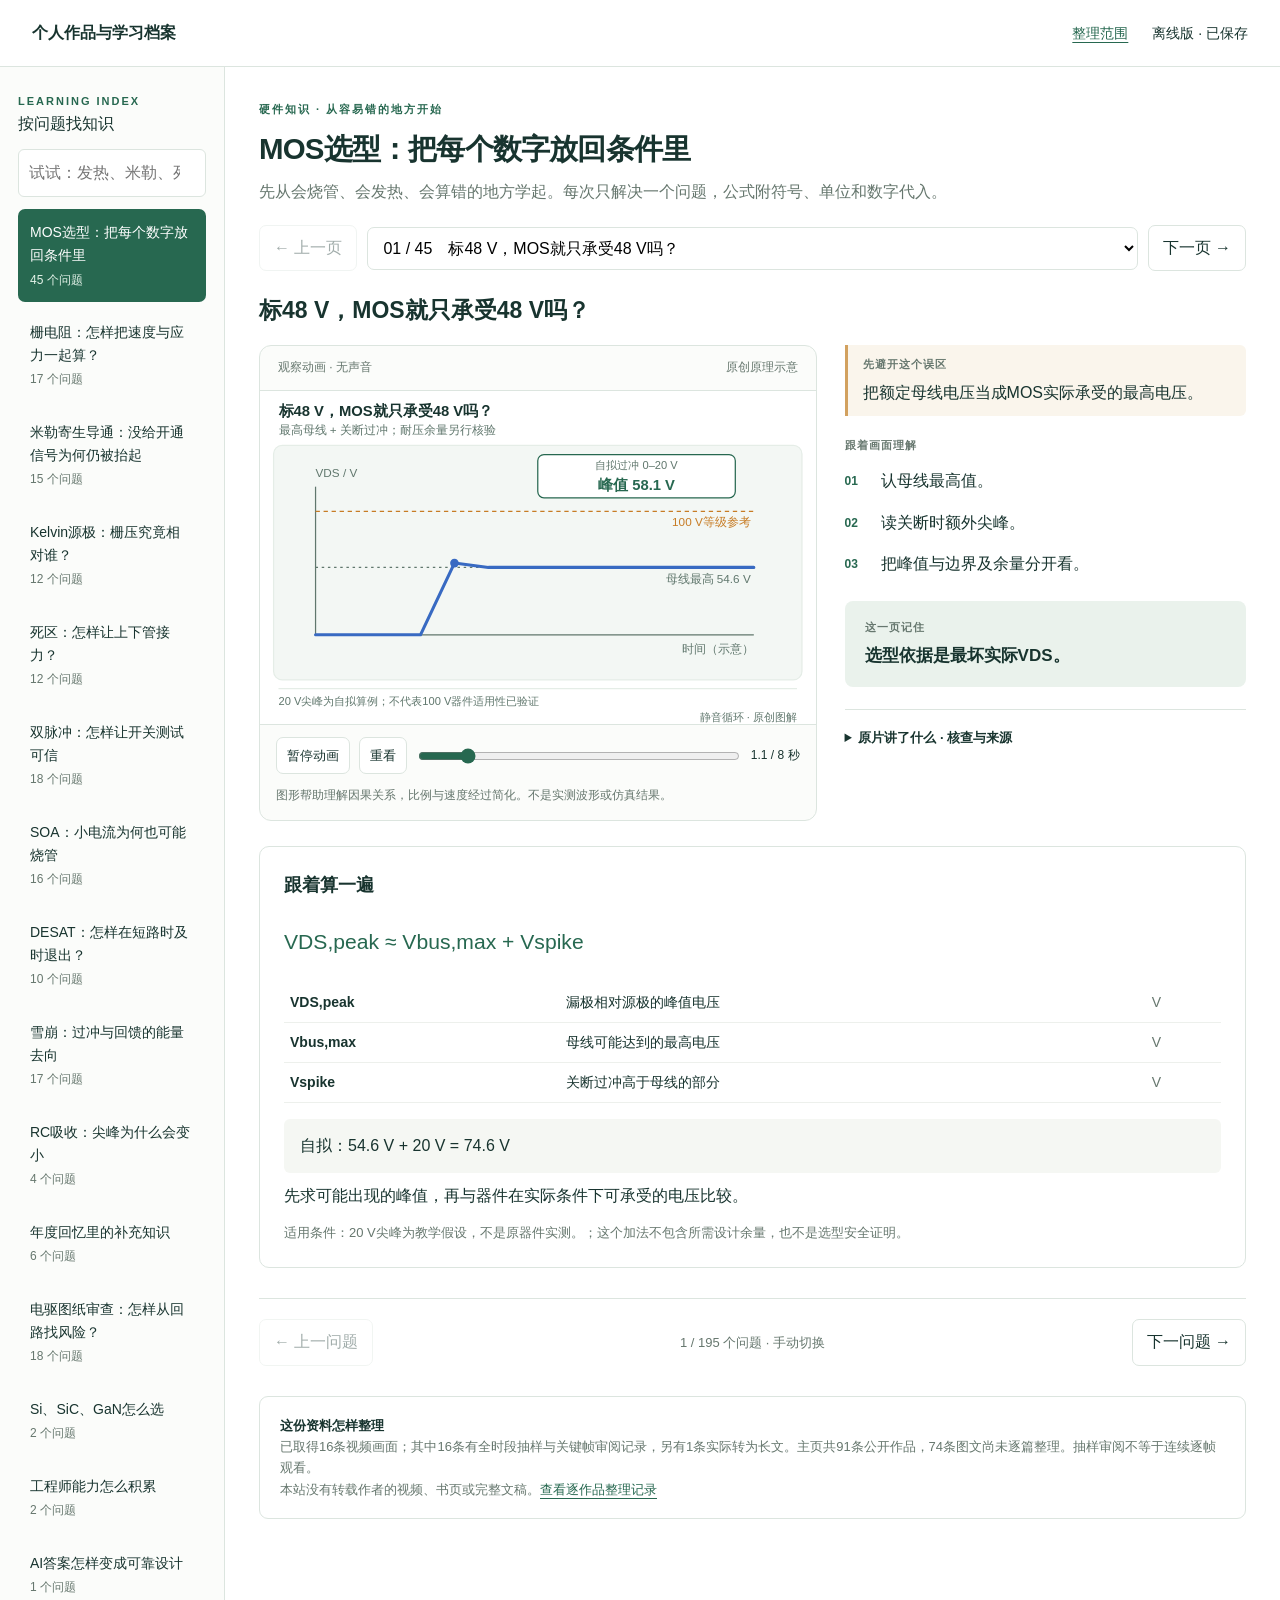
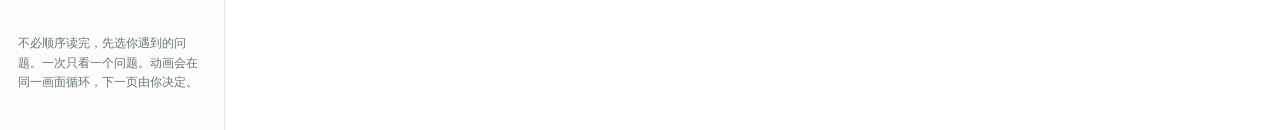
==== downloads/offline-learning.html @ 312a4195 "Publish portfolio and silent hardware learning on GitHub Pages" ====
<!doctype html><html lang="zh-CN"><head><meta charset="utf-8"><meta name="viewport" content="width=device-width,initial-scale=1"><meta name="theme-color" content="#ffffff"><title>硬件知识 · 从容易错的地方开始</title><meta name="description" content="静音固定画面动画，配合误区、分步解读、公式代入和结论。"><style>:root{--ink:#18342f;--green:#276850;--blue:#386ac2;--orange:#a9651c;--line:#dce5df;--muted:#66776e;--paper:#f5f7f3;--soft:#eaf2ec}*{box-sizing:border-box}body{margin:0;color:var(--ink);background:#fff;font:16px/1.65 'Segoe UI','Microsoft YaHei',sans-serif}button,input,select{font:inherit}a{color:var(--green);text-underline-offset:4px}button,select{cursor:pointer}button{color:inherit;background:white;border:1px solid var(--line);border-radius:7px;padding:9px 14px}button:hover{border-color:var(--green);background:var(--paper)}button:disabled{opacity:.4;cursor:default}button:focus-visible,a:focus-visible,select:focus-visible,input:focus-visible{outline:3px solid #b2d1ed;outline-offset:3px}.top{padding:20px 32px;border-bottom:1px solid var(--line);display:flex;justify-content:space-between;align-items:center;gap:15px}.brand{font-weight:650;text-decoration:none;color:var(--ink)}.top nav{display:flex;gap:24px;font-size:14px}.layout{max-width:1900px;margin:auto;display:grid;grid-template-columns:225px minmax(0,1fr)}.sidebar{padding:25px 18px;border-right:1px solid var(--line);background:#fbfcfa}.eyebrow{font-size:11px;letter-spacing:2px;text-transform:uppercase;color:var(--green);font-weight:700}.sidebar input{width:100%;padding:10px;border:1px solid var(--line);border-radius:6px;margin:12px 0}.module-list{display:flex;flex-direction:column;gap:7px}.module-button{border:0;background:transparent;text-align:left;padding:12px;font-size:14px;width:100%}.module-button small{display:block;color:var(--muted);font-size:12px;margin-top:3px}.module-button[aria-current=true]{background:var(--green);color:white}.module-button[aria-current=true] small{color:#e4f3e9}.sidebar-note{font-size:12px;color:var(--muted);margin-top:24px}.search-result{display:block;text-align:left;width:100%;font-size:13px;margin:6px 0}.content{padding:28px 34px 50px;min-width:0}.module-intro{max-width:1000px;margin-bottom:20px}.module-intro h1{font-size:clamp(25px,2.3vw,37px);line-height:1.35;letter-spacing:-.8px;margin:7px 0 10px}.module-intro p{margin:0;color:var(--muted);max-width:850px}.lesson-picker{display:flex;gap:10px;align-items:center;margin-bottom:22px}.lesson-picker select{max-width:100%;flex:1;min-width:0;border:1px solid var(--line);padding:11px;background:white;border-radius:7px}.lesson-picker button{white-space:nowrap}.lesson-head{margin:0 0 17px;font-size:23px;line-height:1.5}.study-grid{display:grid;grid-template-columns:minmax(0,1.25fr) minmax(320px,.9fr);gap:28px;align-items:start}.animation-panel{position:sticky;top:18px;border:1px solid var(--line);border-radius:12px;overflow:hidden;background:#fbfcfa}.canvas-label{padding:12px 18px;display:flex;justify-content:space-between;gap:10px;font-size:12px;color:var(--muted);border-bottom:1px solid var(--line)}#canvas{aspect-ratio:5/3;width:100%;display:flex;align-items:center;background:#fff}#canvas svg{width:100%;height:100%;display:block}.animation-controls{padding:12px 16px;border-top:1px solid var(--line);display:flex;align-items:center;gap:9px}.animation-controls button{font-size:13px;padding:7px 10px}.animation-controls input{width:100%;min-width:40px;accent-color:var(--green)}#time{font-size:12px;white-space:nowrap;font-variant-numeric:tabular-nums}.visual-caption{margin:0;padding:0 16px 14px;color:var(--muted);font-size:12px}.explanation{min-width:0}.section-label{font-size:11px;letter-spacing:1px;color:var(--muted);font-weight:700;margin-bottom:6px}.pitfall{border-left:3px solid #d2a15f;padding:10px 15px;background:#faf5ec;border-radius:0 6px 6px 0;margin-bottom:20px}.pitfall p{margin:0;line-height:1.7}.steps{list-style:none;padding:0;margin:12px 0 22px;counter-reset:step}.steps li{counter-increment:step;display:flex;gap:12px;margin:12px 0;line-height:1.85}.steps li:before{content:counter(step,decimal-leading-zero);flex:0 0 24px;color:var(--green);font-size:12px;font-weight:700;padding-top:4px}.takeaway{padding:17px 20px;background:var(--soft);border-radius:8px;margin:18px 0}.takeaway p{font-size:17px;font-weight:650;margin:4px 0 0}.formula-card{margin-top:25px;border:1px solid var(--line);padding:24px;border-radius:10px;background:white}.formula-card h3{font-size:18px;margin:0 0 12px}.formula-expression{font-family:'Cambria Math',Consolas,'Microsoft YaHei',sans-serif;font-size:clamp(19px,1.65vw,26px);line-height:1.6;color:var(--green);padding:12px 0;overflow-wrap:anywhere}.variables{margin:12px 0;border-collapse:collapse;width:100%;font-size:14px}.variables td{border-bottom:1px solid #edf0ec;padding:8px 6px;text-align:left}.variables td:first-child{font-family:Consolas,'Microsoft YaHei',sans-serif;font-weight:700}.variables td:last-child{color:var(--muted);white-space:nowrap}.substitution{background:var(--paper);padding:14px 16px;margin:16px 0 10px;border-radius:6px;overflow-wrap:anywhere}.formula-explanation{margin:0 0 12px}.conditions{color:var(--muted);font-size:13px;margin:8px 0 0}.evidence{margin-top:22px;border-top:1px solid var(--line);padding-top:17px;font-size:13px;color:var(--muted)}.evidence summary{cursor:pointer;color:var(--ink);font-weight:650}.evidence p{margin:12px 0}.sources{padding-left:20px;overflow-wrap:anywhere}.sources li{margin:7px 0}.bottom-nav{display:flex;justify-content:space-between;gap:15px;align-items:center;border-top:1px solid var(--line);margin-top:30px;padding-top:20px}.bottom-nav span{font-size:13px;color:var(--muted)}.coverage-note{padding:18px 20px;border:1px solid var(--line);border-radius:9px;font-size:13px;margin-top:30px;color:var(--muted)}.coverage-note strong{color:var(--ink)}.skip{position:absolute;left:-9999px}.skip:focus{left:10px;top:10px;background:white;padding:12px;z-index:3}.empty{padding:40px}.no-formula{font-size:14px;padding:18px 0;color:var(--muted)}[hidden]{display:none!important}@media(min-width:1700px){.content{padding:32px 44px 55px}.study-grid{gap:38px}.explanation{font-size:18px}}@media(max-width:1100px){.layout{grid-template-columns:185px minmax(0,1fr)}.content{padding:22px}.study-grid{grid-template-columns:minmax(0,1fr) minmax(285px,.95fr);gap:20px}.top{padding:17px 22px}.sidebar{padding:20px 10px}}@media(max-width:780px){.top{padding:15px 18px;align-items:flex-start}.top nav{gap:12px;font-size:12px}.layout{display:block}.sidebar{border-right:0;border-bottom:1px solid var(--line);padding:16px}.module-list{flex-direction:row;overflow-x:auto}.module-button{min-width:175px}.sidebar-note{margin:12px 0 0}.content{padding:20px 16px}.study-grid{display:block}.animation-panel{position:static;margin-bottom:25px}.lesson-picker button{font-size:12px;padding:10px}.module-intro h1{font-size:27px}.lesson-head{font-size:22px}.formula-card{padding:18px}.brand{font-size:14px}.bottom-nav span{display:none}}@media(prefers-reduced-motion:reduce){*{scroll-behavior:auto!important}}

/* controls-layout-fix */
.animation-controls button{flex:none;white-space:nowrap}.animation-controls input{flex:1;width:auto}.sidebar .module-list[hidden]{display:none}.module-intro p{font-size:16px}.formula-card{max-width:1100px}
</style></head><body><a class="skip" href="#main">跳到学习内容</a><header class="top"><a class="brand" href="https://fsy132.github.io/">个人作品与学习档案</a><nav><a href="https://fsy132.github.io/learning/coverage.html">整理范围</a><span>离线版 · 已保存</span></nav></header><div class="layout"><aside class="sidebar"><div class="eyebrow">LEARNING INDEX</div><label for="search">按问题找知识</label><input id="search" type="search" placeholder="试试：发热、米勒、死区"><nav id="modules" class="module-list" aria-label="学习模块"></nav><div id="search-results" hidden></div><p class="sidebar-note">不必顺序读完，先选你遇到的问题。一次只看一个问题。动画会在同一画面循环，下一页由你决定。</p></aside><main id="main" class="content"><div class="module-intro"><span class="eyebrow" id="category">HARDWARE / LEARNING</span><h1 id="module-title">正在打开学习内容</h1><p id="module-intro"></p></div><div class="lesson-picker"><button id="prev" type="button">← 上一页</button><select id="lesson" aria-label="选择问题"></select><button id="next" type="button">下一页 →</button></div><h2 class="lesson-head" id="lesson-title"></h2><div class="study-grid"><section class="animation-panel" aria-label="固定画面循环动画"><div class="canvas-label"><span>观察动画 · 无声音</span><span>原创原理示意</span></div><div id="canvas" role="img" aria-label="学习原理动画"></div><div class="animation-controls"><button id="play" type="button">暂停动画</button><button id="restart" type="button">重看</button><input type="range" min="0" max="7999" value="0" id="scrub" aria-label="动画进度"><span id="time">0.0 / 8 秒</span></div><p class="visual-caption">图形帮助理解因果关系，比例与速度经过简化。不是实测波形或仿真结果。</p></section><section class="explanation" aria-label="对应解读"><div class="pitfall"><div class="section-label">先避开这个误区</div><p id="pitfall"></p></div><div class="section-label">跟着画面理解</div><ol class="steps" id="steps"></ol><div class="takeaway"><div class="section-label">这一页记住</div><p id="takeaway"></p></div><details class="evidence"><summary>原片讲了什么 · 核查与来源</summary><div id="evidence"></div><ul class="sources" id="sources"></ul></details></section></div><section class="formula-card" id="formula-card" aria-labelledby="formula-title"><h3 id="formula-title">跟着算一遍</h3><div class="formula-expression" id="expression"></div><table class="variables" aria-label="公式符号、含义和单位"><tbody id="variables"></tbody></table><div class="substitution" id="substitution"></div><p class="formula-explanation" id="formula-explanation"></p><p class="conditions" id="conditions"></p></section><div class="bottom-nav"><button id="previous-bottom" type="button">← 上一问题</button><span id="position"></span><button id="next-bottom" type="button">下一问题 →</button></div><aside class="coverage-note" id="coverage-note"></aside></main></div><script>window.HardwareCourse = {"schemaVersion":1,"modules":[{"id":"7697709154601974257","key":"selection","title":"MOS选型：把每个数字放回条件里","intro":"先从会烧管、会发热、会算错的地方学起。每次只解决一个问题，公式附符号、单位和数字代入。","sourceUrl":"https://www.douyin.com/video/7697709154601974257","scope":"已完成全部已识别静态内容板块的抽样审阅；不是逐帧连续观看；每课一问、一幅固定画布、一条主公式。","lessons":[{"id":"mos01-a","title":"标48 V，MOS就只承受48 V吗？","pitfall":"把额定母线电压当成MOS实际承受的最高电压。","steps":["认母线最高值。","读关断时额外尖峰。","把峰值与边界及余量分开看。"],"takeaway":"选型依据是最坏实际VDS。","formula":{"expression":"VDS,peak ≈ Vbus,max + Vspike","variables":[{"symbol":"VDS,peak","meaning":"漏极相对源极的峰值电压","unit":"V"},{"symbol":"Vbus,max","meaning":"母线可能达到的最高电压","unit":"V"},{"symbol":"Vspike","meaning":"关断过冲高于母线的部分","unit":"V"}],"substitution":"自拟：54.6 V + 20 V = 74.6 V","explanation":"先求可能出现的峰值，再与器件在实际条件下可承受的电压比较。","conditions":["20 V尖峰为教学假设，不是原器件实测。","这个加法不包含所需设计余量，也不是选型安全证明。"]},"sources":[{"title":"原作者作品：2分钟教你学会mos管选型","url":"https://www.douyin.com/video/7697709154601974257"},{"title":"官方数据表 表4、图16","url":"https://www.infineon.com/assets/row/public/documents/24/49/infineon-isc019n10nm8sc-datasheet-en.pdf"}],"visual":{"kind":"ringing","labels":["最高电压不是标称电压","VDS,peak","Vbus,max","Vspike"],"values":{"isIllustrative":true,"busV":54.6,"ratingV":100,"spikeV":20,"scene":"MOS01-A","mode":"最高电压不是标称电压"},"notes":["固定电压坐标、母线基线、额定边界及测量探头图","只让尖峰光标、峰值标记移动","固定画布、静音；图中的数值与曲线默认示意，不是实测或安全判据。"]},"origin":{"type":"source_corrected","sourcePointIds":["MOS01"],"sourceSummary":"V(BR)DSS最低100 V；测试VGS=0 V、ID=1 mA、Tj=25°C。 原片用某48 V系统充满54.6 V再叠加关断尖峰，说明为何考虑100 V等级。 提醒低温时击穿电压下降，指向数据表图16。","addedOrCorrected":"54.6 V对应特定电池串数/体系，不是所有48 V系统。 选择100 V只是原片示例；必须用真实最坏母线、尖峰、温度及容差验证，不能把48→100当通用规则。 低温曲线是器件特性参考；需按实际最低工作温度核验。"}},{"id":"mos01-b","title":"关断尖峰可以从哪里降下来？","pitfall":"把额定母线电压当成MOS实际承受的最高电压。","steps":["标出高di/dt电流回路。","观察寄生电感引起过冲。","比较减小回路/调整驱动/吸收后的趋势。"],"takeaway":"先改善回路，再依据实测确定保护；示意不是保证曲线。","formula":null,"sources":[{"title":"原作者作品：2分钟教你学会mos管选型","url":"https://www.douyin.com/video/7697709154601974257"},{"title":"官方数据表 表4、图16","url":"https://www.infineon.com/assets/row/public/documents/24/49/infineon-isc019n10nm8sc-datasheet-en.pdf"}],"visual":{"kind":"ringing","labels":["抑制过冲的代价","击穿电压","母线尖峰"],"values":{"isIllustrative":true,"busV":54.6,"ratingV":100,"spikeV":20,"scene":"MOS01-B","mode":"抑制过冲的代价"},"notes":["固定寄生电感、MOS、吸收支路及两条示意波形","只让电流流点和波形光标往复","固定画布、静音；图中的数值与曲线默认示意，不是实测或安全判据。"]},"origin":{"type":"source_corrected","sourcePointIds":["MOS01"],"sourceSummary":"V(BR)DSS最低100 V；测试VGS=0 V、ID=1 mA、Tj=25°C。 原片用某48 V系统充满54.6 V再叠加关断尖峰，说明为何考虑100 V等级。 提醒低温时击穿电压下降，指向数据表图16。","addedOrCorrected":"54.6 V对应特定电池串数/体系，不是所有48 V系统。 选择100 V只是原片示例；必须用真实最坏母线、尖峰、温度及容差验证，不能把48→100当通用规则。 低温曲线是器件特性参考；需按实际最低工作温度核验。"}},{"id":"mos02-a","title":"为什么同一只MOS有几个导通电阻？","pitfall":"用典型室温电阻估算热设计。","steps":["先读VGS。","再读ID和温度。","取对应最大值。"],"takeaway":"离开条件的低电阻数字无法比较。","formula":null,"sources":[{"title":"原作者作品：2分钟教你学会mos管选型","url":"https://www.douyin.com/video/7697709154601974257"},{"title":"官方数据表 表4、图9；既有核查F04","url":"https://www.infineon.com/assets/row/public/documents/24/49/infineon-isc019n10nm8sc-datasheet-en.pdf"}],"visual":{"kind":"thermal","labels":["读同一行的测试条件","导通电阻要同时带栅压和温度"],"values":{"isIllustrative":true,"currentA":50,"rdsColdMilliOhm":1.95,"rdsHotMilliOhm":4.46,"coldC":25,"hotC":175,"scene":"MOS02-A","mode":"读同一行的测试条件"},"notes":["固定三行VGS/ID/Rds条件表、典型/最大两列","只让行选择光标及读数指示移动","固定画布、静音；图中的数值与曲线默认示意，不是实测或安全判据。"]},"origin":{"type":"source_corrected","sourcePointIds":["MOS02"],"sourceSummary":"25°C下，15 V/50 A的RDS(on)典型/最大1.62/1.93 mΩ；10 V/50 A为1.73/1.95 mΩ；8 V/25 A为1.87/2.12 mΩ。 原片建议用最大值设计；10 V与15 V最大电阻仅相差约1%。 175°C约2.3倍、约4.46 mΩ，原片明确写由额定电流反推；50 A导通损耗约4.9 W→11.2 W。","addedOrCorrected":"4.46 mΩ是从额定值反推的模型值，不是175°C、245 A下独立保证的最大电阻。 典型温度系数乘室温最大值常用于估算，不能自动变成有保证的全温最坏值。 10–12 V够用仅针对本器件静态电阻比较；仍需检查驱动容差、动态损耗、栅压振铃与最大额定值。"}},{"id":"mos02-b","title":"电流翻倍，发热为什么变成四倍？","pitfall":"用典型室温电阻估算热设计。","steps":["把mΩ换成Ω。","计算I²。","相乘得到W。"],"takeaway":"P=I²R；电流变化影响是平方关系。","formula":{"expression":"Pcond = Irms² × RDS(on)","variables":[{"symbol":"Pcond","meaning":"沟道导通平均损耗","unit":"W"},{"symbol":"Irms","meaning":"该器件导通电流在完整计算周期内的有效值","unit":"A"},{"symbol":"RDS(on)","meaning":"实际栅压与结温下的导通电阻","unit":"Ω"}],"substitution":"原片直流算例：50² × (1.95÷1000) = 4.875 W；热态用4.46 mΩ得11.15 W","explanation":"毫欧先除以1000换欧姆，电流必须先平方。若只在部分时间导通，要用正确的有效值或占空比。","conditions":["不包含开关、二极管、反向恢复和雪崩损耗。","热态电阻随结温变化，设计需迭代。"]},"sources":[{"title":"原作者作品：2分钟教你学会mos管选型","url":"https://www.douyin.com/video/7697709154601974257"},{"title":"官方数据表 表4、图9；既有核查F04","url":"https://www.infineon.com/assets/row/public/documents/24/49/infineon-isc019n10nm8sc-datasheet-en.pdf"}],"visual":{"kind":"thermal","labels":["电流翻倍为什么热四倍","Pcond","Irms","RDS(on)"],"values":{"isIllustrative":true,"currentA":50,"rdsColdMilliOhm":1.95,"rdsHotMilliOhm":4.46,"coldC":25,"hotC":175,"scene":"MOS02-B","mode":"电流翻倍为什么热四倍"},"notes":["固定I、R、P三表和导体图","只让电流流点密度和损耗柱变化","固定画布、静音；图中的数值与曲线默认示意，不是实测或安全判据。"]},"origin":{"type":"source_corrected","sourcePointIds":["MOS02"],"sourceSummary":"25°C下，15 V/50 A的RDS(on)典型/最大1.62/1.93 mΩ；10 V/50 A为1.73/1.95 mΩ；8 V/25 A为1.87/2.12 mΩ。 原片建议用最大值设计；10 V与15 V最大电阻仅相差约1%。 175°C约2.3倍、约4.46 mΩ，原片明确写由额定电流反推；50 A导通损耗约4.9 W→11.2 W。","addedOrCorrected":"4.46 mΩ是从额定值反推的模型值，不是175°C、245 A下独立保证的最大电阻。 典型温度系数乘室温最大值常用于估算，不能自动变成有保证的全温最坏值。 10–12 V够用仅针对本器件静态电阻比较；仍需检查驱动容差、动态损耗、栅压振铃与最大额定值。"}},{"id":"mos02-c","title":"管子变热后，原来的损耗还准吗？","pitfall":"用典型室温电阻估算热设计。","steps":["升高结温。","电阻随之增加。","重新计算损耗。"],"takeaway":"热设计需要温度与损耗相互校核。","formula":{"expression":"Pcond = Irms² × RDS(on)","variables":[{"symbol":"Pcond","meaning":"沟道导通平均损耗","unit":"W"},{"symbol":"Irms","meaning":"该器件导通电流在完整计算周期内的有效值","unit":"A"},{"symbol":"RDS(on)","meaning":"实际栅压与结温下的导通电阻","unit":"Ω"}],"substitution":"原片直流算例：50² × (1.95÷1000) = 4.875 W；热态用4.46 mΩ得11.15 W","explanation":"毫欧先除以1000换欧姆，电流必须先平方。若只在部分时间导通，要用正确的有效值或占空比。","conditions":["不包含开关、二极管、反向恢复和雪崩损耗。","热态电阻随结温变化，设计需迭代。"]},"sources":[{"title":"原作者作品：2分钟教你学会mos管选型","url":"https://www.douyin.com/video/7697709154601974257"},{"title":"官方数据表 表4、图9；既有核查F04","url":"https://www.infineon.com/assets/row/public/documents/24/49/infineon-isc019n10nm8sc-datasheet-en.pdf"}],"visual":{"kind":"thermal","labels":["热态电阻会反过来增加发热","Pcond","Irms","RDS(on)"],"values":{"isIllustrative":true,"currentA":50,"rdsColdMilliOhm":1.95,"rdsHotMilliOhm":4.46,"coldC":25,"hotC":175,"scene":"MOS02-C","mode":"热态电阻会反过来增加发热"},"notes":["固定温度轴和电阻趋势图，标明示意","只让温度/电阻光标和功耗数值改变","固定画布、静音；图中的数值与曲线默认示意，不是实测或安全判据。"]},"origin":{"type":"source_corrected","sourcePointIds":["MOS02"],"sourceSummary":"25°C下，15 V/50 A的RDS(on)典型/最大1.62/1.93 mΩ；10 V/50 A为1.73/1.95 mΩ；8 V/25 A为1.87/2.12 mΩ。 原片建议用最大值设计；10 V与15 V最大电阻仅相差约1%。 175°C约2.3倍、约4.46 mΩ，原片明确写由额定电流反推；50 A导通损耗约4.9 W→11.2 W。","addedOrCorrected":"4.46 mΩ是从额定值反推的模型值，不是175°C、245 A下独立保证的最大电阻。 典型温度系数乘室温最大值常用于估算，不能自动变成有保证的全温最坏值。 10–12 V够用仅针对本器件静态电阻比较；仍需检查驱动容差、动态损耗、栅压振铃与最大额定值。"}},{"id":"mos03-a","title":"结温、壳温、环境温度有何不同？","pitfall":"只看很低的RθJC便认定不需要散热。","steps":["认Tj。","认TC。","认TA。"],"takeaway":"温度下标决定边界，不能互换。","formula":null,"sources":[{"title":"原作者作品：2分钟教你学会mos管选型","url":"https://www.douyin.com/video/7697709154601974257"},{"title":"官方数据表 表3及PCB脚注；既有核查F01/F02","url":"https://www.infineon.com/assets/row/public/documents/24/49/infineon-isc019n10nm8sc-datasheet-en.pdf"}],"visual":{"kind":"thermal","labels":["结、壳、环境是三个温度点","热阻","完整散热路径"],"values":{"isIllustrative":true,"bottomJcMax":0.56,"topJcMax":0.72,"testJa":50,"testCopperCm2":6,"powerW":2,"exampleJa":40,"scene":"MOS03-A","mode":"结、壳、环境是三个温度点"},"notes":["固定芯片—外壳—板/散热器—空气节点","只让热流点与节点温度改变","固定画布、静音；图中的数值与曲线默认示意，不是实测或安全判据。"]},"origin":{"type":"source_corrected","sourcePointIds":["MOS03"],"sourceSummary":"RθJC底面最大0.56、典型0.37°C/W；顶面最大0.72、典型0.36°C/W。 RθJA=50°C/W来自指定PCB：40×40×1.5 mm FR4，漏极铜面积6 cm²、单层70 µm、竖直静止空气。 双面散热；原片强调芯片到外壳很容易，外壳以后才常是瓶颈，并比较50/0.56约90倍。","addedOrCorrected":"不能把RθJC和RθJA相加；二者终点不同。 顶/底散热路径可并行，不应把两个JC简单串联。 RθJA不是任意PCB都相同的固有常数。"}},{"id":"mos03-b","title":"芯片到壳很凉，为什么芯片仍会热？","pitfall":"只看很低的RθJC便认定不需要散热。","steps":["给定损耗。","改变一段热阻。","观察结温变化。"],"takeaway":"改善最大瓶颈通常比只盯芯片封装更有效。","formula":{"expression":"ΔT = P × Rθ","variables":[{"symbol":"ΔT","meaning":"起终点温差","unit":"°C"},{"symbol":"P","meaning":"流经该热路的功率","unit":"W"},{"symbol":"Rθ","meaning":"所选起终点之间的稳态热阻","unit":"°C/W"}],"substitution":"自拟：2 W × 40°C/W = 80°C温升","explanation":"热阻表示每一瓦热量造成多大的温差；必须先说清起点和终点。","conditions":["稳态、适用边界条件下的一阶近似。","短脉冲改用瞬态热阻抗；多热源、双面散热需相应热网络。"]},"sources":[{"title":"原作者作品：2分钟教你学会mos管选型","url":"https://www.douyin.com/video/7697709154601974257"},{"title":"官方数据表 表3及PCB脚注；既有核查F01/F02","url":"https://www.infineon.com/assets/row/public/documents/24/49/infineon-isc019n10nm8sc-datasheet-en.pdf"}],"visual":{"kind":"thermal","labels":["散热瓶颈在哪里","ΔT","P","Rθ"],"values":{"isIllustrative":true,"bottomJcMax":0.56,"topJcMax":0.72,"testJa":50,"testCopperCm2":6,"powerW":2,"exampleJa":40,"scene":"MOS03-B","mode":"散热瓶颈在哪里"},"notes":["固定同一热路及各段温差条","只让界面/散热器段热阻和温差变化","固定画布、静音；图中的数值与曲线默认示意，不是实测或安全判据。"]},"origin":{"type":"source_corrected","sourcePointIds":["MOS03"],"sourceSummary":"RθJC底面最大0.56、典型0.37°C/W；顶面最大0.72、典型0.36°C/W。 RθJA=50°C/W来自指定PCB：40×40×1.5 mm FR4，漏极铜面积6 cm²、单层70 µm、竖直静止空气。 双面散热；原片强调芯片到外壳很容易，外壳以后才常是瓶颈，并比较50/0.56约90倍。","addedOrCorrected":"不能把RθJC和RθJA相加；二者终点不同。 顶/底散热路径可并行，不应把两个JC简单串联。 RθJA不是任意PCB都相同的固有常数。"}},{"id":"mos03-c","title":"手册那块试验板等于你的板吗？","pitfall":"只看很低的RθJC便认定不需要散热。","steps":["识别6 cm²只是测试条件的一项。","比较板层、铜皮与风况。","用应用热模型或实测替换测试RθJA。"],"takeaway":"同一器件在不同安装条件下可有不同温升。","formula":null,"sources":[{"title":"原作者作品：2分钟教你学会mos管选型","url":"https://www.douyin.com/video/7697709154601974257"},{"title":"官方数据表 表3及PCB脚注；既有核查F01/F02","url":"https://www.infineon.com/assets/row/public/documents/24/49/infineon-isc019n10nm8sc-datasheet-en.pdf"}],"visual":{"kind":"thermal","labels":["PCB试验条件不是你的板","热阻","完整散热路径"],"values":{"isIllustrative":true,"bottomJcMax":0.56,"topJcMax":0.72,"testJa":50,"testCopperCm2":6,"powerW":2,"exampleJa":40,"scene":"MOS03-C","mode":"PCB试验条件不是你的板"},"notes":["固定试验板与自拟应用板并排，均有尺寸/铜厚/风况标签","只让条件项与热阻估计范围高亮","固定画布、静音；图中的数值与曲线默认示意，不是实测或安全判据。"]},"origin":{"type":"source_corrected","sourcePointIds":["MOS03"],"sourceSummary":"RθJC底面最大0.56、典型0.37°C/W；顶面最大0.72、典型0.36°C/W。 RθJA=50°C/W来自指定PCB：40×40×1.5 mm FR4，漏极铜面积6 cm²、单层70 µm、竖直静止空气。 双面散热；原片强调芯片到外壳很容易，外壳以后才常是瓶颈，并比较50/0.56约90倍。","addedOrCorrected":"不能把RθJC和RθJA相加；二者终点不同。 顶/底散热路径可并行，不应把两个JC简单串联。 RθJA不是任意PCB都相同的固有常数。"}},{"id":"mos04-a","title":"245 A和26 A，哪个可以直接用？","pitfall":"首页连续电流可直接用于实际PCB。","steps":["分清TC=25与TA=25。","观察中间散热路径是否包括在内。","对照245与26的条件。"],"takeaway":"数字差异主要是边界改变，不能直接互换。","formula":null,"sources":[{"title":"原作者作品：2分钟教你学会mos管选型","url":"https://www.douyin.com/video/7697709154601974257"},{"title":"官方数据表 表2与脚注；既有核查F03/F04","url":"https://www.infineon.com/assets/row/public/documents/24/49/infineon-isc019n10nm8sc-datasheet-en.pdf"}],"visual":{"kind":"thermal","labels":["壳温固定与环境固定","245 A","26 A来自不同热边界"],"values":{"isIllustrative":true,"case25CurrentA":245,"case100CurrentA":173,"testBoardCurrentA":26,"case25PowerW":268,"testBoardPowerW":3,"rdsHotMilliOhm":4.46,"scene":"MOS04-A","mode":"壳温固定与环境固定"},"notes":["固定两个热边界示意及相同MOS图","只让热流和TC/TA对应温度指示变化","固定画布、静音；图中的数值与曲线默认示意，不是实测或安全判据。"]},"origin":{"type":"source_corrected","sourcePointIds":["MOS04"],"sourceSummary":"原片先以(175−25)/0.56求268 W。 再写ID=√(Ptot/RDS(on),max@175°C)=245 A，同时标注反推RDS(on)≈4.46 mΩ。 TC=100°C时134 W对应173 A；指定PCB环境散热3 W对应26 A。 柱图对比245 A(TC25°C)、173 A(TC100°C)、26 A(PCB6 cm²)。","addedOrCorrected":"4.46 mΩ由268/245²倒算，再代回245 A是循环一致性校核，不是从独立保证的热态电阻预测出额定值。 26 A不是所有6 cm²铜皮板的统一限流。 用Tj,max175°C算的是极限热预算，不是推荐持续工作结温。 模型仅含导通损耗，还要扣除其他损耗并检查SOA/封装/互连限制。"}},{"id":"mos04-b","title":"怎样从散热条件算出可用电流？","pitfall":"首页连续电流可直接用于实际PCB。","steps":["先算温差。","再求总功率预算。","扣其他损耗后求电流。"],"takeaway":"先有可用瓦数，才谈能过几安。","formula":{"expression":"Ithermal = √((Pthermal − Pother) / Rhot)","variables":[{"symbol":"Ithermal","meaning":"仅由这个热模型得到的电流上限","unit":"A"},{"symbol":"Pthermal","meaning":"总热预算","unit":"W"},{"symbol":"Pother","meaning":"开关等其他损耗","unit":"W"},{"symbol":"Rhot","meaning":"热态导通电阻","unit":"Ω"}],"substitution":"原片忽略其他损耗：√(3/0.00446)=25.94 A；补充：若其他损耗1 W，则√(2/0.00446)=21.18 A","explanation":"先从总预算扣其他热量，再除以电阻，最后开平方。","conditions":["Pthermal必须大于Pother；还需SOA与器件/封装约束。","Rhot必须有来源；这里4.46mΩ为反推估计。"]},"sources":[{"title":"原作者作品：2分钟教你学会mos管选型","url":"https://www.douyin.com/video/7697709154601974257"},{"title":"官方数据表 表2与脚注；既有核查F03/F04","url":"https://www.infineon.com/assets/row/public/documents/24/49/infineon-isc019n10nm8sc-datasheet-en.pdf"}],"visual":{"kind":"thermal","labels":["热预算怎么换算电流","Ithermal","Pthermal","Pother"],"values":{"isIllustrative":true,"case25CurrentA":245,"case100CurrentA":173,"testBoardCurrentA":26,"case25PowerW":268,"testBoardPowerW":3,"rdsHotMilliOhm":4.46,"scene":"MOS04-B","mode":"热预算怎么换算电流"},"notes":["固定温差、热阻、功率、电流四栏","只让选定边界温度和结果条变化","固定画布、静音；图中的数值与曲线默认示意，不是实测或安全判据。"]},"origin":{"type":"source_corrected","sourcePointIds":["MOS04"],"sourceSummary":"原片先以(175−25)/0.56求268 W。 再写ID=√(Ptot/RDS(on),max@175°C)=245 A，同时标注反推RDS(on)≈4.46 mΩ。 TC=100°C时134 W对应173 A；指定PCB环境散热3 W对应26 A。 柱图对比245 A(TC25°C)、173 A(TC100°C)、26 A(PCB6 cm²)。","addedOrCorrected":"4.46 mΩ由268/245²倒算，再代回245 A是循环一致性校核，不是从独立保证的热态电阻预测出额定值。 26 A不是所有6 cm²铜皮板的统一限流。 用Tj,max175°C算的是极限热预算，不是推荐持续工作结温。 模型仅含导通损耗，还要扣除其他损耗并检查SOA/封装/互连限制。"}},{"id":"mos04-c","title":"反推出的电阻能当保证值吗？","pitfall":"首页连续电流可直接用于实际PCB。","steps":["明确哪些值来自手册。","按P/I²得到模型电阻。","标记它不能独立验证输入值。"],"takeaway":"反推适合解释，不能升级成未给出的保证参数。","formula":null,"sources":[{"title":"原作者作品：2分钟教你学会mos管选型","url":"https://www.douyin.com/video/7697709154601974257"},{"title":"官方数据表 表2与脚注；既有核查F03/F04","url":"https://www.infineon.com/assets/row/public/documents/24/49/infineon-isc019n10nm8sc-datasheet-en.pdf"}],"visual":{"kind":"thermal","labels":["反推值不是新的保证值","245 A","26 A来自不同热边界"],"values":{"isIllustrative":true,"case25CurrentA":245,"case100CurrentA":173,"testBoardCurrentA":26,"case25PowerW":268,"testBoardPowerW":3,"rdsHotMilliOhm":4.46,"scene":"MOS04-C","mode":"反推值不是新的保证值"},"notes":["固定268 W和245 A两已知卡，4.46mΩ估算卡","只让公式计算光点移动","固定画布、静音；图中的数值与曲线默认示意，不是实测或安全判据。"]},"origin":{"type":"source_corrected","sourcePointIds":["MOS04"],"sourceSummary":"原片先以(175−25)/0.56求268 W。 再写ID=√(Ptot/RDS(on),max@175°C)=245 A，同时标注反推RDS(on)≈4.46 mΩ。 TC=100°C时134 W对应173 A；指定PCB环境散热3 W对应26 A。 柱图对比245 A(TC25°C)、173 A(TC100°C)、26 A(PCB6 cm²)。","addedOrCorrected":"4.46 mΩ由268/245²倒算，再代回245 A是循环一致性校核，不是从独立保证的热态电阻预测出额定值。 26 A不是所有6 cm²铜皮板的统一限流。 用Tj,max175°C算的是极限热预算，不是推荐持续工作结温。 模型仅含导通损耗，还要扣除其他损耗并检查SOA/封装/互连限制。"}},{"id":"mos04-formula-1","title":"允许温差怎样换成瓦数？","pitfall":"只记住答案，省略单位、边界或适用条件。","steps":["先确认要算的量，把输入值换成下方公式标明的单位。","再代入：原片：(175−25)/0.56=267.86 W；指定试验PCB：(175−25)/50=3 W","先算允许温差，再除以每瓦的温差。"],"takeaway":"极限计算不等于推荐设计；必须选合理结温余量。","formula":{"expression":"Pthermal = (Tj,limit − Tboundary) / Rθ","variables":[{"symbol":"Pthermal","meaning":"给定温度边界下的总热预算","unit":"W"},{"symbol":"Tj,limit","meaning":"选定的结温上限","unit":"°C"},{"symbol":"Tboundary","meaning":"相应外壳或环境温度","unit":"°C"},{"symbol":"Rθ","meaning":"与该温度边界匹配的热阻","unit":"°C/W"}],"substitution":"原片：(175−25)/0.56=267.86 W；指定试验PCB：(175−25)/50=3 W","explanation":"先算允许温差，再除以每瓦的温差。","conditions":["极限计算不等于推荐设计；必须选合理结温余量。"]},"sources":[{"title":"原作者作品：2分钟教你学会mos管选型","url":"https://www.douyin.com/video/7697709154601974257"},{"title":"官方数据表 表2与脚注；既有核查F03/F04","url":"https://www.infineon.com/assets/row/public/documents/24/49/infineon-isc019n10nm8sc-datasheet-en.pdf"}],"visual":{"kind":"thermal","labels":["Pthermal","Tj,limit","Tboundary","Rθ"],"values":{"isIllustrative":true,"case25CurrentA":245,"case100CurrentA":173,"testBoardCurrentA":26,"case25PowerW":268,"testBoardPowerW":3,"rdsHotMilliOhm":4.46,"mode":"formula","formula":"Pthermal = (Tj,limit − Tboundary) / Rθ"},"notes":["固定同一坐标/电路与变量标签，仅变量、游标或面积变化。","只展示本页这一条主公式；数值来源与限制见右侧。"]},"origin":{"type":"source_corrected","sourcePointIds":["MOS04"],"sourceSummary":"原片先以(175−25)/0.56求268 W。 再写ID=√(Ptot/RDS(on),max@175°C)=245 A，同时标注反推RDS(on)≈4.46 mΩ。 TC=100°C时134 W对应173 A；指定PCB环境散热3 W对应26 A。 柱图对比245 A(TC25°C)、173 A(TC100°C)、26 A(PCB6 cm²)。","addedOrCorrected":"原片公式与算例，补充限制；4.46 mΩ由268/245²倒算，再代回245 A是循环一致性校核，不是从独立保证的热态电阻预测出额定值。 26 A不是所有6 cm²铜皮板的统一限流。 用Tj,max175°C算的是极限热预算，不是推荐持续工作结温。 模型仅含导通损耗，还要扣除其他损耗并检查SOA/封装/互连限制。"}},{"id":"mos05-a","title":"同样电压和电流，持续久一点会怎样？","pitfall":"电流小于首页ID、电压小于耐压就一定安全。","steps":["定位VDS和ID。","选择真实脉宽。","判断与对应边界的关系。"],"takeaway":"不得把短脉冲曲线当连续能力；示意不作安全判据。","formula":null,"sources":[{"title":"原作者作品：2分钟教你学会mos管选型","url":"https://www.douyin.com/video/7697709154601974257"},{"title":"官方数据表 图3、4及最大额定说明","url":"https://www.infineon.com/assets/row/public/documents/24/49/infineon-isc019n10nm8sc-datasheet-en.pdf"}],"visual":{"kind":"soa","labels":["同样电压电流，不同持续时间","安全工作区","瞬态热阻抗"],"values":{"isIllustrative":true,"voltageV":20,"currentA":5,"powerW":100,"zthExample":0.1,"scene":"MOS05-A","mode":"同样电压电流，不同持续时间"},"notes":["固定定性SOA坐标与多条脉宽边界、工作点","只让脉宽标签和曲线光标变化","固定画布、静音；图中的数值与曲线默认示意，不是实测或安全判据。"]},"origin":{"type":"source_corrected","sourcePointIds":["MOS05"],"sourceSummary":"指向SOA图3和ZthJC图4，结温范围−55至175°C。 区分完全增强的开关导通与缓启动、热插拔、电子负载等线性工作。 SOA条件TC25°C、单脉冲D=0；要求按实际壳温降额、重复脉冲考虑Zth。","addedOrCorrected":"开关器件的转换瞬间、短路等也要检查SOA；不能理解为开关模式完全不看SOA。 Zth用于热响应；重复脉冲还要检查单脉冲电应力、平均热和厂家规定的可重复能力。 线性区热不稳定/热点等限制不必然能用一个平均结温数覆盖。"}},{"id":"mos05-b","title":"脉冲之间有空隙，热量就清零了吗？","pitfall":"电流小于首页ID、电压小于耐压就一定安全。","steps":["一次脉冲升温。","间隔内冷却。","重复后可能形成更高温度基线。"],"takeaway":"同时检查峰值温升和周期平均热。","formula":{"expression":"ΔTj ≈ Ppulse × ZthJC(tp)","variables":[{"symbol":"ΔTj","meaning":"脉冲引起的结到壳温升","unit":"°C"},{"symbol":"Ppulse","meaning":"近似恒定的矩形脉冲功率","unit":"W"},{"symbol":"ZthJC(tp)","meaning":"该脉宽对应的瞬态热阻抗","unit":"°C/W"},{"symbol":"tp","meaning":"脉冲持续时间","unit":"s"}],"substitution":"自拟：100 W × 0.1°C/W = 10°C","explanation":"短时热响应不同于稳态；从合适的曲线取对应时间的热阻抗。","conditions":["0.1为教学假设。","适用于相应矩形脉冲与固定壳温近似；复杂波形需热叠加/仿真。"]},"sources":[{"title":"原作者作品：2分钟教你学会mos管选型","url":"https://www.douyin.com/video/7697709154601974257"},{"title":"官方数据表 图3、4及最大额定说明","url":"https://www.infineon.com/assets/row/public/documents/24/49/infineon-isc019n10nm8sc-datasheet-en.pdf"}],"visual":{"kind":"soa","labels":["重复脉冲为什么积热","ΔTj","Ppulse","ZthJC(tp)"],"values":{"isIllustrative":true,"voltageV":20,"currentA":5,"powerW":100,"zthExample":0.1,"scene":"MOS05-B","mode":"重复脉冲为什么积热"},"notes":["固定功率脉冲轴、结温轴及冷却基线","只让时间光标沿已绘曲线循环","固定画布、静音；图中的数值与曲线默认示意，不是实测或安全判据。"]},"origin":{"type":"source_corrected","sourcePointIds":["MOS05"],"sourceSummary":"指向SOA图3和ZthJC图4，结温范围−55至175°C。 区分完全增强的开关导通与缓启动、热插拔、电子负载等线性工作。 SOA条件TC25°C、单脉冲D=0；要求按实际壳温降额、重复脉冲考虑Zth。","addedOrCorrected":"开关器件的转换瞬间、短路等也要检查SOA；不能理解为开关模式完全不看SOA。 Zth用于热响应；重复脉冲还要检查单脉冲电应力、平均热和厂家规定的可重复能力。 线性区热不稳定/热点等限制不必然能用一个平均结温数覆盖。"}},{"id":"mos05-formula-1","title":"线性工作为什么容易发热？","pitfall":"只记住答案，省略单位、边界或适用条件。","steps":["先确认要算的量，把输入值换成下方公式标明的单位。","再代入：自拟：20 V × 5 A = 100 W","线性工作可能同时有较高电压和电流，乘积很大。"],"takeaway":"100 W是否可承受要看持续时间和SOA，不能只与Ptot比较。","formula":{"expression":"P(t) = VDS(t) × ID(t)","variables":[{"symbol":"P(t)","meaning":"瞬时器件功率","unit":"W"},{"symbol":"VDS(t)","meaning":"当时漏源电压","unit":"V"},{"symbol":"ID(t)","meaning":"当时漏电流","unit":"A"}],"substitution":"自拟：20 V × 5 A = 100 W","explanation":"线性工作可能同时有较高电压和电流，乘积很大。","conditions":["100 W是否可承受要看持续时间和SOA，不能只与Ptot比较。"]},"sources":[{"title":"原作者作品：2分钟教你学会mos管选型","url":"https://www.douyin.com/video/7697709154601974257"},{"title":"官方数据表 图3、4及最大额定说明","url":"https://www.infineon.com/assets/row/public/documents/24/49/infineon-isc019n10nm8sc-datasheet-en.pdf"}],"visual":{"kind":"soa","labels":["P(t)","VDS(t)","ID(t)"],"values":{"isIllustrative":true,"voltageV":20,"currentA":5,"powerW":100,"zthExample":0.1,"mode":"formula","formula":"P(t) = VDS(t) × ID(t)"},"notes":["固定同一坐标/电路与变量标签，仅变量、游标或面积变化。","只展示本页这一条主公式；数值来源与限制见右侧。"]},"origin":{"type":"review_supplement","sourcePointIds":["MOS05"],"sourceSummary":"指向SOA图3和ZthJC图4，结温范围−55至175°C。 区分完全增强的开关导通与缓启动、热插拔、电子负载等线性工作。 SOA条件TC25°C、单脉冲D=0；要求按实际壳温降额、重复脉冲考虑Zth。","addedOrCorrected":"本次补充教学；开关器件的转换瞬间、短路等也要检查SOA；不能理解为开关模式完全不看SOA。 Zth用于热响应；重复脉冲还要检查单脉冲电应力、平均热和厂家规定的可重复能力。 线性区热不稳定/热点等限制不必然能用一个平均结温数覆盖。"}},{"id":"mos06-a","title":"每次开通，驱动器到底在搬什么？","pitfall":"平均充电电流很小，驱动器峰值电流也可以很小。","steps":["从0V开始。","充到规定驱动电压。","读Qg对应条件。"],"takeaway":"Qg是一次过程的电荷量，不是固定电容。","formula":null,"sources":[{"title":"原作者作品：2分钟教你学会mos管选型","url":"https://www.douyin.com/video/7697709154601974257"},{"title":"官方数据表 表6；TI栅极驱动基础","url":"https://www.infineon.com/assets/row/public/documents/24/49/infineon-isc019n10nm8sc-datasheet-en.pdf"},{"title":"Fundamentals of MOSFET and IGBT Gate Driver Circuits","url":"https://www.ti.com/lit/ml/slua618a/slua618a.pdf"}],"visual":{"kind":"gate","labels":["每次开通搬多少电荷","栅极电荷","驱动功耗"],"values":{"isIllustrative":true,"QgNc":106,"QgMaxNc":133,"Vdrv":10,"frequencyKhz":100,"QgSyncNc":88,"scene":"MOS06-A","mode":"每次开通搬多少电荷"},"notes":["固定驱动器、栅极及电荷计量条","只让电荷光点和计量条在明确充/放阶段循环","固定画布、静音；图中的数值与曲线默认示意，不是实测或安全判据。"]},"origin":{"type":"source_corrected","sourcePointIds":["MOS06"],"sourceSummary":"Qg典型106 nC、最大133 nC，条件VGS0→10 V、VDD50 V、ID25 A。 用P=Qg×Vdrv×fsw估算20 kHz约21 mW、100 kHz约106 mW每只管。 同步整流且VDS约0时提及Qg(sync)=88 nC。","addedOrCorrected":"这里估的是栅极驱动供电相关能量，不是MOS总开关损耗，也不全耗在驱动芯片内。 Qg依赖VDS、ID和驱动摆幅；同步整流并不意味着所有时刻都可用88 nC。 Qg×f是平均充电/驱动供电电流，不能叫完整周期净栅极平均电流。"}},{"id":"mos06-b","title":"频率翻倍，驱动功耗会怎样？","pitfall":"平均充电电流很小，驱动器峰值电流也可以很小。","steps":["每次需要相近能量。","每秒次数增加。","平均功率跟着增加。"],"takeaway":"用Qg、驱动幅值和频率一起估算。","formula":{"expression":"Pgate ≈ Qg × Vdrv × fsw","variables":[{"symbol":"Pgate","meaning":"栅极驱动供电相关平均功率","unit":"W"},{"symbol":"Qg","meaning":"每次指定条件下的栅极总电荷","unit":"C"},{"symbol":"Vdrv","meaning":"本算例0到正电压的驱动幅值","unit":"V"},{"symbol":"fsw","meaning":"每秒开关次数","unit":"Hz"}],"substitution":"106×10⁻⁹ C × 10 V × 100000/s = 0.106 W = 106 mW","explanation":"nC换成C乘10⁻⁹；kHz换Hz乘1000。先算每次能量，再乘每秒次数。","conditions":["不含驱动静态电流、其它内部损耗；特殊回收/双极性驱动要用适用模型。"]},"sources":[{"title":"原作者作品：2分钟教你学会mos管选型","url":"https://www.douyin.com/video/7697709154601974257"},{"title":"官方数据表 表6；TI栅极驱动基础","url":"https://www.infineon.com/assets/row/public/documents/24/49/infineon-isc019n10nm8sc-datasheet-en.pdf"},{"title":"Fundamentals of MOSFET and IGBT Gate Driver Circuits","url":"https://www.ti.com/lit/ml/slua618a/slua618a.pdf"}],"visual":{"kind":"gate","labels":["频率提高，平均驱动功耗增加","Pgate","Qg","Vdrv"],"values":{"isIllustrative":true,"QgNc":106,"QgMaxNc":133,"Vdrv":10,"frequencyKhz":100,"QgSyncNc":88,"scene":"MOS06-B","mode":"频率提高，平均驱动功耗增加"},"notes":["固定频率刻度及每周期能量块","只让事件节奏、频率光标和平均功率柱变化","固定画布、静音；图中的数值与曲线默认示意，不是实测或安全判据。"]},"origin":{"type":"source_corrected","sourcePointIds":["MOS06"],"sourceSummary":"Qg典型106 nC、最大133 nC，条件VGS0→10 V、VDD50 V、ID25 A。 用P=Qg×Vdrv×fsw估算20 kHz约21 mW、100 kHz约106 mW每只管。 同步整流且VDS约0时提及Qg(sync)=88 nC。","addedOrCorrected":"这里估的是栅极驱动供电相关能量，不是MOS总开关损耗，也不全耗在驱动芯片内。 Qg依赖VDS、ID和驱动摆幅；同步整流并不意味着所有时刻都可用88 nC。 Qg×f是平均充电/驱动供电电流，不能叫完整周期净栅极平均电流。"}},{"id":"mos06-formula-2","title":"平均栅极充电电流能说明开通快慢吗？","pitfall":"只记住答案，省略单位、边界或适用条件。","steps":["先确认要算的量，把输入值换成下方公式标明的单位。","再代入：106 nC × 100 kHz = 10.6 mA","这是平均充电需求；充放电电流方向相反，完整周期净电荷理想为零。"],"takeaway":"不能作为峰值驱动电流或开通速度的直接指标。","formula":{"expression":"Icharge,avg = Qg × fsw","variables":[{"symbol":"Icharge,avg","meaning":"每周期充入栅极的平均供电电流","unit":"A"},{"symbol":"Qg","meaning":"每次充入电荷","unit":"C"},{"symbol":"fsw","meaning":"开关频率","unit":"Hz"}],"substitution":"106 nC × 100 kHz = 10.6 mA","explanation":"这是平均充电需求；充放电电流方向相反，完整周期净电荷理想为零。","conditions":["不能作为峰值驱动电流或开通速度的直接指标。"]},"sources":[{"title":"原作者作品：2分钟教你学会mos管选型","url":"https://www.douyin.com/video/7697709154601974257"},{"title":"官方数据表 表6；TI栅极驱动基础","url":"https://www.infineon.com/assets/row/public/documents/24/49/infineon-isc019n10nm8sc-datasheet-en.pdf"},{"title":"Fundamentals of MOSFET and IGBT Gate Driver Circuits","url":"https://www.ti.com/lit/ml/slua618a/slua618a.pdf"}],"visual":{"kind":"gate","labels":["Icharge,avg","Qg","fsw"],"values":{"isIllustrative":true,"QgNc":106,"QgMaxNc":133,"Vdrv":10,"frequencyKhz":100,"QgSyncNc":88,"mode":"formula","formula":"Icharge,avg = Qg × fsw"},"notes":["固定同一坐标/电路与变量标签，仅变量、游标或面积变化。","只展示本页这一条主公式；数值来源与限制见右侧。"]},"origin":{"type":"review_supplement","sourcePointIds":["MOS06"],"sourceSummary":"Qg典型106 nC、最大133 nC，条件VGS0→10 V、VDD50 V、ID25 A。 用P=Qg×Vdrv×fsw估算20 kHz约21 mW、100 kHz约106 mW每只管。 同步整流且VDS约0时提及Qg(sync)=88 nC。","addedOrCorrected":"本次补充教学；这里估的是栅极驱动供电相关能量，不是MOS总开关损耗，也不全耗在驱动芯片内。 Qg依赖VDS、ID和驱动摆幅；同步整流并不意味着所有时刻都可用88 nC。 Qg×f是平均充电/驱动供电电流，不能叫完整周期净栅极平均电流。"}},{"id":"mos07-a","title":"米勒平台上，栅压没怎么涨，电荷去哪了？","pitfall":"Qgd越小就一定开关更快；算出的11ns就是器件开通时间。","steps":["VGS升到平台附近。","平台期间VDS发生主要变化。","平台后VGS继续升高。"],"takeaway":"平台不是停止充电，而是电荷在改变漏源状态。","formula":null,"sources":[{"title":"原作者作品：2分钟教你学会mos管选型","url":"https://www.douyin.com/video/7697709154601974257"},{"title":"官方数据表 表4–6；既有核查F05–F07","url":"https://www.infineon.com/assets/row/public/documents/24/49/infineon-isc019n10nm8sc-datasheet-en.pdf"},{"title":"TI栅极驱动基础","url":"https://www.ti.com/lit/ml/slua618a/slua618a.pdf"}],"visual":{"kind":"miller","labels":["平台期间什么在变化","米勒平台、电荷","峰值驱动"],"values":{"isIllustrative":true,"QgdNc":26,"QgdMaxNc":39,"plateauV":4.2,"driveV":10,"rgExt":1.6,"rgInt":0.8,"rDriverExample":1,"scene":"MOS07-A","mode":"平台期间什么在变化"},"notes":["固定同时间轴VGS/VDS示意波形和米勒区","只让时间光标、电荷光点移动","固定画布、静音；图中的数值与曲线默认示意，不是实测或安全判据。"]},"origin":{"type":"source_corrected","sourcePointIds":["MOS07"],"sourceSummary":"Qgd典型26 nC最大39 nC；Vplateau典型4.2 V；内部栅阻典型0.8Ω。 原片以10 V驱动、外栅阻1.6Ω估算Ig=(10−4.2)/(1.6+0.8)≈2.4 A，平台约26 nC/2.4 A≈11 ns。 它把11 ns与手册tf=13 ns作量级对照，并说栅阻增加会减慢切换、增加损耗、降低尖峰。","addedOrCorrected":"原式是开通时驱动供电到平台的电流模型；tf是关断下降时间，二者定义不同，仅同量级不能验证平台时间。 原式省略驱动器输出电阻、走线及寄生电感；加入后电流/时间会改变。 平台电压和Qgd是给定条件下的值，不能用典型组合当完整最坏值。 更大栅阻一般降低切换速度，但尖峰变化取决于布局、换流和谐振，不能保证单调。"}},{"id":"mos07-b","title":"算栅电流时，漏了驱动器自己会怎样？","pitfall":"Qgd越小就一定开关更快；算出的11ns就是器件开通时间。","steps":["求有效电压差。","把完整回路电阻相加。","求近似电流。"],"takeaway":"不要漏掉驱动器自身输出阻抗。","formula":{"expression":"Ig,on ≈ (Vdrv − Vplateau) / (Rdrv,source + Rg,ext + Rg,int + Rtrace)","variables":[{"symbol":"Ig,on","meaning":"平台期间的近似开通栅极电流","unit":"A"},{"symbol":"Vdrv","meaning":"驱动器高电平","unit":"V"},{"symbol":"Vplateau","meaning":"对应电流下的平台电压","unit":"V"},{"symbol":"Rdrv,source","meaning":"驱动器拉电流等效输出电阻","unit":"Ω"},{"symbol":"Rg,ext","meaning":"外部栅极串联电阻","unit":"Ω"},{"symbol":"Rg,int","meaning":"器件内部栅阻","unit":"Ω"},{"symbol":"Rtrace","meaning":"其余回路电阻","unit":"Ω"}],"substitution":"原片忽略Rdrv和Rtrace：(10−4.2)/(1.6+0.8)=2.42 A；补充Rdrv=1Ω时约1.71 A","explanation":"平台期间，推动栅电流的是驱动电压与平台电压之间的差。","conditions":["电阻近似省略非线性限流和寄生电感；关断需用下拉阻抗及平台到Voff的电压差。"]},"sources":[{"title":"原作者作品：2分钟教你学会mos管选型","url":"https://www.douyin.com/video/7697709154601974257"},{"title":"官方数据表 表4–6；既有核查F05–F07","url":"https://www.infineon.com/assets/row/public/documents/24/49/infineon-isc019n10nm8sc-datasheet-en.pdf"},{"title":"TI栅极驱动基础","url":"https://www.ti.com/lit/ml/slua618a/slua618a.pdf"}],"visual":{"kind":"miller","labels":["栅阻和驱动输出共同限流","Ig,on","Vdrv","Vplateau"],"values":{"isIllustrative":true,"QgdNc":26,"QgdMaxNc":39,"plateauV":4.2,"driveV":10,"rgExt":1.6,"rgInt":0.8,"rDriverExample":1,"scene":"MOS07-B","mode":"栅阻和驱动输出共同限流"},"notes":["固定驱动电压、四段回路电阻和平台电压","只让外栅阻、近似Ig及流点速度变化","固定画布、静音；图中的数值与曲线默认示意，不是实测或安全判据。"]},"origin":{"type":"source_corrected","sourcePointIds":["MOS07"],"sourceSummary":"Qgd典型26 nC最大39 nC；Vplateau典型4.2 V；内部栅阻典型0.8Ω。 原片以10 V驱动、外栅阻1.6Ω估算Ig=(10−4.2)/(1.6+0.8)≈2.4 A，平台约26 nC/2.4 A≈11 ns。 它把11 ns与手册tf=13 ns作量级对照，并说栅阻增加会减慢切换、增加损耗、降低尖峰。","addedOrCorrected":"原式是开通时驱动供电到平台的电流模型；tf是关断下降时间，二者定义不同，仅同量级不能验证平台时间。 原式省略驱动器输出电阻、走线及寄生电感；加入后电流/时间会改变。 平台电压和Qgd是给定条件下的值，不能用典型组合当完整最坏值。 更大栅阻一般降低切换速度，但尖峰变化取决于布局、换流和谐振，不能保证单调。"}},{"id":"mos07-c","title":"平台11 ns，等于开关时间11 ns吗？","pitfall":"Qgd越小就一定开关更快；算出的11ns就是器件开通时间。","steps":["识别时间定义。","按Qgd/Ig估平台。","只与定义和条件一致的测量比较。"],"takeaway":"相近的纳秒数不代表同一个参数。","formula":{"expression":"tM ≈ Qgd / Ig","variables":[{"symbol":"tM","meaning":"米勒平台所需时间估计","unit":"s"},{"symbol":"Qgd","meaning":"平台相关栅漏电荷","unit":"C"},{"symbol":"Ig","meaning":"平台期间近似栅极电流","unit":"A"}],"substitution":"26 nC/2.42 A≈10.8 ns；若1.71 A则≈15.2 ns","explanation":"电荷=电流×时间，所以时间=电荷/电流。","conditions":["电流和电荷条件要匹配；不是总开通时间，也不能用tf数值直接验证。"]},"sources":[{"title":"原作者作品：2分钟教你学会mos管选型","url":"https://www.douyin.com/video/7697709154601974257"},{"title":"官方数据表 表4–6；既有核查F05–F07","url":"https://www.infineon.com/assets/row/public/documents/24/49/infineon-isc019n10nm8sc-datasheet-en.pdf"},{"title":"TI栅极驱动基础","url":"https://www.ti.com/lit/ml/slua618a/slua618a.pdf"}],"visual":{"kind":"miller","labels":["平台时间不等于总开关时间","tM","Qgd","Ig"],"values":{"isIllustrative":true,"QgdNc":26,"QgdMaxNc":39,"plateauV":4.2,"driveV":10,"rgExt":1.6,"rgInt":0.8,"rDriverExample":1,"scene":"MOS07-C","mode":"平台时间不等于总开关时间"},"notes":["固定延迟、上升、平台、下降各定义区间","只让测量游标沿对应区间移动","固定画布、静音；图中的数值与曲线默认示意，不是实测或安全判据。"]},"origin":{"type":"source_corrected","sourcePointIds":["MOS07"],"sourceSummary":"Qgd典型26 nC最大39 nC；Vplateau典型4.2 V；内部栅阻典型0.8Ω。 原片以10 V驱动、外栅阻1.6Ω估算Ig=(10−4.2)/(1.6+0.8)≈2.4 A，平台约26 nC/2.4 A≈11 ns。 它把11 ns与手册tf=13 ns作量级对照，并说栅阻增加会减慢切换、增加损耗、降低尖峰。","addedOrCorrected":"原式是开通时驱动供电到平台的电流模型；tf是关断下降时间，二者定义不同，仅同量级不能验证平台时间。 原式省略驱动器输出电阻、走线及寄生电感；加入后电流/时间会改变。 平台电压和Qgd是给定条件下的值，不能用典型组合当完整最坏值。 更大栅阻一般降低切换速度，但尖峰变化取决于布局、换流和谐振，不能保证单调。"}},{"id":"mos08-a","title":"超过阈值，就能低阻带大电流吗？","pitfall":"3.3V高于阈值，所以能用3.3V驱动大电流低损耗。","steps":["读114µA测试条件。","看到只是开始出现通道。","到Rds保证条件确认低阻。"],"takeaway":"阈值不是推荐驱动电压。","formula":null,"sources":[{"title":"原作者作品：2分钟教你学会mos管选型","url":"https://www.douyin.com/video/7697709154601974257"},{"title":"官方数据表 表2、4与图10","url":"https://www.infineon.com/assets/row/public/documents/24/49/infineon-isc019n10nm8sc-datasheet-en.pdf"}],"visual":{"kind":"gate","labels":["刚有微小电流不是大电流低阻","阈值不等于充分导通，栅压也有上下限"],"values":{"isIllustrative":true,"thresholdMinV":2.4,"thresholdTypV":2.8,"thresholdMaxV":3.2,"thresholdTestMicroA":114,"gateMaxV":20,"scene":"MOS08-A","mode":"刚有微小电流不是大电流低阻"},"notes":["固定两个器件剖面示意：阈值测试/充分增强条件","只让小电流和大电流光点、通道强弱改变","固定画布、静音；图中的数值与曲线默认示意，不是实测或安全判据。"]},"origin":{"type":"source_corrected","sourcePointIds":["MOS08"],"sourceSummary":"阈值2.4–3.2 V、典型2.8 V；条件VDS=VGS、ID=114 µA、Tj25°C。 栅源绝对最大值±20 V；原片提醒驱动加振铃不可越界。 原片提示低阈值更易误导通、温升会降低阈值，必要时采用负压或米勒钳位；0 V关断与2.4 V最小阈值作余量对比。","addedOrCorrected":"阈值是很小测试电流出现的条件，不是低阻充分导通电压；原片本段没有充分展开此点，教学应补。 2.4 V是25°C表格最小值，不是全温动态抗扰余量。 负偏置/米勒钳位需按实际dV/dt、关断阻抗、源极寄生和器件限制决定，不是所有应用都必须增加。"}},{"id":"mos08-b","title":"栅极对地12 V，就是VGS=12 V吗？","pitfall":"3.3V高于阈值，所以能用3.3V驱动大电流低损耗。","steps":["保持同一参考点。","相减得到VGS。","检查正负尖峰和限值。"],"takeaway":"只量栅对地会误判器件实际栅压。","formula":{"expression":"VGS = VG − VS","variables":[{"symbol":"VGS","meaning":"栅极相对源极电压","unit":"V"},{"symbol":"VG","meaning":"栅极相对同一参考点的电压","unit":"V"},{"symbol":"VS","meaning":"源极相对同一参考点的电压","unit":"V"}],"substitution":"自拟：栅极12 V、源极3 V，则VGS=9 V","explanation":"MOS看栅与源之间的差，不是栅极对地电压。","conditions":["高边和源极振铃场景尤其要用同参考测量；注意探头方式。"]},"sources":[{"title":"原作者作品：2分钟教你学会mos管选型","url":"https://www.douyin.com/video/7697709154601974257"},{"title":"官方数据表 表2、4与图10","url":"https://www.infineon.com/assets/row/public/documents/24/49/infineon-isc019n10nm8sc-datasheet-en.pdf"}],"visual":{"kind":"gate","labels":["栅极看相对源极的电压","VGS","VG","VS"],"values":{"isIllustrative":true,"thresholdMinV":2.4,"thresholdTypV":2.8,"thresholdMaxV":3.2,"thresholdTestMicroA":114,"gateMaxV":20,"scene":"MOS08-B","mode":"栅极看相对源极的电压"},"notes":["固定VG、VS两电压标尺及差值括号","只让源极电位和VGS读数改变","固定画布、静音；图中的数值与曲线默认示意，不是实测或安全判据。"]},"origin":{"type":"source_corrected","sourcePointIds":["MOS08"],"sourceSummary":"阈值2.4–3.2 V、典型2.8 V；条件VDS=VGS、ID=114 µA、Tj25°C。 栅源绝对最大值±20 V；原片提醒驱动加振铃不可越界。 原片提示低阈值更易误导通、温升会降低阈值，必要时采用负压或米勒钳位；0 V关断与2.4 V最小阈值作余量对比。","addedOrCorrected":"阈值是很小测试电流出现的条件，不是低阻充分导通电压；原片本段没有充分展开此点，教学应补。 2.4 V是25°C表格最小值，不是全温动态抗扰余量。 负偏置/米勒钳位需按实际dV/dt、关断阻抗、源极寄生和器件限制决定，不是所有应用都必须增加。"}},{"id":"mos08-c","title":"栅极已拉低，为什么还会误开通？","pitfall":"3.3V高于阈值，所以能用3.3V驱动大电流低损耗。","steps":["漏端变化通过Cgd耦合。","关断回路吸走电流。","比较不同关断阻抗的示意趋势。"],"takeaway":"钳位和布局针对实际耦合，不用固定2.4V作全温保证。","formula":null,"sources":[{"title":"原作者作品：2分钟教你学会mos管选型","url":"https://www.douyin.com/video/7697709154601974257"},{"title":"官方数据表 表2、4与图10","url":"https://www.infineon.com/assets/row/public/documents/24/49/infineon-isc019n10nm8sc-datasheet-en.pdf"}],"visual":{"kind":"gate","labels":["误开通取决于完整关断回路","阈值不等于充分导通，栅压也有上下限"],"values":{"isIllustrative":true,"thresholdMinV":2.4,"thresholdTypV":2.8,"thresholdMaxV":3.2,"thresholdTestMicroA":114,"gateMaxV":20,"scene":"MOS08-C","mode":"误开通取决于完整关断回路"},"notes":["固定半桥、寄生Cgd、下拉/钳位路径及VGS波形","只让耦合电流流点和波形光标移动","固定画布、静音；图中的数值与曲线默认示意，不是实测或安全判据。"]},"origin":{"type":"source_corrected","sourcePointIds":["MOS08"],"sourceSummary":"阈值2.4–3.2 V、典型2.8 V；条件VDS=VGS、ID=114 µA、Tj25°C。 栅源绝对最大值±20 V；原片提醒驱动加振铃不可越界。 原片提示低阈值更易误导通、温升会降低阈值，必要时采用负压或米勒钳位；0 V关断与2.4 V最小阈值作余量对比。","addedOrCorrected":"阈值是很小测试电流出现的条件，不是低阻充分导通电压；原片本段没有充分展开此点，教学应补。 2.4 V是25°C表格最小值，不是全温动态抗扰余量。 负偏置/米勒钳位需按实际dV/dt、关断阻抗、源极寄生和器件限制决定，不是所有应用都必须增加。"}},{"id":"mos09-a","title":"Coss标1000 pF，所有电压下都一样吗？","pitfall":"电荷和能量是同一东西，Coss1000pF在所有电压下固定。","steps":["选一个偏置电压。","读该点电容。","移动到另一个电压再比较。"],"takeaway":"单点Coss不能代表全摆幅。","formula":null,"sources":[{"title":"原作者作品：2分钟教你学会mos管选型","url":"https://www.douyin.com/video/7697709154601974257"},{"title":"官方数据表 表5、6与电容曲线","url":"https://www.infineon.com/assets/row/public/documents/24/49/infineon-isc019n10nm8sc-datasheet-en.pdf"}],"visual":{"kind":"energy","labels":["电容不是固定常数","非线性电容、输出电荷","能量"],"values":{"isIllustrative":true,"CissPf":6800,"CossPf":1000,"CrssPf":190,"QossNc":205,"QossMaxNc":273,"voltageV":50,"scene":"MOS09-A","mode":"电容不是固定常数"},"notes":["固定示意C—V曲线及单位","只让电压游标和局部电容读数变化","固定画布、静音；图中的数值与曲线默认示意，不是实测或安全判据。"]},"origin":{"type":"source_corrected","sourcePointIds":["MOS09"],"sourceSummary":"Ciss6800 pF、Coss1000 pF、Crss190 pF均为典型；Qoss205 nC典型、273 nC最大。 条件VGS0 V、VDS50 V；电容还规定f1 MHz。 原片要求看C随VDS变化曲线，不只看一点；Crss/Ciss约2.8%，并联系米勒误开通。 原片说硬开关要释放输出电荷、软开关时影响所需能量，同步整流/LLC重点关注Qoss。","addedOrCorrected":"单个偏置点的Crss/Ciss只能给趋势，动态误开通还受驱动阻抗、dv/dt、源极电感、阈值温度影响。 Qoss单位是C，Eoss单位是J；Qoss不能单独决定软开关所需能量。 非线性Coss必须分别积分求电荷和能量，不能把0.5×单点Coss×V²当通用精确值。 硬开关输出电容能量的分配/损耗与拓扑和换流有关；软开关也需检查换流电荷、可用能量及死区。"}},{"id":"mos09-b","title":"Qoss和Eoss为什么不是同一个量？","pitfall":"电荷和能量是同一东西，Coss1000pF在所有电压下固定。","steps":["上图累加电荷。","下图加入电压权重。","对照C与J单位。"],"takeaway":"Qoss与Eoss用途相连，但不是同一个量。","formula":{"expression":"Eoss(V) = ∫₀ⱽ v·Coss(v) dv","variables":[{"symbol":"Eoss","meaning":"输出电容储存的能量","unit":"J"},{"symbol":"Coss(v)","meaning":"电压相关输出电容","unit":"F"},{"symbol":"v、V","meaning":"电压和终点电压","unit":"V"}],"substitution":"自拟恒定电容简例：½×1nF×50²=1.25µJ","explanation":"同一份电荷在更高电压搬运时能量贡献更大，因此要再乘电压。","conditions":["若画面积，纵轴必须是v·Coss(v)，不能仍写普通Coss。","是否转为损耗取决于换流方式。"]},"sources":[{"title":"原作者作品：2分钟教你学会mos管选型","url":"https://www.douyin.com/video/7697709154601974257"},{"title":"官方数据表 表5、6与电容曲线","url":"https://www.infineon.com/assets/row/public/documents/24/49/infineon-isc019n10nm8sc-datasheet-en.pdf"}],"visual":{"kind":"energy","labels":["电荷与能量看不同面积","Eoss","Coss(v)","v、V"],"values":{"isIllustrative":true,"CissPf":6800,"CossPf":1000,"CrssPf":190,"QossNc":205,"QossMaxNc":273,"voltageV":50,"scene":"MOS09-B","mode":"电荷与能量看不同面积"},"notes":["固定上下两图：C—V和vC—V，清楚写示意","只让终点光标和积分填充范围往复","固定画布、静音；图中的数值与曲线默认示意，不是实测或安全判据。"]},"origin":{"type":"source_corrected","sourcePointIds":["MOS09"],"sourceSummary":"Ciss6800 pF、Coss1000 pF、Crss190 pF均为典型；Qoss205 nC典型、273 nC最大。 条件VGS0 V、VDS50 V；电容还规定f1 MHz。 原片要求看C随VDS变化曲线，不只看一点；Crss/Ciss约2.8%，并联系米勒误开通。 原片说硬开关要释放输出电荷、软开关时影响所需能量，同步整流/LLC重点关注Qoss。","addedOrCorrected":"单个偏置点的Crss/Ciss只能给趋势，动态误开通还受驱动阻抗、dv/dt、源极电感、阈值温度影响。 Qoss单位是C，Eoss单位是J；Qoss不能单独决定软开关所需能量。 非线性Coss必须分别积分求电荷和能量，不能把0.5×单点Coss×V²当通用精确值。 硬开关输出电容能量的分配/损耗与拓扑和换流有关；软开关也需检查换流电荷、可用能量及死区。"}},{"id":"mos09-c","title":"Crss/Ciss小，就一定不会误开通吗？","pitfall":"电荷和能量是同一东西，Coss1000pF在所有电压下固定。","steps":["看耦合电容。","看电压变化速度。","看关断阻抗。"],"takeaway":"不能凭2.8%单个比值宣布抗误导通安全。","formula":null,"sources":[{"title":"原作者作品：2分钟教你学会mos管选型","url":"https://www.douyin.com/video/7697709154601974257"},{"title":"官方数据表 表5、6与电容曲线","url":"https://www.infineon.com/assets/row/public/documents/24/49/infineon-isc019n10nm8sc-datasheet-en.pdf"}],"visual":{"kind":"energy","labels":["米勒比值只是一个影响因素","非线性电容、输出电荷","能量"],"values":{"isIllustrative":true,"CissPf":6800,"CossPf":1000,"CrssPf":190,"QossNc":205,"QossMaxNc":273,"voltageV":50,"scene":"MOS09-C","mode":"米勒比值只是一个影响因素"},"notes":["固定Cgd/Cgs及关断回路、dv/dt箭头","只让耦合电流与VGS光标变化","固定画布、静音；图中的数值与曲线默认示意，不是实测或安全判据。"]},"origin":{"type":"source_corrected","sourcePointIds":["MOS09"],"sourceSummary":"Ciss6800 pF、Coss1000 pF、Crss190 pF均为典型；Qoss205 nC典型、273 nC最大。 条件VGS0 V、VDS50 V；电容还规定f1 MHz。 原片要求看C随VDS变化曲线，不只看一点；Crss/Ciss约2.8%，并联系米勒误开通。 原片说硬开关要释放输出电荷、软开关时影响所需能量，同步整流/LLC重点关注Qoss。","addedOrCorrected":"单个偏置点的Crss/Ciss只能给趋势，动态误开通还受驱动阻抗、dv/dt、源极电感、阈值温度影响。 Qoss单位是C，Eoss单位是J；Qoss不能单独决定软开关所需能量。 非线性Coss必须分别积分求电荷和能量，不能把0.5×单点Coss×V²当通用精确值。 硬开关输出电容能量的分配/损耗与拓扑和换流有关；软开关也需检查换流电荷、可用能量及死区。"}},{"id":"mos09-formula-1","title":"C—V曲线下面积是什么？","pitfall":"只记住答案，省略单位、边界或适用条件。","steps":["先确认要算的量，把输入值换成下方公式标明的单位。","再代入：自拟恒定电容简例：1 nF × 50 V = 50 nC；不是源器件205 nC的替代值","把不同电压小段所需的电荷加起来；C—V曲线下面积表示电荷。"],"takeaway":"真实MOS电容非线性；应使用曲线/手册Qoss。","formula":{"expression":"Qoss(V) = ∫₀ⱽ Coss(v) dv","variables":[{"symbol":"Qoss","meaning":"从0到该电压所需输出电荷","unit":"C"},{"symbol":"Coss(v)","meaning":"每个偏置电压处的输出电容","unit":"F"},{"symbol":"v、V","meaning":"积分中的电压和终点电压","unit":"V"}],"substitution":"自拟恒定电容简例：1 nF × 50 V = 50 nC；不是源器件205 nC的替代值","explanation":"把不同电压小段所需的电荷加起来；C—V曲线下面积表示电荷。","conditions":["真实MOS电容非线性；应使用曲线/手册Qoss。"]},"sources":[{"title":"原作者作品：2分钟教你学会mos管选型","url":"https://www.douyin.com/video/7697709154601974257"},{"title":"官方数据表 表5、6与电容曲线","url":"https://www.infineon.com/assets/row/public/documents/24/49/infineon-isc019n10nm8sc-datasheet-en.pdf"}],"visual":{"kind":"energy","labels":["Qoss","Coss(v)","v、V"],"values":{"isIllustrative":true,"CissPf":6800,"CossPf":1000,"CrssPf":190,"QossNc":205,"QossMaxNc":273,"voltageV":50,"mode":"formula","formula":"Qoss(V) = ∫₀ⱽ Coss(v) dv"},"notes":["固定同一坐标/电路与变量标签，仅变量、游标或面积变化。","只展示本页这一条主公式；数值来源与限制见右侧。"]},"origin":{"type":"review_supplement","sourcePointIds":["MOS09"],"sourceSummary":"Ciss6800 pF、Coss1000 pF、Crss190 pF均为典型；Qoss205 nC典型、273 nC最大。 条件VGS0 V、VDS50 V；电容还规定f1 MHz。 原片要求看C随VDS变化曲线，不只看一点；Crss/Ciss约2.8%，并联系米勒误开通。 原片说硬开关要释放输出电荷、软开关时影响所需能量，同步整流/LLC重点关注Qoss。","addedOrCorrected":"本次补充教学；单个偏置点的Crss/Ciss只能给趋势，动态误开通还受驱动阻抗、dv/dt、源极电感、阈值温度影响。 Qoss单位是C，Eoss单位是J；Qoss不能单独决定软开关所需能量。 非线性Coss必须分别积分求电荷和能量，不能把0.5×单点Coss×V²当通用精确值。 硬开关输出电容能量的分配/损耗与拓扑和换流有关；软开关也需检查换流电荷、可用能量及死区。"}},{"id":"mos10-a","title":"死区里41 W，就是平均多耗41 W吗？","pitfall":"恢复时间更短，就一定恢复损耗更小。","steps":["辨认二极管导通时段。","算当时V×I。","乘实际导通时间比例。"],"takeaway":"瞬时功率与平均损耗必须分开。","formula":{"expression":"Pdiode,avg ≈ VF × IF × tdead,total × fsw","variables":[{"symbol":"Pdiode,avg","meaning":"该器件体二极管死区平均损耗估计","unit":"W"},{"symbol":"VF","meaning":"该电流温度下的正向压降","unit":"V"},{"symbol":"IF","meaning":"近似死区正向电流","unit":"A"},{"symbol":"tdead,total","meaning":"该器件每周期实际二极管导通总时长","unit":"s"},{"symbol":"fsw","meaning":"开关频率","unit":"Hz"}],"substitution":"原片41W瞬时；自拟总导通200ns/周期、100kHz：41×200×10⁻⁹×100000=0.82W","explanation":"先算导通期间功率，再乘它占整个周期的比例。","conditions":["总时长必须按该器件实际电流路径计数，不能固定盲乘2。","电流或VF变化时应积分；不含Qrr损耗。"]},"sources":[{"title":"原作者作品：2分钟教你学会mos管选型","url":"https://www.douyin.com/video/7697709154601974257"},{"title":"官方数据表 表7","url":"https://www.infineon.com/assets/row/public/documents/24/49/infineon-isc019n10nm8sc-datasheet-en.pdf"}],"visual":{"kind":"deadtime","labels":["死区内热，周期平均未必41W","Pdiode,avg","VF","IF"],"values":{"isIllustrative":true,"IfA":50,"Vf":0.82,"QrrSlowNc":53,"QrrFastNc":431,"slowDidtAperUs":100,"fastDidtAperUs":1000,"scene":"MOS10-A","mode":"死区内热，周期平均未必41W"},"notes":["固定半桥电流路径和周期时间条","只让光点、死区高亮与平均功率读数变化","固定画布、静音；图中的数值与曲线默认示意，不是实测或安全判据。"]},"origin":{"type":"source_corrected","sourcePointIds":["MOS10"],"sourceSummary":"VSD在50 A下典型0.82 V最大1.0 V；IS额定226 A要求TC25°C。 VR50 V、IF25 A条件：100 A/µs时Qrr典型53 nC最大106 nC、trr典型37 ns；1000 A/µs时Qrr431/862 nC、trr典型30 ns。 原片算50 A×0.82 V≈41 W并明确只在几百ns死区内。 用两组di/dt对比提醒恢复电荷受测试条件影响，并联系对管开通额外损耗和尖峰。","addedOrCorrected":"41 W是导通期间近似瞬时功率，不是全周期平均值，原片已有死区时长提醒。 10倍di/dt造成约8倍Qrr只适用于这两组数据，不能外推通用比例。 Qrr、trr受温度、正向电流、反向电压、换流速度影响；trr短不代表电荷小。"}},{"id":"mos10-b","title":"恢复时间短，就一定恢复损耗低吗？","pitfall":"恢复时间更短，就一定恢复损耗更小。","steps":["找反向恢复起止。","比较峰值和时间。","读电流面积。"],"takeaway":"同条件比较Qrr，不能只看trr。","formula":{"expression":"Qrr = ∫reverse |iR(t)| dt","variables":[{"symbol":"Qrr","meaning":"反向恢复期间需要移除的电荷正值","unit":"C"},{"symbol":"iR(t)","meaning":"恢复区间的反向电流","unit":"A"},{"symbol":"t","meaning":"时间","unit":"s"}],"substitution":"自拟三角形恢复电流：½×4A×30ns=60nC","explanation":"面积大表示需要搬走更多电荷，即使时间不长也可能有较大峰值。","conditions":["只积分反向恢复区，不能把之前的正向导通面积算入。"]},"sources":[{"title":"原作者作品：2分钟教你学会mos管选型","url":"https://www.douyin.com/video/7697709154601974257"},{"title":"官方数据表 表7","url":"https://www.infineon.com/assets/row/public/documents/24/49/infineon-isc019n10nm8sc-datasheet-en.pdf"}],"visual":{"kind":"deadtime","labels":["恢复快慢和恢复电荷不是同一量","Qrr","iR(t)","t"],"values":{"isIllustrative":true,"IfA":50,"Vf":0.82,"QrrSlowNc":53,"QrrFastNc":431,"slowDidtAperUs":100,"fastDidtAperUs":1000,"scene":"MOS10-B","mode":"恢复快慢和恢复电荷不是同一量"},"notes":["固定两组示意反向电流曲线及负向面积","只让时间游标和面积累计值变化","固定画布、静音；图中的数值与曲线默认示意，不是实测或安全判据。"]},"origin":{"type":"source_corrected","sourcePointIds":["MOS10"],"sourceSummary":"VSD在50 A下典型0.82 V最大1.0 V；IS额定226 A要求TC25°C。 VR50 V、IF25 A条件：100 A/µs时Qrr典型53 nC最大106 nC、trr典型37 ns；1000 A/µs时Qrr431/862 nC、trr典型30 ns。 原片算50 A×0.82 V≈41 W并明确只在几百ns死区内。 用两组di/dt对比提醒恢复电荷受测试条件影响，并联系对管开通额外损耗和尖峰。","addedOrCorrected":"41 W是导通期间近似瞬时功率，不是全周期平均值，原片已有死区时长提醒。 10倍di/dt造成约8倍Qrr只适用于这两组数据，不能外推通用比例。 Qrr、trr受温度、正向电流、反向电压、换流速度影响；trr短不代表电荷小。"}},{"id":"mos10-c","title":"同一个Qrr，为什么有两组数字？","pitfall":"恢复时间更短，就一定恢复损耗更小。","steps":["保持VR/IF/Tj一致。","切换di/dt条件。","看到Qrr不再是单一不变数字。"],"takeaway":"宣传页小数字必须连同测试条件读。","formula":null,"sources":[{"title":"原作者作品：2分钟教你学会mos管选型","url":"https://www.douyin.com/video/7697709154601974257"},{"title":"官方数据表 表7","url":"https://www.infineon.com/assets/row/public/documents/24/49/infineon-isc019n10nm8sc-datasheet-en.pdf"}],"visual":{"kind":"deadtime","labels":["同一器件换流速度改变测试结果","体二极管、死区损耗和反向恢复"],"values":{"isIllustrative":true,"IfA":50,"Vf":0.82,"QrrSlowNc":53,"QrrFastNc":431,"slowDidtAperUs":100,"fastDidtAperUs":1000,"scene":"MOS10-C","mode":"同一器件换流速度改变测试结果"},"notes":["固定两组官方条件卡100/1000A每µs和Qrr条形","只让条件选择与读数高亮变化","固定画布、静音；图中的数值与曲线默认示意，不是实测或安全判据。"]},"origin":{"type":"source_corrected","sourcePointIds":["MOS10"],"sourceSummary":"VSD在50 A下典型0.82 V最大1.0 V；IS额定226 A要求TC25°C。 VR50 V、IF25 A条件：100 A/µs时Qrr典型53 nC最大106 nC、trr典型37 ns；1000 A/µs时Qrr431/862 nC、trr典型30 ns。 原片算50 A×0.82 V≈41 W并明确只在几百ns死区内。 用两组di/dt对比提醒恢复电荷受测试条件影响，并联系对管开通额外损耗和尖峰。","addedOrCorrected":"41 W是导通期间近似瞬时功率，不是全周期平均值，原片已有死区时长提醒。 10倍di/dt造成约8倍Qrr只适用于这两组数据，不能外推通用比例。 Qrr、trr受温度、正向电流、反向电压、换流速度影响；trr短不代表电荷小。"}},{"id":"mos11-a","title":"雪崩能量是怎样从波形算出来的？","pitfall":"每次能量低于395mJ就可以无限重复。","steps":["看电压与电流。","相乘得瞬时功率。","沿时间累加得到能量。"],"takeaway":"EAS比较必须使用匹配的电流与起始温度条件。","formula":{"expression":"Eav = ∫ VDS(t) × ID(t) dt","variables":[{"symbol":"Eav","meaning":"雪崩期间器件吸收的能量","unit":"J"},{"symbol":"VDS(t)","meaning":"雪崩期间漏源电压","unit":"V"},{"symbol":"ID(t)","meaning":"雪崩电流","unit":"A"},{"symbol":"t","meaning":"时间","unit":"s"}],"substitution":"自拟矩形近似：100V×1A×10µs=1mJ","explanation":"电压乘电流是功率，再累加持续时间得到能量。","conditions":["真实波形需积分；½LI²是初始电感储能，电源继续供能时不一定等于器件Eav。"]},"sources":[{"title":"原作者作品：2分钟教你学会mos管选型","url":"https://www.douyin.com/video/7697709154601974257"},{"title":"官方数据表 首页、表2、图14","url":"https://www.infineon.com/assets/row/public/documents/24/49/infineon-isc019n10nm8sc-datasheet-en.pdf"}],"visual":{"kind":"energy","labels":["一次事件的能量怎样计数","Eav","VDS(t)","ID(t)"],"values":{"isIllustrative":true,"sourceEasMilliJ":395,"exampleEnergyMilliJ":5,"exampleFrequencyKhz":10,"scene":"MOS11-A","mode":"一次事件的能量怎样计数"},"notes":["固定雪崩VDS/ID/功率三轴和能量表","只让时间光标与截至该时刻累计面积变化，回放明确标记","固定画布、静音；图中的数值与曲线默认示意，不是实测或安全判据。"]},"origin":{"type":"source_corrected","sourcePointIds":["MOS11"],"sourceSummary":"单次EAS395 mJ；原片列ID50 A、RGS25Ω、TC25°C、单脉冲，并提100%出厂雪崩测试。 原片说初始结温越高可承受越少，引用图14的25/100/150°C曲线。 提醒重复雪崩另算结温，更多内容在其雪崩作品。","addedOrCorrected":"表2总说明为TA25°C，EAS这一行没有单独明确TC25°C；不应把原片TC25写成该行逐字官方测试条件。解释能力曲线应使用图14的起始结温Tj,start。 出厂测试不代表任意应用脉冲、任意电流或重复雪崩都安全。 重复雪崩检查结温是必要步骤，仍需厂家重复能力、单次电应力和可靠性限制。"}},{"id":"mos11-b","title":"一次能扛住，就能每秒重复很多次吗？","pitfall":"每次能量低于395mJ就可以无限重复。","steps":["每次吸收一定能量。","按频率反复发生。","计算平均功率并检查冷却。"],"takeaway":"单次合格不自动等于重复可用。","formula":{"expression":"Pav = Eav × frep","variables":[{"symbol":"Pav","meaning":"重复事件贡献的平均功率","unit":"W"},{"symbol":"Eav","meaning":"每次吸收能量","unit":"J"},{"symbol":"frep","meaning":"每秒重复次数","unit":"Hz"}],"substitution":"自拟：5mJ×10kHz=50W","explanation":"每次不大，每秒很多次，也会形成很大的平均热。","conditions":["这个平均功率检查不能代替单次峰值、脉宽和厂家重复雪崩能力。"]},"sources":[{"title":"原作者作品：2分钟教你学会mos管选型","url":"https://www.douyin.com/video/7697709154601974257"},{"title":"官方数据表 首页、表2、图14","url":"https://www.infineon.com/assets/row/public/documents/24/49/infineon-isc019n10nm8sc-datasheet-en.pdf"}],"visual":{"kind":"energy","labels":["重复事件形成平均热","Pav","Eav","frep"],"values":{"isIllustrative":true,"sourceEasMilliJ":395,"exampleEnergyMilliJ":5,"exampleFrequencyKhz":10,"scene":"MOS11-B","mode":"重复事件形成平均热"},"notes":["固定事件序列、每次能量及温升趋势图","只让事件光点和累计温升游标移动","固定画布、静音；图中的数值与曲线默认示意，不是实测或安全判据。"]},"origin":{"type":"source_corrected","sourcePointIds":["MOS11"],"sourceSummary":"单次EAS395 mJ；原片列ID50 A、RGS25Ω、TC25°C、单脉冲，并提100%出厂雪崩测试。 原片说初始结温越高可承受越少，引用图14的25/100/150°C曲线。 提醒重复雪崩另算结温，更多内容在其雪崩作品。","addedOrCorrected":"表2总说明为TA25°C，EAS这一行没有单独明确TC25°C；不应把原片TC25写成该行逐字官方测试条件。解释能力曲线应使用图14的起始结温Tj,start。 出厂测试不代表任意应用脉冲、任意电流或重复雪崩都安全。 重复雪崩检查结温是必要步骤，仍需厂家重复能力、单次电应力和可靠性限制。"}},{"id":"mos11-c","title":"热着开始雪崩，能力还一样吗？","pitfall":"每次能量低于395mJ就可以无限重复。","steps":["识别Tj,start。","选择相应曲线。","保持电流/脉宽条件一致。"],"takeaway":"曲线的温度起点不可省；示意不能当安全边界。","formula":null,"sources":[{"title":"原作者作品：2分钟教你学会mos管选型","url":"https://www.douyin.com/video/7697709154601974257"},{"title":"官方数据表 首页、表2、图14","url":"https://www.infineon.com/assets/row/public/documents/24/49/infineon-isc019n10nm8sc-datasheet-en.pdf"}],"visual":{"kind":"energy","labels":["热起点改变剩余能力","单脉冲雪崩能量不能直接当重复能力"],"values":{"isIllustrative":true,"sourceEasMilliJ":395,"exampleEnergyMilliJ":5,"exampleFrequencyKhz":10,"scene":"MOS11-C","mode":"热起点改变剩余能力"},"notes":["固定25/100/150°C起始温度卡与定性能力图","只让初始温度标记及对应曲线高亮变化","固定画布、静音；图中的数值与曲线默认示意，不是实测或安全判据。"]},"origin":{"type":"source_corrected","sourcePointIds":["MOS11"],"sourceSummary":"单次EAS395 mJ；原片列ID50 A、RGS25Ω、TC25°C、单脉冲，并提100%出厂雪崩测试。 原片说初始结温越高可承受越少，引用图14的25/100/150°C曲线。 提醒重复雪崩另算结温，更多内容在其雪崩作品。","addedOrCorrected":"表2总说明为TA25°C，EAS这一行没有单独明确TC25°C；不应把原片TC25写成该行逐字官方测试条件。解释能力曲线应使用图14的起始结温Tj,start。 出厂测试不代表任意应用脉冲、任意电流或重复雪崩都安全。 重复雪崩检查结温是必要步骤，仍需厂家重复能力、单次电应力和可靠性限制。"}},{"id":"selection-other-1","title":"980 A脉冲电流可以一直流吗？","pitfall":"只记一个数字，没有先确认参数定义和测试条件。","steps":["规定条件下的脉冲额定值，不是持续电流。","原片示例：980 A；条件：TC25°C，另见SOA图3。","要一并检查脉宽、结温、SOA与互连限制。"],"takeaway":"要一并检查脉宽、结温、SOA与互连限制。","formula":null,"sources":[{"title":"原作者MOS选型作品","url":"https://www.douyin.com/video/7697709154601974257"},{"title":"ISC019N10NM8SC官方数据表","url":"https://www.infineon.com/assets/row/public/documents/24/49/infineon-isc019n10nm8sc-datasheet-en.pdf"}],"visual":{"kind":"soa","labels":["脉冲漏极电流ID,pulse","980 A","测试条件"],"values":{"isIllustrative":true,"mode":"脉冲漏极电流ID,pulse"},"notes":["固定脉冲轴与SOA边界，移动脉宽游标；另页对比连续与脉冲额定。","数值仅对应已列的样品和测试条件。"]},"origin":{"type":"source_corrected","sourcePointIds":["MOS-OTHER-1"],"sourceSummary":"脉冲漏极电流ID,pulse：980 A","addedOrCorrected":"要一并检查脉宽、结温、SOA与互连限制。"}},{"id":"selection-other-2","title":"268 W是普通PCB也能散掉的热吗？","pitfall":"只记一个数字，没有先确认参数定义和测试条件。","steps":["在规定温度边界下允许的热预算。","原片示例：268 W；条件：TC25°C；另有TA25°C/RθJA50时3W。","不是器件能主动消耗的恒定功率，更不是普通板上的推荐工作值。"],"takeaway":"不是器件能主动消耗的恒定功率，更不是普通板上的推荐工作值。","formula":null,"sources":[{"title":"原作者MOS选型作品","url":"https://www.douyin.com/video/7697709154601974257"},{"title":"ISC019N10NM8SC官方数据表","url":"https://www.infineon.com/assets/row/public/documents/24/49/infineon-isc019n10nm8sc-datasheet-en.pdf"}],"visual":{"kind":"thermal","labels":["最大功耗Ptot","268 W","测试条件"],"values":{"isIllustrative":true,"mode":"最大功耗Ptot"},"notes":["复用MOS04热预算页，不重复堆参数。","数值仅对应已列的样品和测试条件。"]},"origin":{"type":"source_corrected","sourcePointIds":["MOS-OTHER-2"],"sourceSummary":"最大功耗Ptot：268 W","addedOrCorrected":"不是器件能主动消耗的恒定功率，更不是普通板上的推荐工作值。"}},{"id":"selection-other-3","title":"150 S跨导是不是固定放大倍数？","pitfall":"只记一个数字，没有先确认参数定义和测试条件。","steps":["工作点附近栅压微小变化对应漏电流变化的斜率；S=A/V。","原片示例：典型150 S、最小75 S；条件：ID50A，|VDS|≥2|ID|RDS(on),max；设计定义，非逐件量产测试。","原片称线性/并联时才看较绝对；跨导也影响平台、电流建立等。并联均流不能仅用gfs判断。"],"takeaway":"原片称线性/并联时才看较绝对；跨导也影响平台、电流建立等。并联均流不能仅用gfs判断。","formula":{"expression":"gfs ≈ ΔID / ΔVGS","variables":[{"symbol":"gfs","meaning":"局部跨导","unit":"S=A/V"},{"symbol":"ΔID","meaning":"漏电流小变化","unit":"A"},{"symbol":"ΔVGS","meaning":"栅源电压小变化","unit":"V"}],"substitution":"自拟局部例：1.5A/0.01V=150S","explanation":"它是工作点附近的斜率，不是恒定倍数。","conditions":["不能用150S从0V外推到大栅压或算任意电流。"]},"sources":[{"title":"原作者MOS选型作品","url":"https://www.douyin.com/video/7697709154601974257"},{"title":"ISC019N10NM8SC官方数据表","url":"https://www.infineon.com/assets/row/public/documents/24/49/infineon-isc019n10nm8sc-datasheet-en.pdf"}],"visual":{"kind":"gate","labels":["跨导gfs","典型150 S、最小75 S","测试条件"],"values":{"isIllustrative":true,"mode":"跨导gfs"},"notes":["固定ID—VGS示意曲线和局部切线，只移动工作点及小增量。","数值仅对应已列的样品和测试条件。"]},"origin":{"type":"source_corrected","sourcePointIds":["MOS-OTHER-3"],"sourceSummary":"跨导gfs：典型150 S、最小75 S","addedOrCorrected":"原片称线性/并联时才看较绝对；跨导也影响平台、电流建立等。并联均流不能仅用gfs判断。"}},{"id":"selection-other-4","title":"关断漏电为什么热了会增大？","pitfall":"只记一个数字，没有先确认参数定义和测试条件。","steps":["栅极关断时漏源仍有小漏电。","原片示例：典型0.1 µA→10 µA；条件：VDS80V、VGS0V；25°C典型0.1/最大1µA，125°C典型10/最大100µA。","原片的100倍是两组典型值之比；设计不能把典型值当保证上限，温度关系不能任意外推。"],"takeaway":"原片的100倍是两组典型值之比；设计不能把典型值当保证上限，温度关系不能任意外推。","formula":{"expression":"Pleak = VDS × IDSS","variables":[{"symbol":"Pleak","meaning":"关断漏电功率","unit":"W"},{"symbol":"VDS","meaning":"漏源电压","unit":"V"},{"symbol":"IDSS","meaning":"该条件下漏电流","unit":"A"}],"substitution":"80V×10µA=0.8mW（125°C典型）；最大100µA对应8mW","explanation":"把µA换A乘10⁻⁶，再用电压乘电流。","conditions":["只是器件这一条漏电，不是整机待机功耗。"]},"sources":[{"title":"原作者MOS选型作品","url":"https://www.douyin.com/video/7697709154601974257"},{"title":"ISC019N10NM8SC官方数据表","url":"https://www.infineon.com/assets/row/public/documents/24/49/infineon-isc019n10nm8sc-datasheet-en.pdf"}],"visual":{"kind":"thermal","labels":["关断漏电IDSS","典型0.1 µA→10 µA","测试条件"],"values":{"isIllustrative":true,"mode":"关断漏电IDSS"},"notes":["固定25/125°C条件卡与典型/最大漏电两列；另页单独算功率。","数值仅对应已列的样品和测试条件。"]},"origin":{"type":"source_corrected","sourcePointIds":["MOS-OTHER-4"],"sourceSummary":"关断漏电IDSS：典型0.1 µA→10 µA","addedOrCorrected":"原片的100倍是两组典型值之比；设计不能把典型值当保证上限，温度关系不能任意外推。"}},{"id":"selection-other-5","title":"栅极漏电和开关充电电流相同吗？","pitfall":"只记一个数字，没有先确认参数定义和测试条件。","steps":["栅氧绝缘存在的小漏电。","原片示例：≤100 nA；条件：VGS20V、VDS0V；典型10nA、最大100nA，默认Tj25°C。","原片联系自举/电荷泵长时间保持合理，但完整保持能力还要算驱动静态电流、其它漏电和自举电容。"],"takeaway":"原片联系自举/电荷泵长时间保持合理，但完整保持能力还要算驱动静态电流、其它漏电和自举电容。","formula":null,"sources":[{"title":"原作者MOS选型作品","url":"https://www.douyin.com/video/7697709154601974257"},{"title":"ISC019N10NM8SC官方数据表","url":"https://www.infineon.com/assets/row/public/documents/24/49/infineon-isc019n10nm8sc-datasheet-en.pdf"}],"visual":{"kind":"gate","labels":["栅极漏电IGSS","≤100 nA","测试条件"],"values":{"isIllustrative":true,"mode":"栅极漏电IGSS"},"notes":["固定保持电容和多条耗电路径，只让电压缓慢下降；另页分清IGSS与开关栅电流。","数值仅对应已列的样品和测试条件。"]},"origin":{"type":"source_corrected","sourcePointIds":["MOS-OTHER-5"],"sourceSummary":"栅极漏电IGSS：≤100 nA","addedOrCorrected":"原片联系自举/电荷泵长时间保持合理，但完整保持能力还要算驱动静态电流、其它漏电和自举电容。"}},{"id":"selection-other-6","title":"17、4.4、36、13 ns分别量的是什么？","pitfall":"只记一个数字，没有先确认参数定义和测试条件。","steps":["分别是开通延迟、上升、关断延迟和下降时间，定义不能互换。","原片示例：td(on)/tr/td(off)/tf = 17/4.4/36/13 ns，均典型；条件：VDD50V、VGS10V、ID25A、Rg,ext1.6Ω。","不是所有驱动器、栅阻、电流都固有相同；尤其tf13不能验证开通平台11。"],"takeaway":"不是所有驱动器、栅阻、电流都固有相同；尤其tf13不能验证开通平台11。","formula":null,"sources":[{"title":"原作者MOS选型作品","url":"https://www.douyin.com/video/7697709154601974257"},{"title":"ISC019N10NM8SC官方数据表","url":"https://www.infineon.com/assets/row/public/documents/24/49/infineon-isc019n10nm8sc-datasheet-en.pdf"}],"visual":{"kind":"gate","labels":["四个开关时间","td(on)/tr/td(off)/tf = 17/4.4/36/13 ns，均典型","测试条件"],"values":{"isIllustrative":true,"mode":"四个开关时间"},"notes":["固定两组波形及四段括号，移动测量游标，禁止把四段合成一个无条件速度数。","数值仅对应已列的样品和测试条件。"]},"origin":{"type":"source_corrected","sourcePointIds":["MOS-OTHER-6"],"sourceSummary":"四个开关时间：td(on)/tr/td(off)/tf = 17/4.4/36/13 ns，均典型","addedOrCorrected":"不是所有驱动器、栅阻、电流都固有相同；尤其tf13不能验证开通平台11。"}},{"id":"selection-other-7","title":"Qgs、Qg(th)、Qsw能直接相加吗？","pitfall":"只记一个数字，没有先确认参数定义和测试条件。","steps":["表征栅极充电不同区间；按官方图定义区分。","原片示例：Qgs29、Qg(th)19、Qsw36 nC，均典型；条件：VDD50V、ID25A、VGS0→10V。","不能把这三项任意相加当总Qg；有重叠定义，应按图16分段关系读。"],"takeaway":"不能把这三项任意相加当总Qg；有重叠定义，应按图16分段关系读。","formula":null,"sources":[{"title":"原作者MOS选型作品","url":"https://www.douyin.com/video/7697709154601974257"},{"title":"ISC019N10NM8SC官方数据表","url":"https://www.infineon.com/assets/row/public/documents/24/49/infineon-isc019n10nm8sc-datasheet-en.pdf"}],"visual":{"kind":"gate","labels":["栅极电荷分段","Qgs29、Qg(th)19、Qsw36 nC，均典型","测试条件"],"values":{"isIllustrative":true,"mode":"栅极电荷分段"},"notes":["固定栅电荷—栅压曲线和分段括号，只让Q游标移动；不同定义单独页说明。","数值仅对应已列的样品和测试条件。"]},"origin":{"type":"source_corrected","sourcePointIds":["MOS-OTHER-7"],"sourceSummary":"栅极电荷分段：Qgs29、Qg(th)19、Qsw36 nC，均典型","addedOrCorrected":"不能把这三项任意相加当总Qg；有重叠定义，应按图16分段关系读。"}},{"id":"selection-other-8","title":"二极管226 A能代替沟道245 A吗？","pitfall":"只记一个数字，没有先确认参数定义和测试条件。","steps":["反向体二极管的连续/脉冲电流额定。","原片示例：226/980 A；条件：TC25°C；还要SOA和热条件。","与沟道ID245A不是同一导电机制，不能互换。"],"takeaway":"与沟道ID245A不是同一导电机制，不能互换。","formula":null,"sources":[{"title":"原作者MOS选型作品","url":"https://www.douyin.com/video/7697709154601974257"},{"title":"ISC019N10NM8SC官方数据表","url":"https://www.infineon.com/assets/row/public/documents/24/49/infineon-isc019n10nm8sc-datasheet-en.pdf"}],"visual":{"kind":"deadtime","labels":["体二极管电流IS/IS,pulse","226/980 A","测试条件"],"values":{"isIllustrative":true,"mode":"体二极管电流IS/IS,pulse"},"notes":["固定二极管路径与沟道路径两图，只让方向和流点改变。","数值仅对应已列的样品和测试条件。"]},"origin":{"type":"source_corrected","sourcePointIds":["MOS-OTHER-8"],"sourceSummary":"体二极管电流IS/IS,pulse：226/980 A","addedOrCorrected":"与沟道ID245A不是同一导电机制，不能互换。"}},{"id":"selection-other-9","title":"175°C和质量声明能当使用保证吗？","pitfall":"只记一个数字，没有先确认参数定义和测试条件。","steps":["额定温度与材料/可靠性声明各自回答不同问题。","原片示例：−55至175°C；无铅/无卤/JEDEC；条件：表2含工作/存储温度；声明需按官方具体文件。","175°C是极限不是推荐长期结温；“JEDEC认证”宜改为厂家声明按相关JEDEC要求资格验证，不能推成第三方通用认证。"],"takeaway":"175°C是极限不是推荐长期结温；“JEDEC认证”宜改为厂家声明按相关JEDEC要求资格验证，不能推成第三方通用认证。","formula":null,"sources":[{"title":"原作者MOS选型作品","url":"https://www.douyin.com/video/7697709154601974257"},{"title":"ISC019N10NM8SC官方数据表","url":"https://www.infineon.com/assets/row/public/documents/24/49/infineon-isc019n10nm8sc-datasheet-en.pdf"}],"visual":{"kind":"thermal","labels":["结温范围与质量声明","−55至175°C；无铅/无卤/JEDEC","测试条件"],"values":{"isIllustrative":true,"mode":"结温范围与质量声明"},"notes":["固定温度工作带与设计余量标记；质量声明另页图标解释，不与电性能混作安全保证。","数值仅对应已列的样品和测试条件。"]},"origin":{"type":"source_corrected","sourcePointIds":["MOS-OTHER-9"],"sourceSummary":"结温范围与质量声明：−55至175°C；无铅/无卤/JEDEC","addedOrCorrected":"175°C是极限不是推荐长期结温；“JEDEC认证”宜改为厂家声明按相关JEDEC要求资格验证，不能推成第三方通用认证。"}},{"id":"selection-checklist","title":"真正选一只MOS，先后查哪五件事？","pitfall":"只挑首页电流最大或导通电阻最小的一只。","steps":["先核对耐压：最高母线、关断尖峰、温度和余量。再用适用栅压下的热态电阻计算损耗。","把损耗放入真实散热边界，检查电流和结温；线性、转换和故障过程还要按时间检查SOA。","最后连同测试条件比较Qg、Qgd、Qrr、Qoss，配合驱动与换流实测复核。"],"takeaway":"每个数字都要和定义、条件、应用场景一起看。","formula":null,"sources":[{"title":"原作者MOS选型作品结尾清单","url":"https://www.douyin.com/video/7697709154601974257"}],"visual":{"kind":"roadmap","labels":["耐压","损耗","散热/电流","SOA","驱动/换流"],"values":{"isIllustrative":true,"mode":"selection-checklist"},"notes":["五个位置固定，只让检查游标移动；没有通过/安全的自动判断。"]},"origin":{"type":"source_corrected","sourceSummary":"原片结尾给出耐压、RDS(on)、电流、SOA、开关五步。","addedOrCorrected":"保留顺序，去掉48V必选100V、26A固定限流等可能的无条件理解。"}},{"id":"selection-units","title":"mΩ、nC、kHz先怎么换单位？","pitfall":"漏掉数量级，算出的损耗或时间相差一千倍。","steps":["m表示千分之一：1 mΩ=0.001 Ω；µ表示百万分之一：1 µs=0.000001 s。","n表示十亿分之一：1 nC=10⁻⁹ C；p表示万亿分之一：1 pF=10⁻¹² F。","k表示一千：1 kHz=1000次/秒。先把各量换到公式使用的单位，再计算。"],"takeaway":"单位一起参与运算；先换单位再代入。","formula":null,"sources":[{"title":"原作者MOS选型作品的参数单位","url":"https://www.douyin.com/video/7697709154601974257"}],"visual":{"kind":"comparison","labels":["m：10⁻³","µ：10⁻⁶","n：10⁻⁹","p：10⁻¹²","k：10³"],"values":{"isIllustrative":true,"mode":"unit-conversion"},"notes":["固定单位对照尺，仅高亮一条换算关系，不自动切页。"]},"origin":{"type":"review_supplement","sourceSummary":"原片使用mΩ、nC、ns、kHz等单位但未逐项解释换算。","addedOrCorrected":"为初学者增加数量级基础。"}}]},{"id":"7698099047316534245","key":"gate","title":"栅电阻：怎样把速度与应力一起算？","intro":"从电荷和电流出发，逐步估算速度、损耗、过冲与误导通，再纠正原图关断支路的等效阻值。所有候选阻值都需要实际验证。","sourceUrl":"https://www.douyin.com/video/7698099047316534245","scope":"本模块来自这条已审画面及独立核验；不是原片逐字转录。示意动画不代表实测，补充算例另作标注。","lessons":[{"id":"gate-tradeoff","title":"栅电阻越小越好吗？","pitfall":"只追求最快切换而忽略尖峰、恢复和干扰。","steps":["减小阻抗通常让栅极充放电更快。","更快可能降低一部分重叠损耗，也可能加剧电压尖峰和干扰。","分别确定开通与关断限制，再找可验证的候选值。"],"takeaway":"栅电阻是多项约束的结果，没有通用最好阻值。","formula":null,"sources":[{"title":"TI Fundamentals of MOSFET and IGBT Gate Driver Circuits, SLUA618A","url":"https://www.ti.com/lit/ml/slua618a/slua618a.pdf"},{"title":"Infineon EiceDRIVER Gate resistor for power devices, AN2015-06","url":"https://www.infineon.com/assets/row/public/documents/24/42/infineon-eicedriver-gate-resistor-for-power-devices-applicationnotes-en.pdf"}],"visual":{"kind":"gate","labels":["速度","损耗","尖峰","抗干扰"],"values":{"isIllustrative":true},"notes":["固定画布、静音；按本页内容改变图中状态，不自动切页。","所有未指定器件的数值是教学示例，不视为安全保证。"]},"origin":{"type":"source_explained","sourcePointIds":["K1"],"sourceSummary":"用1.6Ω与20Ω对比开关损耗和关断峰值，引出不能只追求最快或最慢。","addedOrCorrected":"补足初学者所需的定义、条件与独立图示。"}},{"id":"gate-charge","title":"估算主要开关区间，该用哪段电荷？","pitfall":"把总Qg和米勒平台电荷混成同一个数字。","steps":["先沿栅极电荷曲线找到阈值附近。","接着识别电流上升段和漏源电压变化的平台段。","只把本次要估的阶段电荷相加。"],"takeaway":"先定义区间，才能用电荷除以电流算时间。","formula":{"expression":"Qsw=(Qgs−Qg(th))+Qgd","variables":[{"symbol":"Qsw","meaning":"本模型主要转换区间电荷","unit":"nC"},{"symbol":"Qgs","meaning":"到平台开始的电荷","unit":"nC"},{"symbol":"Qg(th)","meaning":"到阈值附近的电荷","unit":"nC"},{"symbol":"Qgd","meaning":"米勒区电荷","unit":"nC"}],"substitution":"原片典型值：(29−19)+26=36nC；总Qg为106nC。","explanation":"36nC只包含选定转换段，后续把栅极充到10V还需电荷。","conditions":"50V、25A、0→10V典型测试；条件改变时不能固定沿用。"},"sources":[{"title":"Infineon ISC019N10NM8SC datasheet, Rev.1.0, 2025-12-12","url":"https://www.infineon.com/assets/row/public/documents/24/49/infineon-isc019n10nm8sc-datasheet-en.pdf"}],"visual":{"kind":"gate","labels":["阈值","电流变化","米勒平台","最终栅压"],"values":{"Qgth_nC":19,"Qgs_nC":29,"Qgd_nC":26,"Qsw_nC":36,"Qg_nC":106,"isIllustrative":true},"notes":["固定画布、静音；按本页内容改变图中状态，不自动切页。","所有未指定器件的数值是教学示例，不视为安全保证。"]},"origin":{"type":"source_explained","sourcePointIds":["K2"],"sourceSummary":"以ISC019N10NM8SC为例列Qgs/Qg(th)/Qgd/Qsw/平台电压/内部栅阻，再算开关栅电流。","addedOrCorrected":"补足初学者所需的定义、条件与独立图示。"}},{"id":"gate-current-on","title":"平台时10V驱动能提供多大栅电流？","pitfall":"用10V直接除电阻，忘了栅极已经升高。","steps":["驱动端与栅极之间的电压差推动电流。","平台约4.2V时，10V驱动只剩5.8V差值。","把外部、内部和驱动输出阻抗都算进路径。"],"takeaway":"平台电流不同于充电刚开始的峰值。","formula":{"expression":"Ig,on≈(Vdrv−Vpl)/Ron,total","variables":[{"symbol":"Ig,on","meaning":"平台附近开通栅电流","unit":"A"},{"symbol":"Vdrv","meaning":"驱动高电平","unit":"V"},{"symbol":"Vpl","meaning":"平台电压","unit":"V"},{"symbol":"Ron,total","meaning":"实际开通总电阻","unit":"Ω"}],"substitution":"原片忽略驱动内阻： (10−4.2)/(1.6+0.8)≈2.417A。","explanation":"平台已经占用了部分电压，剩余电压才落在电阻上。","conditions":"恒平台近似；驱动器限流、二极管压降和寄生还可能改变结果。"},"sources":[{"title":"TI Fundamentals of MOSFET and IGBT Gate Driver Circuits, SLUA618A","url":"https://www.ti.com/lit/ml/slua618a/slua618a.pdf"},{"title":"Infineon EiceDRIVER Gate resistor for power devices, AN2015-06","url":"https://www.infineon.com/assets/row/public/documents/24/42/infineon-eicedriver-gate-resistor-for-power-devices-applicationnotes-en.pdf"}],"visual":{"kind":"gate","labels":["10V驱动","4.2V平台","2.4Ω总阻"],"values":{"drive_V":10,"plateau_V":4.2,"total_ohm":2.4,"current_A":2.4166666666666665,"isIllustrative":true},"notes":["固定画布、静音；按本页内容改变图中状态，不自动切页。","所有未指定器件的数值是教学示例，不视为安全保证。"]},"origin":{"type":"source_explained","sourcePointIds":["K2"],"sourceSummary":"以ISC019N10NM8SC为例列Qgs/Qg(th)/Qgd/Qsw/平台电压/内部栅阻，再算开关栅电流。","addedOrCorrected":"补足初学者所需的定义、条件与独立图示。"}},{"id":"gate-current-off","title":"相同电阻，关断电流为何可能更小？","pitfall":"把开通和关断时的电压差看成相同。","steps":["开通时从高电平给栅极送电荷。","0V关断时，平台到0V的差值只有平台电压。","比较实际两个路径，不假定所有驱动都具有同样强度。"],"takeaway":"原片中关断较慢是这组条件的结果，不是器件天性。","formula":{"expression":"Ig,off≈(Vpl−Voff)/Roff,total","variables":[{"symbol":"Ig,off","meaning":"平台附近关断抽电荷电流","unit":"A"},{"symbol":"Vpl","meaning":"平台电压","unit":"V"},{"symbol":"Voff","meaning":"关断电平","unit":"V"},{"symbol":"Roff,total","meaning":"实际关断总电阻","unit":"Ω"}],"substitution":"独立路径示例：(4.2−0)/2.4=1.75A。","explanation":"抽走电荷的速度由平台到关断电平的差值决定。","conditions":"负压、不同驱动灌阻、并联支路会改变结果。"},"sources":[{"title":"TI Fundamentals of MOSFET and IGBT Gate Driver Circuits, SLUA618A","url":"https://www.ti.com/lit/ml/slua618a/slua618a.pdf"},{"title":"TI TIDA-010023 reference design guide, TIDUEF6","url":"https://www.ti.com/lit/ug/tiduef6/tiduef6.pdf"}],"visual":{"kind":"gate","labels":["4.2V平台","0V关断","抽走电荷"],"values":{"plateau_V":4.2,"off_V":0,"total_ohm":2.4,"current_A":1.75,"isIllustrative":true},"notes":["固定画布、静音；按本页内容改变图中状态，不自动切页。","所有未指定器件的数值是教学示例，不视为安全保证。"]},"origin":{"type":"source_explained","sourcePointIds":["K2"],"sourceSummary":"以ISC019N10NM8SC为例列Qgs/Qg(th)/Qgd/Qsw/平台电压/内部栅阻，再算开关栅电流。","addedOrCorrected":"补足初学者所需的定义、条件与独立图示。"}},{"id":"gate-time","title":"36nC转换电荷需要多少时间？","pitfall":"把驱动器标题峰值电流当成整个过程恒定电流。","steps":["选好转换区间电荷。","估算该区间的实际平均栅电流。","两者相除只得到这个区间的近似时长。"],"takeaway":"转换时间不等于包含所有延迟的完整开关时间。","formula":{"expression":"tsw≈Qsw/Ig","variables":[{"symbol":"tsw","meaning":"指定转换区间时长","unit":"s"},{"symbol":"Qsw","meaning":"该区间电荷","unit":"C"},{"symbol":"Ig","meaning":"该区间近似栅电流","unit":"A"}],"substitution":"原片模型：36nC/2.417A≈14.90ns。","explanation":"转移同样电荷，电流越小，时间越长。","conditions":"电流、平台、电荷在真实过程中会变化；不是保证值。"},"sources":[{"title":"Infineon ISC019N10NM8SC datasheet, Rev.1.0, 2025-12-12","url":"https://www.infineon.com/assets/row/public/documents/24/49/infineon-isc019n10nm8sc-datasheet-en.pdf"},{"title":"TI Fundamentals of MOSFET and IGBT Gate Driver Circuits, SLUA618A","url":"https://www.ti.com/lit/ml/slua618a/slua618a.pdf"}],"visual":{"kind":"gate","labels":["36nC","2.417A","14.90ns"],"values":{"charge_nC":36,"current_A":2.4166666666666665,"time_ns":14.896551724137932,"isIllustrative":true},"notes":["固定画布、静音；按本页内容改变图中状态，不自动切页。","所有未指定器件的数值是教学示例，不视为安全保证。"]},"origin":{"type":"source_explained","sourcePointIds":["K3"],"sourceSummary":"Qsw/Ig估算时长，三角重叠能量乘频率，比较四组阻值。","addedOrCorrected":"补足初学者所需的定义、条件与独立图示。"}},{"id":"gate-energy","title":"电压和电流重叠时怎样估算能量？","pitfall":"把高电压或大电流单独当作损耗。","steps":["损耗取决于电压与电流同时存在的那段时间。","用线性斜坡作一阶模型，重叠面积近似三角形。","分别算开通和关断，再加其他损耗项。"],"takeaway":"三角估算只覆盖指定重叠部分。","formula":{"expression":"Eoverlap≈0.5 Vbus I tsw","variables":[{"symbol":"Eoverlap","meaning":"一次转换重叠能量","unit":"J"},{"symbol":"Vbus","meaning":"母线电压","unit":"V"},{"symbol":"I","meaning":"换流电流","unit":"A"},{"symbol":"tsw","meaning":"重叠转换时长","unit":"s"}],"substitution":"原片模型：0.5×50V×25A×14.90ns≈9.31µJ。","explanation":"伏安乘秒得到焦耳。","conditions":"线性硬开关近似；Qrr、Coss、二极管和导通热不全在这里。"},"sources":[{"title":"TI Fundamentals of MOSFET and IGBT Gate Driver Circuits, SLUA618A","url":"https://www.ti.com/lit/ml/slua618a/slua618a.pdf"}],"visual":{"kind":"thermal","labels":["电压","电流","重叠面积"],"values":{"bus_V":50,"current_A":25,"time_ns":14.9,"energy_uJ":9.3125,"isIllustrative":true},"notes":["固定画布、静音；按本页内容改变图中状态，不自动切页。","所有未指定器件的数值是教学示例，不视为安全保证。"]},"origin":{"type":"source_explained","sourcePointIds":["K3"],"sourceSummary":"Qsw/Ig估算时长，三角重叠能量乘频率，比较四组阻值。","addedOrCorrected":"补足初学者所需的定义、条件与独立图示。"}},{"id":"gate-power","title":"每次几微焦，怎么变成每秒发热？","pitfall":"混淆单次能量与平均功率。","steps":["把一次开通和一次关断的能量相加。","乘每秒经历的开关周期数。","用瓦数进入热预算，而不是把焦耳直接当温升。"],"takeaway":"频率增加会累计更多转换损耗。","formula":{"expression":"Psw≈(Eon+Eoff)fsw","variables":[{"symbol":"Psw","meaning":"平均开关损耗","unit":"W"},{"symbol":"Eon,Eoff","meaning":"每次开通与关断能量","unit":"J"},{"symbol":"fsw","meaning":"开关频率","unit":"Hz"}],"substitution":"原片近似：(9.31+12.86)µJ×20kHz≈0.443W。","explanation":"每次多少热，乘每秒多少次，就是每秒多少热。","conditions":"仅当前重叠模型，不是器件总损耗。"},"sources":[{"title":"TI Fundamentals of MOSFET and IGBT Gate Driver Circuits, SLUA618A","url":"https://www.ti.com/lit/ml/slua618a/slua618a.pdf"}],"visual":{"kind":"thermal","labels":["开通能量","关断能量","每秒次数"],"values":{"on_uJ":9.31,"off_uJ":12.86,"frequency_Hz":20000,"power_W":0.4434,"isIllustrative":true},"notes":["固定画布、静音；按本页内容改变图中状态，不自动切页。","所有未指定器件的数值是教学示例，不视为安全保证。"]},"origin":{"type":"source_explained","sourcePointIds":["K3"],"sourceSummary":"Qsw/Ig估算时长，三角重叠能量乘频率，比较四组阻值。","addedOrCorrected":"补足初学者所需的定义、条件与独立图示。"}},{"id":"gate-ratio","title":"20Ω的损耗为何说是1.6Ω的8.7倍？","pitfall":"把8.7倍理解成整机损耗或效率变化。","steps":["在原片模型里，电荷和平台保持不变。","转换时间近似跟总栅阻成正比，重叠损耗也随之变化。","比例要计入内部0.8Ω，而不是只除外部电阻。"],"takeaway":"8.7倍属于固定参数模型中的一项损耗。","formula":{"expression":"P20/P1.6≈(20+0.8)/(1.6+0.8)","variables":[{"symbol":"P20,P1.6","meaning":"相应阻值下模型重叠损耗","unit":"W"}],"substitution":"20.8/2.4≈8.67。","explanation":"内部电阻也限制栅电流，不能从比较中删除。","conditions":"忽略驱动内阻且电荷/波形假设不变；不是实测总损耗倍数。"},"sources":[{"title":"TI Fundamentals of MOSFET and IGBT Gate Driver Circuits, SLUA618A","url":"https://www.ti.com/lit/ml/slua618a/slua618a.pdf"}],"visual":{"kind":"thermal","labels":["1.6Ω外阻","20Ω外阻","共同0.8Ω内阻"],"values":{"smallExternal_ohm":1.6,"largeExternal_ohm":20,"internal_ohm":0.8,"ratio":8.666666666666668,"isIllustrative":true},"notes":["固定画布、静音；按本页内容改变图中状态，不自动切页。","所有未指定器件的数值是教学示例，不视为安全保证。"]},"origin":{"type":"source_corrected","sourcePointIds":["K3"],"sourceSummary":"Qsw/Ig估算时长，三角重叠能量乘频率，比较四组阻值。","addedOrCorrected":"限定8.7倍的统计对象。"}},{"id":"gate-off-spike","title":"关得更快，为什么电压峰值更高？","pitfall":"把关断速度只看成减少损耗的好事。","steps":["电流下降时，回路电感会反抗变化。","相同电流在更短时间内降完，感应电压更大。","用目标峰值和实测波形约束关断速度。"],"takeaway":"估算可筛查，实际尖峰仍须在目标板测量。","formula":{"expression":"ΔV≈Lσ I/tfi","variables":[{"symbol":"ΔV","meaning":"电感过冲量级","unit":"V"},{"symbol":"Lσ","meaning":"换流回路寄生电感","unit":"H"},{"symbol":"I","meaning":"下降电流","unit":"A"},{"symbol":"tfi","meaning":"电流下降时长","unit":"s"}],"substitution":"原片1.6Ω独立路径：10nH×25A/5.714ns≈43.75V；50V母线约93.75V峰值。","explanation":"把同一电流更快切断，相当于更大的di/dt。","conditions":"10nH为假设；固定平台和电荷只是一阶近似，振铃与钳位未全计入。"},"sources":[{"title":"TI Fundamentals of MOSFET and IGBT Gate Driver Circuits, SLUA618A","url":"https://www.ti.com/lit/ml/slua618a/slua618a.pdf"},{"title":"Infineon EiceDRIVER Gate resistor for power devices, AN2015-06","url":"https://www.infineon.com/assets/row/public/documents/24/42/infineon-eicedriver-gate-resistor-for-power-devices-applicationnotes-en.pdf"}],"visual":{"kind":"ringing","labels":["50V母线","43.75V过冲","峰值"],"values":{"bus_V":50,"inductance_nH":10,"current_A":25,"fall_ns":5.714285714285714,"overshoot_V":43.75,"peak_V":93.75,"isIllustrative":true},"notes":["固定画布、静音；按本页内容改变图中状态，不自动切页。","所有未指定器件的数值是教学示例，不视为安全保证。"]},"origin":{"type":"source_explained","sourcePointIds":["K4"],"sourceSummary":"从10nC电流下降电荷得到di/dt，再以10nH算关断过冲，采用80V目标。","addedOrCorrected":"补足初学者所需的定义、条件与独立图示。"}},{"id":"gate-lower-bound","title":"Roff至少2.7Ω是怎样来的？","pitfall":"把某个电阻下限抄给所有100V器件。","steps":["原片先为50V母线选定80V峰值目标。","留给电感过冲的空间只有30V。","在既定电荷、电流和电感模型中反推外部关断阻值。"],"takeaway":"2.7Ω跟全部假设绑定，80V也不是通用80%规则。","formula":{"expression":"Roff,ext≥Lσ I Vpl/[ΔQ(Vlimit−Vbus)]−Rg,int","variables":[{"symbol":"Roff,ext","meaning":"独立有效关断路径外阻","unit":"Ω"},{"symbol":"Lσ","meaning":"回路电感","unit":"H"},{"symbol":"I","meaning":"负载电流","unit":"A"},{"symbol":"Vpl","meaning":"平台电压","unit":"V"},{"symbol":"ΔQ","meaning":"电流下降区电荷","unit":"C"},{"symbol":"Vlimit,Vbus","meaning":"峰值目标与母线","unit":"V"},{"symbol":"Rg,int","meaning":"内部栅阻","unit":"Ω"}],"substitution":"原片：105/(80−50)−0.8=2.7Ω。","explanation":"允许过冲越小，模型要求关得越慢。","conditions":"独立路径、固定平台近似；改变拓扑或驱动内阻需重算。"},"sources":[{"title":"Infineon EiceDRIVER Gate resistor for power devices, AN2015-06","url":"https://www.infineon.com/assets/row/public/documents/24/42/infineon-eicedriver-gate-resistor-for-power-devices-applicationnotes-en.pdf"}],"visual":{"kind":"gate","labels":["过冲预算","关断速度","候选阻值"],"values":{"bus_V":50,"target_V":80,"L_nH":10,"current_A":25,"plateau_V":4.2,"charge_nC":10,"internal_ohm":0.8,"lowerExternal_ohm":2.7,"isIllustrative":true},"notes":["固定画布、静音；按本页内容改变图中状态，不自动切页。","所有未指定器件的数值是教学示例，不视为安全保证。"]},"origin":{"type":"source_explained","sourcePointIds":["K4"],"sourceSummary":"从10nC电流下降电荷得到di/dt，再以10nH算关断过冲，采用80V目标。","addedOrCorrected":"补足初学者所需的定义、条件与独立图示。"}},{"id":"gate-miller-ratio","title":"Roff/Ron小于0.41能保证不误导通吗？","pitfall":"把简化筛查式当成必要充分条件。","steps":["对管开通速度决定一部分耦合强度。","本管关断路径越强，通常越容易泄走耦合电荷。","用热态本地VGS和电流验证，不能只比较一个比值。"],"takeaway":"0.41只属于这组假设，满足它也不免除实测。","formula":{"expression":"Roff,total/Ron,total<Vth/(Vdrv−Vpl)","variables":[{"symbol":"Roff,total,Ron,total","meaning":"实际关断与开通总阻值","unit":"Ω"},{"symbol":"Vth","meaning":"筛查采用阈值","unit":"V"},{"symbol":"Vdrv","meaning":"开通电压","unit":"V"},{"symbol":"Vpl","meaning":"平台电压","unit":"V"}],"substitution":"原片：2.4/(10−4.2)≈0.414。","explanation":"这是把耦合与泄流作简化比较的筛查。","conditions":"假定相近器件电荷，忽略Cgs分流、时长、偏压与源极反馈；阈值也随条件变化。"},"sources":[{"title":"Infineon ISC019N10NM8SC datasheet, Rev.1.0, 2025-12-12","url":"https://www.infineon.com/assets/row/public/documents/24/49/infineon-isc019n10nm8sc-datasheet-en.pdf"},{"title":"Infineon Designing with power MOSFETs, V1.1","url":"https://www.infineon.com/assets/row/public/documents/24/42/infineon-designing-with-power-mosfets-applicationnotes-en.pdf?fileId=8ac78c8c7ddc01d7017e6c619a490f47"}],"visual":{"kind":"gate","labels":["耦合进入","泄流返回","筛查线"],"values":{"threshold_V":2.4,"drive_V":10,"plateau_V":4.2,"ratioLimit":0.41379310344827586,"isIllustrative":true},"notes":["固定画布、静音；按本页内容改变图中状态，不自动切页。","所有未指定器件的数值是教学示例，不视为安全保证。"]},"origin":{"type":"source_corrected","sourcePointIds":["K5"],"sourceSummary":"展示对管开通经Cgd把本管栅压抬高，提出总关断/开通电阻比小于0.41。","addedOrCorrected":"不把对称阻值直接等同必然误导通。"}},{"id":"gate-qrr","title":"开通变快，能把Qrr按速度直接放大吗？","pitfall":"拿两档数据表测试就外推任意速度的恢复电荷。","steps":["先确认当前开通电流上升速度。","对比数据表的电流、温度、di/dt与导通历史。","条件不一致时，用合适模型或目标条件测试。"],"takeaway":"恢复电荷依赖工况，不能只凭两个点保证外推值。","formula":{"expression":"di/dt≈I/tri","variables":[{"symbol":"di/dt","meaning":"电流上升速度","unit":"A/s"},{"symbol":"I","meaning":"电流变化量","unit":"A"},{"symbol":"tri","meaning":"上升时长","unit":"s"}],"substitution":"原片模型10Ω外阻：25A/18.62ns≈1.34A/ns=1340A/µs。","explanation":"相同电流在更短时间变化，速度就更高。","conditions":"数据表100/1000A/µs不等于1340或6040A/µs；恢复还受温度和正向电流影响。"},"sources":[{"title":"Infineon ISC019N10NM8SC datasheet, Rev.1.0, 2025-12-12","url":"https://www.infineon.com/assets/row/public/documents/24/49/infineon-isc019n10nm8sc-datasheet-en.pdf"},{"title":"TI Fundamentals of MOSFET and IGBT Gate Driver Circuits, SLUA618A","url":"https://www.ti.com/lit/ml/slua618a/slua618a.pdf"}],"visual":{"kind":"ringing","labels":["换流速度","数据表条件","恢复波形"],"values":{"current_A":25,"rise_ns":18.62,"diDt_A_us":1342.64,"isIllustrative":true},"notes":["固定画布、静音；按本页内容改变图中状态，不自动切页。","所有未指定器件的数值是教学示例，不视为安全保证。"]},"origin":{"type":"source_corrected","sourcePointIds":["K6"],"sourceSummary":"作者先取Ron=10Ω，再由2.7Ω下限及约3.6Ω上限取Roff=3.3Ω，并推荐≥2.5A灌电流。","addedOrCorrected":"保留加快换流会改变恢复的方向，不编造具体Qrr外推。"}},{"id":"gate-parallel-path","title":"图上写3.3Ω，关断真的只经过3.3Ω吗？","pitfall":"忘记常通的10Ω电阻也能反向导电。","steps":["关断时沿电流方向同时追踪两条返回支路。","若10Ω一直连接，二极管加3.3Ω导通后，两条路是并联。","先求实际等效阻抗，再算峰值和驱动能力。"],"takeaway":"必须先修正路径，不能把独立Roff结果套到并联图。","formula":{"expression":"Roff,ext,eq=Ron Rb/(Ron+Rb)","variables":[{"symbol":"Roff,ext,eq","meaning":"外部等效关断阻值","unit":"Ω"},{"symbol":"Ron","meaning":"常通支路阻值","unit":"Ω"},{"symbol":"Rb","meaning":"二极管支路实装阻值","unit":"Ω"}],"substitution":"理想二极管：10Ω∥3.3Ω≈2.481Ω；加0.8Ω内阻后约3.281Ω。","explanation":"电流同时走两条路，合成阻值小于任何一条。","conditions":"仅导通二极管理想近似；实际还要计Vf和驱动器阻抗。"},"sources":[{"title":"TI TIDA-010023 reference design guide, TIDUEF6","url":"https://www.ti.com/lit/ug/tiduef6/tiduef6.pdf"}],"visual":{"kind":"schematic","labels":["常通10Ω","二极管+3.3Ω","两路返回"],"values":{"Ron_ohm":10,"Rb_ohm":3.3,"externalEquivalent_ohm":2.481203007518797,"internal_ohm":0.8,"isIllustrative":true},"notes":["固定画布、静音；按本页内容改变图中状态，不自动切页。","所有未指定器件的数值是教学示例，不视为安全保证。"]},"origin":{"type":"source_corrected","sourcePointIds":["K6"],"sourceSummary":"作者先取Ron=10Ω，再由2.7Ω下限及约3.6Ω上限取Roff=3.3Ω，并推荐≥2.5A灌电流。","addedOrCorrected":"这是原片关键图式修正；75.6V与2.5A候选不能未经转换用于所画拓扑。"}},{"id":"gate-peak-driver","title":"为什么平台1A，驱动器还要承受更高瞬时电流？","pitfall":"用平台电流代替放电刚开始的峰值。","steps":["放电开始时，栅极可能还在10V。","到平台时栅压已降低，电流也不同。","按实际电压、阻抗、温度和脉宽核对驱动输出。"],"takeaway":"标题2.5A只是筛选信息，不能单凭它确认可用。","formula":{"expression":"Ioff,peak≈(Von−Voff)/Roff,total","variables":[{"symbol":"Ioff,peak","meaning":"放电开始附近的电流","unit":"A"},{"symbol":"Von,Voff","meaning":"高低驱动电平","unit":"V"},{"symbol":"Roff,total","meaning":"实际关断总阻抗","unit":"Ω"}],"substitution":"仅独立路径：10V/(3.3+0.8)Ω≈2.439A；平台电流约1.024A。","explanation":"栅压下降过程中，推动放电的电压差也在变。","conditions":"所画并联支路需重算；真实驱动会有输出阻抗和限流。"},"sources":[{"title":"TI Fundamentals of MOSFET and IGBT Gate Driver Circuits, SLUA618A","url":"https://www.ti.com/lit/ml/slua618a/slua618a.pdf"},{"title":"Infineon Gate Driver Parameters Explained","url":"https://www.infineon.com/product-information/gate-driver-parameters-explained"}],"visual":{"kind":"gate","labels":["初始10V","平台4.2V","不同瞬时电流"],"values":{"on_V":10,"off_V":0,"total_ohm":4.1,"peak_A":2.439024390243903,"plateau_A":1.024390243902439,"isIllustrative":true},"notes":["固定画布、静音；按本页内容改变图中状态，不自动切页。","所有未指定器件的数值是教学示例，不视为安全保证。"]},"origin":{"type":"source_corrected","sourcePointIds":["K6","K7"],"sourceSummary":"作者先取Ron=10Ω，再由2.7Ω下限及约3.6Ω上限取Roff=3.3Ω，并推荐≥2.5A灌电流。 作者提示0.38距0.41余量薄，建议米勒钳位或−3～−5V，计算约21mW驱动功率，并要求双脉冲。","addedOrCorrected":"明确≥2.5A只是理想独立路径的名义起点。"}},{"id":"gate-gate-power","title":"瞬间几安培，平均为什么只有几十毫瓦？","pitfall":"把峰值电流和平均热耗混为一谈。","steps":["栅极大电流只在短暂充放电期间出现。","每周期转移的电荷和电压摆幅决定驱动能量量级。","乘频率得到平均功率，再分配到驱动器、电阻等路径。"],"takeaway":"低平均功率与高瞬时电流可以同时存在。","formula":{"expression":"Pgate≈Qg ΔV fsw","variables":[{"symbol":"Pgate","meaning":"完整栅极充放电回路平均功率","unit":"W"},{"symbol":"Qg","meaning":"对应摆幅电荷","unit":"C"},{"symbol":"ΔV","meaning":"驱动电压摆幅","unit":"V"},{"symbol":"fsw","meaning":"频率","unit":"Hz"}],"substitution":"原片：106nC×10V×20kHz=21.2mW。","explanation":"短暂高电流经过时间平均后可以很小。","conditions":"不代表每颗外部电阻各分一半；实际能量按各支路分配。"},"sources":[{"title":"TI Fundamentals of MOSFET and IGBT Gate Driver Circuits, SLUA618A","url":"https://www.ti.com/lit/ml/slua618a/slua618a.pdf"},{"title":"Infineon Gate Driver Parameters Explained","url":"https://www.infineon.com/product-information/gate-driver-parameters-explained"}],"visual":{"kind":"thermal","labels":["电荷","电压摆幅","每秒次数"],"values":{"charge_nC":106,"swing_V":10,"frequency_Hz":20000,"power_mW":21.2,"isIllustrative":true},"notes":["固定画布、静音；按本页内容改变图中状态，不自动切页。","所有未指定器件的数值是教学示例，不视为安全保证。"]},"origin":{"type":"source_explained","sourcePointIds":["K7"],"sourceSummary":"作者提示0.38距0.41余量薄，建议米勒钳位或−3～−5V，计算约21mW驱动功率，并要求双脉冲。","addedOrCorrected":"补足初学者所需的定义、条件与独立图示。"}},{"id":"gate-resistor-pulse","title":"平均10mW，0603电阻就一定够吗？","pitfall":"只用平均功率选择脉冲电阻。","steps":["先确认峰值电流和持续时间。","用瞬时电流平方乘阻值观察脉冲功率。","查具体电阻的重复脉冲、峰值电压和温度降额曲线。"],"takeaway":"尺寸和平均毫瓦数不足以证明重复脉冲可靠。","formula":{"expression":"pR(t)=iR(t)²R","variables":[{"symbol":"pR","meaning":"瞬时电阻功率","unit":"W"},{"symbol":"iR","meaning":"该电阻瞬时电流","unit":"A"},{"symbol":"R","meaning":"电阻","unit":"Ω"}],"substitution":"独立路径示例：2.439²×3.3≈19.6W瞬时，随后快速下降。","explanation":"短脉冲峰值可以很高，但不能当持续功率，也不能只据峰值断言损坏。","conditions":"具体型号、脉宽、频率与环境温度决定允许范围。"},"sources":[{"title":"Infineon EiceDRIVER Gate resistor for power devices, AN2015-06","url":"https://www.infineon.com/assets/row/public/documents/24/42/infineon-eicedriver-gate-resistor-for-power-devices-applicationnotes-en.pdf"}],"visual":{"kind":"thermal","labels":["短暂峰值","脉宽","重复频率"],"values":{"peakCurrent_A":2.439,"resistance_ohm":3.3,"instantaneous_W":19.6307793,"isIllustrative":true},"notes":["固定画布、静音；按本页内容改变图中状态，不自动切页。","所有未指定器件的数值是教学示例，不视为安全保证。"]},"origin":{"type":"source_corrected","sourcePointIds":["K7"],"sourceSummary":"作者提示0.38距0.41余量薄，建议米勒钳位或−3～−5V，计算约21mW驱动功率，并要求双脉冲。","addedOrCorrected":"撤掉仅凭平均功率就认定0603足够的结论。"}},{"id":"gate-validate","title":"得到10Ω/3.3Ω候选后还要做什么？","pitfall":"把一阶推导的结果直接当量产值。","steps":["先确认电路真的对应计算的开通和关断路径。","检查驱动能力、尖峰、米勒干扰、恢复和损耗。","在目标板和预期最坏工况验证，再调整阻值或钳位。"],"takeaway":"计算给起点，正确拓扑和实际验证决定最终值。","formula":null,"sources":[{"title":"Infineon EiceDRIVER Gate resistor for power devices, AN2015-06","url":"https://www.infineon.com/assets/row/public/documents/24/42/infineon-eicedriver-gate-resistor-for-power-devices-applicationnotes-en.pdf"},{"title":"Infineon Gate Driver Parameters Explained","url":"https://www.infineon.com/product-information/gate-driver-parameters-explained"}],"visual":{"kind":"gate","labels":["路径","电压峰值","本地VGS","损耗"],"values":{"isIllustrative":true},"notes":["固定画布、静音；按本页内容改变图中状态，不自动切页。","所有未指定器件的数值是教学示例，不视为安全保证。"]},"origin":{"type":"source_explained","sourcePointIds":["K8"],"sourceSummary":"按驱动能力、关断尖峰、米勒耦合和开关损耗/Qrr/EMI综合选阻，最后双脉冲；说明为一阶估算且忽略驱动内阻、栅回路电感和电容非线性。","addedOrCorrected":"补足初学者所需的定义、条件与独立图示。"}}]},{"id":"miller","title":"米勒寄生导通：没给开通信号为何仍被抬起","intro":"两条米勒原片的核心内容重复，合为这一套。沿真实顺序解释尖峰、耦合算例及五种措施，并补足器件和动态模型条件。","sourceUrl":"https://www.douyin.com/video/7696211140783767717","sourceWorkId":"7696211140783767717","sourceReview":"reviews/7696211140783767717.json","lessons":[{"id":"MIL-01","title":"命令已经关断，为什么栅极仍冒出尖峰？","pitfall":"把控制器低电平当成器件端栅源电压必为零。","steps":["原片用同一张示波器图指出：红线关断后，对侧开通时又出现尖峰。","控制命令与器件本地VGS是不同的观察量。","应同时看命令、VGS、开关节点和电流。","这张图缺少原始数据和完整探头说明，不能单凭它证实具体炸管原因。"],"takeaway":"先验证实际VGS，再判断是否有明显交叉导通。","formula":null,"sources":[{"title":"The parasitic turn-on behavior of discrete CoolSiC MOSFETs","url":"https://www.infineon.com/assets/row/public/documents/60/54/infineon-bodos-parasitic-turn-on-article-en.pdf"},{"title":"SLUA618A — Fundamentals of MOSFET and IGBT Gate Driver Circuits","url":"https://www.ti.com/lit/pdf/slua618"}],"visual":{"kind":"miller","labels":["命令关断","实际 VGS","对侧边沿","电流须验证"],"values":{"mode":"symptom","qualitative":true}},"sourceKnowledgePointIds":["MIL01"],"contentOrigin":"原片观点，经核查补充条件"},{"id":"MIL-02","title":"栅极有绝缘层，Cgd 还怎么传来干扰？","pitfall":"把绝缘理解成不可能有电容耦合，或以为电子必须穿过栅氧。","steps":["栅极和漏极之间存在寄生电容Cgd。","漏栅电位差变化时，会产生位移电流。","这一电流可改变栅极储存的电荷，也可由下拉通路吸收。","正常开通的米勒平台和关断时被动尖峰都涉及Cgd，但不是同一事件。"],"takeaway":"绝缘不等于没有电容耦合。","formula":null,"sources":[{"title":"SLUA618A — Fundamentals of MOSFET and IGBT Gate Driver Circuits","url":"https://www.ti.com/lit/pdf/slua618"},{"title":"AN11158 — Understanding power MOSFET data sheet parameters","url":"https://assets.nexperia.com/documents/application-note/AN11158.pdf"}],"visual":{"kind":"miller","labels":["Cgd","位移电流","栅极储荷","驱动下拉"],"values":{"mode":"coupling","qualitative":true}},"sourceKnowledgePointIds":["MIL02"],"contentOrigin":"原片观点，经核查补充条件"},{"id":"MIL-03","title":"10 pF 为什么能产生 0.5 A？","pitfall":"只看电容很小，忽略纳秒级电压边沿。","steps":["先读边沿斜率50V/ns，不能用开关频率替代。","把10pF与50V/ns换成基本单位相乘。","得到0.5A瞬时耦合电流，接着要看它走哪条路径。"],"takeaway":"小电容配上快边沿，也能产生明显电流。","formula":{"expression":"i_M ≈ Cgd · dVDS/dt","variables":[{"symbol":"i_M","meaning":"流入栅极回路的米勒位移电流","unit":"A"},{"symbol":"Cgd","meaning":"当前偏压附近的栅漏微分电容","unit":"F"},{"symbol":"dVDS/dt","meaning":"受扰管漏源电压上升斜率","unit":"V/s"}],"substitution":"10 pF × 50 V/ns = (10×10⁻¹² F) × (50×10⁹ V/s) = 0.5 A","explanation":"这解释了很小的电容也能在极快边沿中产生明显瞬时电流。算术正确，0.5A不是平均栅驱电流。","conditions":["实际电容电压为Vd−Vg；线性电容的精确式为i=Cgd·d(Vd−Vg)/dt。栅压变化较小才近似用dVDS/dt。","Cgd随偏压变化，400V全过程不能一般化当成恒定10pF。","电流方向随边沿方向改变；这节只分析低侧漏压正向上升。"],"origin":"原片公式，核查补充条件"},"sources":[{"title":"The parasitic turn-on behavior of discrete CoolSiC MOSFETs","url":"https://www.infineon.com/assets/row/public/documents/60/54/infineon-bodos-parasitic-turn-on-article-en.pdf"},{"title":"SLUA618A — Fundamentals of MOSFET and IGBT Gate Driver Circuits","url":"https://www.ti.com/lit/pdf/slua618"},{"title":"AN11158 — Understanding power MOSFET data sheet parameters","url":"https://assets.nexperia.com/documents/application-note/AN11158.pdf"}],"visual":{"kind":"miller","labels":["i_M","Cgd","dVDS/dt"],"values":{"mode":"current","example_only":true,"Cgd_pF":10,"slope_V_ns":50,"Roff_ohm":5,"Miller_current_A":0.5,"resistive_bump_V":2.5}},"sourceKnowledgePointIds":["MIL03"],"contentOrigin":"原片公式，核查补充条件"},{"id":"MIL-04","title":"0.5 A 为什么可能把栅极抬高约 2.5 V？","pitfall":"把5Ω外部电阻当成全部阻抗，并把估算当实测峰值。","steps":["关断驱动具有有限下拉阻抗。","先按总阻抗5Ω和米勒电流0.5A估算压降。","得到2.5V后，还要检查电容分流、驱动非线性和回路电感。"],"takeaway":"2.5V是电阻主导的量级估算。","formula":{"expression":"ΔVGS ≈ i_M · Roff,total","variables":[{"symbol":"ΔVGS","meaning":"相对关断基线的栅源电压抬升","unit":"V"},{"symbol":"i_M","meaning":"近似流过关断电阻通路的电流","unit":"A"},{"symbol":"Roff,total","meaning":"外部关断电阻、驱动吸收阻抗和内栅阻的有效总和","unit":"Ω"}],"substitution":"0.5 A × 5 Ω = 2.5 V；若关断基线为0V，这一近似给出VGS≈2.5V。","explanation":"先算耦合电流，再看泄放通路上形成多少电压。片中5Ω不应被自动解释为只有一只外部电阻。","conditions":["电阻主导且电流已近似建立的估算；有限边沿时，部分电流也在充栅源电容。","驱动器吸收阻抗可能非线性并随温度变化。","忽略栅极电感、共源电感、源极弹跳与振铃，不能作为实际峰值或安全证明。"],"origin":"原片公式，核查补充条件"},"sources":[{"title":"The parasitic turn-on behavior of discrete CoolSiC MOSFETs","url":"https://www.infineon.com/assets/row/public/documents/60/54/infineon-bodos-parasitic-turn-on-article-en.pdf"},{"title":"SLUA618A — Fundamentals of MOSFET and IGBT Gate Driver Circuits","url":"https://www.ti.com/lit/pdf/slua618"}],"visual":{"kind":"miller","labels":["ΔVGS","i_M","Roff,total"],"values":{"mode":"resistive-bump","example_only":true,"Cgd_pF":10,"slope_V_ns":50,"Roff_ohm":5,"Miller_current_A":0.5,"resistive_bump_V":2.5}},"sourceKnowledgePointIds":["MIL04"],"contentOrigin":"原片公式，核查补充条件"},{"id":"MIL-05","title":"尖峰超过 Vth，就等于完全开通吗？","pitfall":"把典型门限当成全温度保证值，也把它误当额定大电流所需栅压。","steps":["Vth是在指定小电流和电压条件下测出的门限。","原片用SiC约2–3V、GaN约1–2V说明余量小，不能视为全部器件保证范围。","高温可能让门限降低，应核查具体器件最小值。","是否出现破坏性电流还要看转移特性、尖峰时长和回路。"],"takeaway":"越过门限是风险信号，不能单凭它推算损坏。","formula":null,"sources":[{"title":"The parasitic turn-on behavior of discrete CoolSiC MOSFETs","url":"https://www.infineon.com/assets/row/public/documents/60/54/infineon-bodos-parasitic-turn-on-article-en.pdf"},{"title":"AN11158 — Understanding power MOSFET data sheet parameters","url":"https://assets.nexperia.com/documents/application-note/AN11158.pdf"},{"title":"EPC2304 eGaN FET datasheet","url":"https://www.epc-co.com/epc/Portals/0/epc/documents/datasheets/EPC2304_datasheet.pdf"}],"visual":{"kind":"miller","labels":["Vth 有测试条件","热态最小值","VGS 尖峰","电流仍须核对"],"values":{"mode":"threshold","qualitative":true}},"sourceKnowledgePointIds":["MIL05"],"contentOrigin":"原片观点，经核查补充条件"},{"id":"MIL-06","title":"为什么加长死区不能单独解决米勒尖峰？","pitfall":"把防命令重叠和防寄生导通当作同一个问题。","steps":["死区让上下管命令之间留出关断时间。","片内尖峰发生在死区之后，对侧开通带来dv/dt时。","推迟对侧边沿，耦合事件仍可能跟着发生。","保留合理死区，同时检查耦合、下拉和余量。"],"takeaway":"死区管时序，寄生抬升还需要另一组措施。","formula":null,"sources":[{"title":"The parasitic turn-on behavior of discrete CoolSiC MOSFETs","url":"https://www.infineon.com/assets/row/public/documents/60/54/infineon-bodos-parasitic-turn-on-article-en.pdf"},{"title":"UCC21750 datasheet — Internal Active Miller Clamp","url":"https://www.ti.com/lit/ds/symlink/ucc21750.pdf"}],"visual":{"kind":"miller","labels":["下管命令","上管命令","死区","对侧边沿后的尖峰"],"values":{"mode":"deadtime","qualitative":true}},"sourceKnowledgePointIds":["MIL06"],"contentOrigin":"原片观点，经核查补充条件"},{"id":"MIL-07","title":"负压关断怎样增加余量？","pitfall":"认为负得越多越好，直接照搬−3至−5V等范围。","steps":["负偏置先把栅压起点降低。","同样2.5V抬升叠在−4V上，算术示意为−1.5V。","先查具体器件推荐值和最大负栅压，再测含振铃的最差值。","有些SiC可以0V关断，不能把此范围推广到所有GaN或IGBT。"],"takeaway":"负偏置是有器件条件的选择，不是统一设置。","formula":{"expression":"VGS,peak ≈ Voff + ΔVGS","variables":[{"symbol":"VGS,peak","meaning":"绝对栅源尖峰估计值","unit":"V"},{"symbol":"Voff","meaning":"驱动关断电压相对本地源极","unit":"V"},{"symbol":"ΔVGS","meaning":"耦合造成的正向抬升","unit":"V"}],"substitution":"用片中−4V基线与2.5V抬升作算术示意：−4+2.5=−1.5V；0V基线时为2.5V。","explanation":"负偏置增加距正向阈值的余量，而非消除耦合电流。","conditions":["并不是建议用户统一使用−4V；必须遵守具体器件推荐值、直流/瞬态负栅压极限和可靠性要求。","真实改变偏置后Cgd、驱动阻抗及尖峰可能变化，不保证相同2.5V增量。","原片SiC−3至−5V、IGBT−5至−15V只能视作部分设计范围；不得推广到全部SiC、IGBT或GaN。"],"origin":"原片负偏置示意，审阅补充算术与限制"},"sources":[{"title":"The parasitic turn-on behavior of discrete CoolSiC MOSFETs","url":"https://www.infineon.com/assets/row/public/documents/60/54/infineon-bodos-parasitic-turn-on-article-en.pdf"},{"title":"EPC2304 eGaN FET datasheet","url":"https://www.epc-co.com/epc/Portals/0/epc/documents/datasheets/EPC2304_datasheet.pdf"}],"visual":{"kind":"miller","labels":["VGS,peak","Voff","ΔVGS"],"values":{"mode":"negative-bias","example_only":true,"Cgd_pF":10,"slope_V_ns":50,"Roff_ohm":5,"Miller_current_A":0.5,"resistive_bump_V":2.5,"Voff_V":[0,-4],"Vgs_peak_V":[2.5,-1.5],"not_recommended_setting":true}},"sourceKnowledgePointIds":["MIL07"],"contentOrigin":"原片负偏置示意，审阅补充算术与限制"},{"id":"MIL-08","title":"有米勒钳位功能，为什么还可能压不住？","pitfall":"以为驱动器写有钳位，就等于栅极被理想短接。","steps":["关断后满足触发条件，钳位为栅极提供一条低阻吸收路径。","它绕开外部栅阻，但仍有有限吸收电流和连接阻抗。","尽量靠近功率器件，并检查回路电感。","触发电平和时序以具体驱动器为准，不能在开通时短接栅极。"],"takeaway":"钳位要同时满足状态、能力和布局条件。","formula":null,"sources":[{"title":"UCC21750 datasheet — Internal Active Miller Clamp","url":"https://www.ti.com/lit/ds/symlink/ucc21750.pdf"},{"title":"SBAA697 — dV/dt induced turn-on and Miller clamp","url":"https://www.ti.com/document-viewer/lit/html/SBAA697/GUID-851A9A55-824B-47E5-9765-4F9D7AEC8BF4"}],"visual":{"kind":"miller","labels":["关断允许","钳位支路","短低阻路径","有限吸收能力"],"values":{"mode":"clamp","qualitative":true}},"sourceKnowledgePointIds":["MIL08"],"contentOrigin":"原片观点，经核查补充条件"},{"id":"MIL-09","title":"开通和关断栅阻应该分别调哪一侧？","pitfall":"只背开通大、关断小，没有区分对侧管与受扰管。","steps":["对侧管的开通速度决定本次干扰边沿有多陡。","受扰管的关断通路决定耦合电流多容易泄放。","分离Rg,on和Rg,off有利于分别调整这两项。","调慢会增加开关损耗，过小电阻也须检查振铃、过冲和驱动电流。"],"takeaway":"一个减少注入，一个改善泄放；两者都要实测权衡。","formula":null,"sources":[{"title":"The parasitic turn-on behavior of discrete CoolSiC MOSFETs","url":"https://www.infineon.com/assets/row/public/documents/60/54/infineon-bodos-parasitic-turn-on-article-en.pdf"},{"title":"SLUA618A — Fundamentals of MOSFET and IGBT Gate Driver Circuits","url":"https://www.ti.com/lit/pdf/slua618"},{"title":"SBAA697 — dV/dt induced turn-on and Miller clamp","url":"https://www.ti.com/document-viewer/lit/html/SBAA697/GUID-851A9A55-824B-47E5-9765-4F9D7AEC8BF4"}],"visual":{"kind":"miller","labels":["对侧 Rg,on","受扰侧 Rg,off","dv/dt","VGS 抬升"],"values":{"mode":"split-resistor","qualitative":true}},"sourceKnowledgePointIds":["MIL09"],"contentOrigin":"原片观点，经核查补充条件"},{"id":"MIL-10","title":"加栅源电容为什么能减小快速尖峰？","pitfall":"只算外加电容而遗漏内建Cgs，或把分压式当成任何情况下的通式。","steps":["先区分内建Cgs,int和外加Cext。","在来不及经电阻泄放的快边沿极限下，耦合电荷分给更大总电容。","比较相同输入跃变时的栅压增量。","这是增量，还须加关断基线；真实电容有偏压非线性。"],"takeaway":"电容分压和iR估算属于不同动态极限。","formula":{"expression":"ΔVGS ≈ ΔVDS · Cgd/(Cgd + Cgs,int + Cext)","variables":[{"symbol":"ΔVGS","meaning":"相对初始栅压的抬升","unit":"V"},{"symbol":"ΔVDS","meaning":"漏极电压跃变量","unit":"V"},{"symbol":"Cgd","meaning":"线性化栅漏电容","unit":"F"},{"symbol":"Cgs,int","meaning":"器件自身栅源电容","unit":"F"},{"symbol":"Cext","meaning":"额外并联栅源电容","unit":"F"}],"substitution":"审阅示意：ΔVDS=400V，Cgd=10pF，Cgs,int=990pF。Cext=0时为4V；Cext=1000pF时为2V。此算例并非作者原算例。","explanation":"相同注入电荷分给更大的总电容，电压增量减小。片中把外加电容直接写Cgs，制作时应区分内建和外加。","conditions":["这是快边沿、栅极来不及经电阻泄放的线性电容分压极限；不是含驱动电阻的任意工况通式。","所算是ΔVGS；带负偏置时绝对峰值还要加Voff。","真实Cgd偏压非线性，新增电容会增加驱动电荷与充放电负担。","这一4V/2V例与片中5Ω产生2.5V的电阻主导例属于不同极限，不得当作相互矛盾的同一仿真结果。"],"origin":"原片公式，核查纠正变量与适用边界"},"sources":[{"title":"SLUA618A — Fundamentals of MOSFET and IGBT Gate Driver Circuits","url":"https://www.ti.com/lit/pdf/slua618"},{"title":"AN11158 — Understanding power MOSFET data sheet parameters","url":"https://assets.nexperia.com/documents/application-note/AN11158.pdf"}],"visual":{"kind":"miller","labels":["ΔVGS","ΔVDS","Cgd","Cgs,int","Cext"],"values":{"mode":"capacitive-divider","example_only":true,"Cgd_pF":10,"slope_V_ns":50,"Roff_ohm":5,"Miller_current_A":0.5,"resistive_bump_V":2.5,"Cgs_internal_pF":990,"Cext_pF":[0,1000],"Vds_step_V":400,"bump_V":[4,2],"limit":"fast-edge"}},"sourceKnowledgePointIds":["MIL10"],"contentOrigin":"原片公式，核查纠正变量与适用边界"},{"id":"MIL-11","title":"外加电容为什么不能无限加大？","pitfall":"只看尖峰变小，不计算正常驱动新增的充放电负担。","steps":["增加电容后，每次正常开通也要为它充电。","按电容乘门压摆幅计算额外电荷。","额外电荷占用驱动电流和时间，可能增加开关损耗。"],"takeaway":"抑制尖峰需要与驱动能力和开关速度一起权衡。","formula":{"expression":"ΔQext=Cext·(Von−Voff)","variables":[{"symbol":"ΔQext","meaning":"外加线性电容每次从关断充到开通所增加的电荷","unit":"C"},{"symbol":"Cext","meaning":"外加栅源电容","unit":"F"},{"symbol":"Von","meaning":"开通栅压","unit":"V"},{"symbol":"Voff","meaning":"关断栅压","unit":"V"}],"substitution":"审阅示意：Cext=1nF、Von=15V、Voff=0V，则ΔQext=15nC；若平均充电电流为0.5A，仅这部分电荷就需30ns。","explanation":"增加栅源电容能减小尖峰，同时会占用更多驱动电流与时间。","conditions":["这是外加线性电容的额外电荷，不是整个器件Qg或准确新增开关延时。","驱动电流随栅压变化；30ns只在0.5A恒流假设下成立。"],"origin":"核查补充，原片未展开"},"sources":[{"title":"SLUA618A — Fundamentals of MOSFET and IGBT Gate Driver Circuits","url":"https://www.ti.com/lit/pdf/slua618"},{"title":"AN11158 — Understanding power MOSFET data sheet parameters","url":"https://assets.nexperia.com/documents/application-note/AN11158.pdf"}],"visual":{"kind":"miller","labels":["ΔQext","Cext","Von","Voff"],"values":{"mode":"added-charge","example_only":true,"Cgd_pF":10,"slope_V_ns":50,"Roff_ohm":5,"Miller_current_A":0.5,"resistive_bump_V":2.5,"Cext_pF":1000,"Von_V":15,"Voff_V":0,"extra_Q_nC":15}},"sourceKnowledgePointIds":["MIL10"],"contentOrigin":"核查补充，原片未展开"},{"id":"MIL-12","title":"iR 公式和电容分压为什么给出不同数？","pitfall":"把两种极限估算都当成同一个电路的精确峰值。","steps":["把门端想成同时有储荷电容和泄放电阻。","快速边沿先以储荷为主，较慢边沿更接近电阻泄放。","用简单RC模型可以连接两个极限。","这里约2V的计算是核查演示，不能当作具体器件预测。"],"takeaway":"先说清时间尺度，再选择公式。","formula":{"expression":"ΔVg(tr)=Roff·Cgd·S·[1−exp(−tr/(Roff·CΣ))]","variables":[{"symbol":"ΔVg(tr)","meaning":"恒斜率边沿结束时的栅压增量","unit":"V"},{"symbol":"Roff","meaning":"线性总下拉电阻","unit":"Ω"},{"symbol":"Cgd","meaning":"常数线性化栅漏电容","unit":"F"},{"symbol":"S","meaning":"恒定漏压斜率","unit":"V/s"},{"symbol":"tr","meaning":"边沿持续时间","unit":"s"},{"symbol":"CΣ","meaning":"Cgs,int+Cext+Cgd","unit":"F"}],"substitution":"审阅示意：Roff=5Ω，Cgd=10pF，CΣ=1nF，S=50V/ns，tr=400V/(50V/ns)=8ns。τ=5ns；ΔVg=2.5×(1−e⁻¹·⁶)≈2.00V。","explanation":"从CΣ·dΔVg/dt+ΔVg/Roff=Cgd·S及初值ΔVg(0)=0得到，连接“电阻泄放”和“电容分压”两个极限。","conditions":["这是审阅自行推导的简化线性RC模型，不是原片测量结果。","固定源极、恒定电容/电阻、理想驱动关断基线，不含电感、非线性沟道电流。","tr远大于RC时趋近iR；tr远小于RC时趋近ΔVDS·Cgd/CΣ。","用途是解释不同公式条件，不用于从这组示意数断定真实器件安全。"],"origin":"核查补充推导，原片未出现"},"sources":[{"title":"SLUA618A — Fundamentals of MOSFET and IGBT Gate Driver Circuits","url":"https://www.ti.com/lit/pdf/slua618"},{"title":"AN11158 — Understanding power MOSFET data sheet parameters","url":"https://assets.nexperia.com/documents/application-note/AN11158.pdf"}],"visual":{"kind":"miller","labels":["ΔVg(tr)","Roff","Cgd","S","tr","CΣ"],"values":{"mode":"rc-response","example_only":true,"Cgd_pF":10,"slope_V_ns":50,"Roff_ohm":5,"Miller_current_A":0.5,"resistive_bump_V":2.5,"Csum_pF":1000,"rise_ns":8,"tau_ns":5,"bump_V":1.995258705,"limit":"linear-RC","advanced":true}},"sourceKnowledgePointIds":["MIL04","MIL10"],"contentOrigin":"核查补充推导，原片未出现"},{"id":"MIL-13","title":"驱动器放近了，为什么还要看回流线？","pitfall":"只缩短去栅极的线，忽略源极返回驱动器的路径。","steps":["从驱动输出沿栅线走到器件，再沿源极参考回到驱动器。","这整圈才是栅极电流回路。","去线与回线贴近、闭环紧凑，才有助于降低寄生电感。","VGS测量也应以正确的本地源极为参考。"],"takeaway":"缩小的是完整闭环，不是一根单线。","formula":null,"sources":[{"title":"SLUA618A — Fundamentals of MOSFET and IGBT Gate Driver Circuits","url":"https://www.ti.com/lit/pdf/slua618"},{"title":"SBAA697 — dV/dt induced turn-on and Miller clamp","url":"https://www.ti.com/document-viewer/lit/html/SBAA697/GUID-851A9A55-824B-47E5-9765-4F9D7AEC8BF4"}],"visual":{"kind":"miller","labels":["栅线","本地源极回线","闭合回路","寄生电感"],"values":{"mode":"layout","qualitative":true}},"sourceKnowledgePointIds":["MIL11"],"contentOrigin":"原片观点，经核查补充条件"},{"id":"MIL-14","title":"Crss/Ciss 小，就一定不会误导通吗？","pitfall":"跨不同偏压比较电容单点，拿一个比值作整机结论。","steps":["Crss对应Cgd，Ciss由内建Cgs与Cgd相加。","示意10pF除以1000pF，比值是1%。","比较时匹配VDS、VGS、频率和温度条件。","再结合热态门限、驱动下拉和布局验证实际半桥。"],"takeaway":"比值是筛选线索，不是安全充分条件。","formula":{"expression":"rC = Crss/Ciss","variables":[{"symbol":"rC","meaning":"同条件电容比","unit":"1"},{"symbol":"Crss","meaning":"反向传输电容，对应Cgd","unit":"F"},{"symbol":"Ciss","meaning":"输入电容，为内建Cgs与Cgd之和","unit":"F"}],"substitution":"审阅示意：Crss=10pF、Ciss=1000pF时，比值为0.01=1%。仅供认字和比值计算。","explanation":"小信号等效模型下，较小比值有利于减小快速电容耦合，但只是筛选线索。","conditions":["比值比较须匹配VDS、VGS、频率等测试条件。","不能只看单点比值而忽略随电压的曲线、内栅阻、温度和驱动布局。","原版只显示Crss/Ciss比值；符号展开是重制版明确写出的新增注释。"],"origin":"重制版新增符号解释，合并为同一课程"},"sources":[{"title":"AN11158 — Understanding power MOSFET data sheet parameters","url":"https://assets.nexperia.com/documents/application-note/AN11158.pdf"}],"visual":{"kind":"miller","labels":["rC","Crss","Ciss"],"values":{"mode":"capacitance-ratio","example_only":true,"Cgd_pF":10,"slope_V_ns":50,"Roff_ohm":5,"Miller_current_A":0.5,"resistive_bump_V":2.5,"Crss_pF":10,"Ciss_pF":1000,"ratio":0.01}},"sourceKnowledgePointIds":["MIL12"],"contentOrigin":"重制版新增符号解释，合并为同一课程"},{"id":"MIL-15","title":"怎样把五种措施连成一条排查路径？","pitfall":"一次改动后尖峰变小，就认为所有工况都解决了。","steps":["先找出哪个对侧边沿带来耦合。","沿Cgd注入、下拉阻抗、门限余量逐项检查。","对应采用控边沿、改善泄放与布局、合理偏置或选型。","在相关最差电压、负载和温度下测VGS与电流，保留条件记录。"],"takeaway":"措施要对应原因，结论要有测量条件。","formula":null,"sources":[{"title":"The parasitic turn-on behavior of discrete CoolSiC MOSFETs","url":"https://www.infineon.com/assets/row/public/documents/60/54/infineon-bodos-parasitic-turn-on-article-en.pdf"},{"title":"SLUA618A — Fundamentals of MOSFET and IGBT Gate Driver Circuits","url":"https://www.ti.com/lit/pdf/slua618"},{"title":"UCC21750 datasheet — Internal Active Miller Clamp","url":"https://www.ti.com/lit/ds/symlink/ucc21750.pdf"}],"visual":{"kind":"miller","labels":["少注入","易泄放","留余量","验证与记录"],"values":{"mode":"checklist","qualitative":true}},"sourceKnowledgePointIds":["MIL13"],"contentOrigin":"原片观点，经核查补充条件"}],"reviewStatus":"实际原片画面按2秒间隔抽样，关键帧另行细读；非逐帧连续观看","audio":"不使用原片音轨；本模块无音频。音轨是否含解说未独立听辨，按用户说明以画面为教学内容。","sourceScope":"原片可见知识重述；核查补充均标明，不复制原片美术。","alternateSourceUrls":["https://www.douyin.com/video/7696114775264196517"],"sourceReviewIds":["7696211140783767717","7696114775264196517"],"deduplication":"两版共用此15课；重制新增Crss/Ciss定义已合入，不重复发布。"},{"id":"7695829962230439537","key":"kelvin","title":"Kelvin源极：栅压究竟相对谁？","intro":"把功率电流和栅极返回分开，解释共源电感、钳位参考和布局；负压示意只保留能由证据支持的结论。","sourceUrl":"https://www.douyin.com/video/7695829962230439537","scope":"本模块来自这条已审画面及独立核验；不是原片逐字转录。示意动画不代表实测，补充算例另作标注。","lessons":[{"id":"kelvin-reference","title":"已经有稳压二极管，栅极为什么还可能振铃？","pitfall":"只看有无钳位，不看钳位两端接在哪。","steps":["先找真正要保护的栅极与本地源极。","再检查驱动器、下拉和钳位是否使用同一参考。","最后用本地VGS测量确认，而不是看远端地波形。"],"takeaway":"钳位只控制自己两端的电压。","formula":null,"sources":[{"title":"Infineon: Mitigating gate ringing effects and parasitic turn-on","url":"https://community.infineon.com/t5/Knowledge-Base-Articles/Mitigating-gate-ringing-effects-and-parasitic-turn-on/ta-p/1068476"}],"visual":{"kind":"kelvin","labels":["栅极G","功率S","Kelvin SK","钳位返回"],"values":{"isIllustrative":true},"notes":["固定画布、静音；按本页内容改变图中状态，不自动切页。","所有未指定器件的数值是教学示例，不视为安全保证。"]},"origin":{"type":"source_explained","sourcePointIds":["K1"],"sourceSummary":"先给带负尖峰的Vgs示意，再指出R8与DZ2回到功率S的一根线，提出Kelvin连接问题。","addedOrCorrected":"补足初学者所需的定义、条件与独立图示。"}},{"id":"kelvin-four-wire","title":"四线测阻为什么比两线更接近真实电阻？","pitfall":"把供电导线上的压降也当成被测电阻压降。","steps":["用一对线送入已知电流。","另用高阻测压线直接接在被测电阻两端。","以端点电压除电流，减少大电流引线的误差。"],"takeaway":"分离电流路径与参考路径，是Kelvin思路的基础。","formula":{"expression":"Rmeas=Vsense/Iforce","variables":[{"symbol":"Rmeas","meaning":"测得电阻","unit":"Ω"},{"symbol":"Vsense","meaning":"被测物端点电压","unit":"V"},{"symbol":"Iforce","meaning":"已知测试电流","unit":"A"}],"substitution":"自拟：10mV/1A=10mΩ；若两线额外串20mΩ，则会读成30mΩ。","explanation":"高阻测压线电流极小，所以它自身压降很小。","conditions":"栅极Kelvin返回不同于电压表Sense线，它会流过驱动脉冲。"},"sources":[{"title":"Keithley AN3176: Overview of Two-Wire and Four-Wire (Kelvin) Resistance Measurements","url":"https://download.tek.com/document/2110_2Wire4WireKelvinResistanceAppNote.pdf"}],"visual":{"kind":"kelvin","labels":["Force电流线","Sense测压线","被测电阻"],"values":{"resistance_mohm":10,"lead_mohm":20,"current_A":1,"sense_mV":10,"twoWire_mohm":30,"isIllustrative":true},"notes":["固定画布、静音；按本页内容改变图中状态，不自动切页。","所有未指定器件的数值是教学示例，不视为安全保证。"]},"origin":{"type":"source_explained","sourcePointIds":["K2"],"sourceSummary":"用Force线送电流、Sense线读取端点电压，类比功率S与驱动SK。","addedOrCorrected":"保留四线类比，下一页明确栅极返回不为零电流。"}},{"id":"kelvin-ls","title":"只有1nH，怎么也能产生5V？","pitfall":"把很短的导线当成高速下没有压降。","steps":["先定义电流正方向为芯片源极流向外部S。","电流上升时，内部源极相对外部S出现感应电压。","电流下降时极性会反过来，不能每次都写正5V。"],"takeaway":"看寄生影响必须同时看变化率和方向。","formula":{"expression":"uS=VSK−VS≈LS diP/dt","variables":[{"symbol":"uS","meaning":"内部近似源极对外部S电压","unit":"V"},{"symbol":"LS","meaning":"功率源极支路电感","unit":"H"},{"symbol":"diP/dt","meaning":"约定方向电流变化率","unit":"A/s"}],"substitution":"原片量级：1nH×5A/ns=5V；−5A/ns时为−5V。","explanation":"纳秒尺度下，极小电感也能产生伏级电压。","conditions":"LS与di/dt为示例，不是该实物的已知测量值。"},"sources":[{"title":"Infineon 600 V CoolMOS C7 Design Guide","url":"https://www.infineon.com/assets/row/public/documents/24/42/infineon-application-note-600v-coolmos-c7-applicationnotes-en.pdf"},{"title":"Infineon CoolMOS gate drive and switching dynamics, AN173913 V1.1","url":"https://www.infineon.com/assets/row/public/documents/24/42/infineon-mosfet-coolmos-gate-drivce-switching-dynamics-applicationnotes-en.pdf"}],"visual":{"kind":"kelvin","labels":["芯片源极","1nH共用段","功率S","电压极性"],"values":{"L_nH":1,"rise_A_ns":5,"riseVoltage_V":5,"fall_A_ns":-5,"fallVoltage_V":-5,"isIllustrative":true},"notes":["固定画布、静音；按本页内容改变图中状态，不自动切页。","所有未指定器件的数值是教学示例，不视为安全保证。"]},"origin":{"type":"source_corrected","sourcePointIds":["K3"],"sourceSummary":"功率与驱动共用源极电感，给出1nH乘5A/ns等于5V，说明开通过程栅压被压低。","addedOrCorrected":"补上方向，防止从开通减栅压直接推导关断一定负尖峰。"}},{"id":"kelvin-actual-vgs","title":"在外部量到6V，芯片实际也一定是6V吗？","pitfall":"把G对功率S和G对芯片源极当成同一个电压。","steps":["给G、SK和S各标一个电位。","外部G-S电压中包含了SK与S之间的压差。","减掉这段压差，才更接近器件实际栅源电压。"],"takeaway":"外部参考选对，才能正确理解栅压。","formula":{"expression":"VGSK=VGS,power−(VSK−VS)","variables":[{"symbol":"VGSK","meaning":"G对Kelvin点电压","unit":"V"},{"symbol":"VGS,power","meaning":"G对功率S电压","unit":"V"},{"symbol":"VSK−VS","meaning":"源极支路电压差","unit":"V"}],"substitution":"自拟：G对S为6V，SK比S高5V，G对SK仅1V。","explanation":"电压是两个点的差，不是某一点独有的数。","conditions":"G-SK仍有栅极和Kelvin支路寄生，不能无条件精确等于芯片内部。"},"sources":[{"title":"Infineon CoolMOS gate drive and switching dynamics, AN173913 V1.1","url":"https://www.infineon.com/assets/row/public/documents/24/42/infineon-mosfet-coolmos-gate-drivce-switching-dynamics-applicationnotes-en.pdf"}],"visual":{"kind":"kelvin","labels":["G对S","SK对S","G对SK"],"values":{"external_V":6,"sourceDrop_V":5,"local_V":1,"isIllustrative":true},"notes":["固定画布、静音；按本页内容改变图中状态，不自动切页。","所有未指定器件的数值是教学示例，不视为安全保证。"]},"origin":{"type":"review_supplement","sourcePointIds":["K3","K4"],"sourceSummary":"功率与驱动共用源极电感，给出1nH乘5A/ns等于5V，说明开通过程栅压被压低。 四脚封装从芯片源极另引SK，驱动回SK、主电流经S，两路在芯片源极附近汇合。","addedOrCorrected":"用带符号节点关系补全原片解释。"}},{"id":"kelvin-split","title":"多出来的SK脚到底改变了哪条路？","pitfall":"把SK在PCB上直接并到功率S大铜皮。","steps":["主功率电流继续经S返回。","驱动返回改从SK直接回到芯片源极附近。","这样主功率源极电感不再完整串入主驱动环路。"],"takeaway":"Kelvin减少共用段，不能消除全部寄生。","formula":null,"sources":[{"title":"Infineon 600 V CoolMOS C7 Design Guide","url":"https://www.infineon.com/assets/row/public/documents/24/42/infineon-application-note-600v-coolmos-c7-applicationnotes-en.pdf"},{"title":"Infineon EiceDRIVER 1EDNx550 application examples and layout guidelines, V2.0","url":"https://www.infineon.com/assets/row/public/documents/24/42/infineon-eicedriver-1edn-tdi-1ednx550-applicationnotes-en.pdf"},{"title":"Infineon CoolMOS gate drive and switching dynamics, AN173913 V1.1","url":"https://www.infineon.com/assets/row/public/documents/24/42/infineon-mosfet-coolmos-gate-drivce-switching-dynamics-applicationnotes-en.pdf"}],"visual":{"kind":"kelvin","labels":["功率路径D-S","驱动路径G-SK","芯片源极汇合"],"values":{"isIllustrative":true},"notes":["固定画布、静音；按本页内容改变图中状态，不自动切页。","所有未指定器件的数值是教学示例，不视为安全保证。"]},"origin":{"type":"source_explained","sourcePointIds":["K4"],"sourceSummary":"四脚封装从芯片源极另引SK，驱动回SK、主电流经S，两路在芯片源极附近汇合。","addedOrCorrected":"补足初学者所需的定义、条件与独立图示。"}},{"id":"kelvin-clamp","title":"钳位接到功率S，会保护错哪个电压？","pitfall":"认为驱动已回SK，其他保护元件接哪里都一样。","steps":["功率S与SK在快瞬态下有压差。","接G-S的钳位限制的是外部G-S电压。","若目标是本地Vgs，就应按驱动要求把钳位回到SK附近。"],"takeaway":"钳位参考失配会改变有效保护点，但影响大小取决于是否导通。","formula":{"expression":"VGSK,clamp≈Vclamp,power−uS","variables":[{"symbol":"VGSK,clamp","meaning":"对本地源极的有效钳位电压","unit":"V"},{"symbol":"Vclamp,power","meaning":"钳位限制的G对S电压","unit":"V"},{"symbol":"uS","meaning":"SK对S压差","unit":"V"}],"substitution":"自拟沿用6.2V标称：uS=+5V时，有效值约1.2V。","explanation":"保护器件的下端跟随错节点，就把该节点扰动带进保护电压。","conditions":"仅钳位导通近似；真实稳压值随电流与温度变，关断极性需重新分析。"},"sources":[{"title":"Infineon CoolMOS gate drive and switching dynamics, AN173913 V1.1","url":"https://www.infineon.com/assets/row/public/documents/24/42/infineon-mosfet-coolmos-gate-drivce-switching-dynamics-applicationnotes-en.pdf"},{"title":"Nexperia BZX384 series voltage regulator diodes, Rev.4","url":"https://assets.nexperia.com/documents/data-sheet/BZX384_SER.pdf"}],"visual":{"kind":"kelvin","labels":["G-S钳位","源极压差","G-SK实际"],"values":{"powerClamp_V":6.2,"sourceDrop_V":5,"localClampEstimate_V":1.2,"isIllustrative":true},"notes":["固定画布、静音；按本页内容改变图中状态，不自动切页。","所有未指定器件的数值是教学示例，不视为安全保证。"]},"origin":{"type":"source_corrected","sourcePointIds":["K5"],"sourceSummary":"展示标注INN700D170E的驱动局部图：驱动SW到SK，R8=10kΩ和DZ2=6.2V的返回却到S；用展开模型显示钳位回路经过LS。","addedOrCorrected":"不把“接错完全白加Kelvin”当严格定理。"}},{"id":"kelvin-pulldown","title":"10kΩ下拉和稳压二极管，会有一样强的作用吗？","pitfall":"把两个并联元件都画成始终强力钳位。","steps":["下拉电阻按两端电压产生较小电流。","稳压二极管只有达到相应导通区时，才强烈改变电流路径。","分别分析默认状态与快速瞬态，不混用作用。"],"takeaway":"返回点都要合理，但不能用10kΩ支路证明整个Kelvin已完全失效。","formula":{"expression":"IR=V/R","variables":[{"symbol":"IR","meaning":"下拉电流","unit":"A"},{"symbol":"V","meaning":"电阻两端电压","unit":"V"},{"symbol":"R","meaning":"下拉电阻","unit":"Ω"}],"substitution":"原片数值：6V/10kΩ=0.6mA。","explanation":"电阻电流连续变化；二极管则具有明显非线性导通。","conditions":"不据0.6mA单独判定实际栅压是否安全，仍需完整网络。"},"sources":[{"title":"Infineon CoolMOS gate drive and switching dynamics, AN173913 V1.1","url":"https://www.infineon.com/assets/row/public/documents/24/42/infineon-mosfet-coolmos-gate-drivce-switching-dynamics-applicationnotes-en.pdf"},{"title":"Nexperia BZX384 series voltage regulator diodes, Rev.4","url":"https://assets.nexperia.com/documents/data-sheet/BZX384_SER.pdf"}],"visual":{"kind":"kelvin","labels":["10kΩ下拉","小电流","有条件钳位"],"values":{"voltage_V":6,"resistance_ohm":10000,"current_mA":0.6,"isIllustrative":true},"notes":["固定画布、静音；按本页内容改变图中状态，不自动切页。","所有未指定器件的数值是教学示例，不视为安全保证。"]},"origin":{"type":"review_supplement","sourcePointIds":["K5"],"sourceSummary":"展示标注INN700D170E的驱动局部图：驱动SW到SK，R8=10kΩ和DZ2=6.2V的返回却到S；用展开模型显示钳位回路经过LS。","addedOrCorrected":"拆分原片将R8与DZ2并列描述时容易混淆的作用。"}},{"id":"kelvin-negative","title":"单向6.2V齐纳也能允许持续−3V吗？","pitfall":"把正向稳压值理解成正负对称限制。","steps":["图示齐纳阴极接G、阳极接SK。","G为正时靠反向稳压；G变负时，它会像普通二极管一样正向导通。","若需要持续负压，应检查钳位拓扑和驱动实现是否允许。"],"takeaway":"不能直接复制“单向齐纳+持续−3V”的示意而不解释电路。","formula":{"expression":"VGSK≈−VF（正向钳位导通时）","variables":[{"symbol":"VGSK","meaning":"本地栅压","unit":"V"},{"symbol":"VF","meaning":"齐纳正向导通压降","unit":"V"}],"substitution":"自拟理想VF=0.7V，负向钳位约−0.7V，不是−6.2V。","explanation":"齐纳的正向导通和反向稳压是两种工作区。","conditions":"瞬态寄生仍可产生更深尖峰；VF不是固定常数。原片−6V器件极限未取得该型号官方表核实。"},"sources":[{"title":"Nexperia BZX384 series voltage regulator diodes, Rev.4","url":"https://assets.nexperia.com/documents/data-sheet/BZX384_SER.pdf"}],"visual":{"kind":"kelvin","labels":["反向稳压","正向导通","负压实现需核查"],"values":{"nominalZener_V":6.2,"illustrativeForward_V":0.7,"illustrativeNegativeClamp_V":-0.7,"isIllustrative":true},"notes":["固定画布、静音；按本页内容改变图中状态，不自动切页。","所有未指定器件的数值是教学示例，不视为安全保证。"]},"origin":{"type":"source_corrected","sourcePointIds":["K6"],"sourceSummary":"红绿曲线比较开通上升速度和关断负尖峰，红色跌过−6V示例线，两者最后画在−3V。","addedOrCorrected":"负尖峰幅值与−3V稳态缺少模型/电路依据；不把−6V线称作已核实额定。"}},{"id":"kelvin-ringing","title":"负尖峰会直接把N沟道管重新打开吗？","pitfall":"把“负压过深”和“正向误导通”混成一种现象。","steps":["过深负压可能超过栅极允许范围。","重新开通则要看随后栅压是否正向抬高到足以导电。","将负压应力与正向回摆分别测量并验证。"],"takeaway":"负峰值风险和误导通风险有关联，但不是同一判据。","formula":null,"sources":[{"title":"Infineon CoolMOS gate drive and switching dynamics, AN173913 V1.1","url":"https://www.infineon.com/assets/row/public/documents/24/42/infineon-mosfet-coolmos-gate-drivce-switching-dynamics-applicationnotes-en.pdf"},{"title":"Infineon: Mitigating gate ringing effects and parasitic turn-on","url":"https://community.infineon.com/t5/Knowledge-Base-Articles/Mitigating-gate-ringing-effects-and-parasitic-turn-on/ta-p/1068476"}],"visual":{"kind":"ringing","labels":["负压应力","后续正向回摆","阈值条件"],"values":{"isIllustrative":true},"notes":["固定画布、静音；按本页内容改变图中状态，不自动切页。","所有未指定器件的数值是教学示例，不视为安全保证。"]},"origin":{"type":"source_corrected","sourcePointIds":["K6"],"sourceSummary":"红绿曲线比较开通上升速度和关断负尖峰，红色跌过−6V示例线，两者最后画在−3V。","addedOrCorrected":"示意只表达可能振铃，不给未核实精确峰值或损坏判据。"}},{"id":"kelvin-local-network","title":"哪些元件应和驱动返回用同一个SK参考？","pitfall":"只改驱动器地，不改定义本地Vgs的元件。","steps":["找出下拉、栅极钳位以及驱动供电的本地参考。","按具体驱动要求接到对应器件的Kelvin网络。","原理图分开功率与驱动网络，同时核查输入接口的共模能力。"],"takeaway":"同一参考要落实到器件与走线，SK也不是隔离地。","formula":null,"sources":[{"title":"Infineon EiceDRIVER 1EDNx550 application examples and layout guidelines, V2.0","url":"https://www.infineon.com/assets/row/public/documents/24/42/infineon-eicedriver-1edn-tdi-1ednx550-applicationnotes-en.pdf"},{"title":"Infineon EiceDRIVER 1EDR314xHQE datasheet","url":"https://www.infineon.com/assets/row/public/documents/24/49/infineon-eicedriver-1edr314xhqe-datasheet-datasheet-en.pdf"}],"visual":{"kind":"kelvin","labels":["功率网络","本地驱动参考","下拉与钳位"],"values":{"isIllustrative":true},"notes":["固定画布、静音；按本页内容改变图中状态，不自动切页。","所有未指定器件的数值是教学示例，不视为安全保证。"]},"origin":{"type":"source_explained","sourcePointIds":["K7"],"sourceSummary":"将R8、DZ2下端改接SK，与驱动返回同点；原理图分SW_K和SW_P，避免PCB合并。","addedOrCorrected":"补足初学者所需的定义、条件与独立图示。"}},{"id":"kelvin-return-current","title":"SK只走信号，为什么也要短而紧凑？","pitfall":"把SK理解成永远没有电流的测压线。","steps":["主负载电流不应走SK。","栅极充放电仍需要脉冲返回电流经过SK。","它的寄生和回路面积仍会影响栅压。"],"takeaway":"Kelvin避开主功率电流，不代表零电流或零寄生。","formula":{"expression":"Ig≈ΔQg/Δt","variables":[{"symbol":"Ig","meaning":"转换期间平均栅电流","unit":"A"},{"symbol":"ΔQg","meaning":"转移电荷","unit":"C"},{"symbol":"Δt","meaning":"转换时长","unit":"s"}],"substitution":"自拟：2nC/10ns=0.2A。","explanation":"短暂转移小电荷也可能形成明显脉冲电流。","conditions":"不是视频具体器件参数；瞬时电流会变化。"},"sources":[{"title":"Infineon 600 V CoolMOS C7 Design Guide","url":"https://www.infineon.com/assets/row/public/documents/24/42/infineon-application-note-600v-coolmos-c7-applicationnotes-en.pdf"},{"title":"Infineon EiceDRIVER 1EDNx550 application examples and layout guidelines, V2.0","url":"https://www.infineon.com/assets/row/public/documents/24/42/infineon-eicedriver-1edn-tdi-1ednx550-applicationnotes-en.pdf"}],"visual":{"kind":"kelvin","labels":["功率电流走S","栅极脉冲走SK","短回路"],"values":{"charge_nC":2,"time_ns":10,"current_A":0.2,"isIllustrative":true},"notes":["固定画布、静音；按本页内容改变图中状态，不自动切页。","所有未指定器件的数值是教学示例，不视为安全保证。"]},"origin":{"type":"review_supplement","sourcePointIds":["K2","K8"],"sourceSummary":"用Force线送电流、Sense线读取端点电压，类比功率S与驱动SK。 提出器件靠近G/SK、去回线紧邻、SK不承载主功率电流、与主功率区域保持分离，最后总结S和SK分工。","addedOrCorrected":"纠正“只做感应线”容易被理解成零电流。"}},{"id":"kelvin-layout","title":"栅极去回线应该远离彼此吗？","pitfall":"把远离功率噪声误解成去线和回线也要分开。","steps":["G去线和SK回线应短而靠近，减小环路面积。","保护元件靠近相应端点，避免SK并入主电流铜皮。","与高dv/dt、di/dt功率区域的耦合要按层叠和回流检查。"],"takeaway":"去回线相互靠近通常有利，不能笼统禁止任何平行或重叠。","formula":null,"sources":[{"title":"Infineon EiceDRIVER 1EDR314xHQE datasheet","url":"https://www.infineon.com/assets/row/public/documents/24/49/infineon-eicedriver-1edr314xhqe-datasheet-datasheet-en.pdf"},{"title":"Infineon: Mitigating gate ringing effects and parasitic turn-on","url":"https://community.infineon.com/t5/Knowledge-Base-Articles/Mitigating-gate-ringing-effects-and-parasitic-turn-on/ta-p/1068476"}],"visual":{"kind":"kelvin","labels":["紧邻去回线","本地元件","独立功率区"],"values":{"isIllustrative":true},"notes":["固定画布、静音；按本页内容改变图中状态，不自动切页。","所有未指定器件的数值是教学示例，不视为安全保证。"]},"origin":{"type":"source_corrected","sourcePointIds":["K8"],"sourceSummary":"提出器件靠近G/SK、去回线紧邻、SK不承载主功率电流、与主功率区域保持分离，最后总结S和SK分工。","addedOrCorrected":"允许合理同层紧邻或相邻层去回重叠；原片布局口号加上对象限定。"}}]},{"id":"7701340324627803072","key":"deadtime","title":"死区：怎样让上下管接力？","intro":"从共同关断的空隙开始，理解直通、续流、损耗和输出误差，再学会用实际时序决定死区。","sourceUrl":"https://www.douyin.com/video/7701340324627803072","scope":"本模块来自这条已审画面及独立核验；不是原片逐字转录。示意动画不代表实测，补充算例另作标注。","lessons":[{"id":"deadtime-why","title":"上下管完全反相，为什么还会短路？","pitfall":"把控制信号不重叠当成器件一定不重叠。","steps":["先看半桥：上管和下管若同时导通，会跨接直流母线。","指令翻转后，栅极仍要充放电，器件不会瞬间切换。","让后一只管稍晚开通，给前一只管留出完成关断的时间。"],"takeaway":"死区控制的是接力顺序，是否安全还要看实际器件。","formula":null,"sources":[{"title":"Dead Time — PWM documentation","url":"https://onlinedocs.microchip.com/oxy/GUID-3AFF556D-77AD-488F-9A04-CD7AAB8F7DBC-en-US-1/GUID-1455C45F-0E96-4287-8DF1-2B6235F13BB3.html"},{"title":"Dead time calculation for Insulated Gate Bipolar Transistors (IGBT)","url":"https://community.infineon.com/t5/Knowledge-Base-Articles/Dead-time-calculation-for-Insulated-Gate-Bipolar-Transistors-IGBT/ta-p/434308"}],"visual":{"kind":"deadtime","labels":["上管","下管","共同关断区"],"values":{"isIllustrative":true},"notes":["固定画布、静音；按本页内容改变图中状态，不自动切页。","所有未指定器件的数值是教学示例，不视为安全保证。"]},"origin":{"type":"source_explained","sourcePointIds":["DT01"],"sourceSummary":"半桥电路与上下管时序并列展示；两管同开时画出母线短接路径，再把开通信号后移形成共同关断段。","addedOrCorrected":"补足初学者所需的定义、条件与独立图示。"}},{"id":"deadtime-command","title":"关断命令发出后，电流为何还没停？","pitfall":"把指令下降沿等同于功率通道已经关闭。","steps":["在同一时间轴放上命令、栅压、漏源电压和电流。","命令先变低，栅极放电和功率回路换流随后发生。","明确你用哪个电流或电压条件作为关断终点。"],"takeaway":"死区预算需要真实转换时间，不能只量PWM空白。","formula":null,"sources":[{"title":"Fundamentals of MOSFET and IGBT Gate Driver Circuits","url":"https://www.ti.com/lit/ml/slua618a/slua618a.pdf"},{"title":"OptiMOS Power MOSFET Datasheet Explanation","url":"https://www.infineon.com/assets/row/public/documents/24/42/infineon-mosfet-optimos-datasheet-explanation-applicationnote-en.pdf"}],"visual":{"kind":"gate","labels":["命令","VGS","VDS","电流"],"values":{"isIllustrative":true},"notes":["固定画布、静音；按本页内容改变图中状态，不自动切页。","所有未指定器件的数值是教学示例，不视为安全保证。"]},"origin":{"type":"source_corrected","sourcePointIds":["DT02"],"sourceSummary":"指令快速变低，但栅压先下降到平台，漏源电压与电流随后变化；图中示例约115ns结束。","addedOrCorrected":"保留过程解释；原片曲线为示意，不能据此读出真实器件的精确时序。"}},{"id":"deadtime-short","title":"死区太短时，尖峰电流从哪里来？","pitfall":"只要出现40ns间隔，就以为已经留够时间。","steps":["把后开管的上升沿提前，观察它是否撞上前关管。","若两个通道重叠，母线会经两管流过额外电流。","尖峰大小由电源、器件、电阻和寄生电感共同决定。"],"takeaway":"先消除重叠，不能把片中180A当所有电路的结果。","formula":null,"sources":[{"title":"Dead Time — PWM documentation","url":"https://onlinedocs.microchip.com/oxy/GUID-3AFF556D-77AD-488F-9A04-CD7AAB8F7DBC-en-US-1/GUID-1455C45F-0E96-4287-8DF1-2B6235F13BB3.html"},{"title":"Dead time calculation for Insulated Gate Bipolar Transistors (IGBT)","url":"https://community.infineon.com/t5/Knowledge-Base-Articles/Dead-time-calculation-for-Insulated-Gate-Bipolar-Transistors-IGBT/ta-p/434308"}],"visual":{"kind":"deadtime","labels":["前关未结束","后开已开始","重叠风险"],"values":{"commandExample_ns":40,"sourceCurrentExample_A":180,"isIllustrative":true},"notes":["固定画布、静音；按本页内容改变图中状态，不自动切页。","所有未指定器件的数值是教学示例，不视为安全保证。","电流柱只标示意，不按40ns自动输出180A。"]},"origin":{"type":"source_corrected","sourcePointIds":["DT03"],"sourceSummary":"40ns控制死区使下管开通早于上管完成关断，红色重叠区对应上管约180A尖峰，正常负载标30A。","addedOrCorrected":"180A仅为原片示意，不从40ns唯一推出。"}},{"id":"deadtime-diode","title":"上下管都关了，电感电流走哪里？","pitfall":"认为关断空隙里没有电流。","steps":["电感电流不能突然归零，会寻找允许的续流路径。","按图示正向负载电流，下管体二极管可能导通，把SW钳到地以下。","电流反向时，续流路径与钳位方向也要反过来检查。"],"takeaway":"两管都关不等于零电流，先看电流方向再找二极管。","formula":null,"sources":[{"title":"Power Loss Calculation With Common Source Inductance Consideration for Synchronous Buck Converters","url":"https://www.ti.com/lit/an/slpa009a/slpa009a.pdf"},{"title":"MCAF 5.5 Dead-time Compensation","url":"https://microchiptech.github.io/mcaf-doc/6.0.2/algorithms/dead-time-comp.html"}],"visual":{"kind":"deadtime","labels":["正向电流","下管二极管","SW负钳位"],"values":{"exampleDiodeDrop_V":0.8,"isIllustrative":true},"notes":["固定画布、静音；按本页内容改变图中状态，不自动切页。","所有未指定器件的数值是教学示例，不视为安全保证。"]},"origin":{"type":"source_explained","sourcePointIds":["DT04"],"sourceSummary":"在示意正相电流下，两管关闭时下管二极管导通；SW被钳在约−0.8V。150ns与1µs设定对应约0.1µs和0.9µs的二极管段。","addedOrCorrected":"补足初学者所需的定义、条件与独立图示。"}},{"id":"deadtime-loss","title":"死区多出来的时间怎样变成热？","pitfall":"把控制器设定的死区直接当每次实际二极管导通时间。","steps":["量出每周期两次二极管实际导通时长。","分别用压降乘电流再乘持续时间，得到每次能量。","把两次能量相加并乘开关频率，得到平均发热。"],"takeaway":"用实际导通时间算损耗，别混用设定死区。","formula":{"expression":"Pdiode≈fsw(VF1|I1|tD1+VF2|I2|tD2)","variables":[{"symbol":"Pdiode","meaning":"二极管导通平均损耗","unit":"W"},{"symbol":"fsw","meaning":"开关频率","unit":"Hz"},{"symbol":"VF1,VF2","meaning":"两次正向压降","unit":"V"},{"symbol":"I1,I2","meaning":"两次换流电流","unit":"A"},{"symbol":"tD1,tD2","meaning":"两次实际导通时长","unit":"s"}],"substitution":"自拟对齐原片波形：两次各100ns、0.8V、30A、20kHz，P≈0.096W。","explanation":"持续时间越长，每秒累计损耗越多。","conditions":"近似恒定电流；这里只算正向损耗，恢复另算。三相电流随时间变化应分别平均。"},"sources":[{"title":"Power Loss Calculation With Common Source Inductance Consideration for Synchronous Buck Converters","url":"https://www.ti.com/lit/an/slpa009a/slpa009a.pdf"},{"title":"MCAF 5.5 Dead-time Compensation","url":"https://microchiptech.github.io/mcaf-doc/6.0.2/algorithms/dead-time-comp.html"}],"visual":{"kind":"deadtime","labels":["实际二极管段","每次能量","每秒次数"],"values":{"tD1_ns":100,"tD2_ns":100,"VF_V":0.8,"current_A":30,"frequency_Hz":20000,"loss_W":0.096,"isIllustrative":true},"notes":["固定画布、静音；按本页内容改变图中状态，不自动切页。","所有未指定器件的数值是教学示例，不视为安全保证。"]},"origin":{"type":"source_corrected","sourcePointIds":["DT05"],"sourceSummary":"视频用两段死区的近似式比较150ns与1µs，得0.14W与0.96W；三相粗算0.43W与2.9W。","addedOrCorrected":"统一实际导通时长；原片设150ns算0.144W与前图100ns不是同一时间口径。"}},{"id":"deadtime-voltage","title":"长死区为什么会影响低速电机电流？","pitfall":"认为死区只影响效率，不影响输出电压。","steps":["死区内输出被续流状态决定，未必等于控制器希望的状态。","电流方向改变时，平均电压误差的方向也可能改变。","低速所需电压较小，同样误差占的比例更大。"],"takeaway":"合理死区与补偿要一起考虑，过零附近需特别验证。","formula":{"expression":"|ΔV|≈Vdc tdead,eff fsw","variables":[{"symbol":"ΔV","meaning":"单桥臂平均电压误差量级","unit":"V"},{"symbol":"Vdc","meaning":"母线电压","unit":"V"},{"symbol":"tdead,eff","meaning":"有效死区","unit":"s"},{"symbol":"fsw","meaning":"开关频率","unit":"Hz"}],"substitution":"原片示例：48V×1µs×20kHz=0.96V。","explanation":"误差量级是母线电压乘每周期丢失的时间比例。","conditions":"连续电流的一阶模型；不是线电压公式，也不能由此独自推出电流8A变3.7A。"},"sources":[{"title":"MCAF 5.5 Dead-time Compensation","url":"https://microchiptech.github.io/mcaf-doc/6.0.2/algorithms/dead-time-comp.html"},{"title":"AM13E230X SDK Advanced Features — Dead-Time Compensation","url":"https://software-dl.ti.com/mcu-sdk/esd/AM13E2X-SDK/26_01_00_03/exports/docs/docs/am13e230x/user_guide/chapters/solutions/am13e230x/motor_control/control_advance_features.html"}],"visual":{"kind":"deadtime","labels":["期望输出","续流决定的输出","平均误差"],"values":{"bus_V":48,"deadtime_ns":1000,"frequency_Hz":20000,"error_V":0.96,"isIllustrative":true},"notes":["固定画布、静音；按本页内容改变图中状态，不自动切页。","所有未指定器件的数值是教学示例，不视为安全保证。"]},"origin":{"type":"source_corrected","sourcePointIds":["DT06"],"sourceSummary":"先展示8A参考与约3.7A示意输出及过零畸变，再给电压误差估算；闭环需要提高命令电压，未充分补偿会出现电流与转矩波动。","addedOrCorrected":"保留电压误差关系，原片电流和转矩幅度未取得模型验证。"}},{"id":"deadtime-gap","title":"实际安全间隔怎样由两条时序算出来？","pitfall":"只看最慢关断，忘了对管何时真正开通。","steps":["把前关管和后开管放在同一个时间起点。","后开时刻等于命令死区加它的驱动延迟和开通时间。","再减去前关管的驱动延迟和关断完成时间。"],"takeaway":"要比较两个实际时刻，并分别计算两个换流方向。","formula":{"expression":"tgap=tcmd+ton,next−toff,prev+tp,on−tp,off","variables":[{"symbol":"tgap","meaning":"实际通道空隙","unit":"s"},{"symbol":"tcmd","meaning":"命令死区","unit":"s"},{"symbol":"ton,next","meaning":"后开器件开始导通时间","unit":"s"},{"symbol":"toff,prev","meaning":"前关器件完成关断时间","unit":"s"},{"symbol":"tp,on,tp,off","meaning":"对应驱动传播延迟","unit":"s"}],"substitution":"自拟：150+20−130+30−40=30ns。","explanation":"后开时刻比前关完成时刻晚多少，就是间隔。","conditions":"终点定义一致；还要覆盖温度、供电、离散、抖动与PWM量化。"},"sources":[{"title":"Dead time calculation for Insulated Gate Bipolar Transistors (IGBT)","url":"https://community.infineon.com/t5/Knowledge-Base-Articles/Dead-time-calculation-for-Insulated-Gate-Bipolar-Transistors-IGBT/ta-p/434308"},{"title":"OptiMOS Power MOSFET Datasheet Explanation","url":"https://www.infineon.com/assets/row/public/documents/24/42/infineon-mosfet-optimos-datasheet-explanation-applicationnote-en.pdf"},{"title":"Gate Driver Parameters Explained","url":"https://www.infineon.com/product-information/gate-driver-parameters-explained"}],"visual":{"kind":"deadtime","labels":["命令死区","前关完成","后开开始"],"values":{"command_ns":150,"on_ns":20,"off_ns":130,"propOn_ns":30,"propOff_ns":40,"gap_ns":30,"isIllustrative":true},"notes":["固定画布、静音；按本页内容改变图中状态，不自动切页。","所有未指定器件的数值是教学示例，不视为安全保证。"]},"origin":{"type":"review_supplement","sourcePointIds":["DT07"],"sourceSummary":"以时间条显示上管最长关断、下管最短开通和驱动延迟偏差；后移开通条消除重叠并留裕量。","addedOrCorrected":"用独立明确变量表达原片时间预算思想。"}},{"id":"deadtime-resistor","title":"更换栅电阻，手册开关时间还能照抄吗？","pitfall":"忽略手册测试阻抗与自己电路的不同。","steps":["先合计该方向的外部、内部与驱动器阻抗。","如果其他条件近似相同，可以用阻抗比估算电荷转换时长。","把固定传播延迟单独处理，最终用目标板确认。"],"takeaway":"阻抗比是初算，不能把典型值放大后称为最坏值。","formula":{"expression":"tnew≈tref Rtotal,new/Rtotal,ref","variables":[{"symbol":"tnew,tref","meaning":"同一定义的转换时间","unit":"s"},{"symbol":"Rtotal,new,Rtotal,ref","meaning":"对应总阻抗","unit":"Ω"}],"substitution":"原片示例：77ns×4.5Ω/3Ω=115.5ns。","explanation":"相同电荷以较小电流充放，所需时间更长。","conditions":"驱动近似电阻且不受限流/电感主导；固定传播延迟不按这个比例缩放。"},"sources":[{"title":"Fundamentals of MOSFET and IGBT Gate Driver Circuits","url":"https://www.ti.com/lit/ml/slua618a/slua618a.pdf"},{"title":"Dead time calculation for Insulated Gate Bipolar Transistors (IGBT)","url":"https://community.infineon.com/t5/Knowledge-Base-Articles/Dead-time-calculation-for-Insulated-Gate-Bipolar-Transistors-IGBT/ta-p/434308"}],"visual":{"kind":"gate","labels":["参考阻抗","实际阻抗","转换时长"],"values":{"reference_ns":77,"reference_ohm":3,"new_ohm":4.5,"estimate_ns":115.5,"isIllustrative":true},"notes":["固定画布、静音；按本页内容改变图中状态，不自动切页。","所有未指定器件的数值是教学示例，不视为安全保证。"]},"origin":{"type":"source_explained","sourcePointIds":["DT08"],"sourceSummary":"示意总栅阻从3Ω改为4.5Ω，对应77ns乘1.5得到约115ns。","addedOrCorrected":"补足初学者所需的定义、条件与独立图示。"}},{"id":"deadtime-corners","title":"最慢关断一定出现在满载吗？","pitfall":"只在室温满载检查一次。","steps":["改变温度会改变阈值、电阻和驱动能力。","改变电流会改变平台和换流状态，轻载也可能出现不利点。","在预期电压、温度、电流方向与负载范围里寻找最坏间隔。"],"takeaway":"最坏工况需要扫描，不能预先规定总是高温轻载。","formula":null,"sources":[{"title":"Fundamentals of MOSFET and IGBT Gate Driver Circuits","url":"https://www.ti.com/lit/ml/slua618a/slua618a.pdf"},{"title":"Dead time calculation for Insulated Gate Bipolar Transistors (IGBT)","url":"https://community.infineon.com/t5/Knowledge-Base-Articles/Dead-time-calculation-for-Insulated-Gate-Bipolar-Transistors-IGBT/ta-p/434308"},{"title":"MCAF 5.5 Dead-time Compensation","url":"https://microchiptech.github.io/mcaf-doc/6.0.2/algorithms/dead-time-comp.html"}],"visual":{"kind":"deadtime","labels":["温度","负载","最小实测间隔"],"values":{"isIllustrative":true},"notes":["固定画布、静音；按本页内容改变图中状态，不自动切页。","所有未指定器件的数值是教学示例，不视为安全保证。"]},"origin":{"type":"source_corrected","sourcePointIds":["DT09"],"sourceSummary":"图示125°C阈值低于25°C；给115→123ns，以及10A轻载进一步到130ns的示例。","addedOrCorrected":"原片+8ns/+7ns为示例，没有具体型号或测量记录支撑通用增量。"}},{"id":"deadtime-typical","title":"参数表只有typ，能当最大延迟吗？","pitfall":"把空白的min/max列当成没有误差。","steps":["typ说明典型表现，不是保证所有样品都达到的边界。","查驱动器的最小/最大传播延迟及通道匹配。","缺少极值时补测并建立裕量依据，也要读懂内置死区怎样作用。"],"takeaway":"MCU死区和驱动器死区是否相加，由具体逻辑决定。","formula":null,"sources":[{"title":"Dead time calculation for Insulated Gate Bipolar Transistors (IGBT)","url":"https://community.infineon.com/t5/Knowledge-Base-Articles/Dead-time-calculation-for-Insulated-Gate-Bipolar-Transistors-IGBT/ta-p/434308"},{"title":"OptiMOS Power MOSFET Datasheet Explanation","url":"https://www.infineon.com/assets/row/public/documents/24/42/infineon-mosfet-optimos-datasheet-explanation-applicationnote-en.pdf"},{"title":"Gate Driver Parameters Explained","url":"https://www.infineon.com/product-information/gate-driver-parameters-explained"}],"visual":{"kind":"deadtime","labels":["min","typ","max","内部互锁"],"values":{"isIllustrative":true},"notes":["固定画布、静音；按本页内容改变图中状态，不自动切页。","所有未指定器件的数值是教学示例，不视为安全保证。"]},"origin":{"type":"source_explained","sourcePointIds":["DT10"],"sourceSummary":"表格只给典型开通25ns、关断55ns、下降22ns，最小/最大为空；另展示MCU和驱动器可能同时施加死区或互锁。","addedOrCorrected":"补足初学者所需的定义、条件与独立图示。"}},{"id":"deadtime-150","title":"为什么算出150ns也不能直接抄？","pitfall":"把某个示例结果当所有桥臂的推荐值。","steps":["原片用130ns最慢关断减20ns最快开通，再加10ns不利偏差。","得到120ns后乘1.25，示范如何保留余量。","换了器件、温度或驱动，这些输入都可能不同。"],"takeaway":"150ns是演示算术，固定25%余量不能补齐未知边界。","formula":{"expression":"tset≈(toff,max−ton,min+Δtdrv)k","variables":[{"symbol":"tset","meaning":"示例设定死区","unit":"s"},{"symbol":"toff,max","meaning":"最长关断","unit":"s"},{"symbol":"ton,min","meaning":"最短开通","unit":"s"},{"symbol":"Δtdrv","meaning":"不利驱动偏差","unit":"s"},{"symbol":"k","meaning":"示例余量系数","unit":"1"}],"substitution":"原片：(130−20+10)ns×1.25=150ns。","explanation":"先覆盖不利时间差，再按有依据的方式留余量。","conditions":"关断判据必须正确，两个方向都检查；1.25不是通用合格门槛。"},"sources":[{"title":"Dead time calculation for Insulated Gate Bipolar Transistors (IGBT)","url":"https://community.infineon.com/t5/Knowledge-Base-Articles/Dead-time-calculation-for-Insulated-Gate-Bipolar-Transistors-IGBT/ta-p/434308"},{"title":"Power Loss Calculation With Common Source Inductance Consideration for Synchronous Buck Converters","url":"https://www.ti.com/lit/an/slpa009a/slpa009a.pdf"},{"title":"AM13E230X SDK Advanced Features — Dead-Time Compensation","url":"https://software-dl.ti.com/mcu-sdk/esd/AM13E2X-SDK/26_01_00_03/exports/docs/docs/am13e230x/user_guide/chapters/solutions/am13e230x/motor_control/control_advance_features.html"}],"visual":{"kind":"deadtime","labels":["130ns关断","20ns开通","10ns偏差","示例余量"],"values":{"off_ns":130,"on_ns":20,"skew_ns":10,"factor":1.25,"result_ns":150,"isIllustrative":true},"notes":["固定画布、静音；按本页内容改变图中状态，不自动切页。","所有未指定器件的数值是教学示例，不视为安全保证。"]},"origin":{"type":"source_explained","sourcePointIds":["DT11"],"sourceSummary":"逐项把示例最慢关断130ns、最快开通20ns、驱动偏差10ns组合为120ns，乘1.25得150ns，再比较损耗。","addedOrCorrected":"补足初学者所需的定义、条件与独立图示。"}},{"id":"deadtime-measure","title":"示波器上两条边沿错开就能放心吗？","pitfall":"忽略探头延迟、共模能力和实际电流。","steps":["同时看高低侧本地VGS、SW和相关电流。","对齐通道延迟，再识别通道重叠和二极管钳位段。","在不同工况复查，不能只凭典型阈值交点判断零电流。"],"takeaway":"原片结尾是仿真示意，真正验证需要合适的实际测量。","formula":{"expression":"tgap,corrected=tgap,displayed−Δτprobe","variables":[{"symbol":"tgap,corrected","meaning":"校正后的时序差","unit":"s"},{"symbol":"tgap,displayed","meaning":"显示的时序差","unit":"s"},{"symbol":"Δτprobe","meaning":"两通道相对延迟","unit":"s"}],"substitution":"自拟：显示68ns、相对探头延迟8ns，校正后60ns。","explanation":"通道本身的迟到会被误认为电路的间隔。","conditions":"该8ns不是原片已知误差；高边测量需合适共模能力和带宽。"},"sources":[{"title":"OptiMOS Power MOSFET Datasheet Explanation","url":"https://www.infineon.com/assets/row/public/documents/24/42/infineon-mosfet-optimos-datasheet-explanation-applicationnote-en.pdf"},{"title":"Probing Techniques for Accurate Voltage Measurements on Power Supplies with Oscilloscopes","url":"https://www.tek.com/en/documents/application-note/probing-techniques-accurate-voltage-measurements-power-converters-oscillos"},{"title":"Making Accurate Current Measurements on Power Supplies with Oscilloscopes","url":"https://www.tek.com/en/documents/application-note/making-accurate-current-measurements-power-supplies-oscilloscopes"}],"visual":{"kind":"deadtime","labels":["显示间隔","探头偏差","校正间隔"],"values":{"displayed_ns":68,"relativeDelay_ns":8,"corrected_ns":60,"isIllustrative":true},"notes":["固定画布、静音；按本页内容改变图中状态，不自动切页。","所有未指定器件的数值是教学示例，不视为安全保证。"]},"origin":{"type":"review_supplement","sourcePointIds":["DT12"],"sourceSummary":"四路示意波形含高低侧VGS、SW及上管电流；标约68ns阈值交点空隙、约0.1µs二极管段，并要求高温和轻满载检查。","addedOrCorrected":"落实原片测量建议，明确原片曲线并非实测记录。"}}]},{"id":"doublepulse","title":"双脉冲：怎样让开关测试可信","intro":"实际原片围绕48V、100A测试，解释两脉冲、回路寄生和测量误差。以下保留原例，并纠正总电流峰、母线容量及探测条件的简化。","sourceUrl":"https://www.douyin.com/video/7699962228707012992","sourceWorkId":"7699962228707012992","sourceReview":"reviews/7699962228707012992.json","lessons":[{"id":"DPT-01","title":"为什么要用两个短脉冲测开关？","pitfall":"连续开关会改变温度，两个测试平台只比较最终读数可能没有意义。","steps":["先固定母线电压、目标电流和起始温度。","用短时激励建立电流，再单独观察一次关断和一次开通。","短脉冲能减少自热，但仍须核查温升和重复周期。"],"takeaway":"双脉冲是控制测试条件的方法，不能自动保证结温不变。","formula":null,"sources":[{"title":"Double Pulse Test with the Tektronix AFG31000 Arbitrary Function Generator","url":"https://www.tek.com/en/documents/application-note/double-pulse-test-tektronix-afg31000-arbitrary-function-generator"},{"title":"Double Pulse Testing: The How, What and Why","url":"https://www.infineon.com/assets/row/public/documents/60/54/infineon-double-pulse-testing-bodos-power-systems-article-en.pdf"}],"visual":{"kind":"doublepulse","labels":["48 V 母线","100 A 目标","起始温度须记录","短时激励"],"values":{"bus_V":48,"target_A":100,"stage":"overview"}},"sourceKnowledgePointIds":["DPT01"],"contentOrigin":"原片观点，经核查补充条件"},{"id":"DPT-02","title":"下管关断后，电感电流去哪了？","pitfall":"把DUT电流归零误画成负载电感电流也归零。","steps":["在原片低侧DUT拓扑里，导通时电流经电感和下管通道。","下管关断后，电感电流改走上侧二极管续流。","所以要分开画负载电流IL和下管电流IDUT。"],"takeaway":"路径改变，电感电流不会在关断瞬间突然消失。","formula":null,"sources":[{"title":"Double Pulse Test with the Tektronix AFG31000 Arbitrary Function Generator","url":"https://www.tek.com/en/documents/application-note/double-pulse-test-tektronix-afg31000-arbitrary-function-generator"},{"title":"Double Pulse Testing: The How, What and Why","url":"https://www.infineon.com/assets/row/public/documents/60/54/infineon-double-pulse-testing-bodos-power-systems-article-en.pdf"}],"visual":{"kind":"doublepulse","labels":["低侧 DUT","上侧二极管","IL","IDUT"],"values":{"bus_V":48,"target_A":100,"stage":"commutation","upper_gate":"off"}},"sourceKnowledgePointIds":["DPT02"],"contentOrigin":"原片观点，经核查补充条件"},{"id":"DPT-03","title":"第一和第二脉冲分别测什么？","pitfall":"把两个脉冲当成同一件事的重复，或忽略各事件电流不同。","steps":["第一脉冲先把电流建立到目标值。","原片在第一脉冲末端测关断能量Eoff。","第二脉冲开端测开通能量Eon，并观察续流器件退出导通。","第二脉冲还会继续增流，不能把后一次关断当成同一100A条件。"],"takeaway":"先标清事件窗口，再比较能量与应力。","formula":null,"sources":[{"title":"Double Pulse Test with the Tektronix AFG31000 Arbitrary Function Generator","url":"https://www.tek.com/en/documents/application-note/double-pulse-test-tektronix-afg31000-arbitrary-function-generator"},{"title":"Double Pulse Testing: The How, What and Why","url":"https://www.infineon.com/assets/row/public/documents/60/54/infineon-double-pulse-testing-bodos-power-systems-article-en.pdf"}],"visual":{"kind":"doublepulse","labels":["首脉冲建流","第一次关断 Eoff","间隔续流","第二次开通 Eon"],"values":{"stage":"windows","first_us":41.7,"gap_us":5,"second_us":3}},"sourceKnowledgePointIds":["DPT03"],"contentOrigin":"原片观点，经核查补充条件"},{"id":"DPT-04","title":"20 µH 电感多久能从零升到 100 A？","pitfall":"凭习惯设置脉宽，没有把电感和实际电压算进去。","steps":["先把20µH换为20×10⁻⁶H。","用目标电流100A乘电感，再除以电感上的近似48V。","得到约41.7µs后，用实际电流校正脉宽。"],"takeaway":"公式给起算值，实际母线下降和压降会改变斜率。","formula":{"expression":"t₁ ≈ L·I目标 / VL","variables":[{"symbol":"t₁","meaning":"首脉冲时长","unit":"s"},{"symbol":"L","meaning":"负载电感","unit":"H"},{"symbol":"I目标","meaning":"从零建立的电流","unit":"A"},{"symbol":"VL","meaning":"导通时电感有效电压","unit":"V"}],"substitution":"20×10⁻⁶×100÷48 = 41.67×10⁻⁶ s ≈ 41.7 µs","explanation":"电压越高，电流爬升越快；电感越大，爬升越慢。","conditions":["初始电流近似0、L未饱和、母线近似稳定。","实际VL须扣器件压降和线圈电阻影响。"],"origin":"原片公式，补充适用条件"},"sources":[{"title":"Double Pulse Test with the Tektronix AFG31000 Arbitrary Function Generator","url":"https://www.tek.com/en/documents/application-note/double-pulse-test-tektronix-afg31000-arbitrary-function-generator"},{"title":"Double Pulse Testing: The How, What and Why","url":"https://www.infineon.com/assets/row/public/documents/60/54/infineon-double-pulse-testing-bodos-power-systems-article-en.pdf"}],"visual":{"kind":"doublepulse","labels":["20 µH","48 V","100 A","41.7 µs"],"values":{"stage":"build","L_uH":20,"bus_V":48,"target_A":100,"first_us":41.6667}},"sourceKnowledgePointIds":["DPT04"],"contentOrigin":"原片观点，经核查补充条件"},{"id":"DPT-05","title":"间隔 5 µs 和第二脉冲 3 µs，电流怎样变？","pitfall":"在续流段仍然用48V算斜率，或以为第二脉冲不再增加电流。","steps":["关断间隔的电感电压由续流压降决定，不再是正48V。","原片下降0.2A隐含约−0.8V有效电感电压。","第二脉冲按48V、3µs、20µH估算，又增加7.2A。","因此本例电流约从100A降到99.8A，再升到107A。"],"takeaway":"每段都用该段的电感电压，带符号计算。","formula":{"expression":"ΔI ≈ VL·Δt / L","variables":[{"symbol":"ΔI","meaning":"该区间电流变化","unit":"A"},{"symbol":"VL","meaning":"按电流方向定义的电感电压","unit":"V"},{"symbol":"Δt","meaning":"区间时长","unit":"s"},{"symbol":"L","meaning":"负载电感","unit":"H"}],"substitution":"间隔：−0.8×5µs÷20µH=−0.2A；第二脉冲：48×3µs÷20µH=+7.2A。","explanation":"同一式分别代入两个区间。−0.8V为根据原片变化量反推的条件，未在原片明确给出。","conditions":["L和每段电压近似不变。","实际续流压降随器件、温度、电流变化。"],"origin":"原片公式，补充适用条件"},"sources":[{"title":"Double Pulse Test with the Tektronix AFG31000 Arbitrary Function Generator","url":"https://www.tek.com/en/documents/application-note/double-pulse-test-tektronix-afg31000-arbitrary-function-generator"},{"title":"Double Pulse Testing: The How, What and Why","url":"https://www.infineon.com/assets/row/public/documents/60/54/infineon-double-pulse-testing-bodos-power-systems-article-en.pdf"}],"visual":{"kind":"doublepulse","labels":["100 A","99.8 A","107 A","分段电压"],"values":{"stage":"segments","L_uH":20,"gap_us":5,"gap_V":-0.8,"second_us":3,"bus_V":48,"currents_A":[100,99.8,107]}},"sourceKnowledgePointIds":["DPT04"],"contentOrigin":"原片观点，经核查补充条件"},{"id":"DPT-06","title":"测试电感越大越好吗？","pitfall":"只追求大电感或空气芯，没有核查测试时长、饱和和寄生。","steps":["小电感使第二脉冲中的电流变化更大。","大电感要花更长时间建立同样电流，母线下降和自热也要检查。","选型还要核查峰值电流下的电感量、饱和、铜损和寄生电容。","空气芯可避免磁芯饱和，但它不是所有双脉冲测试的硬性要求。"],"takeaway":"用电流变化、建流时间和真实电感特性一起取舍。","formula":null,"sources":[{"title":"Double Pulse Testing: The How, What and Why","url":"https://www.infineon.com/assets/row/public/documents/60/54/infineon-double-pulse-testing-bodos-power-systems-article-en.pdf"}],"visual":{"kind":"doublepulse","labels":["较小 L：爬升快","较大 L：时间长","核查峰值电流","检查漏磁耦合"],"values":{"stage":"inductor-choice","qualitative":true}},"sourceKnowledgePointIds":["DPT05"],"contentOrigin":"原片观点，经核查补充条件"},{"id":"DPT-07","title":"建立 100 A 要给电感多少能量？","pitfall":"把电感储能当成整个测试序列的全部能耗。","steps":["先算电流的平方：100²=10000。","再乘20µH和二分之一。","结果0.1J是这一电流下的电感储能，还没包括开关和导通损耗。"],"takeaway":"储能只是母线能量预算的一部分。","formula":{"expression":"EL = ½·L·I²","variables":[{"symbol":"EL","meaning":"电感储能","unit":"J"},{"symbol":"L","meaning":"线性电感量","unit":"H"},{"symbol":"I","meaning":"电流","unit":"A"}],"substitution":"½×20×10⁻⁶×100² = 0.1 J","explanation":"电流翻倍，在线性电感模型中储能变四倍。","conditions":["L需在所算电流下近似恒定；饱和时不能直接套常数L。"],"origin":"原片公式，补充适用条件"},"sources":[{"title":"Double Pulse Testing: The How, What and Why","url":"https://www.infineon.com/assets/row/public/documents/60/54/infineon-double-pulse-testing-bodos-power-systems-article-en.pdf"}],"visual":{"kind":"energy","labels":["20 µH","100 A","0.1 J","储能，非总损耗"],"values":{"kindDetail":"inductor","L_uH":20,"current_A":100,"energy_J":0.1}},"sourceKnowledgePointIds":["DPT01","DPT05","DPT06"],"contentOrigin":"原片观点，经核查补充条件"},{"id":"DPT-08","title":"2.2 mF 能保证整组脉冲只掉 1 V 吗？","pitfall":"把首脉冲0.1J的容量结果当成整组双脉冲的保证。","steps":["原片用48V、允许下降1V和首脉冲0.1J，得到约2.1mF。","若把第二脉冲增加的约0.0149J也算入，总计约0.1149J。","在全部能量来自电容等假设下，同一1V要求需要约2.42mF。","这只是补算示例，实际还须计入电源补能、损耗、容差和ESR。"],"takeaway":"先说明压降要求覆盖哪个时间区间，再算容量。","formula":{"expression":"C ≥ Edraw / (V₀·ΔV − ½·ΔV²)","variables":[{"symbol":"C","meaning":"母线电容","unit":"F"},{"symbol":"Edraw","meaning":"该区间电容净供能","unit":"J"},{"symbol":"V₀","meaning":"起始电压","unit":"V"},{"symbol":"ΔV","meaning":"允许下降","unit":"V"}],"substitution":"首脉冲：0.1÷(48×1−0.5×1²)=2.105mF；全组示例：0.1148896÷47.5≈2.419mF。","explanation":"由电容初末储能差推导；原片小压降近似约2.1mF。","conditions":["全组补算假设首脉冲100A、间隔99.8A、第二脉冲107A，20µH。","用近似48V计算电流，忽略损耗与电源补能，不是最终选型推荐。"],"origin":"原片容量算例，审阅改为精确能量式并补全时间范围"},"sources":[{"title":"Double Pulse Testing: The How, What and Why","url":"https://www.infineon.com/assets/row/public/documents/60/54/infineon-double-pulse-testing-bodos-power-systems-article-en.pdf"}],"visual":{"kind":"energy","labels":["首脉冲 0.1 J","全组约 0.1149 J","48→47 V","容量须计全序列"],"values":{"kindDetail":"bus-capacitor","V0_V":48,"drop_V":1,"energy_J":[0.1,0.1148896],"cap_mF":[2.105263,2.418728]}},"sourceKnowledgePointIds":["DPT06"],"contentOrigin":"原片观点，经核查补充条件"},{"id":"DPT-09","title":"大电解电容已经够多，为什么还要局部去耦？","pitfall":"把大容量等同于快速电流的低阻路径。","steps":["储能电容负责微秒尺度的总能量预算。","快速开关电流还受到电容ESL、ESR及连接路径影响。","让适合的低寄生电容靠近换流回路，减少高频电流绕路。"],"takeaway":"总容量和局部高频回路是两项不同的检查。","formula":null,"sources":[{"title":"Double Pulse Testing: The How, What and Why","url":"https://www.infineon.com/assets/row/public/documents/60/54/infineon-double-pulse-testing-bodos-power-systems-article-en.pdf"}],"visual":{"kind":"doublepulse","labels":["储能电容","局部低寄生电容","短换流回路","ESR / ESL"],"values":{"stage":"decoupling","qualitative":true}},"sourceKnowledgePointIds":["DPT06","DPT07"],"contentOrigin":"原片观点，经核查补充条件"},{"id":"DPT-10","title":"同一器件为何在不同平台出现不同过冲？","pitfall":"把布局电感造成的变化全部归给器件，或把示意107V当成通用雪崩钳位值。","steps":["找到开关瞬间快速变化的换流电流及其闭合回路。","回路电感会对电流变化产生附加电压。","原片4.5/7.5/16.5nH对应70/84/107V，是未提供完整模型的仿真示意。","降低回路寄生后，仍要检查实际器件耐压、振铃和损耗。"],"takeaway":"测试平台是测试条件的一部分，峰值不能脱离回路。","formula":{"expression":"|ΔVL| ≈ Lloop·|di/dt|","variables":[{"symbol":"ΔVL","meaning":"电感附加电压幅值","unit":"V"},{"symbol":"Lloop","meaning":"换流回路等效电感","unit":"H"},{"symbol":"di/dt","meaning":"流经该电感的电流变化率","unit":"A/s"}],"substitution":"审阅示意：10nH×2A/ns = 20V。此例只演示单位，不复算原片70/84/107V。","explanation":"电流方向决定电压符号；这里只展示关断时正向过冲。","conditions":["实际峰值还受电容、阻尼、驱动速度与雪崩影响。","不能以一条公式保证器件安全。"],"origin":"原片公式，补充适用条件"},"sources":[{"title":"Double Pulse Test with the Tektronix AFG31000 Arbitrary Function Generator","url":"https://www.tek.com/en/documents/application-note/double-pulse-test-tektronix-afg31000-arbitrary-function-generator"},{"title":"Double Pulse Testing: The How, What and Why","url":"https://www.infineon.com/assets/row/public/documents/60/54/infineon-double-pulse-testing-bodos-power-systems-article-en.pdf"}],"visual":{"kind":"ringing","labels":["48 V 母线","回路电感","真实过冲","仿真示意"],"values":{"kindDetail":"power-loop","bus_V":48,"L_nH":[4.5,7.5,16.5],"source_peaks_V":[70,84,107],"numeric_status":"原片示意，未复现模型"}},"sourceKnowledgePointIds":["DPT07"],"contentOrigin":"原片观点，经核查补充条件"},{"id":"DPT-11","title":"换一下探头地线方向，峰值为何变了？","pitfall":"把测量回路拾取的电压当作全部真实过冲。","steps":["大探测环路可能从附近高di/dt回路拾取电压。","环路方向改变，拾取误差可以相加，也可以相减。","原片参考84V、两种连接102V和71V均为示意；84−71应为13V。","缩短测量回路前，先确认参考地、量程、共模和隔离条件都合适。"],"takeaway":"改善连接可减少测量伪影，但不会自动消除真实器件过冲。","formula":{"expression":"vpickup ≈ ±M·di/dt","variables":[{"symbol":"vpickup","meaning":"磁耦合拾取电压","unit":"V"},{"symbol":"M","meaning":"两回路互感","unit":"H"},{"symbol":"di/dt","meaning":"干扰源电流变化率","unit":"A/s"}],"substitution":"审阅示意：M=1nH、di/dt=2A/ns，可拾取约±2V。","explanation":"正负取决于回路方向；此式只解释一种误差来源。","conditions":["普通接地探头只能用于允许连接示波器保护地的参考点。","高侧或浮动节点须使用额定合适的差分/隔离测量；短地弹簧不能替代这些条件。"],"origin":"原片公式，补充适用条件"},"sources":[{"title":"Double Pulse Test with the Tektronix AFG31000 Arbitrary Function Generator","url":"https://www.tek.com/en/documents/application-note/double-pulse-test-tektronix-afg31000-arbitrary-function-generator"},{"title":"ABCs of Probes Primer","url":"https://www.tek.com/en/documents/whitepaper/abcs-probes-primer"}],"visual":{"kind":"ringing","labels":["参考示意 84 V","长环路 102 V","反向 71 V","小测量环路"],"values":{"kindDetail":"probe-pickup","reference_V":84,"readings_V":[102,71],"qualitative_error":true}},"sourceKnowledgePointIds":["DPT08"],"contentOrigin":"原片观点，经核查补充条件"},{"id":"DPT-12","title":"波形越平滑，测量就越准确吗？","pitfall":"用开关频率选择带宽，或把200MHz当所有任务的通用合格线。","steps":["测量链必须保留实际边沿和恢复尖峰，而不只是脉冲重复频率。","原片低带宽滤波把总电流峰122A压到约104A。","同例Eon从21.4µJ变为10.1µJ，少读约53%。","按边沿速度、误差目标和完整探头—示波器链选择带宽。"],"takeaway":"平滑可能只是细节被滤掉，带宽门槛必须带工况。","formula":{"expression":"相对误差 = (读数/参考值 − 1)×100%","variables":[{"symbol":"读数","meaning":"待比较的同一指标","unit":"µJ"},{"symbol":"参考值","meaning":"同条件参考能量","unit":"µJ"},{"symbol":"相对误差","meaning":"比例误差","unit":"%"}],"substitution":"(10.1÷21.4−1)×100%≈−52.8%。","explanation":"这个百分比针对原片Eon示意，不适用于所有低带宽测量。","conditions":["原片20/100/400MHz曲线缺少原始数据和滤波器，无法独立复算精确能量。","同时考虑量程、噪声、共模、插入寄生和连接。"],"origin":"原片公式，补充适用条件"},"sources":[{"title":"Double Pulse Test with the Tektronix AFG31000 Arbitrary Function Generator","url":"https://www.tek.com/en/documents/application-note/double-pulse-test-tektronix-afg31000-arbitrary-function-generator"},{"title":"ABCs of Probes Primer","url":"https://www.tek.com/en/documents/whitepaper/abcs-probes-primer"}],"visual":{"kind":"doublepulse","labels":["参考 21.4 µJ","400 MHz：20.6 µJ","100 MHz：18.3 µJ","20 MHz：10.1 µJ"],"values":{"stage":"bandwidth","bandwidth_MHz":[400,100,20],"Eon_uJ":[20.6,18.3,10.1],"reference_uJ":21.4,"peaks_A":[122,104],"numeric_status":"原片滤波示意"}},"sourceKnowledgePointIds":["DPT09"],"contentOrigin":"原片观点，经核查补充条件"},{"id":"DPT-13","title":"几纳秒的测量延迟为什么也会改能量？","pitfall":"直接让真实电压和电流边沿重合，误把器件本来的时序也消掉。","steps":["电压探头与电流探头的测量延迟可能不同。","相乘时错位，重叠面积和能量读数就会改变。","原片±约3ns例得到16.8或27.1µJ，参考21.4µJ。","用合适夹具或有依据的方法校正测量链延迟，保留真实器件时序。"],"takeaway":"校准的是测量误差，不是把所有边沿强行对齐。","formula":null,"sources":[{"title":"Double Pulse Test with the Tektronix AFG31000 Arbitrary Function Generator","url":"https://www.tek.com/en/documents/application-note/double-pulse-test-tektronix-afg31000-arbitrary-function-generator"},{"title":"A New Software Deskew Approach Accelerates Double Pulse Testing","url":"https://www.tek.com/en/blog/a-new-software-deskew-approach-accelerates-double-pulse-testing"}],"visual":{"kind":"doublepulse","labels":["固定 VDS","校准后的 ID","测量偏移 ±3 ns","Eon 随错位改变"],"values":{"stage":"deskew","offset_ns":[-3,0,3],"Eon_uJ":[27.1,21.4,16.8],"numeric_status":"原片示意，准确值不可复算"}},"sourceKnowledgePointIds":["DPT10"],"contentOrigin":"原片观点，经核查补充条件"},{"id":"DPT-14","title":"电压和电流怎样变成开关功率？","pitfall":"只看电流峰或者电压峰，就判断开关损耗大小。","steps":["在同一时刻读取器件的漏源电压和漏极电流。","相乘得到该时刻功率，保持正确极性和同一器件参考点。","移动时间光标，就能得到整段功率曲线。"],"takeaway":"功率看同一时刻的V和I，不看两个互不对应的峰值相乘。","formula":{"expression":"p(t) = vDS(t)·iD(t)","variables":[{"symbol":"p(t)","meaning":"器件瞬时功率","unit":"W"},{"symbol":"vDS(t)","meaning":"该时刻漏源电压","unit":"V"},{"symbol":"iD(t)","meaning":"该时刻漏极电流","unit":"A"}],"substitution":"审阅入门示意：同一时刻20V×50A=1000W。","explanation":"功率可能很大但持续很短；能量还要看时间面积。","conditions":["先校准延迟、极性、零位和量程。","这是原片能量读数的解释补充，不是其原始波形的某个已验证采样点。"],"origin":"核查补充：解释原片能量读数"},"sources":[{"title":"Double Pulse Test with the Tektronix AFG31000 Arbitrary Function Generator","url":"https://www.tek.com/en/documents/application-note/double-pulse-test-tektronix-afg31000-arbitrary-function-generator"},{"title":"A New Software Deskew Approach Accelerates Double Pulse Testing","url":"https://www.tek.com/en/blog/a-new-software-deskew-approach-accelerates-double-pulse-testing"}],"visual":{"kind":"energy","labels":["同一时刻 VDS","同一时刻 ID","瞬时功率","示意点 1000 W"],"values":{"kindDetail":"instant-power","voltage_V":20,"current_A":50,"power_W":1000}},"sourceKnowledgePointIds":["DPT03","DPT09","DPT10"],"contentOrigin":"原片观点，经核查补充条件"},{"id":"DPT-15","title":"怎样从功率曲线算一次开关的能量？","pitfall":"把瞬时功率或最高峰直接当成能量。","steps":["先选定并记录一次开关事件的积分窗口。","将窗口内功率按时间累加，得到面积。","简单矩形1000W持续20ns时，面积为20µJ。","原片21.4µJ与135µJ需要原始曲线和窗口才能复算。"],"takeaway":"能量是有窗口的功率面积，窗口和校准都是结果的一部分。","formula":{"expression":"Esw = ∫[ta,tb] p(t) dt","variables":[{"symbol":"Esw","meaning":"事件能量","unit":"J"},{"symbol":"p(t)","meaning":"器件瞬时功率","unit":"W"},{"symbol":"ta,tb","meaning":"积分起止时间","unit":"s"}],"substitution":"审阅矩形示意：1000W×20×10⁻⁹s=20×10⁻⁶J=20µJ。","explanation":"真实功率不一定是矩形，应按采样积分或可靠模型求面积。","conditions":["固定事件定义及导通基线处理；不可从峰值直接推断。"],"origin":"核查补充：原片没有展开此积分式"},"sources":[{"title":"Double Pulse Test with the Tektronix AFG31000 Arbitrary Function Generator","url":"https://www.tek.com/en/documents/application-note/double-pulse-test-tektronix-afg31000-arbitrary-function-generator"},{"title":"A New Software Deskew Approach Accelerates Double Pulse Testing","url":"https://www.tek.com/en/blog/a-new-software-deskew-approach-accelerates-double-pulse-testing"}],"visual":{"kind":"energy","labels":["ta","tb","功率面积","J / µJ"],"values":{"kindDetail":"switching-integral","example_power_W":1000,"example_width_ns":20,"example_energy_uJ":20}},"sourceKnowledgePointIds":["DPT03","DPT09","DPT10"],"contentOrigin":"原片观点，经核查补充条件"},{"id":"DPT-16","title":"122 A 峰值就是反向恢复电流吗？","pitfall":"把DUT总漏极电流峰直接标成二极管Irr。","steps":["原片总峰约122A，其中已经包含约100A负载电流。","先把总峰与负载基线分开。","差值约22A仍可能含输出电容的位移电流等分量。"],"takeaway":"122A是总峰；仅靠这条曲线不能直接确定纯反向恢复峰。","formula":{"expression":"I额外 ≈ IDUT,peak − IL","variables":[{"symbol":"I额外","meaning":"高于负载基线的总额外电流","unit":"A"},{"symbol":"IDUT,peak","meaning":"DUT总漏极电流峰","unit":"A"},{"symbol":"IL","meaning":"同一时刻负载电流","unit":"A"}],"substitution":"122−100=22A。","explanation":"这里只得到额外部分，不自动等于二极管纯反向恢复电流。","conditions":["仅在其他电容电流等可忽略时，差值才可粗略解释为恢复分量。"],"origin":"原片标签纠正与核查补充"},"sources":[{"title":"Double Pulse Test with the Tektronix AFG31000 Arbitrary Function Generator","url":"https://www.tek.com/en/documents/application-note/double-pulse-test-tektronix-afg31000-arbitrary-function-generator"},{"title":"Double Pulse Testing: The How, What and Why","url":"https://www.infineon.com/assets/row/public/documents/60/54/infineon-double-pulse-testing-bodos-power-systems-article-en.pdf"}],"visual":{"kind":"doublepulse","labels":["负载基线 100 A","DUT 总峰 122 A","额外约 22 A","Irr 须另定义"],"values":{"stage":"recovery-peak","load_A":100,"total_A":122,"extra_A":22}},"sourceKnowledgePointIds":["DPT11"],"contentOrigin":"原片观点，经核查补充条件"},{"id":"DPT-17","title":"反向恢复电荷 Qrr 应对哪条电流求面积？","pitfall":"把整个DUT电流包括负载电流一并积分，误称Qrr。","steps":["先确认二极管支路中的反向恢复电流。","按所用标准或数据表定义选择恢复积分区间。","将这一反向电流幅值对时间积分。","若只有DUT总电流，须先分离负载和其他分量。"],"takeaway":"Qrr要有正确电流支路、方向和边界。","formula":{"expression":"Qrr = ∫恢复区间 |ireverse(t)| dt","variables":[{"symbol":"Qrr","meaning":"按规定边界的恢复电荷","unit":"C"},{"symbol":"ireverse(t)","meaning":"二极管反向恢复电流","unit":"A"},{"symbol":"t","meaning":"时间","unit":"s"}],"substitution":"审阅三角形示意：峰20A、底宽50ns，面积½×20×50ns=500nC。","explanation":"这500nC不是作者器件的测量结果，只演示面积。","conditions":["真实恢复曲线不一定三角形，且定义可能包含特定电容电荷分量。"],"origin":"核查补充"},"sources":[{"title":"Double Pulse Test with the Tektronix AFG31000 Arbitrary Function Generator","url":"https://www.tek.com/en/documents/application-note/double-pulse-test-tektronix-afg31000-arbitrary-function-generator"},{"title":"Double Pulse Testing: The How, What and Why","url":"https://www.infineon.com/assets/row/public/documents/60/54/infineon-double-pulse-testing-bodos-power-systems-article-en.pdf"}],"visual":{"kind":"energy","labels":["二极管反向电流","恢复积分区间","示意面积 500 nC","不是总 DUT 面积"],"values":{"kindDetail":"recovery-charge","peak_A":20,"width_ns":50,"charge_nC":500,"example_only":true}},"sourceKnowledgePointIds":["DPT11"],"contentOrigin":"原片观点，经核查补充条件"},{"id":"DPT-18","title":"135 µJ 与 251 µJ 的差距能直接归给器件吗？","pitfall":"把不同平台读数直接当器件差异，或者把各场景误差百分比相加。","steps":["先确认两个值都是Eoff且工况、测量窗口一致。","原片用135与251µJ展示平台差异，约相差86%。","检查功率回路、去耦、电感、探头连接、带宽和延迟校准记录。","原片全部曲线说明为仿真示意；它没有提供可复现两平台的完整模型。"],"takeaway":"保留条件和测量链，才有可比较的结果。","formula":{"expression":"变化率 = (新值/参考值 − 1)×100%","variables":[{"symbol":"新值","meaning":"待比较的Eoff","unit":"µJ"},{"symbol":"参考值","meaning":"参考Eoff","unit":"µJ"},{"symbol":"变化率","meaning":"相对变化","unit":"%"}],"substitution":"(251÷135−1)×100%≈85.9%。","explanation":"开场比较是Eoff；前面带宽和延迟的示例是Eon，不能混加。","conditions":["原片数值为示意，不能当作已校准平台或真实器件性能。"],"origin":"原片公式，补充适用条件"},"sources":[{"title":"Double Pulse Test with the Tektronix AFG31000 Arbitrary Function Generator","url":"https://www.tek.com/en/documents/application-note/double-pulse-test-tektronix-afg31000-arbitrary-function-generator"},{"title":"Double Pulse Testing: The How, What and Why","url":"https://www.infineon.com/assets/row/public/documents/60/54/infineon-double-pulse-testing-bodos-power-systems-article-en.pdf"},{"title":"ABCs of Probes Primer","url":"https://www.tek.com/en/documents/whitepaper/abcs-probes-primer"},{"title":"A New Software Deskew Approach Accelerates Double Pulse Testing","url":"https://www.tek.com/en/blog/a-new-software-deskew-approach-accelerates-double-pulse-testing"}],"visual":{"kind":"doublepulse","labels":["Eoff 135 µJ","Eoff 251 µJ","约 +86%","同条件再比较"],"values":{"stage":"comparison","Eoff_uJ":[135,251],"simulation":true}},"sourceKnowledgePointIds":["DPT12"],"contentOrigin":"原片观点，经核查补充条件"}],"reviewStatus":"实际原片画面按2秒间隔抽样，关键帧另行细读；非逐帧连续观看","audio":"不使用原片音轨；本模块无音频。音轨是否含解说未独立听辨，按用户说明以画面为教学内容。","sourceScope":"原片可见知识重述；核查补充均标明，不复制原片美术。"},{"id":"soa","title":"SOA：小电流为何也可能烧管","intro":"实际原片用48V、2200µF缓启动解释额定电流与线性工作差别。以下把平均温度粗估、真实功率轨迹和局部热点边界分开。","sourceUrl":"https://www.douyin.com/video/7696937215700950117","sourceWorkId":"7696937215700950117","sourceReview":"reviews/7696937215700950117.json","lessons":[{"id":"SOA-01","title":"额定约 300 A，为什么不能保证缓启动 10 A 安全？","pitfall":"把首页额定电流当成任何电压、温度和工作状态下的能力。","steps":["原片约297A来自充分导通的热限制估算。","代入最高结温175°C、壳温25°C、热阻0.5K/W和热态电阻3.4mΩ。","结果还要同时满足封装、连接和PCB等其他限制。","缓启动处于较高漏源电压，必须另看线性SOA。"],"takeaway":"额定电流离不开条件，不能替代线性模式检查。","formula":{"expression":"I热 ≈ √[(Tj,max−Tc)/(Rθ,jc·RDS,on)]","variables":[{"symbol":"I热","meaning":"只计导通损耗的芯片热受限电流","unit":"A"},{"symbol":"Tj,max","meaning":"最高结温","unit":"°C"},{"symbol":"Tc","meaning":"壳温或指定安装基温","unit":"°C"},{"symbol":"Rθ,jc","meaning":"结壳热阻","unit":"K/W"},{"symbol":"RDS,on","meaning":"对应热态和栅压的导通电阻","unit":"Ω"}],"substitution":"√[(175−25)/(0.5×0.0034)] ≈ 297A。","explanation":"这是片内假设器件、10V栅压的计算，不是某具体型号验证。","conditions":["稳态、充分导通且只计导通损耗；高温RDS,on条件须匹配。","器件其他限制可能更严格。"],"origin":"原片公式，补充适用条件"},"sources":[{"title":"AN11158 — Understanding power MOSFET data sheet parameters","url":"https://assets.nexperia.com/documents/application-note/AN11158.pdf"}],"visual":{"kind":"thermal","labels":["175°C 结温上限","25°C 壳温","热态 3.4 mΩ","约 297 A"],"values":{"mode":"rated-current","Tmax_C":175,"Tcase_C":25,"Rth_K_W":0.5,"R_mohm":3.4,"current_A":297.044}},"sourceKnowledgePointIds":["SOA01"],"contentOrigin":"原片观点，经核查补充条件"},{"id":"SOA-02","title":"同样 10 A，充分导通时发热多少？","pitfall":"忽略栅压和温度，把毫欧电阻当永远不变的数。","steps":["原片充分导通示例取电阻2mΩ、电流10A。","电流平方乘电阻得到0.2W。","这个2mΩ与上一页175°C时的3.4mΩ不是同一条件下的常数。"],"takeaway":"只有在充分导通且条件匹配时，才用I²R算导通损耗。","formula":{"expression":"Pon ≈ I²·RDS,on","variables":[{"symbol":"Pon","meaning":"导通耗散功率","unit":"W"},{"symbol":"I","meaning":"电流","unit":"A"},{"symbol":"RDS,on","meaning":"当前温度和栅压下导通电阻","unit":"Ω"}],"substitution":"10²×0.002=0.2W。","explanation":"相应漏源压降仅约0.02V。","conditions":["原片没有给2mΩ的明确温度；它是示意参数。"],"origin":"原片公式，补充适用条件"},"sources":[{"title":"Linear Mode Operation and Safe Operating Diagram of Power-MOSFETs","url":"https://www.infineon.com/assets/row/public/documents/24/42/infineon-applicationnote-linear-mode-operation-safe-operation-diagram-mosfets-applicationnotes-en.pdf"},{"title":"AN50006 — Power MOSFETs in linear mode","url":"https://assets.nexperia.com/documents/application-note/AN50006.pdf"}],"visual":{"kind":"soa","labels":["充分导通","10 A","2 mΩ","0.2 W"],"values":{"mode":"ohmic","current_A":10,"R_mohm":2,"Vds_V":0.02,"power_W":0.2}},"sourceKnowledgePointIds":["SOA02"],"contentOrigin":"原片观点，经核查补充条件"},{"id":"SOA-03","title":"同样 10 A，启动瞬间为何变成 480 W？","pitfall":"在限流区仍然用充分导通电阻计算损耗。","steps":["电容刚开始充电时，片内MOS两端约有48V。","它同时流过10A，所以功率为480W。","这是充分导通0.2W示例的2400倍。","输出电压升高后，MOS电压和功率会下降，不会一直保持480W。"],"takeaway":"先看实际VDS和ID，再谈电流是不是“小”。","formula":{"expression":"P = VDS·ID","variables":[{"symbol":"P","meaning":"器件瞬时功率","unit":"W"},{"symbol":"VDS","meaning":"实际漏源电压","unit":"V"},{"symbol":"ID","meaning":"漏极电流","unit":"A"}],"substitution":"48×10=480W；480÷0.2=2400。","explanation":"同一个电流，在不同电压下发热完全不同。","conditions":["这里只是理想恒流启动的起始附近峰值。"],"origin":"原片公式，补充适用条件"},"sources":[{"title":"Linear Mode Operation and Safe Operating Diagram of Power-MOSFETs","url":"https://www.infineon.com/assets/row/public/documents/24/42/infineon-applicationnote-linear-mode-operation-safe-operation-diagram-mosfets-applicationnotes-en.pdf"},{"title":"AN50006 — Power MOSFETs in linear mode","url":"https://assets.nexperia.com/documents/application-note/AN50006.pdf"}],"visual":{"kind":"soa","labels":["线性限流","48 V","10 A","起始 480 W"],"values":{"mode":"linear","Vds_V":48,"current_A":10,"power_W":480,"reference_power_W":0.2}},"sourceKnowledgePointIds":["SOA02"],"contentOrigin":"原片观点，经核查补充条件"},{"id":"SOA-04","title":"瞬态热阻 Zth 表示什么？","pitfall":"把某时刻功率乘同一时间Zth，就当成任意波形的温度。","steps":["Zth描述规定热边界下，从零施加恒功率后的热响应。","先确认是结壳还是结环境、单次还是重复脉冲。","若纵轴是归一化值，要先乘指定稳态热阻。","功率变化时，过去的发热仍会影响现在的温度。"],"takeaway":"P×Zth直接对应恒功率加热段，变功率要处理历史。","formula":{"expression":"Tj(t) = Tc + P₀·Zth,jc(t)","variables":[{"symbol":"Tj","meaning":"模型结温","unit":"°C"},{"symbol":"Tc","meaning":"近似恒定壳温","unit":"°C"},{"symbol":"P₀","meaning":"自零开始施加的恒定功率","unit":"W"},{"symbol":"Zth,jc","meaning":"结壳热阶跃响应","unit":"K/W"},{"symbol":"t","meaning":"加热时间","unit":"s"}],"substitution":"审阅恒功率示意：Tc=80°C，P₀=100W，Zth(10ms)=0.43K/W，则Tj=123°C。","explanation":"100W是为解释公式补充的恒功率例，不是原片实际启动功率。","conditions":["起始热状态和壳温已知，功率恒定。","均匀热模型不自动覆盖局部热点。"],"origin":"原片公式，补充适用条件"},"sources":[{"title":"MOSFET Safe Operating Area and Hot Swap Circuits","url":"https://www.analog.com/en/resources/technical-articles/mosfet-safe-operating-area-and-hot-swap-circuits.html"},{"title":"AN11158 — Understanding power MOSFET data sheet parameters","url":"https://assets.nexperia.com/documents/application-note/AN11158.pdf"}],"visual":{"kind":"thermal","labels":["恒功率阶跃","Zth 随时间增长","0.43 K/W 示例","热历史"],"values":{"mode":"thermal-step","power_W":100,"Tcase_C":80,"Zth_K_W":0.43,"Tj_C":123}},"sourceKnowledgePointIds":["SOA03"],"contentOrigin":"原片观点，经核查补充条件"},{"id":"SOA-05","title":"48 V、2200 µF、10 A 要充多久？","pitfall":"没有扣除负载电流，或忽略电容初始电压。","steps":["先把2200µF换成0.0022F。","初始为0V且10A全部流入电容时，用C×电压变化÷电流。","得到10.56ms，约为原片10.6ms。","若并联负载也取电，应使用净流入电容的电流。"],"takeaway":"充电时间由电容、电压变化和净充电电流共同决定。","formula":{"expression":"tp = C·(Vf−Vi)/Icharge","variables":[{"symbol":"tp","meaning":"理想恒流充电时长","unit":"s"},{"symbol":"C","meaning":"输出电容","unit":"F"},{"symbol":"Vf","meaning":"最终电压","unit":"V"},{"symbol":"Vi","meaning":"初始电压","unit":"V"},{"symbol":"Icharge","meaning":"净流入电容的电流","unit":"A"}],"substitution":"0.0022×(48−0)÷10=0.01056s=10.56ms。","explanation":"减小电流会把这段时间拉长。","conditions":["电源稳定，电容近似理想，忽略控制过渡。","接近充满时MOS会退出恒流区。"],"origin":"原片公式，补充适用条件"},"sources":[{"title":"Linear Mode Operation and Safe Operating Diagram of Power-MOSFETs","url":"https://www.infineon.com/assets/row/public/documents/24/42/infineon-applicationnote-linear-mode-operation-safe-operation-diagram-mosfets-applicationnotes-en.pdf"},{"title":"AN50006 — Power MOSFETs in linear mode","url":"https://assets.nexperia.com/documents/application-note/AN50006.pdf"}],"visual":{"kind":"soa","labels":["48 V 输入","2200 µF","净充电 10 A","10.56 ms"],"values":{"mode":"charge-time","Vin_V":48,"C_uF":2200,"current_A":10,"time_ms":10.56}},"sourceKnowledgePointIds":["SOA04"],"contentOrigin":"原片观点，经核查补充条件"},{"id":"SOA-06","title":"为什么启动平均功率是 240 W，而不是 480 W？","pitfall":"把起始峰值当成整段恒功率，或者以为功率下降就没有热历史。","steps":["理想恒流充电时，输出电压线性升高。","MOS两端电压从48V下降到接近0V。","因此功率从480W近似线性下降，时间平均为240W。","平均功率可以描述能量，却不自动给出最高结温。"],"takeaway":"先认清功率波形，再选热计算方法。","formula":{"expression":"Pavg = Vin·I/2","variables":[{"symbol":"Pavg","meaning":"理想充电期间平均功率","unit":"W"},{"symbol":"Vin","meaning":"稳定输入电压","unit":"V"},{"symbol":"I","meaning":"无额外负载时的恒定充电电流","unit":"A"}],"substitution":"48×10÷2=240W。","explanation":"该三角功率的高度是480W，底宽约10.56ms。","conditions":["电容从0V充至Vin，净恒流，近似无并联负载和其他损耗。"],"origin":"原片公式，补充适用条件"},"sources":[{"title":"AN50006 — Power MOSFETs in linear mode","url":"https://assets.nexperia.com/documents/application-note/AN50006.pdf"}],"visual":{"kind":"thermal","labels":["峰值 480 W","平均 240 W","三角功率","10.56 ms"],"values":{"mode":"triangular-power","peak_W":480,"average_W":240,"width_ms":10.56}},"sourceKnowledgePointIds":["SOA04"],"contentOrigin":"原片观点，经核查补充条件"},{"id":"SOA-07","title":"视频里的 183°C 是已经验证的最高结温吗？","pitfall":"把平均功率矩形化粗估当成真实峰值，直接判定某个器件必烧。","steps":["原片假设壳温80°C、平均240W，取0.43K/W。","按平均功率等效后算得183.2°C。","改成3A时，片内用72W和0.49K/W算得115.28°C，约写116°C。","真实最高温度还需匹配波形、器件热模型及SOA；这些数没有被实际器件验证。"],"takeaway":"保留“粗估”身份，不能用它替代完整温度轨迹。","formula":{"expression":"Test ≈ Tc + Pavg·Zth(tp)","variables":[{"symbol":"Test","meaning":"等效矩形粗估指标","unit":"°C"},{"symbol":"Tc","meaning":"假设壳温","unit":"°C"},{"symbol":"Pavg","meaning":"平均功率","unit":"W"},{"symbol":"Zth(tp)","meaning":"所选脉宽处的热阻","unit":"K/W"},{"symbol":"tp","meaning":"完整充电时长","unit":"s"}],"substitution":"10A例：80+240×0.43=183.2°C；3A例：80+72×0.49=115.28°C。","explanation":"两种数值都来自原片的平均法；算术成立不等于实际峰值已知。","conditions":["厂商资料有条件允许非矩形脉冲转换，不能泛化成所有波形等峰温。","未给具体器件、热RC模型及适用SOA区域；热失稳区尤其不能仅靠均匀平均法。"],"origin":"原片粗估，核查明确其边界"},"sources":[{"title":"AN50006 — Power MOSFETs in linear mode","url":"https://assets.nexperia.com/documents/application-note/AN50006.pdf"},{"title":"MOSFET Safe Operating Area and Hot Swap Circuits","url":"https://www.analog.com/en/resources/technical-articles/mosfet-safe-operating-area-and-hot-swap-circuits.html"}],"visual":{"kind":"thermal","labels":["80°C 壳温","平均法粗估","183.2°C","115.28°C"],"values":{"mode":"rough-estimate","Tcase_C":80,"Pavg_W":[240,72],"Zth_K_W":[0.43,0.49],"temperature_C":[183.2,115.28],"not_verified_peak":true}},"sourceKnowledgePointIds":["SOA05","SOA10"],"contentOrigin":"原片观点，经核查补充条件"},{"id":"SOA-08","title":"功率改变后，前一段发热怎样继续算？","pitfall":"每一段都从冷态重算，或把当前功率直接乘从启动到现在的Zth。","steps":["把功率曲线分成若干恒定台阶。","每次变化只记录增加或减少了多少功率。","每个台阶按它已经持续的时间求热响应，再相加。","整段温度曲线都要查看，最大值未必在充电结束时。"],"takeaway":"变功率要保留历史；这一步是核查补充。","formula":{"expression":"ΔTj(t) = Σ ΔPk·Zth(t−tk)","variables":[{"symbol":"ΔTj","meaning":"相对初始热边界的温升","unit":"K"},{"symbol":"ΔPk","meaning":"第k次功率变化量，可正可负","unit":"W"},{"symbol":"tk","meaning":"该次功率变化时刻","unit":"s"},{"symbol":"Zth","meaning":"热阶跃响应","unit":"K/W"},{"symbol":"t","meaning":"当前时刻","unit":"s"}],"substitution":"审阅示意：先10W，1ms后加10W；在2ms时，若Zth(2ms)=0.4、Zth(1ms)=0.2K/W，则温升10×0.4+10×0.2=6K。","explanation":"两段历史分别计算；不是用最后20W一口气乘0.4。","conditions":["线性时不变的均匀等效热模型、边界条件明确。","局部热点、壳温变化及非线性需要更完整模型。"],"origin":"核查补充：原片未讲阶跃叠加"},"sources":[{"title":"MOSFET Safe Operating Area and Hot Swap Circuits","url":"https://www.analog.com/en/resources/technical-articles/mosfet-safe-operating-area-and-hot-swap-circuits.html"}],"visual":{"kind":"thermal","labels":["功率台阶","每段历史","6 K 示意","寻找整个温度峰值"],"values":{"mode":"thermal-history","power_steps_W":[10,10],"step_times_ms":[0,1],"evaluation_ms":2,"Zth_K_W":[0.4,0.2],"rise_K":6,"example_only":true}},"sourceKnowledgePointIds":["SOA05","SOA11"],"contentOrigin":"原片观点，经核查补充条件"},{"id":"SOA-09","title":"SOA 图为什么不能只用一条热公式画出来？","pitfall":"只要平均结温不超标，就认为高压下任何电流都安全。","steps":["SOA同时有导通电阻、电流或封装、耐压等边界。","不同脉宽下还有热功率限制。","部分高压线性区会受到热不稳定限制。","应使用具体器件完整SOA及脚注，取更严格的约束。"],"takeaway":"热功率线只是SOA的一部分。","formula":null,"sources":[{"title":"Linear Mode Operation and Safe Operating Diagram of Power-MOSFETs","url":"https://www.infineon.com/assets/row/public/documents/24/42/infineon-applicationnote-linear-mode-operation-safe-operation-diagram-mosfets-applicationnotes-en.pdf"},{"title":"AN50006 — Power MOSFETs in linear mode","url":"https://assets.nexperia.com/documents/application-note/AN50006.pdf"},{"title":"AN11158 — Understanding power MOSFET data sheet parameters","url":"https://assets.nexperia.com/documents/application-note/AN11158.pdf"}],"visual":{"kind":"soa","labels":["RDS,on 边界","电流边界","耐压边界","热与热失稳边界"],"values":{"mode":"boundaries","qualitative":true}},"sourceKnowledgePointIds":["SOA06"],"contentOrigin":"原片观点，经核查补充条件"},{"id":"SOA-10","title":"热功率线上的允许功率怎样估算？","pitfall":"把均匀热模型生成的一条功率线当整张SOA。","steps":["先求允许的结壳温差：175−80=95K。","再除以匹配脉宽的0.43K/W。","得到约221W，只代表该理想恒功率矩形的均匀热限制。","真实器件其他边界可能更严格，变功率启动也不能直接当恒功率。"],"takeaway":"这个结果是单项热约束，不是总安全认证。","formula":{"expression":"Pmax,thermal = (Tj,max−Tc)/Zth(tp)","variables":[{"symbol":"Pmax,thermal","meaning":"矩形脉冲的均匀热功率限制","unit":"W"},{"symbol":"Tj,max","meaning":"最高结温","unit":"°C"},{"symbol":"Tc","meaning":"规定壳温","unit":"°C"},{"symbol":"Zth(tp)","meaning":"匹配脉宽和重复条件的热阻","unit":"K/W"},{"symbol":"tp","meaning":"矩形脉宽","unit":"s"}],"substitution":"(175−80)÷0.43≈220.9W。","explanation":"数值由片内示意参数补算，不是实际器件SOA。","conditions":["矩形恒功率、固定壳温，不能覆盖局部热点。"],"origin":"原片公式，审阅补算与限定"},"sources":[{"title":"Linear Mode Operation and Safe Operating Diagram of Power-MOSFETs","url":"https://www.infineon.com/assets/row/public/documents/24/42/infineon-applicationnote-linear-mode-operation-safe-operation-diagram-mosfets-applicationnotes-en.pdf"},{"title":"AN50006 — Power MOSFETs in linear mode","url":"https://assets.nexperia.com/documents/application-note/AN50006.pdf"},{"title":"AN11158 — Understanding power MOSFET data sheet parameters","url":"https://assets.nexperia.com/documents/application-note/AN11158.pdf"}],"visual":{"kind":"soa","labels":["95 K 温差预算","0.43 K/W","约 221 W 热限制","仍查其他边界"],"values":{"mode":"thermal-limit","Tmax_C":175,"Tcase_C":80,"Zth_K_W":0.43,"power_W":220.9302}},"sourceKnowledgePointIds":["SOA06"],"contentOrigin":"原片观点，经核查补充条件"},{"id":"SOA-11","title":"缓启动在 SOA 上是一个点，还是一条轨迹？","pitfall":"把起始48V、10A当作持续10.6ms不变的工作点。","steps":["理想恒流启动时，电流约为10A。","随着输出充电，MOS电压从48V逐步下降。","实际应力沿图移动，并带着时间和热历史。","用最高电压、最高电流覆盖整段只是保守包络；包络越界不自动证明真实过程必坏。"],"takeaway":"看轨迹和持续时间，不只看起始一点。","formula":null,"sources":[{"title":"Linear Mode Operation and Safe Operating Diagram of Power-MOSFETs","url":"https://www.infineon.com/assets/row/public/documents/24/42/infineon-applicationnote-linear-mode-operation-safe-operation-diagram-mosfets-applicationnotes-en.pdf"},{"title":"AN50006 — Power MOSFETs in linear mode","url":"https://assets.nexperia.com/documents/application-note/AN50006.pdf"},{"title":"MOSFET Safe Operating Area and Hot Swap Circuits","url":"https://www.analog.com/en/resources/technical-articles/mosfet-safe-operating-area-and-hot-swap-circuits.html"}],"visual":{"kind":"soa","labels":["实际启动轨迹","48→0 V","10 A 示例","矩形包络≠真实波形"],"values":{"mode":"trajectory","Vds_start_V":48,"Vds_end_V":0,"current_A":10,"duration_ms":10.56,"qualitative_soa":true}},"sourceKnowledgePointIds":["SOA07"],"contentOrigin":"原片观点，经核查补充条件"},{"id":"SOA-12","title":"壳温从 25°C 升到 80°C，63% 应该怎么用？","pitfall":"把整张SOA的电压、电流和每种边界全部乘63%。","steps":["最高结温175°C时，参考温差是150K，新温差是95K。","热功率预算比例为95÷150≈63.3%。","固定电压下的均匀热功率电流线可按这一比例变化。","耐压、封装电流及其他边界按各自规则；充分导通的热受限电流还涉及平方根。"],"takeaway":"63%是热功率比例，不是所有边界的统一缩放。","formula":{"expression":"kP = (Tj,max−Tc,new)/(Tj,max−Tc,ref)","variables":[{"symbol":"kP","meaning":"热功率限制比例","unit":"1"},{"symbol":"Tj,max","meaning":"最高结温","unit":"°C"},{"symbol":"Tc,new","meaning":"新壳温","unit":"°C"},{"symbol":"Tc,ref","meaning":"参考壳温","unit":"°C"}],"substitution":"(175−80)÷(175−25)=0.6333≈63.3%。","explanation":"只对相应热限制部分使用，热失稳区还要按厂商方法。","conditions":["不把电压轴或封装电流极限一并乘0.633。","同一热态电阻假设下，导通热受限电流比例约√0.633≈79.6%。"],"origin":"原片公式，补充适用条件"},"sources":[{"title":"Linear Mode Operation and Safe Operating Diagram of Power-MOSFETs","url":"https://www.infineon.com/assets/row/public/documents/24/42/infineon-applicationnote-linear-mode-operation-safe-operation-diagram-mosfets-applicationnotes-en.pdf"},{"title":"AN50006 — Power MOSFETs in linear mode","url":"https://assets.nexperia.com/documents/application-note/AN50006.pdf"},{"title":"AN11158 — Understanding power MOSFET data sheet parameters","url":"https://assets.nexperia.com/documents/application-note/AN11158.pdf"}],"visual":{"kind":"soa","labels":["25°C 参考","80°C 新壳温","热预算 63.3%","不是整图缩放"],"values":{"mode":"derating","Tmax_C":175,"Tcase_C":[25,80],"power_factor":0.633333,"current_ohmic_factor":0.795822}},"sourceKnowledgePointIds":["SOA08"],"contentOrigin":"原片观点，经核查补充条件"},{"id":"SOA-13","title":"整体温度没超标，为什么局部仍可能失效？","pitfall":"以为整片平均温升能排除所有线性工作区热点。","steps":["核查补充：在某些偏置下，局部升温会让该处电流增加。","更多电流又带来更多局部发热，形成正反馈。","这与充分导通时常见的电阻温度效应不能混为一谈。","应使用厂商确认的线性SOA，不能只凭低RDS,on选管。"],"takeaway":"局部热失稳可能先于整体温度上限；原片未展开这一机制。","formula":null,"sources":[{"title":"Linear Mode Operation and Safe Operating Diagram of Power-MOSFETs","url":"https://www.infineon.com/assets/row/public/documents/24/42/infineon-applicationnote-linear-mode-operation-safe-operation-diagram-mosfets-applicationnotes-en.pdf"},{"title":"AN50006 — Power MOSFETs in linear mode","url":"https://assets.nexperia.com/documents/application-note/AN50006.pdf"}],"visual":{"kind":"thermal","labels":["局部升温","局部电流增加","正反馈风险","查线性 SOA"],"values":{"mode":"hotspot","qualitative":true,"source_addition":true}},"sourceKnowledgePointIds":["SOA09"],"contentOrigin":"核查补充：原片未观察到热点或ZTC讲解"},{"id":"SOA-14","title":"把 10 A 降成 3 A，时间和风险怎样改变？","pitfall":"认为把启动放慢就必然安全。","steps":["相同电容和电压下，3A充电时间变成约35.2ms。","起始功率降到144W，平均功率约72W。","脉冲时间变长，必须改用对应热响应并重新查SOA。","片内约116°C仍是平均法粗估，没有证明所有3A方案安全。"],"takeaway":"减小电流有帮助，但必须重新计算更长的过程。","formula":{"expression":"tp = C·ΔV/I","variables":[{"symbol":"tp","meaning":"恒流充电时长","unit":"s"},{"symbol":"C","meaning":"输出电容","unit":"F"},{"symbol":"ΔV","meaning":"充电电压变化","unit":"V"},{"symbol":"I","meaning":"净充电电流","unit":"A"}],"substitution":"0.0022×48÷3=0.0352s=35.2ms。","explanation":"原片约35ms；其他功率数来自同一48V、3A条件。","conditions":["无并联负载、恒流、初始0V。","不是单独把原来10.6ms热阻数继续使用。"],"origin":"原片公式，补充适用条件"},"sources":[{"title":"AN50006 — Power MOSFETs in linear mode","url":"https://assets.nexperia.com/documents/application-note/AN50006.pdf"},{"title":"MOSFET Safe Operating Area and Hot Swap Circuits","url":"https://www.analog.com/en/resources/technical-articles/mosfet-safe-operating-area-and-hot-swap-circuits.html"}],"visual":{"kind":"soa","labels":["10 A → 3 A","10.56 → 35.2 ms","峰值 144 W","重新核查"],"values":{"mode":"current-reduction","currents_A":[10,3],"times_ms":[10.56,35.2],"peaks_W":[480,144],"averages_W":[240,72]}},"sourceKnowledgePointIds":["SOA10"],"contentOrigin":"原片观点，经核查补充条件"},{"id":"SOA-15","title":"充电电流变小，总发热能量也一定变小吗？","pitfall":"把较低功率误当成同等比例更少的总能量。","steps":["在理想无负载、初始0V的线性充电模型里，MOS耗散与电流无关。","用电容和输入电压计算，得到2.5344J。","10A过程功率高、时间短，3A过程功率低、时间长。","总能量相同不等于最高结温相同，热响应仍然重要。"],"takeaway":"减流主要改变功率与时间分布，不能只看总能量。","formula":{"expression":"EMOS = ½·C·Vin²","variables":[{"symbol":"EMOS","meaning":"该理想充电过程MOS耗散能量","unit":"J"},{"symbol":"C","meaning":"输出电容","unit":"F"},{"symbol":"Vin","meaning":"稳定输入电压","unit":"V"}],"substitution":"½×0.0022×48²=2.5344J。","explanation":"另一半输入能量存进电容；这里并非全部电源供能。","conditions":["初始0V、无负载、理想恒流至Vin，忽略其他压降和控制过渡。"],"origin":"核查补充：原片只列平均功率"},"sources":[{"title":"AN50006 — Power MOSFETs in linear mode","url":"https://assets.nexperia.com/documents/application-note/AN50006.pdf"}],"visual":{"kind":"energy","labels":["10 A：短而高","3 A：长而低","均为 2.5344 J","峰温仍不同"],"values":{"kindDetail":"startup-energy","C_uF":2200,"Vin_V":48,"energy_J":2.5344}},"sourceKnowledgePointIds":["SOA04","SOA10"],"contentOrigin":"原片观点，经核查补充条件"},{"id":"SOA-16","title":"怎样把缓启动设计收成可靠的检查步骤？","pitfall":"用“电压×电流×时间”直接当温度，或拿示意参数替代真实数据表。","steps":["取得启动VDS和ID波形，确认负载、初始电压和重复周期。","从功率历史求热响应，并检查真实器件SOA与温度降额。","同时考虑降低限流、改善实际热路径和散热、选择有线性SOA依据的器件。","把假设、参数来源和裕量写清楚；原片器件参数明确为示意。"],"takeaway":"波形、热模型和真实SOA三者齐全，才有依据评估。","formula":null,"sources":[{"title":"Linear Mode Operation and Safe Operating Diagram of Power-MOSFETs","url":"https://www.infineon.com/assets/row/public/documents/24/42/infineon-applicationnote-linear-mode-operation-safe-operation-diagram-mosfets-applicationnotes-en.pdf"},{"title":"AN50006 — Power MOSFETs in linear mode","url":"https://assets.nexperia.com/documents/application-note/AN50006.pdf"},{"title":"MOSFET Safe Operating Area and Hot Swap Circuits","url":"https://www.analog.com/en/resources/technical-articles/mosfet-safe-operating-area-and-hot-swap-circuits.html"},{"title":"AN11158 — Understanding power MOSFET data sheet parameters","url":"https://assets.nexperia.com/documents/application-note/AN11158.pdf"}],"visual":{"kind":"soa","labels":["波形","热响应","真实 SOA","条件与裕量"],"values":{"mode":"checklist","qualitative":true}},"sourceKnowledgePointIds":["SOA01","SOA10","SOA11"],"contentOrigin":"原片观点，经核查补充条件"}],"reviewStatus":"实际原片画面按2秒间隔抽样，关键帧另行细读；非逐帧连续观看","audio":"不使用原片音轨；本模块无音频。音轨是否含解说未独立听辨，按用户说明以画面为教学内容。","sourceScope":"原片可见知识重述；核查补充均标明，不复制原片美术。"},{"id":"7696559417958218417","key":"desat","title":"DESAT：怎样在短路时及时退出？","intro":"学会用导通时的VCE识别严重故障，理解检测门槛、充电延时、软关断和完整保护预算。","sourceUrl":"https://www.douyin.com/video/7696559417958218417","scope":"本模块来自这条已审画面及独立核验；不是原片逐字转录。示意动画不代表实测，补充算例另作标注。","lessons":[{"id":"desat-urgency","title":"短路为什么要在微秒内处理？","pitfall":"以为有电流限制就能长期维持短路。","steps":["短路时器件可能同时承受大电流和高电压。","瞬时功率迅速升高，热量还来不及扩散。","查具体器件在指定条件下允许的短路时间。"],"takeaway":"10µs是原片示例，不是所有IGBT统一能力。","formula":{"expression":"p=VCE IC","variables":[{"symbol":"p","meaning":"瞬时耗散功率","unit":"W"},{"symbol":"VCE","meaning":"集电极对发射极电压","unit":"V"},{"symbol":"IC","meaning":"集电极电流","unit":"A"}],"substitution":"原片示例：600V×400A=240kW。","explanation":"瓦数表示每秒发热速度，实际损伤还与持续时间和器件有关。","conditions":"4倍额定电流、600V和10µs均非通则；具体VGE、母线、初始结温必须匹配。"},"sources":[{"title":"Infineon IKW40N120T2 datasheet, Rev. 2.4 (2014)","url":"https://www.infineon.com/assets/row/public/documents/60/49/infineon-ikw40n120t2-datasheet-en.pdf"}],"visual":{"kind":"desat","labels":["高VCE","大IC","快速保护窗口"],"values":{"voltage_V":600,"current_A":400,"power_W":240000,"exampleWindow_us":10,"isIllustrative":true},"notes":["固定画布、静音；按本页内容改变图中状态，不自动切页。","所有未指定器件的数值是教学示例，不视为安全保证。"]},"origin":{"type":"source_corrected","sourcePointIds":["K1"],"sourceSummary":"从短路大电流和高VCE引出微秒级保护窗口。","addedOrCorrected":"保留风险机制，限定耐短路时间和电流倍数。"}},{"id":"desat-clue","title":"怎样从导通压降发现退饱和？","pitfall":"以为栅极已开通，就不必看器件两端电压。","steps":["正常导通时，IGBT的VCE通常较低。","严重故障可能让器件进入高电压、大电流状态。","在正确检测时间窗监视VCE是否异常升高。"],"takeaway":"VCE是故障线索，不能脱离栅压、温度与器件特性解释。","formula":null,"sources":[{"title":"Infineon DESAT: Desaturation protection for automotive gate drivers (2023)","url":"https://community.infineon.com/t5/Knowledge-Base-Articles/DESAT-Desaturation-protection-for-automotive-gate-drivers/ta-p/396975"},{"title":"Infineon IKW40N120T2 datasheet, Rev. 2.4 (2014)","url":"https://www.infineon.com/assets/row/public/documents/60/49/infineon-ikw40n120t2-datasheet-en.pdf"}],"visual":{"kind":"desat","labels":["低压导通区","高压大电流区","检测时间窗"],"values":{"normalExample_V":1.7,"faultExample_V":600,"isIllustrative":true},"notes":["固定画布、静音；按本页内容改变图中状态，不自动切页。","所有未指定器件的数值是教学示例，不视为安全保证。"]},"origin":{"type":"source_explained","sourcePointIds":["K2"],"sourceSummary":"以输出曲线说明导通时VCE通常较低，严重故障时电流受栅压控制、VCE上升。","addedOrCorrected":"补足初学者所需的定义、条件与独立图示。"}},{"id":"desat-normal","title":"检测脚为什么比VCE多出1.2V？","pitfall":"认为DESAT引脚直接等于集电极电压。","steps":["小检测电流流经串阻和高压二极管。","检测点比集电极多出电阻压降和二极管压降。","所有电压都相对于当地发射极参考。"],"takeaway":"读检测门槛前，先算中间元件的压降。","formula":{"expression":"VDESAT≈VCE+VF+ICHG R","variables":[{"symbol":"VDESAT","meaning":"检测脚电压","unit":"V"},{"symbol":"VCE","meaning":"集电极对发射极电压","unit":"V"},{"symbol":"VF","meaning":"检测二极管压降","unit":"V"},{"symbol":"ICHG","meaning":"检测充电电流","unit":"A"},{"symbol":"R","meaning":"检测串阻","unit":"Ω"}],"substitution":"原片：1.7+0.7+500µA×1kΩ=2.9V。","explanation":"沿小电流路径，把串联压降逐项加起来。","conditions":"稳态、二极管正向导通的近似；VF随电流与温度变化。"},"sources":[{"title":"Infineon DESAT: Desaturation protection for automotive gate drivers (2023)","url":"https://community.infineon.com/t5/Knowledge-Base-Articles/DESAT-Desaturation-protection-for-automotive-gate-drivers/ta-p/396975"}],"visual":{"kind":"desat","labels":["VCE 1.7V","VF 0.7V","IR 0.5V"],"values":{"vce_V":1.7,"vf_V":0.7,"current_uA":500,"resistance_ohm":1000,"desat_V":2.9,"isIllustrative":true},"notes":["固定画布、静音；按本页内容改变图中状态，不自动切页。","所有未指定器件的数值是教学示例，不视为安全保证。","显示正常电压前必须有负载或正确开关节点。"]},"origin":{"type":"source_corrected","sourcePointIds":["K3"],"sourceSummary":"内部500µA源、1kΩ、检测二极管和消隐电容监视VCE；正常约2.9V，超过9V后触发。","addedOrCorrected":"绘图必须补全母线—负载—功率管回路，不照搬集电极直连600V却标1.7V的简图。"}},{"id":"desat-threshold","title":"9V检测门槛等于VCE达到9V吗？","pitfall":"把比较器门槛直接写成器件端电压门槛。","steps":["比较器检查的是DESAT脚。","从门槛中扣除检测串路上的压降。","再把门槛、电流和二极管公差纳入检查。"],"takeaway":"7.8V只是当前名义算例，不是统一故障门槛。","formula":{"expression":"VCE,trip≈VTH−VF−ICHG R","variables":[{"symbol":"VCE,trip","meaning":"近似器件触发电压","unit":"V"},{"symbol":"VTH","meaning":"DESAT比较门槛","unit":"V"},{"symbol":"VF","meaning":"二极管正向压降","unit":"V"},{"symbol":"ICHG","meaning":"检测电流","unit":"A"},{"symbol":"R","meaning":"检测串阻","unit":"Ω"}],"substitution":"原片：9−0.7−0.5=7.8V。","explanation":"比较器位置不同，必须换算参考。","conditions":"瞬态电容、泄漏和温度还会影响触发；不能直接换成统一过流安培数。"},"sources":[{"title":"TI UCC21750 datasheet, Rev. C (2023)","url":"https://www.ti.com/lit/ds/symlink/ucc21750.pdf"},{"title":"Infineon DESAT: Desaturation protection for automotive gate drivers (2023)","url":"https://community.infineon.com/t5/Knowledge-Base-Articles/DESAT-Desaturation-protection-for-automotive-gate-drivers/ta-p/396975"}],"visual":{"kind":"desat","labels":["9V引脚门槛","扣除检测压降","7.8V示例"],"values":{"threshold_V":9,"vf_V":0.7,"resistorDrop_V":0.5,"vceTrip_V":7.8,"isIllustrative":true},"notes":["固定画布、静音；按本页内容改变图中状态，不自动切页。","所有未指定器件的数值是教学示例，不视为安全保证。"]},"origin":{"type":"source_explained","sourcePointIds":["K3"],"sourceSummary":"内部500µA源、1kΩ、检测二极管和消隐电容监视VCE；正常约2.9V，超过9V后触发。","addedOrCorrected":"补足初学者所需的定义、条件与独立图示。"}},{"id":"desat-blank","title":"为什么正常开通也可能触发DESAT？","pitfall":"栅极一收到开通指令就立即按低VCE判断。","steps":["开通需要时间，VCE起初仍可能很高。","电容充电或内部消隐给正常转换留出时间。","真实故障时VCE不降，检测节点继续上升到门槛。"],"takeaway":"区分内部屏蔽时间和电容充电延时。","formula":{"expression":"tcharge≈Ceff(VTH−V0)/ICHG","variables":[{"symbol":"tcharge","meaning":"充到门槛的时间","unit":"s"},{"symbol":"Ceff","meaning":"有效节点电容","unit":"F"},{"symbol":"VTH","meaning":"检测门槛","unit":"V"},{"symbol":"V0","meaning":"起始电压","unit":"V"},{"symbol":"ICHG","meaning":"充电电流","unit":"A"}],"substitution":"原片从0V起充：100pF×9V/500µA=1.8µs。","explanation":"所需电荷除以充电电流，就是时间。","conditions":"恒流近似；运行中故障可能从2.9V等非零电压起充，后续滤波和关断另计。"},"sources":[{"title":"TI UCC21750 datasheet, Rev. C (2023)","url":"https://www.ti.com/lit/ds/symlink/ucc21750.pdf"},{"title":"Infineon DESAT: Desaturation protection for automotive gate drivers (2023)","url":"https://community.infineon.com/t5/Knowledge-Base-Articles/DESAT-Desaturation-protection-for-automotive-gate-drivers/ta-p/396975"}],"visual":{"kind":"desat","labels":["正常VCE下降","故障继续充电","比较器门槛"],"values":{"capacitance_pF":100,"threshold_V":9,"initial_V":0,"current_uA":500,"charge_us":1.8,"isIllustrative":true},"notes":["固定画布、静音；按本页内容改变图中状态，不自动切页。","所有未指定器件的数值是教学示例，不视为安全保证。"]},"origin":{"type":"source_corrected","sourcePointIds":["K4"],"sourceSummary":"开通瞬间VCE未立即下降，用100pF充电延时避免过早触发，并算1.8µs。","addedOrCorrected":"1.8µs不冒充完整清除时间；不把原片5V峰值称为保证。"}},{"id":"desat-tolerance","title":"典型1.8µs，最慢也一定是1.8µs吗？","pitfall":"用典型充电参数验证最坏保护时间。","steps":["更大的电容需要更多电荷。","更高的门槛和更小的电流也会延后触发。","用实际型号的容差组合重新预算。"],"takeaway":"典型速度不能代替最慢边界。","formula":{"expression":"tcharge,max≈Cmax(VTH,max−V0,min)/ICHG,min","variables":[{"symbol":"tcharge,max","meaning":"最慢充电时间近似","unit":"s"},{"symbol":"Cmax","meaning":"最大有效电容","unit":"F"},{"symbol":"VTH,max","meaning":"最高检测门槛","unit":"V"},{"symbol":"V0,min","meaning":"最低起始电压","unit":"V"},{"symbol":"ICHG,min","meaning":"最小充电电流","unit":"A"}],"substitution":"独立UCC21750示例：100pF×9.8V/430µA≈2.28µs，尚未加入电容容差及其他延时。","explanation":"把会拖慢的参数放在同一组合里。","conditions":"此型号是独立核查例，视频未指定它；其他时序须按同一手册定义相加。"},"sources":[{"title":"TI UCC21750 datasheet, Rev. C (2023)","url":"https://www.ti.com/lit/ds/symlink/ucc21750.pdf"}],"visual":{"kind":"desat","labels":["更大电容","更高门槛","更小电流","更慢"],"values":{"capacitance_pF":100,"thresholdMax_V":9.8,"currentMin_uA":430,"time_us":2.2790697674418605,"isIllustrative":true},"notes":["固定画布、静音；按本页内容改变图中状态，不自动切页。","所有未指定器件的数值是教学示例，不视为安全保证。"]},"origin":{"type":"review_supplement","sourcePointIds":["K4"],"sourceSummary":"开通瞬间VCE未立即下降，用100pF充电延时避免过早触发，并算1.8µs。","addedOrCorrected":"用明确型号举容差例，不反推原片驱动型号。"}},{"id":"desat-soft-off","title":"发现短路后，为什么不立即最强关断？","pitfall":"只追求关断快，忽略故障大电流的过冲。","steps":["电流快速下降会在寄生电感上产生电压。","软关断适度放慢电流下降，以减小电压峰值。","不能无限放慢，否则高压大电流持续更久。"],"takeaway":"软关断在过压与短路能量之间取平衡。","formula":{"expression":"|ΔV|≈Lσ|dIC/dt|","variables":[{"symbol":"ΔV","meaning":"感应过冲量级","unit":"V"},{"symbol":"Lσ","meaning":"换流寄生电感","unit":"H"},{"symbol":"dIC/dt","meaning":"电流变化率","unit":"A/s"}],"substitution":"自拟：100nH×400A/100ns≈400V；延长到400ns则约100V。","explanation":"电感反抗电流骤变。","conditions":"非原片实测；真实关断轨迹、钳位和短路耐受必须验证。"},"sources":[{"title":"TI UCC21750 datasheet, Rev. C (2023)","url":"https://www.ti.com/lit/ds/symlink/ucc21750.pdf"}],"visual":{"kind":"desat","labels":["快速关断","软关断","电压与能量权衡"],"values":{"L_nH":100,"current_A":400,"fastFall_ns":100,"softFall_ns":400,"fastExtra_V":400,"softExtra_V":100,"isIllustrative":true},"notes":["固定画布、静音；按本页内容改变图中状态，不自动切页。","所有未指定器件的数值是教学示例，不视为安全保证。"]},"origin":{"type":"review_supplement","sourcePointIds":["K5"],"sourceSummary":"用硬关断高过冲与软关断低过冲对比，随后报告FAULT并等待复位。","addedOrCorrected":"软关断由本地驱动处理，上报MCU不应画成等待软件批准才关断。"}},{"id":"desat-budget","title":"从故障到电流停下，要把哪些时间加起来？","pitfall":"检测到故障就视为故障已经消失。","steps":["先画出内部消隐、充电、滤波与传播。","再加实际栅极动作到故障电流衰减的时间。","对带短路开通与运行中短路分别检查，避免遗漏或重复计时。"],"takeaway":"器件允许时间必须覆盖完整清除过程。","formula":{"expression":"tclear=tLEB+tcharge+tfilter+tprop+tdecay","variables":[{"symbol":"tclear","meaning":"故障清除总时长","unit":"s"},{"symbol":"tLEB","meaning":"内部前沿消隐","unit":"s"},{"symbol":"tcharge","meaning":"外部充电延时","unit":"s"},{"symbol":"tfilter","meaning":"滤波延时","unit":"s"},{"symbol":"tprop","meaning":"传播延时","unit":"s"},{"symbol":"tdecay","meaning":"关断到电流衰减","unit":"s"}],"substitution":"原片简化三段：1.8+0.3+1.5=3.6µs；若允许10µs，名义剩6.4µs。","explanation":"各段按定义的起止点连接，直到电流真正下降。","conditions":"原片未给型号，不能证明只有三项；10µs以及0.3/1.5µs均是示例。"},"sources":[{"title":"TI UCC21750 datasheet, Rev. C (2023)","url":"https://www.ti.com/lit/ds/symlink/ucc21750.pdf"},{"title":"Infineon IKW40N120T2 datasheet, Rev. 2.4 (2014)","url":"https://www.infineon.com/assets/row/public/documents/60/49/infineon-ikw40n120t2-datasheet-en.pdf"}],"visual":{"kind":"desat","labels":["检测过程","关断过程","完整时间轴"],"values":{"shownCharge_us":1.8,"shownFilter_us":0.3,"shownOff_us":1.5,"shownTotal_us":3.6,"exampleAllowed_us":10,"exampleMargin_us":6.4,"isIllustrative":true},"notes":["固定画布、静音；按本页内容改变图中状态，不自动切页。","所有未指定器件的数值是教学示例，不视为安全保证。"]},"origin":{"type":"source_corrected","sourcePointIds":["K6"],"sourceSummary":"把消隐1.8、滤波0.3、软关断1.5µs放在10µs条上，说明有约6µs余量。","addedOrCorrected":"完整模型增加未明示的内部时序，不宣称实际有6µs安全余量。"}},{"id":"desat-diode-layout","title":"反向截止的检测二极管，为什么还会传干扰？","pitfall":"把二极管截止当作对高速变化完全隔离。","steps":["高压二极管仍有结电容。","集电极快速变化可通过小电容向检测点注入瞬时电流。","选合适耐压和动态特性，缩短电容与本地发射极回路。"],"takeaway":"元件选择、钳位与布局和门槛计算同样重要。","formula":{"expression":"iC≈Cj dVCE/dt","variables":[{"symbol":"iC","meaning":"电容耦合瞬时电流","unit":"A"},{"symbol":"Cj","meaning":"相应偏压下结电容","unit":"F"},{"symbol":"dVCE/dt","meaning":"电压变化率","unit":"V/s"}],"substitution":"自拟量级：2pF×10V/ns=20mA瞬时电流。","explanation":"小电容遇到很快的电压变化，也能产生明显短脉冲。","conditions":"不是持续20mA；方向、时长、非线性电容及钳位决定节点是否误触发。"},"sources":[{"title":"Infineon DESAT: Desaturation protection for automotive gate drivers (2023)","url":"https://community.infineon.com/t5/Knowledge-Base-Articles/DESAT-Desaturation-protection-for-automotive-gate-drivers/ta-p/396975"}],"visual":{"kind":"desat","labels":["高dv/dt","结电容","检测节点"],"values":{"capacitance_pF":2,"slew_V_ns":10,"current_mA":20,"isIllustrative":true},"notes":["固定画布、静音；按本页内容改变图中状态，不自动切页。","所有未指定器件的数值是教学示例，不视为安全保证。"]},"origin":{"type":"review_supplement","sourcePointIds":["K7"],"sourceSummary":"列出消隐时间、快恢复低结电容高压二极管、紧靠芯片的Cblank和就近发射极回路。","addedOrCorrected":"解释原片选低结电容与本地布局的原因。"}},{"id":"desat-coverage","title":"DESAT能替代过载和温度保护吗？","pitfall":"把快速故障检测当作完整电流和热保护。","steps":["DESAT实际比较的是电压门槛。","轻度过载未必把VCE抬到门槛，却仍可能长期发热。","保留电流和温度保护，故障锁存与复位按系统策略处理。"],"takeaway":"它不能替代完整保护，但严重过流也可能触发DESAT。","formula":null,"sources":[{"title":"TI UCC21750 datasheet, Rev. C (2023)","url":"https://www.ti.com/lit/ds/symlink/ucc21750.pdf"},{"title":"Infineon DESAT: Desaturation protection for automotive gate drivers (2023)","url":"https://community.infineon.com/t5/Knowledge-Base-Articles/DESAT-Desaturation-protection-for-automotive-gate-drivers/ta-p/396975"}],"visual":{"kind":"desat","labels":["轻度过载","电压门槛","电流保护","热保护"],"values":{"isIllustrative":true},"notes":["固定画布、静音；按本页内容改变图中状态，不自动切页。","所有未指定器件的数值是教学示例，不视为安全保证。"]},"origin":{"type":"source_corrected","sourcePointIds":["K8"],"sourceSummary":"强调轻度过载可能看不到明显VCE升高，需要电流采样，最后串起监视、消隐、软关断与报告。","addedOrCorrected":"将“只管短路”改为电压检测的适用边界。"}}]},{"id":"7697306576268341946","key":"avalanche","title":"雪崩：过冲与回馈的能量去向","intro":"把纳秒过冲、每次吸收能量、重复平均热和较慢的母线泵升分开看，再选择各自的处理办法。","sourceUrl":"https://www.douyin.com/video/7697306576268341946","scope":"全时段抽样及所有已识别五章完成态关键帧审阅完成；不是连续逐帧观看；每课一问、一幅固定画布、一条主公式。","lessons":[{"id":"av01-a","title":"负载续流路径就是换流小回路吗？","pitfall":"负载电流只有60A且母线低于耐压，所以无需检查纳秒过冲。","steps":["先看上管导通路径。","关断后绕组电流继续。","另看变化最急的换流小回路。"],"takeaway":"控制寄生过冲要找对高di/dt小回路。","formula":null,"sources":[{"title":"原作者作品：雪崩：寄生电感过冲、重复雪崩与母线泵升","url":"https://www.douyin.com/video/7697306576268341946"},{"title":"Infineon Power MOSFET avalanche design guidelines，电感关断与雪崩波形","url":"https://www.infineon.com/assets/row/public/documents/24/42/infineon-power-mosfet-avalanche-design-guidelines-applicationnotes-en.pdf"}],"visual":{"kind":"ringing","labels":["负载续流与换流回路不是同一件事","寄生电感为何制造关断过冲"],"values":{"isIllustrative":true,"LsigmaNh":20,"LimprovedNh":5,"currentA":60,"fallTimeNs":12,"busV":54.6,"unclampedV":154.6,"improvedPeakV":79.6,"scene":"AV01-A","mode":"负载续流与换流回路不是同一件事"},"notes":["固定半桥、母线电容、绕组及两条颜色不同的路径","仅移动电流光点和开关状态标记","固定画布、静音；图中的数值与曲线默认示意，不是实测或安全判据。"]},"origin":{"type":"source_corrected","sourcePointIds":["AV01"],"sourceSummary":"原片用半桥、电机绕组、母线电容说明：上管关断后绕组电流继续，下管体二极管提供续流；换流回路含PCB、封装、电容ESL寄生电感。 示例总寄生电感约20nH，60A在12ns内变化，电流斜率5A/ns，电感产生约100V附加电压。 13串示例满电54.6V，再叠加100V为154.6V；这是假设未发生钳位的需求电压。","addedOrCorrected":"20nH不是一般布局的统一参数，要实测或提取；图中上下两个Lσ符号应理解为总回路分布，不能各20nH再重复计数。 Ldi/dt给电感电压及极性关系，简单峰值相加是等效近似；真实尖峰还受电容、阻尼、钳位和探头影响。 器件进入雪崩后电流斜率会改变，不能把未钳位154.6V说成已经测到的峰值。 54.6V来自特定13串满电例，不是所有48V系统。"}},{"id":"av01-b","title":"20 nH这么小，怎么还能多出100 V？","pitfall":"负载电流只有60A且母线低于耐压，所以无需检查纳秒过冲。","steps":["先算每纳秒变化几安。","乘整个回路电感。","得到附加电压。"],"takeaway":"电感大小和切换速度共同决定过冲。","formula":{"expression":"|ΔV| ≈ Lσ × |ΔI/Δt|","variables":[{"symbol":"ΔV","meaning":"电感引起的电压变化幅值","unit":"V"},{"symbol":"Lσ","meaning":"整个换流回路的等效寄生电感","unit":"H"},{"symbol":"ΔI","meaning":"换流电流的变化量","unit":"A"},{"symbol":"Δt","meaning":"发生该变化的时间","unit":"s"}],"substitution":"20×10⁻⁹H × (60A/12×10⁻⁹s)=100V","explanation":"先用电流变化除时间，再乘电感；nH与ns中的10⁻⁹抵消。","conditions":["为定斜率近似；需按实际电流方向确定极性，并计入钳位后的变化。"]},"sources":[{"title":"原作者作品：雪崩：寄生电感过冲、重复雪崩与母线泵升","url":"https://www.douyin.com/video/7697306576268341946"},{"title":"Infineon Power MOSFET avalanche design guidelines，电感关断与雪崩波形","url":"https://www.infineon.com/assets/row/public/documents/24/42/infineon-power-mosfet-avalanche-design-guidelines-applicationnotes-en.pdf"}],"visual":{"kind":"ringing","labels":["很小的电感为什么能产生100V","ΔV","Lσ","ΔI"],"values":{"isIllustrative":true,"LsigmaNh":20,"LimprovedNh":5,"currentA":60,"fallTimeNs":12,"busV":54.6,"unclampedV":154.6,"improvedPeakV":79.6,"scene":"AV01-B","mode":"很小的电感为什么能产生100V"},"notes":["固定回路电感、斜率示意和过冲标尺","只移动电流坡度/测量游标和数值","固定画布、静音；图中的数值与曲线默认示意，不是实测或安全判据。"]},"origin":{"type":"source_corrected","sourcePointIds":["AV01"],"sourceSummary":"原片用半桥、电机绕组、母线电容说明：上管关断后绕组电流继续，下管体二极管提供续流；换流回路含PCB、封装、电容ESL寄生电感。 示例总寄生电感约20nH，60A在12ns内变化，电流斜率5A/ns，电感产生约100V附加电压。 13串示例满电54.6V，再叠加100V为154.6V；这是假设未发生钳位的需求电压。","addedOrCorrected":"20nH不是一般布局的统一参数，要实测或提取；图中上下两个Lσ符号应理解为总回路分布，不能各20nH再重复计数。 Ldi/dt给电感电压及极性关系，简单峰值相加是等效近似；真实尖峰还受电容、阻尼、钳位和探头影响。 器件进入雪崩后电流斜率会改变，不能把未钳位154.6V说成已经测到的峰值。 54.6V来自特定13串满电例，不是所有48V系统。"}},{"id":"av01-c","title":"缩小换流回路，峰值怎么改变？","pitfall":"负载电流只有60A且母线低于耐压，所以无需检查纳秒过冲。","steps":["保持母线和电流斜率。","将总Lσ从20改5nH。","比较需求峰值。"],"takeaway":"减小回路电感降低同斜率下的过冲。","formula":{"expression":"VDS,unclamped ≈ Vbus + ΔV","variables":[{"symbol":"VDS,unclamped","meaning":"未被钳位时的需求峰值估计","unit":"V"},{"symbol":"Vbus","meaning":"当时母线电压","unit":"V"},{"symbol":"ΔV","meaning":"正向叠加的过冲","unit":"V"}],"substitution":"54.6V+100V=154.6V；若Lσ改5nH且斜率仍5A/ns：54.6+25=79.6V","explanation":"小寄生电感乘很快的电流变化也能形成高电压。","conditions":["79.6V只是其它条件不变的模型结果，不能替代最坏工况实测。"]},"sources":[{"title":"原作者作品：雪崩：寄生电感过冲、重复雪崩与母线泵升","url":"https://www.douyin.com/video/7697306576268341946"},{"title":"Infineon Power MOSFET avalanche design guidelines，电感关断与雪崩波形","url":"https://www.infineon.com/assets/row/public/documents/24/42/infineon-power-mosfet-avalanche-design-guidelines-applicationnotes-en.pdf"}],"visual":{"kind":"ringing","labels":["改善布局后的过冲怎么变","VDS,unclamped","Vbus","ΔV"],"values":{"isIllustrative":true,"LsigmaNh":20,"LimprovedNh":5,"currentA":60,"fallTimeNs":12,"busV":54.6,"unclampedV":154.6,"improvedPeakV":79.6,"scene":"AV01-C","mode":"改善布局后的过冲怎么变"},"notes":["固定两条示意VDS波形与同一电压边界","只让游标、Lσ数值与过冲高度变化","固定画布、静音；图中的数值与曲线默认示意，不是实测或安全判据。"]},"origin":{"type":"source_corrected","sourcePointIds":["AV01"],"sourceSummary":"原片用半桥、电机绕组、母线电容说明：上管关断后绕组电流继续，下管体二极管提供续流；换流回路含PCB、封装、电容ESL寄生电感。 示例总寄生电感约20nH，60A在12ns内变化，电流斜率5A/ns，电感产生约100V附加电压。 13串示例满电54.6V，再叠加100V为154.6V；这是假设未发生钳位的需求电压。","addedOrCorrected":"20nH不是一般布局的统一参数，要实测或提取；图中上下两个Lσ符号应理解为总回路分布，不能各20nH再重复计数。 Ldi/dt给电感电压及极性关系，简单峰值相加是等效近似；真实尖峰还受电容、阻尼、钳位和探头影响。 器件进入雪崩后电流斜率会改变，不能把未钳位154.6V说成已经测到的峰值。 54.6V来自特定13串满电例，不是所有48V系统。"}},{"id":"av02-a","title":"栅极都关了，雪崩电流为什么还在？","pitfall":"把7.2kW当成每周期平均发热，或只用½LI²忽略电源继续供能。","steps":["栅极已经拉低。","PN结承受强反向电场。","碰撞电离形成雪崩电流。"],"takeaway":"雪崩路径不等于正常沟道导通。","formula":null,"sources":[{"title":"原作者作品：雪崩：寄生电感过冲、重复雪崩与母线泵升","url":"https://www.douyin.com/video/7697306576268341946"},{"title":"Infineon avalanche guidelines，3.2/3.3及瞬时功率积分式","url":"https://www.infineon.com/assets/row/public/documents/24/42/infineon-power-mosfet-avalanche-design-guidelines-applicationnotes-en.pdf"}],"visual":{"kind":"energy","labels":["栅极关断后为什么还有电流","雪崩是PN结反向击穿，能量需要去向"],"values":{"isIllustrative":true,"avalancheV":120,"currentA":60,"busV":54.6,"avalancheNs":18.35,"LsigmaNh":20,"energyMicroJ":66,"scene":"AV02-A","mode":"栅极关断后为什么还有电流"},"notes":["固定器件截面示意与VGS关断标签","只让载流子倍增光点移动","固定画布、静音；图中的数值与曲线默认示意，不是实测或安全判据。"]},"origin":{"type":"source_corrected","sourcePointIds":["AV02"],"sourceSummary":"原片示意100V级器件在约120V处形成平顶，雪崩约18ns，电流从60A衰减至0；明确标注示意波形。 用PN结强电场和载流子倍增解释：栅极已关断仍有雪崩电流。 比较正常导通0.12V×60A=7.2W与雪崩瞬间120V×60A=7.2kW。 用含电源继续供能修正的电感能量式得到约66µJ，并在脚注注明母线也供能。","addedOrCorrected":"100V级不表示实际雪崩总在120V；真实值随器件、电流、温度变化。 1→2→4仅是倍增机制示意，不是精确时间/数量仿真；载流子包括电子和空穴。 栅极关断时的PN结雪崩不是沟道被栅极重新充分打开，也不等于已经永久损坏。 平顶波形也可能来自外部钳位或测量限制，不能只凭平顶确认雪崩。 含VAV/(VAV−Vbus)的式子只适用相应电源连接、近似恒定电压和线性电流衰减模型；实际半桥应确认能量路径，并优先积分VDS×ID。"}},{"id":"av02-b","title":"VDS变平顶，就一定是雪崩吗？","pitfall":"把7.2kW当成每周期平均发热，或只用½LI²忽略电源继续供能。","steps":["确认VGS已关断。","看高VDS平台。","核对同一时段电流与外部钳位。"],"takeaway":"多信号与电路条件一起支持判断。","formula":null,"sources":[{"title":"原作者作品：雪崩：寄生电感过冲、重复雪崩与母线泵升","url":"https://www.douyin.com/video/7697306576268341946"},{"title":"Infineon avalanche guidelines，3.2/3.3及瞬时功率积分式","url":"https://www.infineon.com/assets/row/public/documents/24/42/infineon-power-mosfet-avalanche-design-guidelines-applicationnotes-en.pdf"}],"visual":{"kind":"energy","labels":["看到平顶还要量什么","雪崩是PN结反向击穿，能量需要去向"],"values":{"isIllustrative":true,"avalancheV":120,"currentA":60,"busV":54.6,"avalancheNs":18.35,"LsigmaNh":20,"energyMicroJ":66,"scene":"AV02-B","mode":"看到平顶还要量什么"},"notes":["固定VGS、VDS、ID三条示意波形","只让共同时间游标移动","固定画布、静音；图中的数值与曲线默认示意，不是实测或安全判据。"]},"origin":{"type":"source_corrected","sourcePointIds":["AV02"],"sourceSummary":"原片示意100V级器件在约120V处形成平顶，雪崩约18ns，电流从60A衰减至0；明确标注示意波形。 用PN结强电场和载流子倍增解释：栅极已关断仍有雪崩电流。 比较正常导通0.12V×60A=7.2W与雪崩瞬间120V×60A=7.2kW。 用含电源继续供能修正的电感能量式得到约66µJ，并在脚注注明母线也供能。","addedOrCorrected":"100V级不表示实际雪崩总在120V；真实值随器件、电流、温度变化。 1→2→4仅是倍增机制示意，不是精确时间/数量仿真；载流子包括电子和空穴。 栅极关断时的PN结雪崩不是沟道被栅极重新充分打开，也不等于已经永久损坏。 平顶波形也可能来自外部钳位或测量限制，不能只凭平顶确认雪崩。 含VAV/(VAV−Vbus)的式子只适用相应电源连接、近似恒定电压和线性电流衰减模型；实际半桥应确认能量路径，并优先积分VDS×ID。"}},{"id":"av02-c","title":"7.2 kW、66 µJ和1.32 W是什么关系？","pitfall":"把7.2kW当成每周期平均发热，或只用½LI²忽略电源继续供能。","steps":["读当时电压电流。","相乘得功率。","沿时间累加。"],"takeaway":"峰值功率、事件能量和平均功率是三种量。","formula":{"expression":"Eav=∫VDS(t)ID(t)dt","variables":[{"symbol":"Eav","meaning":"事件内吸收的总能量","unit":"J"},{"symbol":"VDS(t)","meaning":"测得的瞬时电压","unit":"V"},{"symbol":"ID(t)","meaning":"测得的瞬时电流","unit":"A"},{"symbol":"t","meaning":"事件时间","unit":"s"}],"substitution":"同一理想三角电流：½×120V×60A×18.35ns≈66.1µJ","explanation":"把每小段的功率乘这段时间，再加起来。","conditions":["电压电流探头必须校准时间偏差；积分窗口要覆盖相应事件。"]},"sources":[{"title":"原作者作品：雪崩：寄生电感过冲、重复雪崩与母线泵升","url":"https://www.douyin.com/video/7697306576268341946"},{"title":"Infineon avalanche guidelines，3.2/3.3及瞬时功率积分式","url":"https://www.infineon.com/assets/row/public/documents/24/42/infineon-power-mosfet-avalanche-design-guidelines-applicationnotes-en.pdf"}],"visual":{"kind":"energy","labels":["从瞬时功率算一次能量","Eav","VDS(t)","ID(t)"],"values":{"isIllustrative":true,"avalancheV":120,"currentA":60,"busV":54.6,"avalancheNs":18.35,"LsigmaNh":20,"energyMicroJ":66,"scene":"AV02-C","mode":"从瞬时功率算一次能量"},"notes":["固定功率—时间图与累计能量表","只让时间游标和已积分面积变化，明确回看状态","固定画布、静音；图中的数值与曲线默认示意，不是实测或安全判据。"]},"origin":{"type":"source_corrected","sourcePointIds":["AV02"],"sourceSummary":"原片示意100V级器件在约120V处形成平顶，雪崩约18ns，电流从60A衰减至0；明确标注示意波形。 用PN结强电场和载流子倍增解释：栅极已关断仍有雪崩电流。 比较正常导通0.12V×60A=7.2W与雪崩瞬间120V×60A=7.2kW。 用含电源继续供能修正的电感能量式得到约66µJ，并在脚注注明母线也供能。","addedOrCorrected":"100V级不表示实际雪崩总在120V；真实值随器件、电流、温度变化。 1→2→4仅是倍增机制示意，不是精确时间/数量仿真；载流子包括电子和空穴。 栅极关断时的PN结雪崩不是沟道被栅极重新充分打开，也不等于已经永久损坏。 平顶波形也可能来自外部钳位或测量限制，不能只凭平顶确认雪崩。 含VAV/(VAV−Vbus)的式子只适用相应电源连接、近似恒定电压和线性电流衰减模型；实际半桥应确认能量路径，并优先积分VDS×ID。"}},{"id":"av02-formula-1","title":"为什么雪崩瞬间能出现千瓦功率？","pitfall":"只记住答案，省略单位、边界或适用条件。","steps":["先确认要算的量，把输入值换成下方公式标明的单位。","再代入：120V×60A=7200W；随电流衰减功率也下降。","电压高又有电流时，瞬时功率可以很大。"],"takeaway":"不是整段恒定7200W，更不是周期平均功率。","formula":{"expression":"P(t)=VDS(t)×ID(t)","variables":[{"symbol":"P(t)","meaning":"当时器件功率","unit":"W"},{"symbol":"VDS(t)","meaning":"当时漏源电压","unit":"V"},{"symbol":"ID(t)","meaning":"当时雪崩电流","unit":"A"}],"substitution":"120V×60A=7200W；随电流衰减功率也下降。","explanation":"电压高又有电流时，瞬时功率可以很大。","conditions":["不是整段恒定7200W，更不是周期平均功率。"]},"sources":[{"title":"原作者作品：雪崩：寄生电感过冲、重复雪崩与母线泵升","url":"https://www.douyin.com/video/7697306576268341946"},{"title":"Infineon avalanche guidelines，3.2/3.3及瞬时功率积分式","url":"https://www.infineon.com/assets/row/public/documents/24/42/infineon-power-mosfet-avalanche-design-guidelines-applicationnotes-en.pdf"}],"visual":{"kind":"energy","labels":["P(t)","VDS(t)","ID(t)"],"values":{"isIllustrative":true,"avalancheV":120,"currentA":60,"busV":54.6,"avalancheNs":18.35,"LsigmaNh":20,"energyMicroJ":66,"mode":"formula","formula":"P(t)=VDS(t)×ID(t)"},"notes":["固定同一坐标/电路与变量标签，仅变量、游标或面积变化。","只展示本页这一条主公式；数值来源与限制见右侧。"]},"origin":{"type":"source_corrected","sourcePointIds":["AV02"],"sourceSummary":"原片示意100V级器件在约120V处形成平顶，雪崩约18ns，电流从60A衰减至0；明确标注示意波形。 用PN结强电场和载流子倍增解释：栅极已关断仍有雪崩电流。 比较正常导通0.12V×60A=7.2W与雪崩瞬间120V×60A=7.2kW。 用含电源继续供能修正的电感能量式得到约66µJ，并在脚注注明母线也供能。","addedOrCorrected":"原片算例，补充单位与适用限制；100V级不表示实际雪崩总在120V；真实值随器件、电流、温度变化。 1→2→4仅是倍增机制示意，不是精确时间/数量仿真；载流子包括电子和空穴。 栅极关断时的PN结雪崩不是沟道被栅极重新充分打开，也不等于已经永久损坏。 平顶波形也可能来自外部钳位或测量限制，不能只凭平顶确认雪崩。 含VAV/(VAV−Vbus)的式子只适用相应电源连接、近似恒定电压和线性电流衰减模型；实际半桥应确认能量路径，并优先积分VDS×ID。"}},{"id":"av02-formula-2","title":"雪崩能量为什么可能大于½LI²？","pitfall":"只记住答案，省略单位、边界或适用条件。","steps":["先确认要算的量，把输入值换成下方公式标明的单位。","再代入：½×20×10⁻⁹×60²×120/65.4=66.06×10⁻⁶J≈66µJ","½LI²是初始电感储能；后面的因子补上该连接下电源继续提供的能量。"],"takeaway":"必须满足VAV>Vbus及所述等效电路；不能把该因子无条件套到所有半桥或断源情况。","formula":{"expression":"Eav = ½LσI₀² × VAV/(VAV−Vbus)","variables":[{"symbol":"Eav","meaning":"该简化连接下器件一次雪崩吸收能量","unit":"J"},{"symbol":"Lσ","meaning":"等效放电电感","unit":"H"},{"symbol":"I₀","meaning":"雪崩开始电流","unit":"A"},{"symbol":"VAV","meaning":"近似恒定雪崩电压","unit":"V"},{"symbol":"Vbus","meaning":"仍连接的电源电压","unit":"V"}],"substitution":"½×20×10⁻⁹×60²×120/65.4=66.06×10⁻⁶J≈66µJ","explanation":"½LI²是初始电感储能；后面的因子补上该连接下电源继续提供的能量。","conditions":["必须满足VAV>Vbus及所述等效电路；不能把该因子无条件套到所有半桥或断源情况。"]},"sources":[{"title":"原作者作品：雪崩：寄生电感过冲、重复雪崩与母线泵升","url":"https://www.douyin.com/video/7697306576268341946"},{"title":"Infineon avalanche guidelines，3.2/3.3及瞬时功率积分式","url":"https://www.infineon.com/assets/row/public/documents/24/42/infineon-power-mosfet-avalanche-design-guidelines-applicationnotes-en.pdf"}],"visual":{"kind":"energy","labels":["Eav","Lσ","I₀","VAV"],"values":{"isIllustrative":true,"avalancheV":120,"currentA":60,"busV":54.6,"avalancheNs":18.35,"LsigmaNh":20,"energyMicroJ":66,"mode":"formula","formula":"Eav = ½LσI₀² × VAV/(VAV−Vbus)"},"notes":["固定同一坐标/电路与变量标签，仅变量、游标或面积变化。","只展示本页这一条主公式；数值来源与限制见右侧。"]},"origin":{"type":"source_corrected","sourcePointIds":["AV02"],"sourceSummary":"原片示意100V级器件在约120V处形成平顶，雪崩约18ns，电流从60A衰减至0；明确标注示意波形。 用PN结强电场和载流子倍增解释：栅极已关断仍有雪崩电流。 比较正常导通0.12V×60A=7.2W与雪崩瞬间120V×60A=7.2kW。 用含电源继续供能修正的电感能量式得到约66µJ，并在脚注注明母线也供能。","addedOrCorrected":"原片算例，补充单位与适用限制；100V级不表示实际雪崩总在120V；真实值随器件、电流、温度变化。 1→2→4仅是倍增机制示意，不是精确时间/数量仿真；载流子包括电子和空穴。 栅极关断时的PN结雪崩不是沟道被栅极重新充分打开，也不等于已经永久损坏。 平顶波形也可能来自外部钳位或测量限制，不能只凭平顶确认雪崩。 含VAV/(VAV−Vbus)的式子只适用相应电源连接、近似恒定电压和线性电流衰减模型；实际半桥应确认能量路径，并优先积分VDS×ID。"}},{"id":"av03-a","title":"比EAS小几千倍，就能断言一次不坏吗？","pitfall":"每次能量远低于EAS，便认为重复几万次没有代价。","steps":["比较能量。","核对同条件的电流和脉宽。","核对起始温度与重复许可。"],"takeaway":"小于EAS只是检查之一。","formula":null,"sources":[{"title":"原作者作品：雪崩：寄生电感过冲、重复雪崩与母线泵升","url":"https://www.douyin.com/video/7697306576268341946"},{"title":"Infineon avalanche guidelines，单次与重复额定边界","url":"https://www.infineon.com/assets/row/public/documents/24/42/infineon-power-mosfet-avalanche-design-guidelines-applicationnotes-en.pdf"}],"visual":{"kind":"thermal","labels":["能量很小为什么还不能盖章安全","单次很小不等于每周期都能承受"],"values":{"isIllustrative":true,"singleEnergyMicroJ":66,"frequencyKhz":20,"averagePowerW":1.32,"exampleThermalResistance":15,"baseTemperatureC":110,"scene":"AV03-A","mode":"能量很小为什么还不能盖章安全"},"notes":["固定单次能量、起始温度、电流、脉宽四条件卡","只让待核对条件高亮移动","固定画布、静音；图中的数值与曲线默认示意，不是实测或安全判据。"]},"origin":{"type":"source_corrected","sourcePointIds":["AV03"],"sourceSummary":"原片用示意EAS300mJ与每次66µJ比较，相差约4500倍，并写单次不会坏；同时注明EAS为25°C起始单脉冲条件。 每次关断发生一次雪崩、20kHz时平均新增损耗约1.32W。 用示意RθJA15K/W估计新增温升约20°C，原有110°C升至约130°C；脚注提醒长期重复能力看具体手册。","addedOrCorrected":"能量比低不能单独证明单次安全，还需雪崩电流、初始温度、脉宽、波形与器件额定。 原片已经标了300mJ和15K/W为示意，应原样保留这一证据边界。 平均温升不覆盖每次局部/瞬态峰值；重复雪崩也要厂家适用性。 1.32W与开关损耗同量级只对该例，不能推广每种应用。"}},{"id":"av03-b","title":"每秒两万次小雪崩，多出来多少热？","pitfall":"每次能量远低于EAS，便认为重复几万次没有代价。","steps":["标每次66µJ。","数每秒20000次。","相乘得到1.32W。"],"takeaway":"反复小事件也要计入热预算。","formula":{"expression":"Pav=Eav×frep","variables":[{"symbol":"Pav","meaning":"该类重复事件的平均损耗","unit":"W"},{"symbol":"Eav","meaning":"每次吸收能量","unit":"J"},{"symbol":"frep","meaning":"每秒事件次数","unit":"Hz"}],"substitution":"66×10⁻⁶J×20000/s=1.32W","explanation":"每次能量乘每秒次数，就是每秒变成热的能量。","conditions":["只有每周期一次才可直接令frep=fsw；有多个或跳周期事件需实际计数。"]},"sources":[{"title":"原作者作品：雪崩：寄生电感过冲、重复雪崩与母线泵升","url":"https://www.douyin.com/video/7697306576268341946"},{"title":"Infineon avalanche guidelines，单次与重复额定边界","url":"https://www.infineon.com/assets/row/public/documents/24/42/infineon-power-mosfet-avalanche-design-guidelines-applicationnotes-en.pdf"}],"visual":{"kind":"thermal","labels":["每秒两万次多出来多少热","Pav","Eav","frep"],"values":{"isIllustrative":true,"singleEnergyMicroJ":66,"frequencyKhz":20,"averagePowerW":1.32,"exampleThermalResistance":15,"baseTemperatureC":110,"scene":"AV03-B","mode":"每秒两万次多出来多少热"},"notes":["固定事件时间轴与每次能量标记","只让事件光点和平均功率读数变化","固定画布、静音；图中的数值与曲线默认示意，不是实测或安全判据。"]},"origin":{"type":"source_corrected","sourcePointIds":["AV03"],"sourceSummary":"原片用示意EAS300mJ与每次66µJ比较，相差约4500倍，并写单次不会坏；同时注明EAS为25°C起始单脉冲条件。 每次关断发生一次雪崩、20kHz时平均新增损耗约1.32W。 用示意RθJA15K/W估计新增温升约20°C，原有110°C升至约130°C；脚注提醒长期重复能力看具体手册。","addedOrCorrected":"能量比低不能单独证明单次安全，还需雪崩电流、初始温度、脉宽、波形与器件额定。 原片已经标了300mJ和15K/W为示意，应原样保留这一证据边界。 平均温升不覆盖每次局部/瞬态峰值；重复雪崩也要厂家适用性。 1.32W与开关损耗同量级只对该例，不能推广每种应用。"}},{"id":"av03-c","title":"平均温度没超限，瞬间最高点也安全吗？","pitfall":"每次能量远低于EAS，便认为重复几万次没有代价。","steps":["已有温度作起点。","加平均热带来的温升。","检查每次脉冲的最高点。"],"takeaway":"平均130°C不保证瞬态峰值也低。","formula":{"expression":"ΔTsteady≈Pav×RθJA","variables":[{"symbol":"ΔTsteady","meaning":"额外平均损耗引起的稳态温升","unit":"K或°C温差"},{"symbol":"Pav","meaning":"额外平均功率","unit":"W"},{"symbol":"RθJA","meaning":"实际安装下结到环境热阻","unit":"K/W"}],"substitution":"1.32W×15K/W=19.8K；110°C+19.8°C≈130°C","explanation":"温差的1K与1°C大小相同；只把新增温升加到已有结温。","conditions":["15K/W为示意，不是任何板的常数；叠加以近似线性热模型为前提。","还需看脉冲瞬态结温和其它损耗。"]},"sources":[{"title":"原作者作品：雪崩：寄生电感过冲、重复雪崩与母线泵升","url":"https://www.douyin.com/video/7697306576268341946"},{"title":"Infineon avalanche guidelines，单次与重复额定边界","url":"https://www.infineon.com/assets/row/public/documents/24/42/infineon-power-mosfet-avalanche-design-guidelines-applicationnotes-en.pdf"}],"visual":{"kind":"thermal","labels":["平均温升和脉冲峰值分开看","ΔTsteady","Pav","RθJA"],"values":{"isIllustrative":true,"singleEnergyMicroJ":66,"frequencyKhz":20,"averagePowerW":1.32,"exampleThermalResistance":15,"baseTemperatureC":110,"scene":"AV03-C","mode":"平均温升和脉冲峰值分开看"},"notes":["固定基线、平均温度和叠加纹波三条线","只让时间游标与热路读数变化","固定画布、静音；图中的数值与曲线默认示意，不是实测或安全判据。"]},"origin":{"type":"source_corrected","sourcePointIds":["AV03"],"sourceSummary":"原片用示意EAS300mJ与每次66µJ比较，相差约4500倍，并写单次不会坏；同时注明EAS为25°C起始单脉冲条件。 每次关断发生一次雪崩、20kHz时平均新增损耗约1.32W。 用示意RθJA15K/W估计新增温升约20°C，原有110°C升至约130°C；脚注提醒长期重复能力看具体手册。","addedOrCorrected":"能量比低不能单独证明单次安全，还需雪崩电流、初始温度、脉宽、波形与器件额定。 原片已经标了300mJ和15K/W为示意，应原样保留这一证据边界。 平均温升不覆盖每次局部/瞬态峰值；重复雪崩也要厂家适用性。 1.32W与开关损耗同量级只对该例，不能推广每种应用。"}},{"id":"av04-a","title":"电机急停时，回来的电能去哪了？","pitfall":"加一个小RC就能解决所有母线升压，或把示意温度720°C当测量值。","steps":["电机从负载变能源。","检查供电侧能否吸收。","给不能返回的能量安排路径。"],"takeaway":"回馈能力是系统问题。","formula":null,"sources":[{"title":"原作者作品：雪崩：寄生电感过冲、重复雪崩与母线泵升","url":"https://www.douyin.com/video/7697306576268341946"},{"title":"Infineon avalanche guidelines，按实际波形与起始温度核查能力","url":"https://www.infineon.com/assets/row/public/documents/24/42/infineon-power-mosfet-avalanche-design-guidelines-applicationnotes-en.pdf"}],"visual":{"kind":"energy","labels":["电机回馈时能量去了哪里","再生回馈导致母线泵升，比尖峰持续更久"],"values":{"isIllustrative":true,"feedbackJ":5,"capacitanceMicroF":470,"startV":54.6,"endV":120,"storedJ":2.683,"remainingJ":2.317,"currentA":20,"durationMs":0.967,"exampleZth":0.26,"scene":"AV04-A","mode":"电机回馈时能量去了哪里"},"notes":["固定电机→母线电容→可吸收电源及制动支路","只让回馈能量光点和接收路径标记变化","固定画布、静音；图中的数值与曲线默认示意，不是实测或安全判据。"]},"origin":{"type":"source_corrected","sourcePointIds":["AV04"],"sourceSummary":"电机急停/下坡/放下重物时可能回馈母线；若电源不能吸收、防反二极管隔断或BMS断开，回馈能量进入母线电容。 示例回馈5J，470µF从54.6V充到假定120V吸收约2.68J，剩2.32J。 假设剩余能量由单只MOS在120V、20A下吸收，功率2.4kW、持续约0.97ms。 示意Zth(0.97ms)=0.26K/W，算温升约620°C、起始100°C显示720°C并称瞬间烧毁。 示意雪崩电流—时间图给出100°C起始、约1ms时9A，和20A比较；脚注已说明曲线示意、恒流与手册波形不同，仅粗略对照。","addedOrCorrected":"120V是示例雪崩钳位电压，不能视为100V器件的保证实际值；电容本身也必须满足电压额定。 剩余能量是否全部进入某一只MOS取决于桥臂状态、回馈路径、并联均分、负载及保护；是保守情景假设，不是所有系统必然如此。 0.26K/W未给出可追溯型号/曲线，不能当官方已核实值。 把热模型外推到720°C只证明严重越过模型/额定适用范围，不能当准确真实结温或确定失效时刻。 示意曲线9A不是正式安全界限；且原片自己已承认波形不匹配，不能据此精确定义必烧。 低于或高于额定边界都不能单靠EAS倍数判最终破坏；应表述该假设工况不可接受/存在严重失效风险。"}},{"id":"av04-b","title":"470 µF能直接吃下5 J回馈吗？","pitfall":"加一个小RC就能解决所有母线升压，或把示意温度720°C当测量值。","steps":["确定初始电压。","选允许的最高电压。","算可增加的储能。"],"takeaway":"容量不能无限吸能；最高电压必须同时合法。","formula":{"expression":"ΔEC=½C(V₂²−V₁²)","variables":[{"symbol":"ΔEC","meaning":"电容新增储能","unit":"J"},{"symbol":"C","meaning":"母线等效电容","unit":"F"},{"symbol":"V₁","meaning":"开始电压","unit":"V"},{"symbol":"V₂","meaning":"结束电压","unit":"V"}],"substitution":"½×470×10⁻⁶×(120²−54.6²)=2.683J","explanation":"电容能量与电压平方有关，必须算两个平方的差，不是电压差的平方。","conditions":["恒定电容近似；实际容值、容差、偏压、ESR和额定电压都需考虑。"]},"sources":[{"title":"原作者作品：雪崩：寄生电感过冲、重复雪崩与母线泵升","url":"https://www.douyin.com/video/7697306576268341946"},{"title":"Infineon avalanche guidelines，按实际波形与起始温度核查能力","url":"https://www.infineon.com/assets/row/public/documents/24/42/infineon-power-mosfet-avalanche-design-guidelines-applicationnotes-en.pdf"}],"visual":{"kind":"energy","labels":["470µF能吃下5J吗","ΔEC","C","V₁"],"values":{"isIllustrative":true,"feedbackJ":5,"capacitanceMicroF":470,"startV":54.6,"endV":120,"storedJ":2.683,"remainingJ":2.317,"currentA":20,"durationMs":0.967,"exampleZth":0.26,"scene":"AV04-B","mode":"470µF能吃下5J吗"},"notes":["固定电容能量—电压曲线、V1/V2游标及能量余额","只让终点电压和新增能量填充变化","固定画布、静音；图中的数值与曲线默认示意，不是实测或安全判据。"]},"origin":{"type":"source_corrected","sourcePointIds":["AV04"],"sourceSummary":"电机急停/下坡/放下重物时可能回馈母线；若电源不能吸收、防反二极管隔断或BMS断开，回馈能量进入母线电容。 示例回馈5J，470µF从54.6V充到假定120V吸收约2.68J，剩2.32J。 假设剩余能量由单只MOS在120V、20A下吸收，功率2.4kW、持续约0.97ms。 示意Zth(0.97ms)=0.26K/W，算温升约620°C、起始100°C显示720°C并称瞬间烧毁。 示意雪崩电流—时间图给出100°C起始、约1ms时9A，和20A比较；脚注已说明曲线示意、恒流与手册波形不同，仅粗略对照。","addedOrCorrected":"120V是示例雪崩钳位电压，不能视为100V器件的保证实际值；电容本身也必须满足电压额定。 剩余能量是否全部进入某一只MOS取决于桥臂状态、回馈路径、并联均分、负载及保护；是保守情景假设，不是所有系统必然如此。 0.26K/W未给出可追溯型号/曲线，不能当官方已核实值。 把热模型外推到720°C只证明严重越过模型/额定适用范围，不能当准确真实结温或确定失效时刻。 示意曲线9A不是正式安全界限；且原片自己已承认波形不匹配，不能据此精确定义必烧。 低于或高于额定边界都不能单靠EAS倍数判最终破坏；应表述该假设工况不可接受/存在严重失效风险。"}},{"id":"av04-c","title":"同样高电压，毫秒为什么比纳秒危险？","pitfall":"加一个小RC就能解决所有母线升压，或把示意温度720°C当测量值。","steps":["比较纳秒与毫秒时间量级。","按相应功率累计能量。","用匹配的热模型和能力曲线核查。"],"takeaway":"不能只看最高电压，时间和能量同样重要。","formula":{"expression":"t=Eremaining/(VAV×IAV)","variables":[{"symbol":"t","meaning":"假设恒功率吸收所需时间","unit":"s"},{"symbol":"Eremaining","meaning":"其它路径未吸收的剩余能量","unit":"J"},{"symbol":"VAV","meaning":"假定吸收时电压","unit":"V"},{"symbol":"IAV","meaning":"假定吸收电流","unit":"A"}],"substitution":"2.32J/(120V×20A)=0.000967s=0.967ms","explanation":"先确定剩余能量归谁吸收，再用能量除功率得到时间。","conditions":["恒定V/I且能量全给一只MOS是情景假设，真实波形需积分。"]},"sources":[{"title":"原作者作品：雪崩：寄生电感过冲、重复雪崩与母线泵升","url":"https://www.douyin.com/video/7697306576268341946"},{"title":"Infineon avalanche guidelines，按实际波形与起始温度核查能力","url":"https://www.infineon.com/assets/row/public/documents/24/42/infineon-power-mosfet-avalanche-design-guidelines-applicationnotes-en.pdf"}],"visual":{"kind":"energy","labels":["长事件为什么比尖峰危险","t","Eremaining","VAV"],"values":{"isIllustrative":true,"feedbackJ":5,"capacitanceMicroF":470,"startV":54.6,"endV":120,"storedJ":2.683,"remainingJ":2.317,"currentA":20,"durationMs":0.967,"exampleZth":0.26,"scene":"AV04-C","mode":"长事件为什么比尖峰危险"},"notes":["固定两种脉冲时间轴和能量面积","只让游标及累计能量改变","固定画布、静音；图中的数值与曲线默认示意，不是实测或安全判据。"]},"origin":{"type":"source_corrected","sourcePointIds":["AV04"],"sourceSummary":"电机急停/下坡/放下重物时可能回馈母线；若电源不能吸收、防反二极管隔断或BMS断开，回馈能量进入母线电容。 示例回馈5J，470µF从54.6V充到假定120V吸收约2.68J，剩2.32J。 假设剩余能量由单只MOS在120V、20A下吸收，功率2.4kW、持续约0.97ms。 示意Zth(0.97ms)=0.26K/W，算温升约620°C、起始100°C显示720°C并称瞬间烧毁。 示意雪崩电流—时间图给出100°C起始、约1ms时9A，和20A比较；脚注已说明曲线示意、恒流与手册波形不同，仅粗略对照。","addedOrCorrected":"120V是示例雪崩钳位电压，不能视为100V器件的保证实际值；电容本身也必须满足电压额定。 剩余能量是否全部进入某一只MOS取决于桥臂状态、回馈路径、并联均分、负载及保护；是保守情景假设，不是所有系统必然如此。 0.26K/W未给出可追溯型号/曲线，不能当官方已核实值。 把热模型外推到720°C只证明严重越过模型/额定适用范围，不能当准确真实结温或确定失效时刻。 示意曲线9A不是正式安全界限；且原片自己已承认波形不匹配，不能据此精确定义必烧。 低于或高于额定边界都不能单靠EAS倍数判最终破坏；应表述该假设工况不可接受/存在严重失效风险。"}},{"id":"av04-d","title":"图上9 A、算出720°C，就是真实失效点吗？","pitfall":"加一个小RC就能解决所有母线升压，或把示意温度720°C当测量值。","steps":["识别曲线是否有明确器件来源。","匹配初始温度和波形。","条件不符就只保留定性判断。"],"takeaway":"看起来精确的9A/720°C不等于已验证结论。","formula":{"expression":"ΔTj≈Ppulse×Zth(tp)","variables":[{"symbol":"ΔTj","meaning":"该脉冲造成的结温升高估计","unit":"K"},{"symbol":"Ppulse","meaning":"矩形脉冲功率","unit":"W"},{"symbol":"Zth(tp)","meaning":"相应边界、脉宽下瞬态热阻抗","unit":"K/W"},{"symbol":"tp","meaning":"脉冲持续时间","unit":"s"}],"substitution":"示意2400W×0.26K/W=624K，意味着远超可接受热预算。","explanation":"在适用范围内，短时温升用对应时间的瞬态热阻抗。","conditions":["0.26为原片示意值未独立追溯。","超出额定/模型范围时不能继续声称精确720°C。"]},"sources":[{"title":"原作者作品：雪崩：寄生电感过冲、重复雪崩与母线泵升","url":"https://www.douyin.com/video/7697306576268341946"},{"title":"Infineon avalanche guidelines，按实际波形与起始温度核查能力","url":"https://www.infineon.com/assets/row/public/documents/24/42/infineon-power-mosfet-avalanche-design-guidelines-applicationnotes-en.pdf"}],"visual":{"kind":"energy","labels":["示意曲线不能充当额定判据","ΔTj","Ppulse","Zth(tp)"],"values":{"isIllustrative":true,"feedbackJ":5,"capacitanceMicroF":470,"startV":54.6,"endV":120,"storedJ":2.683,"remainingJ":2.317,"currentA":20,"durationMs":0.967,"exampleZth":0.26,"scene":"AV04-D","mode":"示意曲线不能充当额定判据"},"notes":["固定正式数据所需条件卡与带水印的示意SOA图","只让初始温度、脉宽和波形条件高亮变化","固定画布、静音；图中的数值与曲线默认示意，不是实测或安全判据。"]},"origin":{"type":"source_corrected","sourcePointIds":["AV04"],"sourceSummary":"电机急停/下坡/放下重物时可能回馈母线；若电源不能吸收、防反二极管隔断或BMS断开，回馈能量进入母线电容。 示例回馈5J，470µF从54.6V充到假定120V吸收约2.68J，剩2.32J。 假设剩余能量由单只MOS在120V、20A下吸收，功率2.4kW、持续约0.97ms。 示意Zth(0.97ms)=0.26K/W，算温升约620°C、起始100°C显示720°C并称瞬间烧毁。 示意雪崩电流—时间图给出100°C起始、约1ms时9A，和20A比较；脚注已说明曲线示意、恒流与手册波形不同，仅粗略对照。","addedOrCorrected":"120V是示例雪崩钳位电压，不能视为100V器件的保证实际值；电容本身也必须满足电压额定。 剩余能量是否全部进入某一只MOS取决于桥臂状态、回馈路径、并联均分、负载及保护；是保守情景假设，不是所有系统必然如此。 0.26K/W未给出可追溯型号/曲线，不能当官方已核实值。 把热模型外推到720°C只证明严重越过模型/额定适用范围，不能当准确真实结温或确定失效时刻。 示意曲线9A不是正式安全界限；且原片自己已承认波形不匹配，不能据此精确定义必烧。 低于或高于额定边界都不能单靠EAS倍数判最终破坏；应表述该假设工况不可接受/存在严重失效风险。"}},{"id":"av05-a","title":"对付纳秒尖峰，先改哪几个位置？","pitfall":"只提高MOS耐压，或者只放TVS，便认为所有过压原因已解决。","steps":["先缩小回路。","再权衡关断速度。","检查吸收/钳位的真实能力。"],"takeaway":"治理高频尖峰要兼顾损耗和实测峰值。","formula":null,"sources":[{"title":"原作者作品：雪崩：寄生电感过冲、重复雪崩与母线泵升","url":"https://www.douyin.com/video/7697306576268341946"},{"title":"Infineon avalanche guidelines，电感能量钳位与应用条件","url":"https://www.infineon.com/assets/row/public/documents/24/42/infineon-power-mosfet-avalanche-design-guidelines-applicationnotes-en.pdf"}],"visual":{"kind":"snubber","labels":["尖峰问题先改什么","处理过冲","回馈要分工"],"values":{"isIllustrative":true,"LsigmaNh":20,"LreducedNh":5,"busV":54.6,"improvedPeakV":79.6,"scene":"AV05-A","mode":"尖峰问题先改什么"},"notes":["固定换流回路、栅极电阻、RC/TVS三个处理位置","只让高频电流光点和相应波形光标变化","固定画布、静音；图中的数值与曲线默认示意，不是实测或安全判据。"]},"origin":{"type":"source_corrected","sourcePointIds":["AV05"],"sourceSummary":"缩小换流回路、让母线电容靠近功率管：示例20→5nH，未钳位需求峰值154.6→79.6V。 增大关断栅阻降低di/dt，代价是开关损耗可能上升。 RC吸收/TVS控制瞬态；制动斩波电阻和限制回馈电流为机械回馈能量提供出口。 留电压余量，并按实际起始结温检查雪崩能力。","addedOrCorrected":"RC主要阻尼和分担高频能量，峰值依赖参数；TVS也有容差、动态钳位、引线电感和脉冲/平均功率限制。 要确保最高实际钳位电压低于器件允许值并留余量，同时正常母线不能误触发。 增大Rg,off也影响死区和损耗；需测试，不能无限加大。 制动电阻/斩波器需按能量、峰值功率、占空比和温度选型；不能让MOS雪崩充当默认泄能器。"}},{"id":"av05-b","title":"长时间回馈能量，要留什么出口？","pitfall":"只提高MOS耐压，或者只放TVS，便认为所有过压原因已解决。","steps":["检查能量是否能回电源。","不能回就让额定支路吸收。","控制电流并检查温升。"],"takeaway":"毫秒至秒的回馈不能指望小RC长期承受。","formula":null,"sources":[{"title":"原作者作品：雪崩：寄生电感过冲、重复雪崩与母线泵升","url":"https://www.douyin.com/video/7697306576268341946"},{"title":"Infineon avalanche guidelines，电感能量钳位与应用条件","url":"https://www.infineon.com/assets/row/public/documents/24/42/infineon-power-mosfet-avalanche-design-guidelines-applicationnotes-en.pdf"}],"visual":{"kind":"snubber","labels":["回馈能量需要真正出口","处理过冲","回馈要分工"],"values":{"isIllustrative":true,"LsigmaNh":20,"LreducedNh":5,"busV":54.6,"improvedPeakV":79.6,"scene":"AV05-B","mode":"回馈能量需要真正出口"},"notes":["固定电机、母线、制动斩波电阻、可回馈电源","只让能量流点与电阻温升变化","固定画布、静音；图中的数值与曲线默认示意，不是实测或安全判据。"]},"origin":{"type":"source_corrected","sourcePointIds":["AV05"],"sourceSummary":"缩小换流回路、让母线电容靠近功率管：示例20→5nH，未钳位需求峰值154.6→79.6V。 增大关断栅阻降低di/dt，代价是开关损耗可能上升。 RC吸收/TVS控制瞬态；制动斩波电阻和限制回馈电流为机械回馈能量提供出口。 留电压余量，并按实际起始结温检查雪崩能力。","addedOrCorrected":"RC主要阻尼和分担高频能量，峰值依赖参数；TVS也有容差、动态钳位、引线电感和脉冲/平均功率限制。 要确保最高实际钳位电压低于器件允许值并留余量，同时正常母线不能误触发。 增大Rg,off也影响死区和损耗；需测试，不能无限加大。 制动电阻/斩波器需按能量、峰值功率、占空比和温度选型；不能让MOS雪崩充当默认泄能器。"}}]},{"id":"rc-snubber","title":"RC吸收：尖峰为什么会变小","intro":"从两段真实波形演示出发，分清连接、原理与代价。","sourceUrl":"https://www.douyin.com/video/7507538394202459452","sourceIds":["7507538394202459452","7416296861125840169"],"category":"保护与测量","lessons":[{"id":"RC-01","title":"开关关掉后，为什么波形还在抖？","pitfall":"把开关关断理解成电路中能量立刻归零。","steps":["导线、封装都有一点电感，器件也有电容。","开关边沿让能量在这两者之间交换。","同一个坐标里观察蓝色曲线：幅度逐渐减小就是阻尼。"],"takeaway":"振铃要从寄生回路和测量方式一起排查。","formula":{"expression":"f_r≈1/(2π√(LC))","variables":[{"symbol":"f_r","meaning":"振铃频率","unit":"Hz"},{"symbol":"L","meaning":"等效寄生电感","unit":"H"},{"symbol":"C","meaning":"工作点的等效电容","unit":"F"}],"substitution":"10 nH 与 1 nF → 约 50.3 MHz","explanation":"L和C越大，来回交换一次所需的时间越长。","conditions":"单一LC模态估算；电容会随电压变。"},"sources":[{"title":"TI：开关节点振铃的抑制","url":"https://www.ti.com/lit/an/slyt465/slyt465.pdf"}],"visual":{"kind":"ringing","labels":["电压边沿","寄生L与C","振铃逐渐衰减"],"values":{"isIllustrative":true,"frequencyMHz":50.3},"notes":"原创定性原理示意，不表示原始实测波形；画布和电路位置保持固定。"},"origin":{"type":"source_explained","sourceSummary":"把开关关断理解成电路中能量立刻归零。","addedOrCorrected":"具体教学代入与图形为独立重写；补足适用条件。"}},{"id":"RC-02","title":"“并联RC”是把R和C各自并上去吗？","pitfall":"把电阻直接跨在电源两端，造成持续耗电。","steps":["先把电阻R与电容C串成一条支路。","再把整条支路接到需要抑制的开关两端。","电压变化时电容导出脉冲电流，电阻消耗振荡能量。"],"takeaway":"R和C串联成支路，支路再跨D-S。","formula":null,"sources":[{"title":"TI：开关节点振铃的抑制","url":"https://www.ti.com/lit/an/slyt465/slyt465.pdf"}],"visual":{"kind":"snubber","labels":["功率开关D-S","R与C串联支路","短而紧凑的回路"],"values":{"isIllustrative":true},"notes":"原创定性原理示意，不表示原始实测波形；画布和电路位置保持固定。"},"origin":{"type":"source_explained","sourceSummary":"把电阻直接跨在电源两端，造成持续耗电。","addedOrCorrected":"具体教学代入与图形为独立重写；补足适用条件。"}},{"id":"RC-03","title":"波形变平了，就算设计成功吗？","pitfall":"只看尖峰变小，没有检查吸收支路发热。","steps":["在相同测量设置下比较加RC前后。","再看吸收电阻温升、脉冲能力和电容耐压。","换负载、母线电压和温度后再次确认。"],"takeaway":"较小振铃有损耗代价，不能无限加大电容。","formula":{"expression":"P_RC≈C_s(ΔV)²f_sw","variables":[{"symbol":"C_s","meaning":"吸收电容","unit":"F"},{"symbol":"ΔV","meaning":"完整电压摆幅","unit":"V"},{"symbol":"f_sw","meaning":"完整充放电循环频率","unit":"Hz"},{"symbol":"P_RC","meaning":"耗散估算","unit":"W"}],"substitution":"1 nF × 50² V² × 20 kHz = 0.05 W","explanation":"每次要处理的能量随电压平方变，次数越多功耗越大。","conditions":"近似完整充放电；实际波形和回路需实测。"},"sources":[{"title":"TI：开关节点振铃的抑制","url":"https://www.ti.com/lit/an/slyt465/slyt465.pdf"}],"visual":{"kind":"energy","labels":["每次充放电","电阻发热","连续重复"],"values":{"isIllustrative":true,"power":0.05},"notes":"原创定性原理示意，不表示原始实测波形；画布和电路位置保持固定。"},"origin":{"type":"source_explained","sourceSummary":"只看尖峰变小，没有检查吸收支路发热。","addedOrCorrected":"具体教学代入与图形为独立重写；补足适用条件。"}},{"id":"RC-04","title":"截图能直接告诉我振铃根因吗？","pitfall":"把测量系统自己带来的尖峰认成电路故障。","steps":["先认清哪条是Vgs、哪条是Vds、哪条是电流。","检查探头接法、测量参考点和带宽。","缩短允许的测量回路，做可重复的对照，再判断原因。"],"takeaway":"先确认测得可信，再给电路下结论。","formula":null,"sources":[{"title":"Tektronix：用示波器准确测量电流与损耗","url":"https://www.tek.com/en/documents/application-note/making-accurate-current-measurements-power-supplies-oscilloscopes"},{"title":"TI：开关节点振铃的抑制","url":"https://www.ti.com/lit/an/slyt465/slyt465.pdf"}],"visual":{"kind":"measurement","labels":["测量参考","被测器件","对照验证"],"values":{"isIllustrative":true},"notes":"原创定性原理示意，不表示原始实测波形；画布和电路位置保持固定。"},"origin":{"type":"review_supplement","sourceSummary":"原两条短片展示波形和RC办法；测量验证步骤为必要补充。","addedOrCorrected":"具体教学代入与图形为独立重写；补足适用条件。"}}]},{"id":"annual-extras","title":"年度回忆里的补充知识","intro":"重复的米勒内容归入米勒模块；这里保留驱动、LDO和测量中的新问题。","sourceUrl":"https://www.douyin.com/video/7452554886274764059","sourceIds":["7452554886274764059"],"category":"基础与实践","lessons":[{"id":"AR-01","title":"所有MOS都应该用12V驱动吗？","pitfall":"把某类硅MOS的常见驱动值套到所有器件。","steps":["先看具体型号的推荐栅源驱动电压。","再看这个栅压下是否给出最大导通电阻。","最后检查正负尖峰都没有越过Vgs绝对最大值。"],"takeaway":"看具体器件的条件；阈值不是充分导通电压。","formula":null,"sources":[{"title":"TI：MOSFET与IGBT栅极驱动基础","url":"https://www.ti.com/lit/ml/slua618a/slua618a.pdf"}],"visual":{"kind":"gate","labels":["阈值附近","低阻保证条件","栅压上下限"],"values":{"isIllustrative":true},"notes":"原创定性原理示意，不表示原始实测波形；画布和电路位置保持固定。"},"origin":{"type":"source_corrected","sourceSummary":"把某类硅MOS的常见驱动值套到所有器件。","addedOrCorrected":"具体教学代入与图形为独立重写；补足适用条件。"}},{"id":"AR-02","title":"推挽级为什么能帮助驱动栅极？","pitfall":"以为控制信号能提供任意大的瞬时充放电电流。","steps":["栅极每次开关都要搬运电荷。","上侧晶体管负责充电，下侧负责放电。","驱动器还必须给这两个晶体管足够的基极电流。"],"takeaway":"增加推挽级前，要同时检查输入能力和输出脉冲能力。","formula":{"expression":"I_B≈I_gate/β","variables":[{"symbol":"I_B","meaning":"基极电流","unit":"A"},{"symbol":"I_gate","meaning":"需要的栅极电流","unit":"A"},{"symbol":"β","meaning":"适用工作点电流增益","unit":"无量纲"}],"substitution":"示例：2 A ÷ 40 = 0.05 A = 50 mA","explanation":"输出要搬运2A，若该工作点增益只有40，输入就至少要考虑约50mA这一数量级。","conditions":"仅数量级估算；需核对动态增益、驱动输出电压、脉冲额定和温度。"},"sources":[{"title":"TI：MOSFET与IGBT栅极驱动基础","url":"https://www.ti.com/lit/ml/slua618a/slua618a.pdf"}],"visual":{"kind":"pushpull","labels":["充电路径","栅极电荷","放电路径"],"values":{"isIllustrative":true,"gateCurrent":2,"baseCurrent":0.05},"notes":"原创定性原理示意，不表示原始实测波形；画布和电路位置保持固定。"},"origin":{"type":"source_corrected","sourceSummary":"以为控制信号能提供任意大的瞬时充放电电流。","addedOrCorrected":"具体教学代入与图形为独立重写；补足适用条件。"}},{"id":"AR-03","title":"LDO没超电流，为什么还是烫？","pitfall":"只检查输出电流，没有算输入输出压差的损耗。","steps":["LDO必须把多出来的电压降掉。","同一电流流过压差，这部分输入功率会变热。","先减小压差或负载，再做散热；压差很大时评估预降压方案。"],"takeaway":"电流合格不代表热量合格。","formula":{"expression":"P≈(Vin−Vout)Iout","variables":[{"symbol":"Vin","meaning":"输入电压","unit":"V"},{"symbol":"Vout","meaning":"输出电压","unit":"V"},{"symbol":"Iout","meaning":"输出电流","unit":"A"},{"symbol":"P","meaning":"主要耗散","unit":"W"}],"substitution":"(12 V − 5 V) × 0.2 A = 1.4 W","explanation":"送给负载1W，同时芯片附近还要散掉约1.4W。","conditions":"先忽略静态电流；完整预算还要加入Vin×Iq并按真实PCB热条件核验。"},"sources":[{"title":"Toshiba：LDO功耗与结温","url":"https://toshiba.semicon-storage.com/eu/semiconductor/knowledge/e-learning/basics-of-low-dropout-ldo-regulators/chap4/chap4-2.html"}],"visual":{"kind":"ldo","labels":["12 V输入","5 V输出","压差转为热"],"values":{"isIllustrative":true,"inputV":12,"outputV":5,"current":0.2,"power":1.4},"notes":"原创定性原理示意，不表示原始实测波形；画布和电路位置保持固定。"},"origin":{"type":"source_explained","sourceSummary":"只检查输出电流，没有算输入输出压差的损耗。","addedOrCorrected":"具体教学代入与图形为独立重写；补足适用条件。"}},{"id":"AR-04","title":"给LDO加外部三极管，就不发热了吗？","pitfall":"把发热从芯片转移到外部器件，当成总损耗减少。","steps":["外接器件可承担一部分电流。","只要还是线性降压，压差乘总电流的能量仍要消耗。","同时检查外接管的SOA、散热、限流和稳压环路稳定性。"],"takeaway":"转移发热位置，不等于消灭热量。","formula":null,"sources":[{"title":"Toshiba：LDO功耗与结温","url":"https://toshiba.semicon-storage.com/eu/semiconductor/knowledge/e-learning/basics-of-low-dropout-ldo-regulators/chap4/chap4-2.html"}],"visual":{"kind":"thermal","labels":["LDO耗散","外接器件耗散","总热量"],"values":{"isIllustrative":true},"notes":"原创定性原理示意，不表示原始实测波形；画布和电路位置保持固定。"},"origin":{"type":"source_corrected","sourceSummary":"把发热从芯片转移到外部器件，当成总损耗减少。","addedOrCorrected":"具体教学代入与图形为独立重写；补足适用条件。"}},{"id":"AR-05","title":"电压乘电流再积分，结果是什么？","pitfall":"把一次开关的能量直接写成持续功率。","steps":["瞬时电压乘电流，得到当时的功率。","曲线在选定时间内的面积，是这一动作消耗的能量。","需要平均开关损耗时，再乘每秒发生次数。"],"takeaway":"积分得焦耳；乘频率才变成瓦特。","formula":{"expression":"P_sw=(E_on+E_off)f_sw","variables":[{"symbol":"E_on","meaning":"每次开通能量","unit":"J"},{"symbol":"E_off","meaning":"每次关断能量","unit":"J"},{"symbol":"f_sw","meaning":"开关频率","unit":"Hz"},{"symbol":"P_sw","meaning":"平均开关功率","unit":"W"}],"substitution":"(20 µJ + 10 µJ) × 20 kHz = 0.6 W","explanation":"每次花30微焦耳，每秒2万次，总计每秒0.6焦耳。","conditions":"测量前校正探头延时、偏置和极性；不能一律取绝对值；这不含全部损耗。"},"sources":[{"title":"Tektronix：用示波器准确测量电流与损耗","url":"https://www.tek.com/en/documents/application-note/making-accurate-current-measurements-power-supplies-oscilloscopes"}],"visual":{"kind":"energy","labels":["瞬时功率","面积是能量","频率决定平均功率"],"values":{"isIllustrative":true,"onMicroJ":20,"offMicroJ":10,"frequencyKHz":20,"power":0.6},"notes":"原创定性原理示意，不表示原始实测波形；画布和电路位置保持固定。"},"origin":{"type":"source_corrected","sourceSummary":"把一次开关的能量直接写成持续功率。","addedOrCorrected":"具体教学代入与图形为独立重写；补足适用条件。"}},{"id":"AR-06","title":"700A关断很慢，能马上认定是米勒吗？","pitfall":"只凭一张异常波形，替作者的求助写出确定答案。","steps":["把母线、电流、驱动、器件温度及测量方式补齐。","分别检查真实Vgs、Vds与电流变化的先后关系。","逐项验证驱动阻抗、共源电感、耦合和测量误差等假设。"],"takeaway":"原片提出了问题，没有给出已证实的根因。","formula":null,"sources":[{"title":"TI：MOSFET与IGBT栅极驱动基础","url":"https://www.ti.com/lit/ml/slua618a/slua618a.pdf"},{"title":"Tektronix：用示波器准确测量电流与损耗","url":"https://www.tek.com/en/documents/application-note/making-accurate-current-measurements-power-supplies-oscilloscopes"}],"visual":{"kind":"measurement","labels":["观察异常","列出假设","逐项验证"],"values":{"isIllustrative":true},"notes":"原创定性原理示意，不表示原始实测波形；画布和电路位置保持固定。"},"origin":{"type":"source_corrected","sourceSummary":"只凭一张异常波形，替作者的求助写出确定答案。","addedOrCorrected":"具体教学代入与图形为独立重写；补足适用条件。"}}]},{"id":"7698351086273590137","key":"audit","title":"电驱图纸审查：怎样从回路找风险？","intro":"以一份电机驱动截图为练习，先看电流如何流动，再核对耐压、保护、热路与驱动逻辑；保留原片中有价值的检查，也纠正两处泛化结论。","sourceUrl":"https://www.douyin.com/video/7698351086273590137","scope":"本模块来自这条已审画面及独立核验；不是原片逐字转录。示意动画不代表实测，补充算例另作标注。","lessons":[{"id":"audit-positive","title":"这张设计有哪些值得保留的做法？","pitfall":"看到几个问题，就把整张图都判成无用。","steps":["每颗并联管有独立栅阻和下拉，便于局部阻尼与默认关断。","四端分流器、双向放大器和中点参考，为正确测流提供基础。","默认关断和硬件故障锁存是有用思路，但仍要检查时序与复位。"],"takeaway":"逐项保留可验证设计，不把“有这个元件”当成已经实现全部功能。","formula":null,"sources":[{"title":"Infineon 2ED2184S06F / 2ED21844S06J datasheet V2.32","url":"https://www.infineon.com/assets/row/public/documents/24/49/infineon-2ed2184-4-s06f-j-datasheet-en.pdf"},{"title":"TI INA241x datasheet SBOSA30D","url":"https://www.ti.com/lit/ds/symlink/ina241a.pdf"},{"title":"Infineon Designing with power MOSFETs, V1.1","url":"https://www.infineon.com/assets/row/public/documents/24/42/infineon-designing-with-power-mosfets-applicationnotes-en.pdf?fileId=8ac78c8c7ddc01d7017e6c619a490f47"}],"visual":{"kind":"schematic","labels":["独立栅阻","四端采样","默认关断","硬件锁存"],"values":{"isIllustrative":true},"notes":["固定画布、静音；按本页内容改变图中状态，不自动切页。","所有未指定器件的数值是教学示例，不视为安全保证。"]},"origin":{"type":"source_explained","sourcePointIds":[],"sourceSummary":"","addedOrCorrected":"覆盖原片六项优点中的功能思路，分压另页解释；引脚映射未取得网表全验证。"}},{"id":"audit-peak-current","title":"50A有效值为什么还要按70.7A看尖峰？","pitfall":"把有效值当作任何瞬间都不会超过的电流。","steps":["有效值用来表示相同电阻发热。","正弦波的峰顶会比有效值更高。","热计算和瞬时应力计算应分别选合适的电流。"],"takeaway":"先分清RMS和峰值，再把它们代入正确公式。","formula":{"expression":"Ipk=√2 Irms","variables":[{"symbol":"Ipk","meaning":"正弦峰值","unit":"A"},{"symbol":"Irms","meaning":"正弦有效值","unit":"A"}],"substitution":"原片：√2×50A≈70.7A。","explanation":"正弦波平方平均后开根号，比波峰小√2倍。","conditions":"仅适用正弦；畸变或限流波形直接测峰值与RMS。"},"sources":[{"title":"TI Fundamentals of MOSFET and IGBT Gate Driver Circuits, SLUA618A","url":"https://www.ti.com/lit/ml/slua618a/slua618a.pdf"}],"visual":{"kind":"schematic","labels":["50Arms","70.7A峰值"],"values":{"rms_A":50,"peak_A":70.7107,"isIllustrative":true},"notes":["固定画布、静音；按本页内容改变图中状态，不自动切页。","所有未指定器件的数值是教学示例，不视为安全保证。"]},"origin":{"type":"review_supplement","sourcePointIds":["P1"],"sourceSummary":"100 V MOS 用于最高72 V母线，作者估算尖峰后只剩约1 V名义余量。","addedOrCorrected":"拆开原片前置电流假设，说明使用条件。"}},{"id":"audit-voltage","title":"72V母线为什么仍可能威胁100V管？","pitfall":"只比较母线直流值和器件耐压。","steps":["关断时电流快速下降，换流回路的寄生电感会产生额外电压。","把最高母线、回馈升压与开关峰值一起考虑。","需要更高耐压时，还应重新核算损耗和驱动。"],"takeaway":"耐压看最坏峰值；不能只凭72/100这个比例判定通过或失败。","formula":{"expression":"Vpeak≈Vbus+Lσ|di/dt|","variables":[{"symbol":"Vpeak","meaning":"关断电压峰值量级","unit":"V"},{"symbol":"Vbus","meaning":"当时母线电压","unit":"V"},{"symbol":"Lσ","meaning":"对应换流回路电感","unit":"H"},{"symbol":"di/dt","meaning":"该回路电流变化率","unit":"A/s"}],"substitution":"原片假设：72V+10nH×2.72A/ns≈99.2V。","explanation":"更快切断电流或更大回路电感都会增加尖峰。","conditions":"10nH与波形为假设；电容、钳位、恢复和振铃未完整计入。84V是另一个电池假设，不能替换72V规格。"},"sources":[{"title":"Infineon ISC019N10NM8 datasheet, Rev.1.1, 2025-12-11","url":"https://www.infineon.com/assets/row/public/documents/24/49/infineon-isc019n10nm8-datasheet-en.pdf"},{"title":"TI Fundamentals of MOSFET and IGBT Gate Driver Circuits, SLUA618A","url":"https://www.ti.com/lit/ml/slua618a/slua618a.pdf"},{"title":"Infineon Designing with power MOSFETs, V1.1","url":"https://www.infineon.com/assets/row/public/documents/24/42/infineon-designing-with-power-mosfets-applicationnotes-en.pdf?fileId=8ac78c8c7ddc01d7017e6c619a490f47"}],"visual":{"kind":"ringing","labels":["母线","额外尖峰","器件额定线"],"values":{"bus_V":72,"inductance_nH":10,"diDt_A_ns":2.72,"peakEstimate_V":99.2,"rating_V":100,"isIllustrative":true},"notes":["固定画布、静音；按本页内容改变图中状态，不自动切页。","所有未指定器件的数值是教学示例，不视为安全保证。"]},"origin":{"type":"source_corrected","sourcePointIds":["P1"],"sourceSummary":"100 V MOS 用于最高72 V母线，作者估算尖峰后只剩约1 V名义余量。","addedOrCorrected":"保留一阶风险估算，撤掉必然烧毁或一律150V的推断。"}},{"id":"audit-discharge","title":"关断抽走10nC大约要多久？","pitfall":"拿手册某个开关时间直接套不同驱动。","steps":["先确定正在变化的电荷区间，不是直接用全部Qg。","按该阶段的栅压和实际关断阻抗估算抽电荷电流。","用电荷除以电流得到初步时间，再测量修正。"],"takeaway":"电荷、平台、阻抗必须来自对应工况。","formula":{"expression":"tfi≈ΔQgs/Ig,off","variables":[{"symbol":"tfi","meaning":"电流下降近似时间","unit":"s"},{"symbol":"ΔQgs","meaning":"对应阶段电荷","unit":"C"},{"symbol":"Ig,off","meaning":"该阶段近似栅电流","unit":"A"}],"substitution":"原片取Ig≈4.2V/10.8Ω=0.389A；10nC/0.389A≈25.7ns。","explanation":"单位库仑除以安培就是秒。","conditions":"Ig并非恒定；电荷测试为50V/25A，设计每管峰值不同，驱动器内阻还需加入。"},"sources":[{"title":"Infineon ISC019N10NM8 datasheet, Rev.1.1, 2025-12-11","url":"https://www.infineon.com/assets/row/public/documents/24/49/infineon-isc019n10nm8-datasheet-en.pdf"},{"title":"TI Fundamentals of MOSFET and IGBT Gate Driver Circuits, SLUA618A","url":"https://www.ti.com/lit/ml/slua618a/slua618a.pdf"}],"visual":{"kind":"gate","labels":["10nC区间","抽电荷电流","约25.7ns"],"values":{"charge_nC":10,"current_A":0.3888888888888889,"time_ns":25.714285714285715,"isIllustrative":true},"notes":["固定画布、静音；按本页内容改变图中状态，不自动切页。","所有未指定器件的数值是教学示例，不视为安全保证。"]},"origin":{"type":"source_explained","sourcePointIds":["P1"],"sourceSummary":"100 V MOS 用于最高72 V母线，作者估算尖峰后只剩约1 V名义余量。","addedOrCorrected":"补足初学者所需的定义、条件与独立图示。"}},{"id":"audit-miller","title":"关断管为什么也会冒出正栅压？","pitfall":"以为驱动输出0V就一定不受对管影响。","steps":["对管切换时，漏极电压快速变化。","栅漏电容把电荷送到本管栅极，关断通路需要把它泄走。","检查本地VGS，必要时加强关断、采用钳位或合适负压。"],"takeaway":"要验证实际耦合和泄流，跨过小电流阈值只表示风险。","formula":{"expression":"ΔVg≈Ic R[1−exp(−t/(RCeq))]","variables":[{"symbol":"ΔVg","meaning":"耦合造成的栅压增量","unit":"V"},{"symbol":"Ic","meaning":"模型中恒定耦合电流","unit":"A"},{"symbol":"R","meaning":"关断等效电阻","unit":"Ω"},{"symbol":"Ceq","meaning":"等效栅节点电容","unit":"F"},{"symbol":"t","meaning":"干扰持续时间","unit":"s"}],"substitution":"原片复现模型：1A、10.8Ω、6.61nF、26ns，ΔVg≈3.30V。","explanation":"电容先充电，电阻逐步泄流，所以不是一开始就达到IcR。","conditions":"Ceq为复现近似；真实电容和电流随偏压变化，不能当实测直通电流。"},"sources":[{"title":"Infineon ISC019N10NM8 datasheet, Rev.1.1, 2025-12-11","url":"https://www.infineon.com/assets/row/public/documents/24/49/infineon-isc019n10nm8-datasheet-en.pdf"},{"title":"Infineon 2ED2184S06F / 2ED21844S06J datasheet V2.32","url":"https://www.infineon.com/assets/row/public/documents/24/49/infineon-2ed2184-4-s06f-j-datasheet-en.pdf"},{"title":"TI Fundamentals of MOSFET and IGBT Gate Driver Circuits, SLUA618A","url":"https://www.ti.com/lit/ml/slua618a/slua618a.pdf"},{"title":"Infineon Designing with power MOSFETs, V1.1","url":"https://www.infineon.com/assets/row/public/documents/24/42/infineon-designing-with-power-mosfets-applicationnotes-en.pdf?fileId=8ac78c8c7ddc01d7017e6c619a490f47"}],"visual":{"kind":"gate","labels":["对管dv/dt","Cgd耦合","本管泄流"],"values":{"coupled_A":1,"resistance_ohm":10.8,"capacitance_nF":6.61,"duration_ns":26,"bump_V":3.3,"isIllustrative":true},"notes":["固定画布、静音；按本页内容改变图中状态，不自动切页。","所有未指定器件的数值是教学示例，不视为安全保证。"]},"origin":{"type":"source_corrected","sourcePointIds":["P2"],"sourceSummary":"共用10 Ω开关栅阻、0/15 V驱动、无负压或米勒钳位。","addedOrCorrected":"保留一阶RC风险说明，不把曲线称为实测或证明任何电阻都无解。"}},{"id":"audit-drive-voltage","title":"把10V驱动改成15V一定更好吗？","pitfall":"只看导通电阻变小，忽略开关速度和耦合。","steps":["在同一数据表、温度和电流下比较RDS。","最大值要和最大值比，典型值要和典型值比。","再比较栅极应力、开关速度、驱动供电和损耗。"],"takeaway":"更高驱动电压是否划算，要看整套条件。","formula":{"expression":"改善比例=(R10−R15)/R10","variables":[{"symbol":"R10,R15","meaning":"10V与15V下同一统计口径导通电阻","unit":"mΩ"}],"substitution":"该型号最大值：(1.95−1.93)/1.95≈1.03%；典型值则约5.92%。","explanation":"不同统计列会得到不同百分比。","conditions":"同一25°C、50A条件；不代表热态每颗器件改善相同。"},"sources":[{"title":"Infineon ISC019N10NM8 datasheet, Rev.1.1, 2025-12-11","url":"https://www.infineon.com/assets/row/public/documents/24/49/infineon-isc019n10nm8-datasheet-en.pdf"},{"title":"Infineon 2ED2184S06F / 2ED21844S06J datasheet V2.32","url":"https://www.infineon.com/assets/row/public/documents/24/49/infineon-2ed2184-4-s06f-j-datasheet-en.pdf"}],"visual":{"kind":"gate","labels":["10V","15V","最大值比较"],"values":{"r10_mohm":1.95,"r15_mohm":1.93,"improvement_percent":1.0256,"isIllustrative":true},"notes":["固定画布、静音；按本页内容改变图中状态，不自动切页。","所有未指定器件的数值是教学示例，不视为安全保证。"]},"origin":{"type":"source_corrected","sourcePointIds":["P2"],"sourceSummary":"共用10 Ω开关栅阻、0/15 V驱动、无负压或米勒钳位。","addedOrCorrected":"原片约1%仅对应最大值，补足统计口径。"}},{"id":"audit-sense-path","title":"装了分流器，为什么还有故障看不见？","pitfall":"只问有没有采样元件，不画故障闭合路径。","steps":["从母线电容沿高侧管追到相线短路点。","若它直接回母线负端，可能绕过低侧分流器。","移动检测位置或增加覆盖该路径的保护，并核查完整延时。"],"takeaway":"保护只看得到真正流过检测点的电流。","formula":null,"sources":[{"title":"Infineon 2ED2184S06F / 2ED21844S06J datasheet V2.32","url":"https://www.infineon.com/assets/row/public/documents/24/49/infineon-2ed2184-4-s06f-j-datasheet-en.pdf"},{"title":"TI INA241x datasheet SBOSA30D","url":"https://www.ti.com/lit/ds/symlink/ina241a.pdf"},{"title":"TI Best Practices for Board Layout of Motor Drivers, SLVA959B","url":"https://www.ti.com/lit/an/slva959b/slva959b.pdf"}],"visual":{"kind":"schematic","labels":["母线","高侧管","故障回路","低侧分流器盲区"],"values":{"isIllustrative":true},"notes":["固定画布、静音；按本页内容改变图中状态，不自动切页。","所有未指定器件的数值是教学示例，不视为安全保证。"]},"origin":{"type":"source_explained","sourcePointIds":["P3"],"sourceSummary":"仅用低侧分流器且硬件只比正向电流。","addedOrCorrected":"补足初学者所需的定义、条件与独立图示。"}},{"id":"audit-sense-direction","title":"能测负电流，就一定能对负电流报警吗？","pitfall":"把放大器双向测量能力当成比较器双向保护。","steps":["中点参考让正负电流变成中点两侧的电压。","只接上限比较器，就可能漏掉低于中点的负向异常。","按需求设置上下门槛，并核对输出摆幅、公差和延时。"],"takeaway":"测量和跳闸是两层功能，必须分别检查。","formula":{"expression":"Vout=Vref+G I Rs","variables":[{"symbol":"Vout","meaning":"放大器输出","unit":"V"},{"symbol":"Vref","meaning":"零电流中点","unit":"V"},{"symbol":"G","meaning":"增益","unit":"V/V"},{"symbol":"I","meaning":"带方向电流","unit":"A"},{"symbol":"Rs","meaning":"分流电阻","unit":"Ω"}],"substitution":"自拟：1.65V+10×(±50A)×1mΩ，输出分别2.15V与1.15V。","explanation":"正负号决定输出在中点上方还是下方。","conditions":"不证明原板97A门槛；真实阈值还含放大器/比较器偏差。"},"sources":[{"title":"TI INA241x datasheet SBOSA30D","url":"https://www.ti.com/lit/ds/symlink/ina241a.pdf"}],"visual":{"kind":"schematic","labels":["负电流","1.65V中点","正电流","双阈值"],"values":{"reference_V":1.65,"gain":10,"shunt_mohm":1,"current_A":50,"positive_V":2.15,"negative_V":1.15,"isIllustrative":true},"notes":["固定画布、静音；按本页内容改变图中状态，不自动切页。","所有未指定器件的数值是教学示例，不视为安全保证。"]},"origin":{"type":"review_supplement","sourcePointIds":["P3"],"sourceSummary":"仅用低侧分流器且硬件只比正向电流。","addedOrCorrected":"把原片方向盲区拆成独立双向映射算例。"}},{"id":"audit-three-phase","title":"只限正向电流，负向一相能有多大？","pitfall":"以为三相每路都有正向比较器就覆盖了全部方向。","steps":["三线系统同一时刻的三相电流和为零。","一相的负电流可能由另两相正电流共同提供。","若两路正电流各低于门槛，负向那路仍可能接近门槛的两倍。"],"takeaway":"方向盲区不能靠三相求和自动补齐。","formula":{"expression":"ia+ib+ic=0","variables":[{"symbol":"ia,ib,ic","meaning":"同一方向约定的瞬时三相电流","unit":"A"}],"substitution":"自拟：−193A+96.5A+96.5A=0；正门槛若约97A，两正向路都可能未超限。","explanation":"电流守恒约束的是总和，不保证每个方向都被阈值覆盖。","conditions":"三线系统示例；实际PWM路径和采样可见性仍要核查，193A不是保证动作值。"},"sources":[{"title":"TI INA241x datasheet SBOSA30D","url":"https://www.ti.com/lit/ds/symlink/ina241a.pdf"},{"title":"TI Best Practices for Board Layout of Motor Drivers, SLVA959B","url":"https://www.ti.com/lit/an/slva959b/slva959b.pdf"}],"visual":{"kind":"schematic","labels":["负向一相","正向两相","正向门槛"],"values":{"phaseA_A":-193,"phaseB_A":96.5,"phaseC_A":96.5,"threshold_A":97,"isIllustrative":true},"notes":["固定画布、静音；按本页内容改变图中状态，不自动切页。","所有未指定器件的数值是教学示例，不视为安全保证。"]},"origin":{"type":"review_supplement","sourcePointIds":["P3"],"sourceSummary":"仅用低侧分流器且硬件只比正向电流。","addedOrCorrected":"明确原片近两倍阈值的条件，不当作实际动作测量。"}},{"id":"audit-sharing","title":"两颗并联，每颗电流就是50A除以2吗？","pitfall":"忘了上下管各自导通时间对RMS的影响。","steps":["先看相电流在一个电周期内的平方平均。","再看上、下管各承担哪些时段。","最后按并联器件实际均流程度分配每颗电流。"],"takeaway":"并联数量和导通时间都影响每颗发热。","formula":{"expression":"Idevice,rms≈Iphase,rms/(√2 n)","variables":[{"symbol":"Idevice,rms","meaning":"单颗MOS有效电流","unit":"A"},{"symbol":"Iphase,rms","meaning":"相电流有效值","unit":"A"},{"symbol":"n","meaning":"每个开关并联颗数","unit":"1"}],"substitution":"原片均分模型：50A/(√2×2)≈17.68A。","explanation":"√2来自上下管均分电流平方积分的假设，不是所有PWM的固定系数。","conditions":"理想均流、对称调制、上下管均分积分；实际应按波形计算。"},"sources":[{"title":"Infineon ISC019N10NM8 datasheet, Rev.1.1, 2025-12-11","url":"https://www.infineon.com/assets/row/public/documents/24/49/infineon-isc019n10nm8-datasheet-en.pdf"},{"title":"Infineon Designing with power MOSFETs, V1.1","url":"https://www.infineon.com/assets/row/public/documents/24/42/infineon-designing-with-power-mosfets-applicationnotes-en.pdf?fileId=8ac78c8c7ddc01d7017e6c619a490f47"}],"visual":{"kind":"thermal","labels":["相电流","上下管时段","两颗分流"],"values":{"phaseRms_A":50,"parallel":2,"deviceRms_A":17.6777,"isIllustrative":true},"notes":["固定画布、静音；按本页内容改变图中状态，不自动切页。","所有未指定器件的数值是教学示例，不视为安全保证。"]},"origin":{"type":"source_explained","sourcePointIds":["P4"],"sourceSummary":"估算12颗MOS约25 W，仅见PCB散热，NTC离功率器件远。","addedOrCorrected":"补足初学者所需的定义、条件与独立图示。"}},{"id":"audit-conduction","title":"每颗约1W导通热是怎样算的？","pitfall":"用室温电阻或峰值电流直接算平均热。","steps":["选实际温度和驱动电压下的导通电阻。","用器件自身RMS电流平方乘电阻。","再单独加入开关、二极管等损耗。"],"takeaway":"一项导通热不等于整颗器件总热。","formula":{"expression":"Pcond=Irms²RDS(on)","variables":[{"symbol":"Pcond","meaning":"导通平均损耗","unit":"W"},{"symbol":"Irms","meaning":"该器件有效电流","unit":"A"},{"symbol":"RDS(on)","meaning":"实际条件下导通电阻","unit":"Ω"}],"substitution":"原片近似：17.68²×3.5mΩ≈1.094W。","explanation":"平方关系意味着电流翻倍时该项热约为四倍。","conditions":"3.5mΩ为原片估算输入；并联不均流需分别算。"},"sources":[{"title":"Infineon ISC019N10NM8 datasheet, Rev.1.1, 2025-12-11","url":"https://www.infineon.com/assets/row/public/documents/24/49/infineon-isc019n10nm8-datasheet-en.pdf"}],"visual":{"kind":"thermal","labels":["RMS电流","热态电阻","导通热"],"values":{"current_A":17.6777,"resistance_mohm":3.5,"loss_W":1.09375,"isIllustrative":true},"notes":["固定画布、静音；按本页内容改变图中状态，不自动切页。","所有未指定器件的数值是教学示例，不视为安全保证。"]},"origin":{"type":"source_explained","sourcePointIds":["P4"],"sourceSummary":"估算12颗MOS约25 W，仅见PCB散热，NTC离功率器件远。","addedOrCorrected":"补足初学者所需的定义、条件与独立图示。"}},{"id":"audit-thermal-path","title":"贴顶面散热片就能解决这颗管的热吗？","pitfall":"把名称相似的封装当成同一热结构。","steps":["先确认完整料号和结到底部、顶部热阻。","本例无SC后缀型号：底部最大0.56°C/W，顶部最大20°C/W。","据实际焊盘、铜层、界面和外壳建立热路径，再判断附加散热效果。"],"takeaway":"原片将该型号视作低顶面热阻双面散热封装，需要纠正。","formula":{"expression":"Tj≈Ta+P RθJA","variables":[{"symbol":"Tj","meaning":"结温","unit":"°C"},{"symbol":"Ta","meaning":"环境温度","unit":"°C"},{"symbol":"P","meaning":"单颗总损耗","unit":"W"},{"symbol":"RθJA","meaning":"该实际装配的结到环境热阻","unit":"°C/W"}],"substitution":"原片条件算例：40+2.094×50≈144.7°C。","explanation":"热阻把每瓦热量变成温升，但必须对应真实散热结构。","conditions":"50°C/W是指定试验板条件，不能当这张12管PCB实测值；NTC也不等于瞬时结温。"},"sources":[{"title":"Infineon ISC019N10NM8 datasheet, Rev.1.1, 2025-12-11","url":"https://www.infineon.com/assets/row/public/documents/24/49/infineon-isc019n10nm8-datasheet-en.pdf"},{"title":"TI Best Practices for Board Layout of Motor Drivers, SLVA959B","url":"https://www.ti.com/lit/an/slva959b/slva959b.pdf"}],"visual":{"kind":"thermal","labels":["芯片","底部热路","顶部热路","环境"],"values":{"bottomMax_C_W":0.56,"topMax_C_W":20,"exampleAmbient_C":40,"examplePower_W":2.094,"exampleRja_C_W":50,"exampleTj_C":144.7,"isIllustrative":true},"notes":["固定画布、静音；按本页内容改变图中状态，不自动切页。","所有未指定器件的数值是教学示例，不视为安全保证。"]},"origin":{"type":"source_corrected","sourcePointIds":["P4"],"sourceSummary":"估算12颗MOS约25 W，仅见PCB散热，NTC离功率器件远。","addedOrCorrected":"纠正无SC型号的热路；145°C只保留为假设计算。"}},{"id":"audit-layout","title":"走线多5nH，为什么可能多十几伏？","pitfall":"从顶层截图直接认定寄生电感的精确值。","steps":["先画出高频换流的完整闭合回路，包括电容和回流层。","缩小该回路，同时把微弱采样做成紧邻差分路径。","若改变电容回接位置，还要确认是否绕过了分流器。"],"takeaway":"布局同时影响尖峰和保护可见性，不能只移动一个元件。","formula":{"expression":"ΔVextra≈ΔL|di/dt|","variables":[{"symbol":"ΔVextra","meaning":"增加的感应电压量级","unit":"V"},{"symbol":"ΔL","meaning":"回路额外电感","unit":"H"},{"symbol":"di/dt","meaning":"电流变化率","unit":"A/s"}],"substitution":"原片敏感性例：5nH×2.72A/ns≈13.6V。","explanation":"很快的电流变化会放大小电感差异。","conditions":"5nH不是从图片提取的真实值；需要完整层叠、回流与测量。"},"sources":[{"title":"TI Best Practices for Board Layout of Motor Drivers, SLVA959B","url":"https://www.ti.com/lit/an/slva959b/slva959b.pdf"},{"title":"Infineon Designing with power MOSFETs, V1.1","url":"https://www.infineon.com/assets/row/public/documents/24/42/infineon-designing-with-power-mosfets-applicationnotes-en.pdf?fileId=8ac78c8c7ddc01d7017e6c619a490f47"}],"visual":{"kind":"ringing","labels":["闭合功率回路","差分采样","额外电感"],"values":{"extraL_nH":5,"diDt_A_ns":2.72,"extraV_V":13.6,"isIllustrative":true},"notes":["固定画布、静音；按本页内容改变图中状态，不自动切页。","所有未指定器件的数值是教学示例，不视为安全保证。"]},"origin":{"type":"source_corrected","sourcePointIds":["P5"],"sourceSummary":"顶层截图中高频电容和分流器相距较远，采样放大器集中在MCU附近，采样线长。","addedOrCorrected":"不把截图距离直接换成已知电感，并补电容回接对采样路径的影响。"}},{"id":"audit-phase-state","title":"一个IN加共用关断，能单独悬空一相吗？","pitfall":"选好驱动电流后，忘了核对输出状态表。","steps":["正常使能时，这种单IN驱动给出互补输出。","该相关断需要相应关断控制；三相共用控制会一起关闭。","需要一相高阻的调制，应确认有独立控制路径及自举刷新条件。"],"takeaway":"限制针对需要悬空相的策略，不等于所有六步策略都不能运行。","formula":null,"sources":[{"title":"Infineon 2ED2184S06F / 2ED21844S06J datasheet V2.32","url":"https://www.infineon.com/assets/row/public/documents/24/49/infineon-2ed2184-4-s06f-j-datasheet-en.pdf"}],"visual":{"kind":"schematic","labels":["互补输出","单相高阻","共用关断"],"values":{"isIllustrative":true},"notes":["固定画布、静音；按本页内容改变图中状态，不自动切页。","所有未指定器件的数值是教学示例，不视为安全保证。"]},"origin":{"type":"source_corrected","sourcePointIds":["P6"],"sourceSummary":"每相一条IN，三相共用/SD；无法单独使某一相上下管都关闭。","addedOrCorrected":"将原片六步限制明确为常见120°导通悬空相场景。"}},{"id":"audit-fixed-deadtime","title":"驱动内部400ns，软件能把它调短吗？","pitfall":"把固定死区型号当成可编程型号。","steps":["先看完整型号与内部逻辑，固定死区不能靠提前PWM消除。","典型400ns也不等于所有条件都恰好400ns。","把芯片边界、器件时序和平均电压误差一起核算。"],"takeaway":"软件可补偿部分输出误差，不能改掉芯片固有硬件时序。","formula":{"expression":"|ΔVavg|≈Vbus tdead,eff fsw","variables":[{"symbol":"ΔVavg","meaning":"单桥臂平均误差量级","unit":"V"},{"symbol":"Vbus","meaning":"母线电压","unit":"V"},{"symbol":"tdead,eff","meaning":"有效死区","unit":"s"},{"symbol":"fsw","meaning":"PWM频率","unit":"Hz"}],"substitution":"原片：72V×400ns×20kHz≈0.576V。","explanation":"时间比例乘母线电压给出误差量级。","conditions":"该8脚型号固定死区典型400ns，规定范围260–540ns；公式为连续电流近似。"},"sources":[{"title":"Infineon 2ED2184S06F / 2ED21844S06J datasheet V2.32","url":"https://www.infineon.com/assets/row/public/documents/24/49/infineon-2ed2184-4-s06f-j-datasheet-en.pdf"},{"title":"Microchip MCAF 6.0.2 Dead-time Compensation","url":"https://microchiptech.github.io/mcaf-doc/6.0.2/algorithms/dead-time-comp.html"}],"visual":{"kind":"deadtime","labels":["内部死区","输出空隙","平均误差"],"values":{"bus_V":72,"deadtime_ns":400,"min_ns":260,"max_ns":540,"frequency_Hz":20000,"error_V":0.576,"isIllustrative":true},"notes":["固定画布、静音；按本页内容改变图中状态，不自动切页。","所有未指定器件的数值是教学示例，不视为安全保证。"]},"origin":{"type":"source_explained","sourcePointIds":["P6"],"sourceSummary":"每相一条IN，三相共用/SD；无法单独使某一相上下管都关闭。","addedOrCorrected":"补足初学者所需的定义、条件与独立图示。"}},{"id":"audit-aux-power","title":"800V开关芯片用于72V Buck就一定错吗？","pitfall":"仅凭高耐压和常见用途否定拓扑。","steps":["先找同型号是否有官方支持的应用。","官方EVAL-M1-05F310R确有30–72V转15V Buck，并用1MΩ和三极管网络。","再逐项核对自己的连接、负载、启动、效率和保护，而非仅看芯片耐压标签。"],"takeaway":"原片对此的泛化否定不成立，官方先例也不自动证明AI整图正确。","formula":null,"sources":[{"title":"Infineon EVAL-M1-05F310R user guide UG-2020-24, V1.0","url":"https://www.infineon.com/assets/row/public/documents/60/44/infineon-ug-2020-24-eval-m1-05f310r-usermanual-en.pdf?fileId=5546d4627762291e01778cd09cc02d8a"}],"visual":{"kind":"schematic","labels":["30–72V输入","官方Buck先例","15V输出","待核实际参数"],"values":{"inputMin_V":30,"inputMax_V":72,"output_V":15,"isIllustrative":true},"notes":["固定画布、静音；按本页内容改变图中状态，不自动切页。","所有未指定器件的数值是教学示例，不视为安全保证。"]},"origin":{"type":"source_corrected","sourcePointIds":["P7"],"sourceSummary":"作者将800 V CoolSET用于48–72 V转15 V浮地Buck称为规格错位，并质疑1 MΩ启动、三极管反馈用法。","addedOrCorrected":"保留冷启动、轻载和短路测试建议，纠正“用途本身错误”的推断。"}},{"id":"audit-adc","title":"ADC能读到110V，就表示输入能承受110V吗？","pitfall":"把测量量程当成所有元件的耐压保证。","steps":["由母线到ADC的电压比例求分压系数。","用ADC满量程反推可表示的母线范围。","另外检查每颗电阻耐压、容差、瞬态钳位和采样时间。"],"takeaway":"量程是读数范围，耐受能力需要另一套校核。","formula":{"expression":"Vbus,full=Vadc,full/k","variables":[{"symbol":"Vbus,full","meaning":"母线测量满量程","unit":"V"},{"symbol":"Vadc,full","meaning":"ADC满量程","unit":"V"},{"symbol":"k","meaning":"分压比例","unit":"1"}],"substitution":"原片映射72V→2.16V，k=0.03；3.3V/0.03=110V。","explanation":"分压器缩小电压，ADC把缩小后的电压转换成数字。","conditions":"未审核每颗电阻、容差和保护，不把算术当原板完整验证。"},"sources":[{"title":"TI Best Practices for Board Layout of Motor Drivers, SLVA959B","url":"https://www.ti.com/lit/an/slva959b/slva959b.pdf"}],"visual":{"kind":"schematic","labels":["母线","分压","ADC量程"],"values":{"busExample_V":72,"adcExample_V":2.16,"ratio":0.03,"adcFull_V":3.3,"busFull_V":110,"isIllustrative":true},"notes":["固定画布、静音；按本页内容改变图中状态，不自动切页。","所有未指定器件的数值是教学示例，不视为安全保证。"]},"origin":{"type":"source_explained","sourcePointIds":[],"sourceSummary":"","addedOrCorrected":"对应原片优点中的分压示例，补充范围边界。"}},{"id":"audit-unseen","title":"截图没画出来的保护，就能判定不存在吗？","pitfall":"把缺少页面当作已证实缺少电路。","steps":["列出预充、防反接、TVS、回馈和电容纹波等待查项。","索取或检查对应完整原理图、BOM、层叠及工况。","外置自举二极管或高耐压电容也要按实际功能评估。"],"takeaway":"把“待确认”与“已证实错误”分开，避免凭截图定案。","formula":null,"sources":[{"title":"Infineon 2ED2184S06F / 2ED21844S06J datasheet V2.32","url":"https://www.infineon.com/assets/row/public/documents/24/49/infineon-2ed2184-4-s06f-j-datasheet-en.pdf"},{"title":"TI Best Practices for Board Layout of Motor Drivers, SLVA959B","url":"https://www.ti.com/lit/an/slva959b/slva959b.pdf"}],"visual":{"kind":"schematic","labels":["已见证据","待查页面","工况验证"],"values":{"isIllustrative":true},"notes":["固定画布、静音；按本页内容改变图中状态，不自动切页。","所有未指定器件的数值是教学示例，不视为安全保证。"]},"origin":{"type":"source_corrected","sourcePointIds":[],"sourceSummary":"","addedOrCorrected":"覆盖原片末尾补充检查；25Arms纹波等未取得推导，不升级为已证实缺陷。"}}]},{"id":"technology-choice","title":"Si、SiC、GaN怎么选","intro":"论坛展示了集成方案，选型仍要回到具体工况。","sourceUrl":"https://www.douyin.com/video/7642367472881061041","sourceIds":["7642367472881061041"],"category":"拓展阅读","lessons":[{"id":"WB-01","title":"材料更新，就一定更省电吗？","pitfall":"跳过电压、频率、拓扑和成本，按材料名字选型。","steps":["写清工作电压、电流和开关频率。","按同一工况比较导通损耗和开关损耗。","再核对驱动、封装、热设计和实际成本。"],"takeaway":"选型比较的是整个方案。","formula":null,"sources":[{"title":"Infineon：宽禁带技术及适用条件","url":"https://www.infineon.com/technology/wide-bandgap-semiconductors-sic-gan"}],"visual":{"kind":"comparison","labels":["电压与电流","频率与损耗","驱动与成本"],"values":{"isIllustrative":true},"notes":"原创定性原理示意，不表示原始实测波形；画布和电路位置保持固定。"},"origin":{"type":"source_explained","sourceSummary":"跳过电压、频率、拓扑和成本，按材料名字选型。","addedOrCorrected":"具体教学代入与图形为独立重写；补足适用条件。"}},{"id":"WB-02","title":"一个紧凑驱动板只需要功率管吗？","pitfall":"忽略驱动、采样、保护和辅助供电。","steps":["控制器先发出开关命令。","驱动器把命令变成合适的栅极电流。","采样和保护把电流与位置反馈回来，辅助电源维持各部分工作。"],"takeaway":"功率器件是系统的一部分。","formula":null,"sources":[{"title":"Infineon：宽禁带技术及适用条件","url":"https://www.infineon.com/technology/wide-bandgap-semiconductors-sic-gan"}],"visual":{"kind":"schematic","labels":["控制器","驱动与功率级","采样与保护"],"values":{"isIllustrative":true},"notes":"原创定性原理示意，不表示原始实测波形；画布和电路位置保持固定。"},"origin":{"type":"source_explained","sourceSummary":"忽略驱动、采样、保护和辅助供电。","addedOrCorrected":"具体教学代入与图形为独立重写；补足适用条件。"}}]},{"id":"career-roadmap","title":"工程师能力怎么积累","intro":"保留作者的能力进阶思路，薪酬和年龄是情景参考。","sourceUrl":"https://www.douyin.com/video/7697554846250233189","sourceIds":["7697554846250233189"],"category":"拓展阅读","lessons":[{"id":"CR-01","title":"学了很多参数，下一步做什么？","pitfall":"把记住参数当成会设计。","steps":["先挑一个简单子模块，写清输入输出和工况。","说明选这个器件的依据并记录测量条件。","对照计算与波形，能复现差异并解释原因。"],"takeaway":"把知识变成可复现的作品。","formula":null,"sources":[],"visual":{"kind":"roadmap","labels":["读懂条件","做出记录","解释结果"],"values":{"isIllustrative":true},"notes":"原创定性原理示意，不表示原始实测波形；画布和电路位置保持固定。"},"origin":{"type":"source_explained","sourceSummary":"把记住参数当成会设计。","addedOrCorrected":"具体教学代入与图形为独立重写；补足适用条件。"}},{"id":"CR-02","title":"工龄到了，就自动成为专家吗？","pitfall":"把视频中的年限和薪酬表理解成保证。","steps":["从子模块扩展到单板，再到整机取舍。","技术深入、团队管理和应用支持侧重点不同。","用能独立承担的工作检验进步，避免照套他人的时间表。"],"takeaway":"作者路线是讨论框架，不是个人职业预测。","formula":null,"sources":[],"visual":{"kind":"roadmap","labels":["子模块","单板与整机","技术或协作方向"],"values":{"isIllustrative":true},"notes":"原创定性原理示意，不表示原始实测波形；画布和电路位置保持固定。"},"origin":{"type":"source_explained","sourceSummary":"把视频中的年限和薪酬表理解成保证。","addedOrCorrected":"具体教学代入与图形为独立重写；补足适用条件。"}}]},{"id":"ai-verification","title":"AI答案怎样变成可靠设计","intro":"当前链接实际是一篇行业观点长文，没有具体炸机排查电路。","sourceUrl":"https://www.douyin.com/video/7653197820829497595","sourceIds":["7653197820829497595"],"category":"拓展阅读","lessons":[{"id":"AI-VERIFY","title":"AI给了答案，就能直接用吗？","pitfall":"把流畅的解释当作已经验证。","steps":["把模糊需求写成具体电压、电流、频率与温度条件。","回到原始手册，核对公式与结论的适用范围。","设计可重复的小实验，再决定是否接受答案。"],"takeaway":"答案先作为假设，证据决定是否采用。","formula":null,"sources":[],"visual":{"kind":"roadmap","labels":["明确问题","核对原始资料","实验验证"],"values":{"isIllustrative":true},"notes":"原创定性原理示意，不表示原始实测波形；画布和电路位置保持固定。"},"origin":{"type":"source_explained","sourceSummary":"把流畅的解释当作已经验证。","addedOrCorrected":"具体教学代入与图形为独立重写；补足适用条件。"}}]},{"id":"miller-original","title":"米勒寄生导通原版（内容已合并）","intro":"实际原版已单独抽样审阅，与黑金重制版的算例、五种措施和清单基本相同；进入米勒主模块学习。","sourceUrl":"https://www.douyin.com/video/7696114775264196517","sourceWorkId":"7696114775264196517","sourceReview":"reviews/7696114775264196517.json","lessons":[],"canonicalModuleId":"miller","duplicateOf":"miller","displayMode":"source-reference-only","reviewStatus":"原片按2秒间隔及关键帧独立审阅，非逐帧连续观看；保留记录","deduplicationEvidence":"reviews/miller-comparison.json"}],"coverageText":"已取得16条视频画面；其中16条有全时段抽样与关键帧审阅记录，另有1条实际转为长文。主页共91条公开作品，74条图文尚未逐篇整理。抽样审阅不等于连续逐帧观看。","sourceVideoCount":16,"reviewedVideoCount":16,"articleCount":1,"publicNoteCount":74};
</script><script>(()=>{'use strict';const V=window.HardwareVisuals=window.HardwareVisuals||{};const C={ink:'#18342f',green:'#276850',blue:'#386ac2',orange:'#c77c25',muted:'#718078',line:'#d8e3dc',soft:'#edf4ee'};const e=t=>String(t??'').replace(/[&<>"']/g,c=>({'&':'&amp;','<':'&lt;','>':'&gt;','"':'&quot;',"'":'&#39;'}[c]));const tx=(x,y,t,s=24,c=C.ink,anchor='start')=>`<text x="${x}" y="${y}" font-size="${s}" fill="${c}" text-anchor="${anchor}">${e(t)}</text>`;const line=(x,y,a,b,c=C.ink,w=3,extra='')=>`<line x1="${x}" y1="${y}" x2="${a}" y2="${b}" stroke="${c}" stroke-width="${w}" ${extra}/>`;const box=(x,y,w,h,fill='#fff',stroke=C.line,r=12)=>`<rect x="${x}" y="${y}" width="${w}" height="${h}" rx="${r}" fill="${fill}" stroke="${stroke}" stroke-width="2"/>`;const path=(d,c=C.ink,w=3,extra='')=>`<path d="${d}" fill="none" stroke="${c}" stroke-width="${w}" stroke-linejoin="round" stroke-linecap="round" ${extra}/>`;const dot=(x,y,r=6,c=C.green)=>`<circle cx="${x}" cy="${y}" r="${r}" fill="${c}"/>`;const arrow=(x,y,a,b,c=C.green)=>line(x,y,a,b,c,3,`marker-end="url(#common-arrow)"`);function wrap(t,x,y,width=23,size=21,color=C.muted){const a=String(t||'').match(new RegExp('.{1,'+width+'}','g'))||[];return a.slice(0,3).map((s,i)=>tx(x,y+i*(size+10),s,size,color)).join('')}function svg(title,body,labels=[]){return `<svg xmlns="http://www.w3.org/2000/svg" viewBox="0 0 900 540" role="img"><defs><pattern id="common-grid" width="30" height="30" patternUnits="userSpaceOnUse"><circle cx="1" cy="1" r=".8" fill="#dce5dd"/></pattern><marker id="common-arrow" markerWidth="8" markerHeight="8" refX="7" refY="4" orient="auto"><path d="M0 0L8 4L0 8" fill="${C.green}"/></marker></defs><rect width="900" height="540" fill="#fbfcfa"/><rect x="25" y="75" width="850" height="380" fill="url(#common-grid)"/><g font-family="Segoe UI,Microsoft YaHei,sans-serif">${tx(32,42,title,25)}${tx(865,40,'原理示意',18,C.muted,'end')}${body}${line(30,474,870,474,C.line,1)}${labels.slice(0,3).map((t,i)=>tx(35+i*290,511,String(t).slice(0,15),20,i===0?C.green:C.muted)).join('')}</g></svg>`}function dotsAlong(x,y,a,b,p,c=C.green,n=5){return Array.from({length:n},(_,i)=>{const q=(p+i/n)%1;return dot(x+(a-x)*q,y+(b-y)*q,5,c)}).join('')}function plot(x,y,w,h,title){return line(x,y,x,y-h,C.muted,2)+line(x,y,x+w,y,C.muted,2)+tx(x+8,y-h+3,title,20,C.muted)+tx(x+w,y+31,'时间 →',18,C.muted,'end')}function wave(x,y,w,h,damping=4){let d='';for(let i=0;i<=240;i++){const q=i/240;const value=q<.18?0:(1+Math.sin((q-.18)*70)*Math.exp(-(q-.18)*damping));const xx=x+q*w,yy=y-value*h;d+=(i?'L':'M')+xx.toFixed(1)+' '+yy.toFixed(1)+' ';}return d}function phaseLine(p,x,y,w,h){return line(x+p*w,y-h,x+p*w,y,C.green,2,'opacity=".4"')}
V.ringing=(l,p)=>{let b=plot(95,392,700,260,'幅度（同一标度）');b+=path(wave(95,392,700,155,3),C.orange,3)+path(wave(95,392,700,155,12),C.blue,4)+phaseLine(p,95,392,700,260);b+=line(530,90,575,90,C.orange,4)+tx(590,97,'阻尼较小',21)+line(530,126,575,126,C.blue,4)+tx(590,133,'阻尼增加',21);b+=tx(130,448,'开关边沿',21,C.muted)+tx(500,448,'观察后面的来回摆动',21,C.green);return svg('同一坐标，看振铃怎样衰减',b,l.visual?.labels)};
V.thermal=(l,p)=>{let b='';const xs=[50,330,610],names=['芯片结温','封装 / 散热器','周围环境'];xs.forEach((x,i)=>{b+=box(x,175,230,140,i===0?'#fcf1df':i===1?'#edf3f9':'#edf4ee');b+=tx(x+115,225,names[i],25,C.ink,'middle');b+=tx(x+115,270,['Tj','Tc / Ts','Ta'][i],27,[C.orange,C.blue,C.green][i],'middle');if(i<2){b+=arrow(x+235,245,x+275,245);b+=dotsAlong(x+235,245,x+275,245,p,C.orange,2)}});b+=tx(175,127,'功率损耗 → 热',25,C.orange,'middle');for(let i=0;i<4;i++){const yy=160-((p+i/4)%1)*40;b+=path(`M${130+i*25} 166q-8 -8 0 -16t0 -16`,C.orange,2,`opacity="${.3+p*.5}"`)}b+=tx(450,365,'热阻决定温差，热容决定变化速度',24,C.ink,'middle')+tx(450,411,'ΔT ≈ P × Rθ（稳态、对应边界）',24,C.green,'middle');return svg('沿着热路，找到热量往哪里走',b,l.visual?.labels)};
V.schematic=(l,p)=>{const labels=(l.visual?.labels||['需求条件','电路实现','测量验证']).slice(0,3);let b='';[55,335,615].forEach((x,i)=>{b+=box(x,170,230,180,i===Math.floor(p*3)?'#e1eee4':'white');b+=tx(x+25,212,String(i+1).padStart(2,'0'),22,C.green);b+=wrap(labels[i]||['输入条件','中间过程','输出结果'][i],x+25,258,9,24,C.ink);if(i<2){b+=arrow(x+232,260,x+278,260)+dotsAlong(x+233,260,x+270,260,p,C.blue,2)}});b+=tx(450,414,'把输入、过程和输出连起来核对',24,C.muted,'middle');return svg('看清各部分之间的关系',b,[])};
V.roadmap=(l,p)=>{const labels=(l.visual?.labels||['明确问题','分析条件','验证结果']).slice(0,3);let b=line(130,208,770,208,C.line,9);[140,450,760].forEach((x,i)=>{b+=dot(x,208,30,i===Math.floor(p*3)?C.green:'#dce6de')+tx(x,216,String(i+1),23,i===Math.floor(p*3)?'#fff':C.green,'middle');b+=box(x-115,275,230,110)+wrap(labels[i]||'核对结果',x-90,318,9,23,C.ink)});b+=dotsAlong(140,208,760,208,p,C.blue,1)+tx(450,435,'每个结论，都留下一条可核对的依据',23,C.muted,'middle');return svg('把思路变成可以检查的步骤',b,[])};
V.comparison=(l,p)=>{let b='';const names=['Si','SiC','GaN'];names.forEach((n,i)=>{const x=55+i*280;b+=box(x,135,230,250,'#fff');b+=tx(x+115,190,n,35,[C.green,C.blue,C.orange][i],'middle');['电压与电流','开关与导通损耗','驱动 / 散热 / 成本'].forEach((s,j)=>{b+=tx(x+115,250+j*45,s,20,C.ink,'middle')});b+=line(x+30,395,x+30+170*(.4+.15*Math.sin(p*Math.PI*2+i)),395,[C.green,C.blue,C.orange][i],6)});b+=tx(450,445,'同一工况下比较；材料名字不能代替设计',23,C.muted,'middle');return svg('比较的是系统表现，不是材料排名',b,[])};
V.measurement=(l,p)=>{let b=box(90,150,220,220)+tx(200,193,'被测电路',26,C.ink,'middle');b+=path('M130 235H177V315H270',C.ink,4)+box(169,242,40,65,'#edf4ee',C.green,3)+tx(230,278,'开关',22)+dot(265,235,7,C.blue)+dot(265,315,7,C.orange);b+=path('M265 235H430V185H590',C.blue,4)+path('M265 315H465V340H590',C.orange,4);b+=box(590,130,235,245,'#fff')+tx(707,175,'测量与校正',24,C.ink,'middle')+plot(620,320,175,110,'');b+=path(wave(620,320,175,55,10),C.green,3)+dotsAlong(320,235,425,235,p,C.blue,3)+dotsAlong(330,315,455,315,p,C.orange,3);b+=tx(450,425,'信号、参考点、带宽与探头延时一起核对',23,C.muted,'middle');return svg('先确认测量，再解释波形',b,l.visual?.labels)};
V.snubber=(l,p)=>{let b=tx(180,145,'D',25,C.ink)+tx(180,400,'S',25,C.ink)+line(220,145,650,145,C.ink,4)+line(220,400,650,400,C.ink,4);b+=line(270,145,270,218,C.ink,4)+line(270,322,270,400,C.ink,4)+box(240,218,60,104,'#edf4ee',C.green,5)+tx(160,280,'MOS',23,C.green);b+=line(650,145,650,185,C.ink,4)+path('M650 185l-13 10 26 16-26 16 26 16-13 10',C.orange,4)+tx(688,230,'R',25,C.orange);b+=line(650,253,650,293,C.ink,4)+line(618,293,682,293,C.blue,4)+line(618,315,682,315,C.blue,4)+line(650,315,650,400,C.ink,4)+tx(688,315,'C',25,C.blue);b+=dotsAlong(325,145,620,145,p,C.orange,4)+dotsAlong(650,335,650,390,p,C.orange,2)+dotsAlong(620,400,310,400,p,C.orange,4);b+=tx(450,453,'R 与 C 先串联，整条支路再跨 D-S',24,C.green,'middle');return svg('RC吸收支路的正确连接关系',b,l.visual?.labels)};
V.ldo=(l,p)=>{let b=arrow(70,245,320,245)+arrow(580,245,820,245)+dotsAlong(90,245,300,245,p,C.blue)+dotsAlong(600,245,800,245,p,C.green);b+=box(320,155,260,180,'#faf0df',C.orange)+tx(450,220,'LDO',36,C.ink,'middle')+tx(450,272,'压差在这里降掉',23,C.orange,'middle');b+=tx(175,185,'Vin',28,C.blue,'middle')+tx(705,185,'Vout',28,C.green,'middle');for(let i=0;i<6;i++){const y=350+((p+i/6)%1)*70;b+=dot(390+i*24,y,5,C.orange)}b+=tx(450,450,'压差 × 电流 → 需要散掉的热',24,C.orange,'middle');return svg('电压降到哪里，热就从哪里产生',b,l.visual?.labels)};
V.pushpull=(l,p)=>{const charging=p<.5;let b=tx(405,113,'驱动电源',23,C.green)+line(450,130,450,185,C.ink,4)+line(450,350,450,420,C.ink,4)+line(415,420,485,420,C.ink,4);b+=box(405,185,90,65,charging?'#d3ead9':'white',C.green,8)+tx(450,225,'充电管',20,C.ink,'middle')+box(405,285,90,65,!charging?'#dce6f7':'white',C.blue,8)+tx(450,327,'放电管',20,C.ink,'middle');b+=line(450,250,450,285,C.ink,4)+line(450,268,710,268,C.ink,4)+line(710,230,710,305,C.ink,4)+line(730,230,730,305,C.green,5)+tx(760,277,'栅极',23,C.green);b+=box(70,220,195,95)+tx(167,273,'控制驱动器',23,C.ink,'middle')+line(265,267,350,267,C.ink,3)+line(350,218,350,320,C.ink,3)+line(350,218,405,218,C.ink,3)+line(350,320,405,320,C.ink,3);b+=charging?dotsAlong(470,268,700,268,p*2,C.green):dotsAlong(700,268,470,268,(p-.5)*2,C.blue);b+=tx(450,471,'控制端也必须提供足够的基极电流',23,C.muted,'middle');return svg('推挽级：两条路径负责充电与放电',b,l.visual?.labels)};
V.voltage=(l,p)=>{let b=plot(90,405,720,270,'VDS');b+=line(90,155,810,155,C.orange,3,'stroke-dasharray="8 7"')+tx(810,135,'器件耐压上限',21,C.orange,'end');b+=path(wave(90,405,720,175,8),C.blue,4)+phaseLine(p,90,405,720,270)+tx(450,453,'母线电压与瞬态尖峰都要计入',24,C.green,'middle');return svg('稳态没超限，瞬态仍可能越界',b,l.visual?.labels)};
V.current=(l,p)=>{let b=box(80,155,300,220,'#edf4ee')+box(520,155,300,220,'#faf2e4');b+=tx(230,210,'数据表测试条件',25,C.green,'middle')+tx(670,210,'真实应用条件',25,C.orange,'middle');b+=wrap('壳温 / 板温 / 栅压 / 脉冲宽度',120,267,12,23,C.ink)+wrap('实际散热 / 热态电阻 / 重复频率',560,267,12,23,C.ink);b+=arrow(390,272,510,272)+dotsAlong(400,272,495,272,p,C.green,3)+tx(450,440,'电流数值必须和条件一起读',24,C.ink,'middle');return svg('同一个器件，为何有不同电流额定？',b,l.visual?.labels)};
V.capacitance=(l,p)=>{let b=plot(90,400,710,260,'电容 C');let d='';for(let i=0;i<180;i++){const x=i/179;d+=(i?'L':'M')+(100+x*690).toFixed(1)+' '+(350-200*Math.exp(-6*x)).toFixed(1)+' '}b+=path(d,C.blue,4)+tx(795,444,'偏置电压 VDS →',22,C.muted,'end');const x=p; b+=dot(100+x*690,350-200*Math.exp(-6*x),8,C.orange)+line(100+x*690,400,100+x*690,350-200*Math.exp(-6*x),C.orange,2,'stroke-dasharray="5 5"');b+=tx(450,103,'不是一个处处相同的固定电容',24,C.green,'middle');return svg('沿着曲线，读当前工作点',b,l.visual?.labels)};
V.avalanche=(l,p)=>{let b=box(70,160,220,210,'#edf3fa')+tx(180,210,'电感储能',25,C.blue,'middle')+tx(180,286,'½ L I²',30,C.blue,'middle');b+=arrow(310,265,580,265)+dotsAlong(315,265,570,265,p,C.orange,6)+box(600,160,230,210,'#faf1e3')+tx(715,210,'雪崩期间',25,C.orange,'middle')+tx(715,284,'能量 → 热',28,C.orange,'middle');b+=tx(450,424,'核对温度、电流、时长与重复能力',24,C.green,'middle');return svg('电流不能突然消失，能量必须有去处',b,l.visual?.labels)};
})();
</script><script>(function () {
  'use strict';
  const C = { ink: '#18342f', green: '#276850', blue: '#386ac2', orange: '#c77c25', pale: '#f3f7f4', grid: '#e5ede7', muted: '#60776d' };
  const esc = s => String(s == null ? '' : s).replace(/[&<>"']/g, c => ({ '&': '&amp;', '<': '&lt;', '>': '&gt;', '"': '&quot;', "'": '&apos;' }[c]));
  const clamp = (x, a, b) => Math.max(a, Math.min(b, x));
  const phase = p => ((Number(p) || 0) % 1 + 1) % 1;
  const sweep = p => (1 - Math.cos(2 * Math.PI * phase(p))) / 2;
  const num = (n, d = 2) => Number.isFinite(Number(n)) ? Number(Number(n).toFixed(d)).toString() : '—';
  const v = l => (l.visual && l.visual.values) || {};
  const id = l => String(l.id || '');
  const txt = (x, y, s, color = C.ink, size = 22, anchor = 'start', weight = 500) => `<text x="${x}" y="${y}" fill="${color}" font-size="${size}" text-anchor="${anchor}" font-weight="${weight}">${esc(s)}</text>`;
  const line = (x1, y1, x2, y2, color = C.ink, width = 3, dash = '') => `<line x1="${x1}" y1="${y1}" x2="${x2}" y2="${y2}" stroke="${color}" stroke-width="${width}"${dash ? ` stroke-dasharray="${dash}"` : ''}/>`;
  const rect = (x, y, w, h, fill = 'white', stroke = C.grid, r = 10, sw = 2) => `<rect x="${x}" y="${y}" width="${w}" height="${h}" rx="${r}" fill="${fill}" stroke="${stroke}" stroke-width="${sw}"/>`;
  const circle = (x, y, r = 5, fill = C.ink, stroke = 'none') => `<circle cx="${x}" cy="${y}" r="${r}" fill="${fill}" stroke="${stroke}" stroke-width="2"/>`;
  const path = (d, color = C.ink, width = 3, dash = '', fill = 'none') => `<path d="${d}" fill="${fill}" stroke="${color}" stroke-width="${width}" stroke-linejoin="round" stroke-linecap="round"${dash ? ` stroke-dasharray="${dash}"` : ''}/>`;
  const poly = (points, color = C.ink, width = 3, dash = '') => path(points.map((q, i) => `${i ? 'L' : 'M'}${q[0]},${q[1]}`).join(' '), color, width, dash);
  const pill = (x, y, w, label, color = C.green) => rect(x, y, w, 38, '#fff', color, 19) + txt(x + w / 2, y + 26, label, color, 19, 'middle');
  function flow(points, p, color = C.blue, count = 5, direction = 1) {
    const lens = points.slice(1).map((q, i) => Math.hypot(q[0] - points[i][0], q[1] - points[i][1]));
    const total = lens.reduce((a, b) => a + b, 0); if (!total) return '';
    let out = '';
    for (let j = 0; j < count; j++) {
      let dist = phase(direction * phase(p) + j / count) * total;
      for (let k = 0; k < lens.length; k++) {
        if (dist <= lens[k] || k === lens.length - 1) {
          const t = lens[k] ? dist / lens[k] : 0;
          out += circle(points[k][0] + (points[k + 1][0] - points[k][0]) * t, points[k][1] + (points[k + 1][1] - points[k][1]) * t, 5, color, 'white'); break;
        }
        dist -= lens[k];
      }
    }
    return out;
  }
  function sampled(fn, x0, x1, n = 100) { return Array.from({ length: n + 1 }, (_, i) => { const t = i / n; return [x0 + (x1 - x0) * t, fn(t)]; }); }
  function box(x, y, w, h, title, value, color = C.green) {
    const units = Array.from(String(value)).reduce((n, c) => n + (/[^\u0000-\u00ff]/.test(c) ? 1 : 0.61), 0);
    const compact = h < 90, valueSize = Math.max(18, Math.min(compact ? 23 : 27, (w - 28) / Math.max(units, 1)));
    return rect(x, y, w, h, 'white', color) + txt(x + w / 2, y + (compact ? 24 : 30), title, C.muted, compact ? 18 : 20, 'middle') + txt(x + w / 2, y + h - (compact ? 12 : 23), value, color, valueSize, 'middle', 700);
  }
  function axes(x, y, w, h, xlabel = '时间（示意）', ylabel = '') {
    let s = line(x, y + h, x + w, y + h, C.muted, 2) + line(x, y, x, y + h, C.muted, 2);
    if (ylabel) s += txt(x, y - 18, ylabel, C.muted, 19);
    s += txt(x + w, y + h + 33, xlabel, C.muted, 19, 'end');
    return s;
  }
  function legend(items, y = 446) {
    const width = 820 / items.length;
    return items.map((q, i) => line(50 + i * width, y - 6, 73 + i * width, y - 6, q[1], 4, q[2] || '') + txt(83 + i * width, y, q[0], C.ink, 19)).join('');
  }
  function frame(l, body, note = '原理示意 · 循环观察，不代表实测', sub = '') {
    const title = String(l.title || '原理示意');
    const titleSize = title.length > 31 ? 22 : 24;
    const footer = String(note).slice(0, 44);
    const mode = l.visual && l.visual.mode ? ` · ${String(l.visual.mode).slice(0, 24)}` : '';
    return `<svg xmlns="http://www.w3.org/2000/svg" viewBox="0 0 900 540" role="img" aria-label="${esc(title)}"><title>${esc(title)}</title><defs><pattern id="grid-${esc(id(l))}" width="30" height="30" patternUnits="userSpaceOnUse"><path d="M30 0H0V30" fill="none" stroke="${C.grid}" stroke-width="1"/></pattern></defs><g font-family="Microsoft YaHei,PingFang SC,Noto Sans CJK SC,sans-serif"><rect width="900" height="540" fill="white"/><rect x="22" y="87" width="856" height="382" rx="14" fill="url(#grid-${esc(id(l))})"/>${txt(30, 40, title, C.ink, titleSize, 'start', 700)}${txt(30, 70, sub || '同一画布内观察电流路径和状态变化', C.muted, 19)}${body}${line(30, 482, 870, 482, C.grid, 2)}${txt(30, 510, footer, C.muted, 18)}${txt(870, 534, '静音循环' + mode, C.muted, 18, 'end')}</g></svg>`;
  }
  function gateCircuit(p, opts = {}) {
    const color = opts.off ? C.orange : C.blue;
    const points = [[160, 210], [245, 210], [320, 210], [430, 210], [430, 266]];
    let s = rect(52, 165, 108, 208, 'white', C.ink) + txt(106, 195, '驱动器', C.ink, 22, 'middle') + txt(106, 244, opts.off ? '抽电荷' : '送电荷', color, 20, 'middle') + txt(106, 355, '返回', C.muted, 19, 'middle');
    s += line(160, 210, 245, 210) + rect(245, 195, 75, 30, 'white', C.ink, 2) + line(320, 210, 430, 210) + circle(430, 210);
    s += line(430, 210, 430, 267) + line(400, 267, 460, 267, C.blue, 4) + line(400, 281, 460, 281, C.blue, 4) + line(430, 281, 430, 350) + line(430, 350, 160, 350);
    s += txt(283, 181, opts.r || '实际总阻抗', C.ink, 20, 'middle') + txt(430, 151, opts.gate || '门极节点', color, 21, 'middle') + txt(365, 310, 'Qg', C.ink, 21);
    s += flow(points, p, color, 5, opts.off ? -1 : 1) + flow([[430, 350], [160, 350]], p, color, 3, opts.off ? -1 : 1);
    s += txt(263, 410, '充放电等效示意', C.muted, 19, 'middle');
    return s;
  }
  function gate(l, p) {
    const d = v(l), key = id(l); let s = '', note = '原理示意 · 回看过程，不是保证开关时间';
    if (key === 'gate-charge') {
      const max = d.Qg_nC, q1 = d.Qgth_nC, q2 = d.Qgs_nC, q3 = q2 + d.Qgd_nC;
      const x = q => 110 + 700 * q / max;
      const curve = q => q < q1 ? 400 - 75 * q / q1 : q < q2 ? 325 - 70 * (q - q1) / (q2 - q1) : q < q3 ? 255 : 255 - 105 * (q - q3) / (max - q3);
      s += axes(110, 140, 700, 260, 'Qg（nC）', '栅压（形状示意）');
      [[0, q1, C.grid], [q1, q2, '#e5edfa'], [q2, q3, '#e3eee6'], [q3, max, '#fbf0df']].forEach(([a, b, color]) => { s += rect(x(a), 140, x(b) - x(a), 260, color, 'none', 0); });
      s += poly([[x(0), 400], [x(q1), 325], [x(q2), 255], [x(q3), 255], [x(max), 150]], C.green, 5);
      [q1, q2, q3, max].forEach(q => { s += line(x(q), 400, x(q), 409, C.muted, 2) + txt(x(q), 432, num(q), C.ink, 19, 'middle'); });
      const q = sweep(p) * max; s += line(x(q), 140, x(q), 400, C.blue, 2, '5 5') + circle(x(q), curve(q), 7, C.blue, 'white');
      s += txt(300, 118, `电流段 ${num(q2 - q1)} nC`, C.blue, 20) + txt(545, 118, `平台段 ${num(d.Qgd_nC)} nC`, C.green, 20);
      s += txt(445, 457, `主要转换区间 Qsw = ${num(d.Qsw_nC)} nC；全部 Qg = ${num(max)} nC`, C.ink, 20, 'middle');
      return frame(l, s, '电荷取对应测试条件；纵轴形状未作电压定量', '阈值段 → 电流变化 → 米勒平台 → 最终栅压');
    }
    if (key === 'audit-miller' || key === 'gate-miller-ratio') {
      s += rect(45, 155, 148, 76, 'white', C.orange) + txt(119, 184, '对管切换', C.orange, 21, 'middle') + txt(119, 214, '漏极 dv/dt', C.ink, 19, 'middle');
      s += line(193, 192, 270, 192) + line(270, 166, 270, 218, C.blue, 4) + line(285, 166, 285, 218, C.blue, 4) + line(285, 192, 437, 192) + circle(437, 192) + txt(276, 145, 'Cgd', C.blue, 21, 'middle');
      s += line(437, 192, 437, 276) + rect(422, 276, 30, 58, 'white', C.ink, 2) + line(437, 334, 437, 380) + line(437, 380, 215, 380) + txt(367, 309, 'Roff', C.ink, 20, 'end');
      s += line(335, 192, 335, 276) + line(315, 276, 355, 276, C.green, 4) + line(315, 290, 355, 290, C.green, 4) + line(335, 290, 335, 380) + txt(309, 322, 'Cgs', C.green, 20, 'end');
      s += flow([[193, 192], [437, 192], [437, 380], [215, 380]], p, C.orange, 6) + txt(320, 415, '耦合进入 → 电容分流 / 关断泄流', C.ink, 19, 'middle');
      s += axes(545, 170, 290, 210, '时间', '本地 VGS');
      if (key === 'audit-miller') {
        const amp = d.bump_V, y = t => 380 - 170 * (1 - Math.exp(-3 * t)) / (1 - Math.exp(-3));
        s += poly(sampled(y, 545, 835), C.blue, 4) + circle(545 + sweep(p) * 290, y(sweep(p)), 6, C.blue);
        s += txt(835, 151, `末端约 ${num(amp)} V`, C.blue, 21, 'end');
        s += txt(690, 430, `${num(d.duration_ns)} ns 恒流 RC 算例`, C.ink, 19, 'middle');
        note = '该 RC 曲线只表示原片近似；不证明破坏性直通';
      } else {
        s += line(545, 255, 835, 255, C.orange, 2, '6 5') + txt(835, 241, `筛查 Vth = ${num(d.threshold_V)} V`, C.orange, 19, 'end');
        s += poly([[545, 380], [590, 380], [650, 292], [710, 320], [780, 378], [835, 380]], C.blue, 4);
        s += box(565, 100, 250, 65, '模型电阻比上限', num(d.ratioLimit, 3), C.green);
        s += txt(690, 430, '鼓包形状只示意，未给实测幅值', C.muted, 18, 'middle');
        note = '比值只作初筛；不能用它保证不误导通';
      }
      return frame(l, s, note, '观察耦合路径与关断路径，不把阈值当大电流保证');
    }
    if (key === 'audit-drive-voltage') {
      const max = Math.max(d.r10_mohm, d.r15_mohm) * 1.25;
      s += axes(160, 145, 590, 235, '', 'RDS(on) 最大值（mΩ）');
      [[300, d.r10_mohm, '10 V', C.blue], [600, d.r15_mohm, '15 V', C.green]].forEach(([x, r, lab, color]) => { const h = r / max * 220; s += rect(x - 65, 380 - h, 130, h, color, color, 5) + txt(x, 365 - h, num(r), color, 25, 'middle') + txt(x, 416, lab, C.ink, 22, 'middle'); });
      s += line(195 + 610 * sweep(p), 140, 195 + 610 * sweep(p), 380, C.orange, 2, '4 6');
      s += txt(450, 455, `同一最大值口径改善约 ${num(d.improvement_percent)}%`, C.ink, 22, 'middle');
      return frame(l, s, '同一测试条件比较；还需权衡动态、供电和栅压应力', '两根柱共用零点与比例，不放大微小差异');
    }
    if (key === 'deadtime-resistor') {
      const maxT = d.estimate_ns * 1.25, x = t => 170 + 600 * t / maxT;
      [['参考', d.reference_ns, d.reference_ohm, 215, C.blue], ['更换后', d.estimate_ns, d.new_ohm, 350, C.green]].forEach(([lab, t, r, y, color]) => { s += txt(65, y - 35, lab, color, 22) + txt(65, y, `${num(r)} Ω`, C.ink, 20) + poly([[170, y - 75], [220, y - 75], [x(t), y], [810, y]], color, 4) + line(x(t), y - 86, x(t), y + 10, color, 2, '4 5') + txt(x(t), y + 35, `${num(t)} ns`, color, 22, 'middle'); });
      const xx = 170 + 640 * sweep(p); s += line(xx, 115, xx, 388, C.orange, 2, '4 6');
      s += txt(450, 450, '只缩放电荷转换过程；固定传播延迟另算', C.ink, 21, 'middle');
      return frame(l, s, '比例换算仅为初估，不能将典型值改称最坏值', '同一时间比例下比较两段转换');
    }
    if (key === 'gate-lower-bound') {
      const y = a => 390 - a / (d.target_V * 1.15) * 230;
      s += axes(100, 150, 720, 240, '关断时间（示意）', 'VDS（V）');
      s += line(100, y(d.bus_V), 820, y(d.bus_V), C.blue, 2, '5 5') + txt(810, y(d.bus_V) + 30, `母线 ${num(d.bus_V)} V`, C.blue, 20, 'end');
      s += line(100, y(d.target_V), 820, y(d.target_V), C.orange, 2, '7 5') + txt(810, y(d.target_V) - 15, `示例目标 ${num(d.target_V)} V`, C.orange, 20, 'end');
      const fn = t => y(d.bus_V + (d.target_V - d.bus_V) * Math.exp(-Math.pow((t - .45) / .12, 2)));
      s += poly(sampled(fn, 100, 820), C.green, 4) + circle(100 + 720 * sweep(p), fn(sweep(p)), 7, C.green);
      s += txt(450, 451, `此模型：有效独立 Roff,ext ≥ ${num(d.lowerExternal_ohm)} Ω`, C.ink, 23, 'middle');
      return frame(l, s, '曲线只示意过冲预算；目标与电阻下限均有条件', '先决定可接受峰值，再按实际关断路径反算');
    }
    if (key === 'gate-tradeoff' || key === 'gate-validate') {
      const names = (l.visual && l.visual.labels) || ['速度', '损耗', '尖峰', '抗干扰'];
      s += rect(330, 205, 240, 100, 'white', C.ink) + txt(450, 245, key === 'gate-tradeoff' ? '实际栅极阻抗' : '候选驱动路径', C.ink, 23, 'middle') + txt(450, 278, '建立模型 → 验证', C.muted, 20, 'middle');
      const cards = [[70, 120], [610, 120], [70, 330], [610, 330]];
      cards.forEach(([x, y], i) => { const selected = Math.floor(phase(p) * 4) === i, color = i % 2 ? C.orange : C.blue; s += line(x < 300 ? x + 210 : x, y + 47, x < 300 ? 330 : 570, 255, selected ? color : C.grid, selected ? 4 : 2) + rect(x, y, 210, 92, 'white', selected ? color : C.grid) + txt(x + 105, y + 40, names[i] || '验证条件', color, 23, 'middle') + txt(x + 105, y + 70, key === 'gate-tradeoff' ? '彼此影响' : '目标板确认', C.muted, 19, 'middle'); });
      return frame(l, s, '定性关系；不把一个阻值写成所有电路的答案', '逐项检查同一驱动电路的不同约束');
    }
    const off = /off|discharge|peak-driver|command/.test(key);
    s += gateCircuit(p, { off, r: d.total_ohm != null ? `${num(d.total_ohm)} Ω` : '实际总阻抗', gate: d.plateau_V != null ? `平台 ${num(d.plateau_V)} V` : '栅极电荷节点' });
    if (key === 'gate-current-on' || key === 'gate-current-off') {
      const push = off ? d.plateau_V - d.off_V : d.drive_V - d.plateau_V;
      s += box(545, 135, 290, 100, '推动电流的电压差', `${num(push)} V`, C.blue) + box(545, 275, 290, 100, '平台附近栅电流', `${num(d.current_A, 3)} A`, C.green);
      s += txt(690, 427, '实际路径阻抗全部计入', C.ink, 21, 'middle');
    } else if (key === 'gate-peak-driver') {
      s += box(545, 130, 290, 108, `初始 ${num(d.on_V)} V`, `${num(d.peak_A, 3)} A`, C.orange) + box(545, 280, 290, 108, '平台期间', `${num(d.plateau_A, 3)} A`, C.blue);
      s += txt(690, 430, '两种电流不是同一时刻', C.ink, 20, 'middle');
    } else if (key === 'deadtime-command') {
      const x = 555, w = 280; s += txt(x, 130, '命令先低，实际随后变化', C.ink, 20);
      s += poly([[x, 160], [x + 65, 160], [x + 65, 205], [835, 205]], C.orange, 3) + txt(840, 210, '命令', C.orange, 18, 'end');
      s += poly([[x, 250], [x + 95, 250], [x + 125, 285], [x + 185, 285], [x + 225, 335], [835, 335]], C.blue, 4) + txt(835, 367, '栅压放电 / 换流', C.blue, 20, 'end');
      s += line(x + w * sweep(p), 145, x + w * sweep(p), 340, C.green, 2, '4 4');
      s += txt(690, 429, 'VDS 与电流还需同步观察', C.ink, 19, 'middle');
    } else {
      s += axes(550, 160, 280, 210, d.time_ns != null ? '对应转换时间' : '时间（示意）', off ? '剩余阶段电荷' : '已转移阶段电荷');
      const fn = t => off ? 170 + 200 * t : 370 - 200 * t;
      s += poly([[550, fn(0)], [830, fn(1)]], C.blue, 4) + circle(550 + sweep(p) * 280, fn(sweep(p)), 7, C.blue);
      if (d.charge_nC != null) s += txt(830, 133, `${num(d.charge_nC)} nC / ${num(d.current_A, 3)} A`, C.ink, 21, 'end');
      if (d.time_ns != null) s += txt(690, 432, `估算 ${num(d.time_ns)} ns`, C.green, 27, 'middle', 700);
    }
    return frame(l, s, note, '线上的流动点表示电荷路径，不表示电流数值比例');
  }

  function bridge(p, mode = 'gap') {
    const main = [[205, 120], [205, 385]], diode = [[315, 385], [315, 260], [205, 260], [385, 260]];
    let s = line(145, 120, 265, 120, C.ink, 4) + txt(205, 105, '直流母线', C.ink, 20, 'middle') + line(205, 120, 205, 155) + rect(160, 155, 90, 62, 'white', C.ink, 4) + txt(205, 194, '上管 H', C.ink, 20, 'middle') + line(205, 217, 205, 299) + rect(160, 299, 90, 62, 'white', C.ink, 4) + txt(205, 338, '下管 L', C.ink, 20, 'middle') + line(205, 362, 205, 400) + line(145, 400, 265, 400, C.ink, 4) + txt(205, 433, '母线负端', C.ink, 20, 'middle');
    s += circle(205, 260) + line(205, 260, 355, 260) + rect(355, 235, 65, 50, 'white', C.blue, 4) + txt(387, 268, '负载', C.blue, 19, 'middle') + txt(241, 243, 'SW', C.ink, 20);
    if (mode === 'diode') {
      s += poly([[205, 400], [315, 400], [315, 260], [205, 260]], C.orange, 3) + path('M300 332 L315 305 L330 332 Z', C.orange, 2, '', '#fff') + line(299, 303, 331, 303, C.orange, 3) + txt(336, 356, '二极管', C.orange, 19) + flow(diode, p, C.orange, 6);
    } else if (mode === 'overlap') {
      s += rect(153, 149, 104, 220, 'none', C.orange, 10, 4) + flow(main, p, C.orange, 7) + txt(67, 454, '共同导通：母线低阻路径', C.orange, 20);
    } else {
      s += flow([[205, 120], [205, 260], [355, 260]], p, C.blue, 4) + txt(65, 454, '路径高亮只表示接力过程', C.muted, 19);
    }
    return s;
  }
  function deadtime(l, p) {
    const d = v(l), key = id(l); let s = '';
    if (key === 'deadtime-gap' || key === 'deadtime-150' || key === 'deadtime-measure') {
      let a, b, end, labels;
      if (key === 'deadtime-gap') { a = d.off_ns + d.propOff_ns; b = d.command_ns + d.on_ns + d.propOn_ns; end = b * 1.23; labels = [`前关完成 ${num(a)} ns`, `后开开始 ${num(b)} ns`, `实际空隙 ${num(d.gap_ns)} ns`]; }
      else if (key === 'deadtime-150') { a = d.off_ns - d.on_ns + d.skew_ns; b = d.result_ns; end = b * 1.23; labels = [`不利时间差 ${num(a)} ns`, `示例设定 ${num(b)} ns`, `示例余量 ${num(b - a)} ns`]; }
      else { a = d.corrected_ns; b = d.displayed_ns; end = b * 1.32; labels = [`校正间隔 ${num(a)} ns`, `显示间隔 ${num(b)} ns`, `探头相对延迟 ${num(d.relativeDelay_ns)} ns`]; }
      const x = t => 180 + 610 * t / end;
      s += axes(180, 145, 610, 245, '同一时间轴（ns）');
      s += rect(x(a), 135, x(b) - x(a), 255, '#f5e8d5', 'none', 0);
      s += line(180, 220, x(a), 220, C.blue, 9) + circle(x(a), 220, 7, C.blue) + txt(180, 190, labels[0], C.blue, 23);
      s += line(180, 330, x(b), 330, C.green, 9) + circle(x(b), 330, 7, C.green) + txt(180, 300, labels[1], C.green, 23);
      s += line(x(a), 135, x(a), 399, C.blue, 2, '4 5') + line(x(b), 135, x(b), 399, C.green, 2, '4 5');
      s += txt(180, 423, '0', C.muted, 19, 'middle') + txt(x(a), 423, num(a), C.blue, 19, 'end') + txt(x(b), 423, num(b), C.green, 19, 'start');
      s += txt(450, 458, labels[2], C.orange, 24, 'middle', 700) + circle(180 + 610 * sweep(p), 390, 6, C.orange);
      return frame(l, s, key === 'deadtime-150' ? '原片示例；固定倍率不能补齐未知最坏边界' : '先统一起止定义与测量参考，再比较时间差', key === 'deadtime-measure' ? '自拟校时例：不是原片已知测量误差' : '数字取自本页算例，图中位置按同一时间比例');
    }
    if (key === 'deadtime-corners') {
      s += txt(450, 125, '逐个工况寻找最小间隔', C.ink, 23, 'middle');
      ['冷', '常温', '热'].forEach((a, i) => { s += txt(300 + 210 * i, 166, a, C.ink, 22, 'middle'); });
      ['轻载', '中载', '满载'].forEach((a, j) => { s += txt(155, 220 + 80 * j, a, C.ink, 22, 'middle'); });
      for (let j = 0; j < 3; j++) for (let i = 0; i < 3; i++) { const active = Math.floor(phase(p) * 9) === j * 3 + i; s += rect(215 + 210 * i, 182 + 80 * j, 170, 62, active ? '#e1ece5' : 'white', active ? C.green : C.grid) + txt(300 + 210 * i, 221 + 80 * j, active ? '测量中' : '待比较', active ? C.green : C.muted, 21, 'middle'); }
      s += txt(450, 454, '供电、电流方向与模式也要覆盖', C.ink, 22, 'middle');
      return frame(l, s, '矩阵表示验证范围；没有捏造各工况的测试结果');
    }
    if (key === 'deadtime-typical') {
      const cols = [['min', '需查保证边界', C.blue], ['typ', '典型表现', C.green], ['max', '需查保证边界', C.orange]];
      cols.forEach(([a, b, color], i) => { s += rect(85 + i * 245, 140, 220, 178, 'white', Math.floor(phase(p) * 3) === i ? color : C.grid) + txt(195 + i * 245, 190, a, color, 29, 'middle', 700) + txt(195 + i * 245, 259, b, C.ink, 21, 'middle'); });
      s += rect(120, 353, 660, 76, 'white', C.ink) + txt(450, 385, 'MCU 死区 → 驱动器互锁 / 固定延时 → 器件', C.ink, 21, 'middle') + txt(450, 413, '具体逻辑决定关系，不能机械相加', C.muted, 19, 'middle');
      return frame(l, s, '空白 min/max 不等于零偏差，typ 不等于最坏值');
    }
    if (key === 'deadtime-voltage' || key === 'audit-fixed-deadtime') {
      const x0 = 100, x1 = 810, edge1 = 290, edge2 = 355;
      s += axes(x0, 150, x1 - x0, 215, 'PWM 周期（局部空隙放大）', '桥臂电压（示意）');
      s += rect(edge1, 150, edge2 - edge1, 215, '#f8ead8', 'none', 0) + poly([[100, 345], [edge1, 345], [edge1, 180], [690, 180], [690, 345], [810, 345]], C.blue, 4, '8 5') + poly([[100, 345], [edge2, 345], [edge2, 180], [690, 180], [690, 345], [810, 345]], C.green, 4);
      s += line(100 + 710 * sweep(p), 145, 100 + 710 * sweep(p), 365, C.orange, 2) + txt(450, 129, `${num(d.bus_V)} V · ${num(d.frequency_Hz / 1000)} kHz · ${num(d.deadtime_ns)} ns`, C.ink, 22, 'middle');
      s += legend([['期望波形', C.blue, '6 4'], ['续流修正后示意', C.green]], 415);
      s += txt(450, 455, `单桥臂平均误差量级 ≈ ${num(d.error_V, 3)} V`, C.orange, 25, 'middle', 700);
      return frame(l, s, key === 'audit-fixed-deadtime' ? `内部典型 ${num(d.deadtime_ns)} ns；范围 ${num(d.min_ns)}–${num(d.max_ns)} ns` : '连续电流近似；电流换向和过零时需另分析', '正向电流示例；曲线空隙特意放大，不按周期比例');
    }
    if (key === 'deadtime-loss') {
      s += bridge(p, 'diode');
      s += txt(650, 131, '每周期两段实际续流', C.ink, 23, 'middle');
      s += axes(480, 160, 345, 180, '一个开关周期', '二极管导通');
      [[525, d.tD1_ns], [720, d.tD2_ns]].forEach(([x, t]) => { s += rect(x, 210, 45, 130, '#efdbc0', C.orange, 0) + txt(x + 22, 194, `${num(t)} ns`, C.orange, 20, 'middle'); });
      s += flow([[480, 350], [825, 350]], p, C.orange, 4);
      s += txt(650, 394, `${num(d.VF_V)} V × ${num(d.current_A)} A`, C.ink, 22, 'middle') + txt(650, 433, `平均导通热 ${num(d.loss_W, 3)} W`, C.green, 25, 'middle', 700);
      return frame(l, s, '使用实际二极管时长；恢复损耗未包含在此项', '时间段宽度为放大示意，两次导通分别计入');
    }
    const isDiode = key === 'deadtime-diode', overlap = key === 'deadtime-short';
    s += bridge(p, isDiode ? 'diode' : overlap ? 'overlap' : 'gap');
    const x0 = 475, x1 = 830, upperEnd = 625, lowerStart = overlap ? 605 : 685;
    s += rect(Math.min(upperEnd, lowerStart), 138, Math.abs(lowerStart - upperEnd), 235, overlap ? '#f9e3c9' : '#e2eee5', 'none', 0);
    s += txt(470, 127, overlap ? '实际通道重叠示意' : '共同关断区示意', overlap ? C.orange : C.green, 22);
    s += txt(470, 184, '上管', C.blue, 20) + poly([[530, 180], [upperEnd, 180], [upperEnd, 227], [x1, 227]], C.blue, 4);
    s += txt(470, 305, '下管', C.green, 20) + poly([[530, 347], [lowerStart, 347], [lowerStart, 300], [x1, 300]], C.green, 4);
    s += line(x0 + (x1 - x0) * sweep(p), 142, x0 + (x1 - x0) * sweep(p), 365, C.orange, 2, '4 5');
    if (isDiode) s += txt(650, 413, `该电流方向：SW ≈ −${num(d.exampleDiodeDrop_V)} V`, C.orange, 21, 'middle');
    else s += txt(650, 412, overlap ? '共同导通 ≠ 安全接力' : '先关断完成，再允许开通', overlap ? C.orange : C.green, 21, 'middle');
    return frame(l, s, overlap ? '电流峰值依完整回路；不由设定死区唯一决定' : '逻辑空隙不等于实际间隔，续流方向由电流决定');
  }

  function desatCircuit(p, normal = true) {
    let s = rect(45, 205, 130, 160, 'white', C.ink) + txt(110, 238, '本地驱动', C.ink, 21, 'middle') + txt(110, 277, '检测 / 比较', C.muted, 19, 'middle') + txt(110, 339, '本地关断', C.green, 19, 'middle');
    s += line(375, 110, 375, 135) + txt(375, 104, '母线', C.ink, 20, 'middle') + rect(342, 135, 66, 51, 'white', C.ink, 3) + txt(375, 167, '负载', C.ink, 20, 'middle') + line(375, 186, 375, 267) + rect(341, 267, 68, 62, 'white', C.green, 4) + txt(375, 306, 'IGBT', C.green, 20, 'middle') + line(375, 329, 375, 407);
    s += line(175, 325, 341, 325, C.green, 3) + txt(260, 348, '栅极控制', C.muted, 18, 'middle');
    s += line(175, 255, 250, 255) + rect(250, 242, 50, 26, 'white', C.ink, 2) + line(300, 255, 321, 255) + path('M321 242 L321 268 L340 255 Z', C.ink, 2, '', 'white') + line(342, 240, 342, 270) + line(342, 255, 375, 255) + circle(375, 255);
    s += txt(275, 226, 'R', C.ink, 20, 'middle') + txt(335, 209, 'HV D', C.ink, 19, 'middle');
    s += circle(215, 255) + line(215, 255, 215, 367) + line(195, 367, 235, 367, C.blue, 4) + line(195, 380, 235, 380, C.blue, 4) + line(215, 380, 215, 407) + line(110, 407, 375, 407) + line(110, 365, 110, 407);
    s += txt(244, 383, 'Cblank', C.blue, 19) + txt(255, 442, '当地发射极参考', C.muted, 19, 'middle');
    s += line(215, 174, 215, 255, C.blue, 3) + txt(215, 157, 'ICHG', C.blue, 20, 'middle') + flow(normal ? [[215, 174], [215, 255], [375, 255]] : [[215, 174], [215, 367]], p, C.blue, 4);
    return s;
  }
  function desat(l, p) {
    const d = v(l), key = id(l); let s = '';
    if (key === 'desat-normal') {
      s += desatCircuit(p, true);
      let y = 391; const scale = 66;
      [[d.vce_V, 'VCE', C.green], [d.vf_V, 'VF', C.blue], [d.current_uA * d.resistance_ohm / 1e6, 'I·R', C.orange]].forEach(([a, name, color]) => { const h = a * scale; y -= h; s += rect(560, y, 132, h, color, 'white', 0) + txt(710, y + h / 2 + 7, `${name} ${num(a)} V`, color, 21); });
      s += txt(650, 136, '检测脚电压逐项相加', C.ink, 22, 'middle') + txt(650, 445, `VDESAT ≈ ${num(d.desat_V)} V`, C.green, 27, 'middle', 700);
      return frame(l, s, '正常功率路径含负载；二极管压降并非常数', '电路保留负载与当地参考，避免直连母线的误读');
    }
    if (key === 'desat-threshold') {
      s += box(65, 145, 230, 130, '检测脚门槛', `${num(d.threshold_V)} V`, C.green) + box(335, 145, 230, 130, '二极管压降', `${num(d.vf_V)} V`, C.blue) + box(605, 145, 230, 130, '电阻压降', `${num(d.resistorDrop_V)} V`, C.orange);
      s += txt(315, 219, '−', C.ink, 32, 'middle') + txt(585, 219, '−', C.ink, 32, 'middle');
      s += line(180, 302, 720, 302, C.grid, 3) + flow([[180, 302], [720, 302]], p, C.green, 5) + box(275, 340, 350, 109, '换算到 VCE 的名义门槛', `${num(d.vceTrip_V)} V`, C.green);
      return frame(l, s, '名义门槛需加容差、温度与瞬态条件', '检测脚与功率器件两端的电压不是同一个量');
    }
    if (key === 'desat-blank' || key === 'desat-tolerance') {
      const th = d.threshold_V != null ? d.threshold_V : d.thresholdMax_V;
      const t = d.charge_us != null ? d.charge_us : d.time_us, xmax = t * 1.22;
      const x = a => 115 + a / xmax * 705, y = a => 390 - a / (th * 1.2) * 245;
      s += axes(115, 145, 705, 245, '充电开始后的时间（µs）', 'VDESAT（V）');
      s += line(115, y(th), 820, y(th), C.orange, 2, '6 5') + txt(810, y(th) - 14, `门槛 ${num(th)} V`, C.orange, 21, 'end');
      s += poly([[115, 390], [x(t), y(th)]], C.blue, 4) + line(x(t), y(th), x(t), 399, C.blue, 2, '4 5') + txt(x(t), 424, `${num(t)} µs`, C.blue, 22, 'middle');
      const u = sweep(p); s += circle(115 + (x(t) - 115) * u, 390 + (y(th) - 390) * u, 7, C.blue);
      if (key === 'desat-blank') {
        s += path(`M115 390 L${x(t * .45)} ${y(th * .45)} Q${x(t * .63)} ${y(th * .2)} ${x(t)} ${y(th * .2)}`, C.green, 4) + txt(265, 350, '正常开通后被拉低', C.green, 20);
        s += txt(450, 459, '故障保持高 VCE → 继续充电到门槛', C.ink, 21, 'middle');
      } else s += txt(450, 459, `${num(d.capacitance_pF)} pF · ${num(d.thresholdMax_V)} V · ${num(d.currentMin_uA)} µA`, C.ink, 22, 'middle');
      return frame(l, s, key === 'desat-blank' ? '只有充电过程；内部消隐、滤波、传播与关断另计' : '独立型号容差算例；100pF还未加入电容公差', key === 'desat-blank' ? '正常曲线仅定性；故障斜线按本页恒流算例' : '更高门槛、更小电流使到达门槛更晚');
    }
    if (key === 'desat-soft-off') {
      const maxT = d.softFall_ns * 1.2;
      const xL = t => 100 + 320 * t / maxT, xR = t => 540 + 290 * t / maxT;
      s += axes(100, 160, 320, 235, '时间（ns）', '电流（A）') + axes(540, 160, 290, 235, '时间（ns）', '感应过冲 ΔV（V）');
      [[d.fastFall_ns, C.orange, d.fastExtra_V], [d.softFall_ns, C.blue, d.softExtra_V]].forEach(([t, color, dv]) => { s += poly([[100, 175], [xL(t), 395], [420, 395]], color, 4) + poly([[540, 395], [540, 395 - 220 * dv / d.fastExtra_V], [xR(t), 395 - 220 * dv / d.fastExtra_V], [xR(t), 395], [830, 395]], color, 4) + txt(xL(t), 426, num(t), color, 19, 'middle') + txt(xR(t) - 6, 380 - 220 * dv / d.fastExtra_V, `${num(dv)} V`, color, 20, 'end'); });
      s += txt(100, 143, `${num(d.current_A)} A 起点`, C.ink, 20) + line(100 + 320 * sweep(p), 160, 100 + 320 * sweep(p), 395, C.green, 2, '4 6');
      s += legend([['更快下降', C.orange], ['较缓下降', C.blue]], 457);
      return frame(l, s, '自拟恒定 di/dt 算例；软关断也受短路能量限制', `${num(d.L_nH)} nH 电感：相同电流变化，不同下降时间`);
    }
    if (key === 'desat-budget') {
      const total = d.exampleAllowed_us, scale = 72, x0 = 90;
      s += txt(450, 133, '原片三段时间算例（不代表完整芯片时序）', C.ink, 22, 'middle');
      const segs = [[d.shownCharge_us, C.blue, '充电', 185], [d.shownFilter_us, C.orange, '滤波', 330], [d.shownOff_us, C.green, '关断', 185], [d.exampleMargin_us, C.grid, '名义剩余', 330]];
      let x = x0; segs.forEach(([t, color, name, labelY]) => { const w = t * scale; s += rect(x, 225, w, 65, color, 'white', 0); const center = x + w / 2; s += line(center, labelY < 225 ? labelY + 14 : 290, center, labelY < 225 ? 225 : labelY - 25, C.muted, 2) + txt(center, labelY, `${name} ${num(t)} µs`, color === C.grid ? C.ink : color, 20, 'middle'); x += w; });
      s += line(x0, 360, x0 + total * scale, 360, C.muted, 2) + txt(x0, 387, '0', C.muted, 19) + txt(x0 + total * scale, 387, `${num(total)} µs 示例窗口`, C.ink, 20, 'end');
      s += circle(x0 + total * scale * sweep(p), 360, 7, C.orange) + txt(450, 440, '实际还需对齐内部消隐、传播及电流清除定义', C.ink, 21, 'middle');
      return frame(l, s, '不得用典型三项相加就宣称真实器件有安全余量');
    }
    if (key === 'desat-urgency') {
      s += box(75, 150, 285, 120, '同时承受的 VCE', `${num(d.voltage_V)} V`, C.orange) + box(540, 150, 285, 120, '同时流过的 IC', `${num(d.current_A)} A`, C.blue) + txt(450, 225, '×', C.ink, 40, 'middle');
      s += line(220, 300, 680, 300, C.grid, 3) + flow([[220, 300], [680, 300]], p, C.orange, 5) + box(260, 335, 380, 110, '瞬时耗散功率', `${num(d.power_W / 1000)} kW`, C.orange);
      return frame(l, s, `${num(d.exampleWindow_us)} µs 是示例；耐短路条件必须查具体器件`, '高电压和大电流同时存在，热量会快速累积');
    }
    if (key === 'desat-clue') {
      s += axes(120, 150, 680, 245, 'VCE（未按比例）', 'IC（示意）');
      [0, 1, 2].forEach(i => { s += path(`M120 395 Q155 ${270 - i * 35} 220 ${270 - i * 35} L800 ${255 - i * 35}`, i === 1 ? C.green : C.grid, i === 1 ? 4 : 2); });
      s += circle(178, 295, 8, C.blue) + txt(170, 437, `正常示例 ${num(d.normalExample_V)} V`, C.blue, 22);
      s += circle(725, 221, 8, C.orange) + txt(735, 185, `故障示例 ${num(d.faultExample_V)} V`, C.orange, 22, 'end');
      s += flow([[178, 295], [300, 255], [725, 221]], p, C.orange, 3);
      return frame(l, s, '输出曲线只解释线索；不是某型号测量特性', '只在适当的导通检测窗口内判断异常 VCE');
    }
    if (key === 'desat-diode-layout') {
      s += rect(55, 165, 180, 96, 'white', C.orange) + txt(145, 201, '集电极快变化', C.orange, 22, 'middle') + txt(145, 235, `${num(d.slew_V_ns)} V/ns`, C.ink, 24, 'middle');
      s += line(235, 213, 345, 213) + line(345, 178, 345, 248, C.blue, 5) + line(365, 178, 365, 248, C.blue, 5) + line(365, 213, 560, 213) + circle(560, 213);
      s += txt(355, 151, `Cj ${num(d.capacitance_pF)} pF`, C.blue, 22, 'middle') + txt(560, 188, '检测节点', C.ink, 22, 'middle');
      s += flow([[235, 213], [560, 213], [560, 330]], p, C.orange, 5) + line(560, 213, 560, 330) + rect(480, 330, 160, 72, 'white', C.green) + txt(560, 359, '本地滤波 / 钳位', C.green, 19, 'middle') + txt(560, 389, '短回路返回', C.muted, 19, 'middle');
      s += box(675, 285, 175, 115, '瞬时量级', `${num(d.current_mA)} mA`, C.orange);
      return frame(l, s, '自拟瞬时量级；不是持续电流或已证实误触发', '截止二极管仍通过结电容耦合位移电流');
    }
    s += txt(450, 130, '检测覆盖由门槛与时间共同决定', C.ink, 23, 'middle');
    const cards = [['DESAT', '严重异常 VCE', C.orange], ['电流检测', '正负电流范围', C.blue], ['热保护', '长期热累积', C.green]];
    cards.forEach(([a, b, color], i) => { const active = Math.floor(phase(p) * 3) === i; s += rect(70 + i * 260, 190, 235, 170, active ? '#f0f6f2' : 'white', color) + txt(187 + i * 260, 244, a, color, 27, 'middle', 700) + txt(187 + i * 260, 299, b, C.ink, 21, 'middle'); });
    s += txt(450, 427, '三种保护互补；故障锁存和复位按系统策略', C.ink, 21, 'middle');
    return frame(l, s, '严重过流也可能触发 DESAT；它不替代完整保护');
  }

  function kelvinCircuit(p, opt = {}) {
    const wrong = !!opt.wrong; let s = rect(45, 160, 112, 242, 'white', C.ink) + txt(101, 192, '驱动器', C.ink, 21, 'middle') + txt(101, 229, 'OUT', C.blue, 19, 'middle') + txt(101, 378, '返回', C.blue, 20, 'middle');
    s += line(157, 215, 225, 215, C.blue) + rect(225, 201, 64, 28, 'white', C.ink, 2) + line(289, 215, 438, 215, C.blue) + txt(257, 186, 'Rg', C.ink, 20, 'middle');
    s += line(438, 180, 438, 252, C.ink, 4) + line(457, 180, 457, 252, C.ink, 4) + poly([[457, 180], [480, 180], [480, 117]], C.ink, 3) + poly([[457, 252], [480, 270]], C.ink, 3) + txt(480, 108, 'D', C.ink, 21, 'middle') + txt(422, 245, 'G', C.blue, 21, 'end');
    s += circle(480, 270, 6, C.ink) + txt(502, 266, '芯片源极', C.ink, 19);
    s += poly([[480, 270], [350, 270], [350, 380], [157, 380]], C.blue, 4) + txt(350, 411, 'SK 返回', C.blue, 21, 'middle');
    s += path('M480 270 L480 285 Q500 294 480 303 Q500 312 480 321 Q500 330 480 339 L480 429', C.orange, 4) + txt(505, 320, 'LS', C.orange, 21) + txt(480, 455, '功率 S', C.orange, 21, 'middle');
    s += flow([[480, 117], [480, 270], [480, 429]], p, C.orange, 5) + flow([[157, 215], [438, 215]], p, C.blue, 4) + flow([[480, 270], [350, 270], [350, 380], [157, 380]], p, C.blue, 5);
    if (opt.clamp) {
      const bottom = wrong ? 435 : 380;
      s += circle(310, 215) + line(310, 215, 310, 294, wrong ? C.orange : C.green, 3) + path('M295 306 L310 282 L325 306 Z', wrong ? C.orange : C.green, 2, '', 'white') + path('M293 277 L300 282 L322 282 L329 287', wrong ? C.orange : C.green, 3) + line(310, 306, 310, bottom, wrong ? C.orange : C.green, 3);
      if (wrong) s += poly([[310, 435], [480, 435], [480, 429]], C.orange, 3); else s += circle(310, 380, 5, C.green);
      s += txt(284, 326, '钳位', wrong ? C.orange : C.green, 19, 'end');
      if (wrong) s += txt(200, 455, '错误参考：接 S', C.orange, 19, 'middle');
    }
    return s;
  }
  function kelvin(l, p) {
    const d = v(l), key = id(l); let s = '';
    if (key === 'kelvin-four-wire') {
      s += rect(340, 210, 160, 44, 'white', C.ink, 3) + txt(420, 239, `${num(d.resistance_mohm)} mΩ`, C.ink, 24, 'middle');
      const force = [[340, 232], [120, 232], [120, 370], [390, 370], [450, 370], [740, 370], [740, 232], [500, 232]];
      s += poly(force, C.orange, 4) + circle(420, 370, 31, 'white', C.orange) + txt(420, 379, 'I', C.orange, 26, 'middle') + flow(force, p, C.orange, 9);
      s += poly([[340, 232], [340, 135], [390, 135]], C.blue, 3) + poly([[450, 135], [500, 135], [500, 232]], C.blue, 3) + circle(420, 135, 31, 'white', C.blue) + txt(420, 144, 'V', C.blue, 25, 'middle');
      s += txt(110, 197, 'Force：载流引线', C.orange, 21) + txt(550, 151, 'Sense：测端点电压', C.blue, 21) + txt(420, 302, `${num(d.sense_mV)} mV / ${num(d.current_A)} A`, C.ink, 23, 'middle');
      s += pill(170, 426, 240, `两线示例 ${num(d.twoWire_mohm)} mΩ`, C.orange) + pill(470, 426, 240, `四线示例 ${num(d.resistance_mohm)} mΩ`, C.blue);
      return frame(l, s, '测压线近似零电流；栅极 SK 返回则有脉冲电流', '自拟数值说明引线误差，不模拟具体测量仪器');
    }
    if (key === 'kelvin-layout') {
      s += rect(65, 115, 770, 334, '#edf4ef', C.green) + rect(95, 200, 150, 105, 'white', C.ink) + txt(170, 244, '驱动 IC', C.ink, 23, 'middle') + txt(170, 281, 'OUT / RTN', C.muted, 19, 'middle');
      s += rect(670, 150, 125, 240, 'white', C.ink) + rect(705, 160, 70, 47, '#f2dfc6', C.orange, 3) + txt(740, 191, 'D', C.orange, 23, 'middle') + rect(705, 325, 70, 47, '#f2dfc6', C.orange, 3) + txt(740, 356, 'S', C.orange, 23, 'middle');
      s += line(740, 115, 740, 160, C.orange, 14) + line(740, 372, 740, 448, C.orange, 14);
      const g = [[245, 228], [650, 228], [670, 228]], k = [[670, 274], [650, 274], [245, 274]];
      s += poly(g, C.blue, 9) + poly(k, C.blue, 9) + flow(g, p, C.green, 5) + flow(k, p, C.green, 5) + txt(666, 218, 'G', C.ink, 20, 'end') + txt(666, 302, 'SK', C.ink, 20, 'end');
      s += rect(355, 218, 65, 20, 'white', C.ink, 2) + txt(387, 198, 'Rg', C.ink, 19, 'middle');
      s += rect(595, 230, 17, 42, 'white', C.green, 2) + rect(624, 230, 17, 42, 'white', C.green, 2) + txt(525, 352, '本地钳位 / 下拉', C.green, 21, 'middle') + line(568, 336, 617, 280, C.green, 2);
      s += txt(380, 409, '去回线紧邻；与功率噪声区分离', C.ink, 21, 'middle');
      return frame(l, s, '概念 PCB；实际层叠、耦合与安规距离需独立校核', '保护器件靠近 G / SK，SK 不并入主功率铜皮');
    }
    if (key === 'kelvin-negative') {
      s += line(210, 145, 210, 220, C.green, 3) + txt(210, 128, 'G', C.ink, 23, 'middle') + path('M187 281 L210 238 L233 281 Z', C.green, 3, '', 'white') + path('M183 228 L194 238 L229 238 L239 248', C.green, 4) + line(210, 281, 210, 388, C.green, 3) + txt(210, 420, 'SK', C.ink, 23, 'middle');
      s += txt(310, 240, '阴极', C.muted, 20) + txt(310, 283, '阳极', C.muted, 20);
      s += flow([[210, 145], [210, 388]], p, phase(p) < .5 ? C.orange : C.blue, 4, phase(p) < .5 ? 1 : -1);
      const x0 = 535, x = a => x0 + (a + 2) / 10 * 295, zero = x(0);
      s += line(x0, 280, 830, 280, C.muted, 2) + line(zero, 145, zero, 400, C.muted, 2) + txt(830, 428, 'VG−VSK（V）', C.muted, 19, 'end') + txt(530, 118, '支路电流（定性）', C.muted, 19);
      const points = [[x(-1.6), 398], [x(-d.illustrativeForward_V), 286], [x(0), 280], [x(d.nominalZener_V), 275], [x(d.nominalZener_V + .7), 155]];
      s += poly(points, C.green, 4) + circle(x(-d.illustrativeForward_V), 286, 6, C.blue) + circle(x(d.nominalZener_V), 275, 6, C.orange);
      s += txt(x(-d.illustrativeForward_V), 455, `−${num(d.illustrativeForward_V)} 示例`, C.blue, 19, 'middle') + txt(825, 245, `+${num(d.nominalZener_V)} V 标称`, C.orange, 19, 'end');
      s += txt(210, 461, '反向稳压 / 正向导通', C.ink, 20, 'middle');
      return frame(l, s, '单向齐纳不支持任意持续负压；瞬态仍受寄生影响', '电流方向动画仅区分两种导通，曲线不代表具体器件');
    }
    const wrong = key === 'kelvin-reference' || key === 'kelvin-clamp';
    s += kelvinCircuit(p, { wrong, clamp: wrong || key === 'kelvin-local-network' });
    if (key === 'kelvin-ls') {
      s += box(615, 155, 225, 115, `di/dt = +${num(d.rise_A_ns)} A/ns`, `uS = +${num(d.riseVoltage_V)} V`, C.orange) + box(615, 310, 225, 115, `di/dt = ${num(d.fall_A_ns)} A/ns`, `uS = ${num(d.fallVoltage_V)} V`, C.blue);
      s += rect(608, phase(p) < .5 ? 148 : 303, 239, 129, 'none', C.ink, 14, 3);
      return frame(l, s, '约定功率电流从芯片流向 S；下降时电感电压变号', `${num(d.L_nH)} nH 示例，不能每次都把源极感应电压写成 +5V`);
    }
    if (key === 'kelvin-actual-vgs' || key === 'kelvin-clamp') {
      const a = key === 'kelvin-clamp' ? d.powerClamp_V : d.external_V;
      const b = d.sourceDrop_V, c = key === 'kelvin-clamp' ? d.localClampEstimate_V : d.local_V;
      const vals = [[a, 'G−S', C.orange], [b, 'SK−S', C.blue], [c, 'G−SK', C.green]];
      vals.forEach(([n, lab, color], i) => { const x = 625 + i * 83, h = n / Math.max(a, b, c) * 175; s += rect(x - 26, 380 - h, 52, h, color, 'white', 1) + txt(x, 363 - h, `${num(n)} V`, color, 21, 'middle') + txt(x, 416, lab, C.ink, 18, 'middle'); });
      s += txt(710, 145, '相同零点，比较节点差', C.ink, 20, 'middle') + txt(710, 454, `${num(a)} − ${num(b)} = ${num(c)} V`, C.green, 23, 'middle');
      return frame(l, s, '本地 G−SK 更接近芯片 Vgs；剩余寄生仍需考虑', key === 'kelvin-clamp' ? '错参考示意：仅在钳位导通时作当前代数估算' : '三组电压使用同一节点与极性定义');
    }
    if (key === 'kelvin-pulldown') {
      s += line(290, 215, 290, 286, C.green, 3) + rect(275, 286, 30, 50, 'white', C.green, 2) + line(290, 336, 290, 380, C.green, 3) + circle(290, 380, 5, C.green) + flow([[290, 215], [290, 380]], p, C.green, 3);
      s += box(615, 145, 225, 110, `${num(d.resistance_ohm / 1000)} kΩ 下拉`, `${num(d.current_mA)} mA`, C.green) + box(615, 300, 225, 115, '钳位二极管', '达到条件才强导通', C.orange);
      return frame(l, s, '本页分开说明作用；不把电阻支路等同强钳位', `${num(d.voltage_V)} V 下的电阻电流算例，返回以本地 SK 示意`);
    }
    if (key === 'kelvin-return-current') {
      s += box(615, 150, 225, 110, '转移电荷 / 时长', `${num(d.charge_nC)} nC / ${num(d.time_ns)} ns`, C.blue) + box(615, 310, 225, 110, '阶段平均电流', `${num(d.current_A)} A`, C.green);
      return frame(l, s, 'SK 承载栅极脉冲返回；不承载主负载电流', '自拟电荷算例；流动点不代表实际瞬时幅值');
    }
    const labels = key === 'kelvin-local-network' ? ['驱动返回', '本地钳位 / 下拉', '共模能力需匹配'] : wrong ? ['钳位接 S', '与驱动参考不同', '应检查本地 VGS'] : ['功率电流走 S', '栅极返回走 SK', '主共用段移出驱动'];
    labels.forEach((a, i) => { s += rect(615, 140 + i * 107, 225, 77, 'white', i % 2 ? C.blue : C.green) + txt(727, 187 + i * 107, a, i % 2 ? C.blue : C.green, 20, 'middle'); });
    return frame(l, s, '等效结构示意；Kelvin 不等于零电感或隔离地', '主功率与栅极返回分路，仍在器件内部源极相连');
  }
  window.HardwareVisuals = window.HardwareVisuals || {};
  Object.assign(window.HardwareVisuals, { gate, deadtime, desat, kelvin });
})();
</script><script>/* Original, silent teaching diagrams. p is the phase of an eight-second loop.
 * Graphs stay fixed: the oscillating cursor means replay, never reversed physics.
 * Numbers come from the current lesson; illustrative shapes are labelled as such.
 */
(function () {
  'use strict';
  const H = window.HardwareVisuals = window.HardwareVisuals || {};
  const C = { ink: '#18342f', green: '#276850', blue: '#386ac2', orange: '#c77c25', muted: '#657871', line: '#cbd9d2', grid: '#f0f4f1', pale: '#edf5ef', sky: '#edf2fa', sand: '#fbf2e4' };
  const esc = s => String(s == null ? '' : s).replace(/[&<>"']/g, c => ({ '&': '&amp;', '<': '&lt;', '>': '&gt;', '"': '&quot;', "'": '&apos;' }[c]));
  const n = (v, fallback = 0) => Number.isFinite(Number(v)) ? Number(v) : fallback;
  const fmt = (v, places = 2) => Number.isFinite(Number(v)) ? Number(Number(v).toFixed(places)).toString() : '—';
  const phase = p => ((n(p) % 1) + 1) % 1;
  const replay = p => (1 - Math.cos(2 * Math.PI * phase(p))) / 2;
  const text = (x, y, t, size = 22, color = C.ink, anchor = 'start', weight = 400) => `<text x="${x}" y="${y}" font-size="${size}" fill="${color}" text-anchor="${anchor}" font-weight="${weight}">${esc(t)}</text>`;
  const line = (x1, y1, x2, y2, color = C.line, width = 2, dash = '') => `<line x1="${x1}" y1="${y1}" x2="${x2}" y2="${y2}" stroke="${color}" stroke-width="${width}"${dash ? ` stroke-dasharray="${dash}"` : ''}/>`;
  const path = (d, color = C.green, width = 3, fill = 'none', extra = '') => `<path d="${d}" stroke="${color}" stroke-width="${width}" fill="${fill}" stroke-linecap="round" stroke-linejoin="round" ${extra}/>`;
  const rect = (x, y, w, h, fill = '#fff', stroke = C.line, r = 10, extra = '') => `<rect x="${x}" y="${y}" width="${Math.max(0, w)}" height="${Math.max(0, h)}" rx="${r}" fill="${fill}" stroke="${stroke}" ${extra}/>`;
  const dot = (x, y, color = C.orange, r = 6) => `<circle cx="${x}" cy="${y}" r="${r}" fill="${color}"/>`;
  const poly = (pts, color = C.green, width = 3) => path(pts.map((q, i) => `${i ? 'L' : 'M'}${q[0]},${q[1]}`).join(' '), color, width);
  function wrap(s, max = 39) {
    const rows = []; let row = '', len = 0;
    for (const c of String(s)) { const w = /[\x00-\xff]/.test(c) ? 0.56 : 1; if (len + w > max && row) { rows.push(row); row = ''; len = 0; } row += c; len += w; }
    if (row) rows.push(row); return rows;
  }
  const words = (x, y, s, max = 20, size = 21, color = C.ink, spacing = 30) => wrap(s, max).map((r, i) => text(x, y + i * spacing, r, size, color)).join('');
  function base(title, body, note = '原理示意；光标往返表示回看同一事件。') {
    let grid = ''; for (let x = 40; x < 900; x += 40) grid += line(x, 74, x, 470, C.grid, 1); for (let y = 90; y < 470; y += 40) grid += line(30, y, 870, y, C.grid, 1);
    return `<svg xmlns="http://www.w3.org/2000/svg" viewBox="0 0 900 540" role="img" aria-label="${esc(title)}" font-family="Microsoft YaHei, PingFang SC, sans-serif"><title>${esc(title)}</title><rect width="900" height="540" fill="#fff"/>${grid}${text(36, 43, title, 26, C.ink, 'start', 700)}${line(36, 64, 864, 64)}${body}${line(36, 477, 864, 477)}${wrap(note, 44).slice(0, 2).map((r, i) => text(36, 502 + i * 24, r, 18, C.muted)).join('')}</svg>`;
  }
  function card(x, y, w, h, title, content, color = C.green) {
    return rect(x, y, w, h, '#fff') + text(x + 18, y + 32, title, 21, color, 'start', 700) + words(x + 18, y + 67, content, Math.floor((w - 36) / 21), 21);
  }
  function metric(x, y, label, value, unit, color = C.green, w = 240) {
    return rect(x, y, w, 100, '#fff') + text(x + 16, y + 30, label, 20, C.muted) + text(x + 16, y + 72, `${value} ${unit}`, 31, color, 'start', 700);
  }
  function arrow(x1, y1, x2, y2, color = C.green, width = 3) {
    const a = Math.atan2(y2 - y1, x2 - x1), z = 10;
    const pts = [[x2, y2], [x2 - z * Math.cos(a - 0.5), y2 - z * Math.sin(a - 0.5)], [x2 - z * Math.cos(a + 0.5), y2 - z * Math.sin(a + 0.5)]];
    return line(x1, y1, x2, y2, color, width) + `<polygon points="${pts.map(q => q.join(',')).join(' ')}" fill="${color}"/>`;
  }
  function flow(pts, p, color = C.orange, count = 4) {
    const lengths = pts.slice(1).map((q, i) => Math.hypot(q[0] - pts[i][0], q[1] - pts[i][1]));
    const total = lengths.reduce((a, b) => a + b, 0); let out = '';
    for (let j = 0; j < count; j++) { let d = ((phase(p) + j / count) % 1) * total; for (let i = 0; i < lengths.length; i++) { if (d <= lengths[i]) { const f = d / (lengths[i] || 1); out += dot(pts[i][0] + (pts[i + 1][0] - pts[i][0]) * f, pts[i][1] + (pts[i + 1][1] - pts[i][1]) * f, color, 4.5); break; } d -= lengths[i]; } }
    return out;
  }
  function axes(x, y, w, h, xLabel = '时间', yLabel = '') {
    return line(x, y, x + w, y, C.muted, 2) + line(x, y, x, y - h, C.muted, 2) + text(x + w, y + 31, xLabel, 20, C.muted, 'end') + text(x, y - h - 18, yLabel, 20, C.muted);
  }
  const cursor = (x, top, bottom, color = C.orange) => line(x, top, x, bottom, color, 2, '5 5');
  const series = (fn, x, y, w, h, count = 100) => Array.from({ length: count + 1 }, (_, i) => [x + w * i / count, y - h * fn(i / count)]);
  function bar(x, y, w, h, fraction, color = C.green) { return rect(x, y, w, h, C.grid, 'none', 4) + rect(x, y, w * Math.max(0, Math.min(1, fraction)), h, color, 'none', 4); }
  function labelsFallback(lesson, p) {
    const labels = (lesson.visual && lesson.visual.labels || ['观察变化', '核对条件', '理解关系', '验证结论']).slice(0, 4);
    return labels.map((s, i) => { const x = 52 + i % 2 * 414, y = 130 + Math.floor(i / 2) * 160; return card(x, y, 380, 125, `观察 ${i + 1}`, s) + dot(x + 350, y + 28, C.green, 5 + 2 * Math.sin(2 * Math.PI * (phase(p) - i / 4))); }).join('');
  }
  function voltageRamp(t) { return t < 0.35 ? 0 : t < 0.5 ? (t - 0.35) / 0.15 : 1; }
  function gateBump(t) { return Math.exp(-Math.pow((t - 0.48) / 0.07, 2)); }
  function bridge(p, currentOn = true, caption = '低侧 DUT') {
    let b = line(80, 125, 330, 125, C.ink, 3) + line(80, 414, 330, 414, C.ink, 3);
    b += line(285, 125, 285, 155, C.ink, 3) + rect(253, 155, 64, 67, C.sky) + text(285, 194, 'QH', 21, C.blue, 'middle');
    b += line(285, 222, 285, 300, C.ink, 3) + rect(253, 300, 64, 67, C.pale) + text(285, 340, 'QL', 21, C.green, 'middle') + line(285, 367, 285, 414, C.ink, 3);
    b += line(120, 125, 120, 173, C.ink, 3) + path('M120 173 C100 173 100 195 120 195 C100 195 100 217 120 217 C100 217 100 239 120 239 C100 239 100 261 120 261', C.ink, 3) + line(120, 261, 285, 261, C.ink, 3);
    b += text(90, 223, 'L', 22, C.ink, 'end') + text(285, 394, caption, 18, C.muted, 'middle') + text(330, 153, '栅极关断', 18, C.muted, 'end');
    b += line(331, 210, 331, 167, C.blue, 2) + path('M319 186 L343 186 L331 168 Z', C.blue, 2, C.sky) + line(319, 164, 343, 164, C.blue, 2) + line(331, 164, 331, 125, C.blue, 2) + line(331, 210, 331, 261, C.blue, 2) + line(285, 261, 331, 261, C.blue, 2);
    if (currentOn) b += flow([[120, 125], [120, 261], [285, 261], [285, 414], [80, 414]], p, C.green, 6);
    else b += flow([[120, 125], [120, 261], [331, 261], [331, 125], [120, 125]], p, C.blue, 6);
    return b;
  }
  function doublepulse(lesson, p) {
    const v = lesson.visual && lesson.visual.values || {}, mode = lesson.visual && lesson.visual.mode || v.stage || v.mode || '', u = replay(p);
    let b = '', title = '双脉冲：明确激励、回路与测量条件', note = '原理示意；固定波形上的光标只表示回看。';
    if (mode === 'overview' || mode === 'commutation') {
      title = mode === 'overview' ? '短脉冲建立可比较的测试条件' : '关断后续流：IL 与 IDUT 不是同一条电流';
      b = bridge(p, mode === 'overview') + text(80, 105, `${fmt(v.bus_V)} V 母线`, 22, C.ink);
      if (mode === 'overview') {
        b += metric(440, 110, '目标电流', fmt(v.target_A), 'A', C.green, 330) + card(440, 230, 330, 92, '每次都记录', '起始温度、栅压与栅阻') + card(440, 340, 330, 102, '短脉冲的作用', '减少自热，仍须核查温升');
      } else {
        b += text(440, 120, '同一关断间隔', 23, C.ink, 'start', 700) + axes(450, 275, 345, 100, '间隔时间', '电流 / 定性');
        b += line(450, 192, 795, 192, C.blue, 4) + text(800, 199, 'IL', 21, C.blue) + line(450, 271, 795, 271, C.green, 4) + text(800, 278, 'IDUT', 20, C.green);
        b += cursor(450 + 345 * u, 172, 280) + card(440, 340, 390, 102, '电感电流没有消失', '流经上侧二极管；下管通道关断');
      }
    } else if (mode === 'windows') {
      title = '两次脉冲，各自对应不同测量窗口'; const x = 140, w = 650;
      b += text(42, 155, 'VGS', 22) + text(42, 273, 'IL', 22) + text(42, 391, 'VDS', 22);
      b += rect(487, 90, 35, 350, C.sand, 'none', 0) + rect(581, 90, 35, 350, C.sky, 'none', 0);
      b += poly([[x, 169], [x + 70, 169], [x + 70, 112], [505, 112], [505, 169], [598, 169], [598, 112], [681, 112], [681, 169], [x + w, 169]], C.green);
      b += poly([[x, 296], [x + 70, 296], [505, 220], [598, 222], [681, 206], [x + w, 210]], C.blue);
      b += poly([[x, 340], [x + 70, 340], [x + 70, 411], [505, 411], [505, 340], [598, 340], [598, 411], [681, 411], [681, 340], [x + w, 340]], C.orange);
      b += text(310, 102, '建流', 20, C.green, 'middle') + text(491, 91, 'Eoff', 19, C.orange, 'middle') + text(614, 91, 'Eon', 19, C.blue, 'middle');
      b += text(330, 458, `${fmt(v.first_us)} µs 首脉冲`, 20, C.muted, 'middle') + text(550, 458, `${fmt(v.gap_us)} µs`, 20, C.muted, 'middle') + text(676, 458, `${fmt(v.second_us)} µs`, 20, C.muted, 'middle') + cursor(x + w * u, 95, 435);
      note = '时间轴为便于观察而分段展开，长度不按脉宽比例；事件窗口保持固定。';
    } else if (mode === 'build') {
      title = '恒电压与线性电感：电流逐渐建立'; const x = 110, y = 402, w = 580, h = 255;
      b += axes(x, y, w, h, '时间 / µs', 'IL / A') + poly([[x, y], [x + w, y - h]], C.green, 4) + line(x, y - h, x + w, y - h, C.line, 2, '5 5');
      b += text(x - 15, y + 7, '0', 20, C.muted, 'end') + text(x - 15, y - h + 7, fmt(v.target_A), 20, C.muted, 'end') + text(x + w, y + 30, fmt(v.first_us, 2), 20, C.muted, 'end');
      b += cursor(x + w * u, y - h - 5, y) + dot(x + w * u, y - h * u, C.orange, 7) + metric(708, 145, '当前回看', fmt(v.target_A * u, 1), 'A', C.green, 155) + text(708, 282, `${fmt(v.L_uH)} µH`, 22) + text(708, 322, `${fmt(v.bus_V)} V`, 22);
      note = '近似条件：初始电流为零，电感未饱和，电感电压近似恒定。';
    } else if (mode === 'segments') {
      title = '分段看电压：续流微降，再开通继续上升'; const values = v.currents_A || [0, 0, 0], x = 115, y = 413, w = 635, h = 260;
      const yy = a => y - h * (a - 90) / 20; const points = [[x, yy(values[0])], [430, yy(values[1])], [750, yy(values[2])]];
      b += axes(x, y, w, h, '分段时间（展开）', 'IL / A，纵轴局部放大');
      [90, 100, 110].forEach(a => { b += line(x, yy(a), x + w, yy(a), C.line, 1, '4 5') + text(x - 15, yy(a) + 7, a, 19, C.muted, 'end'); });
      b += poly(points, C.green, 4) + line(430, 138, 430, y, C.line, 2, '4 5');
      b += text(250, 110, `续流 ${fmt(v.gap_us)} µs / ${fmt(v.gap_V)} V`, 21, C.blue, 'middle') + text(615, 110, `第二脉冲 ${fmt(v.second_us)} µs / ${fmt(v.bus_V)} V`, 21, C.orange, 'middle');
      points.forEach((q, i) => { b += dot(q[0], q[1], C.green, 5) + text(q[0] + (i === 2 ? -8 : 7), q[1] - 17, `${fmt(values[i], 1)} A`, 21, C.green, i === 2 ? 'end' : 'start'); });
      const a = u < 0.5 ? 0 : 1, f = (u * 2) % 1, q = [points[a][0] + (points[a + 1][0] - points[a][0]) * f, points[a][1] + (points[a + 1][1] - points[a][1]) * f];
      if (u === 1) { q[0] = points[2][0]; q[1] = points[2][1]; } b += cursor(q[0], 137, y) + dot(q[0], q[1], C.orange, 7);
      note = '−0.8 V 是由原片0.2 A下降量反推的条件；图的两段横轴各自展开。';
    } else if (mode === 'inductor-choice') {
      title = '电感取舍：变化幅度与建流时间';
      b += axes(120, 410, 650, 270, '时间（定性）', '电流（定性）') + line(120, 165, 770, 165, C.line, 2, '6 5');
      b += poly([[120, 410], [355, 165]], C.orange, 4) + poly([[120, 410], [690, 165]], C.blue, 4) + text(315, 213, '较小 L', 23, C.orange) + text(550, 309, '较大 L', 23, C.blue);
      b += dot(120 + 235 * u, 410 - 245 * u, C.orange, 7) + dot(120 + 570 * u, 410 - 245 * u, C.blue, 7) + text(120, 111, '同一目标电流', 22) + text(770, 111, '仍须核查饱和与寄生', 21, C.muted, 'end');
    } else if (mode === 'decoupling') {
      title = '储能与快速回路：两个不同的任务';
      b += card(58, 139, 220, 190, '储能电容', '负责整组脉冲的能量预算', C.blue) + rect(525, 164, 279, 205, C.pale, C.green) + text(664, 197, '局部换流回路', 22, C.green, 'middle');
      b += line(278, 188, 525, 188, C.line, 4) + line(278, 318, 525, 318, C.line, 4) + text(401, 165, '连接也有寄生', 20, C.muted, 'middle');
      b += rect(555, 228, 83, 81, '#fff', C.green) + text(596, 261, '局部', 21, C.green, 'middle') + text(596, 288, '电容', 21, C.green, 'middle') + rect(695, 228, 82, 81, '#fff', C.green) + text(736, 276, 'DUT', 22, C.green, 'middle');
      b += poly([[596, 228], [596, 216], [736, 216], [736, 228]], C.green) + poly([[736, 309], [736, 338], [596, 338], [596, 309]], C.green) + flow([[596, 216], [736, 216], [736, 338], [596, 338], [596, 216]], p, C.orange, 6);
      b += text(450, 421, '容量够，不代表高频路径足够短', 24, C.ink, 'middle');
      note = '框图仅表示储能与局部回路分工，不是可直接接线的完整测试电路。';
    } else if (mode === 'bandwidth') {
      title = '带宽不足：尖峰变平，读数也可能变小'; const x = 100, y = 339, w = 440, h = 175;
      b += axes(x, y, w, h, '边沿局部时间', '总电流形状 / 示意');
      const g = t => Math.exp(-Math.pow((t - 0.48) / 0.048, 2));
      b += poly(series(t => 0.38 + 0.55 * g(t), x, y, w, h), C.green, 4) + poly(series(t => 0.38 + 0.10 * Math.exp(-Math.pow((t - 0.48) / 0.15, 2)), x, y, w, h), C.orange, 4) + cursor(x + w * u, 145, 345);
      b += text(120, 119, `总峰示例 ${fmt((v.peaks_A || [])[0])} → ${fmt((v.peaks_A || [])[1])} A`, 22, C.ink);
      b += text(590, 121, 'Eon / µJ', 22, C.ink, 'start', 700);
      const energies = [v.reference_uJ].concat(v.Eon_uJ || []), names = ['参考'].concat((v.bandwidth_MHz || []).map(a => `${a} MHz`));
      energies.forEach((a, i) => { const yy = 159 + i * 67; b += text(590, yy, names[i], 18, C.muted) + bar(590, yy + 11, 210, 16, a / v.reference_uJ, i ? C.blue : C.green) + text(825, yy + 24, fmt(a), 20, C.ink, 'end'); });
      note = '曲线仅示意滤波后的形状；能量读数来自原片，未复现其滤波器和原始数据。';
    } else if (mode === 'deskew') {
      title = '同一物理事件，测量错位改变相乘结果';
      (v.offset_ns || []).forEach((off, i) => { const x = 45 + i * 280, shift = off * 7, w = 230;
        b += rect(x, 110, 255, 320, '#fff') + text(x + 127, 145, `${off > 0 ? '+' : ''}${off} ns 测量偏移`, 21, i === 1 ? C.green : C.orange, 'middle');
        b += line(x + 22, 314, x + w, 314) + poly([[x + 22, 200], [x + 95, 200], [x + 140, 302], [x + w, 302]], C.blue, 3) + poly([[x + 22, 302], [x + 90 + shift, 302], [x + 142 + shift, 207], [x + w, 207]], C.green, 3);
        b += cursor(x + 22 + 208 * u, 183, 320) + text(x + 127, 361, `Eon ${fmt((v.Eon_uJ || [])[i])} µJ`, 25, C.ink, 'middle', 700) + text(x + 127, 397, i === 1 ? '参考状态' : '延迟示意', 20, C.muted, 'middle');
      });
      note = '蓝：电压，绿：电流。只校正测量链延迟；不强行消除器件的真实时序。';
    } else if (mode === 'recovery-peak') {
      title = '总峰、负载基线与额外电流分开标'; const x = 100, y = 405, w = 680, h = 250, total = n(v.total_A), load = n(v.load_A), max = total * 1.1;
      const f = t => (load + (total - load) * gateBump(t)) / max;
      b += axes(x, y, w, h, '第二次开通附近', 'IDUT / A') + line(x, y - h * load / max, x + w, y - h * load / max, C.blue, 2, '6 5') + poly(series(f, x, y, w, h), C.green, 4);
      b += text(108, y - h * load / max + 32, `负载 ${fmt(load)} A`, 21, C.blue) + text(425, 128, `总峰 ${fmt(total)} A`, 24, C.green, 'middle') + text(620, 186, `额外约 ${fmt(v.extra_A)} A`, 22, C.orange) + cursor(x + w * u, 146, y) + dot(x + w * u, y - h * f(u), C.orange, 7);
      b += text(450, 457, '额外部分还可能含电容位移电流，不能直接等同 Irr', 21, C.ink, 'middle');
    } else if (mode === 'comparison') {
      title = '比较测试平台之前，先检查条件'; const es = v.Eoff_uJ || [], max = Math.max(...es, 1);
      es.forEach((e, i) => { const y = 165 + i * 115; b += text(90, y, i ? '平台 B' : '平台 A', 22) + bar(215, y - 25, 520, 38, e / max, i ? C.orange : C.green) + text(775, y + 3, `${fmt(e)} µJ`, 23, C.ink, 'end'); });
      b += cursor(215 + 520 * u, 128, 322) + card(85, 363, 725, 92, '固定比较条件', '同一 Eoff 定义、工况、探头和积分窗口');
      note = '原片为仿真示意；不能把其他场景的 Eon 误差直接相加解释这组 Eoff。';
    } else b = labelsFallback(lesson, p);
    return base(title, b, note);
  }

  function soa(lesson, p) {
    const v = lesson.visual && lesson.visual.values || {}, mode = lesson.visual && lesson.visual.mode || v.mode || '', u = replay(p); let b = '', title = 'SOA：电压、电流、时间与工作条件', note = '原理示意；不替代具体器件的 SOA 与温度条件。';
    if (mode === 'ohmic' || mode === 'linear') {
      const ohmic = mode === 'ohmic'; title = ohmic ? '充分导通：小压降下的导通损耗' : '线性限流：同样电流，漏源电压很高';
      b += rect(98, 150, 270, 235, ohmic ? C.pale : C.sand, ohmic ? C.green : C.orange) + text(233, 190, ohmic ? '充分导通示意' : '限流工作示意', 23, C.ink, 'middle');
      b += line(70, 270, 145, 270, C.green, 4) + rect(145, 247, 177, 46, '#fff', ohmic ? C.green : C.orange, 3) + text(233, 278, ohmic ? `${fmt(v.R_mohm)} mΩ` : '部分开启', 22, C.ink, 'middle') + line(322, 270, 415, 270, C.green, 4) + flow([[70, 270], [415, 270]], p, C.green, 5);
      b += text(232, 342, `电流 ${fmt(v.current_A)} A`, 25, C.green, 'middle') + metric(486, 136, '实际漏源电压', fmt(v.Vds_V, 3), 'V', C.blue, 310) + metric(486, 260, ohmic ? '导通功率' : '启动附近峰值', fmt(v.power_W), 'W', ohmic ? C.green : C.orange, 310);
      b += text(450, 438, ohmic ? '只在当前温度与栅压下，使用这一个导通电阻' : '这是起始功率；充电过程中不会一直保持此值', 22, C.ink, 'middle');
    } else if (mode === 'charge-time') {
      title = '恒流充电：输出升高，MOS 压降降低'; const x = 110, y = 398, w = 530, h = 235;
      b += axes(x, y, w, h, '时间 / ms', '电压 / V') + poly([[x, y], [x + w, y - h]], C.green, 4) + poly([[x, y - h], [x + w, y]], C.blue, 4) + cursor(x + w * u, y - h, y);
      b += text(x - 15, y + 5, '0', 19, C.muted, 'end') + text(x - 15, y - h + 6, fmt(v.Vin_V), 19, C.muted, 'end') + text(x + w, y + 30, fmt(v.time_ms), 19, C.muted, 'end');
      b += dot(x + w * u, y - h * u, C.green, 6) + dot(x + w * u, y - h * (1 - u), C.blue, 6) + text(260, 142, 'Vout', 22, C.green) + text(510, 360, 'VDS', 22, C.blue);
      b += metric(675, 148, '净充电电流', fmt(v.current_A), 'A', C.green, 190) + text(685, 293, `${fmt(v.C_uF)} µF`, 23) + text(685, 336, `${fmt(v.time_ms)} ms`, 23) + text(685, 376, '初始 0 V', 20, C.muted);
      note = '恒流、稳定输入、无额外负载的理想充电；光标是同一过程的回看。';
    } else if (mode === 'boundaries') {
      title = 'SOA 的不同边界，不能压成一条热公式';
      b += axes(100, 418, 455, 282, 'VDS（对数示意）', 'ID（对数示意）');
      b += path('M120 395 L245 177 L365 177 L465 265 L510 356 L510 418 L120 418 Z', C.line, 1, C.pale);
      const boundaries = [ { pts: [[120, 395], [245, 177]], color: C.green, label: '导通电阻边界' }, { pts: [[245, 177], [365, 177]], color: C.blue, label: '电流 / 封装边界' }, { pts: [[365, 177], [465, 265]], color: C.orange, label: '脉宽与热限制' }, { pts: [[465, 265], [510, 356]], color: '#985b45', label: '热失稳限制' }, { pts: [[510, 356], [510, 418]], color: C.muted, label: '耐压边界' } ];
      boundaries.forEach((z, i) => { b += poly(z.pts, z.color, 4) + dot(z.pts[0][0] + (z.pts[1][0] - z.pts[0][0]) * u, z.pts[0][1] + (z.pts[1][1] - z.pts[0][1]) * u, z.color, 5) + line(607, 155 + i * 57, 642, 155 + i * 57, z.color, 4) + text(657, 162 + i * 57, z.label, 20, C.ink); });
      note = '边界形状仅为分类示意，没有任何具体器件的安全数值；必须读真实 SOA。';
    } else if (mode === 'thermal-limit') {
      title = '恒功率矩形：只先计算一项热限制'; const budget = n(v.Tmax_C) - n(v.Tcase_C);
      b += metric(50, 120, '结壳温差预算', fmt(budget), 'K', C.orange, 250) + metric(325, 120, '该脉宽的 Zth', fmt(v.Zth_K_W), 'K/W', C.blue, 250) + metric(600, 120, '均匀热功率限制', fmt(v.power_W, 1), 'W', C.green, 250);
      b += text(312, 185, '÷', 30, C.ink, 'middle') + text(588, 185, '=', 30, C.ink, 'middle');
      b += axes(110, 419, 640, 136, '矩形脉冲时间（示意）', '恒功率') + path('M150 419 L150 310 L700 310 L700 419', C.green, 3, C.pale) + cursor(150 + 550 * u, 286, 419) + text(425, 351, '这一条限制之外，仍有其他 SOA 边界', 21, C.ink, 'middle');
      note = '固定壳温、恒功率、匹配脉宽；这个结果不能直接应用于变功率缓启动。';
    } else if (mode === 'trajectory') {
      title = '缓启动应力沿轨迹移动，不是峰值恒定点'; const x = 100, y = 410, w = 650, yy = 224;
      b += axes(x, y, w, 265, 'VDS / V（线性坐标）', 'ID / A') + line(x, yy, x + w, yy, C.green, 4) + arrow(x + w - 80, yy - 40, x + 100, yy - 40, C.green);
      b += text(x - 15, yy + 7, fmt(v.current_A), 22, C.green, 'end') + text(x, y + 32, fmt(v.Vds_end_V), 20, C.muted) + text(x + w, y + 32, fmt(v.Vds_start_V), 20, C.muted, 'end');
      b += rect(x + w - 30, yy - 30, 60, 60, 'none', C.orange, 0, 'stroke-dasharray="6 4"') + dot(x + w * (1 - u), yy, C.green, 9) + text(450, 105, `${fmt(v.duration_ms)} ms 过程：从右向左充电`, 23, C.ink, 'middle');
      b += card(180, 305, 525, 78, '峰值包络与真实轨迹不同', '本图不绘制器件安全边界');
      note = '此处是线性坐标的工作轨迹，不是数据表对数 SOA；往返光点表示回看。';
    } else if (mode === 'derating') {
      title = '壳温升高：热功率预算缩小，不能整图缩放'; const ts = v.Tcase_C || [], room = ts.map(t => n(v.Tmax_C) - t), max = Math.max(...room, 1);
      room.forEach((r, i) => { const yy = 160 + i * 106; b += text(70, yy, `${fmt(ts[i])}°C 壳温`, 22) + bar(248, yy - 30, 470, 38, r / max, i ? C.orange : C.green) + text(775, yy, `${fmt(r)} K`, 23, C.ink, 'end'); });
      b += cursor(248 + 470 * u, 119, 293) + metric(95, 342, '热功率比例', fmt(v.power_factor * 100, 1), '%', C.orange, 295) + card(432, 342, 365, 100, '其他边界另查', '耐压、封装电流不能照抄比例');
    } else if (mode === 'current-reduction') {
      title = '减小电流：功率降低，持续时间延长'; const times = v.times_ms || [], peaks = v.peaks_W || [], currents = v.currents_A || [], x = 110, y = 405, w = 640, h = 245, tmax = Math.max(...times, 1), pmax = Math.max(...peaks, 1);
      b += axes(x, y, w, h, '时间 / ms', 'P / W');
      times.forEach((t, i) => { const color = i ? C.blue : C.orange, ww = w * t / tmax, hh = h * peaks[i] / pmax; b += path(`M${x} ${y} L${x} ${y - hh} L${x + ww} ${y} Z`, color, 3, i ? C.sky : C.sand, 'fill-opacity="0.6"') + dot(x + ww * u, y - hh * (1 - u), color, 6) + text(x + ww, y + 30, fmt(t), 20, color, 'end') + text(760, 178 + i * 74, `${fmt(currents[i])} A`, 24, color) + text(760, 209 + i * 74, `${fmt(peaks[i])} W`, 19, color); });
      note = '同一坐标比较峰值与持续时间；减流后仍须用对应脉宽重新检查热响应与 SOA。';
    } else if (mode === 'checklist') {
      title = '从实际波形，走到有条件的结论';
      const items = [['取得波形', '电压、电流与初始状态'], ['求热响应', '保留完整功率历史'], ['检查 SOA', '真实器件与温度条件'], ['留下依据', '参数来源、重复周期与裕量']];
      items.forEach((it, i) => { const x = 53 + i % 2 * 424, y = 125 + Math.floor(i / 2) * 170; b += card(x, y, 370, 130, it[0], it[1], [C.green, C.blue, C.orange, C.green][i]); b += line(x + 18, y + 109, x + 18 + 330 * (0.2 + 0.8 * (1 + Math.cos(2 * Math.PI * (phase(p) - i / 4))) / 2), y + 109, C.green, 4); });
    } else b = labelsFallback(lesson, p);
    return base(title, b, note);
  }

  function energy(lesson, p) {
    const v = lesson.visual && lesson.visual.values || {}, mode = lesson.visual && lesson.visual.mode || v.kindDetail || v.mode || '', u = replay(p); let b = '', title = '能量：看正确的量与时间范围', note = '示意算例；光标和着色往返表示回看，不表示能量倒流。';
    if (mode === 'inductor') {
      title = '电感储能随电流平方增加'; const x = 110, y = 410, w = 540, h = 255;
      b += axes(x, y, w, h, '电流 I / A', '储能 EL / J') + poly(series(t => t * t, x, y, w, h), C.green, 4) + cursor(x + w * u, y - h, y) + dot(x + w * u, y - h * u * u, C.orange, 7);
      b += text(x + w, y + 30, fmt(v.current_A), 20, C.muted, 'end') + text(x - 16, y - h + 7, fmt(v.energy_J), 20, C.muted, 'end') + metric(683, 137, '回看电流', fmt(v.current_A * u, 1), 'A', C.blue, 180) + metric(683, 260, '对应储能', fmt(v.energy_J * u * u, 4), 'J', C.green, 180) + text(450, 463, `L = ${fmt(v.L_uH)} µH；储能不等于整组测试损耗`, 21, C.ink, 'middle');
    } else if (mode === 'bus-capacitor') {
      title = '容量计算要覆盖整组脉冲的净供能'; const es = v.energy_J || [], cs = v.cap_mF || [], max = Math.max(...es, 1e-9);
      es.forEach((e, i) => { const yy = 142 + i * 145; b += text(65, yy, i ? '整组示例' : '首脉冲', 22, C.ink, 'start', 700) + bar(230, yy - 26, 367, 31, e / max, i ? C.orange : C.green) + text(230, yy + 38, `${fmt(e, 5)} J 净供能`, 23, i ? C.orange : C.green) + metric(638, yy - 35, '理想所需容量', fmt(cs[i], 3), 'mF', i ? C.orange : C.green, 218); });
      b += text(450, 454, `${fmt(v.V0_V)} → ${fmt(v.V0_V - v.drop_V)} V，尚未计损耗、容差与电源补能`, 22, C.ink, 'middle') + cursor(230 + 367 * u, 98, 354);
    } else if (mode === 'instant-power') {
      title = '瞬时功率：同一时刻的电压与电流相乘';
      b += metric(75, 125, '同一时刻 VDS', fmt(v.voltage_V), 'V', C.blue, 285) + metric(75, 282, '同一时刻 ID', fmt(v.current_A), 'A', C.green, 285) + metric(573, 200, '该时刻功率', fmt(v.power_W), 'W', C.orange, 255);
      b += arrow(378, 180, 550, 245, C.blue) + arrow(378, 333, 550, 273, C.green) + flow([[378, 180], [550, 245]], p, C.blue, 2) + flow([[378, 333], [550, 273]], p, C.green, 2) + text(455, 269, '×', 40, C.ink, 'middle');
      b += text(450, 444, '不要把不同时刻的两个峰值直接相乘', 23, C.ink, 'middle');
      note = '此处仅为一个示意采样点，不是原片波形中的已验证测量值。';
    } else if (mode === 'switching-integral') {
      title = '功率面积：一次事件的开关能量'; const x = 120, y = 407, w = 600, h = 220;
      b += axes(x, y, w + 50, h + 15, '时间 / ns', 'p / W') + path(`M${x} ${y} L${x} ${y - h} L${x + w} ${y - h} L${x + w} ${y} Z`, C.green, 3, C.pale) + rect(x, y - h, w * u, h, '#d2e8d8', 'none', 0) + line(x, y - h, x + w, y - h, C.green, 3) + cursor(x + w * u, 164, y);
      b += text(x - 18, y - h + 7, fmt(v.example_power_W), 20, C.muted, 'end') + text(x, y + 30, 'ta = 0', 20, C.muted) + text(x + w, y + 30, `tb = ${fmt(v.example_width_ns)}`, 20, C.muted, 'end') + text(450, 124, `完整事件 ${fmt(v.example_energy_uJ)} µJ`, 26, C.green, 'middle', 700) + text(450, 317, `累计回看面积 ${fmt(v.example_energy_uJ * u, 2)} µJ`, 24, C.ink, 'middle');
      note = '矩形功率仅作积分入门示意；真实开关能量需原始曲线、校准和明确积分窗口。';
    } else if (mode === 'recovery-charge') {
      title = 'Qrr：二极管反向恢复电流的面积'; const x = 120, y = 414, w = 620, h = 240, f = t => t < 0.5 ? 2 * t : 2 * (1 - t);
      b += axes(x, y, w, h, '恢复区间 / ns', '|反向恢复电流| / A') + path(`M${x} ${y} L${x + w / 2} ${y - h} L${x + w} ${y} Z`, C.blue, 3, C.sky);
      const q = [[x, y]]; if (u > 0.5) q.push([x + w / 2, y - h]); q.push([x + w * u, y - h * f(u)], [x + w * u, y]);
      b += path(q.map((a, i) => `${i ? 'L' : 'M'}${a[0]} ${a[1]}`).join(' ') + ' Z', 'none', 0, '#cadbf5') + cursor(x + w * u, y - h - 10, y) + dot(x + w * u, y - h * f(u), C.orange, 7);
      b += text(x - 15, y - h + 7, fmt(v.peak_A), 20, C.muted, 'end') + text(x + w, y + 30, fmt(v.width_ns), 20, C.muted, 'end') + text(450, 116, `三角形示例面积 ${fmt(v.charge_nC)} nC`, 25, C.blue, 'middle', 700) + text(450, 367, '不包括负载电流基线', 23, C.ink, 'middle');
      note = '图显示反向电流的幅值，非总 DUT 电流；实际 Qrr 按规定的恢复边界积分。';
    } else if (mode === 'startup-energy') {
      title = '相同总能量，可以有不同功率与时间分布'; const x = 110, y = 412;
      b += axes(x, y, 660, 270, '时间（形状未标定）', '功率（形状未标定）') + path(`M${x} ${y} L${x} 172 L330 ${y} Z`, C.orange, 3, C.sand, 'fill-opacity="0.7"') + path(`M${x} ${y} L${x} 332 L770 ${y} Z`, C.blue, 3, C.sky, 'fill-opacity="0.65"');
      b += dot(x + 220 * u, y - 240 * (1 - u), C.orange, 6) + dot(x + 660 * u, y - 80 * (1 - u), C.blue, 6) + text(238, 169, '短而高', 23, C.orange) + text(607, 329, '长而低', 23, C.blue);
      b += text(450, 111, `理想充电耗散均为 ${fmt(v.energy_J, 4)} J`, 25, C.ink, 'middle', 700) + text(450, 462, `${fmt(v.C_uF)} µF，初始 0 V，充至 ${fmt(v.Vin_V)} V`, 21, C.muted, 'middle');
      note = '两块面积按相同几何面积绘制，只比较分布；能量相同不表示实际峰值结温相同。';
    } else b = labelsFallback(lesson, p);
    return base(title, b, note);
  }

  function gateCircuit(p, options = {}) {
    const color = options.color || C.green; let b = '';
    b += rect(55, 264, 112, 64, C.sky) + text(111, 303, '关断驱动', 19, C.blue, 'middle');
    b += line(167, 296, 202, 296, color, 3) + rect(202, 282, 72, 28, '#fff', color, 2) + line(274, 296, 363, 296, color, 3) + text(238, 264, options.resistor || 'Roff', 20, color, 'middle');
    b += line(363, 256, 363, 350, C.ink, 3) + line(380, 266, 380, 340, C.ink, 4) + line(380, 273, 435, 273, C.ink, 3) + line(435, 273, 435, 143, C.ink, 3) + line(380, 331, 435, 331, C.ink, 3) + line(435, 331, 435, 420, C.ink, 3);
    b += line(343, 296, 343, 189, C.orange, 2) + line(343, 189, 365, 189, C.orange, 2) + line(365, 174, 365, 204, C.orange, 3) + line(378, 174, 378, 204, C.orange, 3) + line(378, 189, 435, 189, C.orange, 2) + text(365, 157, options.cap || 'Cgd', 22, C.orange, 'middle');
    b += line(111, 328, 111, 420, color, 2) + line(111, 420, 435, 420, color, 2) + text(269, 451, '回到本地源极 / 关断电源', 19, C.muted, 'middle') + text(450, 139, 'D', 20, C.ink) + text(451, 422, 'S', 20, C.ink) + text(345, 327, 'G', 20, C.ink);
    if (options.clamp) {
      b += line(316, 296, 316, 352, C.green, 3) + rect(289, 352, 54, 37, C.pale, C.green, 3) + line(316, 389, 316, 420, C.green, 3) + text(273, 378, '钳位', 20, C.green, 'end') + flow([[435, 189], [378, 189]], p, C.orange, 2) + flow([[365, 189], [343, 189], [343, 296], [316, 296], [316, 420], [435, 420]], p, C.green, 4);
    } else b += flow([[435, 189], [378, 189]], p, C.orange, 2) + flow([[365, 189], [343, 189], [343, 296], [167, 296], [111, 296], [111, 420], [435, 420]], p, color, 5);
    return b;
  }
  function miller(lesson, p) {
    const v = lesson.visual && lesson.visual.values || {}, mode = lesson.visual && lesson.visual.mode || v.mode || '', u = replay(p); let b = '', title = '米勒耦合：看注入、泄放与门压余量', note = '原理示意，非原始实测；光标往返只表示回看同一过程。';
    if (mode === 'symptom' || mode === 'deadtime') {
      const dead = mode === 'deadtime'; title = dead ? '死区之后，对侧边沿仍可引起栅压抬升' : '命令关断，不等于实际栅压始终为零';
      const x = 190, w = 610, rows = dead ? [145, 235, 325, 415] : [160, 285, 410], names = dead ? ['下管命令', '上管命令', '开关节点', '下管 VGS'] : ['关断命令', '开关节点', '实际 VGS'];
      if (dead) b += rect(x + w * 0.22, 105, w * 0.22, 335, C.sand, 'none', 0) + text(x + w * 0.33, 99, '死区', 21, C.orange, 'middle');
      rows.forEach((yy, i) => { b += text(45, yy - 10, names[i], 21) + line(x, yy, x + w, yy, C.line); });
      if (dead) {
        b += poly([[x, 104], [x + w * 0.22, 104], [x + w * 0.22, 145], [x + w, 145]], C.green) + poly([[x, 235], [x + w * 0.44, 235], [x + w * 0.44, 194], [x + w, 194]], C.blue);
        b += poly(series(t => t < 0.44 ? 0 : t < 0.55 ? (t - 0.44) / 0.11 : 1, x, 325, w, 50), C.orange) + poly(series(t => 0.12 + 0.9 * Math.exp(-Math.pow((t - 0.52) / 0.045, 2)), x, 415, w, 45), C.green);
      } else {
        b += line(x, rows[0], x + w, rows[0], C.green, 3) + poly(series(voltageRamp, x, rows[1], w, 63), C.blue) + poly(series(gateBump, x, rows[2], w, 70), C.orange);
        b += text(800, 108, '当前无开通信号', 21, C.green, 'end');
      }
      b += cursor(x + w * u, 109, 437); note = '命令重叠与寄生抬升分别检查；本图只示意关联，不据栅压尖峰直接判断损坏。';
    } else if (mode === 'coupling' || mode === 'current' || mode === 'resistive-bump' || mode === 'clamp') {
      const clamp = mode === 'clamp'; title = { coupling: 'Cgd 位移电流：注入与泄放同时存在', current: '小电容配快边沿：产生瞬时耦合电流', 'resistive-bump': '有限下拉阻抗，把耦合电流变成压降', clamp: '满足关断条件后，用短低阻钳位路径吸收电流' }[mode];
      b += gateCircuit(p, { clamp, cap: mode === 'coupling' || clamp ? 'Cgd' : `${fmt(v.Cgd_pF)} pF`, resistor: mode === 'resistive-bump' ? `${fmt(v.Roff_ohm)} Ω 总阻抗` : 'Roff' });
      if (mode === 'current') b += metric(545, 112, '漏压边沿斜率', fmt(v.slope_V_ns), 'V/ns', C.blue, 282) + metric(545, 241, '瞬时位移电流', fmt(v.Miller_current_A), 'A', C.orange, 282) + words(545, 389, '栅压近似不动、Cgd线性化时的估算', 13, 21);
      else if (mode === 'resistive-bump') b += metric(545, 112, '耦合电流', fmt(v.Miller_current_A), 'A', C.orange, 282) + metric(545, 241, '电阻主导抬升', fmt(v.resistive_bump_V), 'V', C.green, 282) + words(545, 389, '只算量级；实际还受电容、电感和驱动影响', 13, 21);
      else if (clamp) b += card(542, 112, 295, 140, '使能有条件', '驱动关断且满足钳位触发门限') + card(542, 281, 295, 144, '能力与连接', '有限吸收电流；靠近栅极与本地回流');
      else b += card(540, 113, 295, 140, '漏栅电压变化', '通过电容耦合，不是击穿栅氧', C.orange) + card(540, 282, 295, 142, '门端响应', '一部分储荷，一部分经下拉泄放');
      note = clamp ? '钳位不能在正常开通时短接栅极；触发门限和电流能力以具体驱动器为准。' : '光点表示回路的位移电流关系，不表示电子穿过完好绝缘层。';
    } else if (mode === 'threshold') {
      title = '门限是有条件的低电流指标，不是“完全打开”'; const x = 110, y = 407, w = 630, h = 230;
      b += axes(x, y, w, h, '尖峰局部时间', 'VGS / 定性') + rect(x, 232, w, 50, C.sand, 'none', 0) + line(x, 282, x + w, 282, C.orange, 2, '5 5') + line(x, 232, x + w, 232, C.blue, 2, '5 5') + poly(series(t => 0.07 + 0.8 * gateBump(t), x, y, w, h), C.green, 4);
      b += text(116, 221, '门限随器件、温度和测试条件变化', 21, C.muted) + text(744, 287, '热态可能降低', 18, C.orange, 'end') + cursor(x + w * u, 161, y) + dot(x + w * u, y - h * (0.07 + 0.8 * gateBump(u)), C.orange, 6) + text(450, 460, '是否出现明显交叉电流，仍需实际电流证据', 22, C.ink, 'middle');
      note = '定性门限带，不代表某器件的真实数值；跨过门限不等于已达到额定电流。';
    } else if (mode === 'negative-bias') {
      title = '负偏置降低起点，但不能替代器件栅压限制'; const x = 120, y = 409, w = 600, h = 274, offs = v.Voff_V || [], peaks = v.Vgs_peak_V || [], yy = a => y - h * (a + 5) / 9;
      b += axes(x, y, w, h, '尖峰局部时间', 'VGS / V'); [-4, 0].forEach(a => { b += line(x, yy(a), x + w, yy(a), C.line, 2, '5 5') + text(x - 15, yy(a) + 6, a, 20, C.muted, 'end'); });
      offs.forEach((off, i) => { const f = t => yy(off + (peaks[i] - off) * gateBump(t)), color = i ? C.blue : C.orange; b += poly(Array.from({ length: 101 }, (_, j) => [x + w * j / 100, f(j / 100)]), color, 4) + dot(x + w * u, f(u), color, 6) + text(735, f(0.48) + 6, `${fmt(peaks[i])} V`, 22, color); });
      b += cursor(x + w * u, 129, 425) + text(450, 108, '比较相同抬升的算术示意', 22, C.ink, 'middle');
      note = '−4 V 不是通用推荐设置；真实偏置会影响动态参数，正负栅压含振铃均须核查。';
    } else if (mode === 'split-resistor') {
      title = '对侧控边沿，受扰侧强下拉：两处作用不同';
      b += card(60, 117, 350, 120, '对侧管 Rg,on', '影响本次开通边沿与注入量', C.orange) + card(60, 311, 350, 120, '受扰管 Rg,off', '影响耦合电流的泄放阻抗', C.green);
      b += axes(480, 220, 325, 86, '同一电压变化 / 示意', '对侧漏压边沿') + poly([[480, 220], [580, 220], [610, 140], [805, 140]], C.orange, 3) + poly([[480, 220], [550, 220], [665, 140], [805, 140]], C.blue, 3);
      b += axes(480, 417, 325, 90, '同一扰动 / 示意', '受扰 VGS 抬升') + poly(series(t => 0.85 * gateBump(t), 480, 417, 325, 90), C.orange, 3) + poly(series(t => 0.38 * gateBump(t), 480, 417, 325, 90), C.green, 3) + cursor(480 + 325 * u, 125, 435);
      note = '曲线只比较作用方向；栅阻不是越大或越小越好，还须检查损耗、振铃与驱动能力。';
    } else if (mode === 'capacitive-divider') {
      title = '快边沿极限：更大总电容，分到更小电压'; const peaks = v.bump_V || [], exts = v.Cext_pF || [], max = Math.max(...peaks, 1);
      exts.forEach((cap, i) => { const x = 56 + i * 424; b += rect(x, 116, 365, 325, '#fff') + text(x + 182, 152, `Cext = ${fmt(cap)} pF`, 22, i ? C.blue : C.green, 'middle') + text(x + 182, 187, `内建 Cgs = ${fmt(v.Cgs_internal_pF)} pF`, 20, C.muted, 'middle');
        b += line(x + 60, 380, x + 310, 380) + line(x + 60, 380, x + 60, 220) + poly(series(t => peaks[i] / max * voltageRamp(t), x + 60, 380, 250, 140), i ? C.blue : C.green, 4) + cursor(x + 60 + 250 * u, 220, 387) + text(x + 182, 418, `ΔVGS ≈ ${fmt(peaks[i])} V`, 24, i ? C.blue : C.green, 'middle', 700); });
      b += text(450, 94, `相同漏压跃变 ${fmt(v.Vds_step_V)} V，Cgd = ${fmt(v.Cgd_pF)} pF`, 21, C.ink, 'middle');
      note = '这是快边沿、来不及电阻泄放的线性电容极限；图中电压是增量，不是绝对栅压。';
    } else if (mode === 'added-charge') {
      title = '外加电容也要正常充放电：新增驱动电荷'; const x = 110, y = 412, w = 520, h = 250;
      b += axes(x, y, w, h, '栅压摆幅 / V', '额外电荷 / nC') + poly([[x, y], [x + w, y - h]], C.green, 4) + cursor(x + w * u, y - h, y) + dot(x + w * u, y - h * u, C.orange, 7);
      b += text(x + w, y + 30, fmt(v.Von_V - v.Voff_V), 20, C.muted, 'end') + text(x - 15, y - h + 6, fmt(v.extra_Q_nC), 20, C.muted, 'end') + metric(677, 145, '外加电容', fmt(v.Cext_pF), 'pF', C.blue, 185) + metric(677, 275, '完整摆幅电荷', fmt(v.extra_Q_nC), 'nC', C.green, 185);
      note = '这里只计算新增线性电容的电荷，不是整个器件 Qg；需要额外驱动电流和时间。';
    } else if (mode === 'rc-response') {
      title = '有限边沿时间：电阻泄放与电容储荷同时存在'; const x = 115, y = 410, w = 580, h = 240, top = n(v.resistive_bump_V), f = t => 1 - Math.exp(-n(v.rise_ns) * t / n(v.tau_ns, 1));
      b += axes(x, y, w, h, '边沿时间 / ns', '栅压增量 / V') + line(x, y - h, x + w, y - h, C.line, 2, '5 5') + poly(series(f, x, y, w, h), C.green, 4) + cursor(x + w * u, y - h, y) + dot(x + w * u, y - h * f(u), C.orange, 7);
      b += text(x - 15, y - h + 6, fmt(top), 20, C.muted, 'end') + text(x + w, y + 30, fmt(v.rise_ns), 20, C.muted, 'end') + text(120, 124, '虚线：电阻主导的渐近值', 21, C.muted) + metric(718, 188, '边沿结束', fmt(v.bump_V, 2), 'V', C.green, 145) + text(718, 327, `τ = ${fmt(v.tau_ns)} ns`, 20, C.blue);
      note = '线性 RC 教学模型，固定源极且忽略电感、器件非线性；不能当真实器件预测。';
    } else if (mode === 'layout') {
      title = '栅极去线与本地源极回线，共同构成闭环';
      [false, true].forEach((small, i) => { const x = 53 + i * 425; b += rect(x, 116, 368, 325, '#fff') + text(x + 184, 155, small ? '紧凑闭环' : '只缩一根线仍不够', 23, small ? C.green : C.orange, 'middle');
        b += rect(x + 37, 247, 80, 65, C.sky) + text(x + 77, 287, '驱动', 21, C.blue, 'middle') + rect(x + 256, 247, 75, 65, C.pale) + text(x + 293, 287, 'MOS', 21, C.green, 'middle');
        const pts = small ? [[x + 117, 262], [x + 256, 262], [x + 256, 297], [x + 117, 297], [x + 117, 262]] : [[x + 117, 262], [x + 256, 262], [x + 256, 371], [x + 117, 371], [x + 117, 262]];
        b += poly(pts, small ? C.green : C.orange, 3) + flow(pts, p, small ? C.green : C.orange, 5) + text(x + 185, 238, '栅线', 20, C.muted, 'middle') + text(x + 185, small ? 338 : 411, '源极回线', 20, C.muted, 'middle'); });
      note = '形状只说明回路面积，不据图形大小虚构 nH 值；完整设计还须核查阻尼与振铃。';
    } else if (mode === 'capacitance-ratio') {
      title = '电容比是线索：先匹配测量条件'; const ratio = n(v.ratio);
      b += text(75, 149, 'Crss = Cgd', 24, C.orange) + bar(270, 124, 500, 31, ratio, C.orange) + text(795, 149, `${fmt(v.Crss_pF)} pF`, 21, C.orange, 'end');
      b += text(75, 252, 'Ciss', 24, C.blue) + bar(270, 227, 500, 31, 1, C.blue) + text(795, 288, `${fmt(v.Ciss_pF)} pF`, 21, C.blue, 'end');
      b += metric(80, 334, '同条件比值', fmt(ratio * 100, 2), '%', C.green, 270) + card(395, 334, 410, 106, '比较前核对', '偏压、频率、温度与下拉回路') + cursor(270 + 500 * u, 105, 266);
      note = 'Ciss 是内建 Cgs 与 Cgd 之和；单点比值不等于整机抗扰保证。';
    } else if (mode === 'checklist') {
      title = '一条因果链，把措施接到原因上'; const nodes = [['对侧边沿', '控制开通速度'], ['Cgd 注入', '匹配器件与偏压'], ['下拉回路', '钳位、栅阻与布局'], ['门限余量', '合理偏置并验证']];
      nodes.forEach((it, i) => { const x = 40 + i * 215; b += card(x, 150, 195, 188, it[0], it[1], i % 2 ? C.blue : C.green); if (i < 3) b += arrow(x + 197, 245, x + 213, 245, C.orange, 2); b += bar(x + 18, 316, 157, 5, (1 + Math.cos(2 * Math.PI * (phase(p) - i / 4))) / 2, C.orange); });
      b += text(450, 417, '用实际 VGS 与电流，核对相关最差电压、负载和温度', 22, C.ink, 'middle');
    } else b = labelsFallback(lesson, p);
    return base(title, b, note);
  }
  H.doublepulse = doublepulse;
  H.soa = soa;
  H.miller = miller;
  H.energy = energy;
}());
</script><script>(function () {
  'use strict';
  const C={ink:'#18342f',green:'#276850',blue:'#386ac2',orange:'#c77c25',pale:'#f3f7f4',grid:'#e5ede7',muted:'#60776d'};
  const esc=s=>String(s??'').replace(/[&<>"']/g,c=>({'&':'&amp;','<':'&lt;','>':'&gt;','"':'&quot;',"'":'&apos;'}[c]));
  const phase=p=>((Number(p)||0)%1+1)%1, sw=p=>(1-Math.cos(2*Math.PI*phase(p)))/2, n=(v,d=1)=>Number(v.toFixed(d)).toString();
  const T=(x,y,t,c=C.ink,z=22,a='start',w=500)=>`<text x="${x}" y="${y}" fill="${c}" font-size="${z}" text-anchor="${a}" font-weight="${w}">${esc(t)}</text>`;
  const L=(x,y,X,Y,c=C.ink,z=3,d='')=>`<line x1="${x}" y1="${y}" x2="${X}" y2="${Y}" stroke="${c}" stroke-width="${z}"${d?` stroke-dasharray="${d}"`:''}/>`;
  const R=(x,y,w,h,f='white',c=C.grid,r=10)=>`<rect x="${x}" y="${y}" width="${Math.max(0,w)}" height="${Math.max(0,h)}" rx="${r}" fill="${f}" stroke="${c}" stroke-width="2"/>`;
  const O=(x,y,r=6,c=C.blue)=>`<circle cx="${x}" cy="${y}" r="${r}" fill="${c}"/>`;
  const P=(pts,c=C.green,z=4,f='none')=>`<path d="${pts.map((q,i)=>`${i?'L':'M'}${q[0]},${q[1]}`).join(' ')}" fill="${f}" stroke="${c}" stroke-width="${z}" stroke-linecap="round" stroke-linejoin="round"/>`;
  const wave=(fn,x,w,k=90)=>Array.from({length:k+1},(_,i)=>[x+w*i/k,fn(i/k)]);
  const box=(x,y,w,h,label,value,c=C.green)=>R(x,y,w,h,'white',c)+T(x+w/2,y+(h<85?23:29),label,C.muted,h<85?18:19,'middle')+T(x+w/2,y+h-(h<85?13:17),value,c,24,'middle',700);
  const axes=(x,y,w,h,yl,xl)=>L(x,y,x,y+h,C.muted,2)+L(x,y+h,x+w,y+h,C.muted,2)+T(x,y-15,yl,C.muted,19)+T(x+w,y+h+30,xl,C.muted,19,'end');
  function flow(pts,p,c=C.blue,count=6){const ds=pts.slice(1).map((q,i)=>Math.hypot(q[0]-pts[i][0],q[1]-pts[i][1])),sum=ds.reduce((a,b)=>a+b,0);let s='';for(let i=0;i<count;i++){let d=phase(p+i/count)*sum;for(let k=0;k<ds.length;k++){if(d<=ds[k]||k===ds.length-1){const t=d/ds[k];s+=O(pts[k][0]+(pts[k+1][0]-pts[k][0])*t,pts[k][1]+(pts[k+1][1]-pts[k][1])*t,5,c);break;}d-=ds[k];}}return s;}
  function frame(l,b,note='原理示意 · 循环回看，不代表实测或安全判据',sub='同一画布观察变量与因果关系') {return `<svg xmlns="http://www.w3.org/2000/svg" viewBox="0 0 900 540" role="img" aria-label="${esc(l.title)}"><title>${esc(l.title)}</title><g font-family="Microsoft YaHei,PingFang SC,Noto Sans CJK SC,sans-serif"><rect width="900" height="540" fill="white"/>${R(22,88,856,380,C.pale,C.grid,14)}${T(30,40,l.title,C.ink,l.title.length>29?22:24,'start',700)}${T(30,70,sub,C.muted,19)}${b}${L(30,482,870,482,C.grid,2)}${T(30,509,note,C.muted,18)}${T(870,534,'静音循环 · 原创图解',C.muted,18,'end')}</g></svg>`;}
  const reg=window.HardwareLessonVisuals=window.HardwareLessonVisuals||{};
  reg['selection-units']=(l,p)=>{const a=[['m','10⁻³','1 mΩ = 0.001 Ω'],['µ','10⁻⁶','1 µs = 0.000001 s'],['n','10⁻⁹','1 nC = 10⁻⁹ C'],['p','10⁻¹²','1 pF = 10⁻¹² F'],['k','10³','1 kHz = 1000 Hz']];let s='';a.forEach((q,i)=>{const y=112+i*65;s+=R(100,y,700,52,'white')+T(140,y+34,q[0],C.blue,26)+T(270,y+34,q[1],C.ink,23)+T(420,y+34,q[2],C.green,22);});s+=O(70,138+260*sw(p),9,C.orange);return frame(l,s,'数量级换算 · 先统一单位，再代入公式','固定换算表；橙色游标逐项回看');};
  reg['mos01-a']=(l,p)=>{const q=sw(p),peak=54.6+20*q;let s=axes(90,155,710,240,'VDS / V','时间（示意）');const Y=v=>395-v*2;s+=L(90,Y(100),800,Y(100),C.orange,2,'7 6')+T(795,Y(100)+24,'100 V等级参考',C.orange,19,'end')+L(90,Y(54.6),800,Y(54.6),C.muted,2,'4 6')+T(795,Y(54.6)+26,'母线最高 54.6 V',C.muted,19,'end');s+=P([[90,395],[260,395],[315,Y(peak)],[370,Y(54.6)],[800,Y(54.6)]],C.blue,5)+O(315,Y(peak),7,C.blue)+box(450,103,320,70,'自拟过冲 0–20 V',`峰值 ${n(peak)} V`);return frame(l,s,'20 V尖峰为自拟算例；不代表100 V器件适用性已验证','最高母线 + 关断过冲；耐压余量另行核验');};
  reg['mos01-b']=(l,p)=>{let s=box(70,125,210,80,'换流回路','寄生 L',C.orange)+box(345,125,210,80,'栅极驱动','di/dt',C.blue)+box(620,125,210,80,'吸收支路','RC / TVS',C.green);s+=L(280,165,345,165)+L(555,165,620,165)+flow([[70,215],[830,215]],p);s+=axes(100,270,700,150,'电压（定性）','关断后时间');const f=t=>420-65*(1-Math.exp(-18*t))-100*Math.exp(-Math.pow((t-.27)/.065,2));const g=t=>420-65*(1-Math.exp(-18*t))-35*Math.exp(-Math.pow((t-.27)/.10,2));s+=P(wave(f,100,700),C.orange,4)+P(wave(g,100,700),C.green,4);const x=100+700*sw(p);s+=L(x,270,x,420,C.blue,2,'5 5')+T(130,446,'原回路',C.orange,20)+T(300,446,'治理后的趋势',C.green,20);return frame(l,s,'趋势示意；RC与TVS机制不同，最终以实测峰值及额定为准');};
  reg['mos02-a']=(l,p)=>{const rows=[['15 V','50 A','1.62','1.93'],['10 V','50 A','1.73','1.95'],['8 V','25 A','1.87','2.12']];let s=T(450,124,'Tj = 25°C · RDS(on) / mΩ',C.ink,24,'middle');['VGS','ID','典型','最大'].forEach((t,i)=>s+=T(160+i*190,175,t,C.muted,21,'middle'));rows.forEach((r,j)=>{const y=200+j*72;s+=R(70,y,760,60,'white');r.forEach((v,i)=>s+=T(160+i*190,y+39,v,i===3?C.green:C.ink,25,'middle',i===3?700:500));});s+=O(53,230+144*sw(p),8,C.orange)+T(450,455,'同一行的栅压、电流、温度与最大值一起读取',C.green,21,'middle');return frame(l,s,'数据表示例：ISC019N10NM8SC；不要跨条件只比较最小数字');};
  reg['mos02-b']=(l,p)=>{const I=25+25*sw(p),r=1.95,Pw=I*I*r/1000;let s=box(65,120,220,90,'电流 I',`${n(I)} A`,C.blue)+box(340,120,220,90,'电阻 R','1.95 mΩ',C.green)+box(615,120,220,90,'I² × R',`${n(Pw,3)} W`,C.orange);s+=T(450,253,'先平方电流，再乘欧姆值',C.ink,24,'middle')+L(100,412,800,412,C.muted,2);s+=R(130,412-I*3,150,I*3,C.blue,C.blue,3)+R(600,412-Pw*30,150,Pw*30,C.orange,C.orange,3)+T(205,445,'电流 25→50 A',C.blue,21,'middle')+T(675,445,'损耗约 1.22→4.88 W',C.orange,21,'middle');return frame(l,s,'直流教学算例；不含其它损耗；1.95mΩ需满足对应条件');};
  reg['mos02-c']=(l,p)=>{const q=sw(p),r=1.95+(4.46-1.95)*q;let s=box(60,120,240,90,'电流保持','50 A',C.blue)+box(330,120,240,90,'热态电阻模型',`${n(r,2)} mΩ`)+box(600,120,240,90,'导通损耗',`${n(2.5*r,2)} W`,C.orange);s+=axes(120,270,660,145,'RDS(on)（示意）','')+P([[120,410],[780,285]],C.green,5)+O(120+660*q,410-125*q,9,C.orange)+T(120,448,'室温：1.95 mΩ',C.muted,20)+T(780,448,'热态反推：约4.46 mΩ',C.muted,20,'end');return frame(l,s,'端点数值来自原片；中间连线仅示意，热态值不是独立保证');};
  function heatNodes(p,changing=false){const q=sw(p),rt=20+20*q,dt=2*rt;let s='';const xs=[80,290,500,710],names=['芯片结 Tj','封装壳 TC','板 / 散热器','环境 TA'];xs.forEach((x,i)=>{s+=R(x,200,120,100,'white',i===0?C.orange:C.green)+T(x+60,239,names[i],i===0?C.orange:C.ink,19,'middle')+T(x+60,279,['热源','热路节点','热路节点','温度边界'][i],C.muted,18,'middle');if(i<3)s+=L(x+120,250,x+210,250,C.orange,4);});s+=flow([[80,250],[830,250]],p,C.orange,9);s+=T(450,146,'热流从结，经过完整散热路径，到环境',C.ink,23,'middle');if(changing)s+=box(150,345,260,80,'自拟完整热阻',`${n(rt)} °C/W`)+box(490,345,260,80,'2 W造成温升',`${n(dt)} °C`,C.orange);else s+=L(140,340,350,340,C.blue,3)+T(245,374,'RθJC：结 → 壳',C.blue,21,'middle')+L(140,405,770,405,C.green,3)+T(455,444,'RθJA：结 → 环境（包含安装条件）',C.green,21,'middle');return s;}
  reg['mos03-a']=(l,p)=>frame(l,heatNodes(p),'RθJC与RθJA终点不同；不能把两者直接相加');
  reg['mos03-b']=(l,p)=>frame(l,heatNodes(p,true),'2 W与20–40°C/W为自拟稳态例；多热路需相应热网络');
  reg['mos03-c']=(l,p)=>{let s=R(60,130,360,270,'white',C.blue)+R(480,130,360,270,'white',C.green);s+=T(240,165,'手册试验板',C.blue,25,'middle')+T(660,165,'你的实际板',C.green,25,'middle');['40 × 40 × 1.5 mm FR4','漏极铜面积 6 cm²','单层 70 µm，竖直静止空气','RθJA = 50°C/W'].forEach((t,i)=>s+=T(240,215+48*i,t,C.ink,i===2?18:21,'middle'));['板层 / 铜面积 / 铜厚','过孔 / 界面 / 散热器','风速 / 安装 / 周边热源','需要热模型或实测'].forEach((t,i)=>s+=T(660,215+48*i,t,C.ink,21,'middle'));s+=O(450,210+140*sw(p),8,C.orange)+T(450,444,'6 cm²只是条件之一，不是统一电流限值',C.orange,23,'middle');return frame(l,s,'两块板没有假定相同热阻；不据此宣布实际可用电流');};
  reg['mos04-a']=(l,p)=>{let s='';[[150,245,'TC=25°C',C.blue],[450,173,'TC=100°C',C.green],[750,26,'TA=25°C',C.orange]].forEach(([x,a,label,c])=>{const h=a*.85;s+=R(x-65,380-h,130,h,c,c,3)+T(x,362-h,`${a} A`,c,27,'middle',700)+T(x,420,label,C.ink,22,'middle');});s+=T(750,449,'指定试验PCB',C.muted,19,'middle')+L(70+760*sw(p),125,70+760*sw(p),380,C.orange,2,'5 6')+T(450,112,'同一器件 · 三种温度边界',C.ink,23,'middle');return frame(l,s,'VGS=10V；26A另要求RθJA=50°C/W的指定试验板');};
  reg['mos04-b']=(l,p)=>{const other=sw(p),I=Math.sqrt((3-other)/.00446);let s=box(60,125,240,95,'试验板极限热预算','3 W')+box(330,125,240,95,'其它损耗',`${n(other,2)} W`,C.orange)+box(600,125,240,95,'热模型电流',`${n(I,2)} A`,C.blue);s+=T(450,266,'先扣其它损耗，再除热态电阻，最后开平方',C.ink,22,'middle');s+=R(130,315,640,52,'white')+R(130,315,(3-other)/3*640,52,'#cce5d7',C.green,0)+T(450,350,`留给导通：${n(3-other,2)} W`,C.green,24,'middle')+T(450,425,'Rhot = 4.46 mΩ（原片反推值）',C.muted,22,'middle');return frame(l,s,'该模型不含SOA/封装限制；3W是特定试验条件极限预算');};
  reg['mos04-c']=(l,p)=>{let s=box(80,150,280,110,'手册已知输入','268 W / 245 A',C.blue)+box(540,150,280,110,'模型反推','4.46 mΩ',C.orange)+L(360,205,540,205,C.green,3)+flow([[360,205],[540,205]],p,C.green,3);s+=T(450,320,'R估计 = P / I²',C.ink,28,'middle')+T(450,372,'再代回同一式子，只能检查前后相容',C.ink,22,'middle')+T(450,422,'反推结果 ≠ 新增的高温最大值保证',C.orange,24,'middle');return frame(l,s,'明确区分：手册额定输入、反推模型、独立保证值');};
  reg['mos04-formula-1']=(l,p)=>{const tc=25+75*sw(p),pt=(175-tc)/.56;let s=box(60,125,240,95,'示例结温极限','175°C',C.orange)+box(330,125,240,95,'固定壳温 TC',`${n(tc)}°C`,C.blue)+box(600,125,240,95,'极限热预算',`${n(pt)} W`);s+=T(450,275,'先算温差，再除 RθJC = 0.56°C/W',C.ink,23,'middle')+R(140,330,620,55,'white')+R(140,330,620*pt/(150/.56),55,'#cce5d7',C.green,0)+T(450,367,`允许温差 ${n(175-tc)}°C`,C.green,24,'middle')+T(450,435,'壳温越高，允许的热预算越少',C.orange,22,'middle');return frame(l,s,'极限演示，不是推荐持续工作温度；正式设计需留温度余量');};
  reg['mos05-a']=(l,p)=>{let s=axes(110,150,680,220,'电流 I（定性）','电压 V（定性）');const ys=[160,205,250];ys.forEach((y,i)=>{s+=P([[110,y],[300,y],[580,y+70],[790,y+105]],[C.blue,C.green,C.orange][i],3)+T(790,y+92,['短脉冲','较长脉冲','长时间'][i],[C.blue,C.green,C.orange][i],19,'end');});const x=220+410*sw(p);s+=L(x,155,x,370,C.muted,2,'5 6')+O(x,280,8,C.ink)+T(450,446,'同一个工作点，必须匹配持续时间与初始温度',C.ink,21,'middle');return frame(l,s,'定性SOA示意，无数值安全边界；请使用具体器件正式曲线');};
  reg['mos05-b']=(l,p)=>{let s=axes(100,150,700,95,'脉冲功率（示意）','');const pts=[];for(let i=0;i<7;i++){let x=100+i*100;pts.push([x,245],[x+10,245],[x+10,180],[x+45,180],[x+45,245],[x+100,245]);}s+=P(pts,C.blue,3)+axes(100,300,700,110,'结温（示意）','重复事件时间');const f=t=>410-65*(1-Math.exp(-4*t))-18*Math.pow(Math.sin(7*Math.PI*t),2);s+=P(wave(f,100,700),C.orange,4);const x=100+700*sw(p);s+=L(x,140,x,410,C.green,2,'5 5')+T(450,451,'单脉冲 ΔT ≈ P × Zth；重复情况需要热叠加',C.ink,20,'middle');return frame(l,s,'定性热累积；不能把单个脉冲温升直接作为重复峰值');};
  reg['mos05-formula-1']=(l,p)=>{const v=5+15*sw(p),i=5;let s=box(65,140,220,100,'漏源电压',`${n(v)} V`,C.blue)+box(340,140,220,100,'漏电流','5 A',C.green)+box(615,140,220,100,'瞬时功率',`${n(v*i)} W`,C.orange);s+=L(130,320,770,320,C.muted,2)+R(130,340,640*v/20,45,'#f6dcb8',C.orange,3)+T(450,425,'20 V × 5 A = 100 W；能持续多久还要查SOA',C.ink,22,'middle');return frame(l,s,'自拟算例；只算功率不代表允许耗散100W');};
  function chargeCircuit(p){const q=sw(p);let s=R(65,160,165,200,'white',C.blue)+T(147,195,'驱动器',C.blue,24,'middle')+T(147,235,'充电过程回看',C.muted,18,'middle')+T(147,330,'返回源极',C.muted,19,'middle');s+=L(230,210,430,210)+L(430,210,430,260)+L(395,260,465,260,C.green,5)+L(395,278,465,278,C.green,5)+L(430,278,430,340)+L(430,340,230,340)+T(430,165,'栅极电荷 Qg',C.green,23,'middle');s+=flow([[230,210],[430,210],[430,260]],p,C.blue,4)+flow([[430,340],[230,340]],p,C.blue,4);s+=R(610,180,100,210,'white',C.green)+R(610,390-210*q,100,210*q,'#cce5d7',C.green,0)+T(660,145,'电荷计量',C.ink,24,'middle')+T(660,426,`${n(106*q)} / 106 nC`,C.green,23,'middle');return s;}
  reg['mos06-a']=(l,p)=>frame(l,chargeCircuit(p),'Qg106nC：VDD50V、ID25A、VGS0→10V；电容画法仅等效','电荷总量随测试条件改变，不把它当恒定输入电容');
  reg['mos06-b']=(l,p)=>{const f=20+80*sw(p),power=1.06*f;let s=box(65,125,220,95,'每次电荷','106 nC')+box(340,125,220,95,'驱动幅值','10 V',C.blue)+box(615,125,220,95,'开关频率',`${n(f)} kHz`,C.orange);s+=T(450,265,'Pgate ≈ Qg × Vdrv × fsw',C.ink,26,'middle')+R(130,315,640,50,'white')+R(130,315,640*f/100,50,'#cce5d7',C.green,0)+T(450,350,`${n(power,1)} mW / 器件`,C.green,25,'middle')+T(450,422,'20 kHz：21.2 mW；100 kHz：106 mW',C.muted,21,'middle');return frame(l,s,'栅极驱动供电相关功率；不是MOS总损耗，也不全耗在驱动芯片');};
  reg['mos06-formula-2']=(l,p)=>{const f=20+80*sw(p);let s=box(80,120,320,95,'平均充电电流 Qg × f',`${n(.106*f,2)} mA`,C.green)+box(500,120,320,95,'频率（Qg=106nC）',`${n(f)} kHz`,C.blue);s+=axes(110,280,680,130,'瞬时栅极电流（形状示意）','一个周期');const pts=[[110,360],[200,360],[220,285],[245,360],[435,360],[460,410],[490,360],[790,360]];s+=L(110,360,790,360,C.muted,2,'5 5')+P(pts,C.orange,4)+L(110+680*sw(p),280,110+680*sw(p),410,C.blue,2,'5 5')+T(240,440,'充电',C.orange,20,'middle')+T(475,440,'放电',C.orange,20,'middle');return frame(l,s,'平均充电需求≠峰值驱动电流；理想完整周期净电荷为零');};
  function gateCharge(q){if(q<19)return 2.8*q/19;if(q<29)return 2.8+1.4*(q-19)/10;if(q<55)return 4.2;return 4.2+5.8*(q-55)/51;}
  reg['mos07-a']=(l,p)=>{const q=106*sw(p),x=z=>110+680*z/106,y=v=>265-12*v;let s=R(x(29),140,x(55)-x(29),285,'#e5eddf','none',0)+axes(110,145,680,120,'VGS / V','')+axes(110,315,680,110,'VDS / V','');s+=P([[x(0),y(0)],[x(19),y(2.8)],[x(29),y(4.2)],[x(55),y(4.2)],[x(106),y(10)]],C.green,4);s+=P([[110,315],[x(29),315],[x(55),425],[790,425]],C.blue,4)+L(x(q),140,x(q),425,C.orange,2,'5 5')+O(x(q),y(gateCharge(q)),6,C.orange)+T((x(29)+x(55))/2,183,'平台4.2 V',C.green,19,'middle')+T(595,285,'Qgd=26 nC',C.muted,20)+T(450,451,'栅极电荷 Q / nC',C.muted,19,'middle')+T(110,451,'0',C.muted,18)+T(790,451,'106',C.muted,18,'end');return frame(l,s,'给定测试条件的示意过程；横轴是电荷，不能直接读开关时间','正常开通过程：平台期间，漏源电压仍在变化');};
  reg['mos07-b']=(l,p)=>{const rd=sw(p),ig=5.8/(2.4+rd);let s=box(80,110,300,75,'驱动与平台的电压差','10 − 4.2 = 5.8 V',C.blue)+box(520,110,300,75,'近似平台电流',`${n(ig,2)} A`,C.orange);const rs=[[90,'驱动输出',`${n(rd,2)} Ω`,C.orange],[365,'外部栅阻','1.6 Ω',C.green],[640,'内部栅阻','0.8 Ω',C.blue]];rs.forEach(([x,a,b,c])=>s+=box(x,240,170,90,a,b,c));s+=L(260,285,365,285)+L(535,285,640,285)+flow([[90,355],[810,355]],p,C.blue,8)+T(450,402,`总电阻 ${n(2.4+rd,2)} Ω；走线电阻本例忽略`,C.ink,23,'middle')+T(450,444,'理想驱动 2.42 A → 加1 Ω输出阻抗约1.71 A',C.muted,20,'middle');return frame(l,s,'近似电阻模型；未计驱动非线性和寄生电感，关断需换下拉模型');};
  reg['mos07-c']=(l,p)=>{const ig=1.71+.71*sw(p),tm=26/ig;let s=box(70,125,340,110,'Qgd / Ig：平台估计',`${n(tm,1)} ns`,C.green)+box(490,125,340,110,'手册下降时间 tf','13 ns（典型）',C.orange);s+=T(450,285,'≠',C.orange,36,'middle',700)+T(240,325,`Qgd=26 nC；Ig=${n(ig,2)} A`,C.green,21,'middle')+T(660,325,'关断下降时间的定义',C.orange,21,'middle');s+=L(100,390,390,390,C.green,5)+O(100+290*sw(p),390,7,C.green)+L(510,390,800,390,C.orange,5)+O(510+290*sw(p),390,7,C.orange)+T(450,448,'纳秒数接近，不代表同一个测量区间',C.ink,23,'middle');return frame(l,s,'约11ns为开通平台模型；不能用关断tf=13ns直接验证');};
  reg['mos08-a']=(l,p)=>{let s=R(60,130,360,280,'white',C.blue)+R(480,130,360,280,'white',C.green)+T(240,170,'阈值测试',C.blue,26,'middle')+T(660,170,'低阻工作',C.green,26,'middle');s+=T(240,220,'ID = 114 µA',C.ink,25,'middle')+T(240,262,'Tj=25°C，VDS=VGS',C.muted,20,'middle')+T(240,308,'2.4–3.2 V',C.blue,27,'middle')+T(660,218,'看保证的RDS(on)',C.ink,23,'middle')+T(660,262,'VGS、ID、温度一起匹配',C.muted,20,'middle')+T(660,308,'不是“超过阈值就够了”',C.green,20,'middle');s+=L(100,360,380,360,C.blue,2)+L(520,360,800,360,C.green,7)+flow([[100,360],[380,360]],p,C.blue,2)+flow([[520,360],[800,360]],p,C.green,8)+T(450,449,'微小测试电流 ≠ 大电流低损耗导通',C.orange,23,'middle');return frame(l,s,'两条流动线仅表示数量级差异，不按电流真实比例绘制');};
  reg['mos08-b']=(l,p)=>{const vs=3*sw(p),vgs=12-vs;let s='';[[190,12,'VG 对地',C.blue],[450,vs,'VS 对地',C.orange],[710,vgs,'VG−VS',C.green]].forEach(([x,v,lab,c])=>{s+=R(x-55,135,110,240,'white',c)+R(x-55,375-v*18,110,v*18,c,c,0)+T(x,113,lab,c,22,'middle')+T(x,411,`${n(v,1)} V`,c,27,'middle');});s+=L(90,375,810,375,C.muted,2,'5 5')+T(450,452,'VG保持12 V；源极升高时，VGS反而下降',C.ink,22,'middle');return frame(l,s,'自拟电位示例；所有电压相减前必须使用同一参考点');};
  function offCoupling(p,ratio=false){let s=box(55,135,150,80,'对管切换','漏极 dv/dt',C.orange)+L(205,175,280,175)+L(280,145,280,205,C.blue,4)+L(295,145,295,205,C.blue,4)+L(295,175,430,175)+T(288,125,'Cgd',C.blue,21,'middle');s+=O(430,175)+L(430,175,430,260)+R(414,260,32,70,'white',C.green,2)+L(430,330,430,395)+L(430,395,150,395)+T(382,303,'Roff',C.green,21,'end')+T(160,427,'低阻关断 / 钳位 / 布局',C.muted,19);s+=flow([[205,175],[430,175],[430,395],[150,395]],p,C.orange,7);s+=axes(545,170,285,205,'本地VGS（定性）','时间');const f=t=>375-95*Math.exp(-Math.pow((t-.45)/.15,2));s+=P(wave(f,545,285),C.blue,4)+O(545+285*sw(p),f(sw(p)),6,C.orange);s+=T(690,418,ratio?'还要看dv/dt与关断阻抗':'阈值随温度变化',C.ink,19,'middle');if(ratio)s+=T(690,132,'190 / 6800 ≈ 2.8%',C.green,22,'middle');return s;}
  reg['mos08-c']=(l,p)=>frame(l,offCoupling(p),'只表示耦合机制；25°C的2.4V不能当全温动态抗扰保证');
  reg['mos09-a']=(l,p)=>{const q=sw(p),f=t=>405-210/(1+4*t);let s=axes(110,150,680,255,'Coss（定性）','')+T(790,423,'VDS / V',C.muted,19,'end')+P(wave(f,110,680),C.green,5)+L(110+680*q,150,110+680*q,405,C.blue,2,'5 5')+O(110+680*q,f(q),8,C.blue)+T(450,124,'同一器件，偏置电压不同，电容也不同',C.ink,23,'middle')+T(450,457,'1000 pF只是VDS=50 V等指定条件下的典型点',C.muted,21,'middle');return frame(l,s,'曲线仅表示非线性趋势，没有用示意形状伪造器件数据');};
  reg['mos09-b']=(l,p)=>{const v=50*sw(p),x=105+280*v/50,X=505+280*v/50;let s=T(245,125,'电荷 Q：C—V面积',C.green,23,'middle')+T(645,125,'能量 E：vC—V面积',C.orange,23,'middle');s+=axes(105,180,280,180,'C / nF','V / V')+axes(505,180,280,180,'vC（nJ/V）','V / V');s+=P([[105,360],[105,240],[x,240],[x,360]],'none',0,'#cce5d7')+L(105,240,385,240,C.green,4)+P([[505,360],[X,360-v*3],[X,360]],'none',0,'#f6dcb8')+L(505,360,785,210,C.orange,4);s+=L(x,180,x,360,C.blue,2,'5 4')+L(X,180,X,360,C.blue,2,'5 4')+T(245,410,`Q=${n(v)} nC`,C.green,25,'middle')+T(645,410,`E=${n(.0005*v*v,4)} µJ`,C.orange,25,'middle')+T(450,452,`自拟恒定C=1 nF；终点电压 ${n(v)} V`,C.ink,21,'middle');return frame(l,s,'能量图纵轴为v·C；此恒定C例仅为分清电荷和能量');};
  reg['mos09-c']=(l,p)=>frame(l,offCoupling(p,true),'2.8%仅为单一偏置点比值；不是抗误导通的安全判据');
  reg['mos09-formula-1']=(l,p)=>{const v=50*sw(p),x=120+650*v/50;let s=axes(120,170,650,230,'C / nF','V / V')+P([[120,400],[120,250],[x,250],[x,400]],'none',0,'#cce5d7')+L(120,250,770,250,C.green,5)+L(x,170,x,400,C.blue,2,'5 5')+T(450,125,'自拟恒定 C = 1 nF',C.ink,24,'middle')+T(450,450,`${n(v)} V × 1 nF = ${n(v)} nC`,C.green,26,'middle');return frame(l,s,'C—V下面积是电荷Q，不是能量E；真实Coss需用非线性曲线');};
  reg['mos10-a']=(l,p)=>{const t=100+100*sw(p),avg=41*t*1e-9*1e5;let s=box(55,115,245,90,'二极管导通期间','50 A × 0.82 V',C.blue)+box(327,115,245,90,'瞬时功率','41 W',C.orange)+box(600,115,245,90,'周期平均损耗',`${n(avg,3)} W`);s+=axes(105,265,690,120,'导通窗口（时间放大）','一个周期10 µs');s+=P([[105,385],[250,385],[250,290],[250+t*.7,290],[250+t*.7,385],[795,385]],C.orange,4)+L(250,265,250,385,C.green,2,'5 5')+L(250+t*.7,265,250+t*.7,385,C.green,2,'5 5')+T(450,431,`每周期实际导通总时长 ${n(t)} ns；fsw=100 kHz`,C.ink,21,'middle');return frame(l,s,'100–200ns/周期为自拟例；窗口宽度为可读性放大，非真实占比');};
  reg['mos10-b']=(l,p)=>{let s=axes(105,165,690,250,'二极管电流（示意）','时间 / ns');const y0=255; s+=L(105,y0,795,y0,C.muted,2,'5 5')+T(90,y0+7,'0',C.muted,20,'end');s+=P([[105,205],[240,205],[300,y0],[420,395],[700,y0],[795,y0]],C.blue,4)+P([[300,y0],[420,395],[700,y0]],'none',0,'#f6dcb8')+T(422,430,'反向峰值 4 A',C.orange,20,'middle')+T(700,295,'恢复段 30 ns',C.muted,20,'end');const x=105+690*sw(p);s+=L(x,155,x,415,C.green,2,'5 5')+box(505,100,290,85,'负向面积的正值','Qrr = 60 nC',C.orange);return frame(l,s,'自拟三角恢复例：½×4A×30ns=60nC；不含前面的正向面积');};
  reg['mos10-c']=(l,p)=>{let s=T(450,124,'相同 VR=50 V、IF=25 A、默认Tj=25°C',C.ink,22,'middle');[[270,53,100,37,C.blue],[630,431,1000,30,C.orange]].forEach(([x,q,d,t,c])=>{const h=q/431*180;s+=R(x-80,365-h,160,h,c,c,3)+T(x,350-h,`${q} nC`,c,27,'middle')+T(x,405,`${d} A/µs`,C.ink,23,'middle')+T(x,441,`trr典型 ${t} ns`,C.muted,20,'middle');});s+=O(100+700*sw(p),147,7,C.green);return frame(l,s,'Qrr53/431nC均典型；max106/862nC；倍率只针对这两组条件');};
  reg['mos11-a']=(l,p)=>{const t=10*sw(p),x=120+640*t/10;let s=axes(120,175,640,220,'功率 P=VDS×ID / W','时间 / µs')+P([[120,395],[120,245],[x,245],[x,395]],'none',0,'#f6dcb8')+L(120,245,760,245,C.orange,5)+L(x,175,x,395,C.blue,2,'5 5');s+=T(450,122,'自拟矩形例：100 V × 1 A = 100 W',C.ink,23,'middle')+T(450,445,`累计至 ${n(t)} µs：${n(t*.1,2)} mJ`,C.orange,26,'middle');return frame(l,s,'积分回看；100W×10µs=1mJ；真实波形需积分，不等于总用½LI²');};
  reg['mos11-b']=(l,p)=>{const f=2+8*sw(p);let s=box(90,120,280,100,'每次事件能量','5 mJ',C.orange)+box(530,120,280,100,'重复事件频率',`${n(f)} kHz`,C.blue)+T(450,285,`平均功率 = ${n(5*f)} W`,C.green,30,'middle',700);s+=L(90,355,810,355,C.muted,3);for(let i=0;i<9;i++)s+=O(110+82*i,355,8,C.orange)+T(110+82*i,396,'事件',C.muted,18,'middle');s+=O(90+720*sw(p),355,12,C.blue)+T(450,445,'5 mJ × 10 kHz = 50 W',C.ink,24,'middle');return frame(l,s,'自拟重复例；事件点不表示波形面积；平均热不代替单次能力核查');};
  reg['mos11-c']=(l,p)=>{let s=axes(110,160,680,245,'可承受电流（定性）','')+T(790,425,'雪崩时间（定性）',C.muted,19,'end');[0,1,2].forEach(i=>s+=P([[110,175+i*45],[290,175+i*45],[790,325+i*35]],[C.blue,C.green,C.orange][i],4)+T(788,313+i*35,['起始25°C','起始100°C','起始150°C'][i],[C.blue,C.green,C.orange][i],20,'end'));s+=L(150+500*sw(p),165,150+500*sw(p),405,C.muted,2,'5 5')+T(450,458,'每条曲线的起点是Tj,start，不是任意环境温度',C.ink,20,'middle');return frame(l,s,'定性曲线，无数值安全判据；实际电流、脉宽及重复条件须匹配');};
  reg['selection-other-1']=(l,p)=>{let s=box(75,115,300,100,'手册脉冲额定示例','980 A',C.blue)+box(525,115,300,100,'仍需核对','TC、脉宽、SOA',C.orange);s+=axes(110,270,680,140,'电流（示意）','持续时间');const w=80+300*sw(p);s+=P([[110,410],[250,410],[250,285],[250+w,285],[250+w,410],[790,410]],C.blue,4)+T(450,450,'脉冲额定值不能当持续电流使用',C.orange,23,'middle');return frame(l,s,'980A要求TC25°C等手册条件；此波形只表示脉宽，不表示可用幅值');};
  reg['selection-other-2']=(l,p)=>{let s='';[[80,'固定壳温25°C','268 W','RθJC=0.56°C/W',C.blue],[500,'环境25°C＋试验板','3 W','RθJA=50°C/W',C.orange]].forEach(([x,a,b,c,color])=>{s+=R(x,140,320,250,'white',color)+T(x+160,185,a,color,22,'middle')+T(x+160,260,b,color,39,'middle',700)+T(x+160,320,c,C.muted,21,'middle')+T(x+160,365,'相同结温极限175°C',C.muted,19,'middle');});s+=O(450,170+195*sw(p),9,C.green)+T(450,445,'热边界不同，瓦数就不能直接照搬',C.ink,23,'middle');return frame(l,s,'两者都是规定边界的极限预算，不是普通应用的推荐持续功耗');};
  reg['selection-other-3']=(l,p)=>{const q=.35+.3*sw(p),f=t=>375-200*t*t,x=110+680*q,y=f(q),slope=-400*q/680;let s=axes(110,160,680,215,'ID（定性）','VGS（定性）')+P(wave(f,110,680),C.green,5)+L(x-70,y-slope*70,x+70,y+slope*70,C.orange,3)+O(x,y,7,C.orange);s+=box(480,100,320,75,'局部小变化示例','1.5 A / 0.01 V = 150 S',C.blue)+T(450,448,'gfs是工作点附近的斜率，不是从0V一直成立的倍数',C.ink,20,'middle');return frame(l,s,'曲线定性；150S算例只是局部斜率，不能外推任意工作点');};
  reg['selection-other-4']=(l,p)=>{let s=T(450,124,'VDS=80 V、VGS=0 V',C.ink,24,'middle');const a=[['25°C','0.1 µA','1 µA'],['125°C','10 µA','100 µA']];a.forEach((r,i)=>{const x=75+440*i;s+=R(x,155,310,225,'white',i?C.orange:C.blue)+T(x+155,195,r[0],i?C.orange:C.blue,26,'middle')+T(x+155,250,`典型 ${r[1]}`,C.ink,25,'middle')+T(x+155,305,`最大 ${r[2]}`,C.ink,25,'middle')+T(x+155,353,'测试条件不可省略',C.muted,19,'middle');});s+=O(450,180+170*sw(p),8,C.green)+T(450,438,'125°C：典型0.8 mW；最大值对应8 mW',C.green,22,'middle');return frame(l,s,'按表格两点比较；不能把典型值作为保证上限或任意温度外推');};
  reg['selection-other-5']=(l,p)=>{let s=R(70,145,335,245,'white',C.blue)+R(495,145,335,245,'white',C.orange)+T(237,184,'开关充放电',C.blue,24,'middle')+T(662,184,'持续小电流：nA',C.orange,24,'middle')+T(237,233,'每次搬运：nC',C.ink,24,'middle')+T(662,233,'栅极漏电',C.ink,24,'middle')+T(237,280,'影响速度与驱动供电',C.muted,20,'middle')+T(662,280,'影响长时间保持',C.muted,20,'middle');s+=L(105,335,370,335,C.blue,5)+flow([[105,335],[370,335]],p,C.blue,7)+L(530,335,795,335,C.orange,2)+flow([[530,335],[795,335]],p,C.orange,2)+T(450,442,'IGSS典型10 nA / 最大100 nA：VGS20 V、VDS0 V',C.ink,20,'middle');return frame(l,s,'路径为数量级示意；保持能力还要算其它漏电与驱动静态电流');};
  reg['selection-other-6']=(l,p)=>{let s='';const cards=[['td(on)','开通延迟','17 ns',C.blue],['tr','上升时间','4.4 ns',C.green],['td(off)','关断延迟','36 ns',C.orange],['tf','下降时间','13 ns',C.blue]];cards.forEach((a,i)=>{const x=45+i*215;s+=R(x,145,195,230,'white',a[3])+T(x+97,187,a[0],a[3],26,'middle')+T(x+97,230,a[1],C.ink,22,'middle')+T(x+97,287,a[2],a[3],30,'middle',700)+T(x+97,343,'典型值',C.muted,19,'middle');});s+=O(75+750*sw(p),410,9,C.green)+T(450,453,'VDD50 V、VGS10 V、ID25 A、Rg,ext1.6 Ω',C.ink,21,'middle');return frame(l,s,'四个定义分别读取；条件改变时间也变，不能都称为平台时间');};
  reg['selection-other-7']=(l,p)=>{const x=q=>110+680*q/106,y=v=>295-13*v,q=106*sw(p);let s=axes(110,160,680,135,'栅压（形状示意）','');s+=P([[x(0),y(0)],[x(19),y(2.8)],[x(29),y(4.2)],[x(55),y(4.2)],[x(106),y(10)]],C.green,4)+L(x(q),150,x(q),300,C.orange,2,'4 5');[[0,19,340,'Qg(th)=19 nC',C.blue],[0,29,383,'Qgs=29 nC',C.green],[19,55,426,'Qsw=36 nC',C.orange]].forEach(([a,b,Y,lab,c])=>{s+=L(x(a),Y,x(b),Y,c,3)+L(x(a),Y-7,x(a),Y+7,c,2)+L(x(b),Y-7,x(b),Y+7,c,2)+T(x(b)+18,Y+6,lab,c,20);});return frame(l,s,'分段定义存在重叠；不是三个独立电荷，不能直接相加作总Qg');};
  reg['selection-other-8']=(l,p)=>{let s=R(70,145,335,260,'white',C.blue)+R(495,145,335,260,'white',C.orange)+T(237,185,'沟道导通',C.blue,26,'middle')+T(662,185,'体二极管导通',C.orange,26,'middle')+T(237,240,'ID：245 A',C.blue,31,'middle')+T(662,240,'IS：226 A',C.orange,31,'middle')+T(237,286,'VGS=10 V、TC=25°C',C.muted,19,'middle')+T(662,286,'TC=25°C',C.muted,20,'middle');s+=L(110,340,365,340,C.blue,5)+flow([[110,340],[365,340]],p,C.blue,6)+L(535,340,790,340,C.orange,5)+flow([[790,340],[535,340]],p,C.orange,6)+T(450,446,'方向和导电机制不同，电流额定值不能互换',C.ink,22,'middle');return frame(l,s,'箭头/流点只区分路径，不按额定电流真实比例绘制');};
  reg['selection-other-9']=(l,p)=>{let s=T(450,125,'温度额定与材料 / 资格声明，各自回答不同问题',C.ink,23,'middle')+L(110,220,790,220,C.muted,5)+L(140,200,140,240,C.blue,4)+L(760,200,760,240,C.orange,4)+T(140,180,'−55°C',C.blue,25,'middle')+T(760,180,'175°C',C.orange,25,'middle')+O(140+620*sw(p),220,9,C.green)+T(450,266,'绝对范围不是建议长期工作温度',C.orange,23,'middle');s+=box(65,320,240,85,'材料声明','无铅 / 无卤',C.blue)+box(330,320,240,85,'可靠性资格','具体JEDEC要求',C.green)+box(595,320,240,85,'应用设计','另留温度余量',C.orange);return frame(l,s,'不把JEDEC资格验证描述成通用第三方安全认证');};
  reg['selection-checklist']=(l,p)=>{const labels=['耐压','导通损耗','散热 / 电流','SOA','驱动 / 换流'];let s='';labels.forEach((t,i)=>{const x=35+i*175;s+=R(x,190,150,115,'white',i<3?C.green:C.blue)+T(x+75,227,String(i+1),C.orange,28,'middle',700)+T(x+75,275,t,C.ink,20,'middle');if(i<4)s+=L(x+150,248,x+175,248,C.muted,3);});s+=O(110+700*sw(p),345,10,C.orange)+T(450,405,'每个数字：定义 → 条件 → 应用场景',C.green,26,'middle')+T(450,449,'没有“只看最大电流”或“只看最低电阻”的捷径',C.muted,21,'middle');return frame(l,s,'这是核查顺序，游标通过不表示器件已验证安全');};
})();
</script><script>/* Original silent avalanche diagrams. Each lesson has its own fixed scene.
 * The host supplies the phase of an eight-second loop. A reversing cursor is
 * explicitly a replay cursor; it never means that heat or energy flows back.
 */
(function () {
  'use strict';
  const H = window.HardwareLessonVisuals = window.HardwareLessonVisuals || {};
  const C = { ink: '#18342f', green: '#276850', blue: '#386ac2', orange: '#c77c25', muted: '#657871', line: '#cbd9d2', grid: '#f0f4f1', pale: '#edf5ef', sky: '#edf2fa', sand: '#fbf2e4' };
  const esc = s => String(s == null ? '' : s).replace(/[&<>"']/g, c => ({ '&': '&amp;', '<': '&lt;', '>': '&gt;', '"': '&quot;', "'": '&apos;' }[c]));
  const num = (v, fallback = 0) => v != null && Number.isFinite(Number(v)) ? Number(v) : fallback;
  const fmt = (v, places = 2) => v != null && Number.isFinite(Number(v)) ? String(Number(Number(v).toFixed(places))) : '—';
  const phase = p => ((num(p) % 1) + 1) % 1;
  const replay = p => (1 - Math.cos(2 * Math.PI * phase(p))) / 2;
  const values = lesson => lesson.visual && lesson.visual.values || {};
  const text = (x, y, s, size = 22, color = C.ink, anchor = 'start', weight = 400) => `<text x="${x}" y="${y}" font-size="${size}" fill="${color}" text-anchor="${anchor}" font-weight="${weight}">${esc(s)}</text>`;
  const line = (x1, y1, x2, y2, color = C.line, width = 2, dash = '') => `<line x1="${x1}" y1="${y1}" x2="${x2}" y2="${y2}" stroke="${color}" stroke-width="${width}"${dash ? ` stroke-dasharray="${dash}"` : ''}/>`;
  const path = (d, color = C.green, width = 3, fill = 'none', extra = '') => `<path d="${d}" stroke="${color}" stroke-width="${width}" fill="${fill}" stroke-linecap="round" stroke-linejoin="round" ${extra}/>`;
  const poly = (points, color = C.green, width = 3) => path(points.map((q, i) => `${i ? 'L' : 'M'}${q[0]},${q[1]}`).join(' '), color, width);
  const rect = (x, y, w, h, fill = '#fff', stroke = C.line, r = 9) => `<rect x="${x}" y="${y}" width="${Math.max(0, w)}" height="${Math.max(0, h)}" rx="${r}" fill="${fill}" stroke="${stroke}"/>`;
  const dot = (x, y, color = C.orange, r = 6) => `<circle cx="${x}" cy="${y}" r="${r}" fill="${color}"/>`;
  const clamp = x => Math.max(0, Math.min(1, num(x)));
  function wrap(s, max) {
    let row = '', length = 0; const out = [];
    for (const c of String(s)) { const w = /[\x00-\xff]/.test(c) ? 0.56 : 1; if (row && length + w > max) { out.push(row); row = ''; length = 0; } row += c; length += w; }
    if (row) out.push(row); return out;
  }
  const words = (x, y, s, max = 18, size = 21, color = C.ink, gap = 29) => wrap(s, max).map((r, i) => text(x, y + i * gap, r, size, color)).join('');
  function base(title, body, note = '原理示意，非实测或安全判据；往返光标仅表示回看。') {
    let grid = ''; for (let x = 40; x < 900; x += 40) grid += line(x, 75, x, 468, C.grid, 1); for (let y = 90; y < 468; y += 40) grid += line(30, y, 870, y, C.grid, 1);
    return `<svg xmlns="http://www.w3.org/2000/svg" viewBox="0 0 900 540" role="img" aria-label="${esc(title)}" font-family="Microsoft YaHei, PingFang SC, sans-serif"><title>${esc(title)}</title><rect width="900" height="540" fill="#fff"/>${grid}${text(36, 43, title, 26, C.ink, 'start', 700)}${line(36, 64, 864, 64)}${body}${line(36, 477, 864, 477)}${wrap(note, 44).slice(0, 2).map((s, i) => text(36, 502 + 24 * i, s, 18, C.muted)).join('')}</svg>`;
  }
  function card(x, y, w, h, title, caption, color = C.green) { return rect(x, y, w, h) + text(x + 16, y + 30, title, 21, color, 'start', 700) + words(x + 16, y + 63, caption, Math.floor((w - 32) / 21), 20); }
  function metric(x, y, w, label, value, unit, color = C.green) { return rect(x, y, w, 96) + text(x + 16, y + 28, label, 19, C.muted) + text(x + 16, y + 69, `${value} ${unit}`, 29, color, 'start', 700); }
  function arrow(x1, y1, x2, y2, color = C.green, width = 3) {
    const a = Math.atan2(y2 - y1, x2 - x1), d = 10;
    return line(x1, y1, x2, y2, color, width) + `<polygon points="${x2},${y2} ${x2 - d * Math.cos(a - 0.5)},${y2 - d * Math.sin(a - 0.5)} ${x2 - d * Math.cos(a + 0.5)},${y2 - d * Math.sin(a + 0.5)}" fill="${color}"/>`;
  }
  function flow(points, p, color = C.orange, count = 4, closed = false) {
    const lengths = points.slice(1).map((q, i) => Math.hypot(q[0] - points[i][0], q[1] - points[i][1]));
    const total = lengths.reduce((a, b) => a + b, 0); let out = '';
    for (let j = 0; j < count; j++) {
      const f = (phase(p) + j / count) % 1; let d = f * total;
      for (let i = 0; i < lengths.length; i++) {
        if (d <= lengths[i]) { const u = d / (lengths[i] || 1), opacity = closed ? 1 : Math.min(1, f * 12, (1 - f) * 12); out += `<g opacity="${opacity}">${dot(points[i][0] + (points[i + 1][0] - points[i][0]) * u, points[i][1] + (points[i + 1][1] - points[i][1]) * u, color, 4.5)}</g>`; break; } d -= lengths[i];
      }
    } return out;
  }
  const cursor = (x, y1, y2) => line(x, y1, x, y2, C.orange, 2, '5 5');
  const axes = (x, y, w, h, xlabel, ylabel) => line(x, y, x + w, y, C.muted) + line(x, y, x, y - h, C.muted) + text(x + w / 2, y + 31, xlabel, 20, C.muted, 'middle') + text(x, y - h - 17, ylabel, 20, C.muted);
  const points = (fn, x, y, w, h, count = 80) => Array.from({ length: count + 1 }, (_, i) => [x + w * i / count, y - h * fn(i / count)]);
  const bar = (x, y, w, h, fraction, color) => rect(x, y, w, h, C.grid, 'none', 4) + rect(x, y, w * clamp(fraction), h, color, 'none', 4);

  H['av01-a'] = function (lesson, p) {
    const v = values(lesson); let b = '';
    b += rect(69, 115, 345, 317, C.sand, 'none', 18) + text(85, 140, '换流差分回路范围', 20, C.orange);
    b += line(105, 167, 330, 167, C.ink, 3) + line(105, 410, 535, 410, C.ink, 3);
    b += line(105, 167, 105, 271, C.ink, 3) + line(84, 271, 126, 271, C.ink, 3) + line(84, 285, 126, 285, C.ink, 3) + line(105, 285, 105, 410, C.ink, 3) + text(55, 322, '局部电容', 18);
    b += line(330, 167, 330, 190, C.ink, 3) + rect(300, 190, 60, 65, '#fff', C.ink) + text(330, 229, 'QH', 21, C.ink, 'middle') + line(330, 255, 330, 327, C.ink, 3);
    b += rect(300, 327, 60, 60, '#fff', C.ink) + text(330, 363, 'QL', 21, C.ink, 'middle') + line(330, 387, 330, 410, C.ink, 3) + text(203, 218, '上管关断', 19, C.muted);
    b += line(330, 285, 430, 285, C.ink, 3) + path('M430 285 C430 265 450 265 450 285 C450 265 470 265 470 285 C470 265 490 265 490 285', C.ink) + line(490, 285, 535, 285, C.ink, 3) + line(535, 285, 535, 410, C.ink, 3) + text(470, 253, '绕组', 21, C.ink, 'middle');
    b += line(380, 410, 380, 366, C.blue, 3) + path('M368 364 L392 364 L380 342 Z', C.blue, 2, C.sky) + line(368, 338, 392, 338, C.blue, 3) + line(380, 338, 380, 285, C.blue, 3) + line(330, 285, 380, 285, C.blue, 3);
    b += poly([[380, 410], [380, 285], [535, 285], [535, 410], [380, 410]], C.blue, 2) + flow([[380, 410], [380, 285], [535, 285], [535, 410], [380, 410]], p, C.blue, 6, true);
    b += line(140, 180, 275, 180, C.orange, 3, '6 5') + line(140, 395, 275, 395, C.orange, 3, '6 5') + text(141, 313, `总 Lσ = ${fmt(v.LsigmaNh)} nH`, 20, C.orange);
    b += card(580, 108, 273, 100, '蓝：负载续流', '电流经下侧体二极管继续', C.blue) + card(580, 227, 273, 100, '橙：快速换流', '电容与桥臂的电流发生重分配', C.orange) + card(580, 346, 273, 100, '不能重复计数', '总回路寄生电感只计一次');
    return base('负载续流与快速换流：找对两种路径', b, '下管通道亦关断；蓝线为本工况续流，橙区标差分回路，不表示两管同时导通。');
  };

  H['av01-b'] = function (lesson, p) {
    const v = values(lesson), u = replay(p), current = num(v.currentA), time = num(v.fallTimeNs), slope = time > 0 ? current / time : 0, dv = num(v.LsigmaNh) * slope;
    let b = axes(100, 406, 450, 246, '关断边沿时间 / ns', '换流支路电流 / A');
    b += poly([[100,160],[550,406]], C.blue, 4) + line(100,160,550,160,C.line,1,'5 5') + text(82,168,fmt(current),20,C.blue,'end') + text(82,413,'0',20,C.muted,'end') + text(100,438,'0',20,C.muted) + text(550,438,fmt(time),20,C.muted,'end');
    b += cursor(100 + 450*u,148,411) + dot(100+450*u,160+246*u,C.orange,7) + text(325,280,`${fmt(current)} A / ${fmt(time)} ns`,24,C.blue,'middle');
    b += metric(600,110,250,'整个换流回路',fmt(v.LsigmaNh),'nH') + metric(600,223,250,'电流斜率幅值',fmt(slope),'A/ns',C.blue) + metric(600,336,250,'附加电压幅值',fmt(dv),'V',C.orange);
    return base('小电感 × 快速电流变化，也会产生大电压', b, `采用恒斜率近似；${fmt(dv)} V为附加电压，不是实际已钳位的VDS测量峰值。`);
  };

  H['av01-c'] = function (lesson, p) {
    const v=values(lesson),u=replay(p),bus=num(v.busV),a=num(v.unclampedV),bpeak=num(v.improvedPeakV),top=Math.max(a,bpeak,bus,1)*1.16,x=105,y=414,w=650,h=250;
    const yy=voltage=>y-h*voltage/top, spike=t=>Math.exp(-Math.pow((t-.43)/.075,2));
    let b=axes(x,y,w,h,'边沿局部时间 / 定性','未钳位需求电压 / V') + line(x,yy(bus),x+w,yy(bus),C.muted,2,'6 5');
    b+=poly(points(t=>(bus+(a-bus)*spike(t))/top,x,y,w,h),C.orange,4) + poly(points(t=>(bus+(bpeak-bus)*spike(t))/top,x,y,w,h),C.green,4);
    b+=text(110,105,`${fmt(v.LsigmaNh)} nH → ${fmt(a)} V`,24,C.orange) + text(505,105,`${fmt(v.LimprovedNh)} nH → ${fmt(bpeak)} V`,24,C.green);
    b+=text(770,yy(bus)+7,`${fmt(bus)} V`,20,C.muted) + text(460,145,'同一母线、同一电流斜率',20,C.muted) + cursor(x+w*u,155,y);
    b+=dot(x+w*u,yy(bus+(a-bus)*spike(u)),C.orange,6) + dot(x+w*u,yy(bus+(bpeak-bus)*spike(u)),C.green,6);
    return base('减小总寄生电感：在同斜率假设下比较',b,'曲线形状仅示意；没有画器件额定边界。钳位、电容、阻尼与实际斜率会改变结果。');
  };

  H['av02-a'] = function (lesson,p) {
    const v=values(lesson),u=phase(p); let b='';
    b+=text(340,111,'漏极 D',22,C.ink,'middle') + line(340,122,340,155,C.ink,3) + rect(215,155,250,119,C.sky,C.blue,2) + text(340,200,'N 漂移区',23,C.blue,'middle') + rect(215,274,250,109,C.pale,C.green,2) + text(340,350,'P 体区',23,C.green,'middle');
    b+=rect(213,258,254,37,C.sand,C.orange,2) + text(340,284,'反偏结：强电场',20,C.orange,'middle');
    b+=line(340,383,340,420,C.ink,3) + text(340,452,'源极 S（体区连接）',21,C.ink,'middle');
    b+=rect(54,216,126,100,'#fff',C.line) + text(117,249,'栅极',21,C.muted,'middle') + text(117,283,'已关断',23,C.ink,'middle',700) + line(180,266,205,266,C.muted,2,'4 5');
    b+=arrow(495,165,495,376,C.orange,3) + words(520,226,'常规雪崩电流方向',5,20,C.orange);
    b+=arrow(265,255,265,212,C.blue,2) + text(247,239,'e⁻',19,C.blue,'end') + arrow(410,295,410,334,C.green,2) + text(425,325,'h⁺',19,C.green);
    b+=flow([[278,274],[278,170]],u,C.blue,3) + flow([[395,274],[395,371]],u,C.green,3);
    b+=card(642,113,212,119,'反向结雪崩','沟道不必被栅极打开',C.orange) + metric(642,250,212,'示例雪崩电压',fmt(v.avalancheV),'V',C.orange) + text(642,382,`起始电流 ${fmt(v.currentA)} A`,22) + words(642,417,'存在电流不等于已永久损坏',10,19);
    return base('栅极关断，反偏结仍可能承载雪崩电流',b,'仅示意电子与空穴的倍增和分离；不是精确器件截面、载流子数量或碰撞仿真。');
  };

  H['av02-b'] = function (lesson,p) {
    const v=values(lesson),u=replay(p),x=150,w=440,xa=270,xb=490; let b=rect(xa,90,xb-xa,347,C.sand,'none',0);
    b+=text(58,147,'VGS',22,C.green) + text(58,258,'VDS',22,C.blue) + text(58,379,'ID',22,C.orange);
    b+=poly([[x,115],[235,115],[255,162],[590,162]],C.green,3) + text(598,169,'已关断',19,C.green);
    b+=poly([[x,282],[240,282],[xa,218],[xb,218],[515,263],[590,263]],C.blue,3) + text(380,204,`${fmt(v.avalancheV)} V 示意平台`,20,C.blue,'middle');
    b+=poly([[x,335],[xa,335],[xb,411],[590,411]],C.orange,3) + text(380,359,`${fmt(v.currentA)} A → 0 A`,20,C.orange,'middle');
    b+=line(x,176,590,176) + line(x,291,590,291) + line(x,422,590,422) + cursor(x+w*u,96,432) + text(380,456,`候选事件 ${fmt(v.avalancheNs)} ns`,20,C.muted,'middle');
    b+=card(660,102,198,103,'还要看电流','同一时段是否承载电流',C.orange) + card(660,221,198,103,'排除其它钳位','检查外部TVS等支路',C.blue) + card(660,340,198,103,'排除测量限制','带宽、量程与探头校准');
    return base('平顶是线索：三路波形和电路条件一起核对',b,'三条波形共享示意时间轴；平顶本身不能证明发生雪崩，平台电压不是所有器件常数。');
  };

  H['av02-c'] = function (lesson,p) {
    const v=values(lesson),u=replay(p),peak=num(v.avalancheV)*num(v.currentA),t=num(v.avalancheNs),energy=peak*t*.001/2,partial=peak*t*.001*(u-u*u/2),x=100,y=409,w=480,h=242;
    let b=axes(x,y,w,h,'事件时间 / ns','瞬时功率 / kW');
    b+=path(`M${x} ${y} L${x} ${y-h} L${x+w*u} ${y-h*(1-u)} L${x+w*u} ${y} Z`,C.green,0,C.pale) + poly([[x,y-h],[x+w,y]],C.green,4) + cursor(x+w*u,y-h-12,y);
    b+=text(x-14,y-h+7,fmt(peak/1000),20,C.green,'end') + text(x-14,y+7,'0',20,C.muted,'end') + text(x+w,y+30,fmt(t),20,C.muted,'end') + text(x,442,'0',20,C.muted);
    b+=metric(627,112,225,'当前已积分面积',fmt(partial,1),'µJ') + metric(627,226,225,'整段三角形面积',fmt(energy,1),'µJ',C.blue) + card(627,342,225,105,'平均功率另算','还需要每秒发生几次',C.orange);
    return base('功率—时间图的面积，才是一次能量',b,'电压恒定、电流线性衰减的示例；填充量随回看进度变化，不表示已产生的热能倒流。');
  };

  H['av02-formula-1'] = function (lesson,p) {
    const v=values(lesson),u=replay(p),voltage=num(v.avalancheV),current=num(v.currentA),peak=voltage*current;
    let b=rect(45,102,385,344) + rect(470,102,385,344);
    b+=text(65,134,'同一事件内的两个瞬时量',22,C.ink,'start',700) + text(67,197,`VDS ≈ ${fmt(voltage)} V`,22,C.blue) + line(75,220,395,220,C.blue,4);
    b+=text(67,274,`ID：${fmt(current)} A → 0 A`,22,C.green) + poly([[75,302],[395,401]],C.green,4) + cursor(75+320*u,204,407);
    b+=axes(515,360,295,145,'事件时间 / 定性','P / kW') + poly([[515,215],[810,360]],C.orange,4) + cursor(515+295*u,208,367) + dot(515+295*u,215+145*u,C.orange,7);
    b+=text(790,172,`起始 ${fmt(peak/1000)} kW`,25,C.orange,'end',700) + text(662,431,`当前 ${fmt(peak*(1-u)/1000,2)} kW`,23,C.ink,'middle');
    return base('瞬时相乘：大峰值功率会随电流下降',b,'曲线仅表示本页恒压、线性衰减示例；峰值功率不是整段恒定功率，也不是周期平均。');
  };

  H['av02-formula-2'] = function (lesson,p) {
    const v=values(lesson),lav=num(v.LsigmaNh),i=num(v.currentA),bus=num(v.busV),av=num(v.avalancheV),el=.5*lav*i*i*.001,valid=av>bus,ea=valid?el*av/(av-bus):0,es=ea-el;
    let b=line(125,155,700,155,C.ink,3) + line(125,333,700,333,C.ink,3) + line(125,155,125,204,C.ink,3) + `<circle cx="125" cy="245" r="41" fill="${C.sky}" stroke="${C.blue}" stroke-width="3"/>` + line(125,286,125,333,C.ink,3);
    b+=text(125,252,'电源',21,C.blue,'middle') + text(125,115,`${fmt(bus)} V`,24,C.blue,'middle');
    b+=rect(318,123,173,65,C.pale,C.green) + text(405,151,`Lσ ${fmt(lav)} nH`,21,C.green,'middle') + text(405,177,`初始 ${fmt(i)} A`,19,C.green,'middle');
    b+=line(700,155,700,205,C.ink,3) + rect(636,205,128,82,C.sand,C.orange) + text(700,235,'雪崩器件',21,C.orange,'middle') + text(700,267,`${fmt(av)} V`,22,C.orange,'middle') + line(700,287,700,333,C.ink,3);
    b+=flow([[125,155],[700,155],[700,333],[125,333],[125,155]],p,C.orange,8,true) + text(427,242,'供电仍接入',24,C.blue,'middle') + text(427,280,valid?'VAV > Vbus':'该模型不适用',23,valid?C.muted:C.orange,'middle');
    b+=metric(45,362,240,'初始电感储能',fmt(el,2),'µJ',C.green) + text(300,418,'＋',30) + metric(337,362,240,'期间电源供能',valid?fmt(es,2):'—','µJ',C.blue) + text(592,418,'＝',30) + metric(630,362,225,'器件吸收',valid?fmt(ea,2):'—','µJ',C.orange);
    return base('吸收能量可大于初始电感储能：电源还在供能',b,'仅适用于图示等效连接、近似恒定电压及线性衰减电流；实际半桥先确认能量路径。');
  };

  H['av03-a'] = function (lesson,p) {
    const v=values(lesson); let b=metric(55,116,260,'一次事件能量',fmt(v.singleEnergyMicroJ),'µJ');
    b+=rect(80,276,210,119,C.sand,C.orange) + text(185,317,'雪崩器件',25,C.orange,'middle') + text(185,357,'不能只看能量',21,C.ink,'middle') + arrow(185,220,185,269,C.orange) + flow([[185,220],[185,269]],p,C.orange,2);
    b+=card(391,104,452,95,'电流与波形','核对峰值、脉宽及衰减方式',C.blue) + card(391,218,452,95,'起始结温与连接','同一能量，起始温度可能不同',C.green) + card(391,332,452,95,'额定能力的测试条件','确认单次/重复能力、数据来源',C.orange);
    b+=text(185,446,'小于某个 EAS ≠ 自动安全',21,C.ink,'middle');
    return base('一次能量小，还要匹配器件额定条件',b,'本页没有给出可比较的具体EAS额定值，因此不画“安全倍数”或已通过的判断标记。');
  };

  H['av03-b'] = function (lesson,p) {
    const v=values(lesson),u=replay(p),e=num(v.singleEnergyMicroJ),freq=num(v.frequencyKhz)*1000,pav=e*1e-6*freq;
    let b=axes(80,288,740,124,'事件序列 / 仅示意部分次数','事件标记（高度不表示能量）');
    for(let j=0;j<9;j++){const x=110+j*78;b+=line(x,288,x,186,C.green,3)+dot(x,186,C.green,5);}
    b+=cursor(80+740*u,159,299) + text(450,112,`每次 ${fmt(e)} µJ；每秒 ${fmt(freq,0)} 次`,25,C.ink,'middle');
    b+=metric(65,340,230,'一次能量',fmt(e),'µJ') + text(311,396,'×',29) + metric(351,340,230,'实际事件频率',fmt(v.frequencyKhz),'kHz',C.blue) + text(598,396,'＝',29) + metric(637,340,218,'额外平均损耗',fmt(pav),'W',C.orange);
    return base('重复次数把每次小能量变成持续平均损耗',b,'事件标记不是功率面积图；只有每开关周期恰好一次时，事件频率才等于开关频率。');
  };

  H['av03-c'] = function (lesson,p) {
    const v=values(lesson),u=replay(p),rise=num(v.averagePowerW)*num(v.exampleThermalResistance),baseT=num(v.baseTemperatureC),mean=baseT+rise;
    let b=axes(90,389,480,215,'观察时间 / 定性','结温变化（脉冲形状示意）');
    b+=line(90,355,570,355,C.muted,2,'5 5') + line(90,242,570,242,C.blue,2,'5 5') + text(95,345,`原有平均 ${fmt(baseT)} °C`,19,C.muted) + text(95,225,`新增平均后约 ${fmt(mean,1)} °C`,20,C.blue);
    const shape=t=>(389-242)/215+.10*Math.cos(t*12*Math.PI)+.04*Math.cos(t*24*Math.PI);
    b+=poly(points(shape,90,389,480,215,180),C.orange,3) + cursor(90+480*u,161,399) + text(355,118,'峰值另用瞬态模型核查',21,C.orange,'middle');
    b+=metric(620,115,230,'新增平均温升',fmt(rise,1),'K',C.blue) + card(620,231,230,103,'这里的热阻','来自本页示意安装条件') + card(620,355,230,103,'平均值没有回答','每次脉冲最高结温是多少',C.orange);
    return base('平均温升与脉冲峰值：两个问题分别核对',b,'热阻线性近似；橙色纹波只示意存在瞬态峰值，幅值未量化，不是实际结温仿真。');
  };

  H['av04-a'] = function (lesson,p) {
    const v=values(lesson),u=replay(p),start=num(v.startV),end=num(v.endV),voltage=Math.sqrt(Math.max(0,start*start+u*(end*end-start*start)));
    let b=rect(50,218,187,130,C.pale,C.green) + text(144,260,'电机回馈',25,C.green,'middle') + text(144,303,`${fmt(v.feedbackJ)} J 情景`,23,C.ink,'middle');
    b+=arrow(237,280,362,280,C.green,4) + flow([[237,280],[362,280]],p,C.green,3) + rect(362,221,175,117,C.sky,C.blue) + text(449,265,'直流母线',24,C.blue,'middle') + text(449,306,'电压被抬升',21,C.ink,'middle');
    b+=poly([[537,255],[590,255],[590,152],[655,152]],C.muted,3) + rect(655,108,198,93,'#fff') + text(754,142,'电源不能吸收',21,C.ink,'middle') + text(754,177,'隔断 / BMS限制',19,C.muted,'middle') + line(605,141,628,164,C.orange,3) + line(605,164,628,141,C.orange,3);
    b+=arrow(537,302,660,302,C.orange,3) + flow([[537,302],[660,302]],p,C.orange,3) + rect(660,236,193,131,C.sand,C.orange) + text(756,266,`母线电容 ${fmt(v.capacitanceMicroF)} µF`,19,C.orange,'middle') + text(756,308,`${fmt(voltage,1)} V`,29,C.orange,'middle',700) + text(756,344,'电压回看进度',18,C.muted,'middle');
    b+=card(62,385,365,74,'新增储能',`${fmt(v.storedJ,3)} J（指定电压终点）`,C.green) + card(464,385,389,74,'其余能量',`${fmt(v.remainingJ,3)} J 还需要确定出口`,C.orange);
    return base('电机回馈：电源不能吸收时，母线电容先充电',b,'能量框图，非完整接线图；电压数值随回看进度变化，不表示电容自动周期放电。');
  };

  H['av04-b'] = function (lesson,p) {
    const v=values(lesson),u=replay(p),start=num(v.startV),end=num(v.endV),cap=num(v.capacitanceMicroF)*1e-6,stored=.5*cap*(end*end-start*start),feedback=num(v.feedbackJ),voltage=start+u*(end-start),partial=.5*cap*(voltage*voltage-start*start),x=100,y=395,w=440,h=222;
    const f=t=>stored>0?(.5*cap*(Math.pow(start+t*(end-start),2)-start*start))/stored:0;
    let b=axes(x,y,w,h,'母线电压 / V','电容新增储能 / J') + poly(points(f,x,y,w,h),C.green,4) + line(x,y-h,x+w,y-h,C.line,1,'5 5');
    b+=text(82,y-h+7,fmt(stored,3),20,C.green,'end') + text(82,y+7,'0',20,C.muted,'end') + text(x,y+30,fmt(start),20,C.muted) + text(x+w,y+30,fmt(end),20,C.muted,'end') + cursor(x+w*u,y-h-10,y) + dot(x+w*u,y-h*f(u),C.orange,7);
    b+=text(310,118,`${fmt(v.capacitanceMicroF)} µF，能量随电压平方增加`,22,C.ink,'middle') + text(310,460,`回看：${fmt(voltage,1)} V，新增 ${fmt(partial,3)} J`,21,C.green,'middle');
    b+=text(730,118,`输入回馈 ${fmt(feedback)} J`,23,C.ink,'middle',700) + rect(620,151,70,244,C.sand,C.orange,2);
    const fraction=feedback>0?clamp(num(v.storedJ)/feedback):0;
    b+=rect(620,395-244*fraction,70,244*fraction,C.pale,C.green,2) + text(709,225,`${fmt(v.remainingJ,3)} J`,23,C.orange) + text(709,256,'尚无出口',19,C.orange) + text(709,345,`${fmt(v.storedJ,3)} J`,23,C.green) + text(709,376,'进电容',19,C.green) + text(734,443,'能量余额必须闭合',21,C.ink,'middle');
    return base('算电容能吃下多少：用两个电压平方的差',b,'终点电压只是情景值，须同时满足电容和器件额定；不是推荐让母线达到器件雪崩电压。');
  };

  H['av04-c'] = function (lesson,p) {
    const v=values(lesson),u=replay(p),power=num(v.endV)*num(v.currentA),duration=num(v.durationMs),energy=power*duration*.001;
    let b=rect(44,112,280,334) + text(184,149,'短尖峰',24,C.blue,'middle',700) + axes(76,335,216,126,'纳秒量级 / 定性','P(t) / 定性');
    b+=poly([[76,335],[137,335],[151,222],[172,335],[292,335]],C.blue,3) + cursor(76+216*u,205,343) + words(76,401,'按该次真实波形积分',10,20,C.muted);
    b+=rect(360,112,495,334) + text(608,149,'余能被恒功率吸收的假设',23,C.orange,'middle',700) + axes(405,335,400,126,'毫秒时间轴 / ms','P / kW');
    b+=rect(405,209,400*u,126,C.sand,'none',0) + poly([[405,335],[405,209],[805,209],[805,335]],C.orange,3) + cursor(405+400*u,198,343);
    b+=text(720,193,`${fmt(power/1000)} kW`,21,C.orange) + text(805,367,fmt(duration,3),20,C.muted,'end') + text(610,399,`整段 ≈ ${fmt(energy,2)} J`,24,C.orange,'middle',700) + text(610,431,`本页余能 ${fmt(v.remainingJ,3)} J（计算取近似值）`,19,C.muted,'middle');
    return base('高电压维持多久，决定累计吸收多少能量',b,'两图时间轴分别展开，不按相同比例；右图恒压恒流、余能全由单器件吸收仅为情景假设。');
  };

  H['av04-d'] = function (lesson,p) {
    const v=values(lesson),u=replay(p),power=num(v.endV)*num(v.currentA),rise=power*num(v.exampleZth);
    let b=metric(52,112,256,'假定矩形脉冲功率',fmt(power,0),'W',C.orange) + metric(52,229,256,'原片示意 Zth',fmt(v.exampleZth),'K/W',C.blue);
    b+=arrow(321,212,381,212,C.muted) + arrow(321,277,381,277,C.muted) + rect(392,135,442,179,C.sand,C.orange) + text(613,177,'线性模型外推量',23,C.orange,'middle',700) + text(613,234,`${fmt(rise,0)} K`,43,C.orange,'middle',700) + text(613,277,'不能当成测得的真实失效温度',21,C.ink,'middle');
    b+=card(52,351,241,103,'具体器件数据','型号、曲线及边界来源',C.green) + card(327,351,241,103,'匹配测试条件','起始温度、脉宽和波形',C.blue) + card(602,351,241,103,'模型适用范围','超界仅说明严重风险',C.orange);
    b+=dot(70+u*750,331,C.orange,5);
    return base('计算结果超出模型范围，不能继续声称精确温度',b,`${fmt(v.exampleZth)} K/W未独立追溯到具体器件。示意能力曲线和热外推都不能定义精确损坏电流或时刻。`);
  };

  H['av05-a'] = function (lesson,p) {
    const v=values(lesson),u=replay(p); let b='';
    const xs=[43,335,627],heads=['缩小高频回路','调节关断边沿','按条件吸收 / 钳位'];
    xs.forEach((x,i)=>{b+=rect(x,108,230,339) + text(x+115,143,heads[i],21,[C.green,C.blue,C.orange][i],'middle',700);});
    b+=rect(69,199,57,58,C.pale,C.green,4) + text(97,233,'C',23,C.green,'middle') + rect(180,199,57,58,C.pale,C.green,4) + text(208,233,'Q',23,C.green,'middle');
    const loop=[[98,199],[98,177],[208,177],[208,277],[98,277],[98,257]];
    b+=poly(loop,C.green,3) + flow(loop,p,C.orange,4) + text(158,322,`${fmt(v.LsigmaNh)} → ${fmt(v.LreducedNh)} nH`,23,C.green,'middle') + words(63,369,'局部母线电容靠近桥臂',9,20);
    b+=rect(359,191,61,43,C.sky,C.blue,4) + text(389,219,'驱动',18,C.blue,'middle') + line(420,212,442,212,C.blue,3) + rect(442,198,55,27,'#fff',C.blue,2) + line(497,212,542,212,C.blue,3) + text(468,184,'Rg,off',20,C.blue,'middle');
    b+=poly([[362,303],[415,303],[436,258],[548,258]],C.blue,3) + poly([[362,303],[415,303],[476,258],[548,258]],C.orange,3) + cursor(362+186*u,250,313) + words(354,356,'降低di/dt时，也核对开关损耗与死区',9,20);
    b+=rect(652,186,179,60,C.sand,C.orange,5) + text(742,223,'RC：阻尼振铃',21,C.orange,'middle') + rect(652,265,179,60,C.sand,C.orange,5) + text(742,302,'TVS：脉冲钳位',21,C.orange,'middle') + words(647,366,'校核实际峰值、引线电感及脉冲能力',9,20);
    return base('短尖峰：布局、边沿与吸收各解决一部分',b,'位置框图，非完整接线图；RC和TVS均需选型验证，不能把它们当作长期机械回馈的默认出口。');
  };

  H['av05-b'] = function (lesson,p) {
    let b=rect(45,205,161,116,C.pale,C.green) + text(125,247,'电机',25,C.green,'middle') + text(125,288,'回馈能量',21,C.ink,'middle') + arrow(206,263,315,263,C.green,4) + flow([[206,263],[315,263]],p,C.green,3);
    b+=rect(315,205,156,116,C.sky,C.blue) + text(393,247,'母线',25,C.blue,'middle') + text(393,288,'监测电压',21,C.ink,'middle');
    b+=poly([[471,239],[540,239],[540,159],[620,159]],C.orange,3) + arrow(540,159,620,159,C.orange,3) + flow([[471,239],[540,239],[540,159],[620,159]],p,C.orange,4);
    b+=rect(620,106,235,115,C.sand,C.orange) + text(737,143,'制动斩波器＋电阻',22,C.orange,'middle',700) + text(737,183,'按能量与功率选型',21,C.ink,'middle');
    b+=poly([[471,287],[540,287],[540,350],[620,350]],C.blue,3) + arrow(540,350,620,350,C.blue,3) + flow([[471,287],[540,287],[540,350],[620,350]],p,C.blue,4);
    b+=rect(620,287,235,115,C.sky,C.blue) + text(737,325,'可接收回灌的电池',22,C.blue,'middle',700) + text(737,366,'须有允许的充电路径',20,C.ink,'middle');
    b+=rect(45,365,426,91) + text(258,397,'能量管理：限制回馈电流与母线电压',21,C.green,'middle',700) + text(258,431,'联动控制，并核对电阻温升与电池条件',19,C.muted,'middle');
    b+=line(393,365,393,324,C.muted,2,'5 5') + text(393,125,'两类可设计的出口',22,C.ink,'middle') + text(738,253,'按系统条件选用或协同',19,C.muted,'middle');
    return base('持续回馈需要真正的能量出口和控制',b,'这是能量框图；电池只有在电压、BMS和充电能力均允许时才可接收，不能让MOS雪崩默认泄能。');
  };
})();
</script><script>(()=>{'use strict';const $=id=>document.getElementById(id),data=window.HardwareCourse,mods=data?.modules.filter(m=>m.lessons?.length)||[],esc=t=>String(t??'').replace(/[&<>"']/g,c=>({'&':'&amp;','<':'&lt;','>':'&gt;','"':'&quot;',"'":'&#39;'}[c]));if(!mods.length){$('module-title').textContent='学习资料未完整加载，请重新打开或下载完整离线版。';return;}let mi=0,li=0,ms=0,last=0,lastDraw=0,playing=!matchMedia('(prefers-reduced-motion: reduce)').matches;const total=mods.reduce((n,m)=>n+m.lessons.length,0);const asText=x=>Array.isArray(x)?x.join('；'):typeof x==='object'&&x!==null?Object.values(x).join('；'):String(x??'');function link(url,title){try{const u=new URL(url);if(!['http:','https:'].includes(u.protocol))return esc(title);return `<a href="${esc(u.href)}" target="_blank" rel="noreferrer">${esc(title)}</a>`}catch{return esc(title)}}function draw(){const l=mods[mi].lessons[li],fn=window.HardwareLessonVisuals?.[l.id]||window.HardwareVisuals?.[l.visual?.kind]||window.HardwareVisuals?.schematic;$('canvas').innerHTML=fn?fn(l,ms/8000):'<p>此场景动画未加载。</p>';$('canvas').dataset.phase=(ms/8000).toFixed(3);$('canvas').dataset.lesson=l.id;$('scrub').value=String(ms);$('time').textContent=`${(ms/1000).toFixed(1)} / 8 秒`;}function playLabel(){$('play').textContent=playing?'暂停动画':'播放动画';$('play').setAttribute('aria-pressed',String(playing));}function choose(m,n,hash=true){mi=m;li=n;ms=0;last=0;const mod=mods[m],l=mod.lessons[n];$('module-title').textContent=mod.title;$('module-intro').textContent=mod.intro;$('category').textContent=mod.category||'硬件知识 · 从容易错的地方开始';$('lesson-title').textContent=l.title;$('lesson').innerHTML=mod.lessons.map((v,i)=>`<option value="${i}">${String(i+1).padStart(2,'0')} / ${mod.lessons.length}　${esc(v.title)}</option>`).join('');$('lesson').value=String(n);$('pitfall').textContent=l.pitfall;$('steps').innerHTML=(l.steps||[]).map(s=>`<li>${esc(asText(s))}</li>`).join('');$('takeaway').textContent=l.takeaway;$('canvas').setAttribute('aria-label',[l.title,...(l.visual?.labels||[])].join('；'));const f=l.formula;$('formula-card').hidden=!f;if(f){$('expression').textContent=asText(f.expression);$('variables').innerHTML=(f.variables||[]).map(v=>`<tr><td>${esc(v.symbol)}</td><td>${esc(v.meaning)}</td><td>${esc(v.unit)}</td></tr>`).join('');$('substitution').textContent=asText(f.substitution);$('formula-explanation').textContent=asText(f.explanation);$('conditions').textContent='适用条件：'+asText(f.conditions);}const o=l.origin||{};const types={source_explained:'依据原片知识点重新讲解',source_corrected:'原片观点已作修正或限定',review_supplement:'为理解而独立补充'};$('evidence').innerHTML=`<p><strong>${esc(types[o.type]||'来源与补充说明')}</strong></p><p>${esc(asText(o.sourceSummary))}</p>${o.addedOrCorrected?`<p>核查与补充：${esc(asText(o.addedOrCorrected))}</p>`:''}<p>${link(mod.sourceUrl,'打开作者原作品')}</p><p>来源阅读方式：全时间轴抽样画面＋关键画面细读；不等于连续逐帧观看。具体范围见整理记录。</p>`;$('sources').innerHTML=(l.sources||[]).map(s=>`<li>${link(s.url,s.title)}</li>`).join('');document.querySelectorAll('.module-button').forEach((b,i)=>b.setAttribute('aria-current',String(i===m)));const k=mods.slice(0,m).reduce((v,a)=>v+a.lessons.length,0)+n+1;$('position').textContent=`${k} / ${total} 个问题 · 手动切换`;['prev','previous-bottom'].forEach(id=>$(id).disabled=k===1);['next','next-bottom'].forEach(id=>$(id).disabled=k===total);document.title=l.title+' · 硬件静音学习';if(hash)history.replaceState(null,'','#'+encodeURIComponent(l.id));draw();playLabel();}function move(d){let m=mi,n=li+d;if(n<0&&m>0){m--;n=mods[m].lessons.length-1;}else if(n>=mods[m].lessons.length&&m<mods.length-1){m++;n=0;}if(n>=0&&n<mods[m].lessons.length)choose(m,n);}mods.forEach((m,i)=>{const b=document.createElement('button');b.type='button';b.className='module-button';b.innerHTML=`${esc(m.title)}<small>${m.lessons.length} 个问题</small>`;b.addEventListener('click',()=>choose(i,0));$('modules').append(b)});$('lesson').addEventListener('change',()=>choose(mi,Number($('lesson').value)));['prev','previous-bottom'].forEach(id=>$(id).onclick=()=>move(-1));['next','next-bottom'].forEach(id=>$(id).onclick=()=>move(1));$('play').onclick=()=>{playing=!playing;last=0;playLabel()};$('restart').onclick=()=>{ms=0;last=0;draw()};$('scrub').addEventListener('input',()=>{ms=Number($('scrub').value);last=0;draw()});$('search').addEventListener('input',()=>{const q=$('search').value.trim().toLowerCase();$('modules').hidden=!!q;$('search-results').hidden=!q;$('search-results').replaceChildren();if(!q)return;let count=0;mods.forEach((m,i)=>m.lessons.forEach((l,j)=>{if((l.title+' '+l.pitfall).toLowerCase().includes(q)){count++;const b=document.createElement('button');b.type='button';b.className='search-result';b.textContent=l.title;b.onclick=()=>choose(i,j);$('search-results').append(b)}}));if(!count)$('search-results').textContent='没有匹配问题，试试更短的词。';});function fromHash(){let id;try{id=decodeURIComponent(location.hash.slice(1))}catch{id=''}for(let i=0;i<mods.length;i++){const j=mods[i].lessons.findIndex(l=>l.id===id);if(j>=0)return[i,j];if(mods[i].id===id||mods[i].key===id)return[i,0]}return[0,0]}window.addEventListener('hashchange',()=>choose(...fromHash(),false));document.addEventListener('visibilitychange',()=>{last=0});$('coverage-note').innerHTML=`<strong>这份资料怎样整理</strong><br>${esc(data.coverageText||'基于已取得原片的画面抽样审阅及官方资料核查，原创重写。')}<br>本站没有转载作者的视频、书页或完整文稿。${link('https://fsy132.github.io/learning/coverage.html','查看逐作品整理记录')}`;window.CourseQA={modules:mods,choose,renderAt:(t)=>{ms=t;draw()},getState:()=>({mi,li,playing,ms,total})};choose(...fromHash(),false);function tick(t){if(playing&&!document.hidden){if(last)ms=(ms+Math.min(t-last,150))%8000;last=t;if(t-lastDraw>45){draw();lastDraw=t}}else last=0;requestAnimationFrame(tick)}requestAnimationFrame(tick);})();
</script></body></html>
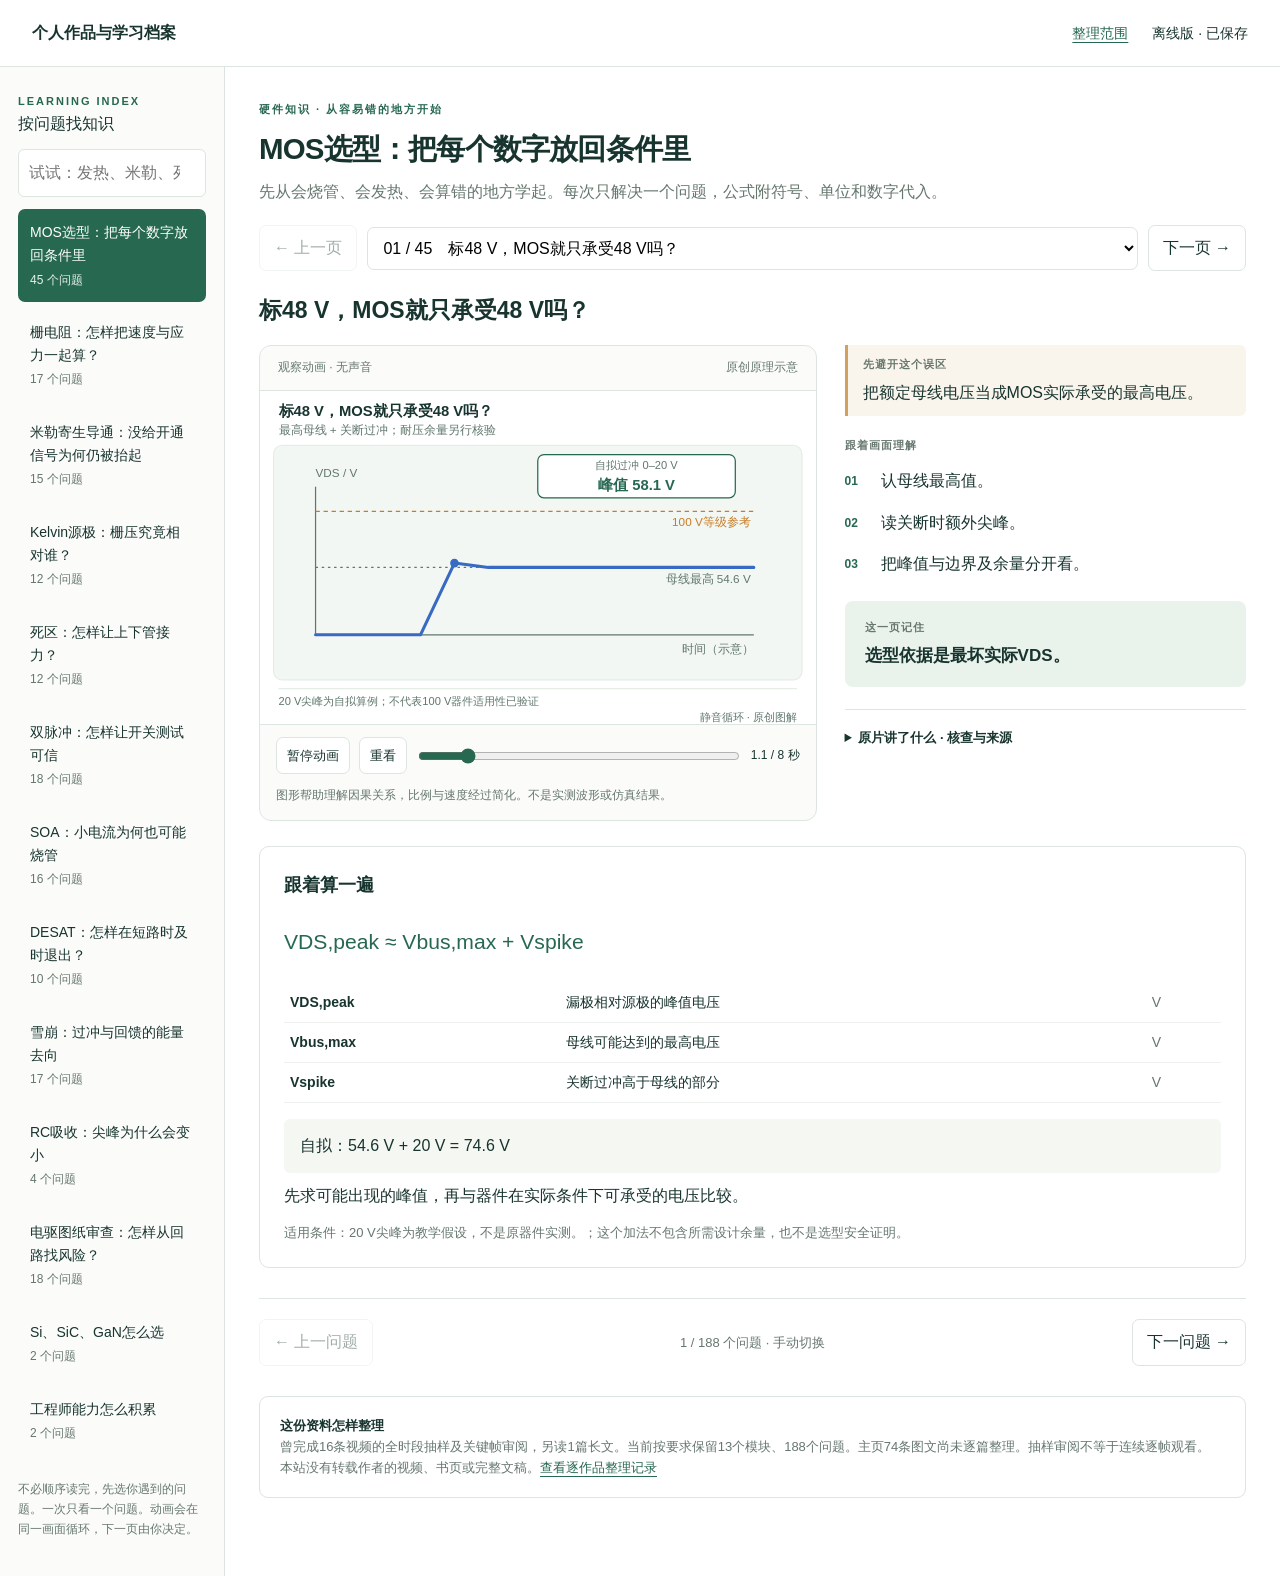
==== commit 465d29a6: "Remove two requested learning modules" ====
--- a/downloads/offline-learning.html
+++ b/downloads/offline-learning.html
@@ -2,7 +2,7 @@
 
 /* controls-layout-fix */
 .animation-controls button{flex:none;white-space:nowrap}.animation-controls input{flex:1;width:auto}.sidebar .module-list[hidden]{display:none}.module-intro p{font-size:16px}.formula-card{max-width:1100px}
-</style></head><body><a class="skip" href="#main">跳到学习内容</a><header class="top"><a class="brand" href="https://fsy132.github.io/">个人作品与学习档案</a><nav><a href="https://fsy132.github.io/learning/coverage.html">整理范围</a><span>离线版 · 已保存</span></nav></header><div class="layout"><aside class="sidebar"><div class="eyebrow">LEARNING INDEX</div><label for="search">按问题找知识</label><input id="search" type="search" placeholder="试试：发热、米勒、死区"><nav id="modules" class="module-list" aria-label="学习模块"></nav><div id="search-results" hidden></div><p class="sidebar-note">不必顺序读完，先选你遇到的问题。一次只看一个问题。动画会在同一画面循环，下一页由你决定。</p></aside><main id="main" class="content"><div class="module-intro"><span class="eyebrow" id="category">HARDWARE / LEARNING</span><h1 id="module-title">正在打开学习内容</h1><p id="module-intro"></p></div><div class="lesson-picker"><button id="prev" type="button">← 上一页</button><select id="lesson" aria-label="选择问题"></select><button id="next" type="button">下一页 →</button></div><h2 class="lesson-head" id="lesson-title"></h2><div class="study-grid"><section class="animation-panel" aria-label="固定画面循环动画"><div class="canvas-label"><span>观察动画 · 无声音</span><span>原创原理示意</span></div><div id="canvas" role="img" aria-label="学习原理动画"></div><div class="animation-controls"><button id="play" type="button">暂停动画</button><button id="restart" type="button">重看</button><input type="range" min="0" max="7999" value="0" id="scrub" aria-label="动画进度"><span id="time">0.0 / 8 秒</span></div><p class="visual-caption">图形帮助理解因果关系，比例与速度经过简化。不是实测波形或仿真结果。</p></section><section class="explanation" aria-label="对应解读"><div class="pitfall"><div class="section-label">先避开这个误区</div><p id="pitfall"></p></div><div class="section-label">跟着画面理解</div><ol class="steps" id="steps"></ol><div class="takeaway"><div class="section-label">这一页记住</div><p id="takeaway"></p></div><details class="evidence"><summary>原片讲了什么 · 核查与来源</summary><div id="evidence"></div><ul class="sources" id="sources"></ul></details></section></div><section class="formula-card" id="formula-card" aria-labelledby="formula-title"><h3 id="formula-title">跟着算一遍</h3><div class="formula-expression" id="expression"></div><table class="variables" aria-label="公式符号、含义和单位"><tbody id="variables"></tbody></table><div class="substitution" id="substitution"></div><p class="formula-explanation" id="formula-explanation"></p><p class="conditions" id="conditions"></p></section><div class="bottom-nav"><button id="previous-bottom" type="button">← 上一问题</button><span id="position"></span><button id="next-bottom" type="button">下一问题 →</button></div><aside class="coverage-note" id="coverage-note"></aside></main></div><script>window.HardwareCourse = {"schemaVersion":1,"modules":[{"id":"7697709154601974257","key":"selection","title":"MOS选型：把每个数字放回条件里","intro":"先从会烧管、会发热、会算错的地方学起。每次只解决一个问题，公式附符号、单位和数字代入。","sourceUrl":"https://www.douyin.com/video/7697709154601974257","scope":"已完成全部已识别静态内容板块的抽样审阅；不是逐帧连续观看；每课一问、一幅固定画布、一条主公式。","lessons":[{"id":"mos01-a","title":"标48 V，MOS就只承受48 V吗？","pitfall":"把额定母线电压当成MOS实际承受的最高电压。","steps":["认母线最高值。","读关断时额外尖峰。","把峰值与边界及余量分开看。"],"takeaway":"选型依据是最坏实际VDS。","formula":{"expression":"VDS,peak ≈ Vbus,max + Vspike","variables":[{"symbol":"VDS,peak","meaning":"漏极相对源极的峰值电压","unit":"V"},{"symbol":"Vbus,max","meaning":"母线可能达到的最高电压","unit":"V"},{"symbol":"Vspike","meaning":"关断过冲高于母线的部分","unit":"V"}],"substitution":"自拟：54.6 V + 20 V = 74.6 V","explanation":"先求可能出现的峰值，再与器件在实际条件下可承受的电压比较。","conditions":["20 V尖峰为教学假设，不是原器件实测。","这个加法不包含所需设计余量，也不是选型安全证明。"]},"sources":[{"title":"原作者作品：2分钟教你学会mos管选型","url":"https://www.douyin.com/video/7697709154601974257"},{"title":"官方数据表 表4、图16","url":"https://www.infineon.com/assets/row/public/documents/24/49/infineon-isc019n10nm8sc-datasheet-en.pdf"}],"visual":{"kind":"ringing","labels":["最高电压不是标称电压","VDS,peak","Vbus,max","Vspike"],"values":{"isIllustrative":true,"busV":54.6,"ratingV":100,"spikeV":20,"scene":"MOS01-A","mode":"最高电压不是标称电压"},"notes":["固定电压坐标、母线基线、额定边界及测量探头图","只让尖峰光标、峰值标记移动","固定画布、静音；图中的数值与曲线默认示意，不是实测或安全判据。"]},"origin":{"type":"source_corrected","sourcePointIds":["MOS01"],"sourceSummary":"V(BR)DSS最低100 V；测试VGS=0 V、ID=1 mA、Tj=25°C。 原片用某48 V系统充满54.6 V再叠加关断尖峰，说明为何考虑100 V等级。 提醒低温时击穿电压下降，指向数据表图16。","addedOrCorrected":"54.6 V对应特定电池串数/体系，不是所有48 V系统。 选择100 V只是原片示例；必须用真实最坏母线、尖峰、温度及容差验证，不能把48→100当通用规则。 低温曲线是器件特性参考；需按实际最低工作温度核验。"}},{"id":"mos01-b","title":"关断尖峰可以从哪里降下来？","pitfall":"把额定母线电压当成MOS实际承受的最高电压。","steps":["标出高di/dt电流回路。","观察寄生电感引起过冲。","比较减小回路/调整驱动/吸收后的趋势。"],"takeaway":"先改善回路，再依据实测确定保护；示意不是保证曲线。","formula":null,"sources":[{"title":"原作者作品：2分钟教你学会mos管选型","url":"https://www.douyin.com/video/7697709154601974257"},{"title":"官方数据表 表4、图16","url":"https://www.infineon.com/assets/row/public/documents/24/49/infineon-isc019n10nm8sc-datasheet-en.pdf"}],"visual":{"kind":"ringing","labels":["抑制过冲的代价","击穿电压","母线尖峰"],"values":{"isIllustrative":true,"busV":54.6,"ratingV":100,"spikeV":20,"scene":"MOS01-B","mode":"抑制过冲的代价"},"notes":["固定寄生电感、MOS、吸收支路及两条示意波形","只让电流流点和波形光标往复","固定画布、静音；图中的数值与曲线默认示意，不是实测或安全判据。"]},"origin":{"type":"source_corrected","sourcePointIds":["MOS01"],"sourceSummary":"V(BR)DSS最低100 V；测试VGS=0 V、ID=1 mA、Tj=25°C。 原片用某48 V系统充满54.6 V再叠加关断尖峰，说明为何考虑100 V等级。 提醒低温时击穿电压下降，指向数据表图16。","addedOrCorrected":"54.6 V对应特定电池串数/体系，不是所有48 V系统。 选择100 V只是原片示例；必须用真实最坏母线、尖峰、温度及容差验证，不能把48→100当通用规则。 低温曲线是器件特性参考；需按实际最低工作温度核验。"}},{"id":"mos02-a","title":"为什么同一只MOS有几个导通电阻？","pitfall":"用典型室温电阻估算热设计。","steps":["先读VGS。","再读ID和温度。","取对应最大值。"],"takeaway":"离开条件的低电阻数字无法比较。","formula":null,"sources":[{"title":"原作者作品：2分钟教你学会mos管选型","url":"https://www.douyin.com/video/7697709154601974257"},{"title":"官方数据表 表4、图9；既有核查F04","url":"https://www.infineon.com/assets/row/public/documents/24/49/infineon-isc019n10nm8sc-datasheet-en.pdf"}],"visual":{"kind":"thermal","labels":["读同一行的测试条件","导通电阻要同时带栅压和温度"],"values":{"isIllustrative":true,"currentA":50,"rdsColdMilliOhm":1.95,"rdsHotMilliOhm":4.46,"coldC":25,"hotC":175,"scene":"MOS02-A","mode":"读同一行的测试条件"},"notes":["固定三行VGS/ID/Rds条件表、典型/最大两列","只让行选择光标及读数指示移动","固定画布、静音；图中的数值与曲线默认示意，不是实测或安全判据。"]},"origin":{"type":"source_corrected","sourcePointIds":["MOS02"],"sourceSummary":"25°C下，15 V/50 A的RDS(on)典型/最大1.62/1.93 mΩ；10 V/50 A为1.73/1.95 mΩ；8 V/25 A为1.87/2.12 mΩ。 原片建议用最大值设计；10 V与15 V最大电阻仅相差约1%。 175°C约2.3倍、约4.46 mΩ，原片明确写由额定电流反推；50 A导通损耗约4.9 W→11.2 W。","addedOrCorrected":"4.46 mΩ是从额定值反推的模型值，不是175°C、245 A下独立保证的最大电阻。 典型温度系数乘室温最大值常用于估算，不能自动变成有保证的全温最坏值。 10–12 V够用仅针对本器件静态电阻比较；仍需检查驱动容差、动态损耗、栅压振铃与最大额定值。"}},{"id":"mos02-b","title":"电流翻倍，发热为什么变成四倍？","pitfall":"用典型室温电阻估算热设计。","steps":["把mΩ换成Ω。","计算I²。","相乘得到W。"],"takeaway":"P=I²R；电流变化影响是平方关系。","formula":{"expression":"Pcond = Irms² × RDS(on)","variables":[{"symbol":"Pcond","meaning":"沟道导通平均损耗","unit":"W"},{"symbol":"Irms","meaning":"该器件导通电流在完整计算周期内的有效值","unit":"A"},{"symbol":"RDS(on)","meaning":"实际栅压与结温下的导通电阻","unit":"Ω"}],"substitution":"原片直流算例：50² × (1.95÷1000) = 4.875 W；热态用4.46 mΩ得11.15 W","explanation":"毫欧先除以1000换欧姆，电流必须先平方。若只在部分时间导通，要用正确的有效值或占空比。","conditions":["不包含开关、二极管、反向恢复和雪崩损耗。","热态电阻随结温变化，设计需迭代。"]},"sources":[{"title":"原作者作品：2分钟教你学会mos管选型","url":"https://www.douyin.com/video/7697709154601974257"},{"title":"官方数据表 表4、图9；既有核查F04","url":"https://www.infineon.com/assets/row/public/documents/24/49/infineon-isc019n10nm8sc-datasheet-en.pdf"}],"visual":{"kind":"thermal","labels":["电流翻倍为什么热四倍","Pcond","Irms","RDS(on)"],"values":{"isIllustrative":true,"currentA":50,"rdsColdMilliOhm":1.95,"rdsHotMilliOhm":4.46,"coldC":25,"hotC":175,"scene":"MOS02-B","mode":"电流翻倍为什么热四倍"},"notes":["固定I、R、P三表和导体图","只让电流流点密度和损耗柱变化","固定画布、静音；图中的数值与曲线默认示意，不是实测或安全判据。"]},"origin":{"type":"source_corrected","sourcePointIds":["MOS02"],"sourceSummary":"25°C下，15 V/50 A的RDS(on)典型/最大1.62/1.93 mΩ；10 V/50 A为1.73/1.95 mΩ；8 V/25 A为1.87/2.12 mΩ。 原片建议用最大值设计；10 V与15 V最大电阻仅相差约1%。 175°C约2.3倍、约4.46 mΩ，原片明确写由额定电流反推；50 A导通损耗约4.9 W→11.2 W。","addedOrCorrected":"4.46 mΩ是从额定值反推的模型值，不是175°C、245 A下独立保证的最大电阻。 典型温度系数乘室温最大值常用于估算，不能自动变成有保证的全温最坏值。 10–12 V够用仅针对本器件静态电阻比较；仍需检查驱动容差、动态损耗、栅压振铃与最大额定值。"}},{"id":"mos02-c","title":"管子变热后，原来的损耗还准吗？","pitfall":"用典型室温电阻估算热设计。","steps":["升高结温。","电阻随之增加。","重新计算损耗。"],"takeaway":"热设计需要温度与损耗相互校核。","formula":{"expression":"Pcond = Irms² × RDS(on)","variables":[{"symbol":"Pcond","meaning":"沟道导通平均损耗","unit":"W"},{"symbol":"Irms","meaning":"该器件导通电流在完整计算周期内的有效值","unit":"A"},{"symbol":"RDS(on)","meaning":"实际栅压与结温下的导通电阻","unit":"Ω"}],"substitution":"原片直流算例：50² × (1.95÷1000) = 4.875 W；热态用4.46 mΩ得11.15 W","explanation":"毫欧先除以1000换欧姆，电流必须先平方。若只在部分时间导通，要用正确的有效值或占空比。","conditions":["不包含开关、二极管、反向恢复和雪崩损耗。","热态电阻随结温变化，设计需迭代。"]},"sources":[{"title":"原作者作品：2分钟教你学会mos管选型","url":"https://www.douyin.com/video/7697709154601974257"},{"title":"官方数据表 表4、图9；既有核查F04","url":"https://www.infineon.com/assets/row/public/documents/24/49/infineon-isc019n10nm8sc-datasheet-en.pdf"}],"visual":{"kind":"thermal","labels":["热态电阻会反过来增加发热","Pcond","Irms","RDS(on)"],"values":{"isIllustrative":true,"currentA":50,"rdsColdMilliOhm":1.95,"rdsHotMilliOhm":4.46,"coldC":25,"hotC":175,"scene":"MOS02-C","mode":"热态电阻会反过来增加发热"},"notes":["固定温度轴和电阻趋势图，标明示意","只让温度/电阻光标和功耗数值改变","固定画布、静音；图中的数值与曲线默认示意，不是实测或安全判据。"]},"origin":{"type":"source_corrected","sourcePointIds":["MOS02"],"sourceSummary":"25°C下，15 V/50 A的RDS(on)典型/最大1.62/1.93 mΩ；10 V/50 A为1.73/1.95 mΩ；8 V/25 A为1.87/2.12 mΩ。 原片建议用最大值设计；10 V与15 V最大电阻仅相差约1%。 175°C约2.3倍、约4.46 mΩ，原片明确写由额定电流反推；50 A导通损耗约4.9 W→11.2 W。","addedOrCorrected":"4.46 mΩ是从额定值反推的模型值，不是175°C、245 A下独立保证的最大电阻。 典型温度系数乘室温最大值常用于估算，不能自动变成有保证的全温最坏值。 10–12 V够用仅针对本器件静态电阻比较；仍需检查驱动容差、动态损耗、栅压振铃与最大额定值。"}},{"id":"mos03-a","title":"结温、壳温、环境温度有何不同？","pitfall":"只看很低的RθJC便认定不需要散热。","steps":["认Tj。","认TC。","认TA。"],"takeaway":"温度下标决定边界，不能互换。","formula":null,"sources":[{"title":"原作者作品：2分钟教你学会mos管选型","url":"https://www.douyin.com/video/7697709154601974257"},{"title":"官方数据表 表3及PCB脚注；既有核查F01/F02","url":"https://www.infineon.com/assets/row/public/documents/24/49/infineon-isc019n10nm8sc-datasheet-en.pdf"}],"visual":{"kind":"thermal","labels":["结、壳、环境是三个温度点","热阻","完整散热路径"],"values":{"isIllustrative":true,"bottomJcMax":0.56,"topJcMax":0.72,"testJa":50,"testCopperCm2":6,"powerW":2,"exampleJa":40,"scene":"MOS03-A","mode":"结、壳、环境是三个温度点"},"notes":["固定芯片—外壳—板/散热器—空气节点","只让热流点与节点温度改变","固定画布、静音；图中的数值与曲线默认示意，不是实测或安全判据。"]},"origin":{"type":"source_corrected","sourcePointIds":["MOS03"],"sourceSummary":"RθJC底面最大0.56、典型0.37°C/W；顶面最大0.72、典型0.36°C/W。 RθJA=50°C/W来自指定PCB：40×40×1.5 mm FR4，漏极铜面积6 cm²、单层70 µm、竖直静止空气。 双面散热；原片强调芯片到外壳很容易，外壳以后才常是瓶颈，并比较50/0.56约90倍。","addedOrCorrected":"不能把RθJC和RθJA相加；二者终点不同。 顶/底散热路径可并行，不应把两个JC简单串联。 RθJA不是任意PCB都相同的固有常数。"}},{"id":"mos03-b","title":"芯片到壳很凉，为什么芯片仍会热？","pitfall":"只看很低的RθJC便认定不需要散热。","steps":["给定损耗。","改变一段热阻。","观察结温变化。"],"takeaway":"改善最大瓶颈通常比只盯芯片封装更有效。","formula":{"expression":"ΔT = P × Rθ","variables":[{"symbol":"ΔT","meaning":"起终点温差","unit":"°C"},{"symbol":"P","meaning":"流经该热路的功率","unit":"W"},{"symbol":"Rθ","meaning":"所选起终点之间的稳态热阻","unit":"°C/W"}],"substitution":"自拟：2 W × 40°C/W = 80°C温升","explanation":"热阻表示每一瓦热量造成多大的温差；必须先说清起点和终点。","conditions":["稳态、适用边界条件下的一阶近似。","短脉冲改用瞬态热阻抗；多热源、双面散热需相应热网络。"]},"sources":[{"title":"原作者作品：2分钟教你学会mos管选型","url":"https://www.douyin.com/video/7697709154601974257"},{"title":"官方数据表 表3及PCB脚注；既有核查F01/F02","url":"https://www.infineon.com/assets/row/public/documents/24/49/infineon-isc019n10nm8sc-datasheet-en.pdf"}],"visual":{"kind":"thermal","labels":["散热瓶颈在哪里","ΔT","P","Rθ"],"values":{"isIllustrative":true,"bottomJcMax":0.56,"topJcMax":0.72,"testJa":50,"testCopperCm2":6,"powerW":2,"exampleJa":40,"scene":"MOS03-B","mode":"散热瓶颈在哪里"},"notes":["固定同一热路及各段温差条","只让界面/散热器段热阻和温差变化","固定画布、静音；图中的数值与曲线默认示意，不是实测或安全判据。"]},"origin":{"type":"source_corrected","sourcePointIds":["MOS03"],"sourceSummary":"RθJC底面最大0.56、典型0.37°C/W；顶面最大0.72、典型0.36°C/W。 RθJA=50°C/W来自指定PCB：40×40×1.5 mm FR4，漏极铜面积6 cm²、单层70 µm、竖直静止空气。 双面散热；原片强调芯片到外壳很容易，外壳以后才常是瓶颈，并比较50/0.56约90倍。","addedOrCorrected":"不能把RθJC和RθJA相加；二者终点不同。 顶/底散热路径可并行，不应把两个JC简单串联。 RθJA不是任意PCB都相同的固有常数。"}},{"id":"mos03-c","title":"手册那块试验板等于你的板吗？","pitfall":"只看很低的RθJC便认定不需要散热。","steps":["识别6 cm²只是测试条件的一项。","比较板层、铜皮与风况。","用应用热模型或实测替换测试RθJA。"],"takeaway":"同一器件在不同安装条件下可有不同温升。","formula":null,"sources":[{"title":"原作者作品：2分钟教你学会mos管选型","url":"https://www.douyin.com/video/7697709154601974257"},{"title":"官方数据表 表3及PCB脚注；既有核查F01/F02","url":"https://www.infineon.com/assets/row/public/documents/24/49/infineon-isc019n10nm8sc-datasheet-en.pdf"}],"visual":{"kind":"thermal","labels":["PCB试验条件不是你的板","热阻","完整散热路径"],"values":{"isIllustrative":true,"bottomJcMax":0.56,"topJcMax":0.72,"testJa":50,"testCopperCm2":6,"powerW":2,"exampleJa":40,"scene":"MOS03-C","mode":"PCB试验条件不是你的板"},"notes":["固定试验板与自拟应用板并排，均有尺寸/铜厚/风况标签","只让条件项与热阻估计范围高亮","固定画布、静音；图中的数值与曲线默认示意，不是实测或安全判据。"]},"origin":{"type":"source_corrected","sourcePointIds":["MOS03"],"sourceSummary":"RθJC底面最大0.56、典型0.37°C/W；顶面最大0.72、典型0.36°C/W。 RθJA=50°C/W来自指定PCB：40×40×1.5 mm FR4，漏极铜面积6 cm²、单层70 µm、竖直静止空气。 双面散热；原片强调芯片到外壳很容易，外壳以后才常是瓶颈，并比较50/0.56约90倍。","addedOrCorrected":"不能把RθJC和RθJA相加；二者终点不同。 顶/底散热路径可并行，不应把两个JC简单串联。 RθJA不是任意PCB都相同的固有常数。"}},{"id":"mos04-a","title":"245 A和26 A，哪个可以直接用？","pitfall":"首页连续电流可直接用于实际PCB。","steps":["分清TC=25与TA=25。","观察中间散热路径是否包括在内。","对照245与26的条件。"],"takeaway":"数字差异主要是边界改变，不能直接互换。","formula":null,"sources":[{"title":"原作者作品：2分钟教你学会mos管选型","url":"https://www.douyin.com/video/7697709154601974257"},{"title":"官方数据表 表2与脚注；既有核查F03/F04","url":"https://www.infineon.com/assets/row/public/documents/24/49/infineon-isc019n10nm8sc-datasheet-en.pdf"}],"visual":{"kind":"thermal","labels":["壳温固定与环境固定","245 A","26 A来自不同热边界"],"values":{"isIllustrative":true,"case25CurrentA":245,"case100CurrentA":173,"testBoardCurrentA":26,"case25PowerW":268,"testBoardPowerW":3,"rdsHotMilliOhm":4.46,"scene":"MOS04-A","mode":"壳温固定与环境固定"},"notes":["固定两个热边界示意及相同MOS图","只让热流和TC/TA对应温度指示变化","固定画布、静音；图中的数值与曲线默认示意，不是实测或安全判据。"]},"origin":{"type":"source_corrected","sourcePointIds":["MOS04"],"sourceSummary":"原片先以(175−25)/0.56求268 W。 再写ID=√(Ptot/RDS(on),max@175°C)=245 A，同时标注反推RDS(on)≈4.46 mΩ。 TC=100°C时134 W对应173 A；指定PCB环境散热3 W对应26 A。 柱图对比245 A(TC25°C)、173 A(TC100°C)、26 A(PCB6 cm²)。","addedOrCorrected":"4.46 mΩ由268/245²倒算，再代回245 A是循环一致性校核，不是从独立保证的热态电阻预测出额定值。 26 A不是所有6 cm²铜皮板的统一限流。 用Tj,max175°C算的是极限热预算，不是推荐持续工作结温。 模型仅含导通损耗，还要扣除其他损耗并检查SOA/封装/互连限制。"}},{"id":"mos04-b","title":"怎样从散热条件算出可用电流？","pitfall":"首页连续电流可直接用于实际PCB。","steps":["先算温差。","再求总功率预算。","扣其他损耗后求电流。"],"takeaway":"先有可用瓦数，才谈能过几安。","formula":{"expression":"Ithermal = √((Pthermal − Pother) / Rhot)","variables":[{"symbol":"Ithermal","meaning":"仅由这个热模型得到的电流上限","unit":"A"},{"symbol":"Pthermal","meaning":"总热预算","unit":"W"},{"symbol":"Pother","meaning":"开关等其他损耗","unit":"W"},{"symbol":"Rhot","meaning":"热态导通电阻","unit":"Ω"}],"substitution":"原片忽略其他损耗：√(3/0.00446)=25.94 A；补充：若其他损耗1 W，则√(2/0.00446)=21.18 A","explanation":"先从总预算扣其他热量，再除以电阻，最后开平方。","conditions":["Pthermal必须大于Pother；还需SOA与器件/封装约束。","Rhot必须有来源；这里4.46mΩ为反推估计。"]},"sources":[{"title":"原作者作品：2分钟教你学会mos管选型","url":"https://www.douyin.com/video/7697709154601974257"},{"title":"官方数据表 表2与脚注；既有核查F03/F04","url":"https://www.infineon.com/assets/row/public/documents/24/49/infineon-isc019n10nm8sc-datasheet-en.pdf"}],"visual":{"kind":"thermal","labels":["热预算怎么换算电流","Ithermal","Pthermal","Pother"],"values":{"isIllustrative":true,"case25CurrentA":245,"case100CurrentA":173,"testBoardCurrentA":26,"case25PowerW":268,"testBoardPowerW":3,"rdsHotMilliOhm":4.46,"scene":"MOS04-B","mode":"热预算怎么换算电流"},"notes":["固定温差、热阻、功率、电流四栏","只让选定边界温度和结果条变化","固定画布、静音；图中的数值与曲线默认示意，不是实测或安全判据。"]},"origin":{"type":"source_corrected","sourcePointIds":["MOS04"],"sourceSummary":"原片先以(175−25)/0.56求268 W。 再写ID=√(Ptot/RDS(on),max@175°C)=245 A，同时标注反推RDS(on)≈4.46 mΩ。 TC=100°C时134 W对应173 A；指定PCB环境散热3 W对应26 A。 柱图对比245 A(TC25°C)、173 A(TC100°C)、26 A(PCB6 cm²)。","addedOrCorrected":"4.46 mΩ由268/245²倒算，再代回245 A是循环一致性校核，不是从独立保证的热态电阻预测出额定值。 26 A不是所有6 cm²铜皮板的统一限流。 用Tj,max175°C算的是极限热预算，不是推荐持续工作结温。 模型仅含导通损耗，还要扣除其他损耗并检查SOA/封装/互连限制。"}},{"id":"mos04-c","title":"反推出的电阻能当保证值吗？","pitfall":"首页连续电流可直接用于实际PCB。","steps":["明确哪些值来自手册。","按P/I²得到模型电阻。","标记它不能独立验证输入值。"],"takeaway":"反推适合解释，不能升级成未给出的保证参数。","formula":null,"sources":[{"title":"原作者作品：2分钟教你学会mos管选型","url":"https://www.douyin.com/video/7697709154601974257"},{"title":"官方数据表 表2与脚注；既有核查F03/F04","url":"https://www.infineon.com/assets/row/public/documents/24/49/infineon-isc019n10nm8sc-datasheet-en.pdf"}],"visual":{"kind":"thermal","labels":["反推值不是新的保证值","245 A","26 A来自不同热边界"],"values":{"isIllustrative":true,"case25CurrentA":245,"case100CurrentA":173,"testBoardCurrentA":26,"case25PowerW":268,"testBoardPowerW":3,"rdsHotMilliOhm":4.46,"scene":"MOS04-C","mode":"反推值不是新的保证值"},"notes":["固定268 W和245 A两已知卡，4.46mΩ估算卡","只让公式计算光点移动","固定画布、静音；图中的数值与曲线默认示意，不是实测或安全判据。"]},"origin":{"type":"source_corrected","sourcePointIds":["MOS04"],"sourceSummary":"原片先以(175−25)/0.56求268 W。 再写ID=√(Ptot/RDS(on),max@175°C)=245 A，同时标注反推RDS(on)≈4.46 mΩ。 TC=100°C时134 W对应173 A；指定PCB环境散热3 W对应26 A。 柱图对比245 A(TC25°C)、173 A(TC100°C)、26 A(PCB6 cm²)。","addedOrCorrected":"4.46 mΩ由268/245²倒算，再代回245 A是循环一致性校核，不是从独立保证的热态电阻预测出额定值。 26 A不是所有6 cm²铜皮板的统一限流。 用Tj,max175°C算的是极限热预算，不是推荐持续工作结温。 模型仅含导通损耗，还要扣除其他损耗并检查SOA/封装/互连限制。"}},{"id":"mos04-formula-1","title":"允许温差怎样换成瓦数？","pitfall":"只记住答案，省略单位、边界或适用条件。","steps":["先确认要算的量，把输入值换成下方公式标明的单位。","再代入：原片：(175−25)/0.56=267.86 W；指定试验PCB：(175−25)/50=3 W","先算允许温差，再除以每瓦的温差。"],"takeaway":"极限计算不等于推荐设计；必须选合理结温余量。","formula":{"expression":"Pthermal = (Tj,limit − Tboundary) / Rθ","variables":[{"symbol":"Pthermal","meaning":"给定温度边界下的总热预算","unit":"W"},{"symbol":"Tj,limit","meaning":"选定的结温上限","unit":"°C"},{"symbol":"Tboundary","meaning":"相应外壳或环境温度","unit":"°C"},{"symbol":"Rθ","meaning":"与该温度边界匹配的热阻","unit":"°C/W"}],"substitution":"原片：(175−25)/0.56=267.86 W；指定试验PCB：(175−25)/50=3 W","explanation":"先算允许温差，再除以每瓦的温差。","conditions":["极限计算不等于推荐设计；必须选合理结温余量。"]},"sources":[{"title":"原作者作品：2分钟教你学会mos管选型","url":"https://www.douyin.com/video/7697709154601974257"},{"title":"官方数据表 表2与脚注；既有核查F03/F04","url":"https://www.infineon.com/assets/row/public/documents/24/49/infineon-isc019n10nm8sc-datasheet-en.pdf"}],"visual":{"kind":"thermal","labels":["Pthermal","Tj,limit","Tboundary","Rθ"],"values":{"isIllustrative":true,"case25CurrentA":245,"case100CurrentA":173,"testBoardCurrentA":26,"case25PowerW":268,"testBoardPowerW":3,"rdsHotMilliOhm":4.46,"mode":"formula","formula":"Pthermal = (Tj,limit − Tboundary) / Rθ"},"notes":["固定同一坐标/电路与变量标签，仅变量、游标或面积变化。","只展示本页这一条主公式；数值来源与限制见右侧。"]},"origin":{"type":"source_corrected","sourcePointIds":["MOS04"],"sourceSummary":"原片先以(175−25)/0.56求268 W。 再写ID=√(Ptot/RDS(on),max@175°C)=245 A，同时标注反推RDS(on)≈4.46 mΩ。 TC=100°C时134 W对应173 A；指定PCB环境散热3 W对应26 A。 柱图对比245 A(TC25°C)、173 A(TC100°C)、26 A(PCB6 cm²)。","addedOrCorrected":"原片公式与算例，补充限制；4.46 mΩ由268/245²倒算，再代回245 A是循环一致性校核，不是从独立保证的热态电阻预测出额定值。 26 A不是所有6 cm²铜皮板的统一限流。 用Tj,max175°C算的是极限热预算，不是推荐持续工作结温。 模型仅含导通损耗，还要扣除其他损耗并检查SOA/封装/互连限制。"}},{"id":"mos05-a","title":"同样电压和电流，持续久一点会怎样？","pitfall":"电流小于首页ID、电压小于耐压就一定安全。","steps":["定位VDS和ID。","选择真实脉宽。","判断与对应边界的关系。"],"takeaway":"不得把短脉冲曲线当连续能力；示意不作安全判据。","formula":null,"sources":[{"title":"原作者作品：2分钟教你学会mos管选型","url":"https://www.douyin.com/video/7697709154601974257"},{"title":"官方数据表 图3、4及最大额定说明","url":"https://www.infineon.com/assets/row/public/documents/24/49/infineon-isc019n10nm8sc-datasheet-en.pdf"}],"visual":{"kind":"soa","labels":["同样电压电流，不同持续时间","安全工作区","瞬态热阻抗"],"values":{"isIllustrative":true,"voltageV":20,"currentA":5,"powerW":100,"zthExample":0.1,"scene":"MOS05-A","mode":"同样电压电流，不同持续时间"},"notes":["固定定性SOA坐标与多条脉宽边界、工作点","只让脉宽标签和曲线光标变化","固定画布、静音；图中的数值与曲线默认示意，不是实测或安全判据。"]},"origin":{"type":"source_corrected","sourcePointIds":["MOS05"],"sourceSummary":"指向SOA图3和ZthJC图4，结温范围−55至175°C。 区分完全增强的开关导通与缓启动、热插拔、电子负载等线性工作。 SOA条件TC25°C、单脉冲D=0；要求按实际壳温降额、重复脉冲考虑Zth。","addedOrCorrected":"开关器件的转换瞬间、短路等也要检查SOA；不能理解为开关模式完全不看SOA。 Zth用于热响应；重复脉冲还要检查单脉冲电应力、平均热和厂家规定的可重复能力。 线性区热不稳定/热点等限制不必然能用一个平均结温数覆盖。"}},{"id":"mos05-b","title":"脉冲之间有空隙，热量就清零了吗？","pitfall":"电流小于首页ID、电压小于耐压就一定安全。","steps":["一次脉冲升温。","间隔内冷却。","重复后可能形成更高温度基线。"],"takeaway":"同时检查峰值温升和周期平均热。","formula":{"expression":"ΔTj ≈ Ppulse × ZthJC(tp)","variables":[{"symbol":"ΔTj","meaning":"脉冲引起的结到壳温升","unit":"°C"},{"symbol":"Ppulse","meaning":"近似恒定的矩形脉冲功率","unit":"W"},{"symbol":"ZthJC(tp)","meaning":"该脉宽对应的瞬态热阻抗","unit":"°C/W"},{"symbol":"tp","meaning":"脉冲持续时间","unit":"s"}],"substitution":"自拟：100 W × 0.1°C/W = 10°C","explanation":"短时热响应不同于稳态；从合适的曲线取对应时间的热阻抗。","conditions":["0.1为教学假设。","适用于相应矩形脉冲与固定壳温近似；复杂波形需热叠加/仿真。"]},"sources":[{"title":"原作者作品：2分钟教你学会mos管选型","url":"https://www.douyin.com/video/7697709154601974257"},{"title":"官方数据表 图3、4及最大额定说明","url":"https://www.infineon.com/assets/row/public/documents/24/49/infineon-isc019n10nm8sc-datasheet-en.pdf"}],"visual":{"kind":"soa","labels":["重复脉冲为什么积热","ΔTj","Ppulse","ZthJC(tp)"],"values":{"isIllustrative":true,"voltageV":20,"currentA":5,"powerW":100,"zthExample":0.1,"scene":"MOS05-B","mode":"重复脉冲为什么积热"},"notes":["固定功率脉冲轴、结温轴及冷却基线","只让时间光标沿已绘曲线循环","固定画布、静音；图中的数值与曲线默认示意，不是实测或安全判据。"]},"origin":{"type":"source_corrected","sourcePointIds":["MOS05"],"sourceSummary":"指向SOA图3和ZthJC图4，结温范围−55至175°C。 区分完全增强的开关导通与缓启动、热插拔、电子负载等线性工作。 SOA条件TC25°C、单脉冲D=0；要求按实际壳温降额、重复脉冲考虑Zth。","addedOrCorrected":"开关器件的转换瞬间、短路等也要检查SOA；不能理解为开关模式完全不看SOA。 Zth用于热响应；重复脉冲还要检查单脉冲电应力、平均热和厂家规定的可重复能力。 线性区热不稳定/热点等限制不必然能用一个平均结温数覆盖。"}},{"id":"mos05-formula-1","title":"线性工作为什么容易发热？","pitfall":"只记住答案，省略单位、边界或适用条件。","steps":["先确认要算的量，把输入值换成下方公式标明的单位。","再代入：自拟：20 V × 5 A = 100 W","线性工作可能同时有较高电压和电流，乘积很大。"],"takeaway":"100 W是否可承受要看持续时间和SOA，不能只与Ptot比较。","formula":{"expression":"P(t) = VDS(t) × ID(t)","variables":[{"symbol":"P(t)","meaning":"瞬时器件功率","unit":"W"},{"symbol":"VDS(t)","meaning":"当时漏源电压","unit":"V"},{"symbol":"ID(t)","meaning":"当时漏电流","unit":"A"}],"substitution":"自拟：20 V × 5 A = 100 W","explanation":"线性工作可能同时有较高电压和电流，乘积很大。","conditions":["100 W是否可承受要看持续时间和SOA，不能只与Ptot比较。"]},"sources":[{"title":"原作者作品：2分钟教你学会mos管选型","url":"https://www.douyin.com/video/7697709154601974257"},{"title":"官方数据表 图3、4及最大额定说明","url":"https://www.infineon.com/assets/row/public/documents/24/49/infineon-isc019n10nm8sc-datasheet-en.pdf"}],"visual":{"kind":"soa","labels":["P(t)","VDS(t)","ID(t)"],"values":{"isIllustrative":true,"voltageV":20,"currentA":5,"powerW":100,"zthExample":0.1,"mode":"formula","formula":"P(t) = VDS(t) × ID(t)"},"notes":["固定同一坐标/电路与变量标签，仅变量、游标或面积变化。","只展示本页这一条主公式；数值来源与限制见右侧。"]},"origin":{"type":"review_supplement","sourcePointIds":["MOS05"],"sourceSummary":"指向SOA图3和ZthJC图4，结温范围−55至175°C。 区分完全增强的开关导通与缓启动、热插拔、电子负载等线性工作。 SOA条件TC25°C、单脉冲D=0；要求按实际壳温降额、重复脉冲考虑Zth。","addedOrCorrected":"本次补充教学；开关器件的转换瞬间、短路等也要检查SOA；不能理解为开关模式完全不看SOA。 Zth用于热响应；重复脉冲还要检查单脉冲电应力、平均热和厂家规定的可重复能力。 线性区热不稳定/热点等限制不必然能用一个平均结温数覆盖。"}},{"id":"mos06-a","title":"每次开通，驱动器到底在搬什么？","pitfall":"平均充电电流很小，驱动器峰值电流也可以很小。","steps":["从0V开始。","充到规定驱动电压。","读Qg对应条件。"],"takeaway":"Qg是一次过程的电荷量，不是固定电容。","formula":null,"sources":[{"title":"原作者作品：2分钟教你学会mos管选型","url":"https://www.douyin.com/video/7697709154601974257"},{"title":"官方数据表 表6；TI栅极驱动基础","url":"https://www.infineon.com/assets/row/public/documents/24/49/infineon-isc019n10nm8sc-datasheet-en.pdf"},{"title":"Fundamentals of MOSFET and IGBT Gate Driver Circuits","url":"https://www.ti.com/lit/ml/slua618a/slua618a.pdf"}],"visual":{"kind":"gate","labels":["每次开通搬多少电荷","栅极电荷","驱动功耗"],"values":{"isIllustrative":true,"QgNc":106,"QgMaxNc":133,"Vdrv":10,"frequencyKhz":100,"QgSyncNc":88,"scene":"MOS06-A","mode":"每次开通搬多少电荷"},"notes":["固定驱动器、栅极及电荷计量条","只让电荷光点和计量条在明确充/放阶段循环","固定画布、静音；图中的数值与曲线默认示意，不是实测或安全判据。"]},"origin":{"type":"source_corrected","sourcePointIds":["MOS06"],"sourceSummary":"Qg典型106 nC、最大133 nC，条件VGS0→10 V、VDD50 V、ID25 A。 用P=Qg×Vdrv×fsw估算20 kHz约21 mW、100 kHz约106 mW每只管。 同步整流且VDS约0时提及Qg(sync)=88 nC。","addedOrCorrected":"这里估的是栅极驱动供电相关能量，不是MOS总开关损耗，也不全耗在驱动芯片内。 Qg依赖VDS、ID和驱动摆幅；同步整流并不意味着所有时刻都可用88 nC。 Qg×f是平均充电/驱动供电电流，不能叫完整周期净栅极平均电流。"}},{"id":"mos06-b","title":"频率翻倍，驱动功耗会怎样？","pitfall":"平均充电电流很小，驱动器峰值电流也可以很小。","steps":["每次需要相近能量。","每秒次数增加。","平均功率跟着增加。"],"takeaway":"用Qg、驱动幅值和频率一起估算。","formula":{"expression":"Pgate ≈ Qg × Vdrv × fsw","variables":[{"symbol":"Pgate","meaning":"栅极驱动供电相关平均功率","unit":"W"},{"symbol":"Qg","meaning":"每次指定条件下的栅极总电荷","unit":"C"},{"symbol":"Vdrv","meaning":"本算例0到正电压的驱动幅值","unit":"V"},{"symbol":"fsw","meaning":"每秒开关次数","unit":"Hz"}],"substitution":"106×10⁻⁹ C × 10 V × 100000/s = 0.106 W = 106 mW","explanation":"nC换成C乘10⁻⁹；kHz换Hz乘1000。先算每次能量，再乘每秒次数。","conditions":["不含驱动静态电流、其它内部损耗；特殊回收/双极性驱动要用适用模型。"]},"sources":[{"title":"原作者作品：2分钟教你学会mos管选型","url":"https://www.douyin.com/video/7697709154601974257"},{"title":"官方数据表 表6；TI栅极驱动基础","url":"https://www.infineon.com/assets/row/public/documents/24/49/infineon-isc019n10nm8sc-datasheet-en.pdf"},{"title":"Fundamentals of MOSFET and IGBT Gate Driver Circuits","url":"https://www.ti.com/lit/ml/slua618a/slua618a.pdf"}],"visual":{"kind":"gate","labels":["频率提高，平均驱动功耗增加","Pgate","Qg","Vdrv"],"values":{"isIllustrative":true,"QgNc":106,"QgMaxNc":133,"Vdrv":10,"frequencyKhz":100,"QgSyncNc":88,"scene":"MOS06-B","mode":"频率提高，平均驱动功耗增加"},"notes":["固定频率刻度及每周期能量块","只让事件节奏、频率光标和平均功率柱变化","固定画布、静音；图中的数值与曲线默认示意，不是实测或安全判据。"]},"origin":{"type":"source_corrected","sourcePointIds":["MOS06"],"sourceSummary":"Qg典型106 nC、最大133 nC，条件VGS0→10 V、VDD50 V、ID25 A。 用P=Qg×Vdrv×fsw估算20 kHz约21 mW、100 kHz约106 mW每只管。 同步整流且VDS约0时提及Qg(sync)=88 nC。","addedOrCorrected":"这里估的是栅极驱动供电相关能量，不是MOS总开关损耗，也不全耗在驱动芯片内。 Qg依赖VDS、ID和驱动摆幅；同步整流并不意味着所有时刻都可用88 nC。 Qg×f是平均充电/驱动供电电流，不能叫完整周期净栅极平均电流。"}},{"id":"mos06-formula-2","title":"平均栅极充电电流能说明开通快慢吗？","pitfall":"只记住答案，省略单位、边界或适用条件。","steps":["先确认要算的量，把输入值换成下方公式标明的单位。","再代入：106 nC × 100 kHz = 10.6 mA","这是平均充电需求；充放电电流方向相反，完整周期净电荷理想为零。"],"takeaway":"不能作为峰值驱动电流或开通速度的直接指标。","formula":{"expression":"Icharge,avg = Qg × fsw","variables":[{"symbol":"Icharge,avg","meaning":"每周期充入栅极的平均供电电流","unit":"A"},{"symbol":"Qg","meaning":"每次充入电荷","unit":"C"},{"symbol":"fsw","meaning":"开关频率","unit":"Hz"}],"substitution":"106 nC × 100 kHz = 10.6 mA","explanation":"这是平均充电需求；充放电电流方向相反，完整周期净电荷理想为零。","conditions":["不能作为峰值驱动电流或开通速度的直接指标。"]},"sources":[{"title":"原作者作品：2分钟教你学会mos管选型","url":"https://www.douyin.com/video/7697709154601974257"},{"title":"官方数据表 表6；TI栅极驱动基础","url":"https://www.infineon.com/assets/row/public/documents/24/49/infineon-isc019n10nm8sc-datasheet-en.pdf"},{"title":"Fundamentals of MOSFET and IGBT Gate Driver Circuits","url":"https://www.ti.com/lit/ml/slua618a/slua618a.pdf"}],"visual":{"kind":"gate","labels":["Icharge,avg","Qg","fsw"],"values":{"isIllustrative":true,"QgNc":106,"QgMaxNc":133,"Vdrv":10,"frequencyKhz":100,"QgSyncNc":88,"mode":"formula","formula":"Icharge,avg = Qg × fsw"},"notes":["固定同一坐标/电路与变量标签，仅变量、游标或面积变化。","只展示本页这一条主公式；数值来源与限制见右侧。"]},"origin":{"type":"review_supplement","sourcePointIds":["MOS06"],"sourceSummary":"Qg典型106 nC、最大133 nC，条件VGS0→10 V、VDD50 V、ID25 A。 用P=Qg×Vdrv×fsw估算20 kHz约21 mW、100 kHz约106 mW每只管。 同步整流且VDS约0时提及Qg(sync)=88 nC。","addedOrCorrected":"本次补充教学；这里估的是栅极驱动供电相关能量，不是MOS总开关损耗，也不全耗在驱动芯片内。 Qg依赖VDS、ID和驱动摆幅；同步整流并不意味着所有时刻都可用88 nC。 Qg×f是平均充电/驱动供电电流，不能叫完整周期净栅极平均电流。"}},{"id":"mos07-a","title":"米勒平台上，栅压没怎么涨，电荷去哪了？","pitfall":"Qgd越小就一定开关更快；算出的11ns就是器件开通时间。","steps":["VGS升到平台附近。","平台期间VDS发生主要变化。","平台后VGS继续升高。"],"takeaway":"平台不是停止充电，而是电荷在改变漏源状态。","formula":null,"sources":[{"title":"原作者作品：2分钟教你学会mos管选型","url":"https://www.douyin.com/video/7697709154601974257"},{"title":"官方数据表 表4–6；既有核查F05–F07","url":"https://www.infineon.com/assets/row/public/documents/24/49/infineon-isc019n10nm8sc-datasheet-en.pdf"},{"title":"TI栅极驱动基础","url":"https://www.ti.com/lit/ml/slua618a/slua618a.pdf"}],"visual":{"kind":"miller","labels":["平台期间什么在变化","米勒平台、电荷","峰值驱动"],"values":{"isIllustrative":true,"QgdNc":26,"QgdMaxNc":39,"plateauV":4.2,"driveV":10,"rgExt":1.6,"rgInt":0.8,"rDriverExample":1,"scene":"MOS07-A","mode":"平台期间什么在变化"},"notes":["固定同时间轴VGS/VDS示意波形和米勒区","只让时间光标、电荷光点移动","固定画布、静音；图中的数值与曲线默认示意，不是实测或安全判据。"]},"origin":{"type":"source_corrected","sourcePointIds":["MOS07"],"sourceSummary":"Qgd典型26 nC最大39 nC；Vplateau典型4.2 V；内部栅阻典型0.8Ω。 原片以10 V驱动、外栅阻1.6Ω估算Ig=(10−4.2)/(1.6+0.8)≈2.4 A，平台约26 nC/2.4 A≈11 ns。 它把11 ns与手册tf=13 ns作量级对照，并说栅阻增加会减慢切换、增加损耗、降低尖峰。","addedOrCorrected":"原式是开通时驱动供电到平台的电流模型；tf是关断下降时间，二者定义不同，仅同量级不能验证平台时间。 原式省略驱动器输出电阻、走线及寄生电感；加入后电流/时间会改变。 平台电压和Qgd是给定条件下的值，不能用典型组合当完整最坏值。 更大栅阻一般降低切换速度，但尖峰变化取决于布局、换流和谐振，不能保证单调。"}},{"id":"mos07-b","title":"算栅电流时，漏了驱动器自己会怎样？","pitfall":"Qgd越小就一定开关更快；算出的11ns就是器件开通时间。","steps":["求有效电压差。","把完整回路电阻相加。","求近似电流。"],"takeaway":"不要漏掉驱动器自身输出阻抗。","formula":{"expression":"Ig,on ≈ (Vdrv − Vplateau) / (Rdrv,source + Rg,ext + Rg,int + Rtrace)","variables":[{"symbol":"Ig,on","meaning":"平台期间的近似开通栅极电流","unit":"A"},{"symbol":"Vdrv","meaning":"驱动器高电平","unit":"V"},{"symbol":"Vplateau","meaning":"对应电流下的平台电压","unit":"V"},{"symbol":"Rdrv,source","meaning":"驱动器拉电流等效输出电阻","unit":"Ω"},{"symbol":"Rg,ext","meaning":"外部栅极串联电阻","unit":"Ω"},{"symbol":"Rg,int","meaning":"器件内部栅阻","unit":"Ω"},{"symbol":"Rtrace","meaning":"其余回路电阻","unit":"Ω"}],"substitution":"原片忽略Rdrv和Rtrace：(10−4.2)/(1.6+0.8)=2.42 A；补充Rdrv=1Ω时约1.71 A","explanation":"平台期间，推动栅电流的是驱动电压与平台电压之间的差。","conditions":["电阻近似省略非线性限流和寄生电感；关断需用下拉阻抗及平台到Voff的电压差。"]},"sources":[{"title":"原作者作品：2分钟教你学会mos管选型","url":"https://www.douyin.com/video/7697709154601974257"},{"title":"官方数据表 表4–6；既有核查F05–F07","url":"https://www.infineon.com/assets/row/public/documents/24/49/infineon-isc019n10nm8sc-datasheet-en.pdf"},{"title":"TI栅极驱动基础","url":"https://www.ti.com/lit/ml/slua618a/slua618a.pdf"}],"visual":{"kind":"miller","labels":["栅阻和驱动输出共同限流","Ig,on","Vdrv","Vplateau"],"values":{"isIllustrative":true,"QgdNc":26,"QgdMaxNc":39,"plateauV":4.2,"driveV":10,"rgExt":1.6,"rgInt":0.8,"rDriverExample":1,"scene":"MOS07-B","mode":"栅阻和驱动输出共同限流"},"notes":["固定驱动电压、四段回路电阻和平台电压","只让外栅阻、近似Ig及流点速度变化","固定画布、静音；图中的数值与曲线默认示意，不是实测或安全判据。"]},"origin":{"type":"source_corrected","sourcePointIds":["MOS07"],"sourceSummary":"Qgd典型26 nC最大39 nC；Vplateau典型4.2 V；内部栅阻典型0.8Ω。 原片以10 V驱动、外栅阻1.6Ω估算Ig=(10−4.2)/(1.6+0.8)≈2.4 A，平台约26 nC/2.4 A≈11 ns。 它把11 ns与手册tf=13 ns作量级对照，并说栅阻增加会减慢切换、增加损耗、降低尖峰。","addedOrCorrected":"原式是开通时驱动供电到平台的电流模型；tf是关断下降时间，二者定义不同，仅同量级不能验证平台时间。 原式省略驱动器输出电阻、走线及寄生电感；加入后电流/时间会改变。 平台电压和Qgd是给定条件下的值，不能用典型组合当完整最坏值。 更大栅阻一般降低切换速度，但尖峰变化取决于布局、换流和谐振，不能保证单调。"}},{"id":"mos07-c","title":"平台11 ns，等于开关时间11 ns吗？","pitfall":"Qgd越小就一定开关更快；算出的11ns就是器件开通时间。","steps":["识别时间定义。","按Qgd/Ig估平台。","只与定义和条件一致的测量比较。"],"takeaway":"相近的纳秒数不代表同一个参数。","formula":{"expression":"tM ≈ Qgd / Ig","variables":[{"symbol":"tM","meaning":"米勒平台所需时间估计","unit":"s"},{"symbol":"Qgd","meaning":"平台相关栅漏电荷","unit":"C"},{"symbol":"Ig","meaning":"平台期间近似栅极电流","unit":"A"}],"substitution":"26 nC/2.42 A≈10.8 ns；若1.71 A则≈15.2 ns","explanation":"电荷=电流×时间，所以时间=电荷/电流。","conditions":["电流和电荷条件要匹配；不是总开通时间，也不能用tf数值直接验证。"]},"sources":[{"title":"原作者作品：2分钟教你学会mos管选型","url":"https://www.douyin.com/video/7697709154601974257"},{"title":"官方数据表 表4–6；既有核查F05–F07","url":"https://www.infineon.com/assets/row/public/documents/24/49/infineon-isc019n10nm8sc-datasheet-en.pdf"},{"title":"TI栅极驱动基础","url":"https://www.ti.com/lit/ml/slua618a/slua618a.pdf"}],"visual":{"kind":"miller","labels":["平台时间不等于总开关时间","tM","Qgd","Ig"],"values":{"isIllustrative":true,"QgdNc":26,"QgdMaxNc":39,"plateauV":4.2,"driveV":10,"rgExt":1.6,"rgInt":0.8,"rDriverExample":1,"scene":"MOS07-C","mode":"平台时间不等于总开关时间"},"notes":["固定延迟、上升、平台、下降各定义区间","只让测量游标沿对应区间移动","固定画布、静音；图中的数值与曲线默认示意，不是实测或安全判据。"]},"origin":{"type":"source_corrected","sourcePointIds":["MOS07"],"sourceSummary":"Qgd典型26 nC最大39 nC；Vplateau典型4.2 V；内部栅阻典型0.8Ω。 原片以10 V驱动、外栅阻1.6Ω估算Ig=(10−4.2)/(1.6+0.8)≈2.4 A，平台约26 nC/2.4 A≈11 ns。 它把11 ns与手册tf=13 ns作量级对照，并说栅阻增加会减慢切换、增加损耗、降低尖峰。","addedOrCorrected":"原式是开通时驱动供电到平台的电流模型；tf是关断下降时间，二者定义不同，仅同量级不能验证平台时间。 原式省略驱动器输出电阻、走线及寄生电感；加入后电流/时间会改变。 平台电压和Qgd是给定条件下的值，不能用典型组合当完整最坏值。 更大栅阻一般降低切换速度，但尖峰变化取决于布局、换流和谐振，不能保证单调。"}},{"id":"mos08-a","title":"超过阈值，就能低阻带大电流吗？","pitfall":"3.3V高于阈值，所以能用3.3V驱动大电流低损耗。","steps":["读114µA测试条件。","看到只是开始出现通道。","到Rds保证条件确认低阻。"],"takeaway":"阈值不是推荐驱动电压。","formula":null,"sources":[{"title":"原作者作品：2分钟教你学会mos管选型","url":"https://www.douyin.com/video/7697709154601974257"},{"title":"官方数据表 表2、4与图10","url":"https://www.infineon.com/assets/row/public/documents/24/49/infineon-isc019n10nm8sc-datasheet-en.pdf"}],"visual":{"kind":"gate","labels":["刚有微小电流不是大电流低阻","阈值不等于充分导通，栅压也有上下限"],"values":{"isIllustrative":true,"thresholdMinV":2.4,"thresholdTypV":2.8,"thresholdMaxV":3.2,"thresholdTestMicroA":114,"gateMaxV":20,"scene":"MOS08-A","mode":"刚有微小电流不是大电流低阻"},"notes":["固定两个器件剖面示意：阈值测试/充分增强条件","只让小电流和大电流光点、通道强弱改变","固定画布、静音；图中的数值与曲线默认示意，不是实测或安全判据。"]},"origin":{"type":"source_corrected","sourcePointIds":["MOS08"],"sourceSummary":"阈值2.4–3.2 V、典型2.8 V；条件VDS=VGS、ID=114 µA、Tj25°C。 栅源绝对最大值±20 V；原片提醒驱动加振铃不可越界。 原片提示低阈值更易误导通、温升会降低阈值，必要时采用负压或米勒钳位；0 V关断与2.4 V最小阈值作余量对比。","addedOrCorrected":"阈值是很小测试电流出现的条件，不是低阻充分导通电压；原片本段没有充分展开此点，教学应补。 2.4 V是25°C表格最小值，不是全温动态抗扰余量。 负偏置/米勒钳位需按实际dV/dt、关断阻抗、源极寄生和器件限制决定，不是所有应用都必须增加。"}},{"id":"mos08-b","title":"栅极对地12 V，就是VGS=12 V吗？","pitfall":"3.3V高于阈值，所以能用3.3V驱动大电流低损耗。","steps":["保持同一参考点。","相减得到VGS。","检查正负尖峰和限值。"],"takeaway":"只量栅对地会误判器件实际栅压。","formula":{"expression":"VGS = VG − VS","variables":[{"symbol":"VGS","meaning":"栅极相对源极电压","unit":"V"},{"symbol":"VG","meaning":"栅极相对同一参考点的电压","unit":"V"},{"symbol":"VS","meaning":"源极相对同一参考点的电压","unit":"V"}],"substitution":"自拟：栅极12 V、源极3 V，则VGS=9 V","explanation":"MOS看栅与源之间的差，不是栅极对地电压。","conditions":["高边和源极振铃场景尤其要用同参考测量；注意探头方式。"]},"sources":[{"title":"原作者作品：2分钟教你学会mos管选型","url":"https://www.douyin.com/video/7697709154601974257"},{"title":"官方数据表 表2、4与图10","url":"https://www.infineon.com/assets/row/public/documents/24/49/infineon-isc019n10nm8sc-datasheet-en.pdf"}],"visual":{"kind":"gate","labels":["栅极看相对源极的电压","VGS","VG","VS"],"values":{"isIllustrative":true,"thresholdMinV":2.4,"thresholdTypV":2.8,"thresholdMaxV":3.2,"thresholdTestMicroA":114,"gateMaxV":20,"scene":"MOS08-B","mode":"栅极看相对源极的电压"},"notes":["固定VG、VS两电压标尺及差值括号","只让源极电位和VGS读数改变","固定画布、静音；图中的数值与曲线默认示意，不是实测或安全判据。"]},"origin":{"type":"source_corrected","sourcePointIds":["MOS08"],"sourceSummary":"阈值2.4–3.2 V、典型2.8 V；条件VDS=VGS、ID=114 µA、Tj25°C。 栅源绝对最大值±20 V；原片提醒驱动加振铃不可越界。 原片提示低阈值更易误导通、温升会降低阈值，必要时采用负压或米勒钳位；0 V关断与2.4 V最小阈值作余量对比。","addedOrCorrected":"阈值是很小测试电流出现的条件，不是低阻充分导通电压；原片本段没有充分展开此点，教学应补。 2.4 V是25°C表格最小值，不是全温动态抗扰余量。 负偏置/米勒钳位需按实际dV/dt、关断阻抗、源极寄生和器件限制决定，不是所有应用都必须增加。"}},{"id":"mos08-c","title":"栅极已拉低，为什么还会误开通？","pitfall":"3.3V高于阈值，所以能用3.3V驱动大电流低损耗。","steps":["漏端变化通过Cgd耦合。","关断回路吸走电流。","比较不同关断阻抗的示意趋势。"],"takeaway":"钳位和布局针对实际耦合，不用固定2.4V作全温保证。","formula":null,"sources":[{"title":"原作者作品：2分钟教你学会mos管选型","url":"https://www.douyin.com/video/7697709154601974257"},{"title":"官方数据表 表2、4与图10","url":"https://www.infineon.com/assets/row/public/documents/24/49/infineon-isc019n10nm8sc-datasheet-en.pdf"}],"visual":{"kind":"gate","labels":["误开通取决于完整关断回路","阈值不等于充分导通，栅压也有上下限"],"values":{"isIllustrative":true,"thresholdMinV":2.4,"thresholdTypV":2.8,"thresholdMaxV":3.2,"thresholdTestMicroA":114,"gateMaxV":20,"scene":"MOS08-C","mode":"误开通取决于完整关断回路"},"notes":["固定半桥、寄生Cgd、下拉/钳位路径及VGS波形","只让耦合电流流点和波形光标移动","固定画布、静音；图中的数值与曲线默认示意，不是实测或安全判据。"]},"origin":{"type":"source_corrected","sourcePointIds":["MOS08"],"sourceSummary":"阈值2.4–3.2 V、典型2.8 V；条件VDS=VGS、ID=114 µA、Tj25°C。 栅源绝对最大值±20 V；原片提醒驱动加振铃不可越界。 原片提示低阈值更易误导通、温升会降低阈值，必要时采用负压或米勒钳位；0 V关断与2.4 V最小阈值作余量对比。","addedOrCorrected":"阈值是很小测试电流出现的条件，不是低阻充分导通电压；原片本段没有充分展开此点，教学应补。 2.4 V是25°C表格最小值，不是全温动态抗扰余量。 负偏置/米勒钳位需按实际dV/dt、关断阻抗、源极寄生和器件限制决定，不是所有应用都必须增加。"}},{"id":"mos09-a","title":"Coss标1000 pF，所有电压下都一样吗？","pitfall":"电荷和能量是同一东西，Coss1000pF在所有电压下固定。","steps":["选一个偏置电压。","读该点电容。","移动到另一个电压再比较。"],"takeaway":"单点Coss不能代表全摆幅。","formula":null,"sources":[{"title":"原作者作品：2分钟教你学会mos管选型","url":"https://www.douyin.com/video/7697709154601974257"},{"title":"官方数据表 表5、6与电容曲线","url":"https://www.infineon.com/assets/row/public/documents/24/49/infineon-isc019n10nm8sc-datasheet-en.pdf"}],"visual":{"kind":"energy","labels":["电容不是固定常数","非线性电容、输出电荷","能量"],"values":{"isIllustrative":true,"CissPf":6800,"CossPf":1000,"CrssPf":190,"QossNc":205,"QossMaxNc":273,"voltageV":50,"scene":"MOS09-A","mode":"电容不是固定常数"},"notes":["固定示意C—V曲线及单位","只让电压游标和局部电容读数变化","固定画布、静音；图中的数值与曲线默认示意，不是实测或安全判据。"]},"origin":{"type":"source_corrected","sourcePointIds":["MOS09"],"sourceSummary":"Ciss6800 pF、Coss1000 pF、Crss190 pF均为典型；Qoss205 nC典型、273 nC最大。 条件VGS0 V、VDS50 V；电容还规定f1 MHz。 原片要求看C随VDS变化曲线，不只看一点；Crss/Ciss约2.8%，并联系米勒误开通。 原片说硬开关要释放输出电荷、软开关时影响所需能量，同步整流/LLC重点关注Qoss。","addedOrCorrected":"单个偏置点的Crss/Ciss只能给趋势，动态误开通还受驱动阻抗、dv/dt、源极电感、阈值温度影响。 Qoss单位是C，Eoss单位是J；Qoss不能单独决定软开关所需能量。 非线性Coss必须分别积分求电荷和能量，不能把0.5×单点Coss×V²当通用精确值。 硬开关输出电容能量的分配/损耗与拓扑和换流有关；软开关也需检查换流电荷、可用能量及死区。"}},{"id":"mos09-b","title":"Qoss和Eoss为什么不是同一个量？","pitfall":"电荷和能量是同一东西，Coss1000pF在所有电压下固定。","steps":["上图累加电荷。","下图加入电压权重。","对照C与J单位。"],"takeaway":"Qoss与Eoss用途相连，但不是同一个量。","formula":{"expression":"Eoss(V) = ∫₀ⱽ v·Coss(v) dv","variables":[{"symbol":"Eoss","meaning":"输出电容储存的能量","unit":"J"},{"symbol":"Coss(v)","meaning":"电压相关输出电容","unit":"F"},{"symbol":"v、V","meaning":"电压和终点电压","unit":"V"}],"substitution":"自拟恒定电容简例：½×1nF×50²=1.25µJ","explanation":"同一份电荷在更高电压搬运时能量贡献更大，因此要再乘电压。","conditions":["若画面积，纵轴必须是v·Coss(v)，不能仍写普通Coss。","是否转为损耗取决于换流方式。"]},"sources":[{"title":"原作者作品：2分钟教你学会mos管选型","url":"https://www.douyin.com/video/7697709154601974257"},{"title":"官方数据表 表5、6与电容曲线","url":"https://www.infineon.com/assets/row/public/documents/24/49/infineon-isc019n10nm8sc-datasheet-en.pdf"}],"visual":{"kind":"energy","labels":["电荷与能量看不同面积","Eoss","Coss(v)","v、V"],"values":{"isIllustrative":true,"CissPf":6800,"CossPf":1000,"CrssPf":190,"QossNc":205,"QossMaxNc":273,"voltageV":50,"scene":"MOS09-B","mode":"电荷与能量看不同面积"},"notes":["固定上下两图：C—V和vC—V，清楚写示意","只让终点光标和积分填充范围往复","固定画布、静音；图中的数值与曲线默认示意，不是实测或安全判据。"]},"origin":{"type":"source_corrected","sourcePointIds":["MOS09"],"sourceSummary":"Ciss6800 pF、Coss1000 pF、Crss190 pF均为典型；Qoss205 nC典型、273 nC最大。 条件VGS0 V、VDS50 V；电容还规定f1 MHz。 原片要求看C随VDS变化曲线，不只看一点；Crss/Ciss约2.8%，并联系米勒误开通。 原片说硬开关要释放输出电荷、软开关时影响所需能量，同步整流/LLC重点关注Qoss。","addedOrCorrected":"单个偏置点的Crss/Ciss只能给趋势，动态误开通还受驱动阻抗、dv/dt、源极电感、阈值温度影响。 Qoss单位是C，Eoss单位是J；Qoss不能单独决定软开关所需能量。 非线性Coss必须分别积分求电荷和能量，不能把0.5×单点Coss×V²当通用精确值。 硬开关输出电容能量的分配/损耗与拓扑和换流有关；软开关也需检查换流电荷、可用能量及死区。"}},{"id":"mos09-c","title":"Crss/Ciss小，就一定不会误开通吗？","pitfall":"电荷和能量是同一东西，Coss1000pF在所有电压下固定。","steps":["看耦合电容。","看电压变化速度。","看关断阻抗。"],"takeaway":"不能凭2.8%单个比值宣布抗误导通安全。","formula":null,"sources":[{"title":"原作者作品：2分钟教你学会mos管选型","url":"https://www.douyin.com/video/7697709154601974257"},{"title":"官方数据表 表5、6与电容曲线","url":"https://www.infineon.com/assets/row/public/documents/24/49/infineon-isc019n10nm8sc-datasheet-en.pdf"}],"visual":{"kind":"energy","labels":["米勒比值只是一个影响因素","非线性电容、输出电荷","能量"],"values":{"isIllustrative":true,"CissPf":6800,"CossPf":1000,"CrssPf":190,"QossNc":205,"QossMaxNc":273,"voltageV":50,"scene":"MOS09-C","mode":"米勒比值只是一个影响因素"},"notes":["固定Cgd/Cgs及关断回路、dv/dt箭头","只让耦合电流与VGS光标变化","固定画布、静音；图中的数值与曲线默认示意，不是实测或安全判据。"]},"origin":{"type":"source_corrected","sourcePointIds":["MOS09"],"sourceSummary":"Ciss6800 pF、Coss1000 pF、Crss190 pF均为典型；Qoss205 nC典型、273 nC最大。 条件VGS0 V、VDS50 V；电容还规定f1 MHz。 原片要求看C随VDS变化曲线，不只看一点；Crss/Ciss约2.8%，并联系米勒误开通。 原片说硬开关要释放输出电荷、软开关时影响所需能量，同步整流/LLC重点关注Qoss。","addedOrCorrected":"单个偏置点的Crss/Ciss只能给趋势，动态误开通还受驱动阻抗、dv/dt、源极电感、阈值温度影响。 Qoss单位是C，Eoss单位是J；Qoss不能单独决定软开关所需能量。 非线性Coss必须分别积分求电荷和能量，不能把0.5×单点Coss×V²当通用精确值。 硬开关输出电容能量的分配/损耗与拓扑和换流有关；软开关也需检查换流电荷、可用能量及死区。"}},{"id":"mos09-formula-1","title":"C—V曲线下面积是什么？","pitfall":"只记住答案，省略单位、边界或适用条件。","steps":["先确认要算的量，把输入值换成下方公式标明的单位。","再代入：自拟恒定电容简例：1 nF × 50 V = 50 nC；不是源器件205 nC的替代值","把不同电压小段所需的电荷加起来；C—V曲线下面积表示电荷。"],"takeaway":"真实MOS电容非线性；应使用曲线/手册Qoss。","formula":{"expression":"Qoss(V) = ∫₀ⱽ Coss(v) dv","variables":[{"symbol":"Qoss","meaning":"从0到该电压所需输出电荷","unit":"C"},{"symbol":"Coss(v)","meaning":"每个偏置电压处的输出电容","unit":"F"},{"symbol":"v、V","meaning":"积分中的电压和终点电压","unit":"V"}],"substitution":"自拟恒定电容简例：1 nF × 50 V = 50 nC；不是源器件205 nC的替代值","explanation":"把不同电压小段所需的电荷加起来；C—V曲线下面积表示电荷。","conditions":["真实MOS电容非线性；应使用曲线/手册Qoss。"]},"sources":[{"title":"原作者作品：2分钟教你学会mos管选型","url":"https://www.douyin.com/video/7697709154601974257"},{"title":"官方数据表 表5、6与电容曲线","url":"https://www.infineon.com/assets/row/public/documents/24/49/infineon-isc019n10nm8sc-datasheet-en.pdf"}],"visual":{"kind":"energy","labels":["Qoss","Coss(v)","v、V"],"values":{"isIllustrative":true,"CissPf":6800,"CossPf":1000,"CrssPf":190,"QossNc":205,"QossMaxNc":273,"voltageV":50,"mode":"formula","formula":"Qoss(V) = ∫₀ⱽ Coss(v) dv"},"notes":["固定同一坐标/电路与变量标签，仅变量、游标或面积变化。","只展示本页这一条主公式；数值来源与限制见右侧。"]},"origin":{"type":"review_supplement","sourcePointIds":["MOS09"],"sourceSummary":"Ciss6800 pF、Coss1000 pF、Crss190 pF均为典型；Qoss205 nC典型、273 nC最大。 条件VGS0 V、VDS50 V；电容还规定f1 MHz。 原片要求看C随VDS变化曲线，不只看一点；Crss/Ciss约2.8%，并联系米勒误开通。 原片说硬开关要释放输出电荷、软开关时影响所需能量，同步整流/LLC重点关注Qoss。","addedOrCorrected":"本次补充教学；单个偏置点的Crss/Ciss只能给趋势，动态误开通还受驱动阻抗、dv/dt、源极电感、阈值温度影响。 Qoss单位是C，Eoss单位是J；Qoss不能单独决定软开关所需能量。 非线性Coss必须分别积分求电荷和能量，不能把0.5×单点Coss×V²当通用精确值。 硬开关输出电容能量的分配/损耗与拓扑和换流有关；软开关也需检查换流电荷、可用能量及死区。"}},{"id":"mos10-a","title":"死区里41 W，就是平均多耗41 W吗？","pitfall":"恢复时间更短，就一定恢复损耗更小。","steps":["辨认二极管导通时段。","算当时V×I。","乘实际导通时间比例。"],"takeaway":"瞬时功率与平均损耗必须分开。","formula":{"expression":"Pdiode,avg ≈ VF × IF × tdead,total × fsw","variables":[{"symbol":"Pdiode,avg","meaning":"该器件体二极管死区平均损耗估计","unit":"W"},{"symbol":"VF","meaning":"该电流温度下的正向压降","unit":"V"},{"symbol":"IF","meaning":"近似死区正向电流","unit":"A"},{"symbol":"tdead,total","meaning":"该器件每周期实际二极管导通总时长","unit":"s"},{"symbol":"fsw","meaning":"开关频率","unit":"Hz"}],"substitution":"原片41W瞬时；自拟总导通200ns/周期、100kHz：41×200×10⁻⁹×100000=0.82W","explanation":"先算导通期间功率，再乘它占整个周期的比例。","conditions":["总时长必须按该器件实际电流路径计数，不能固定盲乘2。","电流或VF变化时应积分；不含Qrr损耗。"]},"sources":[{"title":"原作者作品：2分钟教你学会mos管选型","url":"https://www.douyin.com/video/7697709154601974257"},{"title":"官方数据表 表7","url":"https://www.infineon.com/assets/row/public/documents/24/49/infineon-isc019n10nm8sc-datasheet-en.pdf"}],"visual":{"kind":"deadtime","labels":["死区内热，周期平均未必41W","Pdiode,avg","VF","IF"],"values":{"isIllustrative":true,"IfA":50,"Vf":0.82,"QrrSlowNc":53,"QrrFastNc":431,"slowDidtAperUs":100,"fastDidtAperUs":1000,"scene":"MOS10-A","mode":"死区内热，周期平均未必41W"},"notes":["固定半桥电流路径和周期时间条","只让光点、死区高亮与平均功率读数变化","固定画布、静音；图中的数值与曲线默认示意，不是实测或安全判据。"]},"origin":{"type":"source_corrected","sourcePointIds":["MOS10"],"sourceSummary":"VSD在50 A下典型0.82 V最大1.0 V；IS额定226 A要求TC25°C。 VR50 V、IF25 A条件：100 A/µs时Qrr典型53 nC最大106 nC、trr典型37 ns；1000 A/µs时Qrr431/862 nC、trr典型30 ns。 原片算50 A×0.82 V≈41 W并明确只在几百ns死区内。 用两组di/dt对比提醒恢复电荷受测试条件影响，并联系对管开通额外损耗和尖峰。","addedOrCorrected":"41 W是导通期间近似瞬时功率，不是全周期平均值，原片已有死区时长提醒。 10倍di/dt造成约8倍Qrr只适用于这两组数据，不能外推通用比例。 Qrr、trr受温度、正向电流、反向电压、换流速度影响；trr短不代表电荷小。"}},{"id":"mos10-b","title":"恢复时间短，就一定恢复损耗低吗？","pitfall":"恢复时间更短，就一定恢复损耗更小。","steps":["找反向恢复起止。","比较峰值和时间。","读电流面积。"],"takeaway":"同条件比较Qrr，不能只看trr。","formula":{"expression":"Qrr = ∫reverse |iR(t)| dt","variables":[{"symbol":"Qrr","meaning":"反向恢复期间需要移除的电荷正值","unit":"C"},{"symbol":"iR(t)","meaning":"恢复区间的反向电流","unit":"A"},{"symbol":"t","meaning":"时间","unit":"s"}],"substitution":"自拟三角形恢复电流：½×4A×30ns=60nC","explanation":"面积大表示需要搬走更多电荷，即使时间不长也可能有较大峰值。","conditions":["只积分反向恢复区，不能把之前的正向导通面积算入。"]},"sources":[{"title":"原作者作品：2分钟教你学会mos管选型","url":"https://www.douyin.com/video/7697709154601974257"},{"title":"官方数据表 表7","url":"https://www.infineon.com/assets/row/public/documents/24/49/infineon-isc019n10nm8sc-datasheet-en.pdf"}],"visual":{"kind":"deadtime","labels":["恢复快慢和恢复电荷不是同一量","Qrr","iR(t)","t"],"values":{"isIllustrative":true,"IfA":50,"Vf":0.82,"QrrSlowNc":53,"QrrFastNc":431,"slowDidtAperUs":100,"fastDidtAperUs":1000,"scene":"MOS10-B","mode":"恢复快慢和恢复电荷不是同一量"},"notes":["固定两组示意反向电流曲线及负向面积","只让时间游标和面积累计值变化","固定画布、静音；图中的数值与曲线默认示意，不是实测或安全判据。"]},"origin":{"type":"source_corrected","sourcePointIds":["MOS10"],"sourceSummary":"VSD在50 A下典型0.82 V最大1.0 V；IS额定226 A要求TC25°C。 VR50 V、IF25 A条件：100 A/µs时Qrr典型53 nC最大106 nC、trr典型37 ns；1000 A/µs时Qrr431/862 nC、trr典型30 ns。 原片算50 A×0.82 V≈41 W并明确只在几百ns死区内。 用两组di/dt对比提醒恢复电荷受测试条件影响，并联系对管开通额外损耗和尖峰。","addedOrCorrected":"41 W是导通期间近似瞬时功率，不是全周期平均值，原片已有死区时长提醒。 10倍di/dt造成约8倍Qrr只适用于这两组数据，不能外推通用比例。 Qrr、trr受温度、正向电流、反向电压、换流速度影响；trr短不代表电荷小。"}},{"id":"mos10-c","title":"同一个Qrr，为什么有两组数字？","pitfall":"恢复时间更短，就一定恢复损耗更小。","steps":["保持VR/IF/Tj一致。","切换di/dt条件。","看到Qrr不再是单一不变数字。"],"takeaway":"宣传页小数字必须连同测试条件读。","formula":null,"sources":[{"title":"原作者作品：2分钟教你学会mos管选型","url":"https://www.douyin.com/video/7697709154601974257"},{"title":"官方数据表 表7","url":"https://www.infineon.com/assets/row/public/documents/24/49/infineon-isc019n10nm8sc-datasheet-en.pdf"}],"visual":{"kind":"deadtime","labels":["同一器件换流速度改变测试结果","体二极管、死区损耗和反向恢复"],"values":{"isIllustrative":true,"IfA":50,"Vf":0.82,"QrrSlowNc":53,"QrrFastNc":431,"slowDidtAperUs":100,"fastDidtAperUs":1000,"scene":"MOS10-C","mode":"同一器件换流速度改变测试结果"},"notes":["固定两组官方条件卡100/1000A每µs和Qrr条形","只让条件选择与读数高亮变化","固定画布、静音；图中的数值与曲线默认示意，不是实测或安全判据。"]},"origin":{"type":"source_corrected","sourcePointIds":["MOS10"],"sourceSummary":"VSD在50 A下典型0.82 V最大1.0 V；IS额定226 A要求TC25°C。 VR50 V、IF25 A条件：100 A/µs时Qrr典型53 nC最大106 nC、trr典型37 ns；1000 A/µs时Qrr431/862 nC、trr典型30 ns。 原片算50 A×0.82 V≈41 W并明确只在几百ns死区内。 用两组di/dt对比提醒恢复电荷受测试条件影响，并联系对管开通额外损耗和尖峰。","addedOrCorrected":"41 W是导通期间近似瞬时功率，不是全周期平均值，原片已有死区时长提醒。 10倍di/dt造成约8倍Qrr只适用于这两组数据，不能外推通用比例。 Qrr、trr受温度、正向电流、反向电压、换流速度影响；trr短不代表电荷小。"}},{"id":"mos11-a","title":"雪崩能量是怎样从波形算出来的？","pitfall":"每次能量低于395mJ就可以无限重复。","steps":["看电压与电流。","相乘得瞬时功率。","沿时间累加得到能量。"],"takeaway":"EAS比较必须使用匹配的电流与起始温度条件。","formula":{"expression":"Eav = ∫ VDS(t) × ID(t) dt","variables":[{"symbol":"Eav","meaning":"雪崩期间器件吸收的能量","unit":"J"},{"symbol":"VDS(t)","meaning":"雪崩期间漏源电压","unit":"V"},{"symbol":"ID(t)","meaning":"雪崩电流","unit":"A"},{"symbol":"t","meaning":"时间","unit":"s"}],"substitution":"自拟矩形近似：100V×1A×10µs=1mJ","explanation":"电压乘电流是功率，再累加持续时间得到能量。","conditions":["真实波形需积分；½LI²是初始电感储能，电源继续供能时不一定等于器件Eav。"]},"sources":[{"title":"原作者作品：2分钟教你学会mos管选型","url":"https://www.douyin.com/video/7697709154601974257"},{"title":"官方数据表 首页、表2、图14","url":"https://www.infineon.com/assets/row/public/documents/24/49/infineon-isc019n10nm8sc-datasheet-en.pdf"}],"visual":{"kind":"energy","labels":["一次事件的能量怎样计数","Eav","VDS(t)","ID(t)"],"values":{"isIllustrative":true,"sourceEasMilliJ":395,"exampleEnergyMilliJ":5,"exampleFrequencyKhz":10,"scene":"MOS11-A","mode":"一次事件的能量怎样计数"},"notes":["固定雪崩VDS/ID/功率三轴和能量表","只让时间光标与截至该时刻累计面积变化，回放明确标记","固定画布、静音；图中的数值与曲线默认示意，不是实测或安全判据。"]},"origin":{"type":"source_corrected","sourcePointIds":["MOS11"],"sourceSummary":"单次EAS395 mJ；原片列ID50 A、RGS25Ω、TC25°C、单脉冲，并提100%出厂雪崩测试。 原片说初始结温越高可承受越少，引用图14的25/100/150°C曲线。 提醒重复雪崩另算结温，更多内容在其雪崩作品。","addedOrCorrected":"表2总说明为TA25°C，EAS这一行没有单独明确TC25°C；不应把原片TC25写成该行逐字官方测试条件。解释能力曲线应使用图14的起始结温Tj,start。 出厂测试不代表任意应用脉冲、任意电流或重复雪崩都安全。 重复雪崩检查结温是必要步骤，仍需厂家重复能力、单次电应力和可靠性限制。"}},{"id":"mos11-b","title":"一次能扛住，就能每秒重复很多次吗？","pitfall":"每次能量低于395mJ就可以无限重复。","steps":["每次吸收一定能量。","按频率反复发生。","计算平均功率并检查冷却。"],"takeaway":"单次合格不自动等于重复可用。","formula":{"expression":"Pav = Eav × frep","variables":[{"symbol":"Pav","meaning":"重复事件贡献的平均功率","unit":"W"},{"symbol":"Eav","meaning":"每次吸收能量","unit":"J"},{"symbol":"frep","meaning":"每秒重复次数","unit":"Hz"}],"substitution":"自拟：5mJ×10kHz=50W","explanation":"每次不大，每秒很多次，也会形成很大的平均热。","conditions":["这个平均功率检查不能代替单次峰值、脉宽和厂家重复雪崩能力。"]},"sources":[{"title":"原作者作品：2分钟教你学会mos管选型","url":"https://www.douyin.com/video/7697709154601974257"},{"title":"官方数据表 首页、表2、图14","url":"https://www.infineon.com/assets/row/public/documents/24/49/infineon-isc019n10nm8sc-datasheet-en.pdf"}],"visual":{"kind":"energy","labels":["重复事件形成平均热","Pav","Eav","frep"],"values":{"isIllustrative":true,"sourceEasMilliJ":395,"exampleEnergyMilliJ":5,"exampleFrequencyKhz":10,"scene":"MOS11-B","mode":"重复事件形成平均热"},"notes":["固定事件序列、每次能量及温升趋势图","只让事件光点和累计温升游标移动","固定画布、静音；图中的数值与曲线默认示意，不是实测或安全判据。"]},"origin":{"type":"source_corrected","sourcePointIds":["MOS11"],"sourceSummary":"单次EAS395 mJ；原片列ID50 A、RGS25Ω、TC25°C、单脉冲，并提100%出厂雪崩测试。 原片说初始结温越高可承受越少，引用图14的25/100/150°C曲线。 提醒重复雪崩另算结温，更多内容在其雪崩作品。","addedOrCorrected":"表2总说明为TA25°C，EAS这一行没有单独明确TC25°C；不应把原片TC25写成该行逐字官方测试条件。解释能力曲线应使用图14的起始结温Tj,start。 出厂测试不代表任意应用脉冲、任意电流或重复雪崩都安全。 重复雪崩检查结温是必要步骤，仍需厂家重复能力、单次电应力和可靠性限制。"}},{"id":"mos11-c","title":"热着开始雪崩，能力还一样吗？","pitfall":"每次能量低于395mJ就可以无限重复。","steps":["识别Tj,start。","选择相应曲线。","保持电流/脉宽条件一致。"],"takeaway":"曲线的温度起点不可省；示意不能当安全边界。","formula":null,"sources":[{"title":"原作者作品：2分钟教你学会mos管选型","url":"https://www.douyin.com/video/7697709154601974257"},{"title":"官方数据表 首页、表2、图14","url":"https://www.infineon.com/assets/row/public/documents/24/49/infineon-isc019n10nm8sc-datasheet-en.pdf"}],"visual":{"kind":"energy","labels":["热起点改变剩余能力","单脉冲雪崩能量不能直接当重复能力"],"values":{"isIllustrative":true,"sourceEasMilliJ":395,"exampleEnergyMilliJ":5,"exampleFrequencyKhz":10,"scene":"MOS11-C","mode":"热起点改变剩余能力"},"notes":["固定25/100/150°C起始温度卡与定性能力图","只让初始温度标记及对应曲线高亮变化","固定画布、静音；图中的数值与曲线默认示意，不是实测或安全判据。"]},"origin":{"type":"source_corrected","sourcePointIds":["MOS11"],"sourceSummary":"单次EAS395 mJ；原片列ID50 A、RGS25Ω、TC25°C、单脉冲，并提100%出厂雪崩测试。 原片说初始结温越高可承受越少，引用图14的25/100/150°C曲线。 提醒重复雪崩另算结温，更多内容在其雪崩作品。","addedOrCorrected":"表2总说明为TA25°C，EAS这一行没有单独明确TC25°C；不应把原片TC25写成该行逐字官方测试条件。解释能力曲线应使用图14的起始结温Tj,start。 出厂测试不代表任意应用脉冲、任意电流或重复雪崩都安全。 重复雪崩检查结温是必要步骤，仍需厂家重复能力、单次电应力和可靠性限制。"}},{"id":"selection-other-1","title":"980 A脉冲电流可以一直流吗？","pitfall":"只记一个数字，没有先确认参数定义和测试条件。","steps":["规定条件下的脉冲额定值，不是持续电流。","原片示例：980 A；条件：TC25°C，另见SOA图3。","要一并检查脉宽、结温、SOA与互连限制。"],"takeaway":"要一并检查脉宽、结温、SOA与互连限制。","formula":null,"sources":[{"title":"原作者MOS选型作品","url":"https://www.douyin.com/video/7697709154601974257"},{"title":"ISC019N10NM8SC官方数据表","url":"https://www.infineon.com/assets/row/public/documents/24/49/infineon-isc019n10nm8sc-datasheet-en.pdf"}],"visual":{"kind":"soa","labels":["脉冲漏极电流ID,pulse","980 A","测试条件"],"values":{"isIllustrative":true,"mode":"脉冲漏极电流ID,pulse"},"notes":["固定脉冲轴与SOA边界，移动脉宽游标；另页对比连续与脉冲额定。","数值仅对应已列的样品和测试条件。"]},"origin":{"type":"source_corrected","sourcePointIds":["MOS-OTHER-1"],"sourceSummary":"脉冲漏极电流ID,pulse：980 A","addedOrCorrected":"要一并检查脉宽、结温、SOA与互连限制。"}},{"id":"selection-other-2","title":"268 W是普通PCB也能散掉的热吗？","pitfall":"只记一个数字，没有先确认参数定义和测试条件。","steps":["在规定温度边界下允许的热预算。","原片示例：268 W；条件：TC25°C；另有TA25°C/RθJA50时3W。","不是器件能主动消耗的恒定功率，更不是普通板上的推荐工作值。"],"takeaway":"不是器件能主动消耗的恒定功率，更不是普通板上的推荐工作值。","formula":null,"sources":[{"title":"原作者MOS选型作品","url":"https://www.douyin.com/video/7697709154601974257"},{"title":"ISC019N10NM8SC官方数据表","url":"https://www.infineon.com/assets/row/public/documents/24/49/infineon-isc019n10nm8sc-datasheet-en.pdf"}],"visual":{"kind":"thermal","labels":["最大功耗Ptot","268 W","测试条件"],"values":{"isIllustrative":true,"mode":"最大功耗Ptot"},"notes":["复用MOS04热预算页，不重复堆参数。","数值仅对应已列的样品和测试条件。"]},"origin":{"type":"source_corrected","sourcePointIds":["MOS-OTHER-2"],"sourceSummary":"最大功耗Ptot：268 W","addedOrCorrected":"不是器件能主动消耗的恒定功率，更不是普通板上的推荐工作值。"}},{"id":"selection-other-3","title":"150 S跨导是不是固定放大倍数？","pitfall":"只记一个数字，没有先确认参数定义和测试条件。","steps":["工作点附近栅压微小变化对应漏电流变化的斜率；S=A/V。","原片示例：典型150 S、最小75 S；条件：ID50A，|VDS|≥2|ID|RDS(on),max；设计定义，非逐件量产测试。","原片称线性/并联时才看较绝对；跨导也影响平台、电流建立等。并联均流不能仅用gfs判断。"],"takeaway":"原片称线性/并联时才看较绝对；跨导也影响平台、电流建立等。并联均流不能仅用gfs判断。","formula":{"expression":"gfs ≈ ΔID / ΔVGS","variables":[{"symbol":"gfs","meaning":"局部跨导","unit":"S=A/V"},{"symbol":"ΔID","meaning":"漏电流小变化","unit":"A"},{"symbol":"ΔVGS","meaning":"栅源电压小变化","unit":"V"}],"substitution":"自拟局部例：1.5A/0.01V=150S","explanation":"它是工作点附近的斜率，不是恒定倍数。","conditions":["不能用150S从0V外推到大栅压或算任意电流。"]},"sources":[{"title":"原作者MOS选型作品","url":"https://www.douyin.com/video/7697709154601974257"},{"title":"ISC019N10NM8SC官方数据表","url":"https://www.infineon.com/assets/row/public/documents/24/49/infineon-isc019n10nm8sc-datasheet-en.pdf"}],"visual":{"kind":"gate","labels":["跨导gfs","典型150 S、最小75 S","测试条件"],"values":{"isIllustrative":true,"mode":"跨导gfs"},"notes":["固定ID—VGS示意曲线和局部切线，只移动工作点及小增量。","数值仅对应已列的样品和测试条件。"]},"origin":{"type":"source_corrected","sourcePointIds":["MOS-OTHER-3"],"sourceSummary":"跨导gfs：典型150 S、最小75 S","addedOrCorrected":"原片称线性/并联时才看较绝对；跨导也影响平台、电流建立等。并联均流不能仅用gfs判断。"}},{"id":"selection-other-4","title":"关断漏电为什么热了会增大？","pitfall":"只记一个数字，没有先确认参数定义和测试条件。","steps":["栅极关断时漏源仍有小漏电。","原片示例：典型0.1 µA→10 µA；条件：VDS80V、VGS0V；25°C典型0.1/最大1µA，125°C典型10/最大100µA。","原片的100倍是两组典型值之比；设计不能把典型值当保证上限，温度关系不能任意外推。"],"takeaway":"原片的100倍是两组典型值之比；设计不能把典型值当保证上限，温度关系不能任意外推。","formula":{"expression":"Pleak = VDS × IDSS","variables":[{"symbol":"Pleak","meaning":"关断漏电功率","unit":"W"},{"symbol":"VDS","meaning":"漏源电压","unit":"V"},{"symbol":"IDSS","meaning":"该条件下漏电流","unit":"A"}],"substitution":"80V×10µA=0.8mW（125°C典型）；最大100µA对应8mW","explanation":"把µA换A乘10⁻⁶，再用电压乘电流。","conditions":["只是器件这一条漏电，不是整机待机功耗。"]},"sources":[{"title":"原作者MOS选型作品","url":"https://www.douyin.com/video/7697709154601974257"},{"title":"ISC019N10NM8SC官方数据表","url":"https://www.infineon.com/assets/row/public/documents/24/49/infineon-isc019n10nm8sc-datasheet-en.pdf"}],"visual":{"kind":"thermal","labels":["关断漏电IDSS","典型0.1 µA→10 µA","测试条件"],"values":{"isIllustrative":true,"mode":"关断漏电IDSS"},"notes":["固定25/125°C条件卡与典型/最大漏电两列；另页单独算功率。","数值仅对应已列的样品和测试条件。"]},"origin":{"type":"source_corrected","sourcePointIds":["MOS-OTHER-4"],"sourceSummary":"关断漏电IDSS：典型0.1 µA→10 µA","addedOrCorrected":"原片的100倍是两组典型值之比；设计不能把典型值当保证上限，温度关系不能任意外推。"}},{"id":"selection-other-5","title":"栅极漏电和开关充电电流相同吗？","pitfall":"只记一个数字，没有先确认参数定义和测试条件。","steps":["栅氧绝缘存在的小漏电。","原片示例：≤100 nA；条件：VGS20V、VDS0V；典型10nA、最大100nA，默认Tj25°C。","原片联系自举/电荷泵长时间保持合理，但完整保持能力还要算驱动静态电流、其它漏电和自举电容。"],"takeaway":"原片联系自举/电荷泵长时间保持合理，但完整保持能力还要算驱动静态电流、其它漏电和自举电容。","formula":null,"sources":[{"title":"原作者MOS选型作品","url":"https://www.douyin.com/video/7697709154601974257"},{"title":"ISC019N10NM8SC官方数据表","url":"https://www.infineon.com/assets/row/public/documents/24/49/infineon-isc019n10nm8sc-datasheet-en.pdf"}],"visual":{"kind":"gate","labels":["栅极漏电IGSS","≤100 nA","测试条件"],"values":{"isIllustrative":true,"mode":"栅极漏电IGSS"},"notes":["固定保持电容和多条耗电路径，只让电压缓慢下降；另页分清IGSS与开关栅电流。","数值仅对应已列的样品和测试条件。"]},"origin":{"type":"source_corrected","sourcePointIds":["MOS-OTHER-5"],"sourceSummary":"栅极漏电IGSS：≤100 nA","addedOrCorrected":"原片联系自举/电荷泵长时间保持合理，但完整保持能力还要算驱动静态电流、其它漏电和自举电容。"}},{"id":"selection-other-6","title":"17、4.4、36、13 ns分别量的是什么？","pitfall":"只记一个数字，没有先确认参数定义和测试条件。","steps":["分别是开通延迟、上升、关断延迟和下降时间，定义不能互换。","原片示例：td(on)/tr/td(off)/tf = 17/4.4/36/13 ns，均典型；条件：VDD50V、VGS10V、ID25A、Rg,ext1.6Ω。","不是所有驱动器、栅阻、电流都固有相同；尤其tf13不能验证开通平台11。"],"takeaway":"不是所有驱动器、栅阻、电流都固有相同；尤其tf13不能验证开通平台11。","formula":null,"sources":[{"title":"原作者MOS选型作品","url":"https://www.douyin.com/video/7697709154601974257"},{"title":"ISC019N10NM8SC官方数据表","url":"https://www.infineon.com/assets/row/public/documents/24/49/infineon-isc019n10nm8sc-datasheet-en.pdf"}],"visual":{"kind":"gate","labels":["四个开关时间","td(on)/tr/td(off)/tf = 17/4.4/36/13 ns，均典型","测试条件"],"values":{"isIllustrative":true,"mode":"四个开关时间"},"notes":["固定两组波形及四段括号，移动测量游标，禁止把四段合成一个无条件速度数。","数值仅对应已列的样品和测试条件。"]},"origin":{"type":"source_corrected","sourcePointIds":["MOS-OTHER-6"],"sourceSummary":"四个开关时间：td(on)/tr/td(off)/tf = 17/4.4/36/13 ns，均典型","addedOrCorrected":"不是所有驱动器、栅阻、电流都固有相同；尤其tf13不能验证开通平台11。"}},{"id":"selection-other-7","title":"Qgs、Qg(th)、Qsw能直接相加吗？","pitfall":"只记一个数字，没有先确认参数定义和测试条件。","steps":["表征栅极充电不同区间；按官方图定义区分。","原片示例：Qgs29、Qg(th)19、Qsw36 nC，均典型；条件：VDD50V、ID25A、VGS0→10V。","不能把这三项任意相加当总Qg；有重叠定义，应按图16分段关系读。"],"takeaway":"不能把这三项任意相加当总Qg；有重叠定义，应按图16分段关系读。","formula":null,"sources":[{"title":"原作者MOS选型作品","url":"https://www.douyin.com/video/7697709154601974257"},{"title":"ISC019N10NM8SC官方数据表","url":"https://www.infineon.com/assets/row/public/documents/24/49/infineon-isc019n10nm8sc-datasheet-en.pdf"}],"visual":{"kind":"gate","labels":["栅极电荷分段","Qgs29、Qg(th)19、Qsw36 nC，均典型","测试条件"],"values":{"isIllustrative":true,"mode":"栅极电荷分段"},"notes":["固定栅电荷—栅压曲线和分段括号，只让Q游标移动；不同定义单独页说明。","数值仅对应已列的样品和测试条件。"]},"origin":{"type":"source_corrected","sourcePointIds":["MOS-OTHER-7"],"sourceSummary":"栅极电荷分段：Qgs29、Qg(th)19、Qsw36 nC，均典型","addedOrCorrected":"不能把这三项任意相加当总Qg；有重叠定义，应按图16分段关系读。"}},{"id":"selection-other-8","title":"二极管226 A能代替沟道245 A吗？","pitfall":"只记一个数字，没有先确认参数定义和测试条件。","steps":["反向体二极管的连续/脉冲电流额定。","原片示例：226/980 A；条件：TC25°C；还要SOA和热条件。","与沟道ID245A不是同一导电机制，不能互换。"],"takeaway":"与沟道ID245A不是同一导电机制，不能互换。","formula":null,"sources":[{"title":"原作者MOS选型作品","url":"https://www.douyin.com/video/7697709154601974257"},{"title":"ISC019N10NM8SC官方数据表","url":"https://www.infineon.com/assets/row/public/documents/24/49/infineon-isc019n10nm8sc-datasheet-en.pdf"}],"visual":{"kind":"deadtime","labels":["体二极管电流IS/IS,pulse","226/980 A","测试条件"],"values":{"isIllustrative":true,"mode":"体二极管电流IS/IS,pulse"},"notes":["固定二极管路径与沟道路径两图，只让方向和流点改变。","数值仅对应已列的样品和测试条件。"]},"origin":{"type":"source_corrected","sourcePointIds":["MOS-OTHER-8"],"sourceSummary":"体二极管电流IS/IS,pulse：226/980 A","addedOrCorrected":"与沟道ID245A不是同一导电机制，不能互换。"}},{"id":"selection-other-9","title":"175°C和质量声明能当使用保证吗？","pitfall":"只记一个数字，没有先确认参数定义和测试条件。","steps":["额定温度与材料/可靠性声明各自回答不同问题。","原片示例：−55至175°C；无铅/无卤/JEDEC；条件：表2含工作/存储温度；声明需按官方具体文件。","175°C是极限不是推荐长期结温；“JEDEC认证”宜改为厂家声明按相关JEDEC要求资格验证，不能推成第三方通用认证。"],"takeaway":"175°C是极限不是推荐长期结温；“JEDEC认证”宜改为厂家声明按相关JEDEC要求资格验证，不能推成第三方通用认证。","formula":null,"sources":[{"title":"原作者MOS选型作品","url":"https://www.douyin.com/video/7697709154601974257"},{"title":"ISC019N10NM8SC官方数据表","url":"https://www.infineon.com/assets/row/public/documents/24/49/infineon-isc019n10nm8sc-datasheet-en.pdf"}],"visual":{"kind":"thermal","labels":["结温范围与质量声明","−55至175°C；无铅/无卤/JEDEC","测试条件"],"values":{"isIllustrative":true,"mode":"结温范围与质量声明"},"notes":["固定温度工作带与设计余量标记；质量声明另页图标解释，不与电性能混作安全保证。","数值仅对应已列的样品和测试条件。"]},"origin":{"type":"source_corrected","sourcePointIds":["MOS-OTHER-9"],"sourceSummary":"结温范围与质量声明：−55至175°C；无铅/无卤/JEDEC","addedOrCorrected":"175°C是极限不是推荐长期结温；“JEDEC认证”宜改为厂家声明按相关JEDEC要求资格验证，不能推成第三方通用认证。"}},{"id":"selection-checklist","title":"真正选一只MOS，先后查哪五件事？","pitfall":"只挑首页电流最大或导通电阻最小的一只。","steps":["先核对耐压：最高母线、关断尖峰、温度和余量。再用适用栅压下的热态电阻计算损耗。","把损耗放入真实散热边界，检查电流和结温；线性、转换和故障过程还要按时间检查SOA。","最后连同测试条件比较Qg、Qgd、Qrr、Qoss，配合驱动与换流实测复核。"],"takeaway":"每个数字都要和定义、条件、应用场景一起看。","formula":null,"sources":[{"title":"原作者MOS选型作品结尾清单","url":"https://www.douyin.com/video/7697709154601974257"}],"visual":{"kind":"roadmap","labels":["耐压","损耗","散热/电流","SOA","驱动/换流"],"values":{"isIllustrative":true,"mode":"selection-checklist"},"notes":["五个位置固定，只让检查游标移动；没有通过/安全的自动判断。"]},"origin":{"type":"source_corrected","sourceSummary":"原片结尾给出耐压、RDS(on)、电流、SOA、开关五步。","addedOrCorrected":"保留顺序，去掉48V必选100V、26A固定限流等可能的无条件理解。"}},{"id":"selection-units","title":"mΩ、nC、kHz先怎么换单位？","pitfall":"漏掉数量级，算出的损耗或时间相差一千倍。","steps":["m表示千分之一：1 mΩ=0.001 Ω；µ表示百万分之一：1 µs=0.000001 s。","n表示十亿分之一：1 nC=10⁻⁹ C；p表示万亿分之一：1 pF=10⁻¹² F。","k表示一千：1 kHz=1000次/秒。先把各量换到公式使用的单位，再计算。"],"takeaway":"单位一起参与运算；先换单位再代入。","formula":null,"sources":[{"title":"原作者MOS选型作品的参数单位","url":"https://www.douyin.com/video/7697709154601974257"}],"visual":{"kind":"comparison","labels":["m：10⁻³","µ：10⁻⁶","n：10⁻⁹","p：10⁻¹²","k：10³"],"values":{"isIllustrative":true,"mode":"unit-conversion"},"notes":["固定单位对照尺，仅高亮一条换算关系，不自动切页。"]},"origin":{"type":"review_supplement","sourceSummary":"原片使用mΩ、nC、ns、kHz等单位但未逐项解释换算。","addedOrCorrected":"为初学者增加数量级基础。"}}]},{"id":"7698099047316534245","key":"gate","title":"栅电阻：怎样把速度与应力一起算？","intro":"从电荷和电流出发，逐步估算速度、损耗、过冲与误导通，再纠正原图关断支路的等效阻值。所有候选阻值都需要实际验证。","sourceUrl":"https://www.douyin.com/video/7698099047316534245","scope":"本模块来自这条已审画面及独立核验；不是原片逐字转录。示意动画不代表实测，补充算例另作标注。","lessons":[{"id":"gate-tradeoff","title":"栅电阻越小越好吗？","pitfall":"只追求最快切换而忽略尖峰、恢复和干扰。","steps":["减小阻抗通常让栅极充放电更快。","更快可能降低一部分重叠损耗，也可能加剧电压尖峰和干扰。","分别确定开通与关断限制，再找可验证的候选值。"],"takeaway":"栅电阻是多项约束的结果，没有通用最好阻值。","formula":null,"sources":[{"title":"TI Fundamentals of MOSFET and IGBT Gate Driver Circuits, SLUA618A","url":"https://www.ti.com/lit/ml/slua618a/slua618a.pdf"},{"title":"Infineon EiceDRIVER Gate resistor for power devices, AN2015-06","url":"https://www.infineon.com/assets/row/public/documents/24/42/infineon-eicedriver-gate-resistor-for-power-devices-applicationnotes-en.pdf"}],"visual":{"kind":"gate","labels":["速度","损耗","尖峰","抗干扰"],"values":{"isIllustrative":true},"notes":["固定画布、静音；按本页内容改变图中状态，不自动切页。","所有未指定器件的数值是教学示例，不视为安全保证。"]},"origin":{"type":"source_explained","sourcePointIds":["K1"],"sourceSummary":"用1.6Ω与20Ω对比开关损耗和关断峰值，引出不能只追求最快或最慢。","addedOrCorrected":"补足初学者所需的定义、条件与独立图示。"}},{"id":"gate-charge","title":"估算主要开关区间，该用哪段电荷？","pitfall":"把总Qg和米勒平台电荷混成同一个数字。","steps":["先沿栅极电荷曲线找到阈值附近。","接着识别电流上升段和漏源电压变化的平台段。","只把本次要估的阶段电荷相加。"],"takeaway":"先定义区间，才能用电荷除以电流算时间。","formula":{"expression":"Qsw=(Qgs−Qg(th))+Qgd","variables":[{"symbol":"Qsw","meaning":"本模型主要转换区间电荷","unit":"nC"},{"symbol":"Qgs","meaning":"到平台开始的电荷","unit":"nC"},{"symbol":"Qg(th)","meaning":"到阈值附近的电荷","unit":"nC"},{"symbol":"Qgd","meaning":"米勒区电荷","unit":"nC"}],"substitution":"原片典型值：(29−19)+26=36nC；总Qg为106nC。","explanation":"36nC只包含选定转换段，后续把栅极充到10V还需电荷。","conditions":"50V、25A、0→10V典型测试；条件改变时不能固定沿用。"},"sources":[{"title":"Infineon ISC019N10NM8SC datasheet, Rev.1.0, 2025-12-12","url":"https://www.infineon.com/assets/row/public/documents/24/49/infineon-isc019n10nm8sc-datasheet-en.pdf"}],"visual":{"kind":"gate","labels":["阈值","电流变化","米勒平台","最终栅压"],"values":{"Qgth_nC":19,"Qgs_nC":29,"Qgd_nC":26,"Qsw_nC":36,"Qg_nC":106,"isIllustrative":true},"notes":["固定画布、静音；按本页内容改变图中状态，不自动切页。","所有未指定器件的数值是教学示例，不视为安全保证。"]},"origin":{"type":"source_explained","sourcePointIds":["K2"],"sourceSummary":"以ISC019N10NM8SC为例列Qgs/Qg(th)/Qgd/Qsw/平台电压/内部栅阻，再算开关栅电流。","addedOrCorrected":"补足初学者所需的定义、条件与独立图示。"}},{"id":"gate-current-on","title":"平台时10V驱动能提供多大栅电流？","pitfall":"用10V直接除电阻，忘了栅极已经升高。","steps":["驱动端与栅极之间的电压差推动电流。","平台约4.2V时，10V驱动只剩5.8V差值。","把外部、内部和驱动输出阻抗都算进路径。"],"takeaway":"平台电流不同于充电刚开始的峰值。","formula":{"expression":"Ig,on≈(Vdrv−Vpl)/Ron,total","variables":[{"symbol":"Ig,on","meaning":"平台附近开通栅电流","unit":"A"},{"symbol":"Vdrv","meaning":"驱动高电平","unit":"V"},{"symbol":"Vpl","meaning":"平台电压","unit":"V"},{"symbol":"Ron,total","meaning":"实际开通总电阻","unit":"Ω"}],"substitution":"原片忽略驱动内阻： (10−4.2)/(1.6+0.8)≈2.417A。","explanation":"平台已经占用了部分电压，剩余电压才落在电阻上。","conditions":"恒平台近似；驱动器限流、二极管压降和寄生还可能改变结果。"},"sources":[{"title":"TI Fundamentals of MOSFET and IGBT Gate Driver Circuits, SLUA618A","url":"https://www.ti.com/lit/ml/slua618a/slua618a.pdf"},{"title":"Infineon EiceDRIVER Gate resistor for power devices, AN2015-06","url":"https://www.infineon.com/assets/row/public/documents/24/42/infineon-eicedriver-gate-resistor-for-power-devices-applicationnotes-en.pdf"}],"visual":{"kind":"gate","labels":["10V驱动","4.2V平台","2.4Ω总阻"],"values":{"drive_V":10,"plateau_V":4.2,"total_ohm":2.4,"current_A":2.4166666666666665,"isIllustrative":true},"notes":["固定画布、静音；按本页内容改变图中状态，不自动切页。","所有未指定器件的数值是教学示例，不视为安全保证。"]},"origin":{"type":"source_explained","sourcePointIds":["K2"],"sourceSummary":"以ISC019N10NM8SC为例列Qgs/Qg(th)/Qgd/Qsw/平台电压/内部栅阻，再算开关栅电流。","addedOrCorrected":"补足初学者所需的定义、条件与独立图示。"}},{"id":"gate-current-off","title":"相同电阻，关断电流为何可能更小？","pitfall":"把开通和关断时的电压差看成相同。","steps":["开通时从高电平给栅极送电荷。","0V关断时，平台到0V的差值只有平台电压。","比较实际两个路径，不假定所有驱动都具有同样强度。"],"takeaway":"原片中关断较慢是这组条件的结果，不是器件天性。","formula":{"expression":"Ig,off≈(Vpl−Voff)/Roff,total","variables":[{"symbol":"Ig,off","meaning":"平台附近关断抽电荷电流","unit":"A"},{"symbol":"Vpl","meaning":"平台电压","unit":"V"},{"symbol":"Voff","meaning":"关断电平","unit":"V"},{"symbol":"Roff,total","meaning":"实际关断总电阻","unit":"Ω"}],"substitution":"独立路径示例：(4.2−0)/2.4=1.75A。","explanation":"抽走电荷的速度由平台到关断电平的差值决定。","conditions":"负压、不同驱动灌阻、并联支路会改变结果。"},"sources":[{"title":"TI Fundamentals of MOSFET and IGBT Gate Driver Circuits, SLUA618A","url":"https://www.ti.com/lit/ml/slua618a/slua618a.pdf"},{"title":"TI TIDA-010023 reference design guide, TIDUEF6","url":"https://www.ti.com/lit/ug/tiduef6/tiduef6.pdf"}],"visual":{"kind":"gate","labels":["4.2V平台","0V关断","抽走电荷"],"values":{"plateau_V":4.2,"off_V":0,"total_ohm":2.4,"current_A":1.75,"isIllustrative":true},"notes":["固定画布、静音；按本页内容改变图中状态，不自动切页。","所有未指定器件的数值是教学示例，不视为安全保证。"]},"origin":{"type":"source_explained","sourcePointIds":["K2"],"sourceSummary":"以ISC019N10NM8SC为例列Qgs/Qg(th)/Qgd/Qsw/平台电压/内部栅阻，再算开关栅电流。","addedOrCorrected":"补足初学者所需的定义、条件与独立图示。"}},{"id":"gate-time","title":"36nC转换电荷需要多少时间？","pitfall":"把驱动器标题峰值电流当成整个过程恒定电流。","steps":["选好转换区间电荷。","估算该区间的实际平均栅电流。","两者相除只得到这个区间的近似时长。"],"takeaway":"转换时间不等于包含所有延迟的完整开关时间。","formula":{"expression":"tsw≈Qsw/Ig","variables":[{"symbol":"tsw","meaning":"指定转换区间时长","unit":"s"},{"symbol":"Qsw","meaning":"该区间电荷","unit":"C"},{"symbol":"Ig","meaning":"该区间近似栅电流","unit":"A"}],"substitution":"原片模型：36nC/2.417A≈14.90ns。","explanation":"转移同样电荷，电流越小，时间越长。","conditions":"电流、平台、电荷在真实过程中会变化；不是保证值。"},"sources":[{"title":"Infineon ISC019N10NM8SC datasheet, Rev.1.0, 2025-12-12","url":"https://www.infineon.com/assets/row/public/documents/24/49/infineon-isc019n10nm8sc-datasheet-en.pdf"},{"title":"TI Fundamentals of MOSFET and IGBT Gate Driver Circuits, SLUA618A","url":"https://www.ti.com/lit/ml/slua618a/slua618a.pdf"}],"visual":{"kind":"gate","labels":["36nC","2.417A","14.90ns"],"values":{"charge_nC":36,"current_A":2.4166666666666665,"time_ns":14.896551724137932,"isIllustrative":true},"notes":["固定画布、静音；按本页内容改变图中状态，不自动切页。","所有未指定器件的数值是教学示例，不视为安全保证。"]},"origin":{"type":"source_explained","sourcePointIds":["K3"],"sourceSummary":"Qsw/Ig估算时长，三角重叠能量乘频率，比较四组阻值。","addedOrCorrected":"补足初学者所需的定义、条件与独立图示。"}},{"id":"gate-energy","title":"电压和电流重叠时怎样估算能量？","pitfall":"把高电压或大电流单独当作损耗。","steps":["损耗取决于电压与电流同时存在的那段时间。","用线性斜坡作一阶模型，重叠面积近似三角形。","分别算开通和关断，再加其他损耗项。"],"takeaway":"三角估算只覆盖指定重叠部分。","formula":{"expression":"Eoverlap≈0.5 Vbus I tsw","variables":[{"symbol":"Eoverlap","meaning":"一次转换重叠能量","unit":"J"},{"symbol":"Vbus","meaning":"母线电压","unit":"V"},{"symbol":"I","meaning":"换流电流","unit":"A"},{"symbol":"tsw","meaning":"重叠转换时长","unit":"s"}],"substitution":"原片模型：0.5×50V×25A×14.90ns≈9.31µJ。","explanation":"伏安乘秒得到焦耳。","conditions":"线性硬开关近似；Qrr、Coss、二极管和导通热不全在这里。"},"sources":[{"title":"TI Fundamentals of MOSFET and IGBT Gate Driver Circuits, SLUA618A","url":"https://www.ti.com/lit/ml/slua618a/slua618a.pdf"}],"visual":{"kind":"thermal","labels":["电压","电流","重叠面积"],"values":{"bus_V":50,"current_A":25,"time_ns":14.9,"energy_uJ":9.3125,"isIllustrative":true},"notes":["固定画布、静音；按本页内容改变图中状态，不自动切页。","所有未指定器件的数值是教学示例，不视为安全保证。"]},"origin":{"type":"source_explained","sourcePointIds":["K3"],"sourceSummary":"Qsw/Ig估算时长，三角重叠能量乘频率，比较四组阻值。","addedOrCorrected":"补足初学者所需的定义、条件与独立图示。"}},{"id":"gate-power","title":"每次几微焦，怎么变成每秒发热？","pitfall":"混淆单次能量与平均功率。","steps":["把一次开通和一次关断的能量相加。","乘每秒经历的开关周期数。","用瓦数进入热预算，而不是把焦耳直接当温升。"],"takeaway":"频率增加会累计更多转换损耗。","formula":{"expression":"Psw≈(Eon+Eoff)fsw","variables":[{"symbol":"Psw","meaning":"平均开关损耗","unit":"W"},{"symbol":"Eon,Eoff","meaning":"每次开通与关断能量","unit":"J"},{"symbol":"fsw","meaning":"开关频率","unit":"Hz"}],"substitution":"原片近似：(9.31+12.86)µJ×20kHz≈0.443W。","explanation":"每次多少热，乘每秒多少次，就是每秒多少热。","conditions":"仅当前重叠模型，不是器件总损耗。"},"sources":[{"title":"TI Fundamentals of MOSFET and IGBT Gate Driver Circuits, SLUA618A","url":"https://www.ti.com/lit/ml/slua618a/slua618a.pdf"}],"visual":{"kind":"thermal","labels":["开通能量","关断能量","每秒次数"],"values":{"on_uJ":9.31,"off_uJ":12.86,"frequency_Hz":20000,"power_W":0.4434,"isIllustrative":true},"notes":["固定画布、静音；按本页内容改变图中状态，不自动切页。","所有未指定器件的数值是教学示例，不视为安全保证。"]},"origin":{"type":"source_explained","sourcePointIds":["K3"],"sourceSummary":"Qsw/Ig估算时长，三角重叠能量乘频率，比较四组阻值。","addedOrCorrected":"补足初学者所需的定义、条件与独立图示。"}},{"id":"gate-ratio","title":"20Ω的损耗为何说是1.6Ω的8.7倍？","pitfall":"把8.7倍理解成整机损耗或效率变化。","steps":["在原片模型里，电荷和平台保持不变。","转换时间近似跟总栅阻成正比，重叠损耗也随之变化。","比例要计入内部0.8Ω，而不是只除外部电阻。"],"takeaway":"8.7倍属于固定参数模型中的一项损耗。","formula":{"expression":"P20/P1.6≈(20+0.8)/(1.6+0.8)","variables":[{"symbol":"P20,P1.6","meaning":"相应阻值下模型重叠损耗","unit":"W"}],"substitution":"20.8/2.4≈8.67。","explanation":"内部电阻也限制栅电流，不能从比较中删除。","conditions":"忽略驱动内阻且电荷/波形假设不变；不是实测总损耗倍数。"},"sources":[{"title":"TI Fundamentals of MOSFET and IGBT Gate Driver Circuits, SLUA618A","url":"https://www.ti.com/lit/ml/slua618a/slua618a.pdf"}],"visual":{"kind":"thermal","labels":["1.6Ω外阻","20Ω外阻","共同0.8Ω内阻"],"values":{"smallExternal_ohm":1.6,"largeExternal_ohm":20,"internal_ohm":0.8,"ratio":8.666666666666668,"isIllustrative":true},"notes":["固定画布、静音；按本页内容改变图中状态，不自动切页。","所有未指定器件的数值是教学示例，不视为安全保证。"]},"origin":{"type":"source_corrected","sourcePointIds":["K3"],"sourceSummary":"Qsw/Ig估算时长，三角重叠能量乘频率，比较四组阻值。","addedOrCorrected":"限定8.7倍的统计对象。"}},{"id":"gate-off-spike","title":"关得更快，为什么电压峰值更高？","pitfall":"把关断速度只看成减少损耗的好事。","steps":["电流下降时，回路电感会反抗变化。","相同电流在更短时间内降完，感应电压更大。","用目标峰值和实测波形约束关断速度。"],"takeaway":"估算可筛查，实际尖峰仍须在目标板测量。","formula":{"expression":"ΔV≈Lσ I/tfi","variables":[{"symbol":"ΔV","meaning":"电感过冲量级","unit":"V"},{"symbol":"Lσ","meaning":"换流回路寄生电感","unit":"H"},{"symbol":"I","meaning":"下降电流","unit":"A"},{"symbol":"tfi","meaning":"电流下降时长","unit":"s"}],"substitution":"原片1.6Ω独立路径：10nH×25A/5.714ns≈43.75V；50V母线约93.75V峰值。","explanation":"把同一电流更快切断，相当于更大的di/dt。","conditions":"10nH为假设；固定平台和电荷只是一阶近似，振铃与钳位未全计入。"},"sources":[{"title":"TI Fundamentals of MOSFET and IGBT Gate Driver Circuits, SLUA618A","url":"https://www.ti.com/lit/ml/slua618a/slua618a.pdf"},{"title":"Infineon EiceDRIVER Gate resistor for power devices, AN2015-06","url":"https://www.infineon.com/assets/row/public/documents/24/42/infineon-eicedriver-gate-resistor-for-power-devices-applicationnotes-en.pdf"}],"visual":{"kind":"ringing","labels":["50V母线","43.75V过冲","峰值"],"values":{"bus_V":50,"inductance_nH":10,"current_A":25,"fall_ns":5.714285714285714,"overshoot_V":43.75,"peak_V":93.75,"isIllustrative":true},"notes":["固定画布、静音；按本页内容改变图中状态，不自动切页。","所有未指定器件的数值是教学示例，不视为安全保证。"]},"origin":{"type":"source_explained","sourcePointIds":["K4"],"sourceSummary":"从10nC电流下降电荷得到di/dt，再以10nH算关断过冲，采用80V目标。","addedOrCorrected":"补足初学者所需的定义、条件与独立图示。"}},{"id":"gate-lower-bound","title":"Roff至少2.7Ω是怎样来的？","pitfall":"把某个电阻下限抄给所有100V器件。","steps":["原片先为50V母线选定80V峰值目标。","留给电感过冲的空间只有30V。","在既定电荷、电流和电感模型中反推外部关断阻值。"],"takeaway":"2.7Ω跟全部假设绑定，80V也不是通用80%规则。","formula":{"expression":"Roff,ext≥Lσ I Vpl/[ΔQ(Vlimit−Vbus)]−Rg,int","variables":[{"symbol":"Roff,ext","meaning":"独立有效关断路径外阻","unit":"Ω"},{"symbol":"Lσ","meaning":"回路电感","unit":"H"},{"symbol":"I","meaning":"负载电流","unit":"A"},{"symbol":"Vpl","meaning":"平台电压","unit":"V"},{"symbol":"ΔQ","meaning":"电流下降区电荷","unit":"C"},{"symbol":"Vlimit,Vbus","meaning":"峰值目标与母线","unit":"V"},{"symbol":"Rg,int","meaning":"内部栅阻","unit":"Ω"}],"substitution":"原片：105/(80−50)−0.8=2.7Ω。","explanation":"允许过冲越小，模型要求关得越慢。","conditions":"独立路径、固定平台近似；改变拓扑或驱动内阻需重算。"},"sources":[{"title":"Infineon EiceDRIVER Gate resistor for power devices, AN2015-06","url":"https://www.infineon.com/assets/row/public/documents/24/42/infineon-eicedriver-gate-resistor-for-power-devices-applicationnotes-en.pdf"}],"visual":{"kind":"gate","labels":["过冲预算","关断速度","候选阻值"],"values":{"bus_V":50,"target_V":80,"L_nH":10,"current_A":25,"plateau_V":4.2,"charge_nC":10,"internal_ohm":0.8,"lowerExternal_ohm":2.7,"isIllustrative":true},"notes":["固定画布、静音；按本页内容改变图中状态，不自动切页。","所有未指定器件的数值是教学示例，不视为安全保证。"]},"origin":{"type":"source_explained","sourcePointIds":["K4"],"sourceSummary":"从10nC电流下降电荷得到di/dt，再以10nH算关断过冲，采用80V目标。","addedOrCorrected":"补足初学者所需的定义、条件与独立图示。"}},{"id":"gate-miller-ratio","title":"Roff/Ron小于0.41能保证不误导通吗？","pitfall":"把简化筛查式当成必要充分条件。","steps":["对管开通速度决定一部分耦合强度。","本管关断路径越强，通常越容易泄走耦合电荷。","用热态本地VGS和电流验证，不能只比较一个比值。"],"takeaway":"0.41只属于这组假设，满足它也不免除实测。","formula":{"expression":"Roff,total/Ron,total<Vth/(Vdrv−Vpl)","variables":[{"symbol":"Roff,total,Ron,total","meaning":"实际关断与开通总阻值","unit":"Ω"},{"symbol":"Vth","meaning":"筛查采用阈值","unit":"V"},{"symbol":"Vdrv","meaning":"开通电压","unit":"V"},{"symbol":"Vpl","meaning":"平台电压","unit":"V"}],"substitution":"原片：2.4/(10−4.2)≈0.414。","explanation":"这是把耦合与泄流作简化比较的筛查。","conditions":"假定相近器件电荷，忽略Cgs分流、时长、偏压与源极反馈；阈值也随条件变化。"},"sources":[{"title":"Infineon ISC019N10NM8SC datasheet, Rev.1.0, 2025-12-12","url":"https://www.infineon.com/assets/row/public/documents/24/49/infineon-isc019n10nm8sc-datasheet-en.pdf"},{"title":"Infineon Designing with power MOSFETs, V1.1","url":"https://www.infineon.com/assets/row/public/documents/24/42/infineon-designing-with-power-mosfets-applicationnotes-en.pdf?fileId=8ac78c8c7ddc01d7017e6c619a490f47"}],"visual":{"kind":"gate","labels":["耦合进入","泄流返回","筛查线"],"values":{"threshold_V":2.4,"drive_V":10,"plateau_V":4.2,"ratioLimit":0.41379310344827586,"isIllustrative":true},"notes":["固定画布、静音；按本页内容改变图中状态，不自动切页。","所有未指定器件的数值是教学示例，不视为安全保证。"]},"origin":{"type":"source_corrected","sourcePointIds":["K5"],"sourceSummary":"展示对管开通经Cgd把本管栅压抬高，提出总关断/开通电阻比小于0.41。","addedOrCorrected":"不把对称阻值直接等同必然误导通。"}},{"id":"gate-qrr","title":"开通变快，能把Qrr按速度直接放大吗？","pitfall":"拿两档数据表测试就外推任意速度的恢复电荷。","steps":["先确认当前开通电流上升速度。","对比数据表的电流、温度、di/dt与导通历史。","条件不一致时，用合适模型或目标条件测试。"],"takeaway":"恢复电荷依赖工况，不能只凭两个点保证外推值。","formula":{"expression":"di/dt≈I/tri","variables":[{"symbol":"di/dt","meaning":"电流上升速度","unit":"A/s"},{"symbol":"I","meaning":"电流变化量","unit":"A"},{"symbol":"tri","meaning":"上升时长","unit":"s"}],"substitution":"原片模型10Ω外阻：25A/18.62ns≈1.34A/ns=1340A/µs。","explanation":"相同电流在更短时间变化，速度就更高。","conditions":"数据表100/1000A/µs不等于1340或6040A/µs；恢复还受温度和正向电流影响。"},"sources":[{"title":"Infineon ISC019N10NM8SC datasheet, Rev.1.0, 2025-12-12","url":"https://www.infineon.com/assets/row/public/documents/24/49/infineon-isc019n10nm8sc-datasheet-en.pdf"},{"title":"TI Fundamentals of MOSFET and IGBT Gate Driver Circuits, SLUA618A","url":"https://www.ti.com/lit/ml/slua618a/slua618a.pdf"}],"visual":{"kind":"ringing","labels":["换流速度","数据表条件","恢复波形"],"values":{"current_A":25,"rise_ns":18.62,"diDt_A_us":1342.64,"isIllustrative":true},"notes":["固定画布、静音；按本页内容改变图中状态，不自动切页。","所有未指定器件的数值是教学示例，不视为安全保证。"]},"origin":{"type":"source_corrected","sourcePointIds":["K6"],"sourceSummary":"作者先取Ron=10Ω，再由2.7Ω下限及约3.6Ω上限取Roff=3.3Ω，并推荐≥2.5A灌电流。","addedOrCorrected":"保留加快换流会改变恢复的方向，不编造具体Qrr外推。"}},{"id":"gate-parallel-path","title":"图上写3.3Ω，关断真的只经过3.3Ω吗？","pitfall":"忘记常通的10Ω电阻也能反向导电。","steps":["关断时沿电流方向同时追踪两条返回支路。","若10Ω一直连接，二极管加3.3Ω导通后，两条路是并联。","先求实际等效阻抗，再算峰值和驱动能力。"],"takeaway":"必须先修正路径，不能把独立Roff结果套到并联图。","formula":{"expression":"Roff,ext,eq=Ron Rb/(Ron+Rb)","variables":[{"symbol":"Roff,ext,eq","meaning":"外部等效关断阻值","unit":"Ω"},{"symbol":"Ron","meaning":"常通支路阻值","unit":"Ω"},{"symbol":"Rb","meaning":"二极管支路实装阻值","unit":"Ω"}],"substitution":"理想二极管：10Ω∥3.3Ω≈2.481Ω；加0.8Ω内阻后约3.281Ω。","explanation":"电流同时走两条路，合成阻值小于任何一条。","conditions":"仅导通二极管理想近似；实际还要计Vf和驱动器阻抗。"},"sources":[{"title":"TI TIDA-010023 reference design guide, TIDUEF6","url":"https://www.ti.com/lit/ug/tiduef6/tiduef6.pdf"}],"visual":{"kind":"schematic","labels":["常通10Ω","二极管+3.3Ω","两路返回"],"values":{"Ron_ohm":10,"Rb_ohm":3.3,"externalEquivalent_ohm":2.481203007518797,"internal_ohm":0.8,"isIllustrative":true},"notes":["固定画布、静音；按本页内容改变图中状态，不自动切页。","所有未指定器件的数值是教学示例，不视为安全保证。"]},"origin":{"type":"source_corrected","sourcePointIds":["K6"],"sourceSummary":"作者先取Ron=10Ω，再由2.7Ω下限及约3.6Ω上限取Roff=3.3Ω，并推荐≥2.5A灌电流。","addedOrCorrected":"这是原片关键图式修正；75.6V与2.5A候选不能未经转换用于所画拓扑。"}},{"id":"gate-peak-driver","title":"为什么平台1A，驱动器还要承受更高瞬时电流？","pitfall":"用平台电流代替放电刚开始的峰值。","steps":["放电开始时，栅极可能还在10V。","到平台时栅压已降低，电流也不同。","按实际电压、阻抗、温度和脉宽核对驱动输出。"],"takeaway":"标题2.5A只是筛选信息，不能单凭它确认可用。","formula":{"expression":"Ioff,peak≈(Von−Voff)/Roff,total","variables":[{"symbol":"Ioff,peak","meaning":"放电开始附近的电流","unit":"A"},{"symbol":"Von,Voff","meaning":"高低驱动电平","unit":"V"},{"symbol":"Roff,total","meaning":"实际关断总阻抗","unit":"Ω"}],"substitution":"仅独立路径：10V/(3.3+0.8)Ω≈2.439A；平台电流约1.024A。","explanation":"栅压下降过程中，推动放电的电压差也在变。","conditions":"所画并联支路需重算；真实驱动会有输出阻抗和限流。"},"sources":[{"title":"TI Fundamentals of MOSFET and IGBT Gate Driver Circuits, SLUA618A","url":"https://www.ti.com/lit/ml/slua618a/slua618a.pdf"},{"title":"Infineon Gate Driver Parameters Explained","url":"https://www.infineon.com/product-information/gate-driver-parameters-explained"}],"visual":{"kind":"gate","labels":["初始10V","平台4.2V","不同瞬时电流"],"values":{"on_V":10,"off_V":0,"total_ohm":4.1,"peak_A":2.439024390243903,"plateau_A":1.024390243902439,"isIllustrative":true},"notes":["固定画布、静音；按本页内容改变图中状态，不自动切页。","所有未指定器件的数值是教学示例，不视为安全保证。"]},"origin":{"type":"source_corrected","sourcePointIds":["K6","K7"],"sourceSummary":"作者先取Ron=10Ω，再由2.7Ω下限及约3.6Ω上限取Roff=3.3Ω，并推荐≥2.5A灌电流。 作者提示0.38距0.41余量薄，建议米勒钳位或−3～−5V，计算约21mW驱动功率，并要求双脉冲。","addedOrCorrected":"明确≥2.5A只是理想独立路径的名义起点。"}},{"id":"gate-gate-power","title":"瞬间几安培，平均为什么只有几十毫瓦？","pitfall":"把峰值电流和平均热耗混为一谈。","steps":["栅极大电流只在短暂充放电期间出现。","每周期转移的电荷和电压摆幅决定驱动能量量级。","乘频率得到平均功率，再分配到驱动器、电阻等路径。"],"takeaway":"低平均功率与高瞬时电流可以同时存在。","formula":{"expression":"Pgate≈Qg ΔV fsw","variables":[{"symbol":"Pgate","meaning":"完整栅极充放电回路平均功率","unit":"W"},{"symbol":"Qg","meaning":"对应摆幅电荷","unit":"C"},{"symbol":"ΔV","meaning":"驱动电压摆幅","unit":"V"},{"symbol":"fsw","meaning":"频率","unit":"Hz"}],"substitution":"原片：106nC×10V×20kHz=21.2mW。","explanation":"短暂高电流经过时间平均后可以很小。","conditions":"不代表每颗外部电阻各分一半；实际能量按各支路分配。"},"sources":[{"title":"TI Fundamentals of MOSFET and IGBT Gate Driver Circuits, SLUA618A","url":"https://www.ti.com/lit/ml/slua618a/slua618a.pdf"},{"title":"Infineon Gate Driver Parameters Explained","url":"https://www.infineon.com/product-information/gate-driver-parameters-explained"}],"visual":{"kind":"thermal","labels":["电荷","电压摆幅","每秒次数"],"values":{"charge_nC":106,"swing_V":10,"frequency_Hz":20000,"power_mW":21.2,"isIllustrative":true},"notes":["固定画布、静音；按本页内容改变图中状态，不自动切页。","所有未指定器件的数值是教学示例，不视为安全保证。"]},"origin":{"type":"source_explained","sourcePointIds":["K7"],"sourceSummary":"作者提示0.38距0.41余量薄，建议米勒钳位或−3～−5V，计算约21mW驱动功率，并要求双脉冲。","addedOrCorrected":"补足初学者所需的定义、条件与独立图示。"}},{"id":"gate-resistor-pulse","title":"平均10mW，0603电阻就一定够吗？","pitfall":"只用平均功率选择脉冲电阻。","steps":["先确认峰值电流和持续时间。","用瞬时电流平方乘阻值观察脉冲功率。","查具体电阻的重复脉冲、峰值电压和温度降额曲线。"],"takeaway":"尺寸和平均毫瓦数不足以证明重复脉冲可靠。","formula":{"expression":"pR(t)=iR(t)²R","variables":[{"symbol":"pR","meaning":"瞬时电阻功率","unit":"W"},{"symbol":"iR","meaning":"该电阻瞬时电流","unit":"A"},{"symbol":"R","meaning":"电阻","unit":"Ω"}],"substitution":"独立路径示例：2.439²×3.3≈19.6W瞬时，随后快速下降。","explanation":"短脉冲峰值可以很高，但不能当持续功率，也不能只据峰值断言损坏。","conditions":"具体型号、脉宽、频率与环境温度决定允许范围。"},"sources":[{"title":"Infineon EiceDRIVER Gate resistor for power devices, AN2015-06","url":"https://www.infineon.com/assets/row/public/documents/24/42/infineon-eicedriver-gate-resistor-for-power-devices-applicationnotes-en.pdf"}],"visual":{"kind":"thermal","labels":["短暂峰值","脉宽","重复频率"],"values":{"peakCurrent_A":2.439,"resistance_ohm":3.3,"instantaneous_W":19.6307793,"isIllustrative":true},"notes":["固定画布、静音；按本页内容改变图中状态，不自动切页。","所有未指定器件的数值是教学示例，不视为安全保证。"]},"origin":{"type":"source_corrected","sourcePointIds":["K7"],"sourceSummary":"作者提示0.38距0.41余量薄，建议米勒钳位或−3～−5V，计算约21mW驱动功率，并要求双脉冲。","addedOrCorrected":"撤掉仅凭平均功率就认定0603足够的结论。"}},{"id":"gate-validate","title":"得到10Ω/3.3Ω候选后还要做什么？","pitfall":"把一阶推导的结果直接当量产值。","steps":["先确认电路真的对应计算的开通和关断路径。","检查驱动能力、尖峰、米勒干扰、恢复和损耗。","在目标板和预期最坏工况验证，再调整阻值或钳位。"],"takeaway":"计算给起点，正确拓扑和实际验证决定最终值。","formula":null,"sources":[{"title":"Infineon EiceDRIVER Gate resistor for power devices, AN2015-06","url":"https://www.infineon.com/assets/row/public/documents/24/42/infineon-eicedriver-gate-resistor-for-power-devices-applicationnotes-en.pdf"},{"title":"Infineon Gate Driver Parameters Explained","url":"https://www.infineon.com/product-information/gate-driver-parameters-explained"}],"visual":{"kind":"gate","labels":["路径","电压峰值","本地VGS","损耗"],"values":{"isIllustrative":true},"notes":["固定画布、静音；按本页内容改变图中状态，不自动切页。","所有未指定器件的数值是教学示例，不视为安全保证。"]},"origin":{"type":"source_explained","sourcePointIds":["K8"],"sourceSummary":"按驱动能力、关断尖峰、米勒耦合和开关损耗/Qrr/EMI综合选阻，最后双脉冲；说明为一阶估算且忽略驱动内阻、栅回路电感和电容非线性。","addedOrCorrected":"补足初学者所需的定义、条件与独立图示。"}}]},{"id":"miller","title":"米勒寄生导通：没给开通信号为何仍被抬起","intro":"两条米勒原片的核心内容重复，合为这一套。沿真实顺序解释尖峰、耦合算例及五种措施，并补足器件和动态模型条件。","sourceUrl":"https://www.douyin.com/video/7696211140783767717","sourceWorkId":"7696211140783767717","sourceReview":"reviews/7696211140783767717.json","lessons":[{"id":"MIL-01","title":"命令已经关断，为什么栅极仍冒出尖峰？","pitfall":"把控制器低电平当成器件端栅源电压必为零。","steps":["原片用同一张示波器图指出：红线关断后，对侧开通时又出现尖峰。","控制命令与器件本地VGS是不同的观察量。","应同时看命令、VGS、开关节点和电流。","这张图缺少原始数据和完整探头说明，不能单凭它证实具体炸管原因。"],"takeaway":"先验证实际VGS，再判断是否有明显交叉导通。","formula":null,"sources":[{"title":"The parasitic turn-on behavior of discrete CoolSiC MOSFETs","url":"https://www.infineon.com/assets/row/public/documents/60/54/infineon-bodos-parasitic-turn-on-article-en.pdf"},{"title":"SLUA618A — Fundamentals of MOSFET and IGBT Gate Driver Circuits","url":"https://www.ti.com/lit/pdf/slua618"}],"visual":{"kind":"miller","labels":["命令关断","实际 VGS","对侧边沿","电流须验证"],"values":{"mode":"symptom","qualitative":true}},"sourceKnowledgePointIds":["MIL01"],"contentOrigin":"原片观点，经核查补充条件"},{"id":"MIL-02","title":"栅极有绝缘层，Cgd 还怎么传来干扰？","pitfall":"把绝缘理解成不可能有电容耦合，或以为电子必须穿过栅氧。","steps":["栅极和漏极之间存在寄生电容Cgd。","漏栅电位差变化时，会产生位移电流。","这一电流可改变栅极储存的电荷，也可由下拉通路吸收。","正常开通的米勒平台和关断时被动尖峰都涉及Cgd，但不是同一事件。"],"takeaway":"绝缘不等于没有电容耦合。","formula":null,"sources":[{"title":"SLUA618A — Fundamentals of MOSFET and IGBT Gate Driver Circuits","url":"https://www.ti.com/lit/pdf/slua618"},{"title":"AN11158 — Understanding power MOSFET data sheet parameters","url":"https://assets.nexperia.com/documents/application-note/AN11158.pdf"}],"visual":{"kind":"miller","labels":["Cgd","位移电流","栅极储荷","驱动下拉"],"values":{"mode":"coupling","qualitative":true}},"sourceKnowledgePointIds":["MIL02"],"contentOrigin":"原片观点，经核查补充条件"},{"id":"MIL-03","title":"10 pF 为什么能产生 0.5 A？","pitfall":"只看电容很小，忽略纳秒级电压边沿。","steps":["先读边沿斜率50V/ns，不能用开关频率替代。","把10pF与50V/ns换成基本单位相乘。","得到0.5A瞬时耦合电流，接着要看它走哪条路径。"],"takeaway":"小电容配上快边沿，也能产生明显电流。","formula":{"expression":"i_M ≈ Cgd · dVDS/dt","variables":[{"symbol":"i_M","meaning":"流入栅极回路的米勒位移电流","unit":"A"},{"symbol":"Cgd","meaning":"当前偏压附近的栅漏微分电容","unit":"F"},{"symbol":"dVDS/dt","meaning":"受扰管漏源电压上升斜率","unit":"V/s"}],"substitution":"10 pF × 50 V/ns = (10×10⁻¹² F) × (50×10⁹ V/s) = 0.5 A","explanation":"这解释了很小的电容也能在极快边沿中产生明显瞬时电流。算术正确，0.5A不是平均栅驱电流。","conditions":["实际电容电压为Vd−Vg；线性电容的精确式为i=Cgd·d(Vd−Vg)/dt。栅压变化较小才近似用dVDS/dt。","Cgd随偏压变化，400V全过程不能一般化当成恒定10pF。","电流方向随边沿方向改变；这节只分析低侧漏压正向上升。"],"origin":"原片公式，核查补充条件"},"sources":[{"title":"The parasitic turn-on behavior of discrete CoolSiC MOSFETs","url":"https://www.infineon.com/assets/row/public/documents/60/54/infineon-bodos-parasitic-turn-on-article-en.pdf"},{"title":"SLUA618A — Fundamentals of MOSFET and IGBT Gate Driver Circuits","url":"https://www.ti.com/lit/pdf/slua618"},{"title":"AN11158 — Understanding power MOSFET data sheet parameters","url":"https://assets.nexperia.com/documents/application-note/AN11158.pdf"}],"visual":{"kind":"miller","labels":["i_M","Cgd","dVDS/dt"],"values":{"mode":"current","example_only":true,"Cgd_pF":10,"slope_V_ns":50,"Roff_ohm":5,"Miller_current_A":0.5,"resistive_bump_V":2.5}},"sourceKnowledgePointIds":["MIL03"],"contentOrigin":"原片公式，核查补充条件"},{"id":"MIL-04","title":"0.5 A 为什么可能把栅极抬高约 2.5 V？","pitfall":"把5Ω外部电阻当成全部阻抗，并把估算当实测峰值。","steps":["关断驱动具有有限下拉阻抗。","先按总阻抗5Ω和米勒电流0.5A估算压降。","得到2.5V后，还要检查电容分流、驱动非线性和回路电感。"],"takeaway":"2.5V是电阻主导的量级估算。","formula":{"expression":"ΔVGS ≈ i_M · Roff,total","variables":[{"symbol":"ΔVGS","meaning":"相对关断基线的栅源电压抬升","unit":"V"},{"symbol":"i_M","meaning":"近似流过关断电阻通路的电流","unit":"A"},{"symbol":"Roff,total","meaning":"外部关断电阻、驱动吸收阻抗和内栅阻的有效总和","unit":"Ω"}],"substitution":"0.5 A × 5 Ω = 2.5 V；若关断基线为0V，这一近似给出VGS≈2.5V。","explanation":"先算耦合电流，再看泄放通路上形成多少电压。片中5Ω不应被自动解释为只有一只外部电阻。","conditions":["电阻主导且电流已近似建立的估算；有限边沿时，部分电流也在充栅源电容。","驱动器吸收阻抗可能非线性并随温度变化。","忽略栅极电感、共源电感、源极弹跳与振铃，不能作为实际峰值或安全证明。"],"origin":"原片公式，核查补充条件"},"sources":[{"title":"The parasitic turn-on behavior of discrete CoolSiC MOSFETs","url":"https://www.infineon.com/assets/row/public/documents/60/54/infineon-bodos-parasitic-turn-on-article-en.pdf"},{"title":"SLUA618A — Fundamentals of MOSFET and IGBT Gate Driver Circuits","url":"https://www.ti.com/lit/pdf/slua618"}],"visual":{"kind":"miller","labels":["ΔVGS","i_M","Roff,total"],"values":{"mode":"resistive-bump","example_only":true,"Cgd_pF":10,"slope_V_ns":50,"Roff_ohm":5,"Miller_current_A":0.5,"resistive_bump_V":2.5}},"sourceKnowledgePointIds":["MIL04"],"contentOrigin":"原片公式，核查补充条件"},{"id":"MIL-05","title":"尖峰超过 Vth，就等于完全开通吗？","pitfall":"把典型门限当成全温度保证值，也把它误当额定大电流所需栅压。","steps":["Vth是在指定小电流和电压条件下测出的门限。","原片用SiC约2–3V、GaN约1–2V说明余量小，不能视为全部器件保证范围。","高温可能让门限降低，应核查具体器件最小值。","是否出现破坏性电流还要看转移特性、尖峰时长和回路。"],"takeaway":"越过门限是风险信号，不能单凭它推算损坏。","formula":null,"sources":[{"title":"The parasitic turn-on behavior of discrete CoolSiC MOSFETs","url":"https://www.infineon.com/assets/row/public/documents/60/54/infineon-bodos-parasitic-turn-on-article-en.pdf"},{"title":"AN11158 — Understanding power MOSFET data sheet parameters","url":"https://assets.nexperia.com/documents/application-note/AN11158.pdf"},{"title":"EPC2304 eGaN FET datasheet","url":"https://www.epc-co.com/epc/Portals/0/epc/documents/datasheets/EPC2304_datasheet.pdf"}],"visual":{"kind":"miller","labels":["Vth 有测试条件","热态最小值","VGS 尖峰","电流仍须核对"],"values":{"mode":"threshold","qualitative":true}},"sourceKnowledgePointIds":["MIL05"],"contentOrigin":"原片观点，经核查补充条件"},{"id":"MIL-06","title":"为什么加长死区不能单独解决米勒尖峰？","pitfall":"把防命令重叠和防寄生导通当作同一个问题。","steps":["死区让上下管命令之间留出关断时间。","片内尖峰发生在死区之后，对侧开通带来dv/dt时。","推迟对侧边沿，耦合事件仍可能跟着发生。","保留合理死区，同时检查耦合、下拉和余量。"],"takeaway":"死区管时序，寄生抬升还需要另一组措施。","formula":null,"sources":[{"title":"The parasitic turn-on behavior of discrete CoolSiC MOSFETs","url":"https://www.infineon.com/assets/row/public/documents/60/54/infineon-bodos-parasitic-turn-on-article-en.pdf"},{"title":"UCC21750 datasheet — Internal Active Miller Clamp","url":"https://www.ti.com/lit/ds/symlink/ucc21750.pdf"}],"visual":{"kind":"miller","labels":["下管命令","上管命令","死区","对侧边沿后的尖峰"],"values":{"mode":"deadtime","qualitative":true}},"sourceKnowledgePointIds":["MIL06"],"contentOrigin":"原片观点，经核查补充条件"},{"id":"MIL-07","title":"负压关断怎样增加余量？","pitfall":"认为负得越多越好，直接照搬−3至−5V等范围。","steps":["负偏置先把栅压起点降低。","同样2.5V抬升叠在−4V上，算术示意为−1.5V。","先查具体器件推荐值和最大负栅压，再测含振铃的最差值。","有些SiC可以0V关断，不能把此范围推广到所有GaN或IGBT。"],"takeaway":"负偏置是有器件条件的选择，不是统一设置。","formula":{"expression":"VGS,peak ≈ Voff + ΔVGS","variables":[{"symbol":"VGS,peak","meaning":"绝对栅源尖峰估计值","unit":"V"},{"symbol":"Voff","meaning":"驱动关断电压相对本地源极","unit":"V"},{"symbol":"ΔVGS","meaning":"耦合造成的正向抬升","unit":"V"}],"substitution":"用片中−4V基线与2.5V抬升作算术示意：−4+2.5=−1.5V；0V基线时为2.5V。","explanation":"负偏置增加距正向阈值的余量，而非消除耦合电流。","conditions":["并不是建议用户统一使用−4V；必须遵守具体器件推荐值、直流/瞬态负栅压极限和可靠性要求。","真实改变偏置后Cgd、驱动阻抗及尖峰可能变化，不保证相同2.5V增量。","原片SiC−3至−5V、IGBT−5至−15V只能视作部分设计范围；不得推广到全部SiC、IGBT或GaN。"],"origin":"原片负偏置示意，审阅补充算术与限制"},"sources":[{"title":"The parasitic turn-on behavior of discrete CoolSiC MOSFETs","url":"https://www.infineon.com/assets/row/public/documents/60/54/infineon-bodos-parasitic-turn-on-article-en.pdf"},{"title":"EPC2304 eGaN FET datasheet","url":"https://www.epc-co.com/epc/Portals/0/epc/documents/datasheets/EPC2304_datasheet.pdf"}],"visual":{"kind":"miller","labels":["VGS,peak","Voff","ΔVGS"],"values":{"mode":"negative-bias","example_only":true,"Cgd_pF":10,"slope_V_ns":50,"Roff_ohm":5,"Miller_current_A":0.5,"resistive_bump_V":2.5,"Voff_V":[0,-4],"Vgs_peak_V":[2.5,-1.5],"not_recommended_setting":true}},"sourceKnowledgePointIds":["MIL07"],"contentOrigin":"原片负偏置示意，审阅补充算术与限制"},{"id":"MIL-08","title":"有米勒钳位功能，为什么还可能压不住？","pitfall":"以为驱动器写有钳位，就等于栅极被理想短接。","steps":["关断后满足触发条件，钳位为栅极提供一条低阻吸收路径。","它绕开外部栅阻，但仍有有限吸收电流和连接阻抗。","尽量靠近功率器件，并检查回路电感。","触发电平和时序以具体驱动器为准，不能在开通时短接栅极。"],"takeaway":"钳位要同时满足状态、能力和布局条件。","formula":null,"sources":[{"title":"UCC21750 datasheet — Internal Active Miller Clamp","url":"https://www.ti.com/lit/ds/symlink/ucc21750.pdf"},{"title":"SBAA697 — dV/dt induced turn-on and Miller clamp","url":"https://www.ti.com/document-viewer/lit/html/SBAA697/GUID-851A9A55-824B-47E5-9765-4F9D7AEC8BF4"}],"visual":{"kind":"miller","labels":["关断允许","钳位支路","短低阻路径","有限吸收能力"],"values":{"mode":"clamp","qualitative":true}},"sourceKnowledgePointIds":["MIL08"],"contentOrigin":"原片观点，经核查补充条件"},{"id":"MIL-09","title":"开通和关断栅阻应该分别调哪一侧？","pitfall":"只背开通大、关断小，没有区分对侧管与受扰管。","steps":["对侧管的开通速度决定本次干扰边沿有多陡。","受扰管的关断通路决定耦合电流多容易泄放。","分离Rg,on和Rg,off有利于分别调整这两项。","调慢会增加开关损耗，过小电阻也须检查振铃、过冲和驱动电流。"],"takeaway":"一个减少注入，一个改善泄放；两者都要实测权衡。","formula":null,"sources":[{"title":"The parasitic turn-on behavior of discrete CoolSiC MOSFETs","url":"https://www.infineon.com/assets/row/public/documents/60/54/infineon-bodos-parasitic-turn-on-article-en.pdf"},{"title":"SLUA618A — Fundamentals of MOSFET and IGBT Gate Driver Circuits","url":"https://www.ti.com/lit/pdf/slua618"},{"title":"SBAA697 — dV/dt induced turn-on and Miller clamp","url":"https://www.ti.com/document-viewer/lit/html/SBAA697/GUID-851A9A55-824B-47E5-9765-4F9D7AEC8BF4"}],"visual":{"kind":"miller","labels":["对侧 Rg,on","受扰侧 Rg,off","dv/dt","VGS 抬升"],"values":{"mode":"split-resistor","qualitative":true}},"sourceKnowledgePointIds":["MIL09"],"contentOrigin":"原片观点，经核查补充条件"},{"id":"MIL-10","title":"加栅源电容为什么能减小快速尖峰？","pitfall":"只算外加电容而遗漏内建Cgs，或把分压式当成任何情况下的通式。","steps":["先区分内建Cgs,int和外加Cext。","在来不及经电阻泄放的快边沿极限下，耦合电荷分给更大总电容。","比较相同输入跃变时的栅压增量。","这是增量，还须加关断基线；真实电容有偏压非线性。"],"takeaway":"电容分压和iR估算属于不同动态极限。","formula":{"expression":"ΔVGS ≈ ΔVDS · Cgd/(Cgd + Cgs,int + Cext)","variables":[{"symbol":"ΔVGS","meaning":"相对初始栅压的抬升","unit":"V"},{"symbol":"ΔVDS","meaning":"漏极电压跃变量","unit":"V"},{"symbol":"Cgd","meaning":"线性化栅漏电容","unit":"F"},{"symbol":"Cgs,int","meaning":"器件自身栅源电容","unit":"F"},{"symbol":"Cext","meaning":"额外并联栅源电容","unit":"F"}],"substitution":"审阅示意：ΔVDS=400V，Cgd=10pF，Cgs,int=990pF。Cext=0时为4V；Cext=1000pF时为2V。此算例并非作者原算例。","explanation":"相同注入电荷分给更大的总电容，电压增量减小。片中把外加电容直接写Cgs，制作时应区分内建和外加。","conditions":["这是快边沿、栅极来不及经电阻泄放的线性电容分压极限；不是含驱动电阻的任意工况通式。","所算是ΔVGS；带负偏置时绝对峰值还要加Voff。","真实Cgd偏压非线性，新增电容会增加驱动电荷与充放电负担。","这一4V/2V例与片中5Ω产生2.5V的电阻主导例属于不同极限，不得当作相互矛盾的同一仿真结果。"],"origin":"原片公式，核查纠正变量与适用边界"},"sources":[{"title":"SLUA618A — Fundamentals of MOSFET and IGBT Gate Driver Circuits","url":"https://www.ti.com/lit/pdf/slua618"},{"title":"AN11158 — Understanding power MOSFET data sheet parameters","url":"https://assets.nexperia.com/documents/application-note/AN11158.pdf"}],"visual":{"kind":"miller","labels":["ΔVGS","ΔVDS","Cgd","Cgs,int","Cext"],"values":{"mode":"capacitive-divider","example_only":true,"Cgd_pF":10,"slope_V_ns":50,"Roff_ohm":5,"Miller_current_A":0.5,"resistive_bump_V":2.5,"Cgs_internal_pF":990,"Cext_pF":[0,1000],"Vds_step_V":400,"bump_V":[4,2],"limit":"fast-edge"}},"sourceKnowledgePointIds":["MIL10"],"contentOrigin":"原片公式，核查纠正变量与适用边界"},{"id":"MIL-11","title":"外加电容为什么不能无限加大？","pitfall":"只看尖峰变小，不计算正常驱动新增的充放电负担。","steps":["增加电容后，每次正常开通也要为它充电。","按电容乘门压摆幅计算额外电荷。","额外电荷占用驱动电流和时间，可能增加开关损耗。"],"takeaway":"抑制尖峰需要与驱动能力和开关速度一起权衡。","formula":{"expression":"ΔQext=Cext·(Von−Voff)","variables":[{"symbol":"ΔQext","meaning":"外加线性电容每次从关断充到开通所增加的电荷","unit":"C"},{"symbol":"Cext","meaning":"外加栅源电容","unit":"F"},{"symbol":"Von","meaning":"开通栅压","unit":"V"},{"symbol":"Voff","meaning":"关断栅压","unit":"V"}],"substitution":"审阅示意：Cext=1nF、Von=15V、Voff=0V，则ΔQext=15nC；若平均充电电流为0.5A，仅这部分电荷就需30ns。","explanation":"增加栅源电容能减小尖峰，同时会占用更多驱动电流与时间。","conditions":["这是外加线性电容的额外电荷，不是整个器件Qg或准确新增开关延时。","驱动电流随栅压变化；30ns只在0.5A恒流假设下成立。"],"origin":"核查补充，原片未展开"},"sources":[{"title":"SLUA618A — Fundamentals of MOSFET and IGBT Gate Driver Circuits","url":"https://www.ti.com/lit/pdf/slua618"},{"title":"AN11158 — Understanding power MOSFET data sheet parameters","url":"https://assets.nexperia.com/documents/application-note/AN11158.pdf"}],"visual":{"kind":"miller","labels":["ΔQext","Cext","Von","Voff"],"values":{"mode":"added-charge","example_only":true,"Cgd_pF":10,"slope_V_ns":50,"Roff_ohm":5,"Miller_current_A":0.5,"resistive_bump_V":2.5,"Cext_pF":1000,"Von_V":15,"Voff_V":0,"extra_Q_nC":15}},"sourceKnowledgePointIds":["MIL10"],"contentOrigin":"核查补充，原片未展开"},{"id":"MIL-12","title":"iR 公式和电容分压为什么给出不同数？","pitfall":"把两种极限估算都当成同一个电路的精确峰值。","steps":["把门端想成同时有储荷电容和泄放电阻。","快速边沿先以储荷为主，较慢边沿更接近电阻泄放。","用简单RC模型可以连接两个极限。","这里约2V的计算是核查演示，不能当作具体器件预测。"],"takeaway":"先说清时间尺度，再选择公式。","formula":{"expression":"ΔVg(tr)=Roff·Cgd·S·[1−exp(−tr/(Roff·CΣ))]","variables":[{"symbol":"ΔVg(tr)","meaning":"恒斜率边沿结束时的栅压增量","unit":"V"},{"symbol":"Roff","meaning":"线性总下拉电阻","unit":"Ω"},{"symbol":"Cgd","meaning":"常数线性化栅漏电容","unit":"F"},{"symbol":"S","meaning":"恒定漏压斜率","unit":"V/s"},{"symbol":"tr","meaning":"边沿持续时间","unit":"s"},{"symbol":"CΣ","meaning":"Cgs,int+Cext+Cgd","unit":"F"}],"substitution":"审阅示意：Roff=5Ω，Cgd=10pF，CΣ=1nF，S=50V/ns，tr=400V/(50V/ns)=8ns。τ=5ns；ΔVg=2.5×(1−e⁻¹·⁶)≈2.00V。","explanation":"从CΣ·dΔVg/dt+ΔVg/Roff=Cgd·S及初值ΔVg(0)=0得到，连接“电阻泄放”和“电容分压”两个极限。","conditions":["这是审阅自行推导的简化线性RC模型，不是原片测量结果。","固定源极、恒定电容/电阻、理想驱动关断基线，不含电感、非线性沟道电流。","tr远大于RC时趋近iR；tr远小于RC时趋近ΔVDS·Cgd/CΣ。","用途是解释不同公式条件，不用于从这组示意数断定真实器件安全。"],"origin":"核查补充推导，原片未出现"},"sources":[{"title":"SLUA618A — Fundamentals of MOSFET and IGBT Gate Driver Circuits","url":"https://www.ti.com/lit/pdf/slua618"},{"title":"AN11158 — Understanding power MOSFET data sheet parameters","url":"https://assets.nexperia.com/documents/application-note/AN11158.pdf"}],"visual":{"kind":"miller","labels":["ΔVg(tr)","Roff","Cgd","S","tr","CΣ"],"values":{"mode":"rc-response","example_only":true,"Cgd_pF":10,"slope_V_ns":50,"Roff_ohm":5,"Miller_current_A":0.5,"resistive_bump_V":2.5,"Csum_pF":1000,"rise_ns":8,"tau_ns":5,"bump_V":1.995258705,"limit":"linear-RC","advanced":true}},"sourceKnowledgePointIds":["MIL04","MIL10"],"contentOrigin":"核查补充推导，原片未出现"},{"id":"MIL-13","title":"驱动器放近了，为什么还要看回流线？","pitfall":"只缩短去栅极的线，忽略源极返回驱动器的路径。","steps":["从驱动输出沿栅线走到器件，再沿源极参考回到驱动器。","这整圈才是栅极电流回路。","去线与回线贴近、闭环紧凑，才有助于降低寄生电感。","VGS测量也应以正确的本地源极为参考。"],"takeaway":"缩小的是完整闭环，不是一根单线。","formula":null,"sources":[{"title":"SLUA618A — Fundamentals of MOSFET and IGBT Gate Driver Circuits","url":"https://www.ti.com/lit/pdf/slua618"},{"title":"SBAA697 — dV/dt induced turn-on and Miller clamp","url":"https://www.ti.com/document-viewer/lit/html/SBAA697/GUID-851A9A55-824B-47E5-9765-4F9D7AEC8BF4"}],"visual":{"kind":"miller","labels":["栅线","本地源极回线","闭合回路","寄生电感"],"values":{"mode":"layout","qualitative":true}},"sourceKnowledgePointIds":["MIL11"],"contentOrigin":"原片观点，经核查补充条件"},{"id":"MIL-14","title":"Crss/Ciss 小，就一定不会误导通吗？","pitfall":"跨不同偏压比较电容单点，拿一个比值作整机结论。","steps":["Crss对应Cgd，Ciss由内建Cgs与Cgd相加。","示意10pF除以1000pF，比值是1%。","比较时匹配VDS、VGS、频率和温度条件。","再结合热态门限、驱动下拉和布局验证实际半桥。"],"takeaway":"比值是筛选线索，不是安全充分条件。","formula":{"expression":"rC = Crss/Ciss","variables":[{"symbol":"rC","meaning":"同条件电容比","unit":"1"},{"symbol":"Crss","meaning":"反向传输电容，对应Cgd","unit":"F"},{"symbol":"Ciss","meaning":"输入电容，为内建Cgs与Cgd之和","unit":"F"}],"substitution":"审阅示意：Crss=10pF、Ciss=1000pF时，比值为0.01=1%。仅供认字和比值计算。","explanation":"小信号等效模型下，较小比值有利于减小快速电容耦合，但只是筛选线索。","conditions":["比值比较须匹配VDS、VGS、频率等测试条件。","不能只看单点比值而忽略随电压的曲线、内栅阻、温度和驱动布局。","原版只显示Crss/Ciss比值；符号展开是重制版明确写出的新增注释。"],"origin":"重制版新增符号解释，合并为同一课程"},"sources":[{"title":"AN11158 — Understanding power MOSFET data sheet parameters","url":"https://assets.nexperia.com/documents/application-note/AN11158.pdf"}],"visual":{"kind":"miller","labels":["rC","Crss","Ciss"],"values":{"mode":"capacitance-ratio","example_only":true,"Cgd_pF":10,"slope_V_ns":50,"Roff_ohm":5,"Miller_current_A":0.5,"resistive_bump_V":2.5,"Crss_pF":10,"Ciss_pF":1000,"ratio":0.01}},"sourceKnowledgePointIds":["MIL12"],"contentOrigin":"重制版新增符号解释，合并为同一课程"},{"id":"MIL-15","title":"怎样把五种措施连成一条排查路径？","pitfall":"一次改动后尖峰变小，就认为所有工况都解决了。","steps":["先找出哪个对侧边沿带来耦合。","沿Cgd注入、下拉阻抗、门限余量逐项检查。","对应采用控边沿、改善泄放与布局、合理偏置或选型。","在相关最差电压、负载和温度下测VGS与电流，保留条件记录。"],"takeaway":"措施要对应原因，结论要有测量条件。","formula":null,"sources":[{"title":"The parasitic turn-on behavior of discrete CoolSiC MOSFETs","url":"https://www.infineon.com/assets/row/public/documents/60/54/infineon-bodos-parasitic-turn-on-article-en.pdf"},{"title":"SLUA618A — Fundamentals of MOSFET and IGBT Gate Driver Circuits","url":"https://www.ti.com/lit/pdf/slua618"},{"title":"UCC21750 datasheet — Internal Active Miller Clamp","url":"https://www.ti.com/lit/ds/symlink/ucc21750.pdf"}],"visual":{"kind":"miller","labels":["少注入","易泄放","留余量","验证与记录"],"values":{"mode":"checklist","qualitative":true}},"sourceKnowledgePointIds":["MIL13"],"contentOrigin":"原片观点，经核查补充条件"}],"reviewStatus":"实际原片画面按2秒间隔抽样，关键帧另行细读；非逐帧连续观看","audio":"不使用原片音轨；本模块无音频。音轨是否含解说未独立听辨，按用户说明以画面为教学内容。","sourceScope":"原片可见知识重述；核查补充均标明，不复制原片美术。","alternateSourceUrls":["https://www.douyin.com/video/7696114775264196517"],"sourceReviewIds":["7696211140783767717","7696114775264196517"],"deduplication":"两版共用此15课；重制新增Crss/Ciss定义已合入，不重复发布。"},{"id":"7695829962230439537","key":"kelvin","title":"Kelvin源极：栅压究竟相对谁？","intro":"把功率电流和栅极返回分开，解释共源电感、钳位参考和布局；负压示意只保留能由证据支持的结论。","sourceUrl":"https://www.douyin.com/video/7695829962230439537","scope":"本模块来自这条已审画面及独立核验；不是原片逐字转录。示意动画不代表实测，补充算例另作标注。","lessons":[{"id":"kelvin-reference","title":"已经有稳压二极管，栅极为什么还可能振铃？","pitfall":"只看有无钳位，不看钳位两端接在哪。","steps":["先找真正要保护的栅极与本地源极。","再检查驱动器、下拉和钳位是否使用同一参考。","最后用本地VGS测量确认，而不是看远端地波形。"],"takeaway":"钳位只控制自己两端的电压。","formula":null,"sources":[{"title":"Infineon: Mitigating gate ringing effects and parasitic turn-on","url":"https://community.infineon.com/t5/Knowledge-Base-Articles/Mitigating-gate-ringing-effects-and-parasitic-turn-on/ta-p/1068476"}],"visual":{"kind":"kelvin","labels":["栅极G","功率S","Kelvin SK","钳位返回"],"values":{"isIllustrative":true},"notes":["固定画布、静音；按本页内容改变图中状态，不自动切页。","所有未指定器件的数值是教学示例，不视为安全保证。"]},"origin":{"type":"source_explained","sourcePointIds":["K1"],"sourceSummary":"先给带负尖峰的Vgs示意，再指出R8与DZ2回到功率S的一根线，提出Kelvin连接问题。","addedOrCorrected":"补足初学者所需的定义、条件与独立图示。"}},{"id":"kelvin-four-wire","title":"四线测阻为什么比两线更接近真实电阻？","pitfall":"把供电导线上的压降也当成被测电阻压降。","steps":["用一对线送入已知电流。","另用高阻测压线直接接在被测电阻两端。","以端点电压除电流，减少大电流引线的误差。"],"takeaway":"分离电流路径与参考路径，是Kelvin思路的基础。","formula":{"expression":"Rmeas=Vsense/Iforce","variables":[{"symbol":"Rmeas","meaning":"测得电阻","unit":"Ω"},{"symbol":"Vsense","meaning":"被测物端点电压","unit":"V"},{"symbol":"Iforce","meaning":"已知测试电流","unit":"A"}],"substitution":"自拟：10mV/1A=10mΩ；若两线额外串20mΩ，则会读成30mΩ。","explanation":"高阻测压线电流极小，所以它自身压降很小。","conditions":"栅极Kelvin返回不同于电压表Sense线，它会流过驱动脉冲。"},"sources":[{"title":"Keithley AN3176: Overview of Two-Wire and Four-Wire (Kelvin) Resistance Measurements","url":"https://download.tek.com/document/2110_2Wire4WireKelvinResistanceAppNote.pdf"}],"visual":{"kind":"kelvin","labels":["Force电流线","Sense测压线","被测电阻"],"values":{"resistance_mohm":10,"lead_mohm":20,"current_A":1,"sense_mV":10,"twoWire_mohm":30,"isIllustrative":true},"notes":["固定画布、静音；按本页内容改变图中状态，不自动切页。","所有未指定器件的数值是教学示例，不视为安全保证。"]},"origin":{"type":"source_explained","sourcePointIds":["K2"],"sourceSummary":"用Force线送电流、Sense线读取端点电压，类比功率S与驱动SK。","addedOrCorrected":"保留四线类比，下一页明确栅极返回不为零电流。"}},{"id":"kelvin-ls","title":"只有1nH，怎么也能产生5V？","pitfall":"把很短的导线当成高速下没有压降。","steps":["先定义电流正方向为芯片源极流向外部S。","电流上升时，内部源极相对外部S出现感应电压。","电流下降时极性会反过来，不能每次都写正5V。"],"takeaway":"看寄生影响必须同时看变化率和方向。","formula":{"expression":"uS=VSK−VS≈LS diP/dt","variables":[{"symbol":"uS","meaning":"内部近似源极对外部S电压","unit":"V"},{"symbol":"LS","meaning":"功率源极支路电感","unit":"H"},{"symbol":"diP/dt","meaning":"约定方向电流变化率","unit":"A/s"}],"substitution":"原片量级：1nH×5A/ns=5V；−5A/ns时为−5V。","explanation":"纳秒尺度下，极小电感也能产生伏级电压。","conditions":"LS与di/dt为示例，不是该实物的已知测量值。"},"sources":[{"title":"Infineon 600 V CoolMOS C7 Design Guide","url":"https://www.infineon.com/assets/row/public/documents/24/42/infineon-application-note-600v-coolmos-c7-applicationnotes-en.pdf"},{"title":"Infineon CoolMOS gate drive and switching dynamics, AN173913 V1.1","url":"https://www.infineon.com/assets/row/public/documents/24/42/infineon-mosfet-coolmos-gate-drivce-switching-dynamics-applicationnotes-en.pdf"}],"visual":{"kind":"kelvin","labels":["芯片源极","1nH共用段","功率S","电压极性"],"values":{"L_nH":1,"rise_A_ns":5,"riseVoltage_V":5,"fall_A_ns":-5,"fallVoltage_V":-5,"isIllustrative":true},"notes":["固定画布、静音；按本页内容改变图中状态，不自动切页。","所有未指定器件的数值是教学示例，不视为安全保证。"]},"origin":{"type":"source_corrected","sourcePointIds":["K3"],"sourceSummary":"功率与驱动共用源极电感，给出1nH乘5A/ns等于5V，说明开通过程栅压被压低。","addedOrCorrected":"补上方向，防止从开通减栅压直接推导关断一定负尖峰。"}},{"id":"kelvin-actual-vgs","title":"在外部量到6V，芯片实际也一定是6V吗？","pitfall":"把G对功率S和G对芯片源极当成同一个电压。","steps":["给G、SK和S各标一个电位。","外部G-S电压中包含了SK与S之间的压差。","减掉这段压差，才更接近器件实际栅源电压。"],"takeaway":"外部参考选对，才能正确理解栅压。","formula":{"expression":"VGSK=VGS,power−(VSK−VS)","variables":[{"symbol":"VGSK","meaning":"G对Kelvin点电压","unit":"V"},{"symbol":"VGS,power","meaning":"G对功率S电压","unit":"V"},{"symbol":"VSK−VS","meaning":"源极支路电压差","unit":"V"}],"substitution":"自拟：G对S为6V，SK比S高5V，G对SK仅1V。","explanation":"电压是两个点的差，不是某一点独有的数。","conditions":"G-SK仍有栅极和Kelvin支路寄生，不能无条件精确等于芯片内部。"},"sources":[{"title":"Infineon CoolMOS gate drive and switching dynamics, AN173913 V1.1","url":"https://www.infineon.com/assets/row/public/documents/24/42/infineon-mosfet-coolmos-gate-drivce-switching-dynamics-applicationnotes-en.pdf"}],"visual":{"kind":"kelvin","labels":["G对S","SK对S","G对SK"],"values":{"external_V":6,"sourceDrop_V":5,"local_V":1,"isIllustrative":true},"notes":["固定画布、静音；按本页内容改变图中状态，不自动切页。","所有未指定器件的数值是教学示例，不视为安全保证。"]},"origin":{"type":"review_supplement","sourcePointIds":["K3","K4"],"sourceSummary":"功率与驱动共用源极电感，给出1nH乘5A/ns等于5V，说明开通过程栅压被压低。 四脚封装从芯片源极另引SK，驱动回SK、主电流经S，两路在芯片源极附近汇合。","addedOrCorrected":"用带符号节点关系补全原片解释。"}},{"id":"kelvin-split","title":"多出来的SK脚到底改变了哪条路？","pitfall":"把SK在PCB上直接并到功率S大铜皮。","steps":["主功率电流继续经S返回。","驱动返回改从SK直接回到芯片源极附近。","这样主功率源极电感不再完整串入主驱动环路。"],"takeaway":"Kelvin减少共用段，不能消除全部寄生。","formula":null,"sources":[{"title":"Infineon 600 V CoolMOS C7 Design Guide","url":"https://www.infineon.com/assets/row/public/documents/24/42/infineon-application-note-600v-coolmos-c7-applicationnotes-en.pdf"},{"title":"Infineon EiceDRIVER 1EDNx550 application examples and layout guidelines, V2.0","url":"https://www.infineon.com/assets/row/public/documents/24/42/infineon-eicedriver-1edn-tdi-1ednx550-applicationnotes-en.pdf"},{"title":"Infineon CoolMOS gate drive and switching dynamics, AN173913 V1.1","url":"https://www.infineon.com/assets/row/public/documents/24/42/infineon-mosfet-coolmos-gate-drivce-switching-dynamics-applicationnotes-en.pdf"}],"visual":{"kind":"kelvin","labels":["功率路径D-S","驱动路径G-SK","芯片源极汇合"],"values":{"isIllustrative":true},"notes":["固定画布、静音；按本页内容改变图中状态，不自动切页。","所有未指定器件的数值是教学示例，不视为安全保证。"]},"origin":{"type":"source_explained","sourcePointIds":["K4"],"sourceSummary":"四脚封装从芯片源极另引SK，驱动回SK、主电流经S，两路在芯片源极附近汇合。","addedOrCorrected":"补足初学者所需的定义、条件与独立图示。"}},{"id":"kelvin-clamp","title":"钳位接到功率S，会保护错哪个电压？","pitfall":"认为驱动已回SK，其他保护元件接哪里都一样。","steps":["功率S与SK在快瞬态下有压差。","接G-S的钳位限制的是外部G-S电压。","若目标是本地Vgs，就应按驱动要求把钳位回到SK附近。"],"takeaway":"钳位参考失配会改变有效保护点，但影响大小取决于是否导通。","formula":{"expression":"VGSK,clamp≈Vclamp,power−uS","variables":[{"symbol":"VGSK,clamp","meaning":"对本地源极的有效钳位电压","unit":"V"},{"symbol":"Vclamp,power","meaning":"钳位限制的G对S电压","unit":"V"},{"symbol":"uS","meaning":"SK对S压差","unit":"V"}],"substitution":"自拟沿用6.2V标称：uS=+5V时，有效值约1.2V。","explanation":"保护器件的下端跟随错节点，就把该节点扰动带进保护电压。","conditions":"仅钳位导通近似；真实稳压值随电流与温度变，关断极性需重新分析。"},"sources":[{"title":"Infineon CoolMOS gate drive and switching dynamics, AN173913 V1.1","url":"https://www.infineon.com/assets/row/public/documents/24/42/infineon-mosfet-coolmos-gate-drivce-switching-dynamics-applicationnotes-en.pdf"},{"title":"Nexperia BZX384 series voltage regulator diodes, Rev.4","url":"https://assets.nexperia.com/documents/data-sheet/BZX384_SER.pdf"}],"visual":{"kind":"kelvin","labels":["G-S钳位","源极压差","G-SK实际"],"values":{"powerClamp_V":6.2,"sourceDrop_V":5,"localClampEstimate_V":1.2,"isIllustrative":true},"notes":["固定画布、静音；按本页内容改变图中状态，不自动切页。","所有未指定器件的数值是教学示例，不视为安全保证。"]},"origin":{"type":"source_corrected","sourcePointIds":["K5"],"sourceSummary":"展示标注INN700D170E的驱动局部图：驱动SW到SK，R8=10kΩ和DZ2=6.2V的返回却到S；用展开模型显示钳位回路经过LS。","addedOrCorrected":"不把“接错完全白加Kelvin”当严格定理。"}},{"id":"kelvin-pulldown","title":"10kΩ下拉和稳压二极管，会有一样强的作用吗？","pitfall":"把两个并联元件都画成始终强力钳位。","steps":["下拉电阻按两端电压产生较小电流。","稳压二极管只有达到相应导通区时，才强烈改变电流路径。","分别分析默认状态与快速瞬态，不混用作用。"],"takeaway":"返回点都要合理，但不能用10kΩ支路证明整个Kelvin已完全失效。","formula":{"expression":"IR=V/R","variables":[{"symbol":"IR","meaning":"下拉电流","unit":"A"},{"symbol":"V","meaning":"电阻两端电压","unit":"V"},{"symbol":"R","meaning":"下拉电阻","unit":"Ω"}],"substitution":"原片数值：6V/10kΩ=0.6mA。","explanation":"电阻电流连续变化；二极管则具有明显非线性导通。","conditions":"不据0.6mA单独判定实际栅压是否安全，仍需完整网络。"},"sources":[{"title":"Infineon CoolMOS gate drive and switching dynamics, AN173913 V1.1","url":"https://www.infineon.com/assets/row/public/documents/24/42/infineon-mosfet-coolmos-gate-drivce-switching-dynamics-applicationnotes-en.pdf"},{"title":"Nexperia BZX384 series voltage regulator diodes, Rev.4","url":"https://assets.nexperia.com/documents/data-sheet/BZX384_SER.pdf"}],"visual":{"kind":"kelvin","labels":["10kΩ下拉","小电流","有条件钳位"],"values":{"voltage_V":6,"resistance_ohm":10000,"current_mA":0.6,"isIllustrative":true},"notes":["固定画布、静音；按本页内容改变图中状态，不自动切页。","所有未指定器件的数值是教学示例，不视为安全保证。"]},"origin":{"type":"review_supplement","sourcePointIds":["K5"],"sourceSummary":"展示标注INN700D170E的驱动局部图：驱动SW到SK，R8=10kΩ和DZ2=6.2V的返回却到S；用展开模型显示钳位回路经过LS。","addedOrCorrected":"拆分原片将R8与DZ2并列描述时容易混淆的作用。"}},{"id":"kelvin-negative","title":"单向6.2V齐纳也能允许持续−3V吗？","pitfall":"把正向稳压值理解成正负对称限制。","steps":["图示齐纳阴极接G、阳极接SK。","G为正时靠反向稳压；G变负时，它会像普通二极管一样正向导通。","若需要持续负压，应检查钳位拓扑和驱动实现是否允许。"],"takeaway":"不能直接复制“单向齐纳+持续−3V”的示意而不解释电路。","formula":{"expression":"VGSK≈−VF（正向钳位导通时）","variables":[{"symbol":"VGSK","meaning":"本地栅压","unit":"V"},{"symbol":"VF","meaning":"齐纳正向导通压降","unit":"V"}],"substitution":"自拟理想VF=0.7V，负向钳位约−0.7V，不是−6.2V。","explanation":"齐纳的正向导通和反向稳压是两种工作区。","conditions":"瞬态寄生仍可产生更深尖峰；VF不是固定常数。原片−6V器件极限未取得该型号官方表核实。"},"sources":[{"title":"Nexperia BZX384 series voltage regulator diodes, Rev.4","url":"https://assets.nexperia.com/documents/data-sheet/BZX384_SER.pdf"}],"visual":{"kind":"kelvin","labels":["反向稳压","正向导通","负压实现需核查"],"values":{"nominalZener_V":6.2,"illustrativeForward_V":0.7,"illustrativeNegativeClamp_V":-0.7,"isIllustrative":true},"notes":["固定画布、静音；按本页内容改变图中状态，不自动切页。","所有未指定器件的数值是教学示例，不视为安全保证。"]},"origin":{"type":"source_corrected","sourcePointIds":["K6"],"sourceSummary":"红绿曲线比较开通上升速度和关断负尖峰，红色跌过−6V示例线，两者最后画在−3V。","addedOrCorrected":"负尖峰幅值与−3V稳态缺少模型/电路依据；不把−6V线称作已核实额定。"}},{"id":"kelvin-ringing","title":"负尖峰会直接把N沟道管重新打开吗？","pitfall":"把“负压过深”和“正向误导通”混成一种现象。","steps":["过深负压可能超过栅极允许范围。","重新开通则要看随后栅压是否正向抬高到足以导电。","将负压应力与正向回摆分别测量并验证。"],"takeaway":"负峰值风险和误导通风险有关联，但不是同一判据。","formula":null,"sources":[{"title":"Infineon CoolMOS gate drive and switching dynamics, AN173913 V1.1","url":"https://www.infineon.com/assets/row/public/documents/24/42/infineon-mosfet-coolmos-gate-drivce-switching-dynamics-applicationnotes-en.pdf"},{"title":"Infineon: Mitigating gate ringing effects and parasitic turn-on","url":"https://community.infineon.com/t5/Knowledge-Base-Articles/Mitigating-gate-ringing-effects-and-parasitic-turn-on/ta-p/1068476"}],"visual":{"kind":"ringing","labels":["负压应力","后续正向回摆","阈值条件"],"values":{"isIllustrative":true},"notes":["固定画布、静音；按本页内容改变图中状态，不自动切页。","所有未指定器件的数值是教学示例，不视为安全保证。"]},"origin":{"type":"source_corrected","sourcePointIds":["K6"],"sourceSummary":"红绿曲线比较开通上升速度和关断负尖峰，红色跌过−6V示例线，两者最后画在−3V。","addedOrCorrected":"示意只表达可能振铃，不给未核实精确峰值或损坏判据。"}},{"id":"kelvin-local-network","title":"哪些元件应和驱动返回用同一个SK参考？","pitfall":"只改驱动器地，不改定义本地Vgs的元件。","steps":["找出下拉、栅极钳位以及驱动供电的本地参考。","按具体驱动要求接到对应器件的Kelvin网络。","原理图分开功率与驱动网络，同时核查输入接口的共模能力。"],"takeaway":"同一参考要落实到器件与走线，SK也不是隔离地。","formula":null,"sources":[{"title":"Infineon EiceDRIVER 1EDNx550 application examples and layout guidelines, V2.0","url":"https://www.infineon.com/assets/row/public/documents/24/42/infineon-eicedriver-1edn-tdi-1ednx550-applicationnotes-en.pdf"},{"title":"Infineon EiceDRIVER 1EDR314xHQE datasheet","url":"https://www.infineon.com/assets/row/public/documents/24/49/infineon-eicedriver-1edr314xhqe-datasheet-datasheet-en.pdf"}],"visual":{"kind":"kelvin","labels":["功率网络","本地驱动参考","下拉与钳位"],"values":{"isIllustrative":true},"notes":["固定画布、静音；按本页内容改变图中状态，不自动切页。","所有未指定器件的数值是教学示例，不视为安全保证。"]},"origin":{"type":"source_explained","sourcePointIds":["K7"],"sourceSummary":"将R8、DZ2下端改接SK，与驱动返回同点；原理图分SW_K和SW_P，避免PCB合并。","addedOrCorrected":"补足初学者所需的定义、条件与独立图示。"}},{"id":"kelvin-return-current","title":"SK只走信号，为什么也要短而紧凑？","pitfall":"把SK理解成永远没有电流的测压线。","steps":["主负载电流不应走SK。","栅极充放电仍需要脉冲返回电流经过SK。","它的寄生和回路面积仍会影响栅压。"],"takeaway":"Kelvin避开主功率电流，不代表零电流或零寄生。","formula":{"expression":"Ig≈ΔQg/Δt","variables":[{"symbol":"Ig","meaning":"转换期间平均栅电流","unit":"A"},{"symbol":"ΔQg","meaning":"转移电荷","unit":"C"},{"symbol":"Δt","meaning":"转换时长","unit":"s"}],"substitution":"自拟：2nC/10ns=0.2A。","explanation":"短暂转移小电荷也可能形成明显脉冲电流。","conditions":"不是视频具体器件参数；瞬时电流会变化。"},"sources":[{"title":"Infineon 600 V CoolMOS C7 Design Guide","url":"https://www.infineon.com/assets/row/public/documents/24/42/infineon-application-note-600v-coolmos-c7-applicationnotes-en.pdf"},{"title":"Infineon EiceDRIVER 1EDNx550 application examples and layout guidelines, V2.0","url":"https://www.infineon.com/assets/row/public/documents/24/42/infineon-eicedriver-1edn-tdi-1ednx550-applicationnotes-en.pdf"}],"visual":{"kind":"kelvin","labels":["功率电流走S","栅极脉冲走SK","短回路"],"values":{"charge_nC":2,"time_ns":10,"current_A":0.2,"isIllustrative":true},"notes":["固定画布、静音；按本页内容改变图中状态，不自动切页。","所有未指定器件的数值是教学示例，不视为安全保证。"]},"origin":{"type":"review_supplement","sourcePointIds":["K2","K8"],"sourceSummary":"用Force线送电流、Sense线读取端点电压，类比功率S与驱动SK。 提出器件靠近G/SK、去回线紧邻、SK不承载主功率电流、与主功率区域保持分离，最后总结S和SK分工。","addedOrCorrected":"纠正“只做感应线”容易被理解成零电流。"}},{"id":"kelvin-layout","title":"栅极去回线应该远离彼此吗？","pitfall":"把远离功率噪声误解成去线和回线也要分开。","steps":["G去线和SK回线应短而靠近，减小环路面积。","保护元件靠近相应端点，避免SK并入主电流铜皮。","与高dv/dt、di/dt功率区域的耦合要按层叠和回流检查。"],"takeaway":"去回线相互靠近通常有利，不能笼统禁止任何平行或重叠。","formula":null,"sources":[{"title":"Infineon EiceDRIVER 1EDR314xHQE datasheet","url":"https://www.infineon.com/assets/row/public/documents/24/49/infineon-eicedriver-1edr314xhqe-datasheet-datasheet-en.pdf"},{"title":"Infineon: Mitigating gate ringing effects and parasitic turn-on","url":"https://community.infineon.com/t5/Knowledge-Base-Articles/Mitigating-gate-ringing-effects-and-parasitic-turn-on/ta-p/1068476"}],"visual":{"kind":"kelvin","labels":["紧邻去回线","本地元件","独立功率区"],"values":{"isIllustrative":true},"notes":["固定画布、静音；按本页内容改变图中状态，不自动切页。","所有未指定器件的数值是教学示例，不视为安全保证。"]},"origin":{"type":"source_corrected","sourcePointIds":["K8"],"sourceSummary":"提出器件靠近G/SK、去回线紧邻、SK不承载主功率电流、与主功率区域保持分离，最后总结S和SK分工。","addedOrCorrected":"允许合理同层紧邻或相邻层去回重叠；原片布局口号加上对象限定。"}}]},{"id":"7701340324627803072","key":"deadtime","title":"死区：怎样让上下管接力？","intro":"从共同关断的空隙开始，理解直通、续流、损耗和输出误差，再学会用实际时序决定死区。","sourceUrl":"https://www.douyin.com/video/7701340324627803072","scope":"本模块来自这条已审画面及独立核验；不是原片逐字转录。示意动画不代表实测，补充算例另作标注。","lessons":[{"id":"deadtime-why","title":"上下管完全反相，为什么还会短路？","pitfall":"把控制信号不重叠当成器件一定不重叠。","steps":["先看半桥：上管和下管若同时导通，会跨接直流母线。","指令翻转后，栅极仍要充放电，器件不会瞬间切换。","让后一只管稍晚开通，给前一只管留出完成关断的时间。"],"takeaway":"死区控制的是接力顺序，是否安全还要看实际器件。","formula":null,"sources":[{"title":"Dead Time — PWM documentation","url":"https://onlinedocs.microchip.com/oxy/GUID-3AFF556D-77AD-488F-9A04-CD7AAB8F7DBC-en-US-1/GUID-1455C45F-0E96-4287-8DF1-2B6235F13BB3.html"},{"title":"Dead time calculation for Insulated Gate Bipolar Transistors (IGBT)","url":"https://community.infineon.com/t5/Knowledge-Base-Articles/Dead-time-calculation-for-Insulated-Gate-Bipolar-Transistors-IGBT/ta-p/434308"}],"visual":{"kind":"deadtime","labels":["上管","下管","共同关断区"],"values":{"isIllustrative":true},"notes":["固定画布、静音；按本页内容改变图中状态，不自动切页。","所有未指定器件的数值是教学示例，不视为安全保证。"]},"origin":{"type":"source_explained","sourcePointIds":["DT01"],"sourceSummary":"半桥电路与上下管时序并列展示；两管同开时画出母线短接路径，再把开通信号后移形成共同关断段。","addedOrCorrected":"补足初学者所需的定义、条件与独立图示。"}},{"id":"deadtime-command","title":"关断命令发出后，电流为何还没停？","pitfall":"把指令下降沿等同于功率通道已经关闭。","steps":["在同一时间轴放上命令、栅压、漏源电压和电流。","命令先变低，栅极放电和功率回路换流随后发生。","明确你用哪个电流或电压条件作为关断终点。"],"takeaway":"死区预算需要真实转换时间，不能只量PWM空白。","formula":null,"sources":[{"title":"Fundamentals of MOSFET and IGBT Gate Driver Circuits","url":"https://www.ti.com/lit/ml/slua618a/slua618a.pdf"},{"title":"OptiMOS Power MOSFET Datasheet Explanation","url":"https://www.infineon.com/assets/row/public/documents/24/42/infineon-mosfet-optimos-datasheet-explanation-applicationnote-en.pdf"}],"visual":{"kind":"gate","labels":["命令","VGS","VDS","电流"],"values":{"isIllustrative":true},"notes":["固定画布、静音；按本页内容改变图中状态，不自动切页。","所有未指定器件的数值是教学示例，不视为安全保证。"]},"origin":{"type":"source_corrected","sourcePointIds":["DT02"],"sourceSummary":"指令快速变低，但栅压先下降到平台，漏源电压与电流随后变化；图中示例约115ns结束。","addedOrCorrected":"保留过程解释；原片曲线为示意，不能据此读出真实器件的精确时序。"}},{"id":"deadtime-short","title":"死区太短时，尖峰电流从哪里来？","pitfall":"只要出现40ns间隔，就以为已经留够时间。","steps":["把后开管的上升沿提前，观察它是否撞上前关管。","若两个通道重叠，母线会经两管流过额外电流。","尖峰大小由电源、器件、电阻和寄生电感共同决定。"],"takeaway":"先消除重叠，不能把片中180A当所有电路的结果。","formula":null,"sources":[{"title":"Dead Time — PWM documentation","url":"https://onlinedocs.microchip.com/oxy/GUID-3AFF556D-77AD-488F-9A04-CD7AAB8F7DBC-en-US-1/GUID-1455C45F-0E96-4287-8DF1-2B6235F13BB3.html"},{"title":"Dead time calculation for Insulated Gate Bipolar Transistors (IGBT)","url":"https://community.infineon.com/t5/Knowledge-Base-Articles/Dead-time-calculation-for-Insulated-Gate-Bipolar-Transistors-IGBT/ta-p/434308"}],"visual":{"kind":"deadtime","labels":["前关未结束","后开已开始","重叠风险"],"values":{"commandExample_ns":40,"sourceCurrentExample_A":180,"isIllustrative":true},"notes":["固定画布、静音；按本页内容改变图中状态，不自动切页。","所有未指定器件的数值是教学示例，不视为安全保证。","电流柱只标示意，不按40ns自动输出180A。"]},"origin":{"type":"source_corrected","sourcePointIds":["DT03"],"sourceSummary":"40ns控制死区使下管开通早于上管完成关断，红色重叠区对应上管约180A尖峰，正常负载标30A。","addedOrCorrected":"180A仅为原片示意，不从40ns唯一推出。"}},{"id":"deadtime-diode","title":"上下管都关了，电感电流走哪里？","pitfall":"认为关断空隙里没有电流。","steps":["电感电流不能突然归零，会寻找允许的续流路径。","按图示正向负载电流，下管体二极管可能导通，把SW钳到地以下。","电流反向时，续流路径与钳位方向也要反过来检查。"],"takeaway":"两管都关不等于零电流，先看电流方向再找二极管。","formula":null,"sources":[{"title":"Power Loss Calculation With Common Source Inductance Consideration for Synchronous Buck Converters","url":"https://www.ti.com/lit/an/slpa009a/slpa009a.pdf"},{"title":"MCAF 5.5 Dead-time Compensation","url":"https://microchiptech.github.io/mcaf-doc/6.0.2/algorithms/dead-time-comp.html"}],"visual":{"kind":"deadtime","labels":["正向电流","下管二极管","SW负钳位"],"values":{"exampleDiodeDrop_V":0.8,"isIllustrative":true},"notes":["固定画布、静音；按本页内容改变图中状态，不自动切页。","所有未指定器件的数值是教学示例，不视为安全保证。"]},"origin":{"type":"source_explained","sourcePointIds":["DT04"],"sourceSummary":"在示意正相电流下，两管关闭时下管二极管导通；SW被钳在约−0.8V。150ns与1µs设定对应约0.1µs和0.9µs的二极管段。","addedOrCorrected":"补足初学者所需的定义、条件与独立图示。"}},{"id":"deadtime-loss","title":"死区多出来的时间怎样变成热？","pitfall":"把控制器设定的死区直接当每次实际二极管导通时间。","steps":["量出每周期两次二极管实际导通时长。","分别用压降乘电流再乘持续时间，得到每次能量。","把两次能量相加并乘开关频率，得到平均发热。"],"takeaway":"用实际导通时间算损耗，别混用设定死区。","formula":{"expression":"Pdiode≈fsw(VF1|I1|tD1+VF2|I2|tD2)","variables":[{"symbol":"Pdiode","meaning":"二极管导通平均损耗","unit":"W"},{"symbol":"fsw","meaning":"开关频率","unit":"Hz"},{"symbol":"VF1,VF2","meaning":"两次正向压降","unit":"V"},{"symbol":"I1,I2","meaning":"两次换流电流","unit":"A"},{"symbol":"tD1,tD2","meaning":"两次实际导通时长","unit":"s"}],"substitution":"自拟对齐原片波形：两次各100ns、0.8V、30A、20kHz，P≈0.096W。","explanation":"持续时间越长，每秒累计损耗越多。","conditions":"近似恒定电流；这里只算正向损耗，恢复另算。三相电流随时间变化应分别平均。"},"sources":[{"title":"Power Loss Calculation With Common Source Inductance Consideration for Synchronous Buck Converters","url":"https://www.ti.com/lit/an/slpa009a/slpa009a.pdf"},{"title":"MCAF 5.5 Dead-time Compensation","url":"https://microchiptech.github.io/mcaf-doc/6.0.2/algorithms/dead-time-comp.html"}],"visual":{"kind":"deadtime","labels":["实际二极管段","每次能量","每秒次数"],"values":{"tD1_ns":100,"tD2_ns":100,"VF_V":0.8,"current_A":30,"frequency_Hz":20000,"loss_W":0.096,"isIllustrative":true},"notes":["固定画布、静音；按本页内容改变图中状态，不自动切页。","所有未指定器件的数值是教学示例，不视为安全保证。"]},"origin":{"type":"source_corrected","sourcePointIds":["DT05"],"sourceSummary":"视频用两段死区的近似式比较150ns与1µs，得0.14W与0.96W；三相粗算0.43W与2.9W。","addedOrCorrected":"统一实际导通时长；原片设150ns算0.144W与前图100ns不是同一时间口径。"}},{"id":"deadtime-voltage","title":"长死区为什么会影响低速电机电流？","pitfall":"认为死区只影响效率，不影响输出电压。","steps":["死区内输出被续流状态决定，未必等于控制器希望的状态。","电流方向改变时，平均电压误差的方向也可能改变。","低速所需电压较小，同样误差占的比例更大。"],"takeaway":"合理死区与补偿要一起考虑，过零附近需特别验证。","formula":{"expression":"|ΔV|≈Vdc tdead,eff fsw","variables":[{"symbol":"ΔV","meaning":"单桥臂平均电压误差量级","unit":"V"},{"symbol":"Vdc","meaning":"母线电压","unit":"V"},{"symbol":"tdead,eff","meaning":"有效死区","unit":"s"},{"symbol":"fsw","meaning":"开关频率","unit":"Hz"}],"substitution":"原片示例：48V×1µs×20kHz=0.96V。","explanation":"误差量级是母线电压乘每周期丢失的时间比例。","conditions":"连续电流的一阶模型；不是线电压公式，也不能由此独自推出电流8A变3.7A。"},"sources":[{"title":"MCAF 5.5 Dead-time Compensation","url":"https://microchiptech.github.io/mcaf-doc/6.0.2/algorithms/dead-time-comp.html"},{"title":"AM13E230X SDK Advanced Features — Dead-Time Compensation","url":"https://software-dl.ti.com/mcu-sdk/esd/AM13E2X-SDK/26_01_00_03/exports/docs/docs/am13e230x/user_guide/chapters/solutions/am13e230x/motor_control/control_advance_features.html"}],"visual":{"kind":"deadtime","labels":["期望输出","续流决定的输出","平均误差"],"values":{"bus_V":48,"deadtime_ns":1000,"frequency_Hz":20000,"error_V":0.96,"isIllustrative":true},"notes":["固定画布、静音；按本页内容改变图中状态，不自动切页。","所有未指定器件的数值是教学示例，不视为安全保证。"]},"origin":{"type":"source_corrected","sourcePointIds":["DT06"],"sourceSummary":"先展示8A参考与约3.7A示意输出及过零畸变，再给电压误差估算；闭环需要提高命令电压，未充分补偿会出现电流与转矩波动。","addedOrCorrected":"保留电压误差关系，原片电流和转矩幅度未取得模型验证。"}},{"id":"deadtime-gap","title":"实际安全间隔怎样由两条时序算出来？","pitfall":"只看最慢关断，忘了对管何时真正开通。","steps":["把前关管和后开管放在同一个时间起点。","后开时刻等于命令死区加它的驱动延迟和开通时间。","再减去前关管的驱动延迟和关断完成时间。"],"takeaway":"要比较两个实际时刻，并分别计算两个换流方向。","formula":{"expression":"tgap=tcmd+ton,next−toff,prev+tp,on−tp,off","variables":[{"symbol":"tgap","meaning":"实际通道空隙","unit":"s"},{"symbol":"tcmd","meaning":"命令死区","unit":"s"},{"symbol":"ton,next","meaning":"后开器件开始导通时间","unit":"s"},{"symbol":"toff,prev","meaning":"前关器件完成关断时间","unit":"s"},{"symbol":"tp,on,tp,off","meaning":"对应驱动传播延迟","unit":"s"}],"substitution":"自拟：150+20−130+30−40=30ns。","explanation":"后开时刻比前关完成时刻晚多少，就是间隔。","conditions":"终点定义一致；还要覆盖温度、供电、离散、抖动与PWM量化。"},"sources":[{"title":"Dead time calculation for Insulated Gate Bipolar Transistors (IGBT)","url":"https://community.infineon.com/t5/Knowledge-Base-Articles/Dead-time-calculation-for-Insulated-Gate-Bipolar-Transistors-IGBT/ta-p/434308"},{"title":"OptiMOS Power MOSFET Datasheet Explanation","url":"https://www.infineon.com/assets/row/public/documents/24/42/infineon-mosfet-optimos-datasheet-explanation-applicationnote-en.pdf"},{"title":"Gate Driver Parameters Explained","url":"https://www.infineon.com/product-information/gate-driver-parameters-explained"}],"visual":{"kind":"deadtime","labels":["命令死区","前关完成","后开开始"],"values":{"command_ns":150,"on_ns":20,"off_ns":130,"propOn_ns":30,"propOff_ns":40,"gap_ns":30,"isIllustrative":true},"notes":["固定画布、静音；按本页内容改变图中状态，不自动切页。","所有未指定器件的数值是教学示例，不视为安全保证。"]},"origin":{"type":"review_supplement","sourcePointIds":["DT07"],"sourceSummary":"以时间条显示上管最长关断、下管最短开通和驱动延迟偏差；后移开通条消除重叠并留裕量。","addedOrCorrected":"用独立明确变量表达原片时间预算思想。"}},{"id":"deadtime-resistor","title":"更换栅电阻，手册开关时间还能照抄吗？","pitfall":"忽略手册测试阻抗与自己电路的不同。","steps":["先合计该方向的外部、内部与驱动器阻抗。","如果其他条件近似相同，可以用阻抗比估算电荷转换时长。","把固定传播延迟单独处理，最终用目标板确认。"],"takeaway":"阻抗比是初算，不能把典型值放大后称为最坏值。","formula":{"expression":"tnew≈tref Rtotal,new/Rtotal,ref","variables":[{"symbol":"tnew,tref","meaning":"同一定义的转换时间","unit":"s"},{"symbol":"Rtotal,new,Rtotal,ref","meaning":"对应总阻抗","unit":"Ω"}],"substitution":"原片示例：77ns×4.5Ω/3Ω=115.5ns。","explanation":"相同电荷以较小电流充放，所需时间更长。","conditions":"驱动近似电阻且不受限流/电感主导；固定传播延迟不按这个比例缩放。"},"sources":[{"title":"Fundamentals of MOSFET and IGBT Gate Driver Circuits","url":"https://www.ti.com/lit/ml/slua618a/slua618a.pdf"},{"title":"Dead time calculation for Insulated Gate Bipolar Transistors (IGBT)","url":"https://community.infineon.com/t5/Knowledge-Base-Articles/Dead-time-calculation-for-Insulated-Gate-Bipolar-Transistors-IGBT/ta-p/434308"}],"visual":{"kind":"gate","labels":["参考阻抗","实际阻抗","转换时长"],"values":{"reference_ns":77,"reference_ohm":3,"new_ohm":4.5,"estimate_ns":115.5,"isIllustrative":true},"notes":["固定画布、静音；按本页内容改变图中状态，不自动切页。","所有未指定器件的数值是教学示例，不视为安全保证。"]},"origin":{"type":"source_explained","sourcePointIds":["DT08"],"sourceSummary":"示意总栅阻从3Ω改为4.5Ω，对应77ns乘1.5得到约115ns。","addedOrCorrected":"补足初学者所需的定义、条件与独立图示。"}},{"id":"deadtime-corners","title":"最慢关断一定出现在满载吗？","pitfall":"只在室温满载检查一次。","steps":["改变温度会改变阈值、电阻和驱动能力。","改变电流会改变平台和换流状态，轻载也可能出现不利点。","在预期电压、温度、电流方向与负载范围里寻找最坏间隔。"],"takeaway":"最坏工况需要扫描，不能预先规定总是高温轻载。","formula":null,"sources":[{"title":"Fundamentals of MOSFET and IGBT Gate Driver Circuits","url":"https://www.ti.com/lit/ml/slua618a/slua618a.pdf"},{"title":"Dead time calculation for Insulated Gate Bipolar Transistors (IGBT)","url":"https://community.infineon.com/t5/Knowledge-Base-Articles/Dead-time-calculation-for-Insulated-Gate-Bipolar-Transistors-IGBT/ta-p/434308"},{"title":"MCAF 5.5 Dead-time Compensation","url":"https://microchiptech.github.io/mcaf-doc/6.0.2/algorithms/dead-time-comp.html"}],"visual":{"kind":"deadtime","labels":["温度","负载","最小实测间隔"],"values":{"isIllustrative":true},"notes":["固定画布、静音；按本页内容改变图中状态，不自动切页。","所有未指定器件的数值是教学示例，不视为安全保证。"]},"origin":{"type":"source_corrected","sourcePointIds":["DT09"],"sourceSummary":"图示125°C阈值低于25°C；给115→123ns，以及10A轻载进一步到130ns的示例。","addedOrCorrected":"原片+8ns/+7ns为示例，没有具体型号或测量记录支撑通用增量。"}},{"id":"deadtime-typical","title":"参数表只有typ，能当最大延迟吗？","pitfall":"把空白的min/max列当成没有误差。","steps":["typ说明典型表现，不是保证所有样品都达到的边界。","查驱动器的最小/最大传播延迟及通道匹配。","缺少极值时补测并建立裕量依据，也要读懂内置死区怎样作用。"],"takeaway":"MCU死区和驱动器死区是否相加，由具体逻辑决定。","formula":null,"sources":[{"title":"Dead time calculation for Insulated Gate Bipolar Transistors (IGBT)","url":"https://community.infineon.com/t5/Knowledge-Base-Articles/Dead-time-calculation-for-Insulated-Gate-Bipolar-Transistors-IGBT/ta-p/434308"},{"title":"OptiMOS Power MOSFET Datasheet Explanation","url":"https://www.infineon.com/assets/row/public/documents/24/42/infineon-mosfet-optimos-datasheet-explanation-applicationnote-en.pdf"},{"title":"Gate Driver Parameters Explained","url":"https://www.infineon.com/product-information/gate-driver-parameters-explained"}],"visual":{"kind":"deadtime","labels":["min","typ","max","内部互锁"],"values":{"isIllustrative":true},"notes":["固定画布、静音；按本页内容改变图中状态，不自动切页。","所有未指定器件的数值是教学示例，不视为安全保证。"]},"origin":{"type":"source_explained","sourcePointIds":["DT10"],"sourceSummary":"表格只给典型开通25ns、关断55ns、下降22ns，最小/最大为空；另展示MCU和驱动器可能同时施加死区或互锁。","addedOrCorrected":"补足初学者所需的定义、条件与独立图示。"}},{"id":"deadtime-150","title":"为什么算出150ns也不能直接抄？","pitfall":"把某个示例结果当所有桥臂的推荐值。","steps":["原片用130ns最慢关断减20ns最快开通，再加10ns不利偏差。","得到120ns后乘1.25，示范如何保留余量。","换了器件、温度或驱动，这些输入都可能不同。"],"takeaway":"150ns是演示算术，固定25%余量不能补齐未知边界。","formula":{"expression":"tset≈(toff,max−ton,min+Δtdrv)k","variables":[{"symbol":"tset","meaning":"示例设定死区","unit":"s"},{"symbol":"toff,max","meaning":"最长关断","unit":"s"},{"symbol":"ton,min","meaning":"最短开通","unit":"s"},{"symbol":"Δtdrv","meaning":"不利驱动偏差","unit":"s"},{"symbol":"k","meaning":"示例余量系数","unit":"1"}],"substitution":"原片：(130−20+10)ns×1.25=150ns。","explanation":"先覆盖不利时间差，再按有依据的方式留余量。","conditions":"关断判据必须正确，两个方向都检查；1.25不是通用合格门槛。"},"sources":[{"title":"Dead time calculation for Insulated Gate Bipolar Transistors (IGBT)","url":"https://community.infineon.com/t5/Knowledge-Base-Articles/Dead-time-calculation-for-Insulated-Gate-Bipolar-Transistors-IGBT/ta-p/434308"},{"title":"Power Loss Calculation With Common Source Inductance Consideration for Synchronous Buck Converters","url":"https://www.ti.com/lit/an/slpa009a/slpa009a.pdf"},{"title":"AM13E230X SDK Advanced Features — Dead-Time Compensation","url":"https://software-dl.ti.com/mcu-sdk/esd/AM13E2X-SDK/26_01_00_03/exports/docs/docs/am13e230x/user_guide/chapters/solutions/am13e230x/motor_control/control_advance_features.html"}],"visual":{"kind":"deadtime","labels":["130ns关断","20ns开通","10ns偏差","示例余量"],"values":{"off_ns":130,"on_ns":20,"skew_ns":10,"factor":1.25,"result_ns":150,"isIllustrative":true},"notes":["固定画布、静音；按本页内容改变图中状态，不自动切页。","所有未指定器件的数值是教学示例，不视为安全保证。"]},"origin":{"type":"source_explained","sourcePointIds":["DT11"],"sourceSummary":"逐项把示例最慢关断130ns、最快开通20ns、驱动偏差10ns组合为120ns，乘1.25得150ns，再比较损耗。","addedOrCorrected":"补足初学者所需的定义、条件与独立图示。"}},{"id":"deadtime-measure","title":"示波器上两条边沿错开就能放心吗？","pitfall":"忽略探头延迟、共模能力和实际电流。","steps":["同时看高低侧本地VGS、SW和相关电流。","对齐通道延迟，再识别通道重叠和二极管钳位段。","在不同工况复查，不能只凭典型阈值交点判断零电流。"],"takeaway":"原片结尾是仿真示意，真正验证需要合适的实际测量。","formula":{"expression":"tgap,corrected=tgap,displayed−Δτprobe","variables":[{"symbol":"tgap,corrected","meaning":"校正后的时序差","unit":"s"},{"symbol":"tgap,displayed","meaning":"显示的时序差","unit":"s"},{"symbol":"Δτprobe","meaning":"两通道相对延迟","unit":"s"}],"substitution":"自拟：显示68ns、相对探头延迟8ns，校正后60ns。","explanation":"通道本身的迟到会被误认为电路的间隔。","conditions":"该8ns不是原片已知误差；高边测量需合适共模能力和带宽。"},"sources":[{"title":"OptiMOS Power MOSFET Datasheet Explanation","url":"https://www.infineon.com/assets/row/public/documents/24/42/infineon-mosfet-optimos-datasheet-explanation-applicationnote-en.pdf"},{"title":"Probing Techniques for Accurate Voltage Measurements on Power Supplies with Oscilloscopes","url":"https://www.tek.com/en/documents/application-note/probing-techniques-accurate-voltage-measurements-power-converters-oscillos"},{"title":"Making Accurate Current Measurements on Power Supplies with Oscilloscopes","url":"https://www.tek.com/en/documents/application-note/making-accurate-current-measurements-power-supplies-oscilloscopes"}],"visual":{"kind":"deadtime","labels":["显示间隔","探头偏差","校正间隔"],"values":{"displayed_ns":68,"relativeDelay_ns":8,"corrected_ns":60,"isIllustrative":true},"notes":["固定画布、静音；按本页内容改变图中状态，不自动切页。","所有未指定器件的数值是教学示例，不视为安全保证。"]},"origin":{"type":"review_supplement","sourcePointIds":["DT12"],"sourceSummary":"四路示意波形含高低侧VGS、SW及上管电流；标约68ns阈值交点空隙、约0.1µs二极管段，并要求高温和轻满载检查。","addedOrCorrected":"落实原片测量建议，明确原片曲线并非实测记录。"}}]},{"id":"doublepulse","title":"双脉冲：怎样让开关测试可信","intro":"实际原片围绕48V、100A测试，解释两脉冲、回路寄生和测量误差。以下保留原例，并纠正总电流峰、母线容量及探测条件的简化。","sourceUrl":"https://www.douyin.com/video/7699962228707012992","sourceWorkId":"7699962228707012992","sourceReview":"reviews/7699962228707012992.json","lessons":[{"id":"DPT-01","title":"为什么要用两个短脉冲测开关？","pitfall":"连续开关会改变温度，两个测试平台只比较最终读数可能没有意义。","steps":["先固定母线电压、目标电流和起始温度。","用短时激励建立电流，再单独观察一次关断和一次开通。","短脉冲能减少自热，但仍须核查温升和重复周期。"],"takeaway":"双脉冲是控制测试条件的方法，不能自动保证结温不变。","formula":null,"sources":[{"title":"Double Pulse Test with the Tektronix AFG31000 Arbitrary Function Generator","url":"https://www.tek.com/en/documents/application-note/double-pulse-test-tektronix-afg31000-arbitrary-function-generator"},{"title":"Double Pulse Testing: The How, What and Why","url":"https://www.infineon.com/assets/row/public/documents/60/54/infineon-double-pulse-testing-bodos-power-systems-article-en.pdf"}],"visual":{"kind":"doublepulse","labels":["48 V 母线","100 A 目标","起始温度须记录","短时激励"],"values":{"bus_V":48,"target_A":100,"stage":"overview"}},"sourceKnowledgePointIds":["DPT01"],"contentOrigin":"原片观点，经核查补充条件"},{"id":"DPT-02","title":"下管关断后，电感电流去哪了？","pitfall":"把DUT电流归零误画成负载电感电流也归零。","steps":["在原片低侧DUT拓扑里，导通时电流经电感和下管通道。","下管关断后，电感电流改走上侧二极管续流。","所以要分开画负载电流IL和下管电流IDUT。"],"takeaway":"路径改变，电感电流不会在关断瞬间突然消失。","formula":null,"sources":[{"title":"Double Pulse Test with the Tektronix AFG31000 Arbitrary Function Generator","url":"https://www.tek.com/en/documents/application-note/double-pulse-test-tektronix-afg31000-arbitrary-function-generator"},{"title":"Double Pulse Testing: The How, What and Why","url":"https://www.infineon.com/assets/row/public/documents/60/54/infineon-double-pulse-testing-bodos-power-systems-article-en.pdf"}],"visual":{"kind":"doublepulse","labels":["低侧 DUT","上侧二极管","IL","IDUT"],"values":{"bus_V":48,"target_A":100,"stage":"commutation","upper_gate":"off"}},"sourceKnowledgePointIds":["DPT02"],"contentOrigin":"原片观点，经核查补充条件"},{"id":"DPT-03","title":"第一和第二脉冲分别测什么？","pitfall":"把两个脉冲当成同一件事的重复，或忽略各事件电流不同。","steps":["第一脉冲先把电流建立到目标值。","原片在第一脉冲末端测关断能量Eoff。","第二脉冲开端测开通能量Eon，并观察续流器件退出导通。","第二脉冲还会继续增流，不能把后一次关断当成同一100A条件。"],"takeaway":"先标清事件窗口，再比较能量与应力。","formula":null,"sources":[{"title":"Double Pulse Test with the Tektronix AFG31000 Arbitrary Function Generator","url":"https://www.tek.com/en/documents/application-note/double-pulse-test-tektronix-afg31000-arbitrary-function-generator"},{"title":"Double Pulse Testing: The How, What and Why","url":"https://www.infineon.com/assets/row/public/documents/60/54/infineon-double-pulse-testing-bodos-power-systems-article-en.pdf"}],"visual":{"kind":"doublepulse","labels":["首脉冲建流","第一次关断 Eoff","间隔续流","第二次开通 Eon"],"values":{"stage":"windows","first_us":41.7,"gap_us":5,"second_us":3}},"sourceKnowledgePointIds":["DPT03"],"contentOrigin":"原片观点，经核查补充条件"},{"id":"DPT-04","title":"20 µH 电感多久能从零升到 100 A？","pitfall":"凭习惯设置脉宽，没有把电感和实际电压算进去。","steps":["先把20µH换为20×10⁻⁶H。","用目标电流100A乘电感，再除以电感上的近似48V。","得到约41.7µs后，用实际电流校正脉宽。"],"takeaway":"公式给起算值，实际母线下降和压降会改变斜率。","formula":{"expression":"t₁ ≈ L·I目标 / VL","variables":[{"symbol":"t₁","meaning":"首脉冲时长","unit":"s"},{"symbol":"L","meaning":"负载电感","unit":"H"},{"symbol":"I目标","meaning":"从零建立的电流","unit":"A"},{"symbol":"VL","meaning":"导通时电感有效电压","unit":"V"}],"substitution":"20×10⁻⁶×100÷48 = 41.67×10⁻⁶ s ≈ 41.7 µs","explanation":"电压越高，电流爬升越快；电感越大，爬升越慢。","conditions":["初始电流近似0、L未饱和、母线近似稳定。","实际VL须扣器件压降和线圈电阻影响。"],"origin":"原片公式，补充适用条件"},"sources":[{"title":"Double Pulse Test with the Tektronix AFG31000 Arbitrary Function Generator","url":"https://www.tek.com/en/documents/application-note/double-pulse-test-tektronix-afg31000-arbitrary-function-generator"},{"title":"Double Pulse Testing: The How, What and Why","url":"https://www.infineon.com/assets/row/public/documents/60/54/infineon-double-pulse-testing-bodos-power-systems-article-en.pdf"}],"visual":{"kind":"doublepulse","labels":["20 µH","48 V","100 A","41.7 µs"],"values":{"stage":"build","L_uH":20,"bus_V":48,"target_A":100,"first_us":41.6667}},"sourceKnowledgePointIds":["DPT04"],"contentOrigin":"原片观点，经核查补充条件"},{"id":"DPT-05","title":"间隔 5 µs 和第二脉冲 3 µs，电流怎样变？","pitfall":"在续流段仍然用48V算斜率，或以为第二脉冲不再增加电流。","steps":["关断间隔的电感电压由续流压降决定，不再是正48V。","原片下降0.2A隐含约−0.8V有效电感电压。","第二脉冲按48V、3µs、20µH估算，又增加7.2A。","因此本例电流约从100A降到99.8A，再升到107A。"],"takeaway":"每段都用该段的电感电压，带符号计算。","formula":{"expression":"ΔI ≈ VL·Δt / L","variables":[{"symbol":"ΔI","meaning":"该区间电流变化","unit":"A"},{"symbol":"VL","meaning":"按电流方向定义的电感电压","unit":"V"},{"symbol":"Δt","meaning":"区间时长","unit":"s"},{"symbol":"L","meaning":"负载电感","unit":"H"}],"substitution":"间隔：−0.8×5µs÷20µH=−0.2A；第二脉冲：48×3µs÷20µH=+7.2A。","explanation":"同一式分别代入两个区间。−0.8V为根据原片变化量反推的条件，未在原片明确给出。","conditions":["L和每段电压近似不变。","实际续流压降随器件、温度、电流变化。"],"origin":"原片公式，补充适用条件"},"sources":[{"title":"Double Pulse Test with the Tektronix AFG31000 Arbitrary Function Generator","url":"https://www.tek.com/en/documents/application-note/double-pulse-test-tektronix-afg31000-arbitrary-function-generator"},{"title":"Double Pulse Testing: The How, What and Why","url":"https://www.infineon.com/assets/row/public/documents/60/54/infineon-double-pulse-testing-bodos-power-systems-article-en.pdf"}],"visual":{"kind":"doublepulse","labels":["100 A","99.8 A","107 A","分段电压"],"values":{"stage":"segments","L_uH":20,"gap_us":5,"gap_V":-0.8,"second_us":3,"bus_V":48,"currents_A":[100,99.8,107]}},"sourceKnowledgePointIds":["DPT04"],"contentOrigin":"原片观点，经核查补充条件"},{"id":"DPT-06","title":"测试电感越大越好吗？","pitfall":"只追求大电感或空气芯，没有核查测试时长、饱和和寄生。","steps":["小电感使第二脉冲中的电流变化更大。","大电感要花更长时间建立同样电流，母线下降和自热也要检查。","选型还要核查峰值电流下的电感量、饱和、铜损和寄生电容。","空气芯可避免磁芯饱和，但它不是所有双脉冲测试的硬性要求。"],"takeaway":"用电流变化、建流时间和真实电感特性一起取舍。","formula":null,"sources":[{"title":"Double Pulse Testing: The How, What and Why","url":"https://www.infineon.com/assets/row/public/documents/60/54/infineon-double-pulse-testing-bodos-power-systems-article-en.pdf"}],"visual":{"kind":"doublepulse","labels":["较小 L：爬升快","较大 L：时间长","核查峰值电流","检查漏磁耦合"],"values":{"stage":"inductor-choice","qualitative":true}},"sourceKnowledgePointIds":["DPT05"],"contentOrigin":"原片观点，经核查补充条件"},{"id":"DPT-07","title":"建立 100 A 要给电感多少能量？","pitfall":"把电感储能当成整个测试序列的全部能耗。","steps":["先算电流的平方：100²=10000。","再乘20µH和二分之一。","结果0.1J是这一电流下的电感储能，还没包括开关和导通损耗。"],"takeaway":"储能只是母线能量预算的一部分。","formula":{"expression":"EL = ½·L·I²","variables":[{"symbol":"EL","meaning":"电感储能","unit":"J"},{"symbol":"L","meaning":"线性电感量","unit":"H"},{"symbol":"I","meaning":"电流","unit":"A"}],"substitution":"½×20×10⁻⁶×100² = 0.1 J","explanation":"电流翻倍，在线性电感模型中储能变四倍。","conditions":["L需在所算电流下近似恒定；饱和时不能直接套常数L。"],"origin":"原片公式，补充适用条件"},"sources":[{"title":"Double Pulse Testing: The How, What and Why","url":"https://www.infineon.com/assets/row/public/documents/60/54/infineon-double-pulse-testing-bodos-power-systems-article-en.pdf"}],"visual":{"kind":"energy","labels":["20 µH","100 A","0.1 J","储能，非总损耗"],"values":{"kindDetail":"inductor","L_uH":20,"current_A":100,"energy_J":0.1}},"sourceKnowledgePointIds":["DPT01","DPT05","DPT06"],"contentOrigin":"原片观点，经核查补充条件"},{"id":"DPT-08","title":"2.2 mF 能保证整组脉冲只掉 1 V 吗？","pitfall":"把首脉冲0.1J的容量结果当成整组双脉冲的保证。","steps":["原片用48V、允许下降1V和首脉冲0.1J，得到约2.1mF。","若把第二脉冲增加的约0.0149J也算入，总计约0.1149J。","在全部能量来自电容等假设下，同一1V要求需要约2.42mF。","这只是补算示例，实际还须计入电源补能、损耗、容差和ESR。"],"takeaway":"先说明压降要求覆盖哪个时间区间，再算容量。","formula":{"expression":"C ≥ Edraw / (V₀·ΔV − ½·ΔV²)","variables":[{"symbol":"C","meaning":"母线电容","unit":"F"},{"symbol":"Edraw","meaning":"该区间电容净供能","unit":"J"},{"symbol":"V₀","meaning":"起始电压","unit":"V"},{"symbol":"ΔV","meaning":"允许下降","unit":"V"}],"substitution":"首脉冲：0.1÷(48×1−0.5×1²)=2.105mF；全组示例：0.1148896÷47.5≈2.419mF。","explanation":"由电容初末储能差推导；原片小压降近似约2.1mF。","conditions":["全组补算假设首脉冲100A、间隔99.8A、第二脉冲107A，20µH。","用近似48V计算电流，忽略损耗与电源补能，不是最终选型推荐。"],"origin":"原片容量算例，审阅改为精确能量式并补全时间范围"},"sources":[{"title":"Double Pulse Testing: The How, What and Why","url":"https://www.infineon.com/assets/row/public/documents/60/54/infineon-double-pulse-testing-bodos-power-systems-article-en.pdf"}],"visual":{"kind":"energy","labels":["首脉冲 0.1 J","全组约 0.1149 J","48→47 V","容量须计全序列"],"values":{"kindDetail":"bus-capacitor","V0_V":48,"drop_V":1,"energy_J":[0.1,0.1148896],"cap_mF":[2.105263,2.418728]}},"sourceKnowledgePointIds":["DPT06"],"contentOrigin":"原片观点，经核查补充条件"},{"id":"DPT-09","title":"大电解电容已经够多，为什么还要局部去耦？","pitfall":"把大容量等同于快速电流的低阻路径。","steps":["储能电容负责微秒尺度的总能量预算。","快速开关电流还受到电容ESL、ESR及连接路径影响。","让适合的低寄生电容靠近换流回路，减少高频电流绕路。"],"takeaway":"总容量和局部高频回路是两项不同的检查。","formula":null,"sources":[{"title":"Double Pulse Testing: The How, What and Why","url":"https://www.infineon.com/assets/row/public/documents/60/54/infineon-double-pulse-testing-bodos-power-systems-article-en.pdf"}],"visual":{"kind":"doublepulse","labels":["储能电容","局部低寄生电容","短换流回路","ESR / ESL"],"values":{"stage":"decoupling","qualitative":true}},"sourceKnowledgePointIds":["DPT06","DPT07"],"contentOrigin":"原片观点，经核查补充条件"},{"id":"DPT-10","title":"同一器件为何在不同平台出现不同过冲？","pitfall":"把布局电感造成的变化全部归给器件，或把示意107V当成通用雪崩钳位值。","steps":["找到开关瞬间快速变化的换流电流及其闭合回路。","回路电感会对电流变化产生附加电压。","原片4.5/7.5/16.5nH对应70/84/107V，是未提供完整模型的仿真示意。","降低回路寄生后，仍要检查实际器件耐压、振铃和损耗。"],"takeaway":"测试平台是测试条件的一部分，峰值不能脱离回路。","formula":{"expression":"|ΔVL| ≈ Lloop·|di/dt|","variables":[{"symbol":"ΔVL","meaning":"电感附加电压幅值","unit":"V"},{"symbol":"Lloop","meaning":"换流回路等效电感","unit":"H"},{"symbol":"di/dt","meaning":"流经该电感的电流变化率","unit":"A/s"}],"substitution":"审阅示意：10nH×2A/ns = 20V。此例只演示单位，不复算原片70/84/107V。","explanation":"电流方向决定电压符号；这里只展示关断时正向过冲。","conditions":["实际峰值还受电容、阻尼、驱动速度与雪崩影响。","不能以一条公式保证器件安全。"],"origin":"原片公式，补充适用条件"},"sources":[{"title":"Double Pulse Test with the Tektronix AFG31000 Arbitrary Function Generator","url":"https://www.tek.com/en/documents/application-note/double-pulse-test-tektronix-afg31000-arbitrary-function-generator"},{"title":"Double Pulse Testing: The How, What and Why","url":"https://www.infineon.com/assets/row/public/documents/60/54/infineon-double-pulse-testing-bodos-power-systems-article-en.pdf"}],"visual":{"kind":"ringing","labels":["48 V 母线","回路电感","真实过冲","仿真示意"],"values":{"kindDetail":"power-loop","bus_V":48,"L_nH":[4.5,7.5,16.5],"source_peaks_V":[70,84,107],"numeric_status":"原片示意，未复现模型"}},"sourceKnowledgePointIds":["DPT07"],"contentOrigin":"原片观点，经核查补充条件"},{"id":"DPT-11","title":"换一下探头地线方向，峰值为何变了？","pitfall":"把测量回路拾取的电压当作全部真实过冲。","steps":["大探测环路可能从附近高di/dt回路拾取电压。","环路方向改变，拾取误差可以相加，也可以相减。","原片参考84V、两种连接102V和71V均为示意；84−71应为13V。","缩短测量回路前，先确认参考地、量程、共模和隔离条件都合适。"],"takeaway":"改善连接可减少测量伪影，但不会自动消除真实器件过冲。","formula":{"expression":"vpickup ≈ ±M·di/dt","variables":[{"symbol":"vpickup","meaning":"磁耦合拾取电压","unit":"V"},{"symbol":"M","meaning":"两回路互感","unit":"H"},{"symbol":"di/dt","meaning":"干扰源电流变化率","unit":"A/s"}],"substitution":"审阅示意：M=1nH、di/dt=2A/ns，可拾取约±2V。","explanation":"正负取决于回路方向；此式只解释一种误差来源。","conditions":["普通接地探头只能用于允许连接示波器保护地的参考点。","高侧或浮动节点须使用额定合适的差分/隔离测量；短地弹簧不能替代这些条件。"],"origin":"原片公式，补充适用条件"},"sources":[{"title":"Double Pulse Test with the Tektronix AFG31000 Arbitrary Function Generator","url":"https://www.tek.com/en/documents/application-note/double-pulse-test-tektronix-afg31000-arbitrary-function-generator"},{"title":"ABCs of Probes Primer","url":"https://www.tek.com/en/documents/whitepaper/abcs-probes-primer"}],"visual":{"kind":"ringing","labels":["参考示意 84 V","长环路 102 V","反向 71 V","小测量环路"],"values":{"kindDetail":"probe-pickup","reference_V":84,"readings_V":[102,71],"qualitative_error":true}},"sourceKnowledgePointIds":["DPT08"],"contentOrigin":"原片观点，经核查补充条件"},{"id":"DPT-12","title":"波形越平滑，测量就越准确吗？","pitfall":"用开关频率选择带宽，或把200MHz当所有任务的通用合格线。","steps":["测量链必须保留实际边沿和恢复尖峰，而不只是脉冲重复频率。","原片低带宽滤波把总电流峰122A压到约104A。","同例Eon从21.4µJ变为10.1µJ，少读约53%。","按边沿速度、误差目标和完整探头—示波器链选择带宽。"],"takeaway":"平滑可能只是细节被滤掉，带宽门槛必须带工况。","formula":{"expression":"相对误差 = (读数/参考值 − 1)×100%","variables":[{"symbol":"读数","meaning":"待比较的同一指标","unit":"µJ"},{"symbol":"参考值","meaning":"同条件参考能量","unit":"µJ"},{"symbol":"相对误差","meaning":"比例误差","unit":"%"}],"substitution":"(10.1÷21.4−1)×100%≈−52.8%。","explanation":"这个百分比针对原片Eon示意，不适用于所有低带宽测量。","conditions":["原片20/100/400MHz曲线缺少原始数据和滤波器，无法独立复算精确能量。","同时考虑量程、噪声、共模、插入寄生和连接。"],"origin":"原片公式，补充适用条件"},"sources":[{"title":"Double Pulse Test with the Tektronix AFG31000 Arbitrary Function Generator","url":"https://www.tek.com/en/documents/application-note/double-pulse-test-tektronix-afg31000-arbitrary-function-generator"},{"title":"ABCs of Probes Primer","url":"https://www.tek.com/en/documents/whitepaper/abcs-probes-primer"}],"visual":{"kind":"doublepulse","labels":["参考 21.4 µJ","400 MHz：20.6 µJ","100 MHz：18.3 µJ","20 MHz：10.1 µJ"],"values":{"stage":"bandwidth","bandwidth_MHz":[400,100,20],"Eon_uJ":[20.6,18.3,10.1],"reference_uJ":21.4,"peaks_A":[122,104],"numeric_status":"原片滤波示意"}},"sourceKnowledgePointIds":["DPT09"],"contentOrigin":"原片观点，经核查补充条件"},{"id":"DPT-13","title":"几纳秒的测量延迟为什么也会改能量？","pitfall":"直接让真实电压和电流边沿重合，误把器件本来的时序也消掉。","steps":["电压探头与电流探头的测量延迟可能不同。","相乘时错位，重叠面积和能量读数就会改变。","原片±约3ns例得到16.8或27.1µJ，参考21.4µJ。","用合适夹具或有依据的方法校正测量链延迟，保留真实器件时序。"],"takeaway":"校准的是测量误差，不是把所有边沿强行对齐。","formula":null,"sources":[{"title":"Double Pulse Test with the Tektronix AFG31000 Arbitrary Function Generator","url":"https://www.tek.com/en/documents/application-note/double-pulse-test-tektronix-afg31000-arbitrary-function-generator"},{"title":"A New Software Deskew Approach Accelerates Double Pulse Testing","url":"https://www.tek.com/en/blog/a-new-software-deskew-approach-accelerates-double-pulse-testing"}],"visual":{"kind":"doublepulse","labels":["固定 VDS","校准后的 ID","测量偏移 ±3 ns","Eon 随错位改变"],"values":{"stage":"deskew","offset_ns":[-3,0,3],"Eon_uJ":[27.1,21.4,16.8],"numeric_status":"原片示意，准确值不可复算"}},"sourceKnowledgePointIds":["DPT10"],"contentOrigin":"原片观点，经核查补充条件"},{"id":"DPT-14","title":"电压和电流怎样变成开关功率？","pitfall":"只看电流峰或者电压峰，就判断开关损耗大小。","steps":["在同一时刻读取器件的漏源电压和漏极电流。","相乘得到该时刻功率，保持正确极性和同一器件参考点。","移动时间光标，就能得到整段功率曲线。"],"takeaway":"功率看同一时刻的V和I，不看两个互不对应的峰值相乘。","formula":{"expression":"p(t) = vDS(t)·iD(t)","variables":[{"symbol":"p(t)","meaning":"器件瞬时功率","unit":"W"},{"symbol":"vDS(t)","meaning":"该时刻漏源电压","unit":"V"},{"symbol":"iD(t)","meaning":"该时刻漏极电流","unit":"A"}],"substitution":"审阅入门示意：同一时刻20V×50A=1000W。","explanation":"功率可能很大但持续很短；能量还要看时间面积。","conditions":["先校准延迟、极性、零位和量程。","这是原片能量读数的解释补充，不是其原始波形的某个已验证采样点。"],"origin":"核查补充：解释原片能量读数"},"sources":[{"title":"Double Pulse Test with the Tektronix AFG31000 Arbitrary Function Generator","url":"https://www.tek.com/en/documents/application-note/double-pulse-test-tektronix-afg31000-arbitrary-function-generator"},{"title":"A New Software Deskew Approach Accelerates Double Pulse Testing","url":"https://www.tek.com/en/blog/a-new-software-deskew-approach-accelerates-double-pulse-testing"}],"visual":{"kind":"energy","labels":["同一时刻 VDS","同一时刻 ID","瞬时功率","示意点 1000 W"],"values":{"kindDetail":"instant-power","voltage_V":20,"current_A":50,"power_W":1000}},"sourceKnowledgePointIds":["DPT03","DPT09","DPT10"],"contentOrigin":"原片观点，经核查补充条件"},{"id":"DPT-15","title":"怎样从功率曲线算一次开关的能量？","pitfall":"把瞬时功率或最高峰直接当成能量。","steps":["先选定并记录一次开关事件的积分窗口。","将窗口内功率按时间累加，得到面积。","简单矩形1000W持续20ns时，面积为20µJ。","原片21.4µJ与135µJ需要原始曲线和窗口才能复算。"],"takeaway":"能量是有窗口的功率面积，窗口和校准都是结果的一部分。","formula":{"expression":"Esw = ∫[ta,tb] p(t) dt","variables":[{"symbol":"Esw","meaning":"事件能量","unit":"J"},{"symbol":"p(t)","meaning":"器件瞬时功率","unit":"W"},{"symbol":"ta,tb","meaning":"积分起止时间","unit":"s"}],"substitution":"审阅矩形示意：1000W×20×10⁻⁹s=20×10⁻⁶J=20µJ。","explanation":"真实功率不一定是矩形，应按采样积分或可靠模型求面积。","conditions":["固定事件定义及导通基线处理；不可从峰值直接推断。"],"origin":"核查补充：原片没有展开此积分式"},"sources":[{"title":"Double Pulse Test with the Tektronix AFG31000 Arbitrary Function Generator","url":"https://www.tek.com/en/documents/application-note/double-pulse-test-tektronix-afg31000-arbitrary-function-generator"},{"title":"A New Software Deskew Approach Accelerates Double Pulse Testing","url":"https://www.tek.com/en/blog/a-new-software-deskew-approach-accelerates-double-pulse-testing"}],"visual":{"kind":"energy","labels":["ta","tb","功率面积","J / µJ"],"values":{"kindDetail":"switching-integral","example_power_W":1000,"example_width_ns":20,"example_energy_uJ":20}},"sourceKnowledgePointIds":["DPT03","DPT09","DPT10"],"contentOrigin":"原片观点，经核查补充条件"},{"id":"DPT-16","title":"122 A 峰值就是反向恢复电流吗？","pitfall":"把DUT总漏极电流峰直接标成二极管Irr。","steps":["原片总峰约122A，其中已经包含约100A负载电流。","先把总峰与负载基线分开。","差值约22A仍可能含输出电容的位移电流等分量。"],"takeaway":"122A是总峰；仅靠这条曲线不能直接确定纯反向恢复峰。","formula":{"expression":"I额外 ≈ IDUT,peak − IL","variables":[{"symbol":"I额外","meaning":"高于负载基线的总额外电流","unit":"A"},{"symbol":"IDUT,peak","meaning":"DUT总漏极电流峰","unit":"A"},{"symbol":"IL","meaning":"同一时刻负载电流","unit":"A"}],"substitution":"122−100=22A。","explanation":"这里只得到额外部分，不自动等于二极管纯反向恢复电流。","conditions":["仅在其他电容电流等可忽略时，差值才可粗略解释为恢复分量。"],"origin":"原片标签纠正与核查补充"},"sources":[{"title":"Double Pulse Test with the Tektronix AFG31000 Arbitrary Function Generator","url":"https://www.tek.com/en/documents/application-note/double-pulse-test-tektronix-afg31000-arbitrary-function-generator"},{"title":"Double Pulse Testing: The How, What and Why","url":"https://www.infineon.com/assets/row/public/documents/60/54/infineon-double-pulse-testing-bodos-power-systems-article-en.pdf"}],"visual":{"kind":"doublepulse","labels":["负载基线 100 A","DUT 总峰 122 A","额外约 22 A","Irr 须另定义"],"values":{"stage":"recovery-peak","load_A":100,"total_A":122,"extra_A":22}},"sourceKnowledgePointIds":["DPT11"],"contentOrigin":"原片观点，经核查补充条件"},{"id":"DPT-17","title":"反向恢复电荷 Qrr 应对哪条电流求面积？","pitfall":"把整个DUT电流包括负载电流一并积分，误称Qrr。","steps":["先确认二极管支路中的反向恢复电流。","按所用标准或数据表定义选择恢复积分区间。","将这一反向电流幅值对时间积分。","若只有DUT总电流，须先分离负载和其他分量。"],"takeaway":"Qrr要有正确电流支路、方向和边界。","formula":{"expression":"Qrr = ∫恢复区间 |ireverse(t)| dt","variables":[{"symbol":"Qrr","meaning":"按规定边界的恢复电荷","unit":"C"},{"symbol":"ireverse(t)","meaning":"二极管反向恢复电流","unit":"A"},{"symbol":"t","meaning":"时间","unit":"s"}],"substitution":"审阅三角形示意：峰20A、底宽50ns，面积½×20×50ns=500nC。","explanation":"这500nC不是作者器件的测量结果，只演示面积。","conditions":["真实恢复曲线不一定三角形，且定义可能包含特定电容电荷分量。"],"origin":"核查补充"},"sources":[{"title":"Double Pulse Test with the Tektronix AFG31000 Arbitrary Function Generator","url":"https://www.tek.com/en/documents/application-note/double-pulse-test-tektronix-afg31000-arbitrary-function-generator"},{"title":"Double Pulse Testing: The How, What and Why","url":"https://www.infineon.com/assets/row/public/documents/60/54/infineon-double-pulse-testing-bodos-power-systems-article-en.pdf"}],"visual":{"kind":"energy","labels":["二极管反向电流","恢复积分区间","示意面积 500 nC","不是总 DUT 面积"],"values":{"kindDetail":"recovery-charge","peak_A":20,"width_ns":50,"charge_nC":500,"example_only":true}},"sourceKnowledgePointIds":["DPT11"],"contentOrigin":"原片观点，经核查补充条件"},{"id":"DPT-18","title":"135 µJ 与 251 µJ 的差距能直接归给器件吗？","pitfall":"把不同平台读数直接当器件差异，或者把各场景误差百分比相加。","steps":["先确认两个值都是Eoff且工况、测量窗口一致。","原片用135与251µJ展示平台差异，约相差86%。","检查功率回路、去耦、电感、探头连接、带宽和延迟校准记录。","原片全部曲线说明为仿真示意；它没有提供可复现两平台的完整模型。"],"takeaway":"保留条件和测量链，才有可比较的结果。","formula":{"expression":"变化率 = (新值/参考值 − 1)×100%","variables":[{"symbol":"新值","meaning":"待比较的Eoff","unit":"µJ"},{"symbol":"参考值","meaning":"参考Eoff","unit":"µJ"},{"symbol":"变化率","meaning":"相对变化","unit":"%"}],"substitution":"(251÷135−1)×100%≈85.9%。","explanation":"开场比较是Eoff；前面带宽和延迟的示例是Eon，不能混加。","conditions":["原片数值为示意，不能当作已校准平台或真实器件性能。"],"origin":"原片公式，补充适用条件"},"sources":[{"title":"Double Pulse Test with the Tektronix AFG31000 Arbitrary Function Generator","url":"https://www.tek.com/en/documents/application-note/double-pulse-test-tektronix-afg31000-arbitrary-function-generator"},{"title":"Double Pulse Testing: The How, What and Why","url":"https://www.infineon.com/assets/row/public/documents/60/54/infineon-double-pulse-testing-bodos-power-systems-article-en.pdf"},{"title":"ABCs of Probes Primer","url":"https://www.tek.com/en/documents/whitepaper/abcs-probes-primer"},{"title":"A New Software Deskew Approach Accelerates Double Pulse Testing","url":"https://www.tek.com/en/blog/a-new-software-deskew-approach-accelerates-double-pulse-testing"}],"visual":{"kind":"doublepulse","labels":["Eoff 135 µJ","Eoff 251 µJ","约 +86%","同条件再比较"],"values":{"stage":"comparison","Eoff_uJ":[135,251],"simulation":true}},"sourceKnowledgePointIds":["DPT12"],"contentOrigin":"原片观点，经核查补充条件"}],"reviewStatus":"实际原片画面按2秒间隔抽样，关键帧另行细读；非逐帧连续观看","audio":"不使用原片音轨；本模块无音频。音轨是否含解说未独立听辨，按用户说明以画面为教学内容。","sourceScope":"原片可见知识重述；核查补充均标明，不复制原片美术。"},{"id":"soa","title":"SOA：小电流为何也可能烧管","intro":"实际原片用48V、2200µF缓启动解释额定电流与线性工作差别。以下把平均温度粗估、真实功率轨迹和局部热点边界分开。","sourceUrl":"https://www.douyin.com/video/7696937215700950117","sourceWorkId":"7696937215700950117","sourceReview":"reviews/7696937215700950117.json","lessons":[{"id":"SOA-01","title":"额定约 300 A，为什么不能保证缓启动 10 A 安全？","pitfall":"把首页额定电流当成任何电压、温度和工作状态下的能力。","steps":["原片约297A来自充分导通的热限制估算。","代入最高结温175°C、壳温25°C、热阻0.5K/W和热态电阻3.4mΩ。","结果还要同时满足封装、连接和PCB等其他限制。","缓启动处于较高漏源电压，必须另看线性SOA。"],"takeaway":"额定电流离不开条件，不能替代线性模式检查。","formula":{"expression":"I热 ≈ √[(Tj,max−Tc)/(Rθ,jc·RDS,on)]","variables":[{"symbol":"I热","meaning":"只计导通损耗的芯片热受限电流","unit":"A"},{"symbol":"Tj,max","meaning":"最高结温","unit":"°C"},{"symbol":"Tc","meaning":"壳温或指定安装基温","unit":"°C"},{"symbol":"Rθ,jc","meaning":"结壳热阻","unit":"K/W"},{"symbol":"RDS,on","meaning":"对应热态和栅压的导通电阻","unit":"Ω"}],"substitution":"√[(175−25)/(0.5×0.0034)] ≈ 297A。","explanation":"这是片内假设器件、10V栅压的计算，不是某具体型号验证。","conditions":["稳态、充分导通且只计导通损耗；高温RDS,on条件须匹配。","器件其他限制可能更严格。"],"origin":"原片公式，补充适用条件"},"sources":[{"title":"AN11158 — Understanding power MOSFET data sheet parameters","url":"https://assets.nexperia.com/documents/application-note/AN11158.pdf"}],"visual":{"kind":"thermal","labels":["175°C 结温上限","25°C 壳温","热态 3.4 mΩ","约 297 A"],"values":{"mode":"rated-current","Tmax_C":175,"Tcase_C":25,"Rth_K_W":0.5,"R_mohm":3.4,"current_A":297.044}},"sourceKnowledgePointIds":["SOA01"],"contentOrigin":"原片观点，经核查补充条件"},{"id":"SOA-02","title":"同样 10 A，充分导通时发热多少？","pitfall":"忽略栅压和温度，把毫欧电阻当永远不变的数。","steps":["原片充分导通示例取电阻2mΩ、电流10A。","电流平方乘电阻得到0.2W。","这个2mΩ与上一页175°C时的3.4mΩ不是同一条件下的常数。"],"takeaway":"只有在充分导通且条件匹配时，才用I²R算导通损耗。","formula":{"expression":"Pon ≈ I²·RDS,on","variables":[{"symbol":"Pon","meaning":"导通耗散功率","unit":"W"},{"symbol":"I","meaning":"电流","unit":"A"},{"symbol":"RDS,on","meaning":"当前温度和栅压下导通电阻","unit":"Ω"}],"substitution":"10²×0.002=0.2W。","explanation":"相应漏源压降仅约0.02V。","conditions":["原片没有给2mΩ的明确温度；它是示意参数。"],"origin":"原片公式，补充适用条件"},"sources":[{"title":"Linear Mode Operation and Safe Operating Diagram of Power-MOSFETs","url":"https://www.infineon.com/assets/row/public/documents/24/42/infineon-applicationnote-linear-mode-operation-safe-operation-diagram-mosfets-applicationnotes-en.pdf"},{"title":"AN50006 — Power MOSFETs in linear mode","url":"https://assets.nexperia.com/documents/application-note/AN50006.pdf"}],"visual":{"kind":"soa","labels":["充分导通","10 A","2 mΩ","0.2 W"],"values":{"mode":"ohmic","current_A":10,"R_mohm":2,"Vds_V":0.02,"power_W":0.2}},"sourceKnowledgePointIds":["SOA02"],"contentOrigin":"原片观点，经核查补充条件"},{"id":"SOA-03","title":"同样 10 A，启动瞬间为何变成 480 W？","pitfall":"在限流区仍然用充分导通电阻计算损耗。","steps":["电容刚开始充电时，片内MOS两端约有48V。","它同时流过10A，所以功率为480W。","这是充分导通0.2W示例的2400倍。","输出电压升高后，MOS电压和功率会下降，不会一直保持480W。"],"takeaway":"先看实际VDS和ID，再谈电流是不是“小”。","formula":{"expression":"P = VDS·ID","variables":[{"symbol":"P","meaning":"器件瞬时功率","unit":"W"},{"symbol":"VDS","meaning":"实际漏源电压","unit":"V"},{"symbol":"ID","meaning":"漏极电流","unit":"A"}],"substitution":"48×10=480W；480÷0.2=2400。","explanation":"同一个电流，在不同电压下发热完全不同。","conditions":["这里只是理想恒流启动的起始附近峰值。"],"origin":"原片公式，补充适用条件"},"sources":[{"title":"Linear Mode Operation and Safe Operating Diagram of Power-MOSFETs","url":"https://www.infineon.com/assets/row/public/documents/24/42/infineon-applicationnote-linear-mode-operation-safe-operation-diagram-mosfets-applicationnotes-en.pdf"},{"title":"AN50006 — Power MOSFETs in linear mode","url":"https://assets.nexperia.com/documents/application-note/AN50006.pdf"}],"visual":{"kind":"soa","labels":["线性限流","48 V","10 A","起始 480 W"],"values":{"mode":"linear","Vds_V":48,"current_A":10,"power_W":480,"reference_power_W":0.2}},"sourceKnowledgePointIds":["SOA02"],"contentOrigin":"原片观点，经核查补充条件"},{"id":"SOA-04","title":"瞬态热阻 Zth 表示什么？","pitfall":"把某时刻功率乘同一时间Zth，就当成任意波形的温度。","steps":["Zth描述规定热边界下，从零施加恒功率后的热响应。","先确认是结壳还是结环境、单次还是重复脉冲。","若纵轴是归一化值，要先乘指定稳态热阻。","功率变化时，过去的发热仍会影响现在的温度。"],"takeaway":"P×Zth直接对应恒功率加热段，变功率要处理历史。","formula":{"expression":"Tj(t) = Tc + P₀·Zth,jc(t)","variables":[{"symbol":"Tj","meaning":"模型结温","unit":"°C"},{"symbol":"Tc","meaning":"近似恒定壳温","unit":"°C"},{"symbol":"P₀","meaning":"自零开始施加的恒定功率","unit":"W"},{"symbol":"Zth,jc","meaning":"结壳热阶跃响应","unit":"K/W"},{"symbol":"t","meaning":"加热时间","unit":"s"}],"substitution":"审阅恒功率示意：Tc=80°C，P₀=100W，Zth(10ms)=0.43K/W，则Tj=123°C。","explanation":"100W是为解释公式补充的恒功率例，不是原片实际启动功率。","conditions":["起始热状态和壳温已知，功率恒定。","均匀热模型不自动覆盖局部热点。"],"origin":"原片公式，补充适用条件"},"sources":[{"title":"MOSFET Safe Operating Area and Hot Swap Circuits","url":"https://www.analog.com/en/resources/technical-articles/mosfet-safe-operating-area-and-hot-swap-circuits.html"},{"title":"AN11158 — Understanding power MOSFET data sheet parameters","url":"https://assets.nexperia.com/documents/application-note/AN11158.pdf"}],"visual":{"kind":"thermal","labels":["恒功率阶跃","Zth 随时间增长","0.43 K/W 示例","热历史"],"values":{"mode":"thermal-step","power_W":100,"Tcase_C":80,"Zth_K_W":0.43,"Tj_C":123}},"sourceKnowledgePointIds":["SOA03"],"contentOrigin":"原片观点，经核查补充条件"},{"id":"SOA-05","title":"48 V、2200 µF、10 A 要充多久？","pitfall":"没有扣除负载电流，或忽略电容初始电压。","steps":["先把2200µF换成0.0022F。","初始为0V且10A全部流入电容时，用C×电压变化÷电流。","得到10.56ms，约为原片10.6ms。","若并联负载也取电，应使用净流入电容的电流。"],"takeaway":"充电时间由电容、电压变化和净充电电流共同决定。","formula":{"expression":"tp = C·(Vf−Vi)/Icharge","variables":[{"symbol":"tp","meaning":"理想恒流充电时长","unit":"s"},{"symbol":"C","meaning":"输出电容","unit":"F"},{"symbol":"Vf","meaning":"最终电压","unit":"V"},{"symbol":"Vi","meaning":"初始电压","unit":"V"},{"symbol":"Icharge","meaning":"净流入电容的电流","unit":"A"}],"substitution":"0.0022×(48−0)÷10=0.01056s=10.56ms。","explanation":"减小电流会把这段时间拉长。","conditions":["电源稳定，电容近似理想，忽略控制过渡。","接近充满时MOS会退出恒流区。"],"origin":"原片公式，补充适用条件"},"sources":[{"title":"Linear Mode Operation and Safe Operating Diagram of Power-MOSFETs","url":"https://www.infineon.com/assets/row/public/documents/24/42/infineon-applicationnote-linear-mode-operation-safe-operation-diagram-mosfets-applicationnotes-en.pdf"},{"title":"AN50006 — Power MOSFETs in linear mode","url":"https://assets.nexperia.com/documents/application-note/AN50006.pdf"}],"visual":{"kind":"soa","labels":["48 V 输入","2200 µF","净充电 10 A","10.56 ms"],"values":{"mode":"charge-time","Vin_V":48,"C_uF":2200,"current_A":10,"time_ms":10.56}},"sourceKnowledgePointIds":["SOA04"],"contentOrigin":"原片观点，经核查补充条件"},{"id":"SOA-06","title":"为什么启动平均功率是 240 W，而不是 480 W？","pitfall":"把起始峰值当成整段恒功率，或者以为功率下降就没有热历史。","steps":["理想恒流充电时，输出电压线性升高。","MOS两端电压从48V下降到接近0V。","因此功率从480W近似线性下降，时间平均为240W。","平均功率可以描述能量，却不自动给出最高结温。"],"takeaway":"先认清功率波形，再选热计算方法。","formula":{"expression":"Pavg = Vin·I/2","variables":[{"symbol":"Pavg","meaning":"理想充电期间平均功率","unit":"W"},{"symbol":"Vin","meaning":"稳定输入电压","unit":"V"},{"symbol":"I","meaning":"无额外负载时的恒定充电电流","unit":"A"}],"substitution":"48×10÷2=240W。","explanation":"该三角功率的高度是480W，底宽约10.56ms。","conditions":["电容从0V充至Vin，净恒流，近似无并联负载和其他损耗。"],"origin":"原片公式，补充适用条件"},"sources":[{"title":"AN50006 — Power MOSFETs in linear mode","url":"https://assets.nexperia.com/documents/application-note/AN50006.pdf"}],"visual":{"kind":"thermal","labels":["峰值 480 W","平均 240 W","三角功率","10.56 ms"],"values":{"mode":"triangular-power","peak_W":480,"average_W":240,"width_ms":10.56}},"sourceKnowledgePointIds":["SOA04"],"contentOrigin":"原片观点，经核查补充条件"},{"id":"SOA-07","title":"视频里的 183°C 是已经验证的最高结温吗？","pitfall":"把平均功率矩形化粗估当成真实峰值，直接判定某个器件必烧。","steps":["原片假设壳温80°C、平均240W，取0.43K/W。","按平均功率等效后算得183.2°C。","改成3A时，片内用72W和0.49K/W算得115.28°C，约写116°C。","真实最高温度还需匹配波形、器件热模型及SOA；这些数没有被实际器件验证。"],"takeaway":"保留“粗估”身份，不能用它替代完整温度轨迹。","formula":{"expression":"Test ≈ Tc + Pavg·Zth(tp)","variables":[{"symbol":"Test","meaning":"等效矩形粗估指标","unit":"°C"},{"symbol":"Tc","meaning":"假设壳温","unit":"°C"},{"symbol":"Pavg","meaning":"平均功率","unit":"W"},{"symbol":"Zth(tp)","meaning":"所选脉宽处的热阻","unit":"K/W"},{"symbol":"tp","meaning":"完整充电时长","unit":"s"}],"substitution":"10A例：80+240×0.43=183.2°C；3A例：80+72×0.49=115.28°C。","explanation":"两种数值都来自原片的平均法；算术成立不等于实际峰值已知。","conditions":["厂商资料有条件允许非矩形脉冲转换，不能泛化成所有波形等峰温。","未给具体器件、热RC模型及适用SOA区域；热失稳区尤其不能仅靠均匀平均法。"],"origin":"原片粗估，核查明确其边界"},"sources":[{"title":"AN50006 — Power MOSFETs in linear mode","url":"https://assets.nexperia.com/documents/application-note/AN50006.pdf"},{"title":"MOSFET Safe Operating Area and Hot Swap Circuits","url":"https://www.analog.com/en/resources/technical-articles/mosfet-safe-operating-area-and-hot-swap-circuits.html"}],"visual":{"kind":"thermal","labels":["80°C 壳温","平均法粗估","183.2°C","115.28°C"],"values":{"mode":"rough-estimate","Tcase_C":80,"Pavg_W":[240,72],"Zth_K_W":[0.43,0.49],"temperature_C":[183.2,115.28],"not_verified_peak":true}},"sourceKnowledgePointIds":["SOA05","SOA10"],"contentOrigin":"原片观点，经核查补充条件"},{"id":"SOA-08","title":"功率改变后，前一段发热怎样继续算？","pitfall":"每一段都从冷态重算，或把当前功率直接乘从启动到现在的Zth。","steps":["把功率曲线分成若干恒定台阶。","每次变化只记录增加或减少了多少功率。","每个台阶按它已经持续的时间求热响应，再相加。","整段温度曲线都要查看，最大值未必在充电结束时。"],"takeaway":"变功率要保留历史；这一步是核查补充。","formula":{"expression":"ΔTj(t) = Σ ΔPk·Zth(t−tk)","variables":[{"symbol":"ΔTj","meaning":"相对初始热边界的温升","unit":"K"},{"symbol":"ΔPk","meaning":"第k次功率变化量，可正可负","unit":"W"},{"symbol":"tk","meaning":"该次功率变化时刻","unit":"s"},{"symbol":"Zth","meaning":"热阶跃响应","unit":"K/W"},{"symbol":"t","meaning":"当前时刻","unit":"s"}],"substitution":"审阅示意：先10W，1ms后加10W；在2ms时，若Zth(2ms)=0.4、Zth(1ms)=0.2K/W，则温升10×0.4+10×0.2=6K。","explanation":"两段历史分别计算；不是用最后20W一口气乘0.4。","conditions":["线性时不变的均匀等效热模型、边界条件明确。","局部热点、壳温变化及非线性需要更完整模型。"],"origin":"核查补充：原片未讲阶跃叠加"},"sources":[{"title":"MOSFET Safe Operating Area and Hot Swap Circuits","url":"https://www.analog.com/en/resources/technical-articles/mosfet-safe-operating-area-and-hot-swap-circuits.html"}],"visual":{"kind":"thermal","labels":["功率台阶","每段历史","6 K 示意","寻找整个温度峰值"],"values":{"mode":"thermal-history","power_steps_W":[10,10],"step_times_ms":[0,1],"evaluation_ms":2,"Zth_K_W":[0.4,0.2],"rise_K":6,"example_only":true}},"sourceKnowledgePointIds":["SOA05","SOA11"],"contentOrigin":"原片观点，经核查补充条件"},{"id":"SOA-09","title":"SOA 图为什么不能只用一条热公式画出来？","pitfall":"只要平均结温不超标，就认为高压下任何电流都安全。","steps":["SOA同时有导通电阻、电流或封装、耐压等边界。","不同脉宽下还有热功率限制。","部分高压线性区会受到热不稳定限制。","应使用具体器件完整SOA及脚注，取更严格的约束。"],"takeaway":"热功率线只是SOA的一部分。","formula":null,"sources":[{"title":"Linear Mode Operation and Safe Operating Diagram of Power-MOSFETs","url":"https://www.infineon.com/assets/row/public/documents/24/42/infineon-applicationnote-linear-mode-operation-safe-operation-diagram-mosfets-applicationnotes-en.pdf"},{"title":"AN50006 — Power MOSFETs in linear mode","url":"https://assets.nexperia.com/documents/application-note/AN50006.pdf"},{"title":"AN11158 — Understanding power MOSFET data sheet parameters","url":"https://assets.nexperia.com/documents/application-note/AN11158.pdf"}],"visual":{"kind":"soa","labels":["RDS,on 边界","电流边界","耐压边界","热与热失稳边界"],"values":{"mode":"boundaries","qualitative":true}},"sourceKnowledgePointIds":["SOA06"],"contentOrigin":"原片观点，经核查补充条件"},{"id":"SOA-10","title":"热功率线上的允许功率怎样估算？","pitfall":"把均匀热模型生成的一条功率线当整张SOA。","steps":["先求允许的结壳温差：175−80=95K。","再除以匹配脉宽的0.43K/W。","得到约221W，只代表该理想恒功率矩形的均匀热限制。","真实器件其他边界可能更严格，变功率启动也不能直接当恒功率。"],"takeaway":"这个结果是单项热约束，不是总安全认证。","formula":{"expression":"Pmax,thermal = (Tj,max−Tc)/Zth(tp)","variables":[{"symbol":"Pmax,thermal","meaning":"矩形脉冲的均匀热功率限制","unit":"W"},{"symbol":"Tj,max","meaning":"最高结温","unit":"°C"},{"symbol":"Tc","meaning":"规定壳温","unit":"°C"},{"symbol":"Zth(tp)","meaning":"匹配脉宽和重复条件的热阻","unit":"K/W"},{"symbol":"tp","meaning":"矩形脉宽","unit":"s"}],"substitution":"(175−80)÷0.43≈220.9W。","explanation":"数值由片内示意参数补算，不是实际器件SOA。","conditions":["矩形恒功率、固定壳温，不能覆盖局部热点。"],"origin":"原片公式，审阅补算与限定"},"sources":[{"title":"Linear Mode Operation and Safe Operating Diagram of Power-MOSFETs","url":"https://www.infineon.com/assets/row/public/documents/24/42/infineon-applicationnote-linear-mode-operation-safe-operation-diagram-mosfets-applicationnotes-en.pdf"},{"title":"AN50006 — Power MOSFETs in linear mode","url":"https://assets.nexperia.com/documents/application-note/AN50006.pdf"},{"title":"AN11158 — Understanding power MOSFET data sheet parameters","url":"https://assets.nexperia.com/documents/application-note/AN11158.pdf"}],"visual":{"kind":"soa","labels":["95 K 温差预算","0.43 K/W","约 221 W 热限制","仍查其他边界"],"values":{"mode":"thermal-limit","Tmax_C":175,"Tcase_C":80,"Zth_K_W":0.43,"power_W":220.9302}},"sourceKnowledgePointIds":["SOA06"],"contentOrigin":"原片观点，经核查补充条件"},{"id":"SOA-11","title":"缓启动在 SOA 上是一个点，还是一条轨迹？","pitfall":"把起始48V、10A当作持续10.6ms不变的工作点。","steps":["理想恒流启动时，电流约为10A。","随着输出充电，MOS电压从48V逐步下降。","实际应力沿图移动，并带着时间和热历史。","用最高电压、最高电流覆盖整段只是保守包络；包络越界不自动证明真实过程必坏。"],"takeaway":"看轨迹和持续时间，不只看起始一点。","formula":null,"sources":[{"title":"Linear Mode Operation and Safe Operating Diagram of Power-MOSFETs","url":"https://www.infineon.com/assets/row/public/documents/24/42/infineon-applicationnote-linear-mode-operation-safe-operation-diagram-mosfets-applicationnotes-en.pdf"},{"title":"AN50006 — Power MOSFETs in linear mode","url":"https://assets.nexperia.com/documents/application-note/AN50006.pdf"},{"title":"MOSFET Safe Operating Area and Hot Swap Circuits","url":"https://www.analog.com/en/resources/technical-articles/mosfet-safe-operating-area-and-hot-swap-circuits.html"}],"visual":{"kind":"soa","labels":["实际启动轨迹","48→0 V","10 A 示例","矩形包络≠真实波形"],"values":{"mode":"trajectory","Vds_start_V":48,"Vds_end_V":0,"current_A":10,"duration_ms":10.56,"qualitative_soa":true}},"sourceKnowledgePointIds":["SOA07"],"contentOrigin":"原片观点，经核查补充条件"},{"id":"SOA-12","title":"壳温从 25°C 升到 80°C，63% 应该怎么用？","pitfall":"把整张SOA的电压、电流和每种边界全部乘63%。","steps":["最高结温175°C时，参考温差是150K，新温差是95K。","热功率预算比例为95÷150≈63.3%。","固定电压下的均匀热功率电流线可按这一比例变化。","耐压、封装电流及其他边界按各自规则；充分导通的热受限电流还涉及平方根。"],"takeaway":"63%是热功率比例，不是所有边界的统一缩放。","formula":{"expression":"kP = (Tj,max−Tc,new)/(Tj,max−Tc,ref)","variables":[{"symbol":"kP","meaning":"热功率限制比例","unit":"1"},{"symbol":"Tj,max","meaning":"最高结温","unit":"°C"},{"symbol":"Tc,new","meaning":"新壳温","unit":"°C"},{"symbol":"Tc,ref","meaning":"参考壳温","unit":"°C"}],"substitution":"(175−80)÷(175−25)=0.6333≈63.3%。","explanation":"只对相应热限制部分使用，热失稳区还要按厂商方法。","conditions":["不把电压轴或封装电流极限一并乘0.633。","同一热态电阻假设下，导通热受限电流比例约√0.633≈79.6%。"],"origin":"原片公式，补充适用条件"},"sources":[{"title":"Linear Mode Operation and Safe Operating Diagram of Power-MOSFETs","url":"https://www.infineon.com/assets/row/public/documents/24/42/infineon-applicationnote-linear-mode-operation-safe-operation-diagram-mosfets-applicationnotes-en.pdf"},{"title":"AN50006 — Power MOSFETs in linear mode","url":"https://assets.nexperia.com/documents/application-note/AN50006.pdf"},{"title":"AN11158 — Understanding power MOSFET data sheet parameters","url":"https://assets.nexperia.com/documents/application-note/AN11158.pdf"}],"visual":{"kind":"soa","labels":["25°C 参考","80°C 新壳温","热预算 63.3%","不是整图缩放"],"values":{"mode":"derating","Tmax_C":175,"Tcase_C":[25,80],"power_factor":0.633333,"current_ohmic_factor":0.795822}},"sourceKnowledgePointIds":["SOA08"],"contentOrigin":"原片观点，经核查补充条件"},{"id":"SOA-13","title":"整体温度没超标，为什么局部仍可能失效？","pitfall":"以为整片平均温升能排除所有线性工作区热点。","steps":["核查补充：在某些偏置下，局部升温会让该处电流增加。","更多电流又带来更多局部发热，形成正反馈。","这与充分导通时常见的电阻温度效应不能混为一谈。","应使用厂商确认的线性SOA，不能只凭低RDS,on选管。"],"takeaway":"局部热失稳可能先于整体温度上限；原片未展开这一机制。","formula":null,"sources":[{"title":"Linear Mode Operation and Safe Operating Diagram of Power-MOSFETs","url":"https://www.infineon.com/assets/row/public/documents/24/42/infineon-applicationnote-linear-mode-operation-safe-operation-diagram-mosfets-applicationnotes-en.pdf"},{"title":"AN50006 — Power MOSFETs in linear mode","url":"https://assets.nexperia.com/documents/application-note/AN50006.pdf"}],"visual":{"kind":"thermal","labels":["局部升温","局部电流增加","正反馈风险","查线性 SOA"],"values":{"mode":"hotspot","qualitative":true,"source_addition":true}},"sourceKnowledgePointIds":["SOA09"],"contentOrigin":"核查补充：原片未观察到热点或ZTC讲解"},{"id":"SOA-14","title":"把 10 A 降成 3 A，时间和风险怎样改变？","pitfall":"认为把启动放慢就必然安全。","steps":["相同电容和电压下，3A充电时间变成约35.2ms。","起始功率降到144W，平均功率约72W。","脉冲时间变长，必须改用对应热响应并重新查SOA。","片内约116°C仍是平均法粗估，没有证明所有3A方案安全。"],"takeaway":"减小电流有帮助，但必须重新计算更长的过程。","formula":{"expression":"tp = C·ΔV/I","variables":[{"symbol":"tp","meaning":"恒流充电时长","unit":"s"},{"symbol":"C","meaning":"输出电容","unit":"F"},{"symbol":"ΔV","meaning":"充电电压变化","unit":"V"},{"symbol":"I","meaning":"净充电电流","unit":"A"}],"substitution":"0.0022×48÷3=0.0352s=35.2ms。","explanation":"原片约35ms；其他功率数来自同一48V、3A条件。","conditions":["无并联负载、恒流、初始0V。","不是单独把原来10.6ms热阻数继续使用。"],"origin":"原片公式，补充适用条件"},"sources":[{"title":"AN50006 — Power MOSFETs in linear mode","url":"https://assets.nexperia.com/documents/application-note/AN50006.pdf"},{"title":"MOSFET Safe Operating Area and Hot Swap Circuits","url":"https://www.analog.com/en/resources/technical-articles/mosfet-safe-operating-area-and-hot-swap-circuits.html"}],"visual":{"kind":"soa","labels":["10 A → 3 A","10.56 → 35.2 ms","峰值 144 W","重新核查"],"values":{"mode":"current-reduction","currents_A":[10,3],"times_ms":[10.56,35.2],"peaks_W":[480,144],"averages_W":[240,72]}},"sourceKnowledgePointIds":["SOA10"],"contentOrigin":"原片观点，经核查补充条件"},{"id":"SOA-15","title":"充电电流变小，总发热能量也一定变小吗？","pitfall":"把较低功率误当成同等比例更少的总能量。","steps":["在理想无负载、初始0V的线性充电模型里，MOS耗散与电流无关。","用电容和输入电压计算，得到2.5344J。","10A过程功率高、时间短，3A过程功率低、时间长。","总能量相同不等于最高结温相同，热响应仍然重要。"],"takeaway":"减流主要改变功率与时间分布，不能只看总能量。","formula":{"expression":"EMOS = ½·C·Vin²","variables":[{"symbol":"EMOS","meaning":"该理想充电过程MOS耗散能量","unit":"J"},{"symbol":"C","meaning":"输出电容","unit":"F"},{"symbol":"Vin","meaning":"稳定输入电压","unit":"V"}],"substitution":"½×0.0022×48²=2.5344J。","explanation":"另一半输入能量存进电容；这里并非全部电源供能。","conditions":["初始0V、无负载、理想恒流至Vin，忽略其他压降和控制过渡。"],"origin":"核查补充：原片只列平均功率"},"sources":[{"title":"AN50006 — Power MOSFETs in linear mode","url":"https://assets.nexperia.com/documents/application-note/AN50006.pdf"}],"visual":{"kind":"energy","labels":["10 A：短而高","3 A：长而低","均为 2.5344 J","峰温仍不同"],"values":{"kindDetail":"startup-energy","C_uF":2200,"Vin_V":48,"energy_J":2.5344}},"sourceKnowledgePointIds":["SOA04","SOA10"],"contentOrigin":"原片观点，经核查补充条件"},{"id":"SOA-16","title":"怎样把缓启动设计收成可靠的检查步骤？","pitfall":"用“电压×电流×时间”直接当温度，或拿示意参数替代真实数据表。","steps":["取得启动VDS和ID波形，确认负载、初始电压和重复周期。","从功率历史求热响应，并检查真实器件SOA与温度降额。","同时考虑降低限流、改善实际热路径和散热、选择有线性SOA依据的器件。","把假设、参数来源和裕量写清楚；原片器件参数明确为示意。"],"takeaway":"波形、热模型和真实SOA三者齐全，才有依据评估。","formula":null,"sources":[{"title":"Linear Mode Operation and Safe Operating Diagram of Power-MOSFETs","url":"https://www.infineon.com/assets/row/public/documents/24/42/infineon-applicationnote-linear-mode-operation-safe-operation-diagram-mosfets-applicationnotes-en.pdf"},{"title":"AN50006 — Power MOSFETs in linear mode","url":"https://assets.nexperia.com/documents/application-note/AN50006.pdf"},{"title":"MOSFET Safe Operating Area and Hot Swap Circuits","url":"https://www.analog.com/en/resources/technical-articles/mosfet-safe-operating-area-and-hot-swap-circuits.html"},{"title":"AN11158 — Understanding power MOSFET data sheet parameters","url":"https://assets.nexperia.com/documents/application-note/AN11158.pdf"}],"visual":{"kind":"soa","labels":["波形","热响应","真实 SOA","条件与裕量"],"values":{"mode":"checklist","qualitative":true}},"sourceKnowledgePointIds":["SOA01","SOA10","SOA11"],"contentOrigin":"原片观点，经核查补充条件"}],"reviewStatus":"实际原片画面按2秒间隔抽样，关键帧另行细读；非逐帧连续观看","audio":"不使用原片音轨；本模块无音频。音轨是否含解说未独立听辨，按用户说明以画面为教学内容。","sourceScope":"原片可见知识重述；核查补充均标明，不复制原片美术。"},{"id":"7696559417958218417","key":"desat","title":"DESAT：怎样在短路时及时退出？","intro":"学会用导通时的VCE识别严重故障，理解检测门槛、充电延时、软关断和完整保护预算。","sourceUrl":"https://www.douyin.com/video/7696559417958218417","scope":"本模块来自这条已审画面及独立核验；不是原片逐字转录。示意动画不代表实测，补充算例另作标注。","lessons":[{"id":"desat-urgency","title":"短路为什么要在微秒内处理？","pitfall":"以为有电流限制就能长期维持短路。","steps":["短路时器件可能同时承受大电流和高电压。","瞬时功率迅速升高，热量还来不及扩散。","查具体器件在指定条件下允许的短路时间。"],"takeaway":"10µs是原片示例，不是所有IGBT统一能力。","formula":{"expression":"p=VCE IC","variables":[{"symbol":"p","meaning":"瞬时耗散功率","unit":"W"},{"symbol":"VCE","meaning":"集电极对发射极电压","unit":"V"},{"symbol":"IC","meaning":"集电极电流","unit":"A"}],"substitution":"原片示例：600V×400A=240kW。","explanation":"瓦数表示每秒发热速度，实际损伤还与持续时间和器件有关。","conditions":"4倍额定电流、600V和10µs均非通则；具体VGE、母线、初始结温必须匹配。"},"sources":[{"title":"Infineon IKW40N120T2 datasheet, Rev. 2.4 (2014)","url":"https://www.infineon.com/assets/row/public/documents/60/49/infineon-ikw40n120t2-datasheet-en.pdf"}],"visual":{"kind":"desat","labels":["高VCE","大IC","快速保护窗口"],"values":{"voltage_V":600,"current_A":400,"power_W":240000,"exampleWindow_us":10,"isIllustrative":true},"notes":["固定画布、静音；按本页内容改变图中状态，不自动切页。","所有未指定器件的数值是教学示例，不视为安全保证。"]},"origin":{"type":"source_corrected","sourcePointIds":["K1"],"sourceSummary":"从短路大电流和高VCE引出微秒级保护窗口。","addedOrCorrected":"保留风险机制，限定耐短路时间和电流倍数。"}},{"id":"desat-clue","title":"怎样从导通压降发现退饱和？","pitfall":"以为栅极已开通，就不必看器件两端电压。","steps":["正常导通时，IGBT的VCE通常较低。","严重故障可能让器件进入高电压、大电流状态。","在正确检测时间窗监视VCE是否异常升高。"],"takeaway":"VCE是故障线索，不能脱离栅压、温度与器件特性解释。","formula":null,"sources":[{"title":"Infineon DESAT: Desaturation protection for automotive gate drivers (2023)","url":"https://community.infineon.com/t5/Knowledge-Base-Articles/DESAT-Desaturation-protection-for-automotive-gate-drivers/ta-p/396975"},{"title":"Infineon IKW40N120T2 datasheet, Rev. 2.4 (2014)","url":"https://www.infineon.com/assets/row/public/documents/60/49/infineon-ikw40n120t2-datasheet-en.pdf"}],"visual":{"kind":"desat","labels":["低压导通区","高压大电流区","检测时间窗"],"values":{"normalExample_V":1.7,"faultExample_V":600,"isIllustrative":true},"notes":["固定画布、静音；按本页内容改变图中状态，不自动切页。","所有未指定器件的数值是教学示例，不视为安全保证。"]},"origin":{"type":"source_explained","sourcePointIds":["K2"],"sourceSummary":"以输出曲线说明导通时VCE通常较低，严重故障时电流受栅压控制、VCE上升。","addedOrCorrected":"补足初学者所需的定义、条件与独立图示。"}},{"id":"desat-normal","title":"检测脚为什么比VCE多出1.2V？","pitfall":"认为DESAT引脚直接等于集电极电压。","steps":["小检测电流流经串阻和高压二极管。","检测点比集电极多出电阻压降和二极管压降。","所有电压都相对于当地发射极参考。"],"takeaway":"读检测门槛前，先算中间元件的压降。","formula":{"expression":"VDESAT≈VCE+VF+ICHG R","variables":[{"symbol":"VDESAT","meaning":"检测脚电压","unit":"V"},{"symbol":"VCE","meaning":"集电极对发射极电压","unit":"V"},{"symbol":"VF","meaning":"检测二极管压降","unit":"V"},{"symbol":"ICHG","meaning":"检测充电电流","unit":"A"},{"symbol":"R","meaning":"检测串阻","unit":"Ω"}],"substitution":"原片：1.7+0.7+500µA×1kΩ=2.9V。","explanation":"沿小电流路径，把串联压降逐项加起来。","conditions":"稳态、二极管正向导通的近似；VF随电流与温度变化。"},"sources":[{"title":"Infineon DESAT: Desaturation protection for automotive gate drivers (2023)","url":"https://community.infineon.com/t5/Knowledge-Base-Articles/DESAT-Desaturation-protection-for-automotive-gate-drivers/ta-p/396975"}],"visual":{"kind":"desat","labels":["VCE 1.7V","VF 0.7V","IR 0.5V"],"values":{"vce_V":1.7,"vf_V":0.7,"current_uA":500,"resistance_ohm":1000,"desat_V":2.9,"isIllustrative":true},"notes":["固定画布、静音；按本页内容改变图中状态，不自动切页。","所有未指定器件的数值是教学示例，不视为安全保证。","显示正常电压前必须有负载或正确开关节点。"]},"origin":{"type":"source_corrected","sourcePointIds":["K3"],"sourceSummary":"内部500µA源、1kΩ、检测二极管和消隐电容监视VCE；正常约2.9V，超过9V后触发。","addedOrCorrected":"绘图必须补全母线—负载—功率管回路，不照搬集电极直连600V却标1.7V的简图。"}},{"id":"desat-threshold","title":"9V检测门槛等于VCE达到9V吗？","pitfall":"把比较器门槛直接写成器件端电压门槛。","steps":["比较器检查的是DESAT脚。","从门槛中扣除检测串路上的压降。","再把门槛、电流和二极管公差纳入检查。"],"takeaway":"7.8V只是当前名义算例，不是统一故障门槛。","formula":{"expression":"VCE,trip≈VTH−VF−ICHG R","variables":[{"symbol":"VCE,trip","meaning":"近似器件触发电压","unit":"V"},{"symbol":"VTH","meaning":"DESAT比较门槛","unit":"V"},{"symbol":"VF","meaning":"二极管正向压降","unit":"V"},{"symbol":"ICHG","meaning":"检测电流","unit":"A"},{"symbol":"R","meaning":"检测串阻","unit":"Ω"}],"substitution":"原片：9−0.7−0.5=7.8V。","explanation":"比较器位置不同，必须换算参考。","conditions":"瞬态电容、泄漏和温度还会影响触发；不能直接换成统一过流安培数。"},"sources":[{"title":"TI UCC21750 datasheet, Rev. C (2023)","url":"https://www.ti.com/lit/ds/symlink/ucc21750.pdf"},{"title":"Infineon DESAT: Desaturation protection for automotive gate drivers (2023)","url":"https://community.infineon.com/t5/Knowledge-Base-Articles/DESAT-Desaturation-protection-for-automotive-gate-drivers/ta-p/396975"}],"visual":{"kind":"desat","labels":["9V引脚门槛","扣除检测压降","7.8V示例"],"values":{"threshold_V":9,"vf_V":0.7,"resistorDrop_V":0.5,"vceTrip_V":7.8,"isIllustrative":true},"notes":["固定画布、静音；按本页内容改变图中状态，不自动切页。","所有未指定器件的数值是教学示例，不视为安全保证。"]},"origin":{"type":"source_explained","sourcePointIds":["K3"],"sourceSummary":"内部500µA源、1kΩ、检测二极管和消隐电容监视VCE；正常约2.9V，超过9V后触发。","addedOrCorrected":"补足初学者所需的定义、条件与独立图示。"}},{"id":"desat-blank","title":"为什么正常开通也可能触发DESAT？","pitfall":"栅极一收到开通指令就立即按低VCE判断。","steps":["开通需要时间，VCE起初仍可能很高。","电容充电或内部消隐给正常转换留出时间。","真实故障时VCE不降，检测节点继续上升到门槛。"],"takeaway":"区分内部屏蔽时间和电容充电延时。","formula":{"expression":"tcharge≈Ceff(VTH−V0)/ICHG","variables":[{"symbol":"tcharge","meaning":"充到门槛的时间","unit":"s"},{"symbol":"Ceff","meaning":"有效节点电容","unit":"F"},{"symbol":"VTH","meaning":"检测门槛","unit":"V"},{"symbol":"V0","meaning":"起始电压","unit":"V"},{"symbol":"ICHG","meaning":"充电电流","unit":"A"}],"substitution":"原片从0V起充：100pF×9V/500µA=1.8µs。","explanation":"所需电荷除以充电电流，就是时间。","conditions":"恒流近似；运行中故障可能从2.9V等非零电压起充，后续滤波和关断另计。"},"sources":[{"title":"TI UCC21750 datasheet, Rev. C (2023)","url":"https://www.ti.com/lit/ds/symlink/ucc21750.pdf"},{"title":"Infineon DESAT: Desaturation protection for automotive gate drivers (2023)","url":"https://community.infineon.com/t5/Knowledge-Base-Articles/DESAT-Desaturation-protection-for-automotive-gate-drivers/ta-p/396975"}],"visual":{"kind":"desat","labels":["正常VCE下降","故障继续充电","比较器门槛"],"values":{"capacitance_pF":100,"threshold_V":9,"initial_V":0,"current_uA":500,"charge_us":1.8,"isIllustrative":true},"notes":["固定画布、静音；按本页内容改变图中状态，不自动切页。","所有未指定器件的数值是教学示例，不视为安全保证。"]},"origin":{"type":"source_corrected","sourcePointIds":["K4"],"sourceSummary":"开通瞬间VCE未立即下降，用100pF充电延时避免过早触发，并算1.8µs。","addedOrCorrected":"1.8µs不冒充完整清除时间；不把原片5V峰值称为保证。"}},{"id":"desat-tolerance","title":"典型1.8µs，最慢也一定是1.8µs吗？","pitfall":"用典型充电参数验证最坏保护时间。","steps":["更大的电容需要更多电荷。","更高的门槛和更小的电流也会延后触发。","用实际型号的容差组合重新预算。"],"takeaway":"典型速度不能代替最慢边界。","formula":{"expression":"tcharge,max≈Cmax(VTH,max−V0,min)/ICHG,min","variables":[{"symbol":"tcharge,max","meaning":"最慢充电时间近似","unit":"s"},{"symbol":"Cmax","meaning":"最大有效电容","unit":"F"},{"symbol":"VTH,max","meaning":"最高检测门槛","unit":"V"},{"symbol":"V0,min","meaning":"最低起始电压","unit":"V"},{"symbol":"ICHG,min","meaning":"最小充电电流","unit":"A"}],"substitution":"独立UCC21750示例：100pF×9.8V/430µA≈2.28µs，尚未加入电容容差及其他延时。","explanation":"把会拖慢的参数放在同一组合里。","conditions":"此型号是独立核查例，视频未指定它；其他时序须按同一手册定义相加。"},"sources":[{"title":"TI UCC21750 datasheet, Rev. C (2023)","url":"https://www.ti.com/lit/ds/symlink/ucc21750.pdf"}],"visual":{"kind":"desat","labels":["更大电容","更高门槛","更小电流","更慢"],"values":{"capacitance_pF":100,"thresholdMax_V":9.8,"currentMin_uA":430,"time_us":2.2790697674418605,"isIllustrative":true},"notes":["固定画布、静音；按本页内容改变图中状态，不自动切页。","所有未指定器件的数值是教学示例，不视为安全保证。"]},"origin":{"type":"review_supplement","sourcePointIds":["K4"],"sourceSummary":"开通瞬间VCE未立即下降，用100pF充电延时避免过早触发，并算1.8µs。","addedOrCorrected":"用明确型号举容差例，不反推原片驱动型号。"}},{"id":"desat-soft-off","title":"发现短路后，为什么不立即最强关断？","pitfall":"只追求关断快，忽略故障大电流的过冲。","steps":["电流快速下降会在寄生电感上产生电压。","软关断适度放慢电流下降，以减小电压峰值。","不能无限放慢，否则高压大电流持续更久。"],"takeaway":"软关断在过压与短路能量之间取平衡。","formula":{"expression":"|ΔV|≈Lσ|dIC/dt|","variables":[{"symbol":"ΔV","meaning":"感应过冲量级","unit":"V"},{"symbol":"Lσ","meaning":"换流寄生电感","unit":"H"},{"symbol":"dIC/dt","meaning":"电流变化率","unit":"A/s"}],"substitution":"自拟：100nH×400A/100ns≈400V；延长到400ns则约100V。","explanation":"电感反抗电流骤变。","conditions":"非原片实测；真实关断轨迹、钳位和短路耐受必须验证。"},"sources":[{"title":"TI UCC21750 datasheet, Rev. C (2023)","url":"https://www.ti.com/lit/ds/symlink/ucc21750.pdf"}],"visual":{"kind":"desat","labels":["快速关断","软关断","电压与能量权衡"],"values":{"L_nH":100,"current_A":400,"fastFall_ns":100,"softFall_ns":400,"fastExtra_V":400,"softExtra_V":100,"isIllustrative":true},"notes":["固定画布、静音；按本页内容改变图中状态，不自动切页。","所有未指定器件的数值是教学示例，不视为安全保证。"]},"origin":{"type":"review_supplement","sourcePointIds":["K5"],"sourceSummary":"用硬关断高过冲与软关断低过冲对比，随后报告FAULT并等待复位。","addedOrCorrected":"软关断由本地驱动处理，上报MCU不应画成等待软件批准才关断。"}},{"id":"desat-budget","title":"从故障到电流停下，要把哪些时间加起来？","pitfall":"检测到故障就视为故障已经消失。","steps":["先画出内部消隐、充电、滤波与传播。","再加实际栅极动作到故障电流衰减的时间。","对带短路开通与运行中短路分别检查，避免遗漏或重复计时。"],"takeaway":"器件允许时间必须覆盖完整清除过程。","formula":{"expression":"tclear=tLEB+tcharge+tfilter+tprop+tdecay","variables":[{"symbol":"tclear","meaning":"故障清除总时长","unit":"s"},{"symbol":"tLEB","meaning":"内部前沿消隐","unit":"s"},{"symbol":"tcharge","meaning":"外部充电延时","unit":"s"},{"symbol":"tfilter","meaning":"滤波延时","unit":"s"},{"symbol":"tprop","meaning":"传播延时","unit":"s"},{"symbol":"tdecay","meaning":"关断到电流衰减","unit":"s"}],"substitution":"原片简化三段：1.8+0.3+1.5=3.6µs；若允许10µs，名义剩6.4µs。","explanation":"各段按定义的起止点连接，直到电流真正下降。","conditions":"原片未给型号，不能证明只有三项；10µs以及0.3/1.5µs均是示例。"},"sources":[{"title":"TI UCC21750 datasheet, Rev. C (2023)","url":"https://www.ti.com/lit/ds/symlink/ucc21750.pdf"},{"title":"Infineon IKW40N120T2 datasheet, Rev. 2.4 (2014)","url":"https://www.infineon.com/assets/row/public/documents/60/49/infineon-ikw40n120t2-datasheet-en.pdf"}],"visual":{"kind":"desat","labels":["检测过程","关断过程","完整时间轴"],"values":{"shownCharge_us":1.8,"shownFilter_us":0.3,"shownOff_us":1.5,"shownTotal_us":3.6,"exampleAllowed_us":10,"exampleMargin_us":6.4,"isIllustrative":true},"notes":["固定画布、静音；按本页内容改变图中状态，不自动切页。","所有未指定器件的数值是教学示例，不视为安全保证。"]},"origin":{"type":"source_corrected","sourcePointIds":["K6"],"sourceSummary":"把消隐1.8、滤波0.3、软关断1.5µs放在10µs条上，说明有约6µs余量。","addedOrCorrected":"完整模型增加未明示的内部时序，不宣称实际有6µs安全余量。"}},{"id":"desat-diode-layout","title":"反向截止的检测二极管，为什么还会传干扰？","pitfall":"把二极管截止当作对高速变化完全隔离。","steps":["高压二极管仍有结电容。","集电极快速变化可通过小电容向检测点注入瞬时电流。","选合适耐压和动态特性，缩短电容与本地发射极回路。"],"takeaway":"元件选择、钳位与布局和门槛计算同样重要。","formula":{"expression":"iC≈Cj dVCE/dt","variables":[{"symbol":"iC","meaning":"电容耦合瞬时电流","unit":"A"},{"symbol":"Cj","meaning":"相应偏压下结电容","unit":"F"},{"symbol":"dVCE/dt","meaning":"电压变化率","unit":"V/s"}],"substitution":"自拟量级：2pF×10V/ns=20mA瞬时电流。","explanation":"小电容遇到很快的电压变化，也能产生明显短脉冲。","conditions":"不是持续20mA；方向、时长、非线性电容及钳位决定节点是否误触发。"},"sources":[{"title":"Infineon DESAT: Desaturation protection for automotive gate drivers (2023)","url":"https://community.infineon.com/t5/Knowledge-Base-Articles/DESAT-Desaturation-protection-for-automotive-gate-drivers/ta-p/396975"}],"visual":{"kind":"desat","labels":["高dv/dt","结电容","检测节点"],"values":{"capacitance_pF":2,"slew_V_ns":10,"current_mA":20,"isIllustrative":true},"notes":["固定画布、静音；按本页内容改变图中状态，不自动切页。","所有未指定器件的数值是教学示例，不视为安全保证。"]},"origin":{"type":"review_supplement","sourcePointIds":["K7"],"sourceSummary":"列出消隐时间、快恢复低结电容高压二极管、紧靠芯片的Cblank和就近发射极回路。","addedOrCorrected":"解释原片选低结电容与本地布局的原因。"}},{"id":"desat-coverage","title":"DESAT能替代过载和温度保护吗？","pitfall":"把快速故障检测当作完整电流和热保护。","steps":["DESAT实际比较的是电压门槛。","轻度过载未必把VCE抬到门槛，却仍可能长期发热。","保留电流和温度保护，故障锁存与复位按系统策略处理。"],"takeaway":"它不能替代完整保护，但严重过流也可能触发DESAT。","formula":null,"sources":[{"title":"TI UCC21750 datasheet, Rev. C (2023)","url":"https://www.ti.com/lit/ds/symlink/ucc21750.pdf"},{"title":"Infineon DESAT: Desaturation protection for automotive gate drivers (2023)","url":"https://community.infineon.com/t5/Knowledge-Base-Articles/DESAT-Desaturation-protection-for-automotive-gate-drivers/ta-p/396975"}],"visual":{"kind":"desat","labels":["轻度过载","电压门槛","电流保护","热保护"],"values":{"isIllustrative":true},"notes":["固定画布、静音；按本页内容改变图中状态，不自动切页。","所有未指定器件的数值是教学示例，不视为安全保证。"]},"origin":{"type":"source_corrected","sourcePointIds":["K8"],"sourceSummary":"强调轻度过载可能看不到明显VCE升高，需要电流采样，最后串起监视、消隐、软关断与报告。","addedOrCorrected":"将“只管短路”改为电压检测的适用边界。"}}]},{"id":"7697306576268341946","key":"avalanche","title":"雪崩：过冲与回馈的能量去向","intro":"把纳秒过冲、每次吸收能量、重复平均热和较慢的母线泵升分开看，再选择各自的处理办法。","sourceUrl":"https://www.douyin.com/video/7697306576268341946","scope":"全时段抽样及所有已识别五章完成态关键帧审阅完成；不是连续逐帧观看；每课一问、一幅固定画布、一条主公式。","lessons":[{"id":"av01-a","title":"负载续流路径就是换流小回路吗？","pitfall":"负载电流只有60A且母线低于耐压，所以无需检查纳秒过冲。","steps":["先看上管导通路径。","关断后绕组电流继续。","另看变化最急的换流小回路。"],"takeaway":"控制寄生过冲要找对高di/dt小回路。","formula":null,"sources":[{"title":"原作者作品：雪崩：寄生电感过冲、重复雪崩与母线泵升","url":"https://www.douyin.com/video/7697306576268341946"},{"title":"Infineon Power MOSFET avalanche design guidelines，电感关断与雪崩波形","url":"https://www.infineon.com/assets/row/public/documents/24/42/infineon-power-mosfet-avalanche-design-guidelines-applicationnotes-en.pdf"}],"visual":{"kind":"ringing","labels":["负载续流与换流回路不是同一件事","寄生电感为何制造关断过冲"],"values":{"isIllustrative":true,"LsigmaNh":20,"LimprovedNh":5,"currentA":60,"fallTimeNs":12,"busV":54.6,"unclampedV":154.6,"improvedPeakV":79.6,"scene":"AV01-A","mode":"负载续流与换流回路不是同一件事"},"notes":["固定半桥、母线电容、绕组及两条颜色不同的路径","仅移动电流光点和开关状态标记","固定画布、静音；图中的数值与曲线默认示意，不是实测或安全判据。"]},"origin":{"type":"source_corrected","sourcePointIds":["AV01"],"sourceSummary":"原片用半桥、电机绕组、母线电容说明：上管关断后绕组电流继续，下管体二极管提供续流；换流回路含PCB、封装、电容ESL寄生电感。 示例总寄生电感约20nH，60A在12ns内变化，电流斜率5A/ns，电感产生约100V附加电压。 13串示例满电54.6V，再叠加100V为154.6V；这是假设未发生钳位的需求电压。","addedOrCorrected":"20nH不是一般布局的统一参数，要实测或提取；图中上下两个Lσ符号应理解为总回路分布，不能各20nH再重复计数。 Ldi/dt给电感电压及极性关系，简单峰值相加是等效近似；真实尖峰还受电容、阻尼、钳位和探头影响。 器件进入雪崩后电流斜率会改变，不能把未钳位154.6V说成已经测到的峰值。 54.6V来自特定13串满电例，不是所有48V系统。"}},{"id":"av01-b","title":"20 nH这么小，怎么还能多出100 V？","pitfall":"负载电流只有60A且母线低于耐压，所以无需检查纳秒过冲。","steps":["先算每纳秒变化几安。","乘整个回路电感。","得到附加电压。"],"takeaway":"电感大小和切换速度共同决定过冲。","formula":{"expression":"|ΔV| ≈ Lσ × |ΔI/Δt|","variables":[{"symbol":"ΔV","meaning":"电感引起的电压变化幅值","unit":"V"},{"symbol":"Lσ","meaning":"整个换流回路的等效寄生电感","unit":"H"},{"symbol":"ΔI","meaning":"换流电流的变化量","unit":"A"},{"symbol":"Δt","meaning":"发生该变化的时间","unit":"s"}],"substitution":"20×10⁻⁹H × (60A/12×10⁻⁹s)=100V","explanation":"先用电流变化除时间，再乘电感；nH与ns中的10⁻⁹抵消。","conditions":["为定斜率近似；需按实际电流方向确定极性，并计入钳位后的变化。"]},"sources":[{"title":"原作者作品：雪崩：寄生电感过冲、重复雪崩与母线泵升","url":"https://www.douyin.com/video/7697306576268341946"},{"title":"Infineon Power MOSFET avalanche design guidelines，电感关断与雪崩波形","url":"https://www.infineon.com/assets/row/public/documents/24/42/infineon-power-mosfet-avalanche-design-guidelines-applicationnotes-en.pdf"}],"visual":{"kind":"ringing","labels":["很小的电感为什么能产生100V","ΔV","Lσ","ΔI"],"values":{"isIllustrative":true,"LsigmaNh":20,"LimprovedNh":5,"currentA":60,"fallTimeNs":12,"busV":54.6,"unclampedV":154.6,"improvedPeakV":79.6,"scene":"AV01-B","mode":"很小的电感为什么能产生100V"},"notes":["固定回路电感、斜率示意和过冲标尺","只移动电流坡度/测量游标和数值","固定画布、静音；图中的数值与曲线默认示意，不是实测或安全判据。"]},"origin":{"type":"source_corrected","sourcePointIds":["AV01"],"sourceSummary":"原片用半桥、电机绕组、母线电容说明：上管关断后绕组电流继续，下管体二极管提供续流；换流回路含PCB、封装、电容ESL寄生电感。 示例总寄生电感约20nH，60A在12ns内变化，电流斜率5A/ns，电感产生约100V附加电压。 13串示例满电54.6V，再叠加100V为154.6V；这是假设未发生钳位的需求电压。","addedOrCorrected":"20nH不是一般布局的统一参数，要实测或提取；图中上下两个Lσ符号应理解为总回路分布，不能各20nH再重复计数。 Ldi/dt给电感电压及极性关系，简单峰值相加是等效近似；真实尖峰还受电容、阻尼、钳位和探头影响。 器件进入雪崩后电流斜率会改变，不能把未钳位154.6V说成已经测到的峰值。 54.6V来自特定13串满电例，不是所有48V系统。"}},{"id":"av01-c","title":"缩小换流回路，峰值怎么改变？","pitfall":"负载电流只有60A且母线低于耐压，所以无需检查纳秒过冲。","steps":["保持母线和电流斜率。","将总Lσ从20改5nH。","比较需求峰值。"],"takeaway":"减小回路电感降低同斜率下的过冲。","formula":{"expression":"VDS,unclamped ≈ Vbus + ΔV","variables":[{"symbol":"VDS,unclamped","meaning":"未被钳位时的需求峰值估计","unit":"V"},{"symbol":"Vbus","meaning":"当时母线电压","unit":"V"},{"symbol":"ΔV","meaning":"正向叠加的过冲","unit":"V"}],"substitution":"54.6V+100V=154.6V；若Lσ改5nH且斜率仍5A/ns：54.6+25=79.6V","explanation":"小寄生电感乘很快的电流变化也能形成高电压。","conditions":["79.6V只是其它条件不变的模型结果，不能替代最坏工况实测。"]},"sources":[{"title":"原作者作品：雪崩：寄生电感过冲、重复雪崩与母线泵升","url":"https://www.douyin.com/video/7697306576268341946"},{"title":"Infineon Power MOSFET avalanche design guidelines，电感关断与雪崩波形","url":"https://www.infineon.com/assets/row/public/documents/24/42/infineon-power-mosfet-avalanche-design-guidelines-applicationnotes-en.pdf"}],"visual":{"kind":"ringing","labels":["改善布局后的过冲怎么变","VDS,unclamped","Vbus","ΔV"],"values":{"isIllustrative":true,"LsigmaNh":20,"LimprovedNh":5,"currentA":60,"fallTimeNs":12,"busV":54.6,"unclampedV":154.6,"improvedPeakV":79.6,"scene":"AV01-C","mode":"改善布局后的过冲怎么变"},"notes":["固定两条示意VDS波形与同一电压边界","只让游标、Lσ数值与过冲高度变化","固定画布、静音；图中的数值与曲线默认示意，不是实测或安全判据。"]},"origin":{"type":"source_corrected","sourcePointIds":["AV01"],"sourceSummary":"原片用半桥、电机绕组、母线电容说明：上管关断后绕组电流继续，下管体二极管提供续流；换流回路含PCB、封装、电容ESL寄生电感。 示例总寄生电感约20nH，60A在12ns内变化，电流斜率5A/ns，电感产生约100V附加电压。 13串示例满电54.6V，再叠加100V为154.6V；这是假设未发生钳位的需求电压。","addedOrCorrected":"20nH不是一般布局的统一参数，要实测或提取；图中上下两个Lσ符号应理解为总回路分布，不能各20nH再重复计数。 Ldi/dt给电感电压及极性关系，简单峰值相加是等效近似；真实尖峰还受电容、阻尼、钳位和探头影响。 器件进入雪崩后电流斜率会改变，不能把未钳位154.6V说成已经测到的峰值。 54.6V来自特定13串满电例，不是所有48V系统。"}},{"id":"av02-a","title":"栅极都关了，雪崩电流为什么还在？","pitfall":"把7.2kW当成每周期平均发热，或只用½LI²忽略电源继续供能。","steps":["栅极已经拉低。","PN结承受强反向电场。","碰撞电离形成雪崩电流。"],"takeaway":"雪崩路径不等于正常沟道导通。","formula":null,"sources":[{"title":"原作者作品：雪崩：寄生电感过冲、重复雪崩与母线泵升","url":"https://www.douyin.com/video/7697306576268341946"},{"title":"Infineon avalanche guidelines，3.2/3.3及瞬时功率积分式","url":"https://www.infineon.com/assets/row/public/documents/24/42/infineon-power-mosfet-avalanche-design-guidelines-applicationnotes-en.pdf"}],"visual":{"kind":"energy","labels":["栅极关断后为什么还有电流","雪崩是PN结反向击穿，能量需要去向"],"values":{"isIllustrative":true,"avalancheV":120,"currentA":60,"busV":54.6,"avalancheNs":18.35,"LsigmaNh":20,"energyMicroJ":66,"scene":"AV02-A","mode":"栅极关断后为什么还有电流"},"notes":["固定器件截面示意与VGS关断标签","只让载流子倍增光点移动","固定画布、静音；图中的数值与曲线默认示意，不是实测或安全判据。"]},"origin":{"type":"source_corrected","sourcePointIds":["AV02"],"sourceSummary":"原片示意100V级器件在约120V处形成平顶，雪崩约18ns，电流从60A衰减至0；明确标注示意波形。 用PN结强电场和载流子倍增解释：栅极已关断仍有雪崩电流。 比较正常导通0.12V×60A=7.2W与雪崩瞬间120V×60A=7.2kW。 用含电源继续供能修正的电感能量式得到约66µJ，并在脚注注明母线也供能。","addedOrCorrected":"100V级不表示实际雪崩总在120V；真实值随器件、电流、温度变化。 1→2→4仅是倍增机制示意，不是精确时间/数量仿真；载流子包括电子和空穴。 栅极关断时的PN结雪崩不是沟道被栅极重新充分打开，也不等于已经永久损坏。 平顶波形也可能来自外部钳位或测量限制，不能只凭平顶确认雪崩。 含VAV/(VAV−Vbus)的式子只适用相应电源连接、近似恒定电压和线性电流衰减模型；实际半桥应确认能量路径，并优先积分VDS×ID。"}},{"id":"av02-b","title":"VDS变平顶，就一定是雪崩吗？","pitfall":"把7.2kW当成每周期平均发热，或只用½LI²忽略电源继续供能。","steps":["确认VGS已关断。","看高VDS平台。","核对同一时段电流与外部钳位。"],"takeaway":"多信号与电路条件一起支持判断。","formula":null,"sources":[{"title":"原作者作品：雪崩：寄生电感过冲、重复雪崩与母线泵升","url":"https://www.douyin.com/video/7697306576268341946"},{"title":"Infineon avalanche guidelines，3.2/3.3及瞬时功率积分式","url":"https://www.infineon.com/assets/row/public/documents/24/42/infineon-power-mosfet-avalanche-design-guidelines-applicationnotes-en.pdf"}],"visual":{"kind":"energy","labels":["看到平顶还要量什么","雪崩是PN结反向击穿，能量需要去向"],"values":{"isIllustrative":true,"avalancheV":120,"currentA":60,"busV":54.6,"avalancheNs":18.35,"LsigmaNh":20,"energyMicroJ":66,"scene":"AV02-B","mode":"看到平顶还要量什么"},"notes":["固定VGS、VDS、ID三条示意波形","只让共同时间游标移动","固定画布、静音；图中的数值与曲线默认示意，不是实测或安全判据。"]},"origin":{"type":"source_corrected","sourcePointIds":["AV02"],"sourceSummary":"原片示意100V级器件在约120V处形成平顶，雪崩约18ns，电流从60A衰减至0；明确标注示意波形。 用PN结强电场和载流子倍增解释：栅极已关断仍有雪崩电流。 比较正常导通0.12V×60A=7.2W与雪崩瞬间120V×60A=7.2kW。 用含电源继续供能修正的电感能量式得到约66µJ，并在脚注注明母线也供能。","addedOrCorrected":"100V级不表示实际雪崩总在120V；真实值随器件、电流、温度变化。 1→2→4仅是倍增机制示意，不是精确时间/数量仿真；载流子包括电子和空穴。 栅极关断时的PN结雪崩不是沟道被栅极重新充分打开，也不等于已经永久损坏。 平顶波形也可能来自外部钳位或测量限制，不能只凭平顶确认雪崩。 含VAV/(VAV−Vbus)的式子只适用相应电源连接、近似恒定电压和线性电流衰减模型；实际半桥应确认能量路径，并优先积分VDS×ID。"}},{"id":"av02-c","title":"7.2 kW、66 µJ和1.32 W是什么关系？","pitfall":"把7.2kW当成每周期平均发热，或只用½LI²忽略电源继续供能。","steps":["读当时电压电流。","相乘得功率。","沿时间累加。"],"takeaway":"峰值功率、事件能量和平均功率是三种量。","formula":{"expression":"Eav=∫VDS(t)ID(t)dt","variables":[{"symbol":"Eav","meaning":"事件内吸收的总能量","unit":"J"},{"symbol":"VDS(t)","meaning":"测得的瞬时电压","unit":"V"},{"symbol":"ID(t)","meaning":"测得的瞬时电流","unit":"A"},{"symbol":"t","meaning":"事件时间","unit":"s"}],"substitution":"同一理想三角电流：½×120V×60A×18.35ns≈66.1µJ","explanation":"把每小段的功率乘这段时间，再加起来。","conditions":["电压电流探头必须校准时间偏差；积分窗口要覆盖相应事件。"]},"sources":[{"title":"原作者作品：雪崩：寄生电感过冲、重复雪崩与母线泵升","url":"https://www.douyin.com/video/7697306576268341946"},{"title":"Infineon avalanche guidelines，3.2/3.3及瞬时功率积分式","url":"https://www.infineon.com/assets/row/public/documents/24/42/infineon-power-mosfet-avalanche-design-guidelines-applicationnotes-en.pdf"}],"visual":{"kind":"energy","labels":["从瞬时功率算一次能量","Eav","VDS(t)","ID(t)"],"values":{"isIllustrative":true,"avalancheV":120,"currentA":60,"busV":54.6,"avalancheNs":18.35,"LsigmaNh":20,"energyMicroJ":66,"scene":"AV02-C","mode":"从瞬时功率算一次能量"},"notes":["固定功率—时间图与累计能量表","只让时间游标和已积分面积变化，明确回看状态","固定画布、静音；图中的数值与曲线默认示意，不是实测或安全判据。"]},"origin":{"type":"source_corrected","sourcePointIds":["AV02"],"sourceSummary":"原片示意100V级器件在约120V处形成平顶，雪崩约18ns，电流从60A衰减至0；明确标注示意波形。 用PN结强电场和载流子倍增解释：栅极已关断仍有雪崩电流。 比较正常导通0.12V×60A=7.2W与雪崩瞬间120V×60A=7.2kW。 用含电源继续供能修正的电感能量式得到约66µJ，并在脚注注明母线也供能。","addedOrCorrected":"100V级不表示实际雪崩总在120V；真实值随器件、电流、温度变化。 1→2→4仅是倍增机制示意，不是精确时间/数量仿真；载流子包括电子和空穴。 栅极关断时的PN结雪崩不是沟道被栅极重新充分打开，也不等于已经永久损坏。 平顶波形也可能来自外部钳位或测量限制，不能只凭平顶确认雪崩。 含VAV/(VAV−Vbus)的式子只适用相应电源连接、近似恒定电压和线性电流衰减模型；实际半桥应确认能量路径，并优先积分VDS×ID。"}},{"id":"av02-formula-1","title":"为什么雪崩瞬间能出现千瓦功率？","pitfall":"只记住答案，省略单位、边界或适用条件。","steps":["先确认要算的量，把输入值换成下方公式标明的单位。","再代入：120V×60A=7200W；随电流衰减功率也下降。","电压高又有电流时，瞬时功率可以很大。"],"takeaway":"不是整段恒定7200W，更不是周期平均功率。","formula":{"expression":"P(t)=VDS(t)×ID(t)","variables":[{"symbol":"P(t)","meaning":"当时器件功率","unit":"W"},{"symbol":"VDS(t)","meaning":"当时漏源电压","unit":"V"},{"symbol":"ID(t)","meaning":"当时雪崩电流","unit":"A"}],"substitution":"120V×60A=7200W；随电流衰减功率也下降。","explanation":"电压高又有电流时，瞬时功率可以很大。","conditions":["不是整段恒定7200W，更不是周期平均功率。"]},"sources":[{"title":"原作者作品：雪崩：寄生电感过冲、重复雪崩与母线泵升","url":"https://www.douyin.com/video/7697306576268341946"},{"title":"Infineon avalanche guidelines，3.2/3.3及瞬时功率积分式","url":"https://www.infineon.com/assets/row/public/documents/24/42/infineon-power-mosfet-avalanche-design-guidelines-applicationnotes-en.pdf"}],"visual":{"kind":"energy","labels":["P(t)","VDS(t)","ID(t)"],"values":{"isIllustrative":true,"avalancheV":120,"currentA":60,"busV":54.6,"avalancheNs":18.35,"LsigmaNh":20,"energyMicroJ":66,"mode":"formula","formula":"P(t)=VDS(t)×ID(t)"},"notes":["固定同一坐标/电路与变量标签，仅变量、游标或面积变化。","只展示本页这一条主公式；数值来源与限制见右侧。"]},"origin":{"type":"source_corrected","sourcePointIds":["AV02"],"sourceSummary":"原片示意100V级器件在约120V处形成平顶，雪崩约18ns，电流从60A衰减至0；明确标注示意波形。 用PN结强电场和载流子倍增解释：栅极已关断仍有雪崩电流。 比较正常导通0.12V×60A=7.2W与雪崩瞬间120V×60A=7.2kW。 用含电源继续供能修正的电感能量式得到约66µJ，并在脚注注明母线也供能。","addedOrCorrected":"原片算例，补充单位与适用限制；100V级不表示实际雪崩总在120V；真实值随器件、电流、温度变化。 1→2→4仅是倍增机制示意，不是精确时间/数量仿真；载流子包括电子和空穴。 栅极关断时的PN结雪崩不是沟道被栅极重新充分打开，也不等于已经永久损坏。 平顶波形也可能来自外部钳位或测量限制，不能只凭平顶确认雪崩。 含VAV/(VAV−Vbus)的式子只适用相应电源连接、近似恒定电压和线性电流衰减模型；实际半桥应确认能量路径，并优先积分VDS×ID。"}},{"id":"av02-formula-2","title":"雪崩能量为什么可能大于½LI²？","pitfall":"只记住答案，省略单位、边界或适用条件。","steps":["先确认要算的量，把输入值换成下方公式标明的单位。","再代入：½×20×10⁻⁹×60²×120/65.4=66.06×10⁻⁶J≈66µJ","½LI²是初始电感储能；后面的因子补上该连接下电源继续提供的能量。"],"takeaway":"必须满足VAV>Vbus及所述等效电路；不能把该因子无条件套到所有半桥或断源情况。","formula":{"expression":"Eav = ½LσI₀² × VAV/(VAV−Vbus)","variables":[{"symbol":"Eav","meaning":"该简化连接下器件一次雪崩吸收能量","unit":"J"},{"symbol":"Lσ","meaning":"等效放电电感","unit":"H"},{"symbol":"I₀","meaning":"雪崩开始电流","unit":"A"},{"symbol":"VAV","meaning":"近似恒定雪崩电压","unit":"V"},{"symbol":"Vbus","meaning":"仍连接的电源电压","unit":"V"}],"substitution":"½×20×10⁻⁹×60²×120/65.4=66.06×10⁻⁶J≈66µJ","explanation":"½LI²是初始电感储能；后面的因子补上该连接下电源继续提供的能量。","conditions":["必须满足VAV>Vbus及所述等效电路；不能把该因子无条件套到所有半桥或断源情况。"]},"sources":[{"title":"原作者作品：雪崩：寄生电感过冲、重复雪崩与母线泵升","url":"https://www.douyin.com/video/7697306576268341946"},{"title":"Infineon avalanche guidelines，3.2/3.3及瞬时功率积分式","url":"https://www.infineon.com/assets/row/public/documents/24/42/infineon-power-mosfet-avalanche-design-guidelines-applicationnotes-en.pdf"}],"visual":{"kind":"energy","labels":["Eav","Lσ","I₀","VAV"],"values":{"isIllustrative":true,"avalancheV":120,"currentA":60,"busV":54.6,"avalancheNs":18.35,"LsigmaNh":20,"energyMicroJ":66,"mode":"formula","formula":"Eav = ½LσI₀² × VAV/(VAV−Vbus)"},"notes":["固定同一坐标/电路与变量标签，仅变量、游标或面积变化。","只展示本页这一条主公式；数值来源与限制见右侧。"]},"origin":{"type":"source_corrected","sourcePointIds":["AV02"],"sourceSummary":"原片示意100V级器件在约120V处形成平顶，雪崩约18ns，电流从60A衰减至0；明确标注示意波形。 用PN结强电场和载流子倍增解释：栅极已关断仍有雪崩电流。 比较正常导通0.12V×60A=7.2W与雪崩瞬间120V×60A=7.2kW。 用含电源继续供能修正的电感能量式得到约66µJ，并在脚注注明母线也供能。","addedOrCorrected":"原片算例，补充单位与适用限制；100V级不表示实际雪崩总在120V；真实值随器件、电流、温度变化。 1→2→4仅是倍增机制示意，不是精确时间/数量仿真；载流子包括电子和空穴。 栅极关断时的PN结雪崩不是沟道被栅极重新充分打开，也不等于已经永久损坏。 平顶波形也可能来自外部钳位或测量限制，不能只凭平顶确认雪崩。 含VAV/(VAV−Vbus)的式子只适用相应电源连接、近似恒定电压和线性电流衰减模型；实际半桥应确认能量路径，并优先积分VDS×ID。"}},{"id":"av03-a","title":"比EAS小几千倍，就能断言一次不坏吗？","pitfall":"每次能量远低于EAS，便认为重复几万次没有代价。","steps":["比较能量。","核对同条件的电流和脉宽。","核对起始温度与重复许可。"],"takeaway":"小于EAS只是检查之一。","formula":null,"sources":[{"title":"原作者作品：雪崩：寄生电感过冲、重复雪崩与母线泵升","url":"https://www.douyin.com/video/7697306576268341946"},{"title":"Infineon avalanche guidelines，单次与重复额定边界","url":"https://www.infineon.com/assets/row/public/documents/24/42/infineon-power-mosfet-avalanche-design-guidelines-applicationnotes-en.pdf"}],"visual":{"kind":"thermal","labels":["能量很小为什么还不能盖章安全","单次很小不等于每周期都能承受"],"values":{"isIllustrative":true,"singleEnergyMicroJ":66,"frequencyKhz":20,"averagePowerW":1.32,"exampleThermalResistance":15,"baseTemperatureC":110,"scene":"AV03-A","mode":"能量很小为什么还不能盖章安全"},"notes":["固定单次能量、起始温度、电流、脉宽四条件卡","只让待核对条件高亮移动","固定画布、静音；图中的数值与曲线默认示意，不是实测或安全判据。"]},"origin":{"type":"source_corrected","sourcePointIds":["AV03"],"sourceSummary":"原片用示意EAS300mJ与每次66µJ比较，相差约4500倍，并写单次不会坏；同时注明EAS为25°C起始单脉冲条件。 每次关断发生一次雪崩、20kHz时平均新增损耗约1.32W。 用示意RθJA15K/W估计新增温升约20°C，原有110°C升至约130°C；脚注提醒长期重复能力看具体手册。","addedOrCorrected":"能量比低不能单独证明单次安全，还需雪崩电流、初始温度、脉宽、波形与器件额定。 原片已经标了300mJ和15K/W为示意，应原样保留这一证据边界。 平均温升不覆盖每次局部/瞬态峰值；重复雪崩也要厂家适用性。 1.32W与开关损耗同量级只对该例，不能推广每种应用。"}},{"id":"av03-b","title":"每秒两万次小雪崩，多出来多少热？","pitfall":"每次能量远低于EAS，便认为重复几万次没有代价。","steps":["标每次66µJ。","数每秒20000次。","相乘得到1.32W。"],"takeaway":"反复小事件也要计入热预算。","formula":{"expression":"Pav=Eav×frep","variables":[{"symbol":"Pav","meaning":"该类重复事件的平均损耗","unit":"W"},{"symbol":"Eav","meaning":"每次吸收能量","unit":"J"},{"symbol":"frep","meaning":"每秒事件次数","unit":"Hz"}],"substitution":"66×10⁻⁶J×20000/s=1.32W","explanation":"每次能量乘每秒次数，就是每秒变成热的能量。","conditions":["只有每周期一次才可直接令frep=fsw；有多个或跳周期事件需实际计数。"]},"sources":[{"title":"原作者作品：雪崩：寄生电感过冲、重复雪崩与母线泵升","url":"https://www.douyin.com/video/7697306576268341946"},{"title":"Infineon avalanche guidelines，单次与重复额定边界","url":"https://www.infineon.com/assets/row/public/documents/24/42/infineon-power-mosfet-avalanche-design-guidelines-applicationnotes-en.pdf"}],"visual":{"kind":"thermal","labels":["每秒两万次多出来多少热","Pav","Eav","frep"],"values":{"isIllustrative":true,"singleEnergyMicroJ":66,"frequencyKhz":20,"averagePowerW":1.32,"exampleThermalResistance":15,"baseTemperatureC":110,"scene":"AV03-B","mode":"每秒两万次多出来多少热"},"notes":["固定事件时间轴与每次能量标记","只让事件光点和平均功率读数变化","固定画布、静音；图中的数值与曲线默认示意，不是实测或安全判据。"]},"origin":{"type":"source_corrected","sourcePointIds":["AV03"],"sourceSummary":"原片用示意EAS300mJ与每次66µJ比较，相差约4500倍，并写单次不会坏；同时注明EAS为25°C起始单脉冲条件。 每次关断发生一次雪崩、20kHz时平均新增损耗约1.32W。 用示意RθJA15K/W估计新增温升约20°C，原有110°C升至约130°C；脚注提醒长期重复能力看具体手册。","addedOrCorrected":"能量比低不能单独证明单次安全，还需雪崩电流、初始温度、脉宽、波形与器件额定。 原片已经标了300mJ和15K/W为示意，应原样保留这一证据边界。 平均温升不覆盖每次局部/瞬态峰值；重复雪崩也要厂家适用性。 1.32W与开关损耗同量级只对该例，不能推广每种应用。"}},{"id":"av03-c","title":"平均温度没超限，瞬间最高点也安全吗？","pitfall":"每次能量远低于EAS，便认为重复几万次没有代价。","steps":["已有温度作起点。","加平均热带来的温升。","检查每次脉冲的最高点。"],"takeaway":"平均130°C不保证瞬态峰值也低。","formula":{"expression":"ΔTsteady≈Pav×RθJA","variables":[{"symbol":"ΔTsteady","meaning":"额外平均损耗引起的稳态温升","unit":"K或°C温差"},{"symbol":"Pav","meaning":"额外平均功率","unit":"W"},{"symbol":"RθJA","meaning":"实际安装下结到环境热阻","unit":"K/W"}],"substitution":"1.32W×15K/W=19.8K；110°C+19.8°C≈130°C","explanation":"温差的1K与1°C大小相同；只把新增温升加到已有结温。","conditions":["15K/W为示意，不是任何板的常数；叠加以近似线性热模型为前提。","还需看脉冲瞬态结温和其它损耗。"]},"sources":[{"title":"原作者作品：雪崩：寄生电感过冲、重复雪崩与母线泵升","url":"https://www.douyin.com/video/7697306576268341946"},{"title":"Infineon avalanche guidelines，单次与重复额定边界","url":"https://www.infineon.com/assets/row/public/documents/24/42/infineon-power-mosfet-avalanche-design-guidelines-applicationnotes-en.pdf"}],"visual":{"kind":"thermal","labels":["平均温升和脉冲峰值分开看","ΔTsteady","Pav","RθJA"],"values":{"isIllustrative":true,"singleEnergyMicroJ":66,"frequencyKhz":20,"averagePowerW":1.32,"exampleThermalResistance":15,"baseTemperatureC":110,"scene":"AV03-C","mode":"平均温升和脉冲峰值分开看"},"notes":["固定基线、平均温度和叠加纹波三条线","只让时间游标与热路读数变化","固定画布、静音；图中的数值与曲线默认示意，不是实测或安全判据。"]},"origin":{"type":"source_corrected","sourcePointIds":["AV03"],"sourceSummary":"原片用示意EAS300mJ与每次66µJ比较，相差约4500倍，并写单次不会坏；同时注明EAS为25°C起始单脉冲条件。 每次关断发生一次雪崩、20kHz时平均新增损耗约1.32W。 用示意RθJA15K/W估计新增温升约20°C，原有110°C升至约130°C；脚注提醒长期重复能力看具体手册。","addedOrCorrected":"能量比低不能单独证明单次安全，还需雪崩电流、初始温度、脉宽、波形与器件额定。 原片已经标了300mJ和15K/W为示意，应原样保留这一证据边界。 平均温升不覆盖每次局部/瞬态峰值；重复雪崩也要厂家适用性。 1.32W与开关损耗同量级只对该例，不能推广每种应用。"}},{"id":"av04-a","title":"电机急停时，回来的电能去哪了？","pitfall":"加一个小RC就能解决所有母线升压，或把示意温度720°C当测量值。","steps":["电机从负载变能源。","检查供电侧能否吸收。","给不能返回的能量安排路径。"],"takeaway":"回馈能力是系统问题。","formula":null,"sources":[{"title":"原作者作品：雪崩：寄生电感过冲、重复雪崩与母线泵升","url":"https://www.douyin.com/video/7697306576268341946"},{"title":"Infineon avalanche guidelines，按实际波形与起始温度核查能力","url":"https://www.infineon.com/assets/row/public/documents/24/42/infineon-power-mosfet-avalanche-design-guidelines-applicationnotes-en.pdf"}],"visual":{"kind":"energy","labels":["电机回馈时能量去了哪里","再生回馈导致母线泵升，比尖峰持续更久"],"values":{"isIllustrative":true,"feedbackJ":5,"capacitanceMicroF":470,"startV":54.6,"endV":120,"storedJ":2.683,"remainingJ":2.317,"currentA":20,"durationMs":0.967,"exampleZth":0.26,"scene":"AV04-A","mode":"电机回馈时能量去了哪里"},"notes":["固定电机→母线电容→可吸收电源及制动支路","只让回馈能量光点和接收路径标记变化","固定画布、静音；图中的数值与曲线默认示意，不是实测或安全判据。"]},"origin":{"type":"source_corrected","sourcePointIds":["AV04"],"sourceSummary":"电机急停/下坡/放下重物时可能回馈母线；若电源不能吸收、防反二极管隔断或BMS断开，回馈能量进入母线电容。 示例回馈5J，470µF从54.6V充到假定120V吸收约2.68J，剩2.32J。 假设剩余能量由单只MOS在120V、20A下吸收，功率2.4kW、持续约0.97ms。 示意Zth(0.97ms)=0.26K/W，算温升约620°C、起始100°C显示720°C并称瞬间烧毁。 示意雪崩电流—时间图给出100°C起始、约1ms时9A，和20A比较；脚注已说明曲线示意、恒流与手册波形不同，仅粗略对照。","addedOrCorrected":"120V是示例雪崩钳位电压，不能视为100V器件的保证实际值；电容本身也必须满足电压额定。 剩余能量是否全部进入某一只MOS取决于桥臂状态、回馈路径、并联均分、负载及保护；是保守情景假设，不是所有系统必然如此。 0.26K/W未给出可追溯型号/曲线，不能当官方已核实值。 把热模型外推到720°C只证明严重越过模型/额定适用范围，不能当准确真实结温或确定失效时刻。 示意曲线9A不是正式安全界限；且原片自己已承认波形不匹配，不能据此精确定义必烧。 低于或高于额定边界都不能单靠EAS倍数判最终破坏；应表述该假设工况不可接受/存在严重失效风险。"}},{"id":"av04-b","title":"470 µF能直接吃下5 J回馈吗？","pitfall":"加一个小RC就能解决所有母线升压，或把示意温度720°C当测量值。","steps":["确定初始电压。","选允许的最高电压。","算可增加的储能。"],"takeaway":"容量不能无限吸能；最高电压必须同时合法。","formula":{"expression":"ΔEC=½C(V₂²−V₁²)","variables":[{"symbol":"ΔEC","meaning":"电容新增储能","unit":"J"},{"symbol":"C","meaning":"母线等效电容","unit":"F"},{"symbol":"V₁","meaning":"开始电压","unit":"V"},{"symbol":"V₂","meaning":"结束电压","unit":"V"}],"substitution":"½×470×10⁻⁶×(120²−54.6²)=2.683J","explanation":"电容能量与电压平方有关，必须算两个平方的差，不是电压差的平方。","conditions":["恒定电容近似；实际容值、容差、偏压、ESR和额定电压都需考虑。"]},"sources":[{"title":"原作者作品：雪崩：寄生电感过冲、重复雪崩与母线泵升","url":"https://www.douyin.com/video/7697306576268341946"},{"title":"Infineon avalanche guidelines，按实际波形与起始温度核查能力","url":"https://www.infineon.com/assets/row/public/documents/24/42/infineon-power-mosfet-avalanche-design-guidelines-applicationnotes-en.pdf"}],"visual":{"kind":"energy","labels":["470µF能吃下5J吗","ΔEC","C","V₁"],"values":{"isIllustrative":true,"feedbackJ":5,"capacitanceMicroF":470,"startV":54.6,"endV":120,"storedJ":2.683,"remainingJ":2.317,"currentA":20,"durationMs":0.967,"exampleZth":0.26,"scene":"AV04-B","mode":"470µF能吃下5J吗"},"notes":["固定电容能量—电压曲线、V1/V2游标及能量余额","只让终点电压和新增能量填充变化","固定画布、静音；图中的数值与曲线默认示意，不是实测或安全判据。"]},"origin":{"type":"source_corrected","sourcePointIds":["AV04"],"sourceSummary":"电机急停/下坡/放下重物时可能回馈母线；若电源不能吸收、防反二极管隔断或BMS断开，回馈能量进入母线电容。 示例回馈5J，470µF从54.6V充到假定120V吸收约2.68J，剩2.32J。 假设剩余能量由单只MOS在120V、20A下吸收，功率2.4kW、持续约0.97ms。 示意Zth(0.97ms)=0.26K/W，算温升约620°C、起始100°C显示720°C并称瞬间烧毁。 示意雪崩电流—时间图给出100°C起始、约1ms时9A，和20A比较；脚注已说明曲线示意、恒流与手册波形不同，仅粗略对照。","addedOrCorrected":"120V是示例雪崩钳位电压，不能视为100V器件的保证实际值；电容本身也必须满足电压额定。 剩余能量是否全部进入某一只MOS取决于桥臂状态、回馈路径、并联均分、负载及保护；是保守情景假设，不是所有系统必然如此。 0.26K/W未给出可追溯型号/曲线，不能当官方已核实值。 把热模型外推到720°C只证明严重越过模型/额定适用范围，不能当准确真实结温或确定失效时刻。 示意曲线9A不是正式安全界限；且原片自己已承认波形不匹配，不能据此精确定义必烧。 低于或高于额定边界都不能单靠EAS倍数判最终破坏；应表述该假设工况不可接受/存在严重失效风险。"}},{"id":"av04-c","title":"同样高电压，毫秒为什么比纳秒危险？","pitfall":"加一个小RC就能解决所有母线升压，或把示意温度720°C当测量值。","steps":["比较纳秒与毫秒时间量级。","按相应功率累计能量。","用匹配的热模型和能力曲线核查。"],"takeaway":"不能只看最高电压，时间和能量同样重要。","formula":{"expression":"t=Eremaining/(VAV×IAV)","variables":[{"symbol":"t","meaning":"假设恒功率吸收所需时间","unit":"s"},{"symbol":"Eremaining","meaning":"其它路径未吸收的剩余能量","unit":"J"},{"symbol":"VAV","meaning":"假定吸收时电压","unit":"V"},{"symbol":"IAV","meaning":"假定吸收电流","unit":"A"}],"substitution":"2.32J/(120V×20A)=0.000967s=0.967ms","explanation":"先确定剩余能量归谁吸收，再用能量除功率得到时间。","conditions":["恒定V/I且能量全给一只MOS是情景假设，真实波形需积分。"]},"sources":[{"title":"原作者作品：雪崩：寄生电感过冲、重复雪崩与母线泵升","url":"https://www.douyin.com/video/7697306576268341946"},{"title":"Infineon avalanche guidelines，按实际波形与起始温度核查能力","url":"https://www.infineon.com/assets/row/public/documents/24/42/infineon-power-mosfet-avalanche-design-guidelines-applicationnotes-en.pdf"}],"visual":{"kind":"energy","labels":["长事件为什么比尖峰危险","t","Eremaining","VAV"],"values":{"isIllustrative":true,"feedbackJ":5,"capacitanceMicroF":470,"startV":54.6,"endV":120,"storedJ":2.683,"remainingJ":2.317,"currentA":20,"durationMs":0.967,"exampleZth":0.26,"scene":"AV04-C","mode":"长事件为什么比尖峰危险"},"notes":["固定两种脉冲时间轴和能量面积","只让游标及累计能量改变","固定画布、静音；图中的数值与曲线默认示意，不是实测或安全判据。"]},"origin":{"type":"source_corrected","sourcePointIds":["AV04"],"sourceSummary":"电机急停/下坡/放下重物时可能回馈母线；若电源不能吸收、防反二极管隔断或BMS断开，回馈能量进入母线电容。 示例回馈5J，470µF从54.6V充到假定120V吸收约2.68J，剩2.32J。 假设剩余能量由单只MOS在120V、20A下吸收，功率2.4kW、持续约0.97ms。 示意Zth(0.97ms)=0.26K/W，算温升约620°C、起始100°C显示720°C并称瞬间烧毁。 示意雪崩电流—时间图给出100°C起始、约1ms时9A，和20A比较；脚注已说明曲线示意、恒流与手册波形不同，仅粗略对照。","addedOrCorrected":"120V是示例雪崩钳位电压，不能视为100V器件的保证实际值；电容本身也必须满足电压额定。 剩余能量是否全部进入某一只MOS取决于桥臂状态、回馈路径、并联均分、负载及保护；是保守情景假设，不是所有系统必然如此。 0.26K/W未给出可追溯型号/曲线，不能当官方已核实值。 把热模型外推到720°C只证明严重越过模型/额定适用范围，不能当准确真实结温或确定失效时刻。 示意曲线9A不是正式安全界限；且原片自己已承认波形不匹配，不能据此精确定义必烧。 低于或高于额定边界都不能单靠EAS倍数判最终破坏；应表述该假设工况不可接受/存在严重失效风险。"}},{"id":"av04-d","title":"图上9 A、算出720°C，就是真实失效点吗？","pitfall":"加一个小RC就能解决所有母线升压，或把示意温度720°C当测量值。","steps":["识别曲线是否有明确器件来源。","匹配初始温度和波形。","条件不符就只保留定性判断。"],"takeaway":"看起来精确的9A/720°C不等于已验证结论。","formula":{"expression":"ΔTj≈Ppulse×Zth(tp)","variables":[{"symbol":"ΔTj","meaning":"该脉冲造成的结温升高估计","unit":"K"},{"symbol":"Ppulse","meaning":"矩形脉冲功率","unit":"W"},{"symbol":"Zth(tp)","meaning":"相应边界、脉宽下瞬态热阻抗","unit":"K/W"},{"symbol":"tp","meaning":"脉冲持续时间","unit":"s"}],"substitution":"示意2400W×0.26K/W=624K，意味着远超可接受热预算。","explanation":"在适用范围内，短时温升用对应时间的瞬态热阻抗。","conditions":["0.26为原片示意值未独立追溯。","超出额定/模型范围时不能继续声称精确720°C。"]},"sources":[{"title":"原作者作品：雪崩：寄生电感过冲、重复雪崩与母线泵升","url":"https://www.douyin.com/video/7697306576268341946"},{"title":"Infineon avalanche guidelines，按实际波形与起始温度核查能力","url":"https://www.infineon.com/assets/row/public/documents/24/42/infineon-power-mosfet-avalanche-design-guidelines-applicationnotes-en.pdf"}],"visual":{"kind":"energy","labels":["示意曲线不能充当额定判据","ΔTj","Ppulse","Zth(tp)"],"values":{"isIllustrative":true,"feedbackJ":5,"capacitanceMicroF":470,"startV":54.6,"endV":120,"storedJ":2.683,"remainingJ":2.317,"currentA":20,"durationMs":0.967,"exampleZth":0.26,"scene":"AV04-D","mode":"示意曲线不能充当额定判据"},"notes":["固定正式数据所需条件卡与带水印的示意SOA图","只让初始温度、脉宽和波形条件高亮变化","固定画布、静音；图中的数值与曲线默认示意，不是实测或安全判据。"]},"origin":{"type":"source_corrected","sourcePointIds":["AV04"],"sourceSummary":"电机急停/下坡/放下重物时可能回馈母线；若电源不能吸收、防反二极管隔断或BMS断开，回馈能量进入母线电容。 示例回馈5J，470µF从54.6V充到假定120V吸收约2.68J，剩2.32J。 假设剩余能量由单只MOS在120V、20A下吸收，功率2.4kW、持续约0.97ms。 示意Zth(0.97ms)=0.26K/W，算温升约620°C、起始100°C显示720°C并称瞬间烧毁。 示意雪崩电流—时间图给出100°C起始、约1ms时9A，和20A比较；脚注已说明曲线示意、恒流与手册波形不同，仅粗略对照。","addedOrCorrected":"120V是示例雪崩钳位电压，不能视为100V器件的保证实际值；电容本身也必须满足电压额定。 剩余能量是否全部进入某一只MOS取决于桥臂状态、回馈路径、并联均分、负载及保护；是保守情景假设，不是所有系统必然如此。 0.26K/W未给出可追溯型号/曲线，不能当官方已核实值。 把热模型外推到720°C只证明严重越过模型/额定适用范围，不能当准确真实结温或确定失效时刻。 示意曲线9A不是正式安全界限；且原片自己已承认波形不匹配，不能据此精确定义必烧。 低于或高于额定边界都不能单靠EAS倍数判最终破坏；应表述该假设工况不可接受/存在严重失效风险。"}},{"id":"av05-a","title":"对付纳秒尖峰，先改哪几个位置？","pitfall":"只提高MOS耐压，或者只放TVS，便认为所有过压原因已解决。","steps":["先缩小回路。","再权衡关断速度。","检查吸收/钳位的真实能力。"],"takeaway":"治理高频尖峰要兼顾损耗和实测峰值。","formula":null,"sources":[{"title":"原作者作品：雪崩：寄生电感过冲、重复雪崩与母线泵升","url":"https://www.douyin.com/video/7697306576268341946"},{"title":"Infineon avalanche guidelines，电感能量钳位与应用条件","url":"https://www.infineon.com/assets/row/public/documents/24/42/infineon-power-mosfet-avalanche-design-guidelines-applicationnotes-en.pdf"}],"visual":{"kind":"snubber","labels":["尖峰问题先改什么","处理过冲","回馈要分工"],"values":{"isIllustrative":true,"LsigmaNh":20,"LreducedNh":5,"busV":54.6,"improvedPeakV":79.6,"scene":"AV05-A","mode":"尖峰问题先改什么"},"notes":["固定换流回路、栅极电阻、RC/TVS三个处理位置","只让高频电流光点和相应波形光标变化","固定画布、静音；图中的数值与曲线默认示意，不是实测或安全判据。"]},"origin":{"type":"source_corrected","sourcePointIds":["AV05"],"sourceSummary":"缩小换流回路、让母线电容靠近功率管：示例20→5nH，未钳位需求峰值154.6→79.6V。 增大关断栅阻降低di/dt，代价是开关损耗可能上升。 RC吸收/TVS控制瞬态；制动斩波电阻和限制回馈电流为机械回馈能量提供出口。 留电压余量，并按实际起始结温检查雪崩能力。","addedOrCorrected":"RC主要阻尼和分担高频能量，峰值依赖参数；TVS也有容差、动态钳位、引线电感和脉冲/平均功率限制。 要确保最高实际钳位电压低于器件允许值并留余量，同时正常母线不能误触发。 增大Rg,off也影响死区和损耗；需测试，不能无限加大。 制动电阻/斩波器需按能量、峰值功率、占空比和温度选型；不能让MOS雪崩充当默认泄能器。"}},{"id":"av05-b","title":"长时间回馈能量，要留什么出口？","pitfall":"只提高MOS耐压，或者只放TVS，便认为所有过压原因已解决。","steps":["检查能量是否能回电源。","不能回就让额定支路吸收。","控制电流并检查温升。"],"takeaway":"毫秒至秒的回馈不能指望小RC长期承受。","formula":null,"sources":[{"title":"原作者作品：雪崩：寄生电感过冲、重复雪崩与母线泵升","url":"https://www.douyin.com/video/7697306576268341946"},{"title":"Infineon avalanche guidelines，电感能量钳位与应用条件","url":"https://www.infineon.com/assets/row/public/documents/24/42/infineon-power-mosfet-avalanche-design-guidelines-applicationnotes-en.pdf"}],"visual":{"kind":"snubber","labels":["回馈能量需要真正出口","处理过冲","回馈要分工"],"values":{"isIllustrative":true,"LsigmaNh":20,"LreducedNh":5,"busV":54.6,"improvedPeakV":79.6,"scene":"AV05-B","mode":"回馈能量需要真正出口"},"notes":["固定电机、母线、制动斩波电阻、可回馈电源","只让能量流点与电阻温升变化","固定画布、静音；图中的数值与曲线默认示意，不是实测或安全判据。"]},"origin":{"type":"source_corrected","sourcePointIds":["AV05"],"sourceSummary":"缩小换流回路、让母线电容靠近功率管：示例20→5nH，未钳位需求峰值154.6→79.6V。 增大关断栅阻降低di/dt，代价是开关损耗可能上升。 RC吸收/TVS控制瞬态；制动斩波电阻和限制回馈电流为机械回馈能量提供出口。 留电压余量，并按实际起始结温检查雪崩能力。","addedOrCorrected":"RC主要阻尼和分担高频能量，峰值依赖参数；TVS也有容差、动态钳位、引线电感和脉冲/平均功率限制。 要确保最高实际钳位电压低于器件允许值并留余量，同时正常母线不能误触发。 增大Rg,off也影响死区和损耗；需测试，不能无限加大。 制动电阻/斩波器需按能量、峰值功率、占空比和温度选型；不能让MOS雪崩充当默认泄能器。"}}]},{"id":"rc-snubber","title":"RC吸收：尖峰为什么会变小","intro":"从两段真实波形演示出发，分清连接、原理与代价。","sourceUrl":"https://www.douyin.com/video/7507538394202459452","sourceIds":["7507538394202459452","7416296861125840169"],"category":"保护与测量","lessons":[{"id":"RC-01","title":"开关关掉后，为什么波形还在抖？","pitfall":"把开关关断理解成电路中能量立刻归零。","steps":["导线、封装都有一点电感，器件也有电容。","开关边沿让能量在这两者之间交换。","同一个坐标里观察蓝色曲线：幅度逐渐减小就是阻尼。"],"takeaway":"振铃要从寄生回路和测量方式一起排查。","formula":{"expression":"f_r≈1/(2π√(LC))","variables":[{"symbol":"f_r","meaning":"振铃频率","unit":"Hz"},{"symbol":"L","meaning":"等效寄生电感","unit":"H"},{"symbol":"C","meaning":"工作点的等效电容","unit":"F"}],"substitution":"10 nH 与 1 nF → 约 50.3 MHz","explanation":"L和C越大，来回交换一次所需的时间越长。","conditions":"单一LC模态估算；电容会随电压变。"},"sources":[{"title":"TI：开关节点振铃的抑制","url":"https://www.ti.com/lit/an/slyt465/slyt465.pdf"}],"visual":{"kind":"ringing","labels":["电压边沿","寄生L与C","振铃逐渐衰减"],"values":{"isIllustrative":true,"frequencyMHz":50.3},"notes":"原创定性原理示意，不表示原始实测波形；画布和电路位置保持固定。"},"origin":{"type":"source_explained","sourceSummary":"把开关关断理解成电路中能量立刻归零。","addedOrCorrected":"具体教学代入与图形为独立重写；补足适用条件。"}},{"id":"RC-02","title":"“并联RC”是把R和C各自并上去吗？","pitfall":"把电阻直接跨在电源两端，造成持续耗电。","steps":["先把电阻R与电容C串成一条支路。","再把整条支路接到需要抑制的开关两端。","电压变化时电容导出脉冲电流，电阻消耗振荡能量。"],"takeaway":"R和C串联成支路，支路再跨D-S。","formula":null,"sources":[{"title":"TI：开关节点振铃的抑制","url":"https://www.ti.com/lit/an/slyt465/slyt465.pdf"}],"visual":{"kind":"snubber","labels":["功率开关D-S","R与C串联支路","短而紧凑的回路"],"values":{"isIllustrative":true},"notes":"原创定性原理示意，不表示原始实测波形；画布和电路位置保持固定。"},"origin":{"type":"source_explained","sourceSummary":"把电阻直接跨在电源两端，造成持续耗电。","addedOrCorrected":"具体教学代入与图形为独立重写；补足适用条件。"}},{"id":"RC-03","title":"波形变平了，就算设计成功吗？","pitfall":"只看尖峰变小，没有检查吸收支路发热。","steps":["在相同测量设置下比较加RC前后。","再看吸收电阻温升、脉冲能力和电容耐压。","换负载、母线电压和温度后再次确认。"],"takeaway":"较小振铃有损耗代价，不能无限加大电容。","formula":{"expression":"P_RC≈C_s(ΔV)²f_sw","variables":[{"symbol":"C_s","meaning":"吸收电容","unit":"F"},{"symbol":"ΔV","meaning":"完整电压摆幅","unit":"V"},{"symbol":"f_sw","meaning":"完整充放电循环频率","unit":"Hz"},{"symbol":"P_RC","meaning":"耗散估算","unit":"W"}],"substitution":"1 nF × 50² V² × 20 kHz = 0.05 W","explanation":"每次要处理的能量随电压平方变，次数越多功耗越大。","conditions":"近似完整充放电；实际波形和回路需实测。"},"sources":[{"title":"TI：开关节点振铃的抑制","url":"https://www.ti.com/lit/an/slyt465/slyt465.pdf"}],"visual":{"kind":"energy","labels":["每次充放电","电阻发热","连续重复"],"values":{"isIllustrative":true,"power":0.05},"notes":"原创定性原理示意，不表示原始实测波形；画布和电路位置保持固定。"},"origin":{"type":"source_explained","sourceSummary":"只看尖峰变小，没有检查吸收支路发热。","addedOrCorrected":"具体教学代入与图形为独立重写；补足适用条件。"}},{"id":"RC-04","title":"截图能直接告诉我振铃根因吗？","pitfall":"把测量系统自己带来的尖峰认成电路故障。","steps":["先认清哪条是Vgs、哪条是Vds、哪条是电流。","检查探头接法、测量参考点和带宽。","缩短允许的测量回路，做可重复的对照，再判断原因。"],"takeaway":"先确认测得可信，再给电路下结论。","formula":null,"sources":[{"title":"Tektronix：用示波器准确测量电流与损耗","url":"https://www.tek.com/en/documents/application-note/making-accurate-current-measurements-power-supplies-oscilloscopes"},{"title":"TI：开关节点振铃的抑制","url":"https://www.ti.com/lit/an/slyt465/slyt465.pdf"}],"visual":{"kind":"measurement","labels":["测量参考","被测器件","对照验证"],"values":{"isIllustrative":true},"notes":"原创定性原理示意，不表示原始实测波形；画布和电路位置保持固定。"},"origin":{"type":"review_supplement","sourceSummary":"原两条短片展示波形和RC办法；测量验证步骤为必要补充。","addedOrCorrected":"具体教学代入与图形为独立重写；补足适用条件。"}}]},{"id":"annual-extras","title":"年度回忆里的补充知识","intro":"重复的米勒内容归入米勒模块；这里保留驱动、LDO和测量中的新问题。","sourceUrl":"https://www.douyin.com/video/7452554886274764059","sourceIds":["7452554886274764059"],"category":"基础与实践","lessons":[{"id":"AR-01","title":"所有MOS都应该用12V驱动吗？","pitfall":"把某类硅MOS的常见驱动值套到所有器件。","steps":["先看具体型号的推荐栅源驱动电压。","再看这个栅压下是否给出最大导通电阻。","最后检查正负尖峰都没有越过Vgs绝对最大值。"],"takeaway":"看具体器件的条件；阈值不是充分导通电压。","formula":null,"sources":[{"title":"TI：MOSFET与IGBT栅极驱动基础","url":"https://www.ti.com/lit/ml/slua618a/slua618a.pdf"}],"visual":{"kind":"gate","labels":["阈值附近","低阻保证条件","栅压上下限"],"values":{"isIllustrative":true},"notes":"原创定性原理示意，不表示原始实测波形；画布和电路位置保持固定。"},"origin":{"type":"source_corrected","sourceSummary":"把某类硅MOS的常见驱动值套到所有器件。","addedOrCorrected":"具体教学代入与图形为独立重写；补足适用条件。"}},{"id":"AR-02","title":"推挽级为什么能帮助驱动栅极？","pitfall":"以为控制信号能提供任意大的瞬时充放电电流。","steps":["栅极每次开关都要搬运电荷。","上侧晶体管负责充电，下侧负责放电。","驱动器还必须给这两个晶体管足够的基极电流。"],"takeaway":"增加推挽级前，要同时检查输入能力和输出脉冲能力。","formula":{"expression":"I_B≈I_gate/β","variables":[{"symbol":"I_B","meaning":"基极电流","unit":"A"},{"symbol":"I_gate","meaning":"需要的栅极电流","unit":"A"},{"symbol":"β","meaning":"适用工作点电流增益","unit":"无量纲"}],"substitution":"示例：2 A ÷ 40 = 0.05 A = 50 mA","explanation":"输出要搬运2A，若该工作点增益只有40，输入就至少要考虑约50mA这一数量级。","conditions":"仅数量级估算；需核对动态增益、驱动输出电压、脉冲额定和温度。"},"sources":[{"title":"TI：MOSFET与IGBT栅极驱动基础","url":"https://www.ti.com/lit/ml/slua618a/slua618a.pdf"}],"visual":{"kind":"pushpull","labels":["充电路径","栅极电荷","放电路径"],"values":{"isIllustrative":true,"gateCurrent":2,"baseCurrent":0.05},"notes":"原创定性原理示意，不表示原始实测波形；画布和电路位置保持固定。"},"origin":{"type":"source_corrected","sourceSummary":"以为控制信号能提供任意大的瞬时充放电电流。","addedOrCorrected":"具体教学代入与图形为独立重写；补足适用条件。"}},{"id":"AR-03","title":"LDO没超电流，为什么还是烫？","pitfall":"只检查输出电流，没有算输入输出压差的损耗。","steps":["LDO必须把多出来的电压降掉。","同一电流流过压差，这部分输入功率会变热。","先减小压差或负载，再做散热；压差很大时评估预降压方案。"],"takeaway":"电流合格不代表热量合格。","formula":{"expression":"P≈(Vin−Vout)Iout","variables":[{"symbol":"Vin","meaning":"输入电压","unit":"V"},{"symbol":"Vout","meaning":"输出电压","unit":"V"},{"symbol":"Iout","meaning":"输出电流","unit":"A"},{"symbol":"P","meaning":"主要耗散","unit":"W"}],"substitution":"(12 V − 5 V) × 0.2 A = 1.4 W","explanation":"送给负载1W，同时芯片附近还要散掉约1.4W。","conditions":"先忽略静态电流；完整预算还要加入Vin×Iq并按真实PCB热条件核验。"},"sources":[{"title":"Toshiba：LDO功耗与结温","url":"https://toshiba.semicon-storage.com/eu/semiconductor/knowledge/e-learning/basics-of-low-dropout-ldo-regulators/chap4/chap4-2.html"}],"visual":{"kind":"ldo","labels":["12 V输入","5 V输出","压差转为热"],"values":{"isIllustrative":true,"inputV":12,"outputV":5,"current":0.2,"power":1.4},"notes":"原创定性原理示意，不表示原始实测波形；画布和电路位置保持固定。"},"origin":{"type":"source_explained","sourceSummary":"只检查输出电流，没有算输入输出压差的损耗。","addedOrCorrected":"具体教学代入与图形为独立重写；补足适用条件。"}},{"id":"AR-04","title":"给LDO加外部三极管，就不发热了吗？","pitfall":"把发热从芯片转移到外部器件，当成总损耗减少。","steps":["外接器件可承担一部分电流。","只要还是线性降压，压差乘总电流的能量仍要消耗。","同时检查外接管的SOA、散热、限流和稳压环路稳定性。"],"takeaway":"转移发热位置，不等于消灭热量。","formula":null,"sources":[{"title":"Toshiba：LDO功耗与结温","url":"https://toshiba.semicon-storage.com/eu/semiconductor/knowledge/e-learning/basics-of-low-dropout-ldo-regulators/chap4/chap4-2.html"}],"visual":{"kind":"thermal","labels":["LDO耗散","外接器件耗散","总热量"],"values":{"isIllustrative":true},"notes":"原创定性原理示意，不表示原始实测波形；画布和电路位置保持固定。"},"origin":{"type":"source_corrected","sourceSummary":"把发热从芯片转移到外部器件，当成总损耗减少。","addedOrCorrected":"具体教学代入与图形为独立重写；补足适用条件。"}},{"id":"AR-05","title":"电压乘电流再积分，结果是什么？","pitfall":"把一次开关的能量直接写成持续功率。","steps":["瞬时电压乘电流，得到当时的功率。","曲线在选定时间内的面积，是这一动作消耗的能量。","需要平均开关损耗时，再乘每秒发生次数。"],"takeaway":"积分得焦耳；乘频率才变成瓦特。","formula":{"expression":"P_sw=(E_on+E_off)f_sw","variables":[{"symbol":"E_on","meaning":"每次开通能量","unit":"J"},{"symbol":"E_off","meaning":"每次关断能量","unit":"J"},{"symbol":"f_sw","meaning":"开关频率","unit":"Hz"},{"symbol":"P_sw","meaning":"平均开关功率","unit":"W"}],"substitution":"(20 µJ + 10 µJ) × 20 kHz = 0.6 W","explanation":"每次花30微焦耳，每秒2万次，总计每秒0.6焦耳。","conditions":"测量前校正探头延时、偏置和极性；不能一律取绝对值；这不含全部损耗。"},"sources":[{"title":"Tektronix：用示波器准确测量电流与损耗","url":"https://www.tek.com/en/documents/application-note/making-accurate-current-measurements-power-supplies-oscilloscopes"}],"visual":{"kind":"energy","labels":["瞬时功率","面积是能量","频率决定平均功率"],"values":{"isIllustrative":true,"onMicroJ":20,"offMicroJ":10,"frequencyKHz":20,"power":0.6},"notes":"原创定性原理示意，不表示原始实测波形；画布和电路位置保持固定。"},"origin":{"type":"source_corrected","sourceSummary":"把一次开关的能量直接写成持续功率。","addedOrCorrected":"具体教学代入与图形为独立重写；补足适用条件。"}},{"id":"AR-06","title":"700A关断很慢，能马上认定是米勒吗？","pitfall":"只凭一张异常波形，替作者的求助写出确定答案。","steps":["把母线、电流、驱动、器件温度及测量方式补齐。","分别检查真实Vgs、Vds与电流变化的先后关系。","逐项验证驱动阻抗、共源电感、耦合和测量误差等假设。"],"takeaway":"原片提出了问题，没有给出已证实的根因。","formula":null,"sources":[{"title":"TI：MOSFET与IGBT栅极驱动基础","url":"https://www.ti.com/lit/ml/slua618a/slua618a.pdf"},{"title":"Tektronix：用示波器准确测量电流与损耗","url":"https://www.tek.com/en/documents/application-note/making-accurate-current-measurements-power-supplies-oscilloscopes"}],"visual":{"kind":"measurement","labels":["观察异常","列出假设","逐项验证"],"values":{"isIllustrative":true},"notes":"原创定性原理示意，不表示原始实测波形；画布和电路位置保持固定。"},"origin":{"type":"source_corrected","sourceSummary":"只凭一张异常波形，替作者的求助写出确定答案。","addedOrCorrected":"具体教学代入与图形为独立重写；补足适用条件。"}}]},{"id":"7698351086273590137","key":"audit","title":"电驱图纸审查：怎样从回路找风险？","intro":"以一份电机驱动截图为练习，先看电流如何流动，再核对耐压、保护、热路与驱动逻辑；保留原片中有价值的检查，也纠正两处泛化结论。","sourceUrl":"https://www.douyin.com/video/7698351086273590137","scope":"本模块来自这条已审画面及独立核验；不是原片逐字转录。示意动画不代表实测，补充算例另作标注。","lessons":[{"id":"audit-positive","title":"这张设计有哪些值得保留的做法？","pitfall":"看到几个问题，就把整张图都判成无用。","steps":["每颗并联管有独立栅阻和下拉，便于局部阻尼与默认关断。","四端分流器、双向放大器和中点参考，为正确测流提供基础。","默认关断和硬件故障锁存是有用思路，但仍要检查时序与复位。"],"takeaway":"逐项保留可验证设计，不把“有这个元件”当成已经实现全部功能。","formula":null,"sources":[{"title":"Infineon 2ED2184S06F / 2ED21844S06J datasheet V2.32","url":"https://www.infineon.com/assets/row/public/documents/24/49/infineon-2ed2184-4-s06f-j-datasheet-en.pdf"},{"title":"TI INA241x datasheet SBOSA30D","url":"https://www.ti.com/lit/ds/symlink/ina241a.pdf"},{"title":"Infineon Designing with power MOSFETs, V1.1","url":"https://www.infineon.com/assets/row/public/documents/24/42/infineon-designing-with-power-mosfets-applicationnotes-en.pdf?fileId=8ac78c8c7ddc01d7017e6c619a490f47"}],"visual":{"kind":"schematic","labels":["独立栅阻","四端采样","默认关断","硬件锁存"],"values":{"isIllustrative":true},"notes":["固定画布、静音；按本页内容改变图中状态，不自动切页。","所有未指定器件的数值是教学示例，不视为安全保证。"]},"origin":{"type":"source_explained","sourcePointIds":[],"sourceSummary":"","addedOrCorrected":"覆盖原片六项优点中的功能思路，分压另页解释；引脚映射未取得网表全验证。"}},{"id":"audit-peak-current","title":"50A有效值为什么还要按70.7A看尖峰？","pitfall":"把有效值当作任何瞬间都不会超过的电流。","steps":["有效值用来表示相同电阻发热。","正弦波的峰顶会比有效值更高。","热计算和瞬时应力计算应分别选合适的电流。"],"takeaway":"先分清RMS和峰值，再把它们代入正确公式。","formula":{"expression":"Ipk=√2 Irms","variables":[{"symbol":"Ipk","meaning":"正弦峰值","unit":"A"},{"symbol":"Irms","meaning":"正弦有效值","unit":"A"}],"substitution":"原片：√2×50A≈70.7A。","explanation":"正弦波平方平均后开根号，比波峰小√2倍。","conditions":"仅适用正弦；畸变或限流波形直接测峰值与RMS。"},"sources":[{"title":"TI Fundamentals of MOSFET and IGBT Gate Driver Circuits, SLUA618A","url":"https://www.ti.com/lit/ml/slua618a/slua618a.pdf"}],"visual":{"kind":"schematic","labels":["50Arms","70.7A峰值"],"values":{"rms_A":50,"peak_A":70.7107,"isIllustrative":true},"notes":["固定画布、静音；按本页内容改变图中状态，不自动切页。","所有未指定器件的数值是教学示例，不视为安全保证。"]},"origin":{"type":"review_supplement","sourcePointIds":["P1"],"sourceSummary":"100 V MOS 用于最高72 V母线，作者估算尖峰后只剩约1 V名义余量。","addedOrCorrected":"拆开原片前置电流假设，说明使用条件。"}},{"id":"audit-voltage","title":"72V母线为什么仍可能威胁100V管？","pitfall":"只比较母线直流值和器件耐压。","steps":["关断时电流快速下降，换流回路的寄生电感会产生额外电压。","把最高母线、回馈升压与开关峰值一起考虑。","需要更高耐压时，还应重新核算损耗和驱动。"],"takeaway":"耐压看最坏峰值；不能只凭72/100这个比例判定通过或失败。","formula":{"expression":"Vpeak≈Vbus+Lσ|di/dt|","variables":[{"symbol":"Vpeak","meaning":"关断电压峰值量级","unit":"V"},{"symbol":"Vbus","meaning":"当时母线电压","unit":"V"},{"symbol":"Lσ","meaning":"对应换流回路电感","unit":"H"},{"symbol":"di/dt","meaning":"该回路电流变化率","unit":"A/s"}],"substitution":"原片假设：72V+10nH×2.72A/ns≈99.2V。","explanation":"更快切断电流或更大回路电感都会增加尖峰。","conditions":"10nH与波形为假设；电容、钳位、恢复和振铃未完整计入。84V是另一个电池假设，不能替换72V规格。"},"sources":[{"title":"Infineon ISC019N10NM8 datasheet, Rev.1.1, 2025-12-11","url":"https://www.infineon.com/assets/row/public/documents/24/49/infineon-isc019n10nm8-datasheet-en.pdf"},{"title":"TI Fundamentals of MOSFET and IGBT Gate Driver Circuits, SLUA618A","url":"https://www.ti.com/lit/ml/slua618a/slua618a.pdf"},{"title":"Infineon Designing with power MOSFETs, V1.1","url":"https://www.infineon.com/assets/row/public/documents/24/42/infineon-designing-with-power-mosfets-applicationnotes-en.pdf?fileId=8ac78c8c7ddc01d7017e6c619a490f47"}],"visual":{"kind":"ringing","labels":["母线","额外尖峰","器件额定线"],"values":{"bus_V":72,"inductance_nH":10,"diDt_A_ns":2.72,"peakEstimate_V":99.2,"rating_V":100,"isIllustrative":true},"notes":["固定画布、静音；按本页内容改变图中状态，不自动切页。","所有未指定器件的数值是教学示例，不视为安全保证。"]},"origin":{"type":"source_corrected","sourcePointIds":["P1"],"sourceSummary":"100 V MOS 用于最高72 V母线，作者估算尖峰后只剩约1 V名义余量。","addedOrCorrected":"保留一阶风险估算，撤掉必然烧毁或一律150V的推断。"}},{"id":"audit-discharge","title":"关断抽走10nC大约要多久？","pitfall":"拿手册某个开关时间直接套不同驱动。","steps":["先确定正在变化的电荷区间，不是直接用全部Qg。","按该阶段的栅压和实际关断阻抗估算抽电荷电流。","用电荷除以电流得到初步时间，再测量修正。"],"takeaway":"电荷、平台、阻抗必须来自对应工况。","formula":{"expression":"tfi≈ΔQgs/Ig,off","variables":[{"symbol":"tfi","meaning":"电流下降近似时间","unit":"s"},{"symbol":"ΔQgs","meaning":"对应阶段电荷","unit":"C"},{"symbol":"Ig,off","meaning":"该阶段近似栅电流","unit":"A"}],"substitution":"原片取Ig≈4.2V/10.8Ω=0.389A；10nC/0.389A≈25.7ns。","explanation":"单位库仑除以安培就是秒。","conditions":"Ig并非恒定；电荷测试为50V/25A，设计每管峰值不同，驱动器内阻还需加入。"},"sources":[{"title":"Infineon ISC019N10NM8 datasheet, Rev.1.1, 2025-12-11","url":"https://www.infineon.com/assets/row/public/documents/24/49/infineon-isc019n10nm8-datasheet-en.pdf"},{"title":"TI Fundamentals of MOSFET and IGBT Gate Driver Circuits, SLUA618A","url":"https://www.ti.com/lit/ml/slua618a/slua618a.pdf"}],"visual":{"kind":"gate","labels":["10nC区间","抽电荷电流","约25.7ns"],"values":{"charge_nC":10,"current_A":0.3888888888888889,"time_ns":25.714285714285715,"isIllustrative":true},"notes":["固定画布、静音；按本页内容改变图中状态，不自动切页。","所有未指定器件的数值是教学示例，不视为安全保证。"]},"origin":{"type":"source_explained","sourcePointIds":["P1"],"sourceSummary":"100 V MOS 用于最高72 V母线，作者估算尖峰后只剩约1 V名义余量。","addedOrCorrected":"补足初学者所需的定义、条件与独立图示。"}},{"id":"audit-miller","title":"关断管为什么也会冒出正栅压？","pitfall":"以为驱动输出0V就一定不受对管影响。","steps":["对管切换时，漏极电压快速变化。","栅漏电容把电荷送到本管栅极，关断通路需要把它泄走。","检查本地VGS，必要时加强关断、采用钳位或合适负压。"],"takeaway":"要验证实际耦合和泄流，跨过小电流阈值只表示风险。","formula":{"expression":"ΔVg≈Ic R[1−exp(−t/(RCeq))]","variables":[{"symbol":"ΔVg","meaning":"耦合造成的栅压增量","unit":"V"},{"symbol":"Ic","meaning":"模型中恒定耦合电流","unit":"A"},{"symbol":"R","meaning":"关断等效电阻","unit":"Ω"},{"symbol":"Ceq","meaning":"等效栅节点电容","unit":"F"},{"symbol":"t","meaning":"干扰持续时间","unit":"s"}],"substitution":"原片复现模型：1A、10.8Ω、6.61nF、26ns，ΔVg≈3.30V。","explanation":"电容先充电，电阻逐步泄流，所以不是一开始就达到IcR。","conditions":"Ceq为复现近似；真实电容和电流随偏压变化，不能当实测直通电流。"},"sources":[{"title":"Infineon ISC019N10NM8 datasheet, Rev.1.1, 2025-12-11","url":"https://www.infineon.com/assets/row/public/documents/24/49/infineon-isc019n10nm8-datasheet-en.pdf"},{"title":"Infineon 2ED2184S06F / 2ED21844S06J datasheet V2.32","url":"https://www.infineon.com/assets/row/public/documents/24/49/infineon-2ed2184-4-s06f-j-datasheet-en.pdf"},{"title":"TI Fundamentals of MOSFET and IGBT Gate Driver Circuits, SLUA618A","url":"https://www.ti.com/lit/ml/slua618a/slua618a.pdf"},{"title":"Infineon Designing with power MOSFETs, V1.1","url":"https://www.infineon.com/assets/row/public/documents/24/42/infineon-designing-with-power-mosfets-applicationnotes-en.pdf?fileId=8ac78c8c7ddc01d7017e6c619a490f47"}],"visual":{"kind":"gate","labels":["对管dv/dt","Cgd耦合","本管泄流"],"values":{"coupled_A":1,"resistance_ohm":10.8,"capacitance_nF":6.61,"duration_ns":26,"bump_V":3.3,"isIllustrative":true},"notes":["固定画布、静音；按本页内容改变图中状态，不自动切页。","所有未指定器件的数值是教学示例，不视为安全保证。"]},"origin":{"type":"source_corrected","sourcePointIds":["P2"],"sourceSummary":"共用10 Ω开关栅阻、0/15 V驱动、无负压或米勒钳位。","addedOrCorrected":"保留一阶RC风险说明，不把曲线称为实测或证明任何电阻都无解。"}},{"id":"audit-drive-voltage","title":"把10V驱动改成15V一定更好吗？","pitfall":"只看导通电阻变小，忽略开关速度和耦合。","steps":["在同一数据表、温度和电流下比较RDS。","最大值要和最大值比，典型值要和典型值比。","再比较栅极应力、开关速度、驱动供电和损耗。"],"takeaway":"更高驱动电压是否划算，要看整套条件。","formula":{"expression":"改善比例=(R10−R15)/R10","variables":[{"symbol":"R10,R15","meaning":"10V与15V下同一统计口径导通电阻","unit":"mΩ"}],"substitution":"该型号最大值：(1.95−1.93)/1.95≈1.03%；典型值则约5.92%。","explanation":"不同统计列会得到不同百分比。","conditions":"同一25°C、50A条件；不代表热态每颗器件改善相同。"},"sources":[{"title":"Infineon ISC019N10NM8 datasheet, Rev.1.1, 2025-12-11","url":"https://www.infineon.com/assets/row/public/documents/24/49/infineon-isc019n10nm8-datasheet-en.pdf"},{"title":"Infineon 2ED2184S06F / 2ED21844S06J datasheet V2.32","url":"https://www.infineon.com/assets/row/public/documents/24/49/infineon-2ed2184-4-s06f-j-datasheet-en.pdf"}],"visual":{"kind":"gate","labels":["10V","15V","最大值比较"],"values":{"r10_mohm":1.95,"r15_mohm":1.93,"improvement_percent":1.0256,"isIllustrative":true},"notes":["固定画布、静音；按本页内容改变图中状态，不自动切页。","所有未指定器件的数值是教学示例，不视为安全保证。"]},"origin":{"type":"source_corrected","sourcePointIds":["P2"],"sourceSummary":"共用10 Ω开关栅阻、0/15 V驱动、无负压或米勒钳位。","addedOrCorrected":"原片约1%仅对应最大值，补足统计口径。"}},{"id":"audit-sense-path","title":"装了分流器，为什么还有故障看不见？","pitfall":"只问有没有采样元件，不画故障闭合路径。","steps":["从母线电容沿高侧管追到相线短路点。","若它直接回母线负端，可能绕过低侧分流器。","移动检测位置或增加覆盖该路径的保护，并核查完整延时。"],"takeaway":"保护只看得到真正流过检测点的电流。","formula":null,"sources":[{"title":"Infineon 2ED2184S06F / 2ED21844S06J datasheet V2.32","url":"https://www.infineon.com/assets/row/public/documents/24/49/infineon-2ed2184-4-s06f-j-datasheet-en.pdf"},{"title":"TI INA241x datasheet SBOSA30D","url":"https://www.ti.com/lit/ds/symlink/ina241a.pdf"},{"title":"TI Best Practices for Board Layout of Motor Drivers, SLVA959B","url":"https://www.ti.com/lit/an/slva959b/slva959b.pdf"}],"visual":{"kind":"schematic","labels":["母线","高侧管","故障回路","低侧分流器盲区"],"values":{"isIllustrative":true},"notes":["固定画布、静音；按本页内容改变图中状态，不自动切页。","所有未指定器件的数值是教学示例，不视为安全保证。"]},"origin":{"type":"source_explained","sourcePointIds":["P3"],"sourceSummary":"仅用低侧分流器且硬件只比正向电流。","addedOrCorrected":"补足初学者所需的定义、条件与独立图示。"}},{"id":"audit-sense-direction","title":"能测负电流，就一定能对负电流报警吗？","pitfall":"把放大器双向测量能力当成比较器双向保护。","steps":["中点参考让正负电流变成中点两侧的电压。","只接上限比较器，就可能漏掉低于中点的负向异常。","按需求设置上下门槛，并核对输出摆幅、公差和延时。"],"takeaway":"测量和跳闸是两层功能，必须分别检查。","formula":{"expression":"Vout=Vref+G I Rs","variables":[{"symbol":"Vout","meaning":"放大器输出","unit":"V"},{"symbol":"Vref","meaning":"零电流中点","unit":"V"},{"symbol":"G","meaning":"增益","unit":"V/V"},{"symbol":"I","meaning":"带方向电流","unit":"A"},{"symbol":"Rs","meaning":"分流电阻","unit":"Ω"}],"substitution":"自拟：1.65V+10×(±50A)×1mΩ，输出分别2.15V与1.15V。","explanation":"正负号决定输出在中点上方还是下方。","conditions":"不证明原板97A门槛；真实阈值还含放大器/比较器偏差。"},"sources":[{"title":"TI INA241x datasheet SBOSA30D","url":"https://www.ti.com/lit/ds/symlink/ina241a.pdf"}],"visual":{"kind":"schematic","labels":["负电流","1.65V中点","正电流","双阈值"],"values":{"reference_V":1.65,"gain":10,"shunt_mohm":1,"current_A":50,"positive_V":2.15,"negative_V":1.15,"isIllustrative":true},"notes":["固定画布、静音；按本页内容改变图中状态，不自动切页。","所有未指定器件的数值是教学示例，不视为安全保证。"]},"origin":{"type":"review_supplement","sourcePointIds":["P3"],"sourceSummary":"仅用低侧分流器且硬件只比正向电流。","addedOrCorrected":"把原片方向盲区拆成独立双向映射算例。"}},{"id":"audit-three-phase","title":"只限正向电流，负向一相能有多大？","pitfall":"以为三相每路都有正向比较器就覆盖了全部方向。","steps":["三线系统同一时刻的三相电流和为零。","一相的负电流可能由另两相正电流共同提供。","若两路正电流各低于门槛，负向那路仍可能接近门槛的两倍。"],"takeaway":"方向盲区不能靠三相求和自动补齐。","formula":{"expression":"ia+ib+ic=0","variables":[{"symbol":"ia,ib,ic","meaning":"同一方向约定的瞬时三相电流","unit":"A"}],"substitution":"自拟：−193A+96.5A+96.5A=0；正门槛若约97A，两正向路都可能未超限。","explanation":"电流守恒约束的是总和，不保证每个方向都被阈值覆盖。","conditions":"三线系统示例；实际PWM路径和采样可见性仍要核查，193A不是保证动作值。"},"sources":[{"title":"TI INA241x datasheet SBOSA30D","url":"https://www.ti.com/lit/ds/symlink/ina241a.pdf"},{"title":"TI Best Practices for Board Layout of Motor Drivers, SLVA959B","url":"https://www.ti.com/lit/an/slva959b/slva959b.pdf"}],"visual":{"kind":"schematic","labels":["负向一相","正向两相","正向门槛"],"values":{"phaseA_A":-193,"phaseB_A":96.5,"phaseC_A":96.5,"threshold_A":97,"isIllustrative":true},"notes":["固定画布、静音；按本页内容改变图中状态，不自动切页。","所有未指定器件的数值是教学示例，不视为安全保证。"]},"origin":{"type":"review_supplement","sourcePointIds":["P3"],"sourceSummary":"仅用低侧分流器且硬件只比正向电流。","addedOrCorrected":"明确原片近两倍阈值的条件，不当作实际动作测量。"}},{"id":"audit-sharing","title":"两颗并联，每颗电流就是50A除以2吗？","pitfall":"忘了上下管各自导通时间对RMS的影响。","steps":["先看相电流在一个电周期内的平方平均。","再看上、下管各承担哪些时段。","最后按并联器件实际均流程度分配每颗电流。"],"takeaway":"并联数量和导通时间都影响每颗发热。","formula":{"expression":"Idevice,rms≈Iphase,rms/(√2 n)","variables":[{"symbol":"Idevice,rms","meaning":"单颗MOS有效电流","unit":"A"},{"symbol":"Iphase,rms","meaning":"相电流有效值","unit":"A"},{"symbol":"n","meaning":"每个开关并联颗数","unit":"1"}],"substitution":"原片均分模型：50A/(√2×2)≈17.68A。","explanation":"√2来自上下管均分电流平方积分的假设，不是所有PWM的固定系数。","conditions":"理想均流、对称调制、上下管均分积分；实际应按波形计算。"},"sources":[{"title":"Infineon ISC019N10NM8 datasheet, Rev.1.1, 2025-12-11","url":"https://www.infineon.com/assets/row/public/documents/24/49/infineon-isc019n10nm8-datasheet-en.pdf"},{"title":"Infineon Designing with power MOSFETs, V1.1","url":"https://www.infineon.com/assets/row/public/documents/24/42/infineon-designing-with-power-mosfets-applicationnotes-en.pdf?fileId=8ac78c8c7ddc01d7017e6c619a490f47"}],"visual":{"kind":"thermal","labels":["相电流","上下管时段","两颗分流"],"values":{"phaseRms_A":50,"parallel":2,"deviceRms_A":17.6777,"isIllustrative":true},"notes":["固定画布、静音；按本页内容改变图中状态，不自动切页。","所有未指定器件的数值是教学示例，不视为安全保证。"]},"origin":{"type":"source_explained","sourcePointIds":["P4"],"sourceSummary":"估算12颗MOS约25 W，仅见PCB散热，NTC离功率器件远。","addedOrCorrected":"补足初学者所需的定义、条件与独立图示。"}},{"id":"audit-conduction","title":"每颗约1W导通热是怎样算的？","pitfall":"用室温电阻或峰值电流直接算平均热。","steps":["选实际温度和驱动电压下的导通电阻。","用器件自身RMS电流平方乘电阻。","再单独加入开关、二极管等损耗。"],"takeaway":"一项导通热不等于整颗器件总热。","formula":{"expression":"Pcond=Irms²RDS(on)","variables":[{"symbol":"Pcond","meaning":"导通平均损耗","unit":"W"},{"symbol":"Irms","meaning":"该器件有效电流","unit":"A"},{"symbol":"RDS(on)","meaning":"实际条件下导通电阻","unit":"Ω"}],"substitution":"原片近似：17.68²×3.5mΩ≈1.094W。","explanation":"平方关系意味着电流翻倍时该项热约为四倍。","conditions":"3.5mΩ为原片估算输入；并联不均流需分别算。"},"sources":[{"title":"Infineon ISC019N10NM8 datasheet, Rev.1.1, 2025-12-11","url":"https://www.infineon.com/assets/row/public/documents/24/49/infineon-isc019n10nm8-datasheet-en.pdf"}],"visual":{"kind":"thermal","labels":["RMS电流","热态电阻","导通热"],"values":{"current_A":17.6777,"resistance_mohm":3.5,"loss_W":1.09375,"isIllustrative":true},"notes":["固定画布、静音；按本页内容改变图中状态，不自动切页。","所有未指定器件的数值是教学示例，不视为安全保证。"]},"origin":{"type":"source_explained","sourcePointIds":["P4"],"sourceSummary":"估算12颗MOS约25 W，仅见PCB散热，NTC离功率器件远。","addedOrCorrected":"补足初学者所需的定义、条件与独立图示。"}},{"id":"audit-thermal-path","title":"贴顶面散热片就能解决这颗管的热吗？","pitfall":"把名称相似的封装当成同一热结构。","steps":["先确认完整料号和结到底部、顶部热阻。","本例无SC后缀型号：底部最大0.56°C/W，顶部最大20°C/W。","据实际焊盘、铜层、界面和外壳建立热路径，再判断附加散热效果。"],"takeaway":"原片将该型号视作低顶面热阻双面散热封装，需要纠正。","formula":{"expression":"Tj≈Ta+P RθJA","variables":[{"symbol":"Tj","meaning":"结温","unit":"°C"},{"symbol":"Ta","meaning":"环境温度","unit":"°C"},{"symbol":"P","meaning":"单颗总损耗","unit":"W"},{"symbol":"RθJA","meaning":"该实际装配的结到环境热阻","unit":"°C/W"}],"substitution":"原片条件算例：40+2.094×50≈144.7°C。","explanation":"热阻把每瓦热量变成温升，但必须对应真实散热结构。","conditions":"50°C/W是指定试验板条件，不能当这张12管PCB实测值；NTC也不等于瞬时结温。"},"sources":[{"title":"Infineon ISC019N10NM8 datasheet, Rev.1.1, 2025-12-11","url":"https://www.infineon.com/assets/row/public/documents/24/49/infineon-isc019n10nm8-datasheet-en.pdf"},{"title":"TI Best Practices for Board Layout of Motor Drivers, SLVA959B","url":"https://www.ti.com/lit/an/slva959b/slva959b.pdf"}],"visual":{"kind":"thermal","labels":["芯片","底部热路","顶部热路","环境"],"values":{"bottomMax_C_W":0.56,"topMax_C_W":20,"exampleAmbient_C":40,"examplePower_W":2.094,"exampleRja_C_W":50,"exampleTj_C":144.7,"isIllustrative":true},"notes":["固定画布、静音；按本页内容改变图中状态，不自动切页。","所有未指定器件的数值是教学示例，不视为安全保证。"]},"origin":{"type":"source_corrected","sourcePointIds":["P4"],"sourceSummary":"估算12颗MOS约25 W，仅见PCB散热，NTC离功率器件远。","addedOrCorrected":"纠正无SC型号的热路；145°C只保留为假设计算。"}},{"id":"audit-layout","title":"走线多5nH，为什么可能多十几伏？","pitfall":"从顶层截图直接认定寄生电感的精确值。","steps":["先画出高频换流的完整闭合回路，包括电容和回流层。","缩小该回路，同时把微弱采样做成紧邻差分路径。","若改变电容回接位置，还要确认是否绕过了分流器。"],"takeaway":"布局同时影响尖峰和保护可见性，不能只移动一个元件。","formula":{"expression":"ΔVextra≈ΔL|di/dt|","variables":[{"symbol":"ΔVextra","meaning":"增加的感应电压量级","unit":"V"},{"symbol":"ΔL","meaning":"回路额外电感","unit":"H"},{"symbol":"di/dt","meaning":"电流变化率","unit":"A/s"}],"substitution":"原片敏感性例：5nH×2.72A/ns≈13.6V。","explanation":"很快的电流变化会放大小电感差异。","conditions":"5nH不是从图片提取的真实值；需要完整层叠、回流与测量。"},"sources":[{"title":"TI Best Practices for Board Layout of Motor Drivers, SLVA959B","url":"https://www.ti.com/lit/an/slva959b/slva959b.pdf"},{"title":"Infineon Designing with power MOSFETs, V1.1","url":"https://www.infineon.com/assets/row/public/documents/24/42/infineon-designing-with-power-mosfets-applicationnotes-en.pdf?fileId=8ac78c8c7ddc01d7017e6c619a490f47"}],"visual":{"kind":"ringing","labels":["闭合功率回路","差分采样","额外电感"],"values":{"extraL_nH":5,"diDt_A_ns":2.72,"extraV_V":13.6,"isIllustrative":true},"notes":["固定画布、静音；按本页内容改变图中状态，不自动切页。","所有未指定器件的数值是教学示例，不视为安全保证。"]},"origin":{"type":"source_corrected","sourcePointIds":["P5"],"sourceSummary":"顶层截图中高频电容和分流器相距较远，采样放大器集中在MCU附近，采样线长。","addedOrCorrected":"不把截图距离直接换成已知电感，并补电容回接对采样路径的影响。"}},{"id":"audit-phase-state","title":"一个IN加共用关断，能单独悬空一相吗？","pitfall":"选好驱动电流后，忘了核对输出状态表。","steps":["正常使能时，这种单IN驱动给出互补输出。","该相关断需要相应关断控制；三相共用控制会一起关闭。","需要一相高阻的调制，应确认有独立控制路径及自举刷新条件。"],"takeaway":"限制针对需要悬空相的策略，不等于所有六步策略都不能运行。","formula":null,"sources":[{"title":"Infineon 2ED2184S06F / 2ED21844S06J datasheet V2.32","url":"https://www.infineon.com/assets/row/public/documents/24/49/infineon-2ed2184-4-s06f-j-datasheet-en.pdf"}],"visual":{"kind":"schematic","labels":["互补输出","单相高阻","共用关断"],"values":{"isIllustrative":true},"notes":["固定画布、静音；按本页内容改变图中状态，不自动切页。","所有未指定器件的数值是教学示例，不视为安全保证。"]},"origin":{"type":"source_corrected","sourcePointIds":["P6"],"sourceSummary":"每相一条IN，三相共用/SD；无法单独使某一相上下管都关闭。","addedOrCorrected":"将原片六步限制明确为常见120°导通悬空相场景。"}},{"id":"audit-fixed-deadtime","title":"驱动内部400ns，软件能把它调短吗？","pitfall":"把固定死区型号当成可编程型号。","steps":["先看完整型号与内部逻辑，固定死区不能靠提前PWM消除。","典型400ns也不等于所有条件都恰好400ns。","把芯片边界、器件时序和平均电压误差一起核算。"],"takeaway":"软件可补偿部分输出误差，不能改掉芯片固有硬件时序。","formula":{"expression":"|ΔVavg|≈Vbus tdead,eff fsw","variables":[{"symbol":"ΔVavg","meaning":"单桥臂平均误差量级","unit":"V"},{"symbol":"Vbus","meaning":"母线电压","unit":"V"},{"symbol":"tdead,eff","meaning":"有效死区","unit":"s"},{"symbol":"fsw","meaning":"PWM频率","unit":"Hz"}],"substitution":"原片：72V×400ns×20kHz≈0.576V。","explanation":"时间比例乘母线电压给出误差量级。","conditions":"该8脚型号固定死区典型400ns，规定范围260–540ns；公式为连续电流近似。"},"sources":[{"title":"Infineon 2ED2184S06F / 2ED21844S06J datasheet V2.32","url":"https://www.infineon.com/assets/row/public/documents/24/49/infineon-2ed2184-4-s06f-j-datasheet-en.pdf"},{"title":"Microchip MCAF 6.0.2 Dead-time Compensation","url":"https://microchiptech.github.io/mcaf-doc/6.0.2/algorithms/dead-time-comp.html"}],"visual":{"kind":"deadtime","labels":["内部死区","输出空隙","平均误差"],"values":{"bus_V":72,"deadtime_ns":400,"min_ns":260,"max_ns":540,"frequency_Hz":20000,"error_V":0.576,"isIllustrative":true},"notes":["固定画布、静音；按本页内容改变图中状态，不自动切页。","所有未指定器件的数值是教学示例，不视为安全保证。"]},"origin":{"type":"source_explained","sourcePointIds":["P6"],"sourceSummary":"每相一条IN，三相共用/SD；无法单独使某一相上下管都关闭。","addedOrCorrected":"补足初学者所需的定义、条件与独立图示。"}},{"id":"audit-aux-power","title":"800V开关芯片用于72V Buck就一定错吗？","pitfall":"仅凭高耐压和常见用途否定拓扑。","steps":["先找同型号是否有官方支持的应用。","官方EVAL-M1-05F310R确有30–72V转15V Buck，并用1MΩ和三极管网络。","再逐项核对自己的连接、负载、启动、效率和保护，而非仅看芯片耐压标签。"],"takeaway":"原片对此的泛化否定不成立，官方先例也不自动证明AI整图正确。","formula":null,"sources":[{"title":"Infineon EVAL-M1-05F310R user guide UG-2020-24, V1.0","url":"https://www.infineon.com/assets/row/public/documents/60/44/infineon-ug-2020-24-eval-m1-05f310r-usermanual-en.pdf?fileId=5546d4627762291e01778cd09cc02d8a"}],"visual":{"kind":"schematic","labels":["30–72V输入","官方Buck先例","15V输出","待核实际参数"],"values":{"inputMin_V":30,"inputMax_V":72,"output_V":15,"isIllustrative":true},"notes":["固定画布、静音；按本页内容改变图中状态，不自动切页。","所有未指定器件的数值是教学示例，不视为安全保证。"]},"origin":{"type":"source_corrected","sourcePointIds":["P7"],"sourceSummary":"作者将800 V CoolSET用于48–72 V转15 V浮地Buck称为规格错位，并质疑1 MΩ启动、三极管反馈用法。","addedOrCorrected":"保留冷启动、轻载和短路测试建议，纠正“用途本身错误”的推断。"}},{"id":"audit-adc","title":"ADC能读到110V，就表示输入能承受110V吗？","pitfall":"把测量量程当成所有元件的耐压保证。","steps":["由母线到ADC的电压比例求分压系数。","用ADC满量程反推可表示的母线范围。","另外检查每颗电阻耐压、容差、瞬态钳位和采样时间。"],"takeaway":"量程是读数范围，耐受能力需要另一套校核。","formula":{"expression":"Vbus,full=Vadc,full/k","variables":[{"symbol":"Vbus,full","meaning":"母线测量满量程","unit":"V"},{"symbol":"Vadc,full","meaning":"ADC满量程","unit":"V"},{"symbol":"k","meaning":"分压比例","unit":"1"}],"substitution":"原片映射72V→2.16V，k=0.03；3.3V/0.03=110V。","explanation":"分压器缩小电压，ADC把缩小后的电压转换成数字。","conditions":"未审核每颗电阻、容差和保护，不把算术当原板完整验证。"},"sources":[{"title":"TI Best Practices for Board Layout of Motor Drivers, SLVA959B","url":"https://www.ti.com/lit/an/slva959b/slva959b.pdf"}],"visual":{"kind":"schematic","labels":["母线","分压","ADC量程"],"values":{"busExample_V":72,"adcExample_V":2.16,"ratio":0.03,"adcFull_V":3.3,"busFull_V":110,"isIllustrative":true},"notes":["固定画布、静音；按本页内容改变图中状态，不自动切页。","所有未指定器件的数值是教学示例，不视为安全保证。"]},"origin":{"type":"source_explained","sourcePointIds":[],"sourceSummary":"","addedOrCorrected":"对应原片优点中的分压示例，补充范围边界。"}},{"id":"audit-unseen","title":"截图没画出来的保护，就能判定不存在吗？","pitfall":"把缺少页面当作已证实缺少电路。","steps":["列出预充、防反接、TVS、回馈和电容纹波等待查项。","索取或检查对应完整原理图、BOM、层叠及工况。","外置自举二极管或高耐压电容也要按实际功能评估。"],"takeaway":"把“待确认”与“已证实错误”分开，避免凭截图定案。","formula":null,"sources":[{"title":"Infineon 2ED2184S06F / 2ED21844S06J datasheet V2.32","url":"https://www.infineon.com/assets/row/public/documents/24/49/infineon-2ed2184-4-s06f-j-datasheet-en.pdf"},{"title":"TI Best Practices for Board Layout of Motor Drivers, SLVA959B","url":"https://www.ti.com/lit/an/slva959b/slva959b.pdf"}],"visual":{"kind":"schematic","labels":["已见证据","待查页面","工况验证"],"values":{"isIllustrative":true},"notes":["固定画布、静音；按本页内容改变图中状态，不自动切页。","所有未指定器件的数值是教学示例，不视为安全保证。"]},"origin":{"type":"source_corrected","sourcePointIds":[],"sourceSummary":"","addedOrCorrected":"覆盖原片末尾补充检查；25Arms纹波等未取得推导，不升级为已证实缺陷。"}}]},{"id":"technology-choice","title":"Si、SiC、GaN怎么选","intro":"论坛展示了集成方案，选型仍要回到具体工况。","sourceUrl":"https://www.douyin.com/video/7642367472881061041","sourceIds":["7642367472881061041"],"category":"拓展阅读","lessons":[{"id":"WB-01","title":"材料更新，就一定更省电吗？","pitfall":"跳过电压、频率、拓扑和成本，按材料名字选型。","steps":["写清工作电压、电流和开关频率。","按同一工况比较导通损耗和开关损耗。","再核对驱动、封装、热设计和实际成本。"],"takeaway":"选型比较的是整个方案。","formula":null,"sources":[{"title":"Infineon：宽禁带技术及适用条件","url":"https://www.infineon.com/technology/wide-bandgap-semiconductors-sic-gan"}],"visual":{"kind":"comparison","labels":["电压与电流","频率与损耗","驱动与成本"],"values":{"isIllustrative":true},"notes":"原创定性原理示意，不表示原始实测波形；画布和电路位置保持固定。"},"origin":{"type":"source_explained","sourceSummary":"跳过电压、频率、拓扑和成本，按材料名字选型。","addedOrCorrected":"具体教学代入与图形为独立重写；补足适用条件。"}},{"id":"WB-02","title":"一个紧凑驱动板只需要功率管吗？","pitfall":"忽略驱动、采样、保护和辅助供电。","steps":["控制器先发出开关命令。","驱动器把命令变成合适的栅极电流。","采样和保护把电流与位置反馈回来，辅助电源维持各部分工作。"],"takeaway":"功率器件是系统的一部分。","formula":null,"sources":[{"title":"Infineon：宽禁带技术及适用条件","url":"https://www.infineon.com/technology/wide-bandgap-semiconductors-sic-gan"}],"visual":{"kind":"schematic","labels":["控制器","驱动与功率级","采样与保护"],"values":{"isIllustrative":true},"notes":"原创定性原理示意，不表示原始实测波形；画布和电路位置保持固定。"},"origin":{"type":"source_explained","sourceSummary":"忽略驱动、采样、保护和辅助供电。","addedOrCorrected":"具体教学代入与图形为独立重写；补足适用条件。"}}]},{"id":"career-roadmap","title":"工程师能力怎么积累","intro":"保留作者的能力进阶思路，薪酬和年龄是情景参考。","sourceUrl":"https://www.douyin.com/video/7697554846250233189","sourceIds":["7697554846250233189"],"category":"拓展阅读","lessons":[{"id":"CR-01","title":"学了很多参数，下一步做什么？","pitfall":"把记住参数当成会设计。","steps":["先挑一个简单子模块，写清输入输出和工况。","说明选这个器件的依据并记录测量条件。","对照计算与波形，能复现差异并解释原因。"],"takeaway":"把知识变成可复现的作品。","formula":null,"sources":[],"visual":{"kind":"roadmap","labels":["读懂条件","做出记录","解释结果"],"values":{"isIllustrative":true},"notes":"原创定性原理示意，不表示原始实测波形；画布和电路位置保持固定。"},"origin":{"type":"source_explained","sourceSummary":"把记住参数当成会设计。","addedOrCorrected":"具体教学代入与图形为独立重写；补足适用条件。"}},{"id":"CR-02","title":"工龄到了，就自动成为专家吗？","pitfall":"把视频中的年限和薪酬表理解成保证。","steps":["从子模块扩展到单板，再到整机取舍。","技术深入、团队管理和应用支持侧重点不同。","用能独立承担的工作检验进步，避免照套他人的时间表。"],"takeaway":"作者路线是讨论框架，不是个人职业预测。","formula":null,"sources":[],"visual":{"kind":"roadmap","labels":["子模块","单板与整机","技术或协作方向"],"values":{"isIllustrative":true},"notes":"原创定性原理示意，不表示原始实测波形；画布和电路位置保持固定。"},"origin":{"type":"source_explained","sourceSummary":"把视频中的年限和薪酬表理解成保证。","addedOrCorrected":"具体教学代入与图形为独立重写；补足适用条件。"}}]},{"id":"ai-verification","title":"AI答案怎样变成可靠设计","intro":"当前链接实际是一篇行业观点长文，没有具体炸机排查电路。","sourceUrl":"https://www.douyin.com/video/7653197820829497595","sourceIds":["7653197820829497595"],"category":"拓展阅读","lessons":[{"id":"AI-VERIFY","title":"AI给了答案，就能直接用吗？","pitfall":"把流畅的解释当作已经验证。","steps":["把模糊需求写成具体电压、电流、频率与温度条件。","回到原始手册，核对公式与结论的适用范围。","设计可重复的小实验，再决定是否接受答案。"],"takeaway":"答案先作为假设，证据决定是否采用。","formula":null,"sources":[],"visual":{"kind":"roadmap","labels":["明确问题","核对原始资料","实验验证"],"values":{"isIllustrative":true},"notes":"原创定性原理示意，不表示原始实测波形；画布和电路位置保持固定。"},"origin":{"type":"source_explained","sourceSummary":"把流畅的解释当作已经验证。","addedOrCorrected":"具体教学代入与图形为独立重写；补足适用条件。"}}]},{"id":"miller-original","title":"米勒寄生导通原版（内容已合并）","intro":"实际原版已单独抽样审阅，与黑金重制版的算例、五种措施和清单基本相同；进入米勒主模块学习。","sourceUrl":"https://www.douyin.com/video/7696114775264196517","sourceWorkId":"7696114775264196517","sourceReview":"reviews/7696114775264196517.json","lessons":[],"canonicalModuleId":"miller","duplicateOf":"miller","displayMode":"source-reference-only","reviewStatus":"原片按2秒间隔及关键帧独立审阅，非逐帧连续观看；保留记录","deduplicationEvidence":"reviews/miller-comparison.json"}],"coverageText":"已取得16条视频画面；其中16条有全时段抽样与关键帧审阅记录，另有1条实际转为长文。主页共91条公开作品，74条图文尚未逐篇整理。抽样审阅不等于连续逐帧观看。","sourceVideoCount":16,"reviewedVideoCount":16,"articleCount":1,"publicNoteCount":74};
+</style></head><body><a class="skip" href="#main">跳到学习内容</a><header class="top"><a class="brand" href="https://fsy132.github.io/">个人作品与学习档案</a><nav><a href="https://fsy132.github.io/learning/coverage.html">整理范围</a><span>离线版 · 已保存</span></nav></header><div class="layout"><aside class="sidebar"><div class="eyebrow">LEARNING INDEX</div><label for="search">按问题找知识</label><input id="search" type="search" placeholder="试试：发热、米勒、死区"><nav id="modules" class="module-list" aria-label="学习模块"></nav><div id="search-results" hidden></div><p class="sidebar-note">不必顺序读完，先选你遇到的问题。一次只看一个问题。动画会在同一画面循环，下一页由你决定。</p></aside><main id="main" class="content"><div class="module-intro"><span class="eyebrow" id="category">HARDWARE / LEARNING</span><h1 id="module-title">正在打开学习内容</h1><p id="module-intro"></p></div><div class="lesson-picker"><button id="prev" type="button">← 上一页</button><select id="lesson" aria-label="选择问题"></select><button id="next" type="button">下一页 →</button></div><h2 class="lesson-head" id="lesson-title"></h2><div class="study-grid"><section class="animation-panel" aria-label="固定画面循环动画"><div class="canvas-label"><span>观察动画 · 无声音</span><span>原创原理示意</span></div><div id="canvas" role="img" aria-label="学习原理动画"></div><div class="animation-controls"><button id="play" type="button">暂停动画</button><button id="restart" type="button">重看</button><input type="range" min="0" max="7999" value="0" id="scrub" aria-label="动画进度"><span id="time">0.0 / 8 秒</span></div><p class="visual-caption">图形帮助理解因果关系，比例与速度经过简化。不是实测波形或仿真结果。</p></section><section class="explanation" aria-label="对应解读"><div class="pitfall"><div class="section-label">先避开这个误区</div><p id="pitfall"></p></div><div class="section-label">跟着画面理解</div><ol class="steps" id="steps"></ol><div class="takeaway"><div class="section-label">这一页记住</div><p id="takeaway"></p></div><details class="evidence"><summary>原片讲了什么 · 核查与来源</summary><div id="evidence"></div><ul class="sources" id="sources"></ul></details></section></div><section class="formula-card" id="formula-card" aria-labelledby="formula-title"><h3 id="formula-title">跟着算一遍</h3><div class="formula-expression" id="expression"></div><table class="variables" aria-label="公式符号、含义和单位"><tbody id="variables"></tbody></table><div class="substitution" id="substitution"></div><p class="formula-explanation" id="formula-explanation"></p><p class="conditions" id="conditions"></p></section><div class="bottom-nav"><button id="previous-bottom" type="button">← 上一问题</button><span id="position"></span><button id="next-bottom" type="button">下一问题 →</button></div><aside class="coverage-note" id="coverage-note"></aside></main></div><script>window.HardwareCourse = {"schemaVersion":1,"modules":[{"id":"7697709154601974257","key":"selection","title":"MOS选型：把每个数字放回条件里","intro":"先从会烧管、会发热、会算错的地方学起。每次只解决一个问题，公式附符号、单位和数字代入。","sourceUrl":"https://www.douyin.com/video/7697709154601974257","scope":"已完成全部已识别静态内容板块的抽样审阅；不是逐帧连续观看；每课一问、一幅固定画布、一条主公式。","lessons":[{"id":"mos01-a","title":"标48 V，MOS就只承受48 V吗？","pitfall":"把额定母线电压当成MOS实际承受的最高电压。","steps":["认母线最高值。","读关断时额外尖峰。","把峰值与边界及余量分开看。"],"takeaway":"选型依据是最坏实际VDS。","formula":{"expression":"VDS,peak ≈ Vbus,max + Vspike","variables":[{"symbol":"VDS,peak","meaning":"漏极相对源极的峰值电压","unit":"V"},{"symbol":"Vbus,max","meaning":"母线可能达到的最高电压","unit":"V"},{"symbol":"Vspike","meaning":"关断过冲高于母线的部分","unit":"V"}],"substitution":"自拟：54.6 V + 20 V = 74.6 V","explanation":"先求可能出现的峰值，再与器件在实际条件下可承受的电压比较。","conditions":["20 V尖峰为教学假设，不是原器件实测。","这个加法不包含所需设计余量，也不是选型安全证明。"]},"sources":[{"title":"原作者作品：2分钟教你学会mos管选型","url":"https://www.douyin.com/video/7697709154601974257"},{"title":"官方数据表 表4、图16","url":"https://www.infineon.com/assets/row/public/documents/24/49/infineon-isc019n10nm8sc-datasheet-en.pdf"}],"visual":{"kind":"ringing","labels":["最高电压不是标称电压","VDS,peak","Vbus,max","Vspike"],"values":{"isIllustrative":true,"busV":54.6,"ratingV":100,"spikeV":20,"scene":"MOS01-A","mode":"最高电压不是标称电压"},"notes":["固定电压坐标、母线基线、额定边界及测量探头图","只让尖峰光标、峰值标记移动","固定画布、静音；图中的数值与曲线默认示意，不是实测或安全判据。"]},"origin":{"type":"source_corrected","sourcePointIds":["MOS01"],"sourceSummary":"V(BR)DSS最低100 V；测试VGS=0 V、ID=1 mA、Tj=25°C。 原片用某48 V系统充满54.6 V再叠加关断尖峰，说明为何考虑100 V等级。 提醒低温时击穿电压下降，指向数据表图16。","addedOrCorrected":"54.6 V对应特定电池串数/体系，不是所有48 V系统。 选择100 V只是原片示例；必须用真实最坏母线、尖峰、温度及容差验证，不能把48→100当通用规则。 低温曲线是器件特性参考；需按实际最低工作温度核验。"}},{"id":"mos01-b","title":"关断尖峰可以从哪里降下来？","pitfall":"把额定母线电压当成MOS实际承受的最高电压。","steps":["标出高di/dt电流回路。","观察寄生电感引起过冲。","比较减小回路/调整驱动/吸收后的趋势。"],"takeaway":"先改善回路，再依据实测确定保护；示意不是保证曲线。","formula":null,"sources":[{"title":"原作者作品：2分钟教你学会mos管选型","url":"https://www.douyin.com/video/7697709154601974257"},{"title":"官方数据表 表4、图16","url":"https://www.infineon.com/assets/row/public/documents/24/49/infineon-isc019n10nm8sc-datasheet-en.pdf"}],"visual":{"kind":"ringing","labels":["抑制过冲的代价","击穿电压","母线尖峰"],"values":{"isIllustrative":true,"busV":54.6,"ratingV":100,"spikeV":20,"scene":"MOS01-B","mode":"抑制过冲的代价"},"notes":["固定寄生电感、MOS、吸收支路及两条示意波形","只让电流流点和波形光标往复","固定画布、静音；图中的数值与曲线默认示意，不是实测或安全判据。"]},"origin":{"type":"source_corrected","sourcePointIds":["MOS01"],"sourceSummary":"V(BR)DSS最低100 V；测试VGS=0 V、ID=1 mA、Tj=25°C。 原片用某48 V系统充满54.6 V再叠加关断尖峰，说明为何考虑100 V等级。 提醒低温时击穿电压下降，指向数据表图16。","addedOrCorrected":"54.6 V对应特定电池串数/体系，不是所有48 V系统。 选择100 V只是原片示例；必须用真实最坏母线、尖峰、温度及容差验证，不能把48→100当通用规则。 低温曲线是器件特性参考；需按实际最低工作温度核验。"}},{"id":"mos02-a","title":"为什么同一只MOS有几个导通电阻？","pitfall":"用典型室温电阻估算热设计。","steps":["先读VGS。","再读ID和温度。","取对应最大值。"],"takeaway":"离开条件的低电阻数字无法比较。","formula":null,"sources":[{"title":"原作者作品：2分钟教你学会mos管选型","url":"https://www.douyin.com/video/7697709154601974257"},{"title":"官方数据表 表4、图9；既有核查F04","url":"https://www.infineon.com/assets/row/public/documents/24/49/infineon-isc019n10nm8sc-datasheet-en.pdf"}],"visual":{"kind":"thermal","labels":["读同一行的测试条件","导通电阻要同时带栅压和温度"],"values":{"isIllustrative":true,"currentA":50,"rdsColdMilliOhm":1.95,"rdsHotMilliOhm":4.46,"coldC":25,"hotC":175,"scene":"MOS02-A","mode":"读同一行的测试条件"},"notes":["固定三行VGS/ID/Rds条件表、典型/最大两列","只让行选择光标及读数指示移动","固定画布、静音；图中的数值与曲线默认示意，不是实测或安全判据。"]},"origin":{"type":"source_corrected","sourcePointIds":["MOS02"],"sourceSummary":"25°C下，15 V/50 A的RDS(on)典型/最大1.62/1.93 mΩ；10 V/50 A为1.73/1.95 mΩ；8 V/25 A为1.87/2.12 mΩ。 原片建议用最大值设计；10 V与15 V最大电阻仅相差约1%。 175°C约2.3倍、约4.46 mΩ，原片明确写由额定电流反推；50 A导通损耗约4.9 W→11.2 W。","addedOrCorrected":"4.46 mΩ是从额定值反推的模型值，不是175°C、245 A下独立保证的最大电阻。 典型温度系数乘室温最大值常用于估算，不能自动变成有保证的全温最坏值。 10–12 V够用仅针对本器件静态电阻比较；仍需检查驱动容差、动态损耗、栅压振铃与最大额定值。"}},{"id":"mos02-b","title":"电流翻倍，发热为什么变成四倍？","pitfall":"用典型室温电阻估算热设计。","steps":["把mΩ换成Ω。","计算I²。","相乘得到W。"],"takeaway":"P=I²R；电流变化影响是平方关系。","formula":{"expression":"Pcond = Irms² × RDS(on)","variables":[{"symbol":"Pcond","meaning":"沟道导通平均损耗","unit":"W"},{"symbol":"Irms","meaning":"该器件导通电流在完整计算周期内的有效值","unit":"A"},{"symbol":"RDS(on)","meaning":"实际栅压与结温下的导通电阻","unit":"Ω"}],"substitution":"原片直流算例：50² × (1.95÷1000) = 4.875 W；热态用4.46 mΩ得11.15 W","explanation":"毫欧先除以1000换欧姆，电流必须先平方。若只在部分时间导通，要用正确的有效值或占空比。","conditions":["不包含开关、二极管、反向恢复和雪崩损耗。","热态电阻随结温变化，设计需迭代。"]},"sources":[{"title":"原作者作品：2分钟教你学会mos管选型","url":"https://www.douyin.com/video/7697709154601974257"},{"title":"官方数据表 表4、图9；既有核查F04","url":"https://www.infineon.com/assets/row/public/documents/24/49/infineon-isc019n10nm8sc-datasheet-en.pdf"}],"visual":{"kind":"thermal","labels":["电流翻倍为什么热四倍","Pcond","Irms","RDS(on)"],"values":{"isIllustrative":true,"currentA":50,"rdsColdMilliOhm":1.95,"rdsHotMilliOhm":4.46,"coldC":25,"hotC":175,"scene":"MOS02-B","mode":"电流翻倍为什么热四倍"},"notes":["固定I、R、P三表和导体图","只让电流流点密度和损耗柱变化","固定画布、静音；图中的数值与曲线默认示意，不是实测或安全判据。"]},"origin":{"type":"source_corrected","sourcePointIds":["MOS02"],"sourceSummary":"25°C下，15 V/50 A的RDS(on)典型/最大1.62/1.93 mΩ；10 V/50 A为1.73/1.95 mΩ；8 V/25 A为1.87/2.12 mΩ。 原片建议用最大值设计；10 V与15 V最大电阻仅相差约1%。 175°C约2.3倍、约4.46 mΩ，原片明确写由额定电流反推；50 A导通损耗约4.9 W→11.2 W。","addedOrCorrected":"4.46 mΩ是从额定值反推的模型值，不是175°C、245 A下独立保证的最大电阻。 典型温度系数乘室温最大值常用于估算，不能自动变成有保证的全温最坏值。 10–12 V够用仅针对本器件静态电阻比较；仍需检查驱动容差、动态损耗、栅压振铃与最大额定值。"}},{"id":"mos02-c","title":"管子变热后，原来的损耗还准吗？","pitfall":"用典型室温电阻估算热设计。","steps":["升高结温。","电阻随之增加。","重新计算损耗。"],"takeaway":"热设计需要温度与损耗相互校核。","formula":{"expression":"Pcond = Irms² × RDS(on)","variables":[{"symbol":"Pcond","meaning":"沟道导通平均损耗","unit":"W"},{"symbol":"Irms","meaning":"该器件导通电流在完整计算周期内的有效值","unit":"A"},{"symbol":"RDS(on)","meaning":"实际栅压与结温下的导通电阻","unit":"Ω"}],"substitution":"原片直流算例：50² × (1.95÷1000) = 4.875 W；热态用4.46 mΩ得11.15 W","explanation":"毫欧先除以1000换欧姆，电流必须先平方。若只在部分时间导通，要用正确的有效值或占空比。","conditions":["不包含开关、二极管、反向恢复和雪崩损耗。","热态电阻随结温变化，设计需迭代。"]},"sources":[{"title":"原作者作品：2分钟教你学会mos管选型","url":"https://www.douyin.com/video/7697709154601974257"},{"title":"官方数据表 表4、图9；既有核查F04","url":"https://www.infineon.com/assets/row/public/documents/24/49/infineon-isc019n10nm8sc-datasheet-en.pdf"}],"visual":{"kind":"thermal","labels":["热态电阻会反过来增加发热","Pcond","Irms","RDS(on)"],"values":{"isIllustrative":true,"currentA":50,"rdsColdMilliOhm":1.95,"rdsHotMilliOhm":4.46,"coldC":25,"hotC":175,"scene":"MOS02-C","mode":"热态电阻会反过来增加发热"},"notes":["固定温度轴和电阻趋势图，标明示意","只让温度/电阻光标和功耗数值改变","固定画布、静音；图中的数值与曲线默认示意，不是实测或安全判据。"]},"origin":{"type":"source_corrected","sourcePointIds":["MOS02"],"sourceSummary":"25°C下，15 V/50 A的RDS(on)典型/最大1.62/1.93 mΩ；10 V/50 A为1.73/1.95 mΩ；8 V/25 A为1.87/2.12 mΩ。 原片建议用最大值设计；10 V与15 V最大电阻仅相差约1%。 175°C约2.3倍、约4.46 mΩ，原片明确写由额定电流反推；50 A导通损耗约4.9 W→11.2 W。","addedOrCorrected":"4.46 mΩ是从额定值反推的模型值，不是175°C、245 A下独立保证的最大电阻。 典型温度系数乘室温最大值常用于估算，不能自动变成有保证的全温最坏值。 10–12 V够用仅针对本器件静态电阻比较；仍需检查驱动容差、动态损耗、栅压振铃与最大额定值。"}},{"id":"mos03-a","title":"结温、壳温、环境温度有何不同？","pitfall":"只看很低的RθJC便认定不需要散热。","steps":["认Tj。","认TC。","认TA。"],"takeaway":"温度下标决定边界，不能互换。","formula":null,"sources":[{"title":"原作者作品：2分钟教你学会mos管选型","url":"https://www.douyin.com/video/7697709154601974257"},{"title":"官方数据表 表3及PCB脚注；既有核查F01/F02","url":"https://www.infineon.com/assets/row/public/documents/24/49/infineon-isc019n10nm8sc-datasheet-en.pdf"}],"visual":{"kind":"thermal","labels":["结、壳、环境是三个温度点","热阻","完整散热路径"],"values":{"isIllustrative":true,"bottomJcMax":0.56,"topJcMax":0.72,"testJa":50,"testCopperCm2":6,"powerW":2,"exampleJa":40,"scene":"MOS03-A","mode":"结、壳、环境是三个温度点"},"notes":["固定芯片—外壳—板/散热器—空气节点","只让热流点与节点温度改变","固定画布、静音；图中的数值与曲线默认示意，不是实测或安全判据。"]},"origin":{"type":"source_corrected","sourcePointIds":["MOS03"],"sourceSummary":"RθJC底面最大0.56、典型0.37°C/W；顶面最大0.72、典型0.36°C/W。 RθJA=50°C/W来自指定PCB：40×40×1.5 mm FR4，漏极铜面积6 cm²、单层70 µm、竖直静止空气。 双面散热；原片强调芯片到外壳很容易，外壳以后才常是瓶颈，并比较50/0.56约90倍。","addedOrCorrected":"不能把RθJC和RθJA相加；二者终点不同。 顶/底散热路径可并行，不应把两个JC简单串联。 RθJA不是任意PCB都相同的固有常数。"}},{"id":"mos03-b","title":"芯片到壳很凉，为什么芯片仍会热？","pitfall":"只看很低的RθJC便认定不需要散热。","steps":["给定损耗。","改变一段热阻。","观察结温变化。"],"takeaway":"改善最大瓶颈通常比只盯芯片封装更有效。","formula":{"expression":"ΔT = P × Rθ","variables":[{"symbol":"ΔT","meaning":"起终点温差","unit":"°C"},{"symbol":"P","meaning":"流经该热路的功率","unit":"W"},{"symbol":"Rθ","meaning":"所选起终点之间的稳态热阻","unit":"°C/W"}],"substitution":"自拟：2 W × 40°C/W = 80°C温升","explanation":"热阻表示每一瓦热量造成多大的温差；必须先说清起点和终点。","conditions":["稳态、适用边界条件下的一阶近似。","短脉冲改用瞬态热阻抗；多热源、双面散热需相应热网络。"]},"sources":[{"title":"原作者作品：2分钟教你学会mos管选型","url":"https://www.douyin.com/video/7697709154601974257"},{"title":"官方数据表 表3及PCB脚注；既有核查F01/F02","url":"https://www.infineon.com/assets/row/public/documents/24/49/infineon-isc019n10nm8sc-datasheet-en.pdf"}],"visual":{"kind":"thermal","labels":["散热瓶颈在哪里","ΔT","P","Rθ"],"values":{"isIllustrative":true,"bottomJcMax":0.56,"topJcMax":0.72,"testJa":50,"testCopperCm2":6,"powerW":2,"exampleJa":40,"scene":"MOS03-B","mode":"散热瓶颈在哪里"},"notes":["固定同一热路及各段温差条","只让界面/散热器段热阻和温差变化","固定画布、静音；图中的数值与曲线默认示意，不是实测或安全判据。"]},"origin":{"type":"source_corrected","sourcePointIds":["MOS03"],"sourceSummary":"RθJC底面最大0.56、典型0.37°C/W；顶面最大0.72、典型0.36°C/W。 RθJA=50°C/W来自指定PCB：40×40×1.5 mm FR4，漏极铜面积6 cm²、单层70 µm、竖直静止空气。 双面散热；原片强调芯片到外壳很容易，外壳以后才常是瓶颈，并比较50/0.56约90倍。","addedOrCorrected":"不能把RθJC和RθJA相加；二者终点不同。 顶/底散热路径可并行，不应把两个JC简单串联。 RθJA不是任意PCB都相同的固有常数。"}},{"id":"mos03-c","title":"手册那块试验板等于你的板吗？","pitfall":"只看很低的RθJC便认定不需要散热。","steps":["识别6 cm²只是测试条件的一项。","比较板层、铜皮与风况。","用应用热模型或实测替换测试RθJA。"],"takeaway":"同一器件在不同安装条件下可有不同温升。","formula":null,"sources":[{"title":"原作者作品：2分钟教你学会mos管选型","url":"https://www.douyin.com/video/7697709154601974257"},{"title":"官方数据表 表3及PCB脚注；既有核查F01/F02","url":"https://www.infineon.com/assets/row/public/documents/24/49/infineon-isc019n10nm8sc-datasheet-en.pdf"}],"visual":{"kind":"thermal","labels":["PCB试验条件不是你的板","热阻","完整散热路径"],"values":{"isIllustrative":true,"bottomJcMax":0.56,"topJcMax":0.72,"testJa":50,"testCopperCm2":6,"powerW":2,"exampleJa":40,"scene":"MOS03-C","mode":"PCB试验条件不是你的板"},"notes":["固定试验板与自拟应用板并排，均有尺寸/铜厚/风况标签","只让条件项与热阻估计范围高亮","固定画布、静音；图中的数值与曲线默认示意，不是实测或安全判据。"]},"origin":{"type":"source_corrected","sourcePointIds":["MOS03"],"sourceSummary":"RθJC底面最大0.56、典型0.37°C/W；顶面最大0.72、典型0.36°C/W。 RθJA=50°C/W来自指定PCB：40×40×1.5 mm FR4，漏极铜面积6 cm²、单层70 µm、竖直静止空气。 双面散热；原片强调芯片到外壳很容易，外壳以后才常是瓶颈，并比较50/0.56约90倍。","addedOrCorrected":"不能把RθJC和RθJA相加；二者终点不同。 顶/底散热路径可并行，不应把两个JC简单串联。 RθJA不是任意PCB都相同的固有常数。"}},{"id":"mos04-a","title":"245 A和26 A，哪个可以直接用？","pitfall":"首页连续电流可直接用于实际PCB。","steps":["分清TC=25与TA=25。","观察中间散热路径是否包括在内。","对照245与26的条件。"],"takeaway":"数字差异主要是边界改变，不能直接互换。","formula":null,"sources":[{"title":"原作者作品：2分钟教你学会mos管选型","url":"https://www.douyin.com/video/7697709154601974257"},{"title":"官方数据表 表2与脚注；既有核查F03/F04","url":"https://www.infineon.com/assets/row/public/documents/24/49/infineon-isc019n10nm8sc-datasheet-en.pdf"}],"visual":{"kind":"thermal","labels":["壳温固定与环境固定","245 A","26 A来自不同热边界"],"values":{"isIllustrative":true,"case25CurrentA":245,"case100CurrentA":173,"testBoardCurrentA":26,"case25PowerW":268,"testBoardPowerW":3,"rdsHotMilliOhm":4.46,"scene":"MOS04-A","mode":"壳温固定与环境固定"},"notes":["固定两个热边界示意及相同MOS图","只让热流和TC/TA对应温度指示变化","固定画布、静音；图中的数值与曲线默认示意，不是实测或安全判据。"]},"origin":{"type":"source_corrected","sourcePointIds":["MOS04"],"sourceSummary":"原片先以(175−25)/0.56求268 W。 再写ID=√(Ptot/RDS(on),max@175°C)=245 A，同时标注反推RDS(on)≈4.46 mΩ。 TC=100°C时134 W对应173 A；指定PCB环境散热3 W对应26 A。 柱图对比245 A(TC25°C)、173 A(TC100°C)、26 A(PCB6 cm²)。","addedOrCorrected":"4.46 mΩ由268/245²倒算，再代回245 A是循环一致性校核，不是从独立保证的热态电阻预测出额定值。 26 A不是所有6 cm²铜皮板的统一限流。 用Tj,max175°C算的是极限热预算，不是推荐持续工作结温。 模型仅含导通损耗，还要扣除其他损耗并检查SOA/封装/互连限制。"}},{"id":"mos04-b","title":"怎样从散热条件算出可用电流？","pitfall":"首页连续电流可直接用于实际PCB。","steps":["先算温差。","再求总功率预算。","扣其他损耗后求电流。"],"takeaway":"先有可用瓦数，才谈能过几安。","formula":{"expression":"Ithermal = √((Pthermal − Pother) / Rhot)","variables":[{"symbol":"Ithermal","meaning":"仅由这个热模型得到的电流上限","unit":"A"},{"symbol":"Pthermal","meaning":"总热预算","unit":"W"},{"symbol":"Pother","meaning":"开关等其他损耗","unit":"W"},{"symbol":"Rhot","meaning":"热态导通电阻","unit":"Ω"}],"substitution":"原片忽略其他损耗：√(3/0.00446)=25.94 A；补充：若其他损耗1 W，则√(2/0.00446)=21.18 A","explanation":"先从总预算扣其他热量，再除以电阻，最后开平方。","conditions":["Pthermal必须大于Pother；还需SOA与器件/封装约束。","Rhot必须有来源；这里4.46mΩ为反推估计。"]},"sources":[{"title":"原作者作品：2分钟教你学会mos管选型","url":"https://www.douyin.com/video/7697709154601974257"},{"title":"官方数据表 表2与脚注；既有核查F03/F04","url":"https://www.infineon.com/assets/row/public/documents/24/49/infineon-isc019n10nm8sc-datasheet-en.pdf"}],"visual":{"kind":"thermal","labels":["热预算怎么换算电流","Ithermal","Pthermal","Pother"],"values":{"isIllustrative":true,"case25CurrentA":245,"case100CurrentA":173,"testBoardCurrentA":26,"case25PowerW":268,"testBoardPowerW":3,"rdsHotMilliOhm":4.46,"scene":"MOS04-B","mode":"热预算怎么换算电流"},"notes":["固定温差、热阻、功率、电流四栏","只让选定边界温度和结果条变化","固定画布、静音；图中的数值与曲线默认示意，不是实测或安全判据。"]},"origin":{"type":"source_corrected","sourcePointIds":["MOS04"],"sourceSummary":"原片先以(175−25)/0.56求268 W。 再写ID=√(Ptot/RDS(on),max@175°C)=245 A，同时标注反推RDS(on)≈4.46 mΩ。 TC=100°C时134 W对应173 A；指定PCB环境散热3 W对应26 A。 柱图对比245 A(TC25°C)、173 A(TC100°C)、26 A(PCB6 cm²)。","addedOrCorrected":"4.46 mΩ由268/245²倒算，再代回245 A是循环一致性校核，不是从独立保证的热态电阻预测出额定值。 26 A不是所有6 cm²铜皮板的统一限流。 用Tj,max175°C算的是极限热预算，不是推荐持续工作结温。 模型仅含导通损耗，还要扣除其他损耗并检查SOA/封装/互连限制。"}},{"id":"mos04-c","title":"反推出的电阻能当保证值吗？","pitfall":"首页连续电流可直接用于实际PCB。","steps":["明确哪些值来自手册。","按P/I²得到模型电阻。","标记它不能独立验证输入值。"],"takeaway":"反推适合解释，不能升级成未给出的保证参数。","formula":null,"sources":[{"title":"原作者作品：2分钟教你学会mos管选型","url":"https://www.douyin.com/video/7697709154601974257"},{"title":"官方数据表 表2与脚注；既有核查F03/F04","url":"https://www.infineon.com/assets/row/public/documents/24/49/infineon-isc019n10nm8sc-datasheet-en.pdf"}],"visual":{"kind":"thermal","labels":["反推值不是新的保证值","245 A","26 A来自不同热边界"],"values":{"isIllustrative":true,"case25CurrentA":245,"case100CurrentA":173,"testBoardCurrentA":26,"case25PowerW":268,"testBoardPowerW":3,"rdsHotMilliOhm":4.46,"scene":"MOS04-C","mode":"反推值不是新的保证值"},"notes":["固定268 W和245 A两已知卡，4.46mΩ估算卡","只让公式计算光点移动","固定画布、静音；图中的数值与曲线默认示意，不是实测或安全判据。"]},"origin":{"type":"source_corrected","sourcePointIds":["MOS04"],"sourceSummary":"原片先以(175−25)/0.56求268 W。 再写ID=√(Ptot/RDS(on),max@175°C)=245 A，同时标注反推RDS(on)≈4.46 mΩ。 TC=100°C时134 W对应173 A；指定PCB环境散热3 W对应26 A。 柱图对比245 A(TC25°C)、173 A(TC100°C)、26 A(PCB6 cm²)。","addedOrCorrected":"4.46 mΩ由268/245²倒算，再代回245 A是循环一致性校核，不是从独立保证的热态电阻预测出额定值。 26 A不是所有6 cm²铜皮板的统一限流。 用Tj,max175°C算的是极限热预算，不是推荐持续工作结温。 模型仅含导通损耗，还要扣除其他损耗并检查SOA/封装/互连限制。"}},{"id":"mos04-formula-1","title":"允许温差怎样换成瓦数？","pitfall":"只记住答案，省略单位、边界或适用条件。","steps":["先确认要算的量，把输入值换成下方公式标明的单位。","再代入：原片：(175−25)/0.56=267.86 W；指定试验PCB：(175−25)/50=3 W","先算允许温差，再除以每瓦的温差。"],"takeaway":"极限计算不等于推荐设计；必须选合理结温余量。","formula":{"expression":"Pthermal = (Tj,limit − Tboundary) / Rθ","variables":[{"symbol":"Pthermal","meaning":"给定温度边界下的总热预算","unit":"W"},{"symbol":"Tj,limit","meaning":"选定的结温上限","unit":"°C"},{"symbol":"Tboundary","meaning":"相应外壳或环境温度","unit":"°C"},{"symbol":"Rθ","meaning":"与该温度边界匹配的热阻","unit":"°C/W"}],"substitution":"原片：(175−25)/0.56=267.86 W；指定试验PCB：(175−25)/50=3 W","explanation":"先算允许温差，再除以每瓦的温差。","conditions":["极限计算不等于推荐设计；必须选合理结温余量。"]},"sources":[{"title":"原作者作品：2分钟教你学会mos管选型","url":"https://www.douyin.com/video/7697709154601974257"},{"title":"官方数据表 表2与脚注；既有核查F03/F04","url":"https://www.infineon.com/assets/row/public/documents/24/49/infineon-isc019n10nm8sc-datasheet-en.pdf"}],"visual":{"kind":"thermal","labels":["Pthermal","Tj,limit","Tboundary","Rθ"],"values":{"isIllustrative":true,"case25CurrentA":245,"case100CurrentA":173,"testBoardCurrentA":26,"case25PowerW":268,"testBoardPowerW":3,"rdsHotMilliOhm":4.46,"mode":"formula","formula":"Pthermal = (Tj,limit − Tboundary) / Rθ"},"notes":["固定同一坐标/电路与变量标签，仅变量、游标或面积变化。","只展示本页这一条主公式；数值来源与限制见右侧。"]},"origin":{"type":"source_corrected","sourcePointIds":["MOS04"],"sourceSummary":"原片先以(175−25)/0.56求268 W。 再写ID=√(Ptot/RDS(on),max@175°C)=245 A，同时标注反推RDS(on)≈4.46 mΩ。 TC=100°C时134 W对应173 A；指定PCB环境散热3 W对应26 A。 柱图对比245 A(TC25°C)、173 A(TC100°C)、26 A(PCB6 cm²)。","addedOrCorrected":"原片公式与算例，补充限制；4.46 mΩ由268/245²倒算，再代回245 A是循环一致性校核，不是从独立保证的热态电阻预测出额定值。 26 A不是所有6 cm²铜皮板的统一限流。 用Tj,max175°C算的是极限热预算，不是推荐持续工作结温。 模型仅含导通损耗，还要扣除其他损耗并检查SOA/封装/互连限制。"}},{"id":"mos05-a","title":"同样电压和电流，持续久一点会怎样？","pitfall":"电流小于首页ID、电压小于耐压就一定安全。","steps":["定位VDS和ID。","选择真实脉宽。","判断与对应边界的关系。"],"takeaway":"不得把短脉冲曲线当连续能力；示意不作安全判据。","formula":null,"sources":[{"title":"原作者作品：2分钟教你学会mos管选型","url":"https://www.douyin.com/video/7697709154601974257"},{"title":"官方数据表 图3、4及最大额定说明","url":"https://www.infineon.com/assets/row/public/documents/24/49/infineon-isc019n10nm8sc-datasheet-en.pdf"}],"visual":{"kind":"soa","labels":["同样电压电流，不同持续时间","安全工作区","瞬态热阻抗"],"values":{"isIllustrative":true,"voltageV":20,"currentA":5,"powerW":100,"zthExample":0.1,"scene":"MOS05-A","mode":"同样电压电流，不同持续时间"},"notes":["固定定性SOA坐标与多条脉宽边界、工作点","只让脉宽标签和曲线光标变化","固定画布、静音；图中的数值与曲线默认示意，不是实测或安全判据。"]},"origin":{"type":"source_corrected","sourcePointIds":["MOS05"],"sourceSummary":"指向SOA图3和ZthJC图4，结温范围−55至175°C。 区分完全增强的开关导通与缓启动、热插拔、电子负载等线性工作。 SOA条件TC25°C、单脉冲D=0；要求按实际壳温降额、重复脉冲考虑Zth。","addedOrCorrected":"开关器件的转换瞬间、短路等也要检查SOA；不能理解为开关模式完全不看SOA。 Zth用于热响应；重复脉冲还要检查单脉冲电应力、平均热和厂家规定的可重复能力。 线性区热不稳定/热点等限制不必然能用一个平均结温数覆盖。"}},{"id":"mos05-b","title":"脉冲之间有空隙，热量就清零了吗？","pitfall":"电流小于首页ID、电压小于耐压就一定安全。","steps":["一次脉冲升温。","间隔内冷却。","重复后可能形成更高温度基线。"],"takeaway":"同时检查峰值温升和周期平均热。","formula":{"expression":"ΔTj ≈ Ppulse × ZthJC(tp)","variables":[{"symbol":"ΔTj","meaning":"脉冲引起的结到壳温升","unit":"°C"},{"symbol":"Ppulse","meaning":"近似恒定的矩形脉冲功率","unit":"W"},{"symbol":"ZthJC(tp)","meaning":"该脉宽对应的瞬态热阻抗","unit":"°C/W"},{"symbol":"tp","meaning":"脉冲持续时间","unit":"s"}],"substitution":"自拟：100 W × 0.1°C/W = 10°C","explanation":"短时热响应不同于稳态；从合适的曲线取对应时间的热阻抗。","conditions":["0.1为教学假设。","适用于相应矩形脉冲与固定壳温近似；复杂波形需热叠加/仿真。"]},"sources":[{"title":"原作者作品：2分钟教你学会mos管选型","url":"https://www.douyin.com/video/7697709154601974257"},{"title":"官方数据表 图3、4及最大额定说明","url":"https://www.infineon.com/assets/row/public/documents/24/49/infineon-isc019n10nm8sc-datasheet-en.pdf"}],"visual":{"kind":"soa","labels":["重复脉冲为什么积热","ΔTj","Ppulse","ZthJC(tp)"],"values":{"isIllustrative":true,"voltageV":20,"currentA":5,"powerW":100,"zthExample":0.1,"scene":"MOS05-B","mode":"重复脉冲为什么积热"},"notes":["固定功率脉冲轴、结温轴及冷却基线","只让时间光标沿已绘曲线循环","固定画布、静音；图中的数值与曲线默认示意，不是实测或安全判据。"]},"origin":{"type":"source_corrected","sourcePointIds":["MOS05"],"sourceSummary":"指向SOA图3和ZthJC图4，结温范围−55至175°C。 区分完全增强的开关导通与缓启动、热插拔、电子负载等线性工作。 SOA条件TC25°C、单脉冲D=0；要求按实际壳温降额、重复脉冲考虑Zth。","addedOrCorrected":"开关器件的转换瞬间、短路等也要检查SOA；不能理解为开关模式完全不看SOA。 Zth用于热响应；重复脉冲还要检查单脉冲电应力、平均热和厂家规定的可重复能力。 线性区热不稳定/热点等限制不必然能用一个平均结温数覆盖。"}},{"id":"mos05-formula-1","title":"线性工作为什么容易发热？","pitfall":"只记住答案，省略单位、边界或适用条件。","steps":["先确认要算的量，把输入值换成下方公式标明的单位。","再代入：自拟：20 V × 5 A = 100 W","线性工作可能同时有较高电压和电流，乘积很大。"],"takeaway":"100 W是否可承受要看持续时间和SOA，不能只与Ptot比较。","formula":{"expression":"P(t) = VDS(t) × ID(t)","variables":[{"symbol":"P(t)","meaning":"瞬时器件功率","unit":"W"},{"symbol":"VDS(t)","meaning":"当时漏源电压","unit":"V"},{"symbol":"ID(t)","meaning":"当时漏电流","unit":"A"}],"substitution":"自拟：20 V × 5 A = 100 W","explanation":"线性工作可能同时有较高电压和电流，乘积很大。","conditions":["100 W是否可承受要看持续时间和SOA，不能只与Ptot比较。"]},"sources":[{"title":"原作者作品：2分钟教你学会mos管选型","url":"https://www.douyin.com/video/7697709154601974257"},{"title":"官方数据表 图3、4及最大额定说明","url":"https://www.infineon.com/assets/row/public/documents/24/49/infineon-isc019n10nm8sc-datasheet-en.pdf"}],"visual":{"kind":"soa","labels":["P(t)","VDS(t)","ID(t)"],"values":{"isIllustrative":true,"voltageV":20,"currentA":5,"powerW":100,"zthExample":0.1,"mode":"formula","formula":"P(t) = VDS(t) × ID(t)"},"notes":["固定同一坐标/电路与变量标签，仅变量、游标或面积变化。","只展示本页这一条主公式；数值来源与限制见右侧。"]},"origin":{"type":"review_supplement","sourcePointIds":["MOS05"],"sourceSummary":"指向SOA图3和ZthJC图4，结温范围−55至175°C。 区分完全增强的开关导通与缓启动、热插拔、电子负载等线性工作。 SOA条件TC25°C、单脉冲D=0；要求按实际壳温降额、重复脉冲考虑Zth。","addedOrCorrected":"本次补充教学；开关器件的转换瞬间、短路等也要检查SOA；不能理解为开关模式完全不看SOA。 Zth用于热响应；重复脉冲还要检查单脉冲电应力、平均热和厂家规定的可重复能力。 线性区热不稳定/热点等限制不必然能用一个平均结温数覆盖。"}},{"id":"mos06-a","title":"每次开通，驱动器到底在搬什么？","pitfall":"平均充电电流很小，驱动器峰值电流也可以很小。","steps":["从0V开始。","充到规定驱动电压。","读Qg对应条件。"],"takeaway":"Qg是一次过程的电荷量，不是固定电容。","formula":null,"sources":[{"title":"原作者作品：2分钟教你学会mos管选型","url":"https://www.douyin.com/video/7697709154601974257"},{"title":"官方数据表 表6；TI栅极驱动基础","url":"https://www.infineon.com/assets/row/public/documents/24/49/infineon-isc019n10nm8sc-datasheet-en.pdf"},{"title":"Fundamentals of MOSFET and IGBT Gate Driver Circuits","url":"https://www.ti.com/lit/ml/slua618a/slua618a.pdf"}],"visual":{"kind":"gate","labels":["每次开通搬多少电荷","栅极电荷","驱动功耗"],"values":{"isIllustrative":true,"QgNc":106,"QgMaxNc":133,"Vdrv":10,"frequencyKhz":100,"QgSyncNc":88,"scene":"MOS06-A","mode":"每次开通搬多少电荷"},"notes":["固定驱动器、栅极及电荷计量条","只让电荷光点和计量条在明确充/放阶段循环","固定画布、静音；图中的数值与曲线默认示意，不是实测或安全判据。"]},"origin":{"type":"source_corrected","sourcePointIds":["MOS06"],"sourceSummary":"Qg典型106 nC、最大133 nC，条件VGS0→10 V、VDD50 V、ID25 A。 用P=Qg×Vdrv×fsw估算20 kHz约21 mW、100 kHz约106 mW每只管。 同步整流且VDS约0时提及Qg(sync)=88 nC。","addedOrCorrected":"这里估的是栅极驱动供电相关能量，不是MOS总开关损耗，也不全耗在驱动芯片内。 Qg依赖VDS、ID和驱动摆幅；同步整流并不意味着所有时刻都可用88 nC。 Qg×f是平均充电/驱动供电电流，不能叫完整周期净栅极平均电流。"}},{"id":"mos06-b","title":"频率翻倍，驱动功耗会怎样？","pitfall":"平均充电电流很小，驱动器峰值电流也可以很小。","steps":["每次需要相近能量。","每秒次数增加。","平均功率跟着增加。"],"takeaway":"用Qg、驱动幅值和频率一起估算。","formula":{"expression":"Pgate ≈ Qg × Vdrv × fsw","variables":[{"symbol":"Pgate","meaning":"栅极驱动供电相关平均功率","unit":"W"},{"symbol":"Qg","meaning":"每次指定条件下的栅极总电荷","unit":"C"},{"symbol":"Vdrv","meaning":"本算例0到正电压的驱动幅值","unit":"V"},{"symbol":"fsw","meaning":"每秒开关次数","unit":"Hz"}],"substitution":"106×10⁻⁹ C × 10 V × 100000/s = 0.106 W = 106 mW","explanation":"nC换成C乘10⁻⁹；kHz换Hz乘1000。先算每次能量，再乘每秒次数。","conditions":["不含驱动静态电流、其它内部损耗；特殊回收/双极性驱动要用适用模型。"]},"sources":[{"title":"原作者作品：2分钟教你学会mos管选型","url":"https://www.douyin.com/video/7697709154601974257"},{"title":"官方数据表 表6；TI栅极驱动基础","url":"https://www.infineon.com/assets/row/public/documents/24/49/infineon-isc019n10nm8sc-datasheet-en.pdf"},{"title":"Fundamentals of MOSFET and IGBT Gate Driver Circuits","url":"https://www.ti.com/lit/ml/slua618a/slua618a.pdf"}],"visual":{"kind":"gate","labels":["频率提高，平均驱动功耗增加","Pgate","Qg","Vdrv"],"values":{"isIllustrative":true,"QgNc":106,"QgMaxNc":133,"Vdrv":10,"frequencyKhz":100,"QgSyncNc":88,"scene":"MOS06-B","mode":"频率提高，平均驱动功耗增加"},"notes":["固定频率刻度及每周期能量块","只让事件节奏、频率光标和平均功率柱变化","固定画布、静音；图中的数值与曲线默认示意，不是实测或安全判据。"]},"origin":{"type":"source_corrected","sourcePointIds":["MOS06"],"sourceSummary":"Qg典型106 nC、最大133 nC，条件VGS0→10 V、VDD50 V、ID25 A。 用P=Qg×Vdrv×fsw估算20 kHz约21 mW、100 kHz约106 mW每只管。 同步整流且VDS约0时提及Qg(sync)=88 nC。","addedOrCorrected":"这里估的是栅极驱动供电相关能量，不是MOS总开关损耗，也不全耗在驱动芯片内。 Qg依赖VDS、ID和驱动摆幅；同步整流并不意味着所有时刻都可用88 nC。 Qg×f是平均充电/驱动供电电流，不能叫完整周期净栅极平均电流。"}},{"id":"mos06-formula-2","title":"平均栅极充电电流能说明开通快慢吗？","pitfall":"只记住答案，省略单位、边界或适用条件。","steps":["先确认要算的量，把输入值换成下方公式标明的单位。","再代入：106 nC × 100 kHz = 10.6 mA","这是平均充电需求；充放电电流方向相反，完整周期净电荷理想为零。"],"takeaway":"不能作为峰值驱动电流或开通速度的直接指标。","formula":{"expression":"Icharge,avg = Qg × fsw","variables":[{"symbol":"Icharge,avg","meaning":"每周期充入栅极的平均供电电流","unit":"A"},{"symbol":"Qg","meaning":"每次充入电荷","unit":"C"},{"symbol":"fsw","meaning":"开关频率","unit":"Hz"}],"substitution":"106 nC × 100 kHz = 10.6 mA","explanation":"这是平均充电需求；充放电电流方向相反，完整周期净电荷理想为零。","conditions":["不能作为峰值驱动电流或开通速度的直接指标。"]},"sources":[{"title":"原作者作品：2分钟教你学会mos管选型","url":"https://www.douyin.com/video/7697709154601974257"},{"title":"官方数据表 表6；TI栅极驱动基础","url":"https://www.infineon.com/assets/row/public/documents/24/49/infineon-isc019n10nm8sc-datasheet-en.pdf"},{"title":"Fundamentals of MOSFET and IGBT Gate Driver Circuits","url":"https://www.ti.com/lit/ml/slua618a/slua618a.pdf"}],"visual":{"kind":"gate","labels":["Icharge,avg","Qg","fsw"],"values":{"isIllustrative":true,"QgNc":106,"QgMaxNc":133,"Vdrv":10,"frequencyKhz":100,"QgSyncNc":88,"mode":"formula","formula":"Icharge,avg = Qg × fsw"},"notes":["固定同一坐标/电路与变量标签，仅变量、游标或面积变化。","只展示本页这一条主公式；数值来源与限制见右侧。"]},"origin":{"type":"review_supplement","sourcePointIds":["MOS06"],"sourceSummary":"Qg典型106 nC、最大133 nC，条件VGS0→10 V、VDD50 V、ID25 A。 用P=Qg×Vdrv×fsw估算20 kHz约21 mW、100 kHz约106 mW每只管。 同步整流且VDS约0时提及Qg(sync)=88 nC。","addedOrCorrected":"本次补充教学；这里估的是栅极驱动供电相关能量，不是MOS总开关损耗，也不全耗在驱动芯片内。 Qg依赖VDS、ID和驱动摆幅；同步整流并不意味着所有时刻都可用88 nC。 Qg×f是平均充电/驱动供电电流，不能叫完整周期净栅极平均电流。"}},{"id":"mos07-a","title":"米勒平台上，栅压没怎么涨，电荷去哪了？","pitfall":"Qgd越小就一定开关更快；算出的11ns就是器件开通时间。","steps":["VGS升到平台附近。","平台期间VDS发生主要变化。","平台后VGS继续升高。"],"takeaway":"平台不是停止充电，而是电荷在改变漏源状态。","formula":null,"sources":[{"title":"原作者作品：2分钟教你学会mos管选型","url":"https://www.douyin.com/video/7697709154601974257"},{"title":"官方数据表 表4–6；既有核查F05–F07","url":"https://www.infineon.com/assets/row/public/documents/24/49/infineon-isc019n10nm8sc-datasheet-en.pdf"},{"title":"TI栅极驱动基础","url":"https://www.ti.com/lit/ml/slua618a/slua618a.pdf"}],"visual":{"kind":"miller","labels":["平台期间什么在变化","米勒平台、电荷","峰值驱动"],"values":{"isIllustrative":true,"QgdNc":26,"QgdMaxNc":39,"plateauV":4.2,"driveV":10,"rgExt":1.6,"rgInt":0.8,"rDriverExample":1,"scene":"MOS07-A","mode":"平台期间什么在变化"},"notes":["固定同时间轴VGS/VDS示意波形和米勒区","只让时间光标、电荷光点移动","固定画布、静音；图中的数值与曲线默认示意，不是实测或安全判据。"]},"origin":{"type":"source_corrected","sourcePointIds":["MOS07"],"sourceSummary":"Qgd典型26 nC最大39 nC；Vplateau典型4.2 V；内部栅阻典型0.8Ω。 原片以10 V驱动、外栅阻1.6Ω估算Ig=(10−4.2)/(1.6+0.8)≈2.4 A，平台约26 nC/2.4 A≈11 ns。 它把11 ns与手册tf=13 ns作量级对照，并说栅阻增加会减慢切换、增加损耗、降低尖峰。","addedOrCorrected":"原式是开通时驱动供电到平台的电流模型；tf是关断下降时间，二者定义不同，仅同量级不能验证平台时间。 原式省略驱动器输出电阻、走线及寄生电感；加入后电流/时间会改变。 平台电压和Qgd是给定条件下的值，不能用典型组合当完整最坏值。 更大栅阻一般降低切换速度，但尖峰变化取决于布局、换流和谐振，不能保证单调。"}},{"id":"mos07-b","title":"算栅电流时，漏了驱动器自己会怎样？","pitfall":"Qgd越小就一定开关更快；算出的11ns就是器件开通时间。","steps":["求有效电压差。","把完整回路电阻相加。","求近似电流。"],"takeaway":"不要漏掉驱动器自身输出阻抗。","formula":{"expression":"Ig,on ≈ (Vdrv − Vplateau) / (Rdrv,source + Rg,ext + Rg,int + Rtrace)","variables":[{"symbol":"Ig,on","meaning":"平台期间的近似开通栅极电流","unit":"A"},{"symbol":"Vdrv","meaning":"驱动器高电平","unit":"V"},{"symbol":"Vplateau","meaning":"对应电流下的平台电压","unit":"V"},{"symbol":"Rdrv,source","meaning":"驱动器拉电流等效输出电阻","unit":"Ω"},{"symbol":"Rg,ext","meaning":"外部栅极串联电阻","unit":"Ω"},{"symbol":"Rg,int","meaning":"器件内部栅阻","unit":"Ω"},{"symbol":"Rtrace","meaning":"其余回路电阻","unit":"Ω"}],"substitution":"原片忽略Rdrv和Rtrace：(10−4.2)/(1.6+0.8)=2.42 A；补充Rdrv=1Ω时约1.71 A","explanation":"平台期间，推动栅电流的是驱动电压与平台电压之间的差。","conditions":["电阻近似省略非线性限流和寄生电感；关断需用下拉阻抗及平台到Voff的电压差。"]},"sources":[{"title":"原作者作品：2分钟教你学会mos管选型","url":"https://www.douyin.com/video/7697709154601974257"},{"title":"官方数据表 表4–6；既有核查F05–F07","url":"https://www.infineon.com/assets/row/public/documents/24/49/infineon-isc019n10nm8sc-datasheet-en.pdf"},{"title":"TI栅极驱动基础","url":"https://www.ti.com/lit/ml/slua618a/slua618a.pdf"}],"visual":{"kind":"miller","labels":["栅阻和驱动输出共同限流","Ig,on","Vdrv","Vplateau"],"values":{"isIllustrative":true,"QgdNc":26,"QgdMaxNc":39,"plateauV":4.2,"driveV":10,"rgExt":1.6,"rgInt":0.8,"rDriverExample":1,"scene":"MOS07-B","mode":"栅阻和驱动输出共同限流"},"notes":["固定驱动电压、四段回路电阻和平台电压","只让外栅阻、近似Ig及流点速度变化","固定画布、静音；图中的数值与曲线默认示意，不是实测或安全判据。"]},"origin":{"type":"source_corrected","sourcePointIds":["MOS07"],"sourceSummary":"Qgd典型26 nC最大39 nC；Vplateau典型4.2 V；内部栅阻典型0.8Ω。 原片以10 V驱动、外栅阻1.6Ω估算Ig=(10−4.2)/(1.6+0.8)≈2.4 A，平台约26 nC/2.4 A≈11 ns。 它把11 ns与手册tf=13 ns作量级对照，并说栅阻增加会减慢切换、增加损耗、降低尖峰。","addedOrCorrected":"原式是开通时驱动供电到平台的电流模型；tf是关断下降时间，二者定义不同，仅同量级不能验证平台时间。 原式省略驱动器输出电阻、走线及寄生电感；加入后电流/时间会改变。 平台电压和Qgd是给定条件下的值，不能用典型组合当完整最坏值。 更大栅阻一般降低切换速度，但尖峰变化取决于布局、换流和谐振，不能保证单调。"}},{"id":"mos07-c","title":"平台11 ns，等于开关时间11 ns吗？","pitfall":"Qgd越小就一定开关更快；算出的11ns就是器件开通时间。","steps":["识别时间定义。","按Qgd/Ig估平台。","只与定义和条件一致的测量比较。"],"takeaway":"相近的纳秒数不代表同一个参数。","formula":{"expression":"tM ≈ Qgd / Ig","variables":[{"symbol":"tM","meaning":"米勒平台所需时间估计","unit":"s"},{"symbol":"Qgd","meaning":"平台相关栅漏电荷","unit":"C"},{"symbol":"Ig","meaning":"平台期间近似栅极电流","unit":"A"}],"substitution":"26 nC/2.42 A≈10.8 ns；若1.71 A则≈15.2 ns","explanation":"电荷=电流×时间，所以时间=电荷/电流。","conditions":["电流和电荷条件要匹配；不是总开通时间，也不能用tf数值直接验证。"]},"sources":[{"title":"原作者作品：2分钟教你学会mos管选型","url":"https://www.douyin.com/video/7697709154601974257"},{"title":"官方数据表 表4–6；既有核查F05–F07","url":"https://www.infineon.com/assets/row/public/documents/24/49/infineon-isc019n10nm8sc-datasheet-en.pdf"},{"title":"TI栅极驱动基础","url":"https://www.ti.com/lit/ml/slua618a/slua618a.pdf"}],"visual":{"kind":"miller","labels":["平台时间不等于总开关时间","tM","Qgd","Ig"],"values":{"isIllustrative":true,"QgdNc":26,"QgdMaxNc":39,"plateauV":4.2,"driveV":10,"rgExt":1.6,"rgInt":0.8,"rDriverExample":1,"scene":"MOS07-C","mode":"平台时间不等于总开关时间"},"notes":["固定延迟、上升、平台、下降各定义区间","只让测量游标沿对应区间移动","固定画布、静音；图中的数值与曲线默认示意，不是实测或安全判据。"]},"origin":{"type":"source_corrected","sourcePointIds":["MOS07"],"sourceSummary":"Qgd典型26 nC最大39 nC；Vplateau典型4.2 V；内部栅阻典型0.8Ω。 原片以10 V驱动、外栅阻1.6Ω估算Ig=(10−4.2)/(1.6+0.8)≈2.4 A，平台约26 nC/2.4 A≈11 ns。 它把11 ns与手册tf=13 ns作量级对照，并说栅阻增加会减慢切换、增加损耗、降低尖峰。","addedOrCorrected":"原式是开通时驱动供电到平台的电流模型；tf是关断下降时间，二者定义不同，仅同量级不能验证平台时间。 原式省略驱动器输出电阻、走线及寄生电感；加入后电流/时间会改变。 平台电压和Qgd是给定条件下的值，不能用典型组合当完整最坏值。 更大栅阻一般降低切换速度，但尖峰变化取决于布局、换流和谐振，不能保证单调。"}},{"id":"mos08-a","title":"超过阈值，就能低阻带大电流吗？","pitfall":"3.3V高于阈值，所以能用3.3V驱动大电流低损耗。","steps":["读114µA测试条件。","看到只是开始出现通道。","到Rds保证条件确认低阻。"],"takeaway":"阈值不是推荐驱动电压。","formula":null,"sources":[{"title":"原作者作品：2分钟教你学会mos管选型","url":"https://www.douyin.com/video/7697709154601974257"},{"title":"官方数据表 表2、4与图10","url":"https://www.infineon.com/assets/row/public/documents/24/49/infineon-isc019n10nm8sc-datasheet-en.pdf"}],"visual":{"kind":"gate","labels":["刚有微小电流不是大电流低阻","阈值不等于充分导通，栅压也有上下限"],"values":{"isIllustrative":true,"thresholdMinV":2.4,"thresholdTypV":2.8,"thresholdMaxV":3.2,"thresholdTestMicroA":114,"gateMaxV":20,"scene":"MOS08-A","mode":"刚有微小电流不是大电流低阻"},"notes":["固定两个器件剖面示意：阈值测试/充分增强条件","只让小电流和大电流光点、通道强弱改变","固定画布、静音；图中的数值与曲线默认示意，不是实测或安全判据。"]},"origin":{"type":"source_corrected","sourcePointIds":["MOS08"],"sourceSummary":"阈值2.4–3.2 V、典型2.8 V；条件VDS=VGS、ID=114 µA、Tj25°C。 栅源绝对最大值±20 V；原片提醒驱动加振铃不可越界。 原片提示低阈值更易误导通、温升会降低阈值，必要时采用负压或米勒钳位；0 V关断与2.4 V最小阈值作余量对比。","addedOrCorrected":"阈值是很小测试电流出现的条件，不是低阻充分导通电压；原片本段没有充分展开此点，教学应补。 2.4 V是25°C表格最小值，不是全温动态抗扰余量。 负偏置/米勒钳位需按实际dV/dt、关断阻抗、源极寄生和器件限制决定，不是所有应用都必须增加。"}},{"id":"mos08-b","title":"栅极对地12 V，就是VGS=12 V吗？","pitfall":"3.3V高于阈值，所以能用3.3V驱动大电流低损耗。","steps":["保持同一参考点。","相减得到VGS。","检查正负尖峰和限值。"],"takeaway":"只量栅对地会误判器件实际栅压。","formula":{"expression":"VGS = VG − VS","variables":[{"symbol":"VGS","meaning":"栅极相对源极电压","unit":"V"},{"symbol":"VG","meaning":"栅极相对同一参考点的电压","unit":"V"},{"symbol":"VS","meaning":"源极相对同一参考点的电压","unit":"V"}],"substitution":"自拟：栅极12 V、源极3 V，则VGS=9 V","explanation":"MOS看栅与源之间的差，不是栅极对地电压。","conditions":["高边和源极振铃场景尤其要用同参考测量；注意探头方式。"]},"sources":[{"title":"原作者作品：2分钟教你学会mos管选型","url":"https://www.douyin.com/video/7697709154601974257"},{"title":"官方数据表 表2、4与图10","url":"https://www.infineon.com/assets/row/public/documents/24/49/infineon-isc019n10nm8sc-datasheet-en.pdf"}],"visual":{"kind":"gate","labels":["栅极看相对源极的电压","VGS","VG","VS"],"values":{"isIllustrative":true,"thresholdMinV":2.4,"thresholdTypV":2.8,"thresholdMaxV":3.2,"thresholdTestMicroA":114,"gateMaxV":20,"scene":"MOS08-B","mode":"栅极看相对源极的电压"},"notes":["固定VG、VS两电压标尺及差值括号","只让源极电位和VGS读数改变","固定画布、静音；图中的数值与曲线默认示意，不是实测或安全判据。"]},"origin":{"type":"source_corrected","sourcePointIds":["MOS08"],"sourceSummary":"阈值2.4–3.2 V、典型2.8 V；条件VDS=VGS、ID=114 µA、Tj25°C。 栅源绝对最大值±20 V；原片提醒驱动加振铃不可越界。 原片提示低阈值更易误导通、温升会降低阈值，必要时采用负压或米勒钳位；0 V关断与2.4 V最小阈值作余量对比。","addedOrCorrected":"阈值是很小测试电流出现的条件，不是低阻充分导通电压；原片本段没有充分展开此点，教学应补。 2.4 V是25°C表格最小值，不是全温动态抗扰余量。 负偏置/米勒钳位需按实际dV/dt、关断阻抗、源极寄生和器件限制决定，不是所有应用都必须增加。"}},{"id":"mos08-c","title":"栅极已拉低，为什么还会误开通？","pitfall":"3.3V高于阈值，所以能用3.3V驱动大电流低损耗。","steps":["漏端变化通过Cgd耦合。","关断回路吸走电流。","比较不同关断阻抗的示意趋势。"],"takeaway":"钳位和布局针对实际耦合，不用固定2.4V作全温保证。","formula":null,"sources":[{"title":"原作者作品：2分钟教你学会mos管选型","url":"https://www.douyin.com/video/7697709154601974257"},{"title":"官方数据表 表2、4与图10","url":"https://www.infineon.com/assets/row/public/documents/24/49/infineon-isc019n10nm8sc-datasheet-en.pdf"}],"visual":{"kind":"gate","labels":["误开通取决于完整关断回路","阈值不等于充分导通，栅压也有上下限"],"values":{"isIllustrative":true,"thresholdMinV":2.4,"thresholdTypV":2.8,"thresholdMaxV":3.2,"thresholdTestMicroA":114,"gateMaxV":20,"scene":"MOS08-C","mode":"误开通取决于完整关断回路"},"notes":["固定半桥、寄生Cgd、下拉/钳位路径及VGS波形","只让耦合电流流点和波形光标移动","固定画布、静音；图中的数值与曲线默认示意，不是实测或安全判据。"]},"origin":{"type":"source_corrected","sourcePointIds":["MOS08"],"sourceSummary":"阈值2.4–3.2 V、典型2.8 V；条件VDS=VGS、ID=114 µA、Tj25°C。 栅源绝对最大值±20 V；原片提醒驱动加振铃不可越界。 原片提示低阈值更易误导通、温升会降低阈值，必要时采用负压或米勒钳位；0 V关断与2.4 V最小阈值作余量对比。","addedOrCorrected":"阈值是很小测试电流出现的条件，不是低阻充分导通电压；原片本段没有充分展开此点，教学应补。 2.4 V是25°C表格最小值，不是全温动态抗扰余量。 负偏置/米勒钳位需按实际dV/dt、关断阻抗、源极寄生和器件限制决定，不是所有应用都必须增加。"}},{"id":"mos09-a","title":"Coss标1000 pF，所有电压下都一样吗？","pitfall":"电荷和能量是同一东西，Coss1000pF在所有电压下固定。","steps":["选一个偏置电压。","读该点电容。","移动到另一个电压再比较。"],"takeaway":"单点Coss不能代表全摆幅。","formula":null,"sources":[{"title":"原作者作品：2分钟教你学会mos管选型","url":"https://www.douyin.com/video/7697709154601974257"},{"title":"官方数据表 表5、6与电容曲线","url":"https://www.infineon.com/assets/row/public/documents/24/49/infineon-isc019n10nm8sc-datasheet-en.pdf"}],"visual":{"kind":"energy","labels":["电容不是固定常数","非线性电容、输出电荷","能量"],"values":{"isIllustrative":true,"CissPf":6800,"CossPf":1000,"CrssPf":190,"QossNc":205,"QossMaxNc":273,"voltageV":50,"scene":"MOS09-A","mode":"电容不是固定常数"},"notes":["固定示意C—V曲线及单位","只让电压游标和局部电容读数变化","固定画布、静音；图中的数值与曲线默认示意，不是实测或安全判据。"]},"origin":{"type":"source_corrected","sourcePointIds":["MOS09"],"sourceSummary":"Ciss6800 pF、Coss1000 pF、Crss190 pF均为典型；Qoss205 nC典型、273 nC最大。 条件VGS0 V、VDS50 V；电容还规定f1 MHz。 原片要求看C随VDS变化曲线，不只看一点；Crss/Ciss约2.8%，并联系米勒误开通。 原片说硬开关要释放输出电荷、软开关时影响所需能量，同步整流/LLC重点关注Qoss。","addedOrCorrected":"单个偏置点的Crss/Ciss只能给趋势，动态误开通还受驱动阻抗、dv/dt、源极电感、阈值温度影响。 Qoss单位是C，Eoss单位是J；Qoss不能单独决定软开关所需能量。 非线性Coss必须分别积分求电荷和能量，不能把0.5×单点Coss×V²当通用精确值。 硬开关输出电容能量的分配/损耗与拓扑和换流有关；软开关也需检查换流电荷、可用能量及死区。"}},{"id":"mos09-b","title":"Qoss和Eoss为什么不是同一个量？","pitfall":"电荷和能量是同一东西，Coss1000pF在所有电压下固定。","steps":["上图累加电荷。","下图加入电压权重。","对照C与J单位。"],"takeaway":"Qoss与Eoss用途相连，但不是同一个量。","formula":{"expression":"Eoss(V) = ∫₀ⱽ v·Coss(v) dv","variables":[{"symbol":"Eoss","meaning":"输出电容储存的能量","unit":"J"},{"symbol":"Coss(v)","meaning":"电压相关输出电容","unit":"F"},{"symbol":"v、V","meaning":"电压和终点电压","unit":"V"}],"substitution":"自拟恒定电容简例：½×1nF×50²=1.25µJ","explanation":"同一份电荷在更高电压搬运时能量贡献更大，因此要再乘电压。","conditions":["若画面积，纵轴必须是v·Coss(v)，不能仍写普通Coss。","是否转为损耗取决于换流方式。"]},"sources":[{"title":"原作者作品：2分钟教你学会mos管选型","url":"https://www.douyin.com/video/7697709154601974257"},{"title":"官方数据表 表5、6与电容曲线","url":"https://www.infineon.com/assets/row/public/documents/24/49/infineon-isc019n10nm8sc-datasheet-en.pdf"}],"visual":{"kind":"energy","labels":["电荷与能量看不同面积","Eoss","Coss(v)","v、V"],"values":{"isIllustrative":true,"CissPf":6800,"CossPf":1000,"CrssPf":190,"QossNc":205,"QossMaxNc":273,"voltageV":50,"scene":"MOS09-B","mode":"电荷与能量看不同面积"},"notes":["固定上下两图：C—V和vC—V，清楚写示意","只让终点光标和积分填充范围往复","固定画布、静音；图中的数值与曲线默认示意，不是实测或安全判据。"]},"origin":{"type":"source_corrected","sourcePointIds":["MOS09"],"sourceSummary":"Ciss6800 pF、Coss1000 pF、Crss190 pF均为典型；Qoss205 nC典型、273 nC最大。 条件VGS0 V、VDS50 V；电容还规定f1 MHz。 原片要求看C随VDS变化曲线，不只看一点；Crss/Ciss约2.8%，并联系米勒误开通。 原片说硬开关要释放输出电荷、软开关时影响所需能量，同步整流/LLC重点关注Qoss。","addedOrCorrected":"单个偏置点的Crss/Ciss只能给趋势，动态误开通还受驱动阻抗、dv/dt、源极电感、阈值温度影响。 Qoss单位是C，Eoss单位是J；Qoss不能单独决定软开关所需能量。 非线性Coss必须分别积分求电荷和能量，不能把0.5×单点Coss×V²当通用精确值。 硬开关输出电容能量的分配/损耗与拓扑和换流有关；软开关也需检查换流电荷、可用能量及死区。"}},{"id":"mos09-c","title":"Crss/Ciss小，就一定不会误开通吗？","pitfall":"电荷和能量是同一东西，Coss1000pF在所有电压下固定。","steps":["看耦合电容。","看电压变化速度。","看关断阻抗。"],"takeaway":"不能凭2.8%单个比值宣布抗误导通安全。","formula":null,"sources":[{"title":"原作者作品：2分钟教你学会mos管选型","url":"https://www.douyin.com/video/7697709154601974257"},{"title":"官方数据表 表5、6与电容曲线","url":"https://www.infineon.com/assets/row/public/documents/24/49/infineon-isc019n10nm8sc-datasheet-en.pdf"}],"visual":{"kind":"energy","labels":["米勒比值只是一个影响因素","非线性电容、输出电荷","能量"],"values":{"isIllustrative":true,"CissPf":6800,"CossPf":1000,"CrssPf":190,"QossNc":205,"QossMaxNc":273,"voltageV":50,"scene":"MOS09-C","mode":"米勒比值只是一个影响因素"},"notes":["固定Cgd/Cgs及关断回路、dv/dt箭头","只让耦合电流与VGS光标变化","固定画布、静音；图中的数值与曲线默认示意，不是实测或安全判据。"]},"origin":{"type":"source_corrected","sourcePointIds":["MOS09"],"sourceSummary":"Ciss6800 pF、Coss1000 pF、Crss190 pF均为典型；Qoss205 nC典型、273 nC最大。 条件VGS0 V、VDS50 V；电容还规定f1 MHz。 原片要求看C随VDS变化曲线，不只看一点；Crss/Ciss约2.8%，并联系米勒误开通。 原片说硬开关要释放输出电荷、软开关时影响所需能量，同步整流/LLC重点关注Qoss。","addedOrCorrected":"单个偏置点的Crss/Ciss只能给趋势，动态误开通还受驱动阻抗、dv/dt、源极电感、阈值温度影响。 Qoss单位是C，Eoss单位是J；Qoss不能单独决定软开关所需能量。 非线性Coss必须分别积分求电荷和能量，不能把0.5×单点Coss×V²当通用精确值。 硬开关输出电容能量的分配/损耗与拓扑和换流有关；软开关也需检查换流电荷、可用能量及死区。"}},{"id":"mos09-formula-1","title":"C—V曲线下面积是什么？","pitfall":"只记住答案，省略单位、边界或适用条件。","steps":["先确认要算的量，把输入值换成下方公式标明的单位。","再代入：自拟恒定电容简例：1 nF × 50 V = 50 nC；不是源器件205 nC的替代值","把不同电压小段所需的电荷加起来；C—V曲线下面积表示电荷。"],"takeaway":"真实MOS电容非线性；应使用曲线/手册Qoss。","formula":{"expression":"Qoss(V) = ∫₀ⱽ Coss(v) dv","variables":[{"symbol":"Qoss","meaning":"从0到该电压所需输出电荷","unit":"C"},{"symbol":"Coss(v)","meaning":"每个偏置电压处的输出电容","unit":"F"},{"symbol":"v、V","meaning":"积分中的电压和终点电压","unit":"V"}],"substitution":"自拟恒定电容简例：1 nF × 50 V = 50 nC；不是源器件205 nC的替代值","explanation":"把不同电压小段所需的电荷加起来；C—V曲线下面积表示电荷。","conditions":["真实MOS电容非线性；应使用曲线/手册Qoss。"]},"sources":[{"title":"原作者作品：2分钟教你学会mos管选型","url":"https://www.douyin.com/video/7697709154601974257"},{"title":"官方数据表 表5、6与电容曲线","url":"https://www.infineon.com/assets/row/public/documents/24/49/infineon-isc019n10nm8sc-datasheet-en.pdf"}],"visual":{"kind":"energy","labels":["Qoss","Coss(v)","v、V"],"values":{"isIllustrative":true,"CissPf":6800,"CossPf":1000,"CrssPf":190,"QossNc":205,"QossMaxNc":273,"voltageV":50,"mode":"formula","formula":"Qoss(V) = ∫₀ⱽ Coss(v) dv"},"notes":["固定同一坐标/电路与变量标签，仅变量、游标或面积变化。","只展示本页这一条主公式；数值来源与限制见右侧。"]},"origin":{"type":"review_supplement","sourcePointIds":["MOS09"],"sourceSummary":"Ciss6800 pF、Coss1000 pF、Crss190 pF均为典型；Qoss205 nC典型、273 nC最大。 条件VGS0 V、VDS50 V；电容还规定f1 MHz。 原片要求看C随VDS变化曲线，不只看一点；Crss/Ciss约2.8%，并联系米勒误开通。 原片说硬开关要释放输出电荷、软开关时影响所需能量，同步整流/LLC重点关注Qoss。","addedOrCorrected":"本次补充教学；单个偏置点的Crss/Ciss只能给趋势，动态误开通还受驱动阻抗、dv/dt、源极电感、阈值温度影响。 Qoss单位是C，Eoss单位是J；Qoss不能单独决定软开关所需能量。 非线性Coss必须分别积分求电荷和能量，不能把0.5×单点Coss×V²当通用精确值。 硬开关输出电容能量的分配/损耗与拓扑和换流有关；软开关也需检查换流电荷、可用能量及死区。"}},{"id":"mos10-a","title":"死区里41 W，就是平均多耗41 W吗？","pitfall":"恢复时间更短，就一定恢复损耗更小。","steps":["辨认二极管导通时段。","算当时V×I。","乘实际导通时间比例。"],"takeaway":"瞬时功率与平均损耗必须分开。","formula":{"expression":"Pdiode,avg ≈ VF × IF × tdead,total × fsw","variables":[{"symbol":"Pdiode,avg","meaning":"该器件体二极管死区平均损耗估计","unit":"W"},{"symbol":"VF","meaning":"该电流温度下的正向压降","unit":"V"},{"symbol":"IF","meaning":"近似死区正向电流","unit":"A"},{"symbol":"tdead,total","meaning":"该器件每周期实际二极管导通总时长","unit":"s"},{"symbol":"fsw","meaning":"开关频率","unit":"Hz"}],"substitution":"原片41W瞬时；自拟总导通200ns/周期、100kHz：41×200×10⁻⁹×100000=0.82W","explanation":"先算导通期间功率，再乘它占整个周期的比例。","conditions":["总时长必须按该器件实际电流路径计数，不能固定盲乘2。","电流或VF变化时应积分；不含Qrr损耗。"]},"sources":[{"title":"原作者作品：2分钟教你学会mos管选型","url":"https://www.douyin.com/video/7697709154601974257"},{"title":"官方数据表 表7","url":"https://www.infineon.com/assets/row/public/documents/24/49/infineon-isc019n10nm8sc-datasheet-en.pdf"}],"visual":{"kind":"deadtime","labels":["死区内热，周期平均未必41W","Pdiode,avg","VF","IF"],"values":{"isIllustrative":true,"IfA":50,"Vf":0.82,"QrrSlowNc":53,"QrrFastNc":431,"slowDidtAperUs":100,"fastDidtAperUs":1000,"scene":"MOS10-A","mode":"死区内热，周期平均未必41W"},"notes":["固定半桥电流路径和周期时间条","只让光点、死区高亮与平均功率读数变化","固定画布、静音；图中的数值与曲线默认示意，不是实测或安全判据。"]},"origin":{"type":"source_corrected","sourcePointIds":["MOS10"],"sourceSummary":"VSD在50 A下典型0.82 V最大1.0 V；IS额定226 A要求TC25°C。 VR50 V、IF25 A条件：100 A/µs时Qrr典型53 nC最大106 nC、trr典型37 ns；1000 A/µs时Qrr431/862 nC、trr典型30 ns。 原片算50 A×0.82 V≈41 W并明确只在几百ns死区内。 用两组di/dt对比提醒恢复电荷受测试条件影响，并联系对管开通额外损耗和尖峰。","addedOrCorrected":"41 W是导通期间近似瞬时功率，不是全周期平均值，原片已有死区时长提醒。 10倍di/dt造成约8倍Qrr只适用于这两组数据，不能外推通用比例。 Qrr、trr受温度、正向电流、反向电压、换流速度影响；trr短不代表电荷小。"}},{"id":"mos10-b","title":"恢复时间短，就一定恢复损耗低吗？","pitfall":"恢复时间更短，就一定恢复损耗更小。","steps":["找反向恢复起止。","比较峰值和时间。","读电流面积。"],"takeaway":"同条件比较Qrr，不能只看trr。","formula":{"expression":"Qrr = ∫reverse |iR(t)| dt","variables":[{"symbol":"Qrr","meaning":"反向恢复期间需要移除的电荷正值","unit":"C"},{"symbol":"iR(t)","meaning":"恢复区间的反向电流","unit":"A"},{"symbol":"t","meaning":"时间","unit":"s"}],"substitution":"自拟三角形恢复电流：½×4A×30ns=60nC","explanation":"面积大表示需要搬走更多电荷，即使时间不长也可能有较大峰值。","conditions":["只积分反向恢复区，不能把之前的正向导通面积算入。"]},"sources":[{"title":"原作者作品：2分钟教你学会mos管选型","url":"https://www.douyin.com/video/7697709154601974257"},{"title":"官方数据表 表7","url":"https://www.infineon.com/assets/row/public/documents/24/49/infineon-isc019n10nm8sc-datasheet-en.pdf"}],"visual":{"kind":"deadtime","labels":["恢复快慢和恢复电荷不是同一量","Qrr","iR(t)","t"],"values":{"isIllustrative":true,"IfA":50,"Vf":0.82,"QrrSlowNc":53,"QrrFastNc":431,"slowDidtAperUs":100,"fastDidtAperUs":1000,"scene":"MOS10-B","mode":"恢复快慢和恢复电荷不是同一量"},"notes":["固定两组示意反向电流曲线及负向面积","只让时间游标和面积累计值变化","固定画布、静音；图中的数值与曲线默认示意，不是实测或安全判据。"]},"origin":{"type":"source_corrected","sourcePointIds":["MOS10"],"sourceSummary":"VSD在50 A下典型0.82 V最大1.0 V；IS额定226 A要求TC25°C。 VR50 V、IF25 A条件：100 A/µs时Qrr典型53 nC最大106 nC、trr典型37 ns；1000 A/µs时Qrr431/862 nC、trr典型30 ns。 原片算50 A×0.82 V≈41 W并明确只在几百ns死区内。 用两组di/dt对比提醒恢复电荷受测试条件影响，并联系对管开通额外损耗和尖峰。","addedOrCorrected":"41 W是导通期间近似瞬时功率，不是全周期平均值，原片已有死区时长提醒。 10倍di/dt造成约8倍Qrr只适用于这两组数据，不能外推通用比例。 Qrr、trr受温度、正向电流、反向电压、换流速度影响；trr短不代表电荷小。"}},{"id":"mos10-c","title":"同一个Qrr，为什么有两组数字？","pitfall":"恢复时间更短，就一定恢复损耗更小。","steps":["保持VR/IF/Tj一致。","切换di/dt条件。","看到Qrr不再是单一不变数字。"],"takeaway":"宣传页小数字必须连同测试条件读。","formula":null,"sources":[{"title":"原作者作品：2分钟教你学会mos管选型","url":"https://www.douyin.com/video/7697709154601974257"},{"title":"官方数据表 表7","url":"https://www.infineon.com/assets/row/public/documents/24/49/infineon-isc019n10nm8sc-datasheet-en.pdf"}],"visual":{"kind":"deadtime","labels":["同一器件换流速度改变测试结果","体二极管、死区损耗和反向恢复"],"values":{"isIllustrative":true,"IfA":50,"Vf":0.82,"QrrSlowNc":53,"QrrFastNc":431,"slowDidtAperUs":100,"fastDidtAperUs":1000,"scene":"MOS10-C","mode":"同一器件换流速度改变测试结果"},"notes":["固定两组官方条件卡100/1000A每µs和Qrr条形","只让条件选择与读数高亮变化","固定画布、静音；图中的数值与曲线默认示意，不是实测或安全判据。"]},"origin":{"type":"source_corrected","sourcePointIds":["MOS10"],"sourceSummary":"VSD在50 A下典型0.82 V最大1.0 V；IS额定226 A要求TC25°C。 VR50 V、IF25 A条件：100 A/µs时Qrr典型53 nC最大106 nC、trr典型37 ns；1000 A/µs时Qrr431/862 nC、trr典型30 ns。 原片算50 A×0.82 V≈41 W并明确只在几百ns死区内。 用两组di/dt对比提醒恢复电荷受测试条件影响，并联系对管开通额外损耗和尖峰。","addedOrCorrected":"41 W是导通期间近似瞬时功率，不是全周期平均值，原片已有死区时长提醒。 10倍di/dt造成约8倍Qrr只适用于这两组数据，不能外推通用比例。 Qrr、trr受温度、正向电流、反向电压、换流速度影响；trr短不代表电荷小。"}},{"id":"mos11-a","title":"雪崩能量是怎样从波形算出来的？","pitfall":"每次能量低于395mJ就可以无限重复。","steps":["看电压与电流。","相乘得瞬时功率。","沿时间累加得到能量。"],"takeaway":"EAS比较必须使用匹配的电流与起始温度条件。","formula":{"expression":"Eav = ∫ VDS(t) × ID(t) dt","variables":[{"symbol":"Eav","meaning":"雪崩期间器件吸收的能量","unit":"J"},{"symbol":"VDS(t)","meaning":"雪崩期间漏源电压","unit":"V"},{"symbol":"ID(t)","meaning":"雪崩电流","unit":"A"},{"symbol":"t","meaning":"时间","unit":"s"}],"substitution":"自拟矩形近似：100V×1A×10µs=1mJ","explanation":"电压乘电流是功率，再累加持续时间得到能量。","conditions":["真实波形需积分；½LI²是初始电感储能，电源继续供能时不一定等于器件Eav。"]},"sources":[{"title":"原作者作品：2分钟教你学会mos管选型","url":"https://www.douyin.com/video/7697709154601974257"},{"title":"官方数据表 首页、表2、图14","url":"https://www.infineon.com/assets/row/public/documents/24/49/infineon-isc019n10nm8sc-datasheet-en.pdf"}],"visual":{"kind":"energy","labels":["一次事件的能量怎样计数","Eav","VDS(t)","ID(t)"],"values":{"isIllustrative":true,"sourceEasMilliJ":395,"exampleEnergyMilliJ":5,"exampleFrequencyKhz":10,"scene":"MOS11-A","mode":"一次事件的能量怎样计数"},"notes":["固定雪崩VDS/ID/功率三轴和能量表","只让时间光标与截至该时刻累计面积变化，回放明确标记","固定画布、静音；图中的数值与曲线默认示意，不是实测或安全判据。"]},"origin":{"type":"source_corrected","sourcePointIds":["MOS11"],"sourceSummary":"单次EAS395 mJ；原片列ID50 A、RGS25Ω、TC25°C、单脉冲，并提100%出厂雪崩测试。 原片说初始结温越高可承受越少，引用图14的25/100/150°C曲线。 提醒重复雪崩另算结温，更多内容在其雪崩作品。","addedOrCorrected":"表2总说明为TA25°C，EAS这一行没有单独明确TC25°C；不应把原片TC25写成该行逐字官方测试条件。解释能力曲线应使用图14的起始结温Tj,start。 出厂测试不代表任意应用脉冲、任意电流或重复雪崩都安全。 重复雪崩检查结温是必要步骤，仍需厂家重复能力、单次电应力和可靠性限制。"}},{"id":"mos11-b","title":"一次能扛住，就能每秒重复很多次吗？","pitfall":"每次能量低于395mJ就可以无限重复。","steps":["每次吸收一定能量。","按频率反复发生。","计算平均功率并检查冷却。"],"takeaway":"单次合格不自动等于重复可用。","formula":{"expression":"Pav = Eav × frep","variables":[{"symbol":"Pav","meaning":"重复事件贡献的平均功率","unit":"W"},{"symbol":"Eav","meaning":"每次吸收能量","unit":"J"},{"symbol":"frep","meaning":"每秒重复次数","unit":"Hz"}],"substitution":"自拟：5mJ×10kHz=50W","explanation":"每次不大，每秒很多次，也会形成很大的平均热。","conditions":["这个平均功率检查不能代替单次峰值、脉宽和厂家重复雪崩能力。"]},"sources":[{"title":"原作者作品：2分钟教你学会mos管选型","url":"https://www.douyin.com/video/7697709154601974257"},{"title":"官方数据表 首页、表2、图14","url":"https://www.infineon.com/assets/row/public/documents/24/49/infineon-isc019n10nm8sc-datasheet-en.pdf"}],"visual":{"kind":"energy","labels":["重复事件形成平均热","Pav","Eav","frep"],"values":{"isIllustrative":true,"sourceEasMilliJ":395,"exampleEnergyMilliJ":5,"exampleFrequencyKhz":10,"scene":"MOS11-B","mode":"重复事件形成平均热"},"notes":["固定事件序列、每次能量及温升趋势图","只让事件光点和累计温升游标移动","固定画布、静音；图中的数值与曲线默认示意，不是实测或安全判据。"]},"origin":{"type":"source_corrected","sourcePointIds":["MOS11"],"sourceSummary":"单次EAS395 mJ；原片列ID50 A、RGS25Ω、TC25°C、单脉冲，并提100%出厂雪崩测试。 原片说初始结温越高可承受越少，引用图14的25/100/150°C曲线。 提醒重复雪崩另算结温，更多内容在其雪崩作品。","addedOrCorrected":"表2总说明为TA25°C，EAS这一行没有单独明确TC25°C；不应把原片TC25写成该行逐字官方测试条件。解释能力曲线应使用图14的起始结温Tj,start。 出厂测试不代表任意应用脉冲、任意电流或重复雪崩都安全。 重复雪崩检查结温是必要步骤，仍需厂家重复能力、单次电应力和可靠性限制。"}},{"id":"mos11-c","title":"热着开始雪崩，能力还一样吗？","pitfall":"每次能量低于395mJ就可以无限重复。","steps":["识别Tj,start。","选择相应曲线。","保持电流/脉宽条件一致。"],"takeaway":"曲线的温度起点不可省；示意不能当安全边界。","formula":null,"sources":[{"title":"原作者作品：2分钟教你学会mos管选型","url":"https://www.douyin.com/video/7697709154601974257"},{"title":"官方数据表 首页、表2、图14","url":"https://www.infineon.com/assets/row/public/documents/24/49/infineon-isc019n10nm8sc-datasheet-en.pdf"}],"visual":{"kind":"energy","labels":["热起点改变剩余能力","单脉冲雪崩能量不能直接当重复能力"],"values":{"isIllustrative":true,"sourceEasMilliJ":395,"exampleEnergyMilliJ":5,"exampleFrequencyKhz":10,"scene":"MOS11-C","mode":"热起点改变剩余能力"},"notes":["固定25/100/150°C起始温度卡与定性能力图","只让初始温度标记及对应曲线高亮变化","固定画布、静音；图中的数值与曲线默认示意，不是实测或安全判据。"]},"origin":{"type":"source_corrected","sourcePointIds":["MOS11"],"sourceSummary":"单次EAS395 mJ；原片列ID50 A、RGS25Ω、TC25°C、单脉冲，并提100%出厂雪崩测试。 原片说初始结温越高可承受越少，引用图14的25/100/150°C曲线。 提醒重复雪崩另算结温，更多内容在其雪崩作品。","addedOrCorrected":"表2总说明为TA25°C，EAS这一行没有单独明确TC25°C；不应把原片TC25写成该行逐字官方测试条件。解释能力曲线应使用图14的起始结温Tj,start。 出厂测试不代表任意应用脉冲、任意电流或重复雪崩都安全。 重复雪崩检查结温是必要步骤，仍需厂家重复能力、单次电应力和可靠性限制。"}},{"id":"selection-other-1","title":"980 A脉冲电流可以一直流吗？","pitfall":"只记一个数字，没有先确认参数定义和测试条件。","steps":["规定条件下的脉冲额定值，不是持续电流。","原片示例：980 A；条件：TC25°C，另见SOA图3。","要一并检查脉宽、结温、SOA与互连限制。"],"takeaway":"要一并检查脉宽、结温、SOA与互连限制。","formula":null,"sources":[{"title":"原作者MOS选型作品","url":"https://www.douyin.com/video/7697709154601974257"},{"title":"ISC019N10NM8SC官方数据表","url":"https://www.infineon.com/assets/row/public/documents/24/49/infineon-isc019n10nm8sc-datasheet-en.pdf"}],"visual":{"kind":"soa","labels":["脉冲漏极电流ID,pulse","980 A","测试条件"],"values":{"isIllustrative":true,"mode":"脉冲漏极电流ID,pulse"},"notes":["固定脉冲轴与SOA边界，移动脉宽游标；另页对比连续与脉冲额定。","数值仅对应已列的样品和测试条件。"]},"origin":{"type":"source_corrected","sourcePointIds":["MOS-OTHER-1"],"sourceSummary":"脉冲漏极电流ID,pulse：980 A","addedOrCorrected":"要一并检查脉宽、结温、SOA与互连限制。"}},{"id":"selection-other-2","title":"268 W是普通PCB也能散掉的热吗？","pitfall":"只记一个数字，没有先确认参数定义和测试条件。","steps":["在规定温度边界下允许的热预算。","原片示例：268 W；条件：TC25°C；另有TA25°C/RθJA50时3W。","不是器件能主动消耗的恒定功率，更不是普通板上的推荐工作值。"],"takeaway":"不是器件能主动消耗的恒定功率，更不是普通板上的推荐工作值。","formula":null,"sources":[{"title":"原作者MOS选型作品","url":"https://www.douyin.com/video/7697709154601974257"},{"title":"ISC019N10NM8SC官方数据表","url":"https://www.infineon.com/assets/row/public/documents/24/49/infineon-isc019n10nm8sc-datasheet-en.pdf"}],"visual":{"kind":"thermal","labels":["最大功耗Ptot","268 W","测试条件"],"values":{"isIllustrative":true,"mode":"最大功耗Ptot"},"notes":["复用MOS04热预算页，不重复堆参数。","数值仅对应已列的样品和测试条件。"]},"origin":{"type":"source_corrected","sourcePointIds":["MOS-OTHER-2"],"sourceSummary":"最大功耗Ptot：268 W","addedOrCorrected":"不是器件能主动消耗的恒定功率，更不是普通板上的推荐工作值。"}},{"id":"selection-other-3","title":"150 S跨导是不是固定放大倍数？","pitfall":"只记一个数字，没有先确认参数定义和测试条件。","steps":["工作点附近栅压微小变化对应漏电流变化的斜率；S=A/V。","原片示例：典型150 S、最小75 S；条件：ID50A，|VDS|≥2|ID|RDS(on),max；设计定义，非逐件量产测试。","原片称线性/并联时才看较绝对；跨导也影响平台、电流建立等。并联均流不能仅用gfs判断。"],"takeaway":"原片称线性/并联时才看较绝对；跨导也影响平台、电流建立等。并联均流不能仅用gfs判断。","formula":{"expression":"gfs ≈ ΔID / ΔVGS","variables":[{"symbol":"gfs","meaning":"局部跨导","unit":"S=A/V"},{"symbol":"ΔID","meaning":"漏电流小变化","unit":"A"},{"symbol":"ΔVGS","meaning":"栅源电压小变化","unit":"V"}],"substitution":"自拟局部例：1.5A/0.01V=150S","explanation":"它是工作点附近的斜率，不是恒定倍数。","conditions":["不能用150S从0V外推到大栅压或算任意电流。"]},"sources":[{"title":"原作者MOS选型作品","url":"https://www.douyin.com/video/7697709154601974257"},{"title":"ISC019N10NM8SC官方数据表","url":"https://www.infineon.com/assets/row/public/documents/24/49/infineon-isc019n10nm8sc-datasheet-en.pdf"}],"visual":{"kind":"gate","labels":["跨导gfs","典型150 S、最小75 S","测试条件"],"values":{"isIllustrative":true,"mode":"跨导gfs"},"notes":["固定ID—VGS示意曲线和局部切线，只移动工作点及小增量。","数值仅对应已列的样品和测试条件。"]},"origin":{"type":"source_corrected","sourcePointIds":["MOS-OTHER-3"],"sourceSummary":"跨导gfs：典型150 S、最小75 S","addedOrCorrected":"原片称线性/并联时才看较绝对；跨导也影响平台、电流建立等。并联均流不能仅用gfs判断。"}},{"id":"selection-other-4","title":"关断漏电为什么热了会增大？","pitfall":"只记一个数字，没有先确认参数定义和测试条件。","steps":["栅极关断时漏源仍有小漏电。","原片示例：典型0.1 µA→10 µA；条件：VDS80V、VGS0V；25°C典型0.1/最大1µA，125°C典型10/最大100µA。","原片的100倍是两组典型值之比；设计不能把典型值当保证上限，温度关系不能任意外推。"],"takeaway":"原片的100倍是两组典型值之比；设计不能把典型值当保证上限，温度关系不能任意外推。","formula":{"expression":"Pleak = VDS × IDSS","variables":[{"symbol":"Pleak","meaning":"关断漏电功率","unit":"W"},{"symbol":"VDS","meaning":"漏源电压","unit":"V"},{"symbol":"IDSS","meaning":"该条件下漏电流","unit":"A"}],"substitution":"80V×10µA=0.8mW（125°C典型）；最大100µA对应8mW","explanation":"把µA换A乘10⁻⁶，再用电压乘电流。","conditions":["只是器件这一条漏电，不是整机待机功耗。"]},"sources":[{"title":"原作者MOS选型作品","url":"https://www.douyin.com/video/7697709154601974257"},{"title":"ISC019N10NM8SC官方数据表","url":"https://www.infineon.com/assets/row/public/documents/24/49/infineon-isc019n10nm8sc-datasheet-en.pdf"}],"visual":{"kind":"thermal","labels":["关断漏电IDSS","典型0.1 µA→10 µA","测试条件"],"values":{"isIllustrative":true,"mode":"关断漏电IDSS"},"notes":["固定25/125°C条件卡与典型/最大漏电两列；另页单独算功率。","数值仅对应已列的样品和测试条件。"]},"origin":{"type":"source_corrected","sourcePointIds":["MOS-OTHER-4"],"sourceSummary":"关断漏电IDSS：典型0.1 µA→10 µA","addedOrCorrected":"原片的100倍是两组典型值之比；设计不能把典型值当保证上限，温度关系不能任意外推。"}},{"id":"selection-other-5","title":"栅极漏电和开关充电电流相同吗？","pitfall":"只记一个数字，没有先确认参数定义和测试条件。","steps":["栅氧绝缘存在的小漏电。","原片示例：≤100 nA；条件：VGS20V、VDS0V；典型10nA、最大100nA，默认Tj25°C。","原片联系自举/电荷泵长时间保持合理，但完整保持能力还要算驱动静态电流、其它漏电和自举电容。"],"takeaway":"原片联系自举/电荷泵长时间保持合理，但完整保持能力还要算驱动静态电流、其它漏电和自举电容。","formula":null,"sources":[{"title":"原作者MOS选型作品","url":"https://www.douyin.com/video/7697709154601974257"},{"title":"ISC019N10NM8SC官方数据表","url":"https://www.infineon.com/assets/row/public/documents/24/49/infineon-isc019n10nm8sc-datasheet-en.pdf"}],"visual":{"kind":"gate","labels":["栅极漏电IGSS","≤100 nA","测试条件"],"values":{"isIllustrative":true,"mode":"栅极漏电IGSS"},"notes":["固定保持电容和多条耗电路径，只让电压缓慢下降；另页分清IGSS与开关栅电流。","数值仅对应已列的样品和测试条件。"]},"origin":{"type":"source_corrected","sourcePointIds":["MOS-OTHER-5"],"sourceSummary":"栅极漏电IGSS：≤100 nA","addedOrCorrected":"原片联系自举/电荷泵长时间保持合理，但完整保持能力还要算驱动静态电流、其它漏电和自举电容。"}},{"id":"selection-other-6","title":"17、4.4、36、13 ns分别量的是什么？","pitfall":"只记一个数字，没有先确认参数定义和测试条件。","steps":["分别是开通延迟、上升、关断延迟和下降时间，定义不能互换。","原片示例：td(on)/tr/td(off)/tf = 17/4.4/36/13 ns，均典型；条件：VDD50V、VGS10V、ID25A、Rg,ext1.6Ω。","不是所有驱动器、栅阻、电流都固有相同；尤其tf13不能验证开通平台11。"],"takeaway":"不是所有驱动器、栅阻、电流都固有相同；尤其tf13不能验证开通平台11。","formula":null,"sources":[{"title":"原作者MOS选型作品","url":"https://www.douyin.com/video/7697709154601974257"},{"title":"ISC019N10NM8SC官方数据表","url":"https://www.infineon.com/assets/row/public/documents/24/49/infineon-isc019n10nm8sc-datasheet-en.pdf"}],"visual":{"kind":"gate","labels":["四个开关时间","td(on)/tr/td(off)/tf = 17/4.4/36/13 ns，均典型","测试条件"],"values":{"isIllustrative":true,"mode":"四个开关时间"},"notes":["固定两组波形及四段括号，移动测量游标，禁止把四段合成一个无条件速度数。","数值仅对应已列的样品和测试条件。"]},"origin":{"type":"source_corrected","sourcePointIds":["MOS-OTHER-6"],"sourceSummary":"四个开关时间：td(on)/tr/td(off)/tf = 17/4.4/36/13 ns，均典型","addedOrCorrected":"不是所有驱动器、栅阻、电流都固有相同；尤其tf13不能验证开通平台11。"}},{"id":"selection-other-7","title":"Qgs、Qg(th)、Qsw能直接相加吗？","pitfall":"只记一个数字，没有先确认参数定义和测试条件。","steps":["表征栅极充电不同区间；按官方图定义区分。","原片示例：Qgs29、Qg(th)19、Qsw36 nC，均典型；条件：VDD50V、ID25A、VGS0→10V。","不能把这三项任意相加当总Qg；有重叠定义，应按图16分段关系读。"],"takeaway":"不能把这三项任意相加当总Qg；有重叠定义，应按图16分段关系读。","formula":null,"sources":[{"title":"原作者MOS选型作品","url":"https://www.douyin.com/video/7697709154601974257"},{"title":"ISC019N10NM8SC官方数据表","url":"https://www.infineon.com/assets/row/public/documents/24/49/infineon-isc019n10nm8sc-datasheet-en.pdf"}],"visual":{"kind":"gate","labels":["栅极电荷分段","Qgs29、Qg(th)19、Qsw36 nC，均典型","测试条件"],"values":{"isIllustrative":true,"mode":"栅极电荷分段"},"notes":["固定栅电荷—栅压曲线和分段括号，只让Q游标移动；不同定义单独页说明。","数值仅对应已列的样品和测试条件。"]},"origin":{"type":"source_corrected","sourcePointIds":["MOS-OTHER-7"],"sourceSummary":"栅极电荷分段：Qgs29、Qg(th)19、Qsw36 nC，均典型","addedOrCorrected":"不能把这三项任意相加当总Qg；有重叠定义，应按图16分段关系读。"}},{"id":"selection-other-8","title":"二极管226 A能代替沟道245 A吗？","pitfall":"只记一个数字，没有先确认参数定义和测试条件。","steps":["反向体二极管的连续/脉冲电流额定。","原片示例：226/980 A；条件：TC25°C；还要SOA和热条件。","与沟道ID245A不是同一导电机制，不能互换。"],"takeaway":"与沟道ID245A不是同一导电机制，不能互换。","formula":null,"sources":[{"title":"原作者MOS选型作品","url":"https://www.douyin.com/video/7697709154601974257"},{"title":"ISC019N10NM8SC官方数据表","url":"https://www.infineon.com/assets/row/public/documents/24/49/infineon-isc019n10nm8sc-datasheet-en.pdf"}],"visual":{"kind":"deadtime","labels":["体二极管电流IS/IS,pulse","226/980 A","测试条件"],"values":{"isIllustrative":true,"mode":"体二极管电流IS/IS,pulse"},"notes":["固定二极管路径与沟道路径两图，只让方向和流点改变。","数值仅对应已列的样品和测试条件。"]},"origin":{"type":"source_corrected","sourcePointIds":["MOS-OTHER-8"],"sourceSummary":"体二极管电流IS/IS,pulse：226/980 A","addedOrCorrected":"与沟道ID245A不是同一导电机制，不能互换。"}},{"id":"selection-other-9","title":"175°C和质量声明能当使用保证吗？","pitfall":"只记一个数字，没有先确认参数定义和测试条件。","steps":["额定温度与材料/可靠性声明各自回答不同问题。","原片示例：−55至175°C；无铅/无卤/JEDEC；条件：表2含工作/存储温度；声明需按官方具体文件。","175°C是极限不是推荐长期结温；“JEDEC认证”宜改为厂家声明按相关JEDEC要求资格验证，不能推成第三方通用认证。"],"takeaway":"175°C是极限不是推荐长期结温；“JEDEC认证”宜改为厂家声明按相关JEDEC要求资格验证，不能推成第三方通用认证。","formula":null,"sources":[{"title":"原作者MOS选型作品","url":"https://www.douyin.com/video/7697709154601974257"},{"title":"ISC019N10NM8SC官方数据表","url":"https://www.infineon.com/assets/row/public/documents/24/49/infineon-isc019n10nm8sc-datasheet-en.pdf"}],"visual":{"kind":"thermal","labels":["结温范围与质量声明","−55至175°C；无铅/无卤/JEDEC","测试条件"],"values":{"isIllustrative":true,"mode":"结温范围与质量声明"},"notes":["固定温度工作带与设计余量标记；质量声明另页图标解释，不与电性能混作安全保证。","数值仅对应已列的样品和测试条件。"]},"origin":{"type":"source_corrected","sourcePointIds":["MOS-OTHER-9"],"sourceSummary":"结温范围与质量声明：−55至175°C；无铅/无卤/JEDEC","addedOrCorrected":"175°C是极限不是推荐长期结温；“JEDEC认证”宜改为厂家声明按相关JEDEC要求资格验证，不能推成第三方通用认证。"}},{"id":"selection-checklist","title":"真正选一只MOS，先后查哪五件事？","pitfall":"只挑首页电流最大或导通电阻最小的一只。","steps":["先核对耐压：最高母线、关断尖峰、温度和余量。再用适用栅压下的热态电阻计算损耗。","把损耗放入真实散热边界，检查电流和结温；线性、转换和故障过程还要按时间检查SOA。","最后连同测试条件比较Qg、Qgd、Qrr、Qoss，配合驱动与换流实测复核。"],"takeaway":"每个数字都要和定义、条件、应用场景一起看。","formula":null,"sources":[{"title":"原作者MOS选型作品结尾清单","url":"https://www.douyin.com/video/7697709154601974257"}],"visual":{"kind":"roadmap","labels":["耐压","损耗","散热/电流","SOA","驱动/换流"],"values":{"isIllustrative":true,"mode":"selection-checklist"},"notes":["五个位置固定，只让检查游标移动；没有通过/安全的自动判断。"]},"origin":{"type":"source_corrected","sourceSummary":"原片结尾给出耐压、RDS(on)、电流、SOA、开关五步。","addedOrCorrected":"保留顺序，去掉48V必选100V、26A固定限流等可能的无条件理解。"}},{"id":"selection-units","title":"mΩ、nC、kHz先怎么换单位？","pitfall":"漏掉数量级，算出的损耗或时间相差一千倍。","steps":["m表示千分之一：1 mΩ=0.001 Ω；µ表示百万分之一：1 µs=0.000001 s。","n表示十亿分之一：1 nC=10⁻⁹ C；p表示万亿分之一：1 pF=10⁻¹² F。","k表示一千：1 kHz=1000次/秒。先把各量换到公式使用的单位，再计算。"],"takeaway":"单位一起参与运算；先换单位再代入。","formula":null,"sources":[{"title":"原作者MOS选型作品的参数单位","url":"https://www.douyin.com/video/7697709154601974257"}],"visual":{"kind":"comparison","labels":["m：10⁻³","µ：10⁻⁶","n：10⁻⁹","p：10⁻¹²","k：10³"],"values":{"isIllustrative":true,"mode":"unit-conversion"},"notes":["固定单位对照尺，仅高亮一条换算关系，不自动切页。"]},"origin":{"type":"review_supplement","sourceSummary":"原片使用mΩ、nC、ns、kHz等单位但未逐项解释换算。","addedOrCorrected":"为初学者增加数量级基础。"}}]},{"id":"7698099047316534245","key":"gate","title":"栅电阻：怎样把速度与应力一起算？","intro":"从电荷和电流出发，逐步估算速度、损耗、过冲与误导通，再纠正原图关断支路的等效阻值。所有候选阻值都需要实际验证。","sourceUrl":"https://www.douyin.com/video/7698099047316534245","scope":"本模块来自这条已审画面及独立核验；不是原片逐字转录。示意动画不代表实测，补充算例另作标注。","lessons":[{"id":"gate-tradeoff","title":"栅电阻越小越好吗？","pitfall":"只追求最快切换而忽略尖峰、恢复和干扰。","steps":["减小阻抗通常让栅极充放电更快。","更快可能降低一部分重叠损耗，也可能加剧电压尖峰和干扰。","分别确定开通与关断限制，再找可验证的候选值。"],"takeaway":"栅电阻是多项约束的结果，没有通用最好阻值。","formula":null,"sources":[{"title":"TI Fundamentals of MOSFET and IGBT Gate Driver Circuits, SLUA618A","url":"https://www.ti.com/lit/ml/slua618a/slua618a.pdf"},{"title":"Infineon EiceDRIVER Gate resistor for power devices, AN2015-06","url":"https://www.infineon.com/assets/row/public/documents/24/42/infineon-eicedriver-gate-resistor-for-power-devices-applicationnotes-en.pdf"}],"visual":{"kind":"gate","labels":["速度","损耗","尖峰","抗干扰"],"values":{"isIllustrative":true},"notes":["固定画布、静音；按本页内容改变图中状态，不自动切页。","所有未指定器件的数值是教学示例，不视为安全保证。"]},"origin":{"type":"source_explained","sourcePointIds":["K1"],"sourceSummary":"用1.6Ω与20Ω对比开关损耗和关断峰值，引出不能只追求最快或最慢。","addedOrCorrected":"补足初学者所需的定义、条件与独立图示。"}},{"id":"gate-charge","title":"估算主要开关区间，该用哪段电荷？","pitfall":"把总Qg和米勒平台电荷混成同一个数字。","steps":["先沿栅极电荷曲线找到阈值附近。","接着识别电流上升段和漏源电压变化的平台段。","只把本次要估的阶段电荷相加。"],"takeaway":"先定义区间，才能用电荷除以电流算时间。","formula":{"expression":"Qsw=(Qgs−Qg(th))+Qgd","variables":[{"symbol":"Qsw","meaning":"本模型主要转换区间电荷","unit":"nC"},{"symbol":"Qgs","meaning":"到平台开始的电荷","unit":"nC"},{"symbol":"Qg(th)","meaning":"到阈值附近的电荷","unit":"nC"},{"symbol":"Qgd","meaning":"米勒区电荷","unit":"nC"}],"substitution":"原片典型值：(29−19)+26=36nC；总Qg为106nC。","explanation":"36nC只包含选定转换段，后续把栅极充到10V还需电荷。","conditions":"50V、25A、0→10V典型测试；条件改变时不能固定沿用。"},"sources":[{"title":"Infineon ISC019N10NM8SC datasheet, Rev.1.0, 2025-12-12","url":"https://www.infineon.com/assets/row/public/documents/24/49/infineon-isc019n10nm8sc-datasheet-en.pdf"}],"visual":{"kind":"gate","labels":["阈值","电流变化","米勒平台","最终栅压"],"values":{"Qgth_nC":19,"Qgs_nC":29,"Qgd_nC":26,"Qsw_nC":36,"Qg_nC":106,"isIllustrative":true},"notes":["固定画布、静音；按本页内容改变图中状态，不自动切页。","所有未指定器件的数值是教学示例，不视为安全保证。"]},"origin":{"type":"source_explained","sourcePointIds":["K2"],"sourceSummary":"以ISC019N10NM8SC为例列Qgs/Qg(th)/Qgd/Qsw/平台电压/内部栅阻，再算开关栅电流。","addedOrCorrected":"补足初学者所需的定义、条件与独立图示。"}},{"id":"gate-current-on","title":"平台时10V驱动能提供多大栅电流？","pitfall":"用10V直接除电阻，忘了栅极已经升高。","steps":["驱动端与栅极之间的电压差推动电流。","平台约4.2V时，10V驱动只剩5.8V差值。","把外部、内部和驱动输出阻抗都算进路径。"],"takeaway":"平台电流不同于充电刚开始的峰值。","formula":{"expression":"Ig,on≈(Vdrv−Vpl)/Ron,total","variables":[{"symbol":"Ig,on","meaning":"平台附近开通栅电流","unit":"A"},{"symbol":"Vdrv","meaning":"驱动高电平","unit":"V"},{"symbol":"Vpl","meaning":"平台电压","unit":"V"},{"symbol":"Ron,total","meaning":"实际开通总电阻","unit":"Ω"}],"substitution":"原片忽略驱动内阻： (10−4.2)/(1.6+0.8)≈2.417A。","explanation":"平台已经占用了部分电压，剩余电压才落在电阻上。","conditions":"恒平台近似；驱动器限流、二极管压降和寄生还可能改变结果。"},"sources":[{"title":"TI Fundamentals of MOSFET and IGBT Gate Driver Circuits, SLUA618A","url":"https://www.ti.com/lit/ml/slua618a/slua618a.pdf"},{"title":"Infineon EiceDRIVER Gate resistor for power devices, AN2015-06","url":"https://www.infineon.com/assets/row/public/documents/24/42/infineon-eicedriver-gate-resistor-for-power-devices-applicationnotes-en.pdf"}],"visual":{"kind":"gate","labels":["10V驱动","4.2V平台","2.4Ω总阻"],"values":{"drive_V":10,"plateau_V":4.2,"total_ohm":2.4,"current_A":2.4166666666666665,"isIllustrative":true},"notes":["固定画布、静音；按本页内容改变图中状态，不自动切页。","所有未指定器件的数值是教学示例，不视为安全保证。"]},"origin":{"type":"source_explained","sourcePointIds":["K2"],"sourceSummary":"以ISC019N10NM8SC为例列Qgs/Qg(th)/Qgd/Qsw/平台电压/内部栅阻，再算开关栅电流。","addedOrCorrected":"补足初学者所需的定义、条件与独立图示。"}},{"id":"gate-current-off","title":"相同电阻，关断电流为何可能更小？","pitfall":"把开通和关断时的电压差看成相同。","steps":["开通时从高电平给栅极送电荷。","0V关断时，平台到0V的差值只有平台电压。","比较实际两个路径，不假定所有驱动都具有同样强度。"],"takeaway":"原片中关断较慢是这组条件的结果，不是器件天性。","formula":{"expression":"Ig,off≈(Vpl−Voff)/Roff,total","variables":[{"symbol":"Ig,off","meaning":"平台附近关断抽电荷电流","unit":"A"},{"symbol":"Vpl","meaning":"平台电压","unit":"V"},{"symbol":"Voff","meaning":"关断电平","unit":"V"},{"symbol":"Roff,total","meaning":"实际关断总电阻","unit":"Ω"}],"substitution":"独立路径示例：(4.2−0)/2.4=1.75A。","explanation":"抽走电荷的速度由平台到关断电平的差值决定。","conditions":"负压、不同驱动灌阻、并联支路会改变结果。"},"sources":[{"title":"TI Fundamentals of MOSFET and IGBT